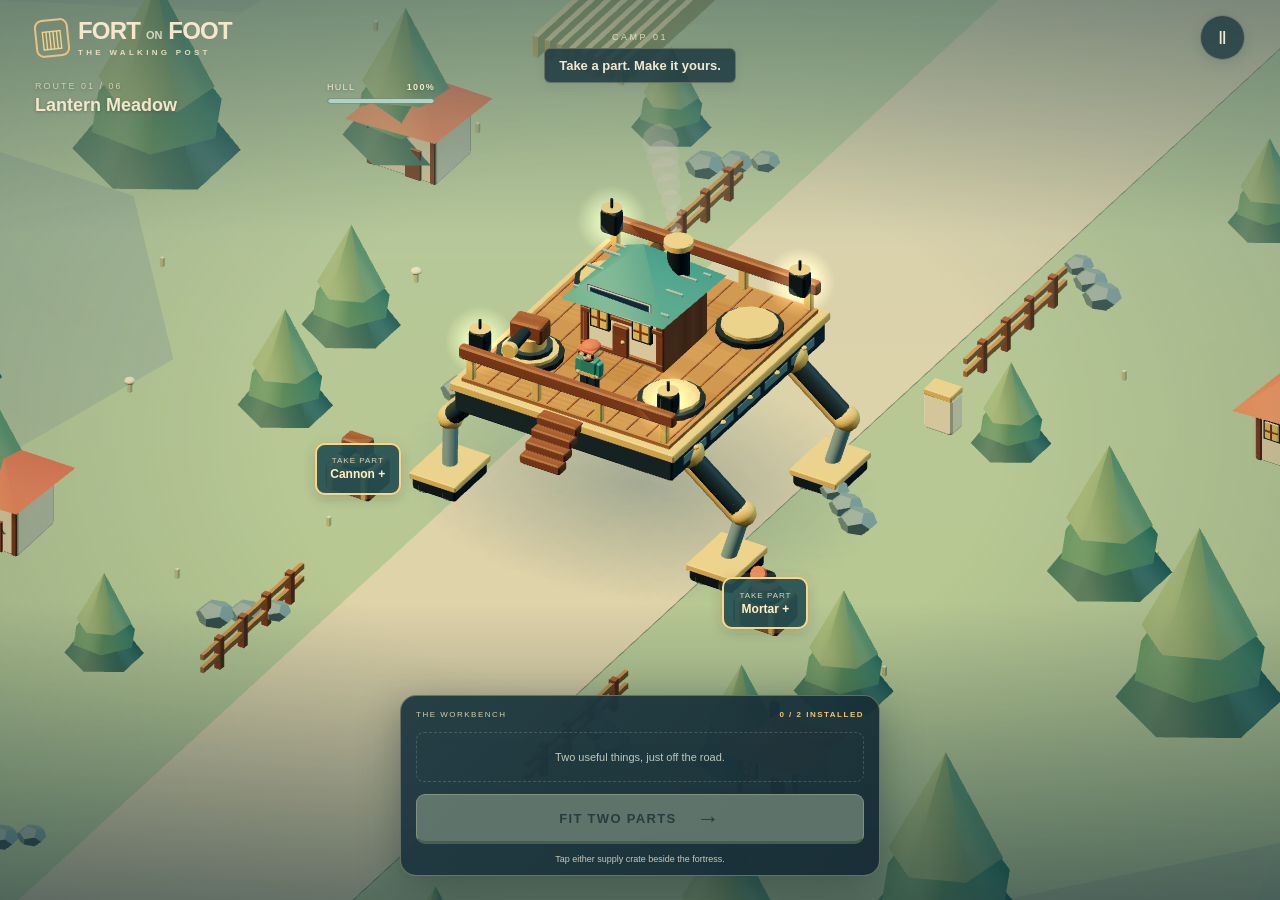
==== standalone.html @ 3033f737 "Publish FORT ON FOOT" ====
<!doctype html>
<html lang="en"><head><meta charset="utf-8"><meta name="viewport" content="width=device-width,initial-scale=1,viewport-fit=cover"><meta name="theme-color" content="#203b42"><title>FORT ON FOOT — A walking fortress adventure</title><meta name="description" content="Build it. Walk it. Defend it. A pocket-sized 3D fortress adventure."><meta property="og:title" content="FORT ON FOOT"><meta property="og:image" content="cover.png"><link rel="icon" href="icon.svg"><style>:root{font-family:Trebuchet MS,Arial,sans-serif;color:#f4e8cc;background:#203b42;font-synthesis:none;--ink:#203b42;--paper:#f4e8cc;--gold:#e9b75e;--mint:#afd4c3}*{box-sizing:border-box}html,body{margin:0;width:100%;height:100%;overflow:hidden;overscroll-behavior:none}button{font:inherit;color:inherit;cursor:pointer;-webkit-tap-highlight-color:transparent;touch-action:manipulation;border:0}button:disabled{cursor:default}button:focus-visible{outline:3px solid #fff;outline-offset:4px}button:active:not(:disabled){transform:translateY(2px) scale(.98)}[hidden]{display:none!important}#game{position:relative;width:100%;height:100%;height:100dvh;overflow:hidden}#world{display:block;position:absolute;width:100%;height:100%;touch-action:none;outline:0}.vignette{pointer-events:none;position:absolute;inset:0;background:linear-gradient(#15333a55,transparent 26%,transparent 67%,#102c3888),radial-gradient(ellipse at 50% 48%,transparent 40%,#19323b33 100%)}header{position:absolute;top:max(15px,env(safe-area-inset-top));left:max(20px,env(safe-area-inset-left));right:max(20px,env(safe-area-inset-right));display:flex;align-items:center;justify-content:space-between;pointer-events:none}header button{pointer-events:auto}.brand{display:flex;align-items:center;gap:9px;font-weight:1000;letter-spacing:-.8px;font-size:22px;line-height:1}.brand small{font-size:11px;color:#d3d9c2;letter-spacing:0}.brand-icon{border:2px solid #e9c382;border-radius:8px;color:#f6d286;width:34px;height:38px;display:grid;place-items:center;font-size:25px;transform:rotate(-6deg)}.edition{display:block;font-size:8px;letter-spacing:3.3px;font-weight:700;margin-top:6px;color:#e2ddbe}.round{min-width:45px;height:45px;border:1px solid #e7dfbc55;border-radius:50%;background:#1b373fc9;box-shadow:0 3px 12px #132d3420;font-size:18px}.hud{position:absolute;top:81px;left:22px;right:22px;display:grid;grid-template-columns:1fr 108px;gap:11px;pointer-events:none;text-shadow:0 1px 3px #23383d66}.route>span{display:block;font-size:9px;letter-spacing:2px;color:#fbefd0b0}.route strong{display:block;font-size:18px;margin-top:4px}.integrity{padding-top:1px}.integrity>span{font-size:9px;letter-spacing:1.3px;display:flex;justify-content:space-between;margin-bottom:6px}.track{height:6px;background:#1e394a66;border:1px solid #e5e0bf42;border-radius:3px;overflow:hidden}.track i{display:block;width:100%;height:100%;background:var(--mint);border-radius:2px;transition:width .25s}.journey{grid-column:1/-1;display:flex;align-items:center;gap:9px;font-size:8px;letter-spacing:1px}.journey .track{flex:1;height:4px}.journey .track i{background:var(--gold);width:0}.journey b{width:28px;text-align:right}.context{position:absolute;top:148px;left:20px;right:20px;pointer-events:none;text-align:center}.context span{display:block;font-size:9px;letter-spacing:2.5px;color:#fff1cacc}.context b{display:inline-block;margin-top:6px;padding:9px 14px;background:#203c42dd;border:1px solid #e6d6a34a;box-shadow:0 3px 12px #15333a15;border-radius:6px;font-size:12px;font-weight:600}.dock{position:absolute;left:16px;right:16px;bottom:max(16px,env(safe-area-inset-bottom));max-width:480px;margin:auto;padding:14px 15px 10px;background:linear-gradient(135deg,#203b43f5,#162c35f5);border:1px solid #d7c89b66;border-radius:16px;box-shadow:0 10px 40px #12282d66}.dock-top{display:flex;justify-content:space-between;font-size:8px;letter-spacing:1.5px;color:#ceceac}.dock-top b{color:#efc578}.cargo{display:flex;gap:8px;margin:10px 0;min-height:55px}.part-card{display:flex;align-items:center;gap:8px;flex:1;padding:6px 9px;border:1px solid #a9b7a84f;border-radius:8px;background:#ffffff08;text-align:left;min-height:55px;transition:border-color .15s,background .15s}.part-card.selected{border-color:#f4c773;background:#e9b75e20;box-shadow:inset 0 0 0 1px #e9b75e44}.part-card svg{width:35px;height:35px;flex-shrink:0}.part-card b{display:block;font-size:12px}.part-card small{display:block;font-size:8px;margin-top:3px;color:#c4c9b8}.cargo-empty{font-size:11px;color:#bdc8bb;align-self:center;width:100%;text-align:center;border:1px dashed #afc0b93d;border-radius:8px;padding:18px 5px}.primary{width:100%;min-height:50px;background:linear-gradient(#efcd85,#dfad57);border:1px solid #f9df9f;border-bottom:3px solid #b57d3e;border-radius:9px;box-shadow:0 4px 0 #102c35,0 6px 14px #132b3333;display:flex;align-items:center;justify-content:center;gap:20px;color:#24383b;font-weight:1000;letter-spacing:1.3px;font-size:13px}.primary b{font-size:23px;font-weight:500}.primary:disabled{background:#6f8476;color:#293f42;border-color:#99aa8e;border-bottom-color:#536953;box-shadow:none;opacity:.8}.dock>small{display:block;text-align:center;font-size:9px;color:#c6c9b6;margin-top:10px;min-height:11px}.pad,.loot{position:absolute;transform:translate(-50%,-50%);background:#244f52e8;border:2px solid #f7d58a;color:#fff1c1;box-shadow:0 0 0 4px #efcc7f22,0 3px 12px #1e353e44;z-index:2;animation:float 2s ease-in-out infinite}.pad{width:46px;height:46px;border-radius:50%;font-size:23px;font-weight:800}.pad:active,.loot:active{transform:translate(-50%,-46%) scale(.94)!important}.pad.upgrade{background:#70632fe8}.loot{border-radius:10px;min-width:86px;min-height:52px;font-size:10px;padding:6px 10px}.loot b{display:block;font-size:12px;margin-top:2px}.loot small{display:block;font-size:8px;letter-spacing:1px;color:#dfd4af}.battle-dock{position:absolute;bottom:max(22px,env(safe-area-inset-bottom));left:24px;right:24px;display:flex;align-items:center;justify-content:space-between;max-width:500px;margin:auto}.battle-tip b{display:block;font-size:15px}.battle-tip span{display:block;font-size:10px;margin-top:5px;color:#d2d5ba}.stomp{position:relative;display:flex;flex-direction:column;align-items:center;justify-content:center;width:104px;height:104px;border-radius:50%;background:linear-gradient(#efc87d,#d5a257);color:#223840;border:3px solid #ffe2a4;box-shadow:0 0 0 6px #203b4277,0 8px 18px #122c3b77;overflow:hidden}.stomp:disabled{filter:saturate(.45);background:#708981;border-color:#b7c8ad}.stomp-icon{font-size:37px;line-height:35px;font-weight:1000}.stomp strong{font-size:12px;letter-spacing:1px}.stomp small{font-size:8px;letter-spacing:2px;margin-top:3px}#toast{position:absolute;left:50%;top:29%;transform:translate(-50%,-50%);background:#f3dfaf;color:#243c40;font-size:13px;max-width:85%;padding:10px 18px;border-radius:30px;font-weight:800;box-shadow:0 5px 22px #18333b55;pointer-events:none;opacity:0;transition:opacity .2s;z-index:4}#toast.on{opacity:1}.overlay{position:absolute;inset:0;display:flex;align-items:center;justify-content:center;padding:20px;background:#142d39a6;backdrop-filter:blur(7px);z-index:10}.panel{max-height:calc(100dvh - 40px);overflow:auto;width:min(100%,390px);padding:26px 24px 18px;border:1px solid #c3bd9077;background:linear-gradient(135deg,#29494f,#1b343f);border-radius:20px;box-shadow:0 25px 60px #11272f99;text-align:center}.eyebrow{font-size:8px;letter-spacing:2px;color:#d9ca9c}.panel h1{font-size:33px;line-height:1.05;margin:14px 0 10px;letter-spacing:-1px}.panel p{font-size:11px;line-height:1.6;color:#c8d0bd;margin:12px 0 20px}.settings{display:grid;grid-template-columns:1fr 1fr;gap:8px;margin:17px 0 9px}.option{min-height:47px;border:1px solid #a6b7ac44;background:#ffffff05;border-radius:7px;padding:8px;font-size:11px;display:flex;justify-content:space-between;align-items:center;gap:5px}.option b{font-size:9px;color:#e8c781}.text-button{min-height:44px;background:transparent;color:#dfd8b6;font-size:11px;padding:8px 16px}.text-button span{margin-left:12px}.seal{width:65px;height:65px;display:grid;place-items:center;margin:15px auto 0;border:2px solid #eaca85;color:#f5d792;font-size:36px;border-radius:50%;background:#e9b75e15;box-shadow:0 0 0 7px #e9b75e09}.stars{font-size:33px;letter-spacing:7px;color:#efc578;margin:17px 0;text-shadow:0 3px #a16e39}.stars .dim{color:#79918a;text-shadow:none}.receipt{display:grid;grid-template-columns:repeat(3,1fr);padding:16px 0;border-block:1px solid #c8c3a02b}.receipt strong{display:block;font-size:21px;color:#e6e4c7}.receipt span{display:block;font-size:7px;letter-spacing:.7px;margin-top:5px;color:#b8c6b9}.result .text-button{width:100%;min-height:35px;font-size:10px}.result p{margin:13px 0 17px}.social{font-size:9px;color:#c8d0bd;line-height:1.6;padding:8px 10px;border:1px dashed #c3b77d55;border-radius:7px}#routeList{display:grid;gap:7px;margin:18px 0}.route-card{display:flex;align-items:center;gap:11px;text-align:left;background:#ffffff06;border:1px solid #a8baad44;border-radius:9px;padding:10px;min-height:54px}.route-card .number{font-size:23px;font-weight:900;color:#e7bd75;min-width:25px}.route-card div{flex:1}.route-card strong{display:block;font-size:12px}.route-card small{display:block;font-size:8px;color:#bfccbd;margin-top:3px}.route-card>span:last-child{color:#e5bd71;font-size:11px}.route-card:disabled{opacity:.4}.boot-error{position:absolute;inset:0;background:#203b42;z-index:50;padding:30px;display:flex;flex-direction:column;justify-content:center;text-align:center}.boot-error button{min-height:48px;background:#d8ad65;color:#203b42;border-radius:9px}svg{overflow:visible}@keyframes float{50%{box-shadow:0 0 0 7px #efcc7f11,0 4px 16px #1e353e55}}
@media(min-width:800px){header,.hud{left:35px;right:35px}.hud{max-width:400px}.context{top:32px;left:30%;right:30%}.dock{bottom:24px}.battle-dock{bottom:30px}.brand{font-size:24px}.context b{font-size:13px}.pad{width:48px;height:48px}}
@media(max-height:650px) and (max-width:550px){header{top:8px}.brand{font-size:19px}.edition{font-size:7px}.hud{top:65px}.route strong{font-size:15px}.context{top:119px}.context b{padding:6px 10px;font-size:10px}.dock{padding:9px 12px 6px;bottom:8px}.cargo{margin:7px 0;min-height:45px}.cargo-empty{padding:12px 4px}.part-card{min-height:45px}.dock .primary{min-height:44px}.dock>small{margin-top:6px}.stomp{width:86px;height:86px}.panel{padding:17px}.panel h1{font-size:28px}.seal{width:50px;height:50px;margin-top:10px}.stars{margin:10px 0;font-size:28px}.receipt{padding:10px 0}.panel p{margin:10px 0 13px}.settings{gap:6px;margin:12px 0}.option{min-height:44px}}
@media(min-aspect-ratio:1.45) and (max-height:600px){header{left:15px;right:15px;top:10px}.brand{font-size:17px}.edition{font-size:6px}.brand-icon{width:27px;height:31px;font-size:20px}.round{min-width:44px;height:44px}.hud{top:62px;left:15px;max-width:240px;gap:6px;grid-template-columns:1fr 80px}.route strong{font-size:12px}.route>span{font-size:7px}.context{top:14px;left:31%;right:26%}.context b{font-size:10px;padding:7px}.context span{font-size:7px}.dock{right:12px;left:auto;bottom:12px;width:240px;padding:10px}.cargo{min-height:44px;margin:7px 0}.cargo-empty{font-size:9px;padding:12px 3px}.part-card{padding:4px;min-height:44px;gap:4px}.part-card svg{width:23px}.part-card b{font-size:10px}.part-card small{font-size:7px}.dock .primary{min-height:44px;font-size:11px}.dock>small{font-size:8px;margin-top:7px}.battle-dock{left:auto;right:20px;bottom:18px;width:230px;gap:10px}.battle-tip b{font-size:12px}.battle-tip span{font-size:9px}.stomp{width:85px;height:85px;flex-shrink:0}.overlay{padding:10px}.panel{max-height:calc(100dvh - 20px);max-width:540px;padding:14px 20px}.panel h1{font-size:25px;margin:8px 0}.panel p{margin:7px 0 10px;font-size:10px}.result .seal{display:none}.result .stars{font-size:23px;margin:7px 0}.receipt{padding:8px 0}.receipt strong{font-size:17px}.result .primary{min-height:44px}.result .text-button{width:auto;min-height:32px}.settings{margin:10px 0;gap:6px}.option{min-height:44px}.panel .primary{min-height:44px}#routeList{grid-template-columns:1fr 1fr;margin:10px 0;gap:5px}.route-card{min-height:47px;padding:6px}.route-card strong{font-size:10px}.route-card .number{font-size:17px}.route-card small{font-size:7px}.loot{min-width:76px}.pad{width:44px;height:44px}}
.result .text-button{min-height:44px}
@media(min-aspect-ratio:1.45) and (max-height:600px){#pausePanel>p{display:none}#pausePanel .settings{grid-template-columns:repeat(4,1fr)}.result{display:grid;grid-template-columns:1fr 1fr;column-gap:18px;row-gap:5px;grid-template-areas:"tag stats" "title stats" "stars reward" "next next" "retry map";align-items:center}.result #resultTag{grid-area:tag}.result #resultTitle{grid-area:title;font-size:23px;margin:2px 0}.result #resultStars{grid-area:stars;font-size:25px;margin:3px 0}.result .receipt{grid-area:stats;align-self:center}.result #resultReward{grid-area:reward;margin:3px 0;font-size:9px}.result #next{grid-area:next}.result #replay{grid-area:retry}.result #resultMap{grid-area:map}.result .text-button{min-height:44px;padding:5px}}
</style></head>
<body><main id="game" aria-label="Fort on Foot game"><canvas id="world" aria-label="3D walking fortress. During a march, tap a raider to focus all cannons." tabindex="0"></canvas><div class="vignette"></div>
<header><div class="brand"><span class="brand-icon">▥</span><div>FORT <small>ON</small> FOOT<span class="edition">THE WALKING POST</span></div></div><button id="pause" class="round" aria-label="Pause and settings">Ⅱ</button></header>
<div class="hud"><div class="route"><span id="routeNumber">ROUTE 01 / 06</span><strong id="routeName">Lantern Meadow</strong></div><div class="integrity"><span>HULL <b id="hp">100%</b></span><div class="track"><i id="hpbar"></i></div></div><div id="journey" class="journey" hidden><span id="destination">BRIARWICK</span><div class="track"><i id="distancebar"></i></div><b id="distance">0%</b></div></div>
<div id="context" class="context"><span id="contextTag">CAMP 01</span><b id="hint">Take a part. Make it yours.</b></div>
<div id="anchors" aria-label="Fortress deck sockets"><button class="pad" data-slot="0" aria-label="Install at front left socket">＋</button><button class="pad" data-slot="1" aria-label="Install at front right socket">＋</button><button class="pad" data-slot="2" aria-label="Install at rear left socket">＋</button><button class="pad" data-slot="3" aria-label="Install at rear right socket">＋</button><button class="loot" data-crate="0"></button><button class="loot" data-crate="1"></button></div>
<div id="toast" role="status" aria-live="polite"></div>
<section id="buildControls" class="dock"><div class="dock-top"><span>THE WORKBENCH</span><b id="partsCount">0 / 2 INSTALLED</b></div><div id="cargo" class="cargo"></div><button id="march" class="primary" disabled><span>PACK YOUR GEAR</span><b>→</b></button><small id="buildHelp">Tap either supply crate beside the fortress.</small></section>
<section id="battleControls" class="battle-dock" hidden><div class="battle-tip"><b>Tap a raider</b><span>All guns focus your target</span></div><button id="stomp" class="stomp" aria-label="Stomp nearby raiders"><span class="stomp-icon">↧</span><strong>STOMP</strong><small id="stompLabel">READY</small></button></section>
<div id="overlay" class="overlay" hidden><section id="pausePanel" class="panel" hidden><span class="eyebrow">TAKE A BREATHER</span><h1>Parked.</h1><p>Your fortress is safe right here.</p><button id="resume" class="primary">BACK TO THE ROAD <b>→</b></button><div class="settings"><button id="sound" class="option">Sound <b>ON</b></button><button id="quality" class="option">Graphics <b>FULL</b></button><button id="blue" class="option">Cobalt roof <b>6 ★</b></button><button id="flag" class="option">Crew banner <b>12 ★</b></button></div><div id="social" class="social" hidden></div><button id="showRoutes" class="text-button">Route map <span>↗</span></button></section>
<section id="resultPanel" class="panel result" hidden><span id="resultTag" class="eyebrow">ARRIVED AT BRIARWICK</span><div id="resultSeal" class="seal">✓</div><h1 id="resultTitle">Home in one piece.</h1><div id="resultStars" class="stars">★ ★ ★</div><div class="receipt"><div><strong id="resultKills">0</strong><span>RAIDERS STOPPED</span></div><div><strong id="resultHull">100%</strong><span>HULL SAVED</span></div><div><strong id="resultScore">0</strong><span>BEST SCORE</span></div></div><p id="resultReward">New supplies are waiting at the next camp.</p><button id="next" class="primary">NEXT CAMP <b>→</b></button><button id="replay" class="text-button">Try this route again</button><button id="resultMap" class="text-button">Route map</button></section>
<section id="mapPanel" class="panel map" hidden><span class="eyebrow">SIX STOPS. ONE VERY ODD POST OFFICE.</span><h1>The long way home.</h1><div id="routeList"></div><button id="closeMap" class="primary">BACK <b>↩</b></button></section></div>
<div id="bootError" class="boot-error" hidden><h1>A small roadblock.</h1><p id="errorText">Please reload to restart the renderer.</p><button onclick="location.reload()">RELOAD</button></div>
</main><script>/**
 * @license
 * Copyright 2010-2022 Three.js Authors
 * SPDX-License-Identifier: MIT
 */
!function(t,e){"object"==typeof exports&&"undefined"!=typeof module?e(exports):"function"==typeof define&&define.amd?define(["exports"],e):e((t="undefined"!=typeof globalThis?globalThis:t||self).THREE={})}(this,(function(t){"use strict";const e="147",i=100,n=300,r=301,s=302,a=303,o=304,l=306,c=1e3,h=1001,u=1002,d=1003,p=1004,m=1005,f=1006,g=1007,v=1008,x=1009,_=1012,y=1014,M=1015,b=1016,S=1020,w=1023,T=1026,A=1027,E=33776,C=33777,L=33778,R=33779,P=35840,I=35841,D=35842,N=35843,O=37492,z=37496,U=37808,B=37809,F=37810,k=37811,G=37812,V=37813,H=37814,W=37815,j=37816,q=37817,X=37818,Y=37819,Z=37820,J=37821,K=36492,$=2300,Q=2301,tt=2302,et=2400,it=2401,nt=2402,rt=2500,st=2501,at=3e3,ot=3001,lt="srgb",ct="srgb-linear",ht=7680,ut=35044,dt="300 es",pt=1035;class mt{addEventListener(t,e){void 0===this._listeners&&(this._listeners={});const i=this._listeners;void 0===i[t]&&(i[t]=[]),-1===i[t].indexOf(e)&&i[t].push(e)}hasEventListener(t,e){if(void 0===this._listeners)return!1;const i=this._listeners;return void 0!==i[t]&&-1!==i[t].indexOf(e)}removeEventListener(t,e){if(void 0===this._listeners)return;const i=this._listeners[t];if(void 0!==i){const t=i.indexOf(e);-1!==t&&i.splice(t,1)}}dispatchEvent(t){if(void 0===this._listeners)return;const e=this._listeners[t.type];if(void 0!==e){t.target=this;const i=e.slice(0);for(let e=0,n=i.length;e<n;e++)i[e].call(this,t);t.target=null}}}const ft=["00","01","02","03","04","05","06","07","08","09","0a","0b","0c","0d","0e","0f","10","11","12","13","14","15","16","17","18","19","1a","1b","1c","1d","1e","1f","20","21","22","23","24","25","26","27","28","29","2a","2b","2c","2d","2e","2f","30","31","32","33","34","35","36","37","38","39","3a","3b","3c","3d","3e","3f","40","41","42","43","44","45","46","47","48","49","4a","4b","4c","4d","4e","4f","50","51","52","53","54","55","56","57","58","59","5a","5b","5c","5d","5e","5f","60","61","62","63","64","65","66","67","68","69","6a","6b","6c","6d","6e","6f","70","71","72","73","74","75","76","77","78","79","7a","7b","7c","7d","7e","7f","80","81","82","83","84","85","86","87","88","89","8a","8b","8c","8d","8e","8f","90","91","92","93","94","95","96","97","98","99","9a","9b","9c","9d","9e","9f","a0","a1","a2","a3","a4","a5","a6","a7","a8","a9","aa","ab","ac","ad","ae","af","b0","b1","b2","b3","b4","b5","b6","b7","b8","b9","ba","bb","bc","bd","be","bf","c0","c1","c2","c3","c4","c5","c6","c7","c8","c9","ca","cb","cc","cd","ce","cf","d0","d1","d2","d3","d4","d5","d6","d7","d8","d9","da","db","dc","dd","de","df","e0","e1","e2","e3","e4","e5","e6","e7","e8","e9","ea","eb","ec","ed","ee","ef","f0","f1","f2","f3","f4","f5","f6","f7","f8","f9","fa","fb","fc","fd","fe","ff"];let gt=1234567;const vt=Math.PI/180,xt=180/Math.PI;function _t(){const t=4294967295*Math.random()|0,e=4294967295*Math.random()|0,i=4294967295*Math.random()|0,n=4294967295*Math.random()|0;return(ft[255&t]+ft[t>>8&255]+ft[t>>16&255]+ft[t>>24&255]+"-"+ft[255&e]+ft[e>>8&255]+"-"+ft[e>>16&15|64]+ft[e>>24&255]+"-"+ft[63&i|128]+ft[i>>8&255]+"-"+ft[i>>16&255]+ft[i>>24&255]+ft[255&n]+ft[n>>8&255]+ft[n>>16&255]+ft[n>>24&255]).toLowerCase()}function yt(t,e,i){return Math.max(e,Math.min(i,t))}function Mt(t,e){return(t%e+e)%e}function bt(t,e,i){return(1-i)*t+i*e}function St(t){return 0==(t&t-1)&&0!==t}function wt(t){return Math.pow(2,Math.ceil(Math.log(t)/Math.LN2))}function Tt(t){return Math.pow(2,Math.floor(Math.log(t)/Math.LN2))}function At(t,e){switch(e.constructor){case Float32Array:return t;case Uint16Array:return t/65535;case Uint8Array:return t/255;case Int16Array:return Math.max(t/32767,-1);case Int8Array:return Math.max(t/127,-1);default:throw new Error("Invalid component type.")}}function Et(t,e){switch(e.constructor){case Float32Array:return t;case Uint16Array:return Math.round(65535*t);case Uint8Array:return Math.round(255*t);case Int16Array:return Math.round(32767*t);case Int8Array:return Math.round(127*t);default:throw new Error("Invalid component type.")}}var Ct=Object.freeze({__proto__:null,DEG2RAD:vt,RAD2DEG:xt,generateUUID:_t,clamp:yt,euclideanModulo:Mt,mapLinear:function(t,e,i,n,r){return n+(t-e)*(r-n)/(i-e)},inverseLerp:function(t,e,i){return t!==e?(i-t)/(e-t):0},lerp:bt,damp:function(t,e,i,n){return bt(t,e,1-Math.exp(-i*n))},pingpong:function(t,e=1){return e-Math.abs(Mt(t,2*e)-e)},smoothstep:function(t,e,i){return t<=e?0:t>=i?1:(t=(t-e)/(i-e))*t*(3-2*t)},smootherstep:function(t,e,i){return t<=e?0:t>=i?1:(t=(t-e)/(i-e))*t*t*(t*(6*t-15)+10)},randInt:function(t,e){return t+Math.floor(Math.random()*(e-t+1))},randFloat:function(t,e){return t+Math.random()*(e-t)},randFloatSpread:function(t){return t*(.5-Math.random())},seededRandom:function(t){void 0!==t&&(gt=t);let e=gt+=1831565813;return e=Math.imul(e^e>>>15,1|e),e^=e+Math.imul(e^e>>>7,61|e),((e^e>>>14)>>>0)/4294967296},degToRad:function(t){return t*vt},radToDeg:function(t){return t*xt},isPowerOfTwo:St,ceilPowerOfTwo:wt,floorPowerOfTwo:Tt,setQuaternionFromProperEuler:function(t,e,i,n,r){const s=Math.cos,a=Math.sin,o=s(i/2),l=a(i/2),c=s((e+n)/2),h=a((e+n)/2),u=s((e-n)/2),d=a((e-n)/2),p=s((n-e)/2),m=a((n-e)/2);switch(r){case"XYX":t.set(o*h,l*u,l*d,o*c);break;case"YZY":t.set(l*d,o*h,l*u,o*c);break;case"ZXZ":t.set(l*u,l*d,o*h,o*c);break;case"XZX":t.set(o*h,l*m,l*p,o*c);break;case"YXY":t.set(l*p,o*h,l*m,o*c);break;case"ZYZ":t.set(l*m,l*p,o*h,o*c);break;default:console.warn("THREE.MathUtils: .setQuaternionFromProperEuler() encountered an unknown order: "+r)}},normalize:Et,denormalize:At});class Lt{constructor(t=0,e=0){Lt.prototype.isVector2=!0,this.x=t,this.y=e}get width(){return this.x}set width(t){this.x=t}get height(){return this.y}set height(t){this.y=t}set(t,e){return this.x=t,this.y=e,this}setScalar(t){return this.x=t,this.y=t,this}setX(t){return this.x=t,this}setY(t){return this.y=t,this}setComponent(t,e){switch(t){case 0:this.x=e;break;case 1:this.y=e;break;default:throw new Error("index is out of range: "+t)}return this}getComponent(t){switch(t){case 0:return this.x;case 1:return this.y;default:throw new Error("index is out of range: "+t)}}clone(){return new this.constructor(this.x,this.y)}copy(t){return this.x=t.x,this.y=t.y,this}add(t){return this.x+=t.x,this.y+=t.y,this}addScalar(t){return this.x+=t,this.y+=t,this}addVectors(t,e){return this.x=t.x+e.x,this.y=t.y+e.y,this}addScaledVector(t,e){return this.x+=t.x*e,this.y+=t.y*e,this}sub(t){return this.x-=t.x,this.y-=t.y,this}subScalar(t){return this.x-=t,this.y-=t,this}subVectors(t,e){return this.x=t.x-e.x,this.y=t.y-e.y,this}multiply(t){return this.x*=t.x,this.y*=t.y,this}multiplyScalar(t){return this.x*=t,this.y*=t,this}divide(t){return this.x/=t.x,this.y/=t.y,this}divideScalar(t){return this.multiplyScalar(1/t)}applyMatrix3(t){const e=this.x,i=this.y,n=t.elements;return this.x=n[0]*e+n[3]*i+n[6],this.y=n[1]*e+n[4]*i+n[7],this}min(t){return this.x=Math.min(this.x,t.x),this.y=Math.min(this.y,t.y),this}max(t){return this.x=Math.max(this.x,t.x),this.y=Math.max(this.y,t.y),this}clamp(t,e){return this.x=Math.max(t.x,Math.min(e.x,this.x)),this.y=Math.max(t.y,Math.min(e.y,this.y)),this}clampScalar(t,e){return this.x=Math.max(t,Math.min(e,this.x)),this.y=Math.max(t,Math.min(e,this.y)),this}clampLength(t,e){const i=this.length();return this.divideScalar(i||1).multiplyScalar(Math.max(t,Math.min(e,i)))}floor(){return this.x=Math.floor(this.x),this.y=Math.floor(this.y),this}ceil(){return this.x=Math.ceil(this.x),this.y=Math.ceil(this.y),this}round(){return this.x=Math.round(this.x),this.y=Math.round(this.y),this}roundToZero(){return this.x=this.x<0?Math.ceil(this.x):Math.floor(this.x),this.y=this.y<0?Math.ceil(this.y):Math.floor(this.y),this}negate(){return this.x=-this.x,this.y=-this.y,this}dot(t){return this.x*t.x+this.y*t.y}cross(t){return this.x*t.y-this.y*t.x}lengthSq(){return this.x*this.x+this.y*this.y}length(){return Math.sqrt(this.x*this.x+this.y*this.y)}manhattanLength(){return Math.abs(this.x)+Math.abs(this.y)}normalize(){return this.divideScalar(this.length()||1)}angle(){return Math.atan2(-this.y,-this.x)+Math.PI}distanceTo(t){return Math.sqrt(this.distanceToSquared(t))}distanceToSquared(t){const e=this.x-t.x,i=this.y-t.y;return e*e+i*i}manhattanDistanceTo(t){return Math.abs(this.x-t.x)+Math.abs(this.y-t.y)}setLength(t){return this.normalize().multiplyScalar(t)}lerp(t,e){return this.x+=(t.x-this.x)*e,this.y+=(t.y-this.y)*e,this}lerpVectors(t,e,i){return this.x=t.x+(e.x-t.x)*i,this.y=t.y+(e.y-t.y)*i,this}equals(t){return t.x===this.x&&t.y===this.y}fromArray(t,e=0){return this.x=t[e],this.y=t[e+1],this}toArray(t=[],e=0){return t[e]=this.x,t[e+1]=this.y,t}fromBufferAttribute(t,e){return this.x=t.getX(e),this.y=t.getY(e),this}rotateAround(t,e){const i=Math.cos(e),n=Math.sin(e),r=this.x-t.x,s=this.y-t.y;return this.x=r*i-s*n+t.x,this.y=r*n+s*i+t.y,this}random(){return this.x=Math.random(),this.y=Math.random(),this}*[Symbol.iterator](){yield this.x,yield this.y}}class Rt{constructor(){Rt.prototype.isMatrix3=!0,this.elements=[1,0,0,0,1,0,0,0,1]}set(t,e,i,n,r,s,a,o,l){const c=this.elements;return c[0]=t,c[1]=n,c[2]=a,c[3]=e,c[4]=r,c[5]=o,c[6]=i,c[7]=s,c[8]=l,this}identity(){return this.set(1,0,0,0,1,0,0,0,1),this}copy(t){const e=this.elements,i=t.elements;return e[0]=i[0],e[1]=i[1],e[2]=i[2],e[3]=i[3],e[4]=i[4],e[5]=i[5],e[6]=i[6],e[7]=i[7],e[8]=i[8],this}extractBasis(t,e,i){return t.setFromMatrix3Column(this,0),e.setFromMatrix3Column(this,1),i.setFromMatrix3Column(this,2),this}setFromMatrix4(t){const e=t.elements;return this.set(e[0],e[4],e[8],e[1],e[5],e[9],e[2],e[6],e[10]),this}multiply(t){return this.multiplyMatrices(this,t)}premultiply(t){return this.multiplyMatrices(t,this)}multiplyMatrices(t,e){const i=t.elements,n=e.elements,r=this.elements,s=i[0],a=i[3],o=i[6],l=i[1],c=i[4],h=i[7],u=i[2],d=i[5],p=i[8],m=n[0],f=n[3],g=n[6],v=n[1],x=n[4],_=n[7],y=n[2],M=n[5],b=n[8];return r[0]=s*m+a*v+o*y,r[3]=s*f+a*x+o*M,r[6]=s*g+a*_+o*b,r[1]=l*m+c*v+h*y,r[4]=l*f+c*x+h*M,r[7]=l*g+c*_+h*b,r[2]=u*m+d*v+p*y,r[5]=u*f+d*x+p*M,r[8]=u*g+d*_+p*b,this}multiplyScalar(t){const e=this.elements;return e[0]*=t,e[3]*=t,e[6]*=t,e[1]*=t,e[4]*=t,e[7]*=t,e[2]*=t,e[5]*=t,e[8]*=t,this}determinant(){const t=this.elements,e=t[0],i=t[1],n=t[2],r=t[3],s=t[4],a=t[5],o=t[6],l=t[7],c=t[8];return e*s*c-e*a*l-i*r*c+i*a*o+n*r*l-n*s*o}invert(){const t=this.elements,e=t[0],i=t[1],n=t[2],r=t[3],s=t[4],a=t[5],o=t[6],l=t[7],c=t[8],h=c*s-a*l,u=a*o-c*r,d=l*r-s*o,p=e*h+i*u+n*d;if(0===p)return this.set(0,0,0,0,0,0,0,0,0);const m=1/p;return t[0]=h*m,t[1]=(n*l-c*i)*m,t[2]=(a*i-n*s)*m,t[3]=u*m,t[4]=(c*e-n*o)*m,t[5]=(n*r-a*e)*m,t[6]=d*m,t[7]=(i*o-l*e)*m,t[8]=(s*e-i*r)*m,this}transpose(){let t;const e=this.elements;return t=e[1],e[1]=e[3],e[3]=t,t=e[2],e[2]=e[6],e[6]=t,t=e[5],e[5]=e[7],e[7]=t,this}getNormalMatrix(t){return this.setFromMatrix4(t).invert().transpose()}transposeIntoArray(t){const e=this.elements;return t[0]=e[0],t[1]=e[3],t[2]=e[6],t[3]=e[1],t[4]=e[4],t[5]=e[7],t[6]=e[2],t[7]=e[5],t[8]=e[8],this}setUvTransform(t,e,i,n,r,s,a){const o=Math.cos(r),l=Math.sin(r);return this.set(i*o,i*l,-i*(o*s+l*a)+s+t,-n*l,n*o,-n*(-l*s+o*a)+a+e,0,0,1),this}scale(t,e){return this.premultiply(Pt.makeScale(t,e)),this}rotate(t){return this.premultiply(Pt.makeRotation(-t)),this}translate(t,e){return this.premultiply(Pt.makeTranslation(t,e)),this}makeTranslation(t,e){return this.set(1,0,t,0,1,e,0,0,1),this}makeRotation(t){const e=Math.cos(t),i=Math.sin(t);return this.set(e,-i,0,i,e,0,0,0,1),this}makeScale(t,e){return this.set(t,0,0,0,e,0,0,0,1),this}equals(t){const e=this.elements,i=t.elements;for(let t=0;t<9;t++)if(e[t]!==i[t])return!1;return!0}fromArray(t,e=0){for(let i=0;i<9;i++)this.elements[i]=t[i+e];return this}toArray(t=[],e=0){const i=this.elements;return t[e]=i[0],t[e+1]=i[1],t[e+2]=i[2],t[e+3]=i[3],t[e+4]=i[4],t[e+5]=i[5],t[e+6]=i[6],t[e+7]=i[7],t[e+8]=i[8],t}clone(){return(new this.constructor).fromArray(this.elements)}}const Pt=new Rt;function It(t){for(let e=t.length-1;e>=0;--e)if(t[e]>=65535)return!0;return!1}const Dt={Int8Array:Int8Array,Uint8Array:Uint8Array,Uint8ClampedArray:Uint8ClampedArray,Int16Array:Int16Array,Uint16Array:Uint16Array,Int32Array:Int32Array,Uint32Array:Uint32Array,Float32Array:Float32Array,Float64Array:Float64Array};function Nt(t,e){return new Dt[t](e)}function Ot(t){return document.createElementNS("http://www.w3.org/1999/xhtml",t)}function zt(t){return t<.04045?.0773993808*t:Math.pow(.9478672986*t+.0521327014,2.4)}function Ut(t){return t<.0031308?12.92*t:1.055*Math.pow(t,.41666)-.055}const Bt={[lt]:{[ct]:zt},[ct]:{[lt]:Ut}},Ft={legacyMode:!0,get workingColorSpace(){return ct},set workingColorSpace(t){console.warn("THREE.ColorManagement: .workingColorSpace is readonly.")},convert:function(t,e,i){if(this.legacyMode||e===i||!e||!i)return t;if(Bt[e]&&void 0!==Bt[e][i]){const n=Bt[e][i];return t.r=n(t.r),t.g=n(t.g),t.b=n(t.b),t}throw new Error("Unsupported color space conversion.")},fromWorkingColorSpace:function(t,e){return this.convert(t,this.workingColorSpace,e)},toWorkingColorSpace:function(t,e){return this.convert(t,e,this.workingColorSpace)}},kt={aliceblue:15792383,antiquewhite:16444375,aqua:65535,aquamarine:8388564,azure:15794175,beige:16119260,bisque:16770244,black:0,blanchedalmond:16772045,blue:255,blueviolet:9055202,brown:10824234,burlywood:14596231,cadetblue:6266528,chartreuse:8388352,chocolate:13789470,coral:16744272,cornflowerblue:6591981,cornsilk:16775388,crimson:14423100,cyan:65535,darkblue:139,darkcyan:35723,darkgoldenrod:12092939,darkgray:11119017,darkgreen:25600,darkgrey:11119017,darkkhaki:12433259,darkmagenta:9109643,darkolivegreen:5597999,darkorange:16747520,darkorchid:10040012,darkred:9109504,darksalmon:15308410,darkseagreen:9419919,darkslateblue:4734347,darkslategray:3100495,darkslategrey:3100495,darkturquoise:52945,darkviolet:9699539,deeppink:16716947,deepskyblue:49151,dimgray:6908265,dimgrey:6908265,dodgerblue:2003199,firebrick:11674146,floralwhite:16775920,forestgreen:2263842,fuchsia:16711935,gainsboro:14474460,ghostwhite:16316671,gold:16766720,goldenrod:14329120,gray:8421504,green:32768,greenyellow:11403055,grey:8421504,honeydew:15794160,hotpink:16738740,indianred:13458524,indigo:4915330,ivory:16777200,khaki:15787660,lavender:15132410,lavenderblush:16773365,lawngreen:8190976,lemonchiffon:16775885,lightblue:11393254,lightcoral:15761536,lightcyan:14745599,lightgoldenrodyellow:16448210,lightgray:13882323,lightgreen:9498256,lightgrey:13882323,lightpink:16758465,lightsalmon:16752762,lightseagreen:2142890,lightskyblue:8900346,lightslategray:7833753,lightslategrey:7833753,lightsteelblue:11584734,lightyellow:16777184,lime:65280,limegreen:3329330,linen:16445670,magenta:16711935,maroon:8388608,mediumaquamarine:6737322,mediumblue:205,mediumorchid:12211667,mediumpurple:9662683,mediumseagreen:3978097,mediumslateblue:8087790,mediumspringgreen:64154,mediumturquoise:4772300,mediumvioletred:13047173,midnightblue:1644912,mintcream:16121850,mistyrose:16770273,moccasin:16770229,navajowhite:16768685,navy:128,oldlace:16643558,olive:8421376,olivedrab:7048739,orange:16753920,orangered:16729344,orchid:14315734,palegoldenrod:15657130,palegreen:10025880,paleturquoise:11529966,palevioletred:14381203,papayawhip:16773077,peachpuff:16767673,peru:13468991,pink:16761035,plum:14524637,powderblue:11591910,purple:8388736,rebeccapurple:6697881,red:16711680,rosybrown:12357519,royalblue:4286945,saddlebrown:9127187,salmon:16416882,sandybrown:16032864,seagreen:3050327,seashell:16774638,sienna:10506797,silver:12632256,skyblue:8900331,slateblue:6970061,slategray:7372944,slategrey:7372944,snow:16775930,springgreen:65407,steelblue:4620980,tan:13808780,teal:32896,thistle:14204888,tomato:16737095,turquoise:4251856,violet:15631086,wheat:16113331,white:16777215,whitesmoke:16119285,yellow:16776960,yellowgreen:10145074},Gt={r:0,g:0,b:0},Vt={h:0,s:0,l:0},Ht={h:0,s:0,l:0};function Wt(t,e,i){return i<0&&(i+=1),i>1&&(i-=1),i<1/6?t+6*(e-t)*i:i<.5?e:i<2/3?t+6*(e-t)*(2/3-i):t}function jt(t,e){return e.r=t.r,e.g=t.g,e.b=t.b,e}class qt{constructor(t,e,i){return this.isColor=!0,this.r=1,this.g=1,this.b=1,void 0===e&&void 0===i?this.set(t):this.setRGB(t,e,i)}set(t){return t&&t.isColor?this.copy(t):"number"==typeof t?this.setHex(t):"string"==typeof t&&this.setStyle(t),this}setScalar(t){return this.r=t,this.g=t,this.b=t,this}setHex(t,e="srgb"){return t=Math.floor(t),this.r=(t>>16&255)/255,this.g=(t>>8&255)/255,this.b=(255&t)/255,Ft.toWorkingColorSpace(this,e),this}setRGB(t,e,i,n=Ft.workingColorSpace){return this.r=t,this.g=e,this.b=i,Ft.toWorkingColorSpace(this,n),this}setHSL(t,e,i,n=Ft.workingColorSpace){if(t=Mt(t,1),e=yt(e,0,1),i=yt(i,0,1),0===e)this.r=this.g=this.b=i;else{const n=i<=.5?i*(1+e):i+e-i*e,r=2*i-n;this.r=Wt(r,n,t+1/3),this.g=Wt(r,n,t),this.b=Wt(r,n,t-1/3)}return Ft.toWorkingColorSpace(this,n),this}setStyle(t,e="srgb"){function i(e){void 0!==e&&parseFloat(e)<1&&console.warn("THREE.Color: Alpha component of "+t+" will be ignored.")}let n;if(n=/^((?:rgb|hsl)a?)\(([^\)]*)\)/.exec(t)){let t;const r=n[1],s=n[2];switch(r){case"rgb":case"rgba":if(t=/^\s*(\d+)\s*,\s*(\d+)\s*,\s*(\d+)\s*(?:,\s*(\d*\.?\d+)\s*)?$/.exec(s))return this.r=Math.min(255,parseInt(t[1],10))/255,this.g=Math.min(255,parseInt(t[2],10))/255,this.b=Math.min(255,parseInt(t[3],10))/255,Ft.toWorkingColorSpace(this,e),i(t[4]),this;if(t=/^\s*(\d+)\%\s*,\s*(\d+)\%\s*,\s*(\d+)\%\s*(?:,\s*(\d*\.?\d+)\s*)?$/.exec(s))return this.r=Math.min(100,parseInt(t[1],10))/100,this.g=Math.min(100,parseInt(t[2],10))/100,this.b=Math.min(100,parseInt(t[3],10))/100,Ft.toWorkingColorSpace(this,e),i(t[4]),this;break;case"hsl":case"hsla":if(t=/^\s*(\d*\.?\d+)\s*,\s*(\d*\.?\d+)\%\s*,\s*(\d*\.?\d+)\%\s*(?:,\s*(\d*\.?\d+)\s*)?$/.exec(s)){const n=parseFloat(t[1])/360,r=parseFloat(t[2])/100,s=parseFloat(t[3])/100;return i(t[4]),this.setHSL(n,r,s,e)}}}else if(n=/^\#([A-Fa-f\d]+)$/.exec(t)){const t=n[1],i=t.length;if(3===i)return this.r=parseInt(t.charAt(0)+t.charAt(0),16)/255,this.g=parseInt(t.charAt(1)+t.charAt(1),16)/255,this.b=parseInt(t.charAt(2)+t.charAt(2),16)/255,Ft.toWorkingColorSpace(this,e),this;if(6===i)return this.r=parseInt(t.charAt(0)+t.charAt(1),16)/255,this.g=parseInt(t.charAt(2)+t.charAt(3),16)/255,this.b=parseInt(t.charAt(4)+t.charAt(5),16)/255,Ft.toWorkingColorSpace(this,e),this}return t&&t.length>0?this.setColorName(t,e):this}setColorName(t,e="srgb"){const i=kt[t.toLowerCase()];return void 0!==i?this.setHex(i,e):console.warn("THREE.Color: Unknown color "+t),this}clone(){return new this.constructor(this.r,this.g,this.b)}copy(t){return this.r=t.r,this.g=t.g,this.b=t.b,this}copySRGBToLinear(t){return this.r=zt(t.r),this.g=zt(t.g),this.b=zt(t.b),this}copyLinearToSRGB(t){return this.r=Ut(t.r),this.g=Ut(t.g),this.b=Ut(t.b),this}convertSRGBToLinear(){return this.copySRGBToLinear(this),this}convertLinearToSRGB(){return this.copyLinearToSRGB(this),this}getHex(t="srgb"){return Ft.fromWorkingColorSpace(jt(this,Gt),t),yt(255*Gt.r,0,255)<<16^yt(255*Gt.g,0,255)<<8^yt(255*Gt.b,0,255)<<0}getHexString(t="srgb"){return("000000"+this.getHex(t).toString(16)).slice(-6)}getHSL(t,e=Ft.workingColorSpace){Ft.fromWorkingColorSpace(jt(this,Gt),e);const i=Gt.r,n=Gt.g,r=Gt.b,s=Math.max(i,n,r),a=Math.min(i,n,r);let o,l;const c=(a+s)/2;if(a===s)o=0,l=0;else{const t=s-a;switch(l=c<=.5?t/(s+a):t/(2-s-a),s){case i:o=(n-r)/t+(n<r?6:0);break;case n:o=(r-i)/t+2;break;case r:o=(i-n)/t+4}o/=6}return t.h=o,t.s=l,t.l=c,t}getRGB(t,e=Ft.workingColorSpace){return Ft.fromWorkingColorSpace(jt(this,Gt),e),t.r=Gt.r,t.g=Gt.g,t.b=Gt.b,t}getStyle(t="srgb"){return Ft.fromWorkingColorSpace(jt(this,Gt),t),t!==lt?`color(${t} ${Gt.r} ${Gt.g} ${Gt.b})`:`rgb(${255*Gt.r|0},${255*Gt.g|0},${255*Gt.b|0})`}offsetHSL(t,e,i){return this.getHSL(Vt),Vt.h+=t,Vt.s+=e,Vt.l+=i,this.setHSL(Vt.h,Vt.s,Vt.l),this}add(t){return this.r+=t.r,this.g+=t.g,this.b+=t.b,this}addColors(t,e){return this.r=t.r+e.r,this.g=t.g+e.g,this.b=t.b+e.b,this}addScalar(t){return this.r+=t,this.g+=t,this.b+=t,this}sub(t){return this.r=Math.max(0,this.r-t.r),this.g=Math.max(0,this.g-t.g),this.b=Math.max(0,this.b-t.b),this}multiply(t){return this.r*=t.r,this.g*=t.g,this.b*=t.b,this}multiplyScalar(t){return this.r*=t,this.g*=t,this.b*=t,this}lerp(t,e){return this.r+=(t.r-this.r)*e,this.g+=(t.g-this.g)*e,this.b+=(t.b-this.b)*e,this}lerpColors(t,e,i){return this.r=t.r+(e.r-t.r)*i,this.g=t.g+(e.g-t.g)*i,this.b=t.b+(e.b-t.b)*i,this}lerpHSL(t,e){this.getHSL(Vt),t.getHSL(Ht);const i=bt(Vt.h,Ht.h,e),n=bt(Vt.s,Ht.s,e),r=bt(Vt.l,Ht.l,e);return this.setHSL(i,n,r),this}equals(t){return t.r===this.r&&t.g===this.g&&t.b===this.b}fromArray(t,e=0){return this.r=t[e],this.g=t[e+1],this.b=t[e+2],this}toArray(t=[],e=0){return t[e]=this.r,t[e+1]=this.g,t[e+2]=this.b,t}fromBufferAttribute(t,e){return this.r=t.getX(e),this.g=t.getY(e),this.b=t.getZ(e),this}toJSON(){return this.getHex()}*[Symbol.iterator](){yield this.r,yield this.g,yield this.b}}let Xt;qt.NAMES=kt;class Yt{static getDataURL(t){if(/^data:/i.test(t.src))return t.src;if("undefined"==typeof HTMLCanvasElement)return t.src;let e;if(t instanceof HTMLCanvasElement)e=t;else{void 0===Xt&&(Xt=Ot("canvas")),Xt.width=t.width,Xt.height=t.height;const i=Xt.getContext("2d");t instanceof ImageData?i.putImageData(t,0,0):i.drawImage(t,0,0,t.width,t.height),e=Xt}return e.width>2048||e.height>2048?(console.warn("THREE.ImageUtils.getDataURL: Image converted to jpg for performance reasons",t),e.toDataURL("image/jpeg",.6)):e.toDataURL("image/png")}static sRGBToLinear(t){if("undefined"!=typeof HTMLImageElement&&t instanceof HTMLImageElement||"undefined"!=typeof HTMLCanvasElement&&t instanceof HTMLCanvasElement||"undefined"!=typeof ImageBitmap&&t instanceof ImageBitmap){const e=Ot("canvas");e.width=t.width,e.height=t.height;const i=e.getContext("2d");i.drawImage(t,0,0,t.width,t.height);const n=i.getImageData(0,0,t.width,t.height),r=n.data;for(let t=0;t<r.length;t++)r[t]=255*zt(r[t]/255);return i.putImageData(n,0,0),e}if(t.data){const e=t.data.slice(0);for(let t=0;t<e.length;t++)e instanceof Uint8Array||e instanceof Uint8ClampedArray?e[t]=Math.floor(255*zt(e[t]/255)):e[t]=zt(e[t]);return{data:e,width:t.width,height:t.height}}return console.warn("THREE.ImageUtils.sRGBToLinear(): Unsupported image type. No color space conversion applied."),t}}class Zt{constructor(t=null){this.isSource=!0,this.uuid=_t(),this.data=t,this.version=0}set needsUpdate(t){!0===t&&this.version++}toJSON(t){const e=void 0===t||"string"==typeof t;if(!e&&void 0!==t.images[this.uuid])return t.images[this.uuid];const i={uuid:this.uuid,url:""},n=this.data;if(null!==n){let t;if(Array.isArray(n)){t=[];for(let e=0,i=n.length;e<i;e++)n[e].isDataTexture?t.push(Jt(n[e].image)):t.push(Jt(n[e]))}else t=Jt(n);i.url=t}return e||(t.images[this.uuid]=i),i}}function Jt(t){return"undefined"!=typeof HTMLImageElement&&t instanceof HTMLImageElement||"undefined"!=typeof HTMLCanvasElement&&t instanceof HTMLCanvasElement||"undefined"!=typeof ImageBitmap&&t instanceof ImageBitmap?Yt.getDataURL(t):t.data?{data:Array.from(t.data),width:t.width,height:t.height,type:t.data.constructor.name}:(console.warn("THREE.Texture: Unable to serialize Texture."),{})}let Kt=0;class $t extends mt{constructor(t=$t.DEFAULT_IMAGE,e=$t.DEFAULT_MAPPING,i=1001,n=1001,r=1006,s=1008,a=1023,o=1009,l=$t.DEFAULT_ANISOTROPY,c=3e3){super(),this.isTexture=!0,Object.defineProperty(this,"id",{value:Kt++}),this.uuid=_t(),this.name="",this.source=new Zt(t),this.mipmaps=[],this.mapping=e,this.wrapS=i,this.wrapT=n,this.magFilter=r,this.minFilter=s,this.anisotropy=l,this.format=a,this.internalFormat=null,this.type=o,this.offset=new Lt(0,0),this.repeat=new Lt(1,1),this.center=new Lt(0,0),this.rotation=0,this.matrixAutoUpdate=!0,this.matrix=new Rt,this.generateMipmaps=!0,this.premultiplyAlpha=!1,this.flipY=!0,this.unpackAlignment=4,this.encoding=c,this.userData={},this.version=0,this.onUpdate=null,this.isRenderTargetTexture=!1,this.needsPMREMUpdate=!1}get image(){return this.source.data}set image(t){this.source.data=t}updateMatrix(){this.matrix.setUvTransform(this.offset.x,this.offset.y,this.repeat.x,this.repeat.y,this.rotation,this.center.x,this.center.y)}clone(){return(new this.constructor).copy(this)}copy(t){return this.name=t.name,this.source=t.source,this.mipmaps=t.mipmaps.slice(0),this.mapping=t.mapping,this.wrapS=t.wrapS,this.wrapT=t.wrapT,this.magFilter=t.magFilter,this.minFilter=t.minFilter,this.anisotropy=t.anisotropy,this.format=t.format,this.internalFormat=t.internalFormat,this.type=t.type,this.offset.copy(t.offset),this.repeat.copy(t.repeat),this.center.copy(t.center),this.rotation=t.rotation,this.matrixAutoUpdate=t.matrixAutoUpdate,this.matrix.copy(t.matrix),this.generateMipmaps=t.generateMipmaps,this.premultiplyAlpha=t.premultiplyAlpha,this.flipY=t.flipY,this.unpackAlignment=t.unpackAlignment,this.encoding=t.encoding,this.userData=JSON.parse(JSON.stringify(t.userData)),this.needsUpdate=!0,this}toJSON(t){const e=void 0===t||"string"==typeof t;if(!e&&void 0!==t.textures[this.uuid])return t.textures[this.uuid];const i={metadata:{version:4.5,type:"Texture",generator:"Texture.toJSON"},uuid:this.uuid,name:this.name,image:this.source.toJSON(t).uuid,mapping:this.mapping,repeat:[this.repeat.x,this.repeat.y],offset:[this.offset.x,this.offset.y],center:[this.center.x,this.center.y],rotation:this.rotation,wrap:[this.wrapS,this.wrapT],format:this.format,type:this.type,encoding:this.encoding,minFilter:this.minFilter,magFilter:this.magFilter,anisotropy:this.anisotropy,flipY:this.flipY,premultiplyAlpha:this.premultiplyAlpha,unpackAlignment:this.unpackAlignment};return"{}"!==JSON.stringify(this.userData)&&(i.userData=this.userData),e||(t.textures[this.uuid]=i),i}dispose(){this.dispatchEvent({type:"dispose"})}transformUv(t){if(this.mapping!==n)return t;if(t.applyMatrix3(this.matrix),t.x<0||t.x>1)switch(this.wrapS){case c:t.x=t.x-Math.floor(t.x);break;case h:t.x=t.x<0?0:1;break;case u:1===Math.abs(Math.floor(t.x)%2)?t.x=Math.ceil(t.x)-t.x:t.x=t.x-Math.floor(t.x)}if(t.y<0||t.y>1)switch(this.wrapT){case c:t.y=t.y-Math.floor(t.y);break;case h:t.y=t.y<0?0:1;break;case u:1===Math.abs(Math.floor(t.y)%2)?t.y=Math.ceil(t.y)-t.y:t.y=t.y-Math.floor(t.y)}return this.flipY&&(t.y=1-t.y),t}set needsUpdate(t){!0===t&&(this.version++,this.source.needsUpdate=!0)}}$t.DEFAULT_IMAGE=null,$t.DEFAULT_MAPPING=n,$t.DEFAULT_ANISOTROPY=1;class Qt{constructor(t=0,e=0,i=0,n=1){Qt.prototype.isVector4=!0,this.x=t,this.y=e,this.z=i,this.w=n}get width(){return this.z}set width(t){this.z=t}get height(){return this.w}set height(t){this.w=t}set(t,e,i,n){return this.x=t,this.y=e,this.z=i,this.w=n,this}setScalar(t){return this.x=t,this.y=t,this.z=t,this.w=t,this}setX(t){return this.x=t,this}setY(t){return this.y=t,this}setZ(t){return this.z=t,this}setW(t){return this.w=t,this}setComponent(t,e){switch(t){case 0:this.x=e;break;case 1:this.y=e;break;case 2:this.z=e;break;case 3:this.w=e;break;default:throw new Error("index is out of range: "+t)}return this}getComponent(t){switch(t){case 0:return this.x;case 1:return this.y;case 2:return this.z;case 3:return this.w;default:throw new Error("index is out of range: "+t)}}clone(){return new this.constructor(this.x,this.y,this.z,this.w)}copy(t){return this.x=t.x,this.y=t.y,this.z=t.z,this.w=void 0!==t.w?t.w:1,this}add(t){return this.x+=t.x,this.y+=t.y,this.z+=t.z,this.w+=t.w,this}addScalar(t){return this.x+=t,this.y+=t,this.z+=t,this.w+=t,this}addVectors(t,e){return this.x=t.x+e.x,this.y=t.y+e.y,this.z=t.z+e.z,this.w=t.w+e.w,this}addScaledVector(t,e){return this.x+=t.x*e,this.y+=t.y*e,this.z+=t.z*e,this.w+=t.w*e,this}sub(t){return this.x-=t.x,this.y-=t.y,this.z-=t.z,this.w-=t.w,this}subScalar(t){return this.x-=t,this.y-=t,this.z-=t,this.w-=t,this}subVectors(t,e){return this.x=t.x-e.x,this.y=t.y-e.y,this.z=t.z-e.z,this.w=t.w-e.w,this}multiply(t){return this.x*=t.x,this.y*=t.y,this.z*=t.z,this.w*=t.w,this}multiplyScalar(t){return this.x*=t,this.y*=t,this.z*=t,this.w*=t,this}applyMatrix4(t){const e=this.x,i=this.y,n=this.z,r=this.w,s=t.elements;return this.x=s[0]*e+s[4]*i+s[8]*n+s[12]*r,this.y=s[1]*e+s[5]*i+s[9]*n+s[13]*r,this.z=s[2]*e+s[6]*i+s[10]*n+s[14]*r,this.w=s[3]*e+s[7]*i+s[11]*n+s[15]*r,this}divideScalar(t){return this.multiplyScalar(1/t)}setAxisAngleFromQuaternion(t){this.w=2*Math.acos(t.w);const e=Math.sqrt(1-t.w*t.w);return e<1e-4?(this.x=1,this.y=0,this.z=0):(this.x=t.x/e,this.y=t.y/e,this.z=t.z/e),this}setAxisAngleFromRotationMatrix(t){let e,i,n,r;const s=.01,a=.1,o=t.elements,l=o[0],c=o[4],h=o[8],u=o[1],d=o[5],p=o[9],m=o[2],f=o[6],g=o[10];if(Math.abs(c-u)<s&&Math.abs(h-m)<s&&Math.abs(p-f)<s){if(Math.abs(c+u)<a&&Math.abs(h+m)<a&&Math.abs(p+f)<a&&Math.abs(l+d+g-3)<a)return this.set(1,0,0,0),this;e=Math.PI;const t=(l+1)/2,o=(d+1)/2,v=(g+1)/2,x=(c+u)/4,_=(h+m)/4,y=(p+f)/4;return t>o&&t>v?t<s?(i=0,n=.707106781,r=.707106781):(i=Math.sqrt(t),n=x/i,r=_/i):o>v?o<s?(i=.707106781,n=0,r=.707106781):(n=Math.sqrt(o),i=x/n,r=y/n):v<s?(i=.707106781,n=.707106781,r=0):(r=Math.sqrt(v),i=_/r,n=y/r),this.set(i,n,r,e),this}let v=Math.sqrt((f-p)*(f-p)+(h-m)*(h-m)+(u-c)*(u-c));return Math.abs(v)<.001&&(v=1),this.x=(f-p)/v,this.y=(h-m)/v,this.z=(u-c)/v,this.w=Math.acos((l+d+g-1)/2),this}min(t){return this.x=Math.min(this.x,t.x),this.y=Math.min(this.y,t.y),this.z=Math.min(this.z,t.z),this.w=Math.min(this.w,t.w),this}max(t){return this.x=Math.max(this.x,t.x),this.y=Math.max(this.y,t.y),this.z=Math.max(this.z,t.z),this.w=Math.max(this.w,t.w),this}clamp(t,e){return this.x=Math.max(t.x,Math.min(e.x,this.x)),this.y=Math.max(t.y,Math.min(e.y,this.y)),this.z=Math.max(t.z,Math.min(e.z,this.z)),this.w=Math.max(t.w,Math.min(e.w,this.w)),this}clampScalar(t,e){return this.x=Math.max(t,Math.min(e,this.x)),this.y=Math.max(t,Math.min(e,this.y)),this.z=Math.max(t,Math.min(e,this.z)),this.w=Math.max(t,Math.min(e,this.w)),this}clampLength(t,e){const i=this.length();return this.divideScalar(i||1).multiplyScalar(Math.max(t,Math.min(e,i)))}floor(){return this.x=Math.floor(this.x),this.y=Math.floor(this.y),this.z=Math.floor(this.z),this.w=Math.floor(this.w),this}ceil(){return this.x=Math.ceil(this.x),this.y=Math.ceil(this.y),this.z=Math.ceil(this.z),this.w=Math.ceil(this.w),this}round(){return this.x=Math.round(this.x),this.y=Math.round(this.y),this.z=Math.round(this.z),this.w=Math.round(this.w),this}roundToZero(){return this.x=this.x<0?Math.ceil(this.x):Math.floor(this.x),this.y=this.y<0?Math.ceil(this.y):Math.floor(this.y),this.z=this.z<0?Math.ceil(this.z):Math.floor(this.z),this.w=this.w<0?Math.ceil(this.w):Math.floor(this.w),this}negate(){return this.x=-this.x,this.y=-this.y,this.z=-this.z,this.w=-this.w,this}dot(t){return this.x*t.x+this.y*t.y+this.z*t.z+this.w*t.w}lengthSq(){return this.x*this.x+this.y*this.y+this.z*this.z+this.w*this.w}length(){return Math.sqrt(this.x*this.x+this.y*this.y+this.z*this.z+this.w*this.w)}manhattanLength(){return Math.abs(this.x)+Math.abs(this.y)+Math.abs(this.z)+Math.abs(this.w)}normalize(){return this.divideScalar(this.length()||1)}setLength(t){return this.normalize().multiplyScalar(t)}lerp(t,e){return this.x+=(t.x-this.x)*e,this.y+=(t.y-this.y)*e,this.z+=(t.z-this.z)*e,this.w+=(t.w-this.w)*e,this}lerpVectors(t,e,i){return this.x=t.x+(e.x-t.x)*i,this.y=t.y+(e.y-t.y)*i,this.z=t.z+(e.z-t.z)*i,this.w=t.w+(e.w-t.w)*i,this}equals(t){return t.x===this.x&&t.y===this.y&&t.z===this.z&&t.w===this.w}fromArray(t,e=0){return this.x=t[e],this.y=t[e+1],this.z=t[e+2],this.w=t[e+3],this}toArray(t=[],e=0){return t[e]=this.x,t[e+1]=this.y,t[e+2]=this.z,t[e+3]=this.w,t}fromBufferAttribute(t,e){return this.x=t.getX(e),this.y=t.getY(e),this.z=t.getZ(e),this.w=t.getW(e),this}random(){return this.x=Math.random(),this.y=Math.random(),this.z=Math.random(),this.w=Math.random(),this}*[Symbol.iterator](){yield this.x,yield this.y,yield this.z,yield this.w}}class te extends mt{constructor(t=1,e=1,i={}){super(),this.isWebGLRenderTarget=!0,this.width=t,this.height=e,this.depth=1,this.scissor=new Qt(0,0,t,e),this.scissorTest=!1,this.viewport=new Qt(0,0,t,e);const n={width:t,height:e,depth:1};this.texture=new $t(n,i.mapping,i.wrapS,i.wrapT,i.magFilter,i.minFilter,i.format,i.type,i.anisotropy,i.encoding),this.texture.isRenderTargetTexture=!0,this.texture.flipY=!1,this.texture.generateMipmaps=void 0!==i.generateMipmaps&&i.generateMipmaps,this.texture.internalFormat=void 0!==i.internalFormat?i.internalFormat:null,this.texture.minFilter=void 0!==i.minFilter?i.minFilter:f,this.depthBuffer=void 0===i.depthBuffer||i.depthBuffer,this.stencilBuffer=void 0!==i.stencilBuffer&&i.stencilBuffer,this.depthTexture=void 0!==i.depthTexture?i.depthTexture:null,this.samples=void 0!==i.samples?i.samples:0}setSize(t,e,i=1){this.width===t&&this.height===e&&this.depth===i||(this.width=t,this.height=e,this.depth=i,this.texture.image.width=t,this.texture.image.height=e,this.texture.image.depth=i,this.dispose()),this.viewport.set(0,0,t,e),this.scissor.set(0,0,t,e)}clone(){return(new this.constructor).copy(this)}copy(t){this.width=t.width,this.height=t.height,this.depth=t.depth,this.viewport.copy(t.viewport),this.texture=t.texture.clone(),this.texture.isRenderTargetTexture=!0;const e=Object.assign({},t.texture.image);return this.texture.source=new Zt(e),this.depthBuffer=t.depthBuffer,this.stencilBuffer=t.stencilBuffer,null!==t.depthTexture&&(this.depthTexture=t.depthTexture.clone()),this.samples=t.samples,this}dispose(){this.dispatchEvent({type:"dispose"})}}class ee extends $t{constructor(t=null,e=1,i=1,n=1){super(null),this.isDataArrayTexture=!0,this.image={data:t,width:e,height:i,depth:n},this.magFilter=d,this.minFilter=d,this.wrapR=h,this.generateMipmaps=!1,this.flipY=!1,this.unpackAlignment=1}}class ie extends $t{constructor(t=null,e=1,i=1,n=1){super(null),this.isData3DTexture=!0,this.image={data:t,width:e,height:i,depth:n},this.magFilter=d,this.minFilter=d,this.wrapR=h,this.generateMipmaps=!1,this.flipY=!1,this.unpackAlignment=1}}class ne{constructor(t=0,e=0,i=0,n=1){this.isQuaternion=!0,this._x=t,this._y=e,this._z=i,this._w=n}static slerpFlat(t,e,i,n,r,s,a){let o=i[n+0],l=i[n+1],c=i[n+2],h=i[n+3];const u=r[s+0],d=r[s+1],p=r[s+2],m=r[s+3];if(0===a)return t[e+0]=o,t[e+1]=l,t[e+2]=c,void(t[e+3]=h);if(1===a)return t[e+0]=u,t[e+1]=d,t[e+2]=p,void(t[e+3]=m);if(h!==m||o!==u||l!==d||c!==p){let t=1-a;const e=o*u+l*d+c*p+h*m,i=e>=0?1:-1,n=1-e*e;if(n>Number.EPSILON){const r=Math.sqrt(n),s=Math.atan2(r,e*i);t=Math.sin(t*s)/r,a=Math.sin(a*s)/r}const r=a*i;if(o=o*t+u*r,l=l*t+d*r,c=c*t+p*r,h=h*t+m*r,t===1-a){const t=1/Math.sqrt(o*o+l*l+c*c+h*h);o*=t,l*=t,c*=t,h*=t}}t[e]=o,t[e+1]=l,t[e+2]=c,t[e+3]=h}static multiplyQuaternionsFlat(t,e,i,n,r,s){const a=i[n],o=i[n+1],l=i[n+2],c=i[n+3],h=r[s],u=r[s+1],d=r[s+2],p=r[s+3];return t[e]=a*p+c*h+o*d-l*u,t[e+1]=o*p+c*u+l*h-a*d,t[e+2]=l*p+c*d+a*u-o*h,t[e+3]=c*p-a*h-o*u-l*d,t}get x(){return this._x}set x(t){this._x=t,this._onChangeCallback()}get y(){return this._y}set y(t){this._y=t,this._onChangeCallback()}get z(){return this._z}set z(t){this._z=t,this._onChangeCallback()}get w(){return this._w}set w(t){this._w=t,this._onChangeCallback()}set(t,e,i,n){return this._x=t,this._y=e,this._z=i,this._w=n,this._onChangeCallback(),this}clone(){return new this.constructor(this._x,this._y,this._z,this._w)}copy(t){return this._x=t.x,this._y=t.y,this._z=t.z,this._w=t.w,this._onChangeCallback(),this}setFromEuler(t,e){const i=t._x,n=t._y,r=t._z,s=t._order,a=Math.cos,o=Math.sin,l=a(i/2),c=a(n/2),h=a(r/2),u=o(i/2),d=o(n/2),p=o(r/2);switch(s){case"XYZ":this._x=u*c*h+l*d*p,this._y=l*d*h-u*c*p,this._z=l*c*p+u*d*h,this._w=l*c*h-u*d*p;break;case"YXZ":this._x=u*c*h+l*d*p,this._y=l*d*h-u*c*p,this._z=l*c*p-u*d*h,this._w=l*c*h+u*d*p;break;case"ZXY":this._x=u*c*h-l*d*p,this._y=l*d*h+u*c*p,this._z=l*c*p+u*d*h,this._w=l*c*h-u*d*p;break;case"ZYX":this._x=u*c*h-l*d*p,this._y=l*d*h+u*c*p,this._z=l*c*p-u*d*h,this._w=l*c*h+u*d*p;break;case"YZX":this._x=u*c*h+l*d*p,this._y=l*d*h+u*c*p,this._z=l*c*p-u*d*h,this._w=l*c*h-u*d*p;break;case"XZY":this._x=u*c*h-l*d*p,this._y=l*d*h-u*c*p,this._z=l*c*p+u*d*h,this._w=l*c*h+u*d*p;break;default:console.warn("THREE.Quaternion: .setFromEuler() encountered an unknown order: "+s)}return!1!==e&&this._onChangeCallback(),this}setFromAxisAngle(t,e){const i=e/2,n=Math.sin(i);return this._x=t.x*n,this._y=t.y*n,this._z=t.z*n,this._w=Math.cos(i),this._onChangeCallback(),this}setFromRotationMatrix(t){const e=t.elements,i=e[0],n=e[4],r=e[8],s=e[1],a=e[5],o=e[9],l=e[2],c=e[6],h=e[10],u=i+a+h;if(u>0){const t=.5/Math.sqrt(u+1);this._w=.25/t,this._x=(c-o)*t,this._y=(r-l)*t,this._z=(s-n)*t}else if(i>a&&i>h){const t=2*Math.sqrt(1+i-a-h);this._w=(c-o)/t,this._x=.25*t,this._y=(n+s)/t,this._z=(r+l)/t}else if(a>h){const t=2*Math.sqrt(1+a-i-h);this._w=(r-l)/t,this._x=(n+s)/t,this._y=.25*t,this._z=(o+c)/t}else{const t=2*Math.sqrt(1+h-i-a);this._w=(s-n)/t,this._x=(r+l)/t,this._y=(o+c)/t,this._z=.25*t}return this._onChangeCallback(),this}setFromUnitVectors(t,e){let i=t.dot(e)+1;return i<Number.EPSILON?(i=0,Math.abs(t.x)>Math.abs(t.z)?(this._x=-t.y,this._y=t.x,this._z=0,this._w=i):(this._x=0,this._y=-t.z,this._z=t.y,this._w=i)):(this._x=t.y*e.z-t.z*e.y,this._y=t.z*e.x-t.x*e.z,this._z=t.x*e.y-t.y*e.x,this._w=i),this.normalize()}angleTo(t){return 2*Math.acos(Math.abs(yt(this.dot(t),-1,1)))}rotateTowards(t,e){const i=this.angleTo(t);if(0===i)return this;const n=Math.min(1,e/i);return this.slerp(t,n),this}identity(){return this.set(0,0,0,1)}invert(){return this.conjugate()}conjugate(){return this._x*=-1,this._y*=-1,this._z*=-1,this._onChangeCallback(),this}dot(t){return this._x*t._x+this._y*t._y+this._z*t._z+this._w*t._w}lengthSq(){return this._x*this._x+this._y*this._y+this._z*this._z+this._w*this._w}length(){return Math.sqrt(this._x*this._x+this._y*this._y+this._z*this._z+this._w*this._w)}normalize(){let t=this.length();return 0===t?(this._x=0,this._y=0,this._z=0,this._w=1):(t=1/t,this._x=this._x*t,this._y=this._y*t,this._z=this._z*t,this._w=this._w*t),this._onChangeCallback(),this}multiply(t){return this.multiplyQuaternions(this,t)}premultiply(t){return this.multiplyQuaternions(t,this)}multiplyQuaternions(t,e){const i=t._x,n=t._y,r=t._z,s=t._w,a=e._x,o=e._y,l=e._z,c=e._w;return this._x=i*c+s*a+n*l-r*o,this._y=n*c+s*o+r*a-i*l,this._z=r*c+s*l+i*o-n*a,this._w=s*c-i*a-n*o-r*l,this._onChangeCallback(),this}slerp(t,e){if(0===e)return this;if(1===e)return this.copy(t);const i=this._x,n=this._y,r=this._z,s=this._w;let a=s*t._w+i*t._x+n*t._y+r*t._z;if(a<0?(this._w=-t._w,this._x=-t._x,this._y=-t._y,this._z=-t._z,a=-a):this.copy(t),a>=1)return this._w=s,this._x=i,this._y=n,this._z=r,this;const o=1-a*a;if(o<=Number.EPSILON){const t=1-e;return this._w=t*s+e*this._w,this._x=t*i+e*this._x,this._y=t*n+e*this._y,this._z=t*r+e*this._z,this.normalize(),this._onChangeCallback(),this}const l=Math.sqrt(o),c=Math.atan2(l,a),h=Math.sin((1-e)*c)/l,u=Math.sin(e*c)/l;return this._w=s*h+this._w*u,this._x=i*h+this._x*u,this._y=n*h+this._y*u,this._z=r*h+this._z*u,this._onChangeCallback(),this}slerpQuaternions(t,e,i){return this.copy(t).slerp(e,i)}random(){const t=Math.random(),e=Math.sqrt(1-t),i=Math.sqrt(t),n=2*Math.PI*Math.random(),r=2*Math.PI*Math.random();return this.set(e*Math.cos(n),i*Math.sin(r),i*Math.cos(r),e*Math.sin(n))}equals(t){return t._x===this._x&&t._y===this._y&&t._z===this._z&&t._w===this._w}fromArray(t,e=0){return this._x=t[e],this._y=t[e+1],this._z=t[e+2],this._w=t[e+3],this._onChangeCallback(),this}toArray(t=[],e=0){return t[e]=this._x,t[e+1]=this._y,t[e+2]=this._z,t[e+3]=this._w,t}fromBufferAttribute(t,e){return this._x=t.getX(e),this._y=t.getY(e),this._z=t.getZ(e),this._w=t.getW(e),this}_onChange(t){return this._onChangeCallback=t,this}_onChangeCallback(){}*[Symbol.iterator](){yield this._x,yield this._y,yield this._z,yield this._w}}class re{constructor(t=0,e=0,i=0){re.prototype.isVector3=!0,this.x=t,this.y=e,this.z=i}set(t,e,i){return void 0===i&&(i=this.z),this.x=t,this.y=e,this.z=i,this}setScalar(t){return this.x=t,this.y=t,this.z=t,this}setX(t){return this.x=t,this}setY(t){return this.y=t,this}setZ(t){return this.z=t,this}setComponent(t,e){switch(t){case 0:this.x=e;break;case 1:this.y=e;break;case 2:this.z=e;break;default:throw new Error("index is out of range: "+t)}return this}getComponent(t){switch(t){case 0:return this.x;case 1:return this.y;case 2:return this.z;default:throw new Error("index is out of range: "+t)}}clone(){return new this.constructor(this.x,this.y,this.z)}copy(t){return this.x=t.x,this.y=t.y,this.z=t.z,this}add(t){return this.x+=t.x,this.y+=t.y,this.z+=t.z,this}addScalar(t){return this.x+=t,this.y+=t,this.z+=t,this}addVectors(t,e){return this.x=t.x+e.x,this.y=t.y+e.y,this.z=t.z+e.z,this}addScaledVector(t,e){return this.x+=t.x*e,this.y+=t.y*e,this.z+=t.z*e,this}sub(t){return this.x-=t.x,this.y-=t.y,this.z-=t.z,this}subScalar(t){return this.x-=t,this.y-=t,this.z-=t,this}subVectors(t,e){return this.x=t.x-e.x,this.y=t.y-e.y,this.z=t.z-e.z,this}multiply(t){return this.x*=t.x,this.y*=t.y,this.z*=t.z,this}multiplyScalar(t){return this.x*=t,this.y*=t,this.z*=t,this}multiplyVectors(t,e){return this.x=t.x*e.x,this.y=t.y*e.y,this.z=t.z*e.z,this}applyEuler(t){return this.applyQuaternion(ae.setFromEuler(t))}applyAxisAngle(t,e){return this.applyQuaternion(ae.setFromAxisAngle(t,e))}applyMatrix3(t){const e=this.x,i=this.y,n=this.z,r=t.elements;return this.x=r[0]*e+r[3]*i+r[6]*n,this.y=r[1]*e+r[4]*i+r[7]*n,this.z=r[2]*e+r[5]*i+r[8]*n,this}applyNormalMatrix(t){return this.applyMatrix3(t).normalize()}applyMatrix4(t){const e=this.x,i=this.y,n=this.z,r=t.elements,s=1/(r[3]*e+r[7]*i+r[11]*n+r[15]);return this.x=(r[0]*e+r[4]*i+r[8]*n+r[12])*s,this.y=(r[1]*e+r[5]*i+r[9]*n+r[13])*s,this.z=(r[2]*e+r[6]*i+r[10]*n+r[14])*s,this}applyQuaternion(t){const e=this.x,i=this.y,n=this.z,r=t.x,s=t.y,a=t.z,o=t.w,l=o*e+s*n-a*i,c=o*i+a*e-r*n,h=o*n+r*i-s*e,u=-r*e-s*i-a*n;return this.x=l*o+u*-r+c*-a-h*-s,this.y=c*o+u*-s+h*-r-l*-a,this.z=h*o+u*-a+l*-s-c*-r,this}project(t){return this.applyMatrix4(t.matrixWorldInverse).applyMatrix4(t.projectionMatrix)}unproject(t){return this.applyMatrix4(t.projectionMatrixInverse).applyMatrix4(t.matrixWorld)}transformDirection(t){const e=this.x,i=this.y,n=this.z,r=t.elements;return this.x=r[0]*e+r[4]*i+r[8]*n,this.y=r[1]*e+r[5]*i+r[9]*n,this.z=r[2]*e+r[6]*i+r[10]*n,this.normalize()}divide(t){return this.x/=t.x,this.y/=t.y,this.z/=t.z,this}divideScalar(t){return this.multiplyScalar(1/t)}min(t){return this.x=Math.min(this.x,t.x),this.y=Math.min(this.y,t.y),this.z=Math.min(this.z,t.z),this}max(t){return this.x=Math.max(this.x,t.x),this.y=Math.max(this.y,t.y),this.z=Math.max(this.z,t.z),this}clamp(t,e){return this.x=Math.max(t.x,Math.min(e.x,this.x)),this.y=Math.max(t.y,Math.min(e.y,this.y)),this.z=Math.max(t.z,Math.min(e.z,this.z)),this}clampScalar(t,e){return this.x=Math.max(t,Math.min(e,this.x)),this.y=Math.max(t,Math.min(e,this.y)),this.z=Math.max(t,Math.min(e,this.z)),this}clampLength(t,e){const i=this.length();return this.divideScalar(i||1).multiplyScalar(Math.max(t,Math.min(e,i)))}floor(){return this.x=Math.floor(this.x),this.y=Math.floor(this.y),this.z=Math.floor(this.z),this}ceil(){return this.x=Math.ceil(this.x),this.y=Math.ceil(this.y),this.z=Math.ceil(this.z),this}round(){return this.x=Math.round(this.x),this.y=Math.round(this.y),this.z=Math.round(this.z),this}roundToZero(){return this.x=this.x<0?Math.ceil(this.x):Math.floor(this.x),this.y=this.y<0?Math.ceil(this.y):Math.floor(this.y),this.z=this.z<0?Math.ceil(this.z):Math.floor(this.z),this}negate(){return this.x=-this.x,this.y=-this.y,this.z=-this.z,this}dot(t){return this.x*t.x+this.y*t.y+this.z*t.z}lengthSq(){return this.x*this.x+this.y*this.y+this.z*this.z}length(){return Math.sqrt(this.x*this.x+this.y*this.y+this.z*this.z)}manhattanLength(){return Math.abs(this.x)+Math.abs(this.y)+Math.abs(this.z)}normalize(){return this.divideScalar(this.length()||1)}setLength(t){return this.normalize().multiplyScalar(t)}lerp(t,e){return this.x+=(t.x-this.x)*e,this.y+=(t.y-this.y)*e,this.z+=(t.z-this.z)*e,this}lerpVectors(t,e,i){return this.x=t.x+(e.x-t.x)*i,this.y=t.y+(e.y-t.y)*i,this.z=t.z+(e.z-t.z)*i,this}cross(t){return this.crossVectors(this,t)}crossVectors(t,e){const i=t.x,n=t.y,r=t.z,s=e.x,a=e.y,o=e.z;return this.x=n*o-r*a,this.y=r*s-i*o,this.z=i*a-n*s,this}projectOnVector(t){const e=t.lengthSq();if(0===e)return this.set(0,0,0);const i=t.dot(this)/e;return this.copy(t).multiplyScalar(i)}projectOnPlane(t){return se.copy(this).projectOnVector(t),this.sub(se)}reflect(t){return this.sub(se.copy(t).multiplyScalar(2*this.dot(t)))}angleTo(t){const e=Math.sqrt(this.lengthSq()*t.lengthSq());if(0===e)return Math.PI/2;const i=this.dot(t)/e;return Math.acos(yt(i,-1,1))}distanceTo(t){return Math.sqrt(this.distanceToSquared(t))}distanceToSquared(t){const e=this.x-t.x,i=this.y-t.y,n=this.z-t.z;return e*e+i*i+n*n}manhattanDistanceTo(t){return Math.abs(this.x-t.x)+Math.abs(this.y-t.y)+Math.abs(this.z-t.z)}setFromSpherical(t){return this.setFromSphericalCoords(t.radius,t.phi,t.theta)}setFromSphericalCoords(t,e,i){const n=Math.sin(e)*t;return this.x=n*Math.sin(i),this.y=Math.cos(e)*t,this.z=n*Math.cos(i),this}setFromCylindrical(t){return this.setFromCylindricalCoords(t.radius,t.theta,t.y)}setFromCylindricalCoords(t,e,i){return this.x=t*Math.sin(e),this.y=i,this.z=t*Math.cos(e),this}setFromMatrixPosition(t){const e=t.elements;return this.x=e[12],this.y=e[13],this.z=e[14],this}setFromMatrixScale(t){const e=this.setFromMatrixColumn(t,0).length(),i=this.setFromMatrixColumn(t,1).length(),n=this.setFromMatrixColumn(t,2).length();return this.x=e,this.y=i,this.z=n,this}setFromMatrixColumn(t,e){return this.fromArray(t.elements,4*e)}setFromMatrix3Column(t,e){return this.fromArray(t.elements,3*e)}setFromEuler(t){return this.x=t._x,this.y=t._y,this.z=t._z,this}equals(t){return t.x===this.x&&t.y===this.y&&t.z===this.z}fromArray(t,e=0){return this.x=t[e],this.y=t[e+1],this.z=t[e+2],this}toArray(t=[],e=0){return t[e]=this.x,t[e+1]=this.y,t[e+2]=this.z,t}fromBufferAttribute(t,e){return this.x=t.getX(e),this.y=t.getY(e),this.z=t.getZ(e),this}random(){return this.x=Math.random(),this.y=Math.random(),this.z=Math.random(),this}randomDirection(){const t=2*(Math.random()-.5),e=Math.random()*Math.PI*2,i=Math.sqrt(1-t**2);return this.x=i*Math.cos(e),this.y=i*Math.sin(e),this.z=t,this}*[Symbol.iterator](){yield this.x,yield this.y,yield this.z}}const se=new re,ae=new ne;class oe{constructor(t=new re(1/0,1/0,1/0),e=new re(-1/0,-1/0,-1/0)){this.isBox3=!0,this.min=t,this.max=e}set(t,e){return this.min.copy(t),this.max.copy(e),this}setFromArray(t){let e=1/0,i=1/0,n=1/0,r=-1/0,s=-1/0,a=-1/0;for(let o=0,l=t.length;o<l;o+=3){const l=t[o],c=t[o+1],h=t[o+2];l<e&&(e=l),c<i&&(i=c),h<n&&(n=h),l>r&&(r=l),c>s&&(s=c),h>a&&(a=h)}return this.min.set(e,i,n),this.max.set(r,s,a),this}setFromBufferAttribute(t){let e=1/0,i=1/0,n=1/0,r=-1/0,s=-1/0,a=-1/0;for(let o=0,l=t.count;o<l;o++){const l=t.getX(o),c=t.getY(o),h=t.getZ(o);l<e&&(e=l),c<i&&(i=c),h<n&&(n=h),l>r&&(r=l),c>s&&(s=c),h>a&&(a=h)}return this.min.set(e,i,n),this.max.set(r,s,a),this}setFromPoints(t){this.makeEmpty();for(let e=0,i=t.length;e<i;e++)this.expandByPoint(t[e]);return this}setFromCenterAndSize(t,e){const i=ce.copy(e).multiplyScalar(.5);return this.min.copy(t).sub(i),this.max.copy(t).add(i),this}setFromObject(t,e=!1){return this.makeEmpty(),this.expandByObject(t,e)}clone(){return(new this.constructor).copy(this)}copy(t){return this.min.copy(t.min),this.max.copy(t.max),this}makeEmpty(){return this.min.x=this.min.y=this.min.z=1/0,this.max.x=this.max.y=this.max.z=-1/0,this}isEmpty(){return this.max.x<this.min.x||this.max.y<this.min.y||this.max.z<this.min.z}getCenter(t){return this.isEmpty()?t.set(0,0,0):t.addVectors(this.min,this.max).multiplyScalar(.5)}getSize(t){return this.isEmpty()?t.set(0,0,0):t.subVectors(this.max,this.min)}expandByPoint(t){return this.min.min(t),this.max.max(t),this}expandByVector(t){return this.min.sub(t),this.max.add(t),this}expandByScalar(t){return this.min.addScalar(-t),this.max.addScalar(t),this}expandByObject(t,e=!1){t.updateWorldMatrix(!1,!1);const i=t.geometry;if(void 0!==i)if(e&&null!=i.attributes&&void 0!==i.attributes.position){const e=i.attributes.position;for(let i=0,n=e.count;i<n;i++)ce.fromBufferAttribute(e,i).applyMatrix4(t.matrixWorld),this.expandByPoint(ce)}else null===i.boundingBox&&i.computeBoundingBox(),he.copy(i.boundingBox),he.applyMatrix4(t.matrixWorld),this.union(he);const n=t.children;for(let t=0,i=n.length;t<i;t++)this.expandByObject(n[t],e);return this}containsPoint(t){return!(t.x<this.min.x||t.x>this.max.x||t.y<this.min.y||t.y>this.max.y||t.z<this.min.z||t.z>this.max.z)}containsBox(t){return this.min.x<=t.min.x&&t.max.x<=this.max.x&&this.min.y<=t.min.y&&t.max.y<=this.max.y&&this.min.z<=t.min.z&&t.max.z<=this.max.z}getParameter(t,e){return e.set((t.x-this.min.x)/(this.max.x-this.min.x),(t.y-this.min.y)/(this.max.y-this.min.y),(t.z-this.min.z)/(this.max.z-this.min.z))}intersectsBox(t){return!(t.max.x<this.min.x||t.min.x>this.max.x||t.max.y<this.min.y||t.min.y>this.max.y||t.max.z<this.min.z||t.min.z>this.max.z)}intersectsSphere(t){return this.clampPoint(t.center,ce),ce.distanceToSquared(t.center)<=t.radius*t.radius}intersectsPlane(t){let e,i;return t.normal.x>0?(e=t.normal.x*this.min.x,i=t.normal.x*this.max.x):(e=t.normal.x*this.max.x,i=t.normal.x*this.min.x),t.normal.y>0?(e+=t.normal.y*this.min.y,i+=t.normal.y*this.max.y):(e+=t.normal.y*this.max.y,i+=t.normal.y*this.min.y),t.normal.z>0?(e+=t.normal.z*this.min.z,i+=t.normal.z*this.max.z):(e+=t.normal.z*this.max.z,i+=t.normal.z*this.min.z),e<=-t.constant&&i>=-t.constant}intersectsTriangle(t){if(this.isEmpty())return!1;this.getCenter(ve),xe.subVectors(this.max,ve),ue.subVectors(t.a,ve),de.subVectors(t.b,ve),pe.subVectors(t.c,ve),me.subVectors(de,ue),fe.subVectors(pe,de),ge.subVectors(ue,pe);let e=[0,-me.z,me.y,0,-fe.z,fe.y,0,-ge.z,ge.y,me.z,0,-me.x,fe.z,0,-fe.x,ge.z,0,-ge.x,-me.y,me.x,0,-fe.y,fe.x,0,-ge.y,ge.x,0];return!!Me(e,ue,de,pe,xe)&&(e=[1,0,0,0,1,0,0,0,1],!!Me(e,ue,de,pe,xe)&&(_e.crossVectors(me,fe),e=[_e.x,_e.y,_e.z],Me(e,ue,de,pe,xe)))}clampPoint(t,e){return e.copy(t).clamp(this.min,this.max)}distanceToPoint(t){return ce.copy(t).clamp(this.min,this.max).sub(t).length()}getBoundingSphere(t){return this.getCenter(t.center),t.radius=.5*this.getSize(ce).length(),t}intersect(t){return this.min.max(t.min),this.max.min(t.max),this.isEmpty()&&this.makeEmpty(),this}union(t){return this.min.min(t.min),this.max.max(t.max),this}applyMatrix4(t){return this.isEmpty()||(le[0].set(this.min.x,this.min.y,this.min.z).applyMatrix4(t),le[1].set(this.min.x,this.min.y,this.max.z).applyMatrix4(t),le[2].set(this.min.x,this.max.y,this.min.z).applyMatrix4(t),le[3].set(this.min.x,this.max.y,this.max.z).applyMatrix4(t),le[4].set(this.max.x,this.min.y,this.min.z).applyMatrix4(t),le[5].set(this.max.x,this.min.y,this.max.z).applyMatrix4(t),le[6].set(this.max.x,this.max.y,this.min.z).applyMatrix4(t),le[7].set(this.max.x,this.max.y,this.max.z).applyMatrix4(t),this.setFromPoints(le)),this}translate(t){return this.min.add(t),this.max.add(t),this}equals(t){return t.min.equals(this.min)&&t.max.equals(this.max)}}const le=[new re,new re,new re,new re,new re,new re,new re,new re],ce=new re,he=new oe,ue=new re,de=new re,pe=new re,me=new re,fe=new re,ge=new re,ve=new re,xe=new re,_e=new re,ye=new re;function Me(t,e,i,n,r){for(let s=0,a=t.length-3;s<=a;s+=3){ye.fromArray(t,s);const a=r.x*Math.abs(ye.x)+r.y*Math.abs(ye.y)+r.z*Math.abs(ye.z),o=e.dot(ye),l=i.dot(ye),c=n.dot(ye);if(Math.max(-Math.max(o,l,c),Math.min(o,l,c))>a)return!1}return!0}const be=new oe,Se=new re,we=new re;class Te{constructor(t=new re,e=-1){this.center=t,this.radius=e}set(t,e){return this.center.copy(t),this.radius=e,this}setFromPoints(t,e){const i=this.center;void 0!==e?i.copy(e):be.setFromPoints(t).getCenter(i);let n=0;for(let e=0,r=t.length;e<r;e++)n=Math.max(n,i.distanceToSquared(t[e]));return this.radius=Math.sqrt(n),this}copy(t){return this.center.copy(t.center),this.radius=t.radius,this}isEmpty(){return this.radius<0}makeEmpty(){return this.center.set(0,0,0),this.radius=-1,this}containsPoint(t){return t.distanceToSquared(this.center)<=this.radius*this.radius}distanceToPoint(t){return t.distanceTo(this.center)-this.radius}intersectsSphere(t){const e=this.radius+t.radius;return t.center.distanceToSquared(this.center)<=e*e}intersectsBox(t){return t.intersectsSphere(this)}intersectsPlane(t){return Math.abs(t.distanceToPoint(this.center))<=this.radius}clampPoint(t,e){const i=this.center.distanceToSquared(t);return e.copy(t),i>this.radius*this.radius&&(e.sub(this.center).normalize(),e.multiplyScalar(this.radius).add(this.center)),e}getBoundingBox(t){return this.isEmpty()?(t.makeEmpty(),t):(t.set(this.center,this.center),t.expandByScalar(this.radius),t)}applyMatrix4(t){return this.center.applyMatrix4(t),this.radius=this.radius*t.getMaxScaleOnAxis(),this}translate(t){return this.center.add(t),this}expandByPoint(t){if(this.isEmpty())return this.center.copy(t),this.radius=0,this;Se.subVectors(t,this.center);const e=Se.lengthSq();if(e>this.radius*this.radius){const t=Math.sqrt(e),i=.5*(t-this.radius);this.center.addScaledVector(Se,i/t),this.radius+=i}return this}union(t){return t.isEmpty()?this:this.isEmpty()?(this.copy(t),this):(!0===this.center.equals(t.center)?this.radius=Math.max(this.radius,t.radius):(we.subVectors(t.center,this.center).setLength(t.radius),this.expandByPoint(Se.copy(t.center).add(we)),this.expandByPoint(Se.copy(t.center).sub(we))),this)}equals(t){return t.center.equals(this.center)&&t.radius===this.radius}clone(){return(new this.constructor).copy(this)}}const Ae=new re,Ee=new re,Ce=new re,Le=new re,Re=new re,Pe=new re,Ie=new re;class De{constructor(t=new re,e=new re(0,0,-1)){this.origin=t,this.direction=e}set(t,e){return this.origin.copy(t),this.direction.copy(e),this}copy(t){return this.origin.copy(t.origin),this.direction.copy(t.direction),this}at(t,e){return e.copy(this.direction).multiplyScalar(t).add(this.origin)}lookAt(t){return this.direction.copy(t).sub(this.origin).normalize(),this}recast(t){return this.origin.copy(this.at(t,Ae)),this}closestPointToPoint(t,e){e.subVectors(t,this.origin);const i=e.dot(this.direction);return i<0?e.copy(this.origin):e.copy(this.direction).multiplyScalar(i).add(this.origin)}distanceToPoint(t){return Math.sqrt(this.distanceSqToPoint(t))}distanceSqToPoint(t){const e=Ae.subVectors(t,this.origin).dot(this.direction);return e<0?this.origin.distanceToSquared(t):(Ae.copy(this.direction).multiplyScalar(e).add(this.origin),Ae.distanceToSquared(t))}distanceSqToSegment(t,e,i,n){Ee.copy(t).add(e).multiplyScalar(.5),Ce.copy(e).sub(t).normalize(),Le.copy(this.origin).sub(Ee);const r=.5*t.distanceTo(e),s=-this.direction.dot(Ce),a=Le.dot(this.direction),o=-Le.dot(Ce),l=Le.lengthSq(),c=Math.abs(1-s*s);let h,u,d,p;if(c>0)if(h=s*o-a,u=s*a-o,p=r*c,h>=0)if(u>=-p)if(u<=p){const t=1/c;h*=t,u*=t,d=h*(h+s*u+2*a)+u*(s*h+u+2*o)+l}else u=r,h=Math.max(0,-(s*u+a)),d=-h*h+u*(u+2*o)+l;else u=-r,h=Math.max(0,-(s*u+a)),d=-h*h+u*(u+2*o)+l;else u<=-p?(h=Math.max(0,-(-s*r+a)),u=h>0?-r:Math.min(Math.max(-r,-o),r),d=-h*h+u*(u+2*o)+l):u<=p?(h=0,u=Math.min(Math.max(-r,-o),r),d=u*(u+2*o)+l):(h=Math.max(0,-(s*r+a)),u=h>0?r:Math.min(Math.max(-r,-o),r),d=-h*h+u*(u+2*o)+l);else u=s>0?-r:r,h=Math.max(0,-(s*u+a)),d=-h*h+u*(u+2*o)+l;return i&&i.copy(this.direction).multiplyScalar(h).add(this.origin),n&&n.copy(Ce).multiplyScalar(u).add(Ee),d}intersectSphere(t,e){Ae.subVectors(t.center,this.origin);const i=Ae.dot(this.direction),n=Ae.dot(Ae)-i*i,r=t.radius*t.radius;if(n>r)return null;const s=Math.sqrt(r-n),a=i-s,o=i+s;return a<0&&o<0?null:a<0?this.at(o,e):this.at(a,e)}intersectsSphere(t){return this.distanceSqToPoint(t.center)<=t.radius*t.radius}distanceToPlane(t){const e=t.normal.dot(this.direction);if(0===e)return 0===t.distanceToPoint(this.origin)?0:null;const i=-(this.origin.dot(t.normal)+t.constant)/e;return i>=0?i:null}intersectPlane(t,e){const i=this.distanceToPlane(t);return null===i?null:this.at(i,e)}intersectsPlane(t){const e=t.distanceToPoint(this.origin);if(0===e)return!0;return t.normal.dot(this.direction)*e<0}intersectBox(t,e){let i,n,r,s,a,o;const l=1/this.direction.x,c=1/this.direction.y,h=1/this.direction.z,u=this.origin;return l>=0?(i=(t.min.x-u.x)*l,n=(t.max.x-u.x)*l):(i=(t.max.x-u.x)*l,n=(t.min.x-u.x)*l),c>=0?(r=(t.min.y-u.y)*c,s=(t.max.y-u.y)*c):(r=(t.max.y-u.y)*c,s=(t.min.y-u.y)*c),i>s||r>n?null:((r>i||isNaN(i))&&(i=r),(s<n||isNaN(n))&&(n=s),h>=0?(a=(t.min.z-u.z)*h,o=(t.max.z-u.z)*h):(a=(t.max.z-u.z)*h,o=(t.min.z-u.z)*h),i>o||a>n?null:((a>i||i!=i)&&(i=a),(o<n||n!=n)&&(n=o),n<0?null:this.at(i>=0?i:n,e)))}intersectsBox(t){return null!==this.intersectBox(t,Ae)}intersectTriangle(t,e,i,n,r){Re.subVectors(e,t),Pe.subVectors(i,t),Ie.crossVectors(Re,Pe);let s,a=this.direction.dot(Ie);if(a>0){if(n)return null;s=1}else{if(!(a<0))return null;s=-1,a=-a}Le.subVectors(this.origin,t);const o=s*this.direction.dot(Pe.crossVectors(Le,Pe));if(o<0)return null;const l=s*this.direction.dot(Re.cross(Le));if(l<0)return null;if(o+l>a)return null;const c=-s*Le.dot(Ie);return c<0?null:this.at(c/a,r)}applyMatrix4(t){return this.origin.applyMatrix4(t),this.direction.transformDirection(t),this}equals(t){return t.origin.equals(this.origin)&&t.direction.equals(this.direction)}clone(){return(new this.constructor).copy(this)}}class Ne{constructor(){Ne.prototype.isMatrix4=!0,this.elements=[1,0,0,0,0,1,0,0,0,0,1,0,0,0,0,1]}set(t,e,i,n,r,s,a,o,l,c,h,u,d,p,m,f){const g=this.elements;return g[0]=t,g[4]=e,g[8]=i,g[12]=n,g[1]=r,g[5]=s,g[9]=a,g[13]=o,g[2]=l,g[6]=c,g[10]=h,g[14]=u,g[3]=d,g[7]=p,g[11]=m,g[15]=f,this}identity(){return this.set(1,0,0,0,0,1,0,0,0,0,1,0,0,0,0,1),this}clone(){return(new Ne).fromArray(this.elements)}copy(t){const e=this.elements,i=t.elements;return e[0]=i[0],e[1]=i[1],e[2]=i[2],e[3]=i[3],e[4]=i[4],e[5]=i[5],e[6]=i[6],e[7]=i[7],e[8]=i[8],e[9]=i[9],e[10]=i[10],e[11]=i[11],e[12]=i[12],e[13]=i[13],e[14]=i[14],e[15]=i[15],this}copyPosition(t){const e=this.elements,i=t.elements;return e[12]=i[12],e[13]=i[13],e[14]=i[14],this}setFromMatrix3(t){const e=t.elements;return this.set(e[0],e[3],e[6],0,e[1],e[4],e[7],0,e[2],e[5],e[8],0,0,0,0,1),this}extractBasis(t,e,i){return t.setFromMatrixColumn(this,0),e.setFromMatrixColumn(this,1),i.setFromMatrixColumn(this,2),this}makeBasis(t,e,i){return this.set(t.x,e.x,i.x,0,t.y,e.y,i.y,0,t.z,e.z,i.z,0,0,0,0,1),this}extractRotation(t){const e=this.elements,i=t.elements,n=1/Oe.setFromMatrixColumn(t,0).length(),r=1/Oe.setFromMatrixColumn(t,1).length(),s=1/Oe.setFromMatrixColumn(t,2).length();return e[0]=i[0]*n,e[1]=i[1]*n,e[2]=i[2]*n,e[3]=0,e[4]=i[4]*r,e[5]=i[5]*r,e[6]=i[6]*r,e[7]=0,e[8]=i[8]*s,e[9]=i[9]*s,e[10]=i[10]*s,e[11]=0,e[12]=0,e[13]=0,e[14]=0,e[15]=1,this}makeRotationFromEuler(t){const e=this.elements,i=t.x,n=t.y,r=t.z,s=Math.cos(i),a=Math.sin(i),o=Math.cos(n),l=Math.sin(n),c=Math.cos(r),h=Math.sin(r);if("XYZ"===t.order){const t=s*c,i=s*h,n=a*c,r=a*h;e[0]=o*c,e[4]=-o*h,e[8]=l,e[1]=i+n*l,e[5]=t-r*l,e[9]=-a*o,e[2]=r-t*l,e[6]=n+i*l,e[10]=s*o}else if("YXZ"===t.order){const t=o*c,i=o*h,n=l*c,r=l*h;e[0]=t+r*a,e[4]=n*a-i,e[8]=s*l,e[1]=s*h,e[5]=s*c,e[9]=-a,e[2]=i*a-n,e[6]=r+t*a,e[10]=s*o}else if("ZXY"===t.order){const t=o*c,i=o*h,n=l*c,r=l*h;e[0]=t-r*a,e[4]=-s*h,e[8]=n+i*a,e[1]=i+n*a,e[5]=s*c,e[9]=r-t*a,e[2]=-s*l,e[6]=a,e[10]=s*o}else if("ZYX"===t.order){const t=s*c,i=s*h,n=a*c,r=a*h;e[0]=o*c,e[4]=n*l-i,e[8]=t*l+r,e[1]=o*h,e[5]=r*l+t,e[9]=i*l-n,e[2]=-l,e[6]=a*o,e[10]=s*o}else if("YZX"===t.order){const t=s*o,i=s*l,n=a*o,r=a*l;e[0]=o*c,e[4]=r-t*h,e[8]=n*h+i,e[1]=h,e[5]=s*c,e[9]=-a*c,e[2]=-l*c,e[6]=i*h+n,e[10]=t-r*h}else if("XZY"===t.order){const t=s*o,i=s*l,n=a*o,r=a*l;e[0]=o*c,e[4]=-h,e[8]=l*c,e[1]=t*h+r,e[5]=s*c,e[9]=i*h-n,e[2]=n*h-i,e[6]=a*c,e[10]=r*h+t}return e[3]=0,e[7]=0,e[11]=0,e[12]=0,e[13]=0,e[14]=0,e[15]=1,this}makeRotationFromQuaternion(t){return this.compose(Ue,t,Be)}lookAt(t,e,i){const n=this.elements;return Ge.subVectors(t,e),0===Ge.lengthSq()&&(Ge.z=1),Ge.normalize(),Fe.crossVectors(i,Ge),0===Fe.lengthSq()&&(1===Math.abs(i.z)?Ge.x+=1e-4:Ge.z+=1e-4,Ge.normalize(),Fe.crossVectors(i,Ge)),Fe.normalize(),ke.crossVectors(Ge,Fe),n[0]=Fe.x,n[4]=ke.x,n[8]=Ge.x,n[1]=Fe.y,n[5]=ke.y,n[9]=Ge.y,n[2]=Fe.z,n[6]=ke.z,n[10]=Ge.z,this}multiply(t){return this.multiplyMatrices(this,t)}premultiply(t){return this.multiplyMatrices(t,this)}multiplyMatrices(t,e){const i=t.elements,n=e.elements,r=this.elements,s=i[0],a=i[4],o=i[8],l=i[12],c=i[1],h=i[5],u=i[9],d=i[13],p=i[2],m=i[6],f=i[10],g=i[14],v=i[3],x=i[7],_=i[11],y=i[15],M=n[0],b=n[4],S=n[8],w=n[12],T=n[1],A=n[5],E=n[9],C=n[13],L=n[2],R=n[6],P=n[10],I=n[14],D=n[3],N=n[7],O=n[11],z=n[15];return r[0]=s*M+a*T+o*L+l*D,r[4]=s*b+a*A+o*R+l*N,r[8]=s*S+a*E+o*P+l*O,r[12]=s*w+a*C+o*I+l*z,r[1]=c*M+h*T+u*L+d*D,r[5]=c*b+h*A+u*R+d*N,r[9]=c*S+h*E+u*P+d*O,r[13]=c*w+h*C+u*I+d*z,r[2]=p*M+m*T+f*L+g*D,r[6]=p*b+m*A+f*R+g*N,r[10]=p*S+m*E+f*P+g*O,r[14]=p*w+m*C+f*I+g*z,r[3]=v*M+x*T+_*L+y*D,r[7]=v*b+x*A+_*R+y*N,r[11]=v*S+x*E+_*P+y*O,r[15]=v*w+x*C+_*I+y*z,this}multiplyScalar(t){const e=this.elements;return e[0]*=t,e[4]*=t,e[8]*=t,e[12]*=t,e[1]*=t,e[5]*=t,e[9]*=t,e[13]*=t,e[2]*=t,e[6]*=t,e[10]*=t,e[14]*=t,e[3]*=t,e[7]*=t,e[11]*=t,e[15]*=t,this}determinant(){const t=this.elements,e=t[0],i=t[4],n=t[8],r=t[12],s=t[1],a=t[5],o=t[9],l=t[13],c=t[2],h=t[6],u=t[10],d=t[14];return t[3]*(+r*o*h-n*l*h-r*a*u+i*l*u+n*a*d-i*o*d)+t[7]*(+e*o*d-e*l*u+r*s*u-n*s*d+n*l*c-r*o*c)+t[11]*(+e*l*h-e*a*d-r*s*h+i*s*d+r*a*c-i*l*c)+t[15]*(-n*a*c-e*o*h+e*a*u+n*s*h-i*s*u+i*o*c)}transpose(){const t=this.elements;let e;return e=t[1],t[1]=t[4],t[4]=e,e=t[2],t[2]=t[8],t[8]=e,e=t[6],t[6]=t[9],t[9]=e,e=t[3],t[3]=t[12],t[12]=e,e=t[7],t[7]=t[13],t[13]=e,e=t[11],t[11]=t[14],t[14]=e,this}setPosition(t,e,i){const n=this.elements;return t.isVector3?(n[12]=t.x,n[13]=t.y,n[14]=t.z):(n[12]=t,n[13]=e,n[14]=i),this}invert(){const t=this.elements,e=t[0],i=t[1],n=t[2],r=t[3],s=t[4],a=t[5],o=t[6],l=t[7],c=t[8],h=t[9],u=t[10],d=t[11],p=t[12],m=t[13],f=t[14],g=t[15],v=h*f*l-m*u*l+m*o*d-a*f*d-h*o*g+a*u*g,x=p*u*l-c*f*l-p*o*d+s*f*d+c*o*g-s*u*g,_=c*m*l-p*h*l+p*a*d-s*m*d-c*a*g+s*h*g,y=p*h*o-c*m*o-p*a*u+s*m*u+c*a*f-s*h*f,M=e*v+i*x+n*_+r*y;if(0===M)return this.set(0,0,0,0,0,0,0,0,0,0,0,0,0,0,0,0);const b=1/M;return t[0]=v*b,t[1]=(m*u*r-h*f*r-m*n*d+i*f*d+h*n*g-i*u*g)*b,t[2]=(a*f*r-m*o*r+m*n*l-i*f*l-a*n*g+i*o*g)*b,t[3]=(h*o*r-a*u*r-h*n*l+i*u*l+a*n*d-i*o*d)*b,t[4]=x*b,t[5]=(c*f*r-p*u*r+p*n*d-e*f*d-c*n*g+e*u*g)*b,t[6]=(p*o*r-s*f*r-p*n*l+e*f*l+s*n*g-e*o*g)*b,t[7]=(s*u*r-c*o*r+c*n*l-e*u*l-s*n*d+e*o*d)*b,t[8]=_*b,t[9]=(p*h*r-c*m*r-p*i*d+e*m*d+c*i*g-e*h*g)*b,t[10]=(s*m*r-p*a*r+p*i*l-e*m*l-s*i*g+e*a*g)*b,t[11]=(c*a*r-s*h*r-c*i*l+e*h*l+s*i*d-e*a*d)*b,t[12]=y*b,t[13]=(c*m*n-p*h*n+p*i*u-e*m*u-c*i*f+e*h*f)*b,t[14]=(p*a*n-s*m*n-p*i*o+e*m*o+s*i*f-e*a*f)*b,t[15]=(s*h*n-c*a*n+c*i*o-e*h*o-s*i*u+e*a*u)*b,this}scale(t){const e=this.elements,i=t.x,n=t.y,r=t.z;return e[0]*=i,e[4]*=n,e[8]*=r,e[1]*=i,e[5]*=n,e[9]*=r,e[2]*=i,e[6]*=n,e[10]*=r,e[3]*=i,e[7]*=n,e[11]*=r,this}getMaxScaleOnAxis(){const t=this.elements,e=t[0]*t[0]+t[1]*t[1]+t[2]*t[2],i=t[4]*t[4]+t[5]*t[5]+t[6]*t[6],n=t[8]*t[8]+t[9]*t[9]+t[10]*t[10];return Math.sqrt(Math.max(e,i,n))}makeTranslation(t,e,i){return this.set(1,0,0,t,0,1,0,e,0,0,1,i,0,0,0,1),this}makeRotationX(t){const e=Math.cos(t),i=Math.sin(t);return this.set(1,0,0,0,0,e,-i,0,0,i,e,0,0,0,0,1),this}makeRotationY(t){const e=Math.cos(t),i=Math.sin(t);return this.set(e,0,i,0,0,1,0,0,-i,0,e,0,0,0,0,1),this}makeRotationZ(t){const e=Math.cos(t),i=Math.sin(t);return this.set(e,-i,0,0,i,e,0,0,0,0,1,0,0,0,0,1),this}makeRotationAxis(t,e){const i=Math.cos(e),n=Math.sin(e),r=1-i,s=t.x,a=t.y,o=t.z,l=r*s,c=r*a;return this.set(l*s+i,l*a-n*o,l*o+n*a,0,l*a+n*o,c*a+i,c*o-n*s,0,l*o-n*a,c*o+n*s,r*o*o+i,0,0,0,0,1),this}makeScale(t,e,i){return this.set(t,0,0,0,0,e,0,0,0,0,i,0,0,0,0,1),this}makeShear(t,e,i,n,r,s){return this.set(1,i,r,0,t,1,s,0,e,n,1,0,0,0,0,1),this}compose(t,e,i){const n=this.elements,r=e._x,s=e._y,a=e._z,o=e._w,l=r+r,c=s+s,h=a+a,u=r*l,d=r*c,p=r*h,m=s*c,f=s*h,g=a*h,v=o*l,x=o*c,_=o*h,y=i.x,M=i.y,b=i.z;return n[0]=(1-(m+g))*y,n[1]=(d+_)*y,n[2]=(p-x)*y,n[3]=0,n[4]=(d-_)*M,n[5]=(1-(u+g))*M,n[6]=(f+v)*M,n[7]=0,n[8]=(p+x)*b,n[9]=(f-v)*b,n[10]=(1-(u+m))*b,n[11]=0,n[12]=t.x,n[13]=t.y,n[14]=t.z,n[15]=1,this}decompose(t,e,i){const n=this.elements;let r=Oe.set(n[0],n[1],n[2]).length();const s=Oe.set(n[4],n[5],n[6]).length(),a=Oe.set(n[8],n[9],n[10]).length();this.determinant()<0&&(r=-r),t.x=n[12],t.y=n[13],t.z=n[14],ze.copy(this);const o=1/r,l=1/s,c=1/a;return ze.elements[0]*=o,ze.elements[1]*=o,ze.elements[2]*=o,ze.elements[4]*=l,ze.elements[5]*=l,ze.elements[6]*=l,ze.elements[8]*=c,ze.elements[9]*=c,ze.elements[10]*=c,e.setFromRotationMatrix(ze),i.x=r,i.y=s,i.z=a,this}makePerspective(t,e,i,n,r,s){const a=this.elements,o=2*r/(e-t),l=2*r/(i-n),c=(e+t)/(e-t),h=(i+n)/(i-n),u=-(s+r)/(s-r),d=-2*s*r/(s-r);return a[0]=o,a[4]=0,a[8]=c,a[12]=0,a[1]=0,a[5]=l,a[9]=h,a[13]=0,a[2]=0,a[6]=0,a[10]=u,a[14]=d,a[3]=0,a[7]=0,a[11]=-1,a[15]=0,this}makeOrthographic(t,e,i,n,r,s){const a=this.elements,o=1/(e-t),l=1/(i-n),c=1/(s-r),h=(e+t)*o,u=(i+n)*l,d=(s+r)*c;return a[0]=2*o,a[4]=0,a[8]=0,a[12]=-h,a[1]=0,a[5]=2*l,a[9]=0,a[13]=-u,a[2]=0,a[6]=0,a[10]=-2*c,a[14]=-d,a[3]=0,a[7]=0,a[11]=0,a[15]=1,this}equals(t){const e=this.elements,i=t.elements;for(let t=0;t<16;t++)if(e[t]!==i[t])return!1;return!0}fromArray(t,e=0){for(let i=0;i<16;i++)this.elements[i]=t[i+e];return this}toArray(t=[],e=0){const i=this.elements;return t[e]=i[0],t[e+1]=i[1],t[e+2]=i[2],t[e+3]=i[3],t[e+4]=i[4],t[e+5]=i[5],t[e+6]=i[6],t[e+7]=i[7],t[e+8]=i[8],t[e+9]=i[9],t[e+10]=i[10],t[e+11]=i[11],t[e+12]=i[12],t[e+13]=i[13],t[e+14]=i[14],t[e+15]=i[15],t}}const Oe=new re,ze=new Ne,Ue=new re(0,0,0),Be=new re(1,1,1),Fe=new re,ke=new re,Ge=new re,Ve=new Ne,He=new ne;class We{constructor(t=0,e=0,i=0,n=We.DefaultOrder){this.isEuler=!0,this._x=t,this._y=e,this._z=i,this._order=n}get x(){return this._x}set x(t){this._x=t,this._onChangeCallback()}get y(){return this._y}set y(t){this._y=t,this._onChangeCallback()}get z(){return this._z}set z(t){this._z=t,this._onChangeCallback()}get order(){return this._order}set order(t){this._order=t,this._onChangeCallback()}set(t,e,i,n=this._order){return this._x=t,this._y=e,this._z=i,this._order=n,this._onChangeCallback(),this}clone(){return new this.constructor(this._x,this._y,this._z,this._order)}copy(t){return this._x=t._x,this._y=t._y,this._z=t._z,this._order=t._order,this._onChangeCallback(),this}setFromRotationMatrix(t,e=this._order,i=!0){const n=t.elements,r=n[0],s=n[4],a=n[8],o=n[1],l=n[5],c=n[9],h=n[2],u=n[6],d=n[10];switch(e){case"XYZ":this._y=Math.asin(yt(a,-1,1)),Math.abs(a)<.9999999?(this._x=Math.atan2(-c,d),this._z=Math.atan2(-s,r)):(this._x=Math.atan2(u,l),this._z=0);break;case"YXZ":this._x=Math.asin(-yt(c,-1,1)),Math.abs(c)<.9999999?(this._y=Math.atan2(a,d),this._z=Math.atan2(o,l)):(this._y=Math.atan2(-h,r),this._z=0);break;case"ZXY":this._x=Math.asin(yt(u,-1,1)),Math.abs(u)<.9999999?(this._y=Math.atan2(-h,d),this._z=Math.atan2(-s,l)):(this._y=0,this._z=Math.atan2(o,r));break;case"ZYX":this._y=Math.asin(-yt(h,-1,1)),Math.abs(h)<.9999999?(this._x=Math.atan2(u,d),this._z=Math.atan2(o,r)):(this._x=0,this._z=Math.atan2(-s,l));break;case"YZX":this._z=Math.asin(yt(o,-1,1)),Math.abs(o)<.9999999?(this._x=Math.atan2(-c,l),this._y=Math.atan2(-h,r)):(this._x=0,this._y=Math.atan2(a,d));break;case"XZY":this._z=Math.asin(-yt(s,-1,1)),Math.abs(s)<.9999999?(this._x=Math.atan2(u,l),this._y=Math.atan2(a,r)):(this._x=Math.atan2(-c,d),this._y=0);break;default:console.warn("THREE.Euler: .setFromRotationMatrix() encountered an unknown order: "+e)}return this._order=e,!0===i&&this._onChangeCallback(),this}setFromQuaternion(t,e,i){return Ve.makeRotationFromQuaternion(t),this.setFromRotationMatrix(Ve,e,i)}setFromVector3(t,e=this._order){return this.set(t.x,t.y,t.z,e)}reorder(t){return He.setFromEuler(this),this.setFromQuaternion(He,t)}equals(t){return t._x===this._x&&t._y===this._y&&t._z===this._z&&t._order===this._order}fromArray(t){return this._x=t[0],this._y=t[1],this._z=t[2],void 0!==t[3]&&(this._order=t[3]),this._onChangeCallback(),this}toArray(t=[],e=0){return t[e]=this._x,t[e+1]=this._y,t[e+2]=this._z,t[e+3]=this._order,t}_onChange(t){return this._onChangeCallback=t,this}_onChangeCallback(){}*[Symbol.iterator](){yield this._x,yield this._y,yield this._z,yield this._order}toVector3(){console.error("THREE.Euler: .toVector3() has been removed. Use Vector3.setFromEuler() instead")}}We.DefaultOrder="XYZ",We.RotationOrders=["XYZ","YZX","ZXY","XZY","YXZ","ZYX"];class je{constructor(){this.mask=1}set(t){this.mask=(1<<t|0)>>>0}enable(t){this.mask|=1<<t|0}enableAll(){this.mask=-1}toggle(t){this.mask^=1<<t|0}disable(t){this.mask&=~(1<<t|0)}disableAll(){this.mask=0}test(t){return 0!=(this.mask&t.mask)}isEnabled(t){return 0!=(this.mask&(1<<t|0))}}let qe=0;const Xe=new re,Ye=new ne,Ze=new Ne,Je=new re,Ke=new re,$e=new re,Qe=new ne,ti=new re(1,0,0),ei=new re(0,1,0),ii=new re(0,0,1),ni={type:"added"},ri={type:"removed"};class si extends mt{constructor(){super(),this.isObject3D=!0,Object.defineProperty(this,"id",{value:qe++}),this.uuid=_t(),this.name="",this.type="Object3D",this.parent=null,this.children=[],this.up=si.DefaultUp.clone();const t=new re,e=new We,i=new ne,n=new re(1,1,1);e._onChange((function(){i.setFromEuler(e,!1)})),i._onChange((function(){e.setFromQuaternion(i,void 0,!1)})),Object.defineProperties(this,{position:{configurable:!0,enumerable:!0,value:t},rotation:{configurable:!0,enumerable:!0,value:e},quaternion:{configurable:!0,enumerable:!0,value:i},scale:{configurable:!0,enumerable:!0,value:n},modelViewMatrix:{value:new Ne},normalMatrix:{value:new Rt}}),this.matrix=new Ne,this.matrixWorld=new Ne,this.matrixAutoUpdate=si.DefaultMatrixAutoUpdate,this.matrixWorldNeedsUpdate=!1,this.matrixWorldAutoUpdate=si.DefaultMatrixWorldAutoUpdate,this.layers=new je,this.visible=!0,this.castShadow=!1,this.receiveShadow=!1,this.frustumCulled=!0,this.renderOrder=0,this.animations=[],this.userData={}}onBeforeRender(){}onAfterRender(){}applyMatrix4(t){this.matrixAutoUpdate&&this.updateMatrix(),this.matrix.premultiply(t),this.matrix.decompose(this.position,this.quaternion,this.scale)}applyQuaternion(t){return this.quaternion.premultiply(t),this}setRotationFromAxisAngle(t,e){this.quaternion.setFromAxisAngle(t,e)}setRotationFromEuler(t){this.quaternion.setFromEuler(t,!0)}setRotationFromMatrix(t){this.quaternion.setFromRotationMatrix(t)}setRotationFromQuaternion(t){this.quaternion.copy(t)}rotateOnAxis(t,e){return Ye.setFromAxisAngle(t,e),this.quaternion.multiply(Ye),this}rotateOnWorldAxis(t,e){return Ye.setFromAxisAngle(t,e),this.quaternion.premultiply(Ye),this}rotateX(t){return this.rotateOnAxis(ti,t)}rotateY(t){return this.rotateOnAxis(ei,t)}rotateZ(t){return this.rotateOnAxis(ii,t)}translateOnAxis(t,e){return Xe.copy(t).applyQuaternion(this.quaternion),this.position.add(Xe.multiplyScalar(e)),this}translateX(t){return this.translateOnAxis(ti,t)}translateY(t){return this.translateOnAxis(ei,t)}translateZ(t){return this.translateOnAxis(ii,t)}localToWorld(t){return t.applyMatrix4(this.matrixWorld)}worldToLocal(t){return t.applyMatrix4(Ze.copy(this.matrixWorld).invert())}lookAt(t,e,i){t.isVector3?Je.copy(t):Je.set(t,e,i);const n=this.parent;this.updateWorldMatrix(!0,!1),Ke.setFromMatrixPosition(this.matrixWorld),this.isCamera||this.isLight?Ze.lookAt(Ke,Je,this.up):Ze.lookAt(Je,Ke,this.up),this.quaternion.setFromRotationMatrix(Ze),n&&(Ze.extractRotation(n.matrixWorld),Ye.setFromRotationMatrix(Ze),this.quaternion.premultiply(Ye.invert()))}add(t){if(arguments.length>1){for(let t=0;t<arguments.length;t++)this.add(arguments[t]);return this}return t===this?(console.error("THREE.Object3D.add: object can't be added as a child of itself.",t),this):(t&&t.isObject3D?(null!==t.parent&&t.parent.remove(t),t.parent=this,this.children.push(t),t.dispatchEvent(ni)):console.error("THREE.Object3D.add: object not an instance of THREE.Object3D.",t),this)}remove(t){if(arguments.length>1){for(let t=0;t<arguments.length;t++)this.remove(arguments[t]);return this}const e=this.children.indexOf(t);return-1!==e&&(t.parent=null,this.children.splice(e,1),t.dispatchEvent(ri)),this}removeFromParent(){const t=this.parent;return null!==t&&t.remove(this),this}clear(){for(let t=0;t<this.children.length;t++){const e=this.children[t];e.parent=null,e.dispatchEvent(ri)}return this.children.length=0,this}attach(t){return this.updateWorldMatrix(!0,!1),Ze.copy(this.matrixWorld).invert(),null!==t.parent&&(t.parent.updateWorldMatrix(!0,!1),Ze.multiply(t.parent.matrixWorld)),t.applyMatrix4(Ze),this.add(t),t.updateWorldMatrix(!1,!0),this}getObjectById(t){return this.getObjectByProperty("id",t)}getObjectByName(t){return this.getObjectByProperty("name",t)}getObjectByProperty(t,e){if(this[t]===e)return this;for(let i=0,n=this.children.length;i<n;i++){const n=this.children[i].getObjectByProperty(t,e);if(void 0!==n)return n}}getWorldPosition(t){return this.updateWorldMatrix(!0,!1),t.setFromMatrixPosition(this.matrixWorld)}getWorldQuaternion(t){return this.updateWorldMatrix(!0,!1),this.matrixWorld.decompose(Ke,t,$e),t}getWorldScale(t){return this.updateWorldMatrix(!0,!1),this.matrixWorld.decompose(Ke,Qe,t),t}getWorldDirection(t){this.updateWorldMatrix(!0,!1);const e=this.matrixWorld.elements;return t.set(e[8],e[9],e[10]).normalize()}raycast(){}traverse(t){t(this);const e=this.children;for(let i=0,n=e.length;i<n;i++)e[i].traverse(t)}traverseVisible(t){if(!1===this.visible)return;t(this);const e=this.children;for(let i=0,n=e.length;i<n;i++)e[i].traverseVisible(t)}traverseAncestors(t){const e=this.parent;null!==e&&(t(e),e.traverseAncestors(t))}updateMatrix(){this.matrix.compose(this.position,this.quaternion,this.scale),this.matrixWorldNeedsUpdate=!0}updateMatrixWorld(t){this.matrixAutoUpdate&&this.updateMatrix(),(this.matrixWorldNeedsUpdate||t)&&(null===this.parent?this.matrixWorld.copy(this.matrix):this.matrixWorld.multiplyMatrices(this.parent.matrixWorld,this.matrix),this.matrixWorldNeedsUpdate=!1,t=!0);const e=this.children;for(let i=0,n=e.length;i<n;i++){const n=e[i];!0!==n.matrixWorldAutoUpdate&&!0!==t||n.updateMatrixWorld(t)}}updateWorldMatrix(t,e){const i=this.parent;if(!0===t&&null!==i&&!0===i.matrixWorldAutoUpdate&&i.updateWorldMatrix(!0,!1),this.matrixAutoUpdate&&this.updateMatrix(),null===this.parent?this.matrixWorld.copy(this.matrix):this.matrixWorld.multiplyMatrices(this.parent.matrixWorld,this.matrix),!0===e){const t=this.children;for(let e=0,i=t.length;e<i;e++){const i=t[e];!0===i.matrixWorldAutoUpdate&&i.updateWorldMatrix(!1,!0)}}}toJSON(t){const e=void 0===t||"string"==typeof t,i={};e&&(t={geometries:{},materials:{},textures:{},images:{},shapes:{},skeletons:{},animations:{},nodes:{}},i.metadata={version:4.5,type:"Object",generator:"Object3D.toJSON"});const n={};function r(e,i){return void 0===e[i.uuid]&&(e[i.uuid]=i.toJSON(t)),i.uuid}if(n.uuid=this.uuid,n.type=this.type,""!==this.name&&(n.name=this.name),!0===this.castShadow&&(n.castShadow=!0),!0===this.receiveShadow&&(n.receiveShadow=!0),!1===this.visible&&(n.visible=!1),!1===this.frustumCulled&&(n.frustumCulled=!1),0!==this.renderOrder&&(n.renderOrder=this.renderOrder),"{}"!==JSON.stringify(this.userData)&&(n.userData=this.userData),n.layers=this.layers.mask,n.matrix=this.matrix.toArray(),!1===this.matrixAutoUpdate&&(n.matrixAutoUpdate=!1),this.isInstancedMesh&&(n.type="InstancedMesh",n.count=this.count,n.instanceMatrix=this.instanceMatrix.toJSON(),null!==this.instanceColor&&(n.instanceColor=this.instanceColor.toJSON())),this.isScene)this.background&&(this.background.isColor?n.background=this.background.toJSON():this.background.isTexture&&(n.background=this.background.toJSON(t).uuid)),this.environment&&this.environment.isTexture&&!0!==this.environment.isRenderTargetTexture&&(n.environment=this.environment.toJSON(t).uuid);else if(this.isMesh||this.isLine||this.isPoints){n.geometry=r(t.geometries,this.geometry);const e=this.geometry.parameters;if(void 0!==e&&void 0!==e.shapes){const i=e.shapes;if(Array.isArray(i))for(let e=0,n=i.length;e<n;e++){const n=i[e];r(t.shapes,n)}else r(t.shapes,i)}}if(this.isSkinnedMesh&&(n.bindMode=this.bindMode,n.bindMatrix=this.bindMatrix.toArray(),void 0!==this.skeleton&&(r(t.skeletons,this.skeleton),n.skeleton=this.skeleton.uuid)),void 0!==this.material)if(Array.isArray(this.material)){const e=[];for(let i=0,n=this.material.length;i<n;i++)e.push(r(t.materials,this.material[i]));n.material=e}else n.material=r(t.materials,this.material);if(this.children.length>0){n.children=[];for(let e=0;e<this.children.length;e++)n.children.push(this.children[e].toJSON(t).object)}if(this.animations.length>0){n.animations=[];for(let e=0;e<this.animations.length;e++){const i=this.animations[e];n.animations.push(r(t.animations,i))}}if(e){const e=s(t.geometries),n=s(t.materials),r=s(t.textures),a=s(t.images),o=s(t.shapes),l=s(t.skeletons),c=s(t.animations),h=s(t.nodes);e.length>0&&(i.geometries=e),n.length>0&&(i.materials=n),r.length>0&&(i.textures=r),a.length>0&&(i.images=a),o.length>0&&(i.shapes=o),l.length>0&&(i.skeletons=l),c.length>0&&(i.animations=c),h.length>0&&(i.nodes=h)}return i.object=n,i;function s(t){const e=[];for(const i in t){const n=t[i];delete n.metadata,e.push(n)}return e}}clone(t){return(new this.constructor).copy(this,t)}copy(t,e=!0){if(this.name=t.name,this.up.copy(t.up),this.position.copy(t.position),this.rotation.order=t.rotation.order,this.quaternion.copy(t.quaternion),this.scale.copy(t.scale),this.matrix.copy(t.matrix),this.matrixWorld.copy(t.matrixWorld),this.matrixAutoUpdate=t.matrixAutoUpdate,this.matrixWorldNeedsUpdate=t.matrixWorldNeedsUpdate,this.matrixWorldAutoUpdate=t.matrixWorldAutoUpdate,this.layers.mask=t.layers.mask,this.visible=t.visible,this.castShadow=t.castShadow,this.receiveShadow=t.receiveShadow,this.frustumCulled=t.frustumCulled,this.renderOrder=t.renderOrder,this.userData=JSON.parse(JSON.stringify(t.userData)),!0===e)for(let e=0;e<t.children.length;e++){const i=t.children[e];this.add(i.clone())}return this}}si.DefaultUp=new re(0,1,0),si.DefaultMatrixAutoUpdate=!0,si.DefaultMatrixWorldAutoUpdate=!0;const ai=new re,oi=new re,li=new re,ci=new re,hi=new re,ui=new re,di=new re,pi=new re,mi=new re,fi=new re;class gi{constructor(t=new re,e=new re,i=new re){this.a=t,this.b=e,this.c=i}static getNormal(t,e,i,n){n.subVectors(i,e),ai.subVectors(t,e),n.cross(ai);const r=n.lengthSq();return r>0?n.multiplyScalar(1/Math.sqrt(r)):n.set(0,0,0)}static getBarycoord(t,e,i,n,r){ai.subVectors(n,e),oi.subVectors(i,e),li.subVectors(t,e);const s=ai.dot(ai),a=ai.dot(oi),o=ai.dot(li),l=oi.dot(oi),c=oi.dot(li),h=s*l-a*a;if(0===h)return r.set(-2,-1,-1);const u=1/h,d=(l*o-a*c)*u,p=(s*c-a*o)*u;return r.set(1-d-p,p,d)}static containsPoint(t,e,i,n){return this.getBarycoord(t,e,i,n,ci),ci.x>=0&&ci.y>=0&&ci.x+ci.y<=1}static getUV(t,e,i,n,r,s,a,o){return this.getBarycoord(t,e,i,n,ci),o.set(0,0),o.addScaledVector(r,ci.x),o.addScaledVector(s,ci.y),o.addScaledVector(a,ci.z),o}static isFrontFacing(t,e,i,n){return ai.subVectors(i,e),oi.subVectors(t,e),ai.cross(oi).dot(n)<0}set(t,e,i){return this.a.copy(t),this.b.copy(e),this.c.copy(i),this}setFromPointsAndIndices(t,e,i,n){return this.a.copy(t[e]),this.b.copy(t[i]),this.c.copy(t[n]),this}setFromAttributeAndIndices(t,e,i,n){return this.a.fromBufferAttribute(t,e),this.b.fromBufferAttribute(t,i),this.c.fromBufferAttribute(t,n),this}clone(){return(new this.constructor).copy(this)}copy(t){return this.a.copy(t.a),this.b.copy(t.b),this.c.copy(t.c),this}getArea(){return ai.subVectors(this.c,this.b),oi.subVectors(this.a,this.b),.5*ai.cross(oi).length()}getMidpoint(t){return t.addVectors(this.a,this.b).add(this.c).multiplyScalar(1/3)}getNormal(t){return gi.getNormal(this.a,this.b,this.c,t)}getPlane(t){return t.setFromCoplanarPoints(this.a,this.b,this.c)}getBarycoord(t,e){return gi.getBarycoord(t,this.a,this.b,this.c,e)}getUV(t,e,i,n,r){return gi.getUV(t,this.a,this.b,this.c,e,i,n,r)}containsPoint(t){return gi.containsPoint(t,this.a,this.b,this.c)}isFrontFacing(t){return gi.isFrontFacing(this.a,this.b,this.c,t)}intersectsBox(t){return t.intersectsTriangle(this)}closestPointToPoint(t,e){const i=this.a,n=this.b,r=this.c;let s,a;hi.subVectors(n,i),ui.subVectors(r,i),pi.subVectors(t,i);const o=hi.dot(pi),l=ui.dot(pi);if(o<=0&&l<=0)return e.copy(i);mi.subVectors(t,n);const c=hi.dot(mi),h=ui.dot(mi);if(c>=0&&h<=c)return e.copy(n);const u=o*h-c*l;if(u<=0&&o>=0&&c<=0)return s=o/(o-c),e.copy(i).addScaledVector(hi,s);fi.subVectors(t,r);const d=hi.dot(fi),p=ui.dot(fi);if(p>=0&&d<=p)return e.copy(r);const m=d*l-o*p;if(m<=0&&l>=0&&p<=0)return a=l/(l-p),e.copy(i).addScaledVector(ui,a);const f=c*p-d*h;if(f<=0&&h-c>=0&&d-p>=0)return di.subVectors(r,n),a=(h-c)/(h-c+(d-p)),e.copy(n).addScaledVector(di,a);const g=1/(f+m+u);return s=m*g,a=u*g,e.copy(i).addScaledVector(hi,s).addScaledVector(ui,a)}equals(t){return t.a.equals(this.a)&&t.b.equals(this.b)&&t.c.equals(this.c)}}let vi=0;class xi extends mt{constructor(){super(),this.isMaterial=!0,Object.defineProperty(this,"id",{value:vi++}),this.uuid=_t(),this.name="",this.type="Material",this.blending=1,this.side=0,this.vertexColors=!1,this.opacity=1,this.transparent=!1,this.blendSrc=204,this.blendDst=205,this.blendEquation=i,this.blendSrcAlpha=null,this.blendDstAlpha=null,this.blendEquationAlpha=null,this.depthFunc=3,this.depthTest=!0,this.depthWrite=!0,this.stencilWriteMask=255,this.stencilFunc=519,this.stencilRef=0,this.stencilFuncMask=255,this.stencilFail=ht,this.stencilZFail=ht,this.stencilZPass=ht,this.stencilWrite=!1,this.clippingPlanes=null,this.clipIntersection=!1,this.clipShadows=!1,this.shadowSide=null,this.colorWrite=!0,this.precision=null,this.polygonOffset=!1,this.polygonOffsetFactor=0,this.polygonOffsetUnits=0,this.dithering=!1,this.alphaToCoverage=!1,this.premultipliedAlpha=!1,this.visible=!0,this.toneMapped=!0,this.userData={},this.version=0,this._alphaTest=0}get alphaTest(){return this._alphaTest}set alphaTest(t){this._alphaTest>0!=t>0&&this.version++,this._alphaTest=t}onBuild(){}onBeforeRender(){}onBeforeCompile(){}customProgramCacheKey(){return this.onBeforeCompile.toString()}setValues(t){if(void 0!==t)for(const e in t){const i=t[e];if(void 0===i){console.warn("THREE.Material: '"+e+"' parameter is undefined.");continue}const n=this[e];void 0!==n?n&&n.isColor?n.set(i):n&&n.isVector3&&i&&i.isVector3?n.copy(i):this[e]=i:console.warn("THREE."+this.type+": '"+e+"' is not a property of this material.")}}toJSON(t){const e=void 0===t||"string"==typeof t;e&&(t={textures:{},images:{}});const i={metadata:{version:4.5,type:"Material",generator:"Material.toJSON"}};function n(t){const e=[];for(const i in t){const n=t[i];delete n.metadata,e.push(n)}return e}if(i.uuid=this.uuid,i.type=this.type,""!==this.name&&(i.name=this.name),this.color&&this.color.isColor&&(i.color=this.color.getHex()),void 0!==this.roughness&&(i.roughness=this.roughness),void 0!==this.metalness&&(i.metalness=this.metalness),void 0!==this.sheen&&(i.sheen=this.sheen),this.sheenColor&&this.sheenColor.isColor&&(i.sheenColor=this.sheenColor.getHex()),void 0!==this.sheenRoughness&&(i.sheenRoughness=this.sheenRoughness),this.emissive&&this.emissive.isColor&&(i.emissive=this.emissive.getHex()),this.emissiveIntensity&&1!==this.emissiveIntensity&&(i.emissiveIntensity=this.emissiveIntensity),this.specular&&this.specular.isColor&&(i.specular=this.specular.getHex()),void 0!==this.specularIntensity&&(i.specularIntensity=this.specularIntensity),this.specularColor&&this.specularColor.isColor&&(i.specularColor=this.specularColor.getHex()),void 0!==this.shininess&&(i.shininess=this.shininess),void 0!==this.clearcoat&&(i.clearcoat=this.clearcoat),void 0!==this.clearcoatRoughness&&(i.clearcoatRoughness=this.clearcoatRoughness),this.clearcoatMap&&this.clearcoatMap.isTexture&&(i.clearcoatMap=this.clearcoatMap.toJSON(t).uuid),this.clearcoatRoughnessMap&&this.clearcoatRoughnessMap.isTexture&&(i.clearcoatRoughnessMap=this.clearcoatRoughnessMap.toJSON(t).uuid),this.clearcoatNormalMap&&this.clearcoatNormalMap.isTexture&&(i.clearcoatNormalMap=this.clearcoatNormalMap.toJSON(t).uuid,i.clearcoatNormalScale=this.clearcoatNormalScale.toArray()),void 0!==this.iridescence&&(i.iridescence=this.iridescence),void 0!==this.iridescenceIOR&&(i.iridescenceIOR=this.iridescenceIOR),void 0!==this.iridescenceThicknessRange&&(i.iridescenceThicknessRange=this.iridescenceThicknessRange),this.iridescenceMap&&this.iridescenceMap.isTexture&&(i.iridescenceMap=this.iridescenceMap.toJSON(t).uuid),this.iridescenceThicknessMap&&this.iridescenceThicknessMap.isTexture&&(i.iridescenceThicknessMap=this.iridescenceThicknessMap.toJSON(t).uuid),this.map&&this.map.isTexture&&(i.map=this.map.toJSON(t).uuid),this.matcap&&this.matcap.isTexture&&(i.matcap=this.matcap.toJSON(t).uuid),this.alphaMap&&this.alphaMap.isTexture&&(i.alphaMap=this.alphaMap.toJSON(t).uuid),this.lightMap&&this.lightMap.isTexture&&(i.lightMap=this.lightMap.toJSON(t).uuid,i.lightMapIntensity=this.lightMapIntensity),this.aoMap&&this.aoMap.isTexture&&(i.aoMap=this.aoMap.toJSON(t).uuid,i.aoMapIntensity=this.aoMapIntensity),this.bumpMap&&this.bumpMap.isTexture&&(i.bumpMap=this.bumpMap.toJSON(t).uuid,i.bumpScale=this.bumpScale),this.normalMap&&this.normalMap.isTexture&&(i.normalMap=this.normalMap.toJSON(t).uuid,i.normalMapType=this.normalMapType,i.normalScale=this.normalScale.toArray()),this.displacementMap&&this.displacementMap.isTexture&&(i.displacementMap=this.displacementMap.toJSON(t).uuid,i.displacementScale=this.displacementScale,i.displacementBias=this.displacementBias),this.roughnessMap&&this.roughnessMap.isTexture&&(i.roughnessMap=this.roughnessMap.toJSON(t).uuid),this.metalnessMap&&this.metalnessMap.isTexture&&(i.metalnessMap=this.metalnessMap.toJSON(t).uuid),this.emissiveMap&&this.emissiveMap.isTexture&&(i.emissiveMap=this.emissiveMap.toJSON(t).uuid),this.specularMap&&this.specularMap.isTexture&&(i.specularMap=this.specularMap.toJSON(t).uuid),this.specularIntensityMap&&this.specularIntensityMap.isTexture&&(i.specularIntensityMap=this.specularIntensityMap.toJSON(t).uuid),this.specularColorMap&&this.specularColorMap.isTexture&&(i.specularColorMap=this.specularColorMap.toJSON(t).uuid),this.envMap&&this.envMap.isTexture&&(i.envMap=this.envMap.toJSON(t).uuid,void 0!==this.combine&&(i.combine=this.combine)),void 0!==this.envMapIntensity&&(i.envMapIntensity=this.envMapIntensity),void 0!==this.reflectivity&&(i.reflectivity=this.reflectivity),void 0!==this.refractionRatio&&(i.refractionRatio=this.refractionRatio),this.gradientMap&&this.gradientMap.isTexture&&(i.gradientMap=this.gradientMap.toJSON(t).uuid),void 0!==this.transmission&&(i.transmission=this.transmission),this.transmissionMap&&this.transmissionMap.isTexture&&(i.transmissionMap=this.transmissionMap.toJSON(t).uuid),void 0!==this.thickness&&(i.thickness=this.thickness),this.thicknessMap&&this.thicknessMap.isTexture&&(i.thicknessMap=this.thicknessMap.toJSON(t).uuid),void 0!==this.attenuationDistance&&this.attenuationDistance!==1/0&&(i.attenuationDistance=this.attenuationDistance),void 0!==this.attenuationColor&&(i.attenuationColor=this.attenuationColor.getHex()),void 0!==this.size&&(i.size=this.size),null!==this.shadowSide&&(i.shadowSide=this.shadowSide),void 0!==this.sizeAttenuation&&(i.sizeAttenuation=this.sizeAttenuation),1!==this.blending&&(i.blending=this.blending),0!==this.side&&(i.side=this.side),this.vertexColors&&(i.vertexColors=!0),this.opacity<1&&(i.opacity=this.opacity),!0===this.transparent&&(i.transparent=this.transparent),i.depthFunc=this.depthFunc,i.depthTest=this.depthTest,i.depthWrite=this.depthWrite,i.colorWrite=this.colorWrite,i.stencilWrite=this.stencilWrite,i.stencilWriteMask=this.stencilWriteMask,i.stencilFunc=this.stencilFunc,i.stencilRef=this.stencilRef,i.stencilFuncMask=this.stencilFuncMask,i.stencilFail=this.stencilFail,i.stencilZFail=this.stencilZFail,i.stencilZPass=this.stencilZPass,void 0!==this.rotation&&0!==this.rotation&&(i.rotation=this.rotation),!0===this.polygonOffset&&(i.polygonOffset=!0),0!==this.polygonOffsetFactor&&(i.polygonOffsetFactor=this.polygonOffsetFactor),0!==this.polygonOffsetUnits&&(i.polygonOffsetUnits=this.polygonOffsetUnits),void 0!==this.linewidth&&1!==this.linewidth&&(i.linewidth=this.linewidth),void 0!==this.dashSize&&(i.dashSize=this.dashSize),void 0!==this.gapSize&&(i.gapSize=this.gapSize),void 0!==this.scale&&(i.scale=this.scale),!0===this.dithering&&(i.dithering=!0),this.alphaTest>0&&(i.alphaTest=this.alphaTest),!0===this.alphaToCoverage&&(i.alphaToCoverage=this.alphaToCoverage),!0===this.premultipliedAlpha&&(i.premultipliedAlpha=this.premultipliedAlpha),!0===this.wireframe&&(i.wireframe=this.wireframe),this.wireframeLinewidth>1&&(i.wireframeLinewidth=this.wireframeLinewidth),"round"!==this.wireframeLinecap&&(i.wireframeLinecap=this.wireframeLinecap),"round"!==this.wireframeLinejoin&&(i.wireframeLinejoin=this.wireframeLinejoin),!0===this.flatShading&&(i.flatShading=this.flatShading),!1===this.visible&&(i.visible=!1),!1===this.toneMapped&&(i.toneMapped=!1),!1===this.fog&&(i.fog=!1),"{}"!==JSON.stringify(this.userData)&&(i.userData=this.userData),e){const e=n(t.textures),r=n(t.images);e.length>0&&(i.textures=e),r.length>0&&(i.images=r)}return i}clone(){return(new this.constructor).copy(this)}copy(t){this.name=t.name,this.blending=t.blending,this.side=t.side,this.vertexColors=t.vertexColors,this.opacity=t.opacity,this.transparent=t.transparent,this.blendSrc=t.blendSrc,this.blendDst=t.blendDst,this.blendEquation=t.blendEquation,this.blendSrcAlpha=t.blendSrcAlpha,this.blendDstAlpha=t.blendDstAlpha,this.blendEquationAlpha=t.blendEquationAlpha,this.depthFunc=t.depthFunc,this.depthTest=t.depthTest,this.depthWrite=t.depthWrite,this.stencilWriteMask=t.stencilWriteMask,this.stencilFunc=t.stencilFunc,this.stencilRef=t.stencilRef,this.stencilFuncMask=t.stencilFuncMask,this.stencilFail=t.stencilFail,this.stencilZFail=t.stencilZFail,this.stencilZPass=t.stencilZPass,this.stencilWrite=t.stencilWrite;const e=t.clippingPlanes;let i=null;if(null!==e){const t=e.length;i=new Array(t);for(let n=0;n!==t;++n)i[n]=e[n].clone()}return this.clippingPlanes=i,this.clipIntersection=t.clipIntersection,this.clipShadows=t.clipShadows,this.shadowSide=t.shadowSide,this.colorWrite=t.colorWrite,this.precision=t.precision,this.polygonOffset=t.polygonOffset,this.polygonOffsetFactor=t.polygonOffsetFactor,this.polygonOffsetUnits=t.polygonOffsetUnits,this.dithering=t.dithering,this.alphaTest=t.alphaTest,this.alphaToCoverage=t.alphaToCoverage,this.premultipliedAlpha=t.premultipliedAlpha,this.visible=t.visible,this.toneMapped=t.toneMapped,this.userData=JSON.parse(JSON.stringify(t.userData)),this}dispose(){this.dispatchEvent({type:"dispose"})}set needsUpdate(t){!0===t&&this.version++}}class _i extends xi{constructor(t){super(),this.isMeshBasicMaterial=!0,this.type="MeshBasicMaterial",this.color=new qt(16777215),this.map=null,this.lightMap=null,this.lightMapIntensity=1,this.aoMap=null,this.aoMapIntensity=1,this.specularMap=null,this.alphaMap=null,this.envMap=null,this.combine=0,this.reflectivity=1,this.refractionRatio=.98,this.wireframe=!1,this.wireframeLinewidth=1,this.wireframeLinecap="round",this.wireframeLinejoin="round",this.fog=!0,this.setValues(t)}copy(t){return super.copy(t),this.color.copy(t.color),this.map=t.map,this.lightMap=t.lightMap,this.lightMapIntensity=t.lightMapIntensity,this.aoMap=t.aoMap,this.aoMapIntensity=t.aoMapIntensity,this.specularMap=t.specularMap,this.alphaMap=t.alphaMap,this.envMap=t.envMap,this.combine=t.combine,this.reflectivity=t.reflectivity,this.refractionRatio=t.refractionRatio,this.wireframe=t.wireframe,this.wireframeLinewidth=t.wireframeLinewidth,this.wireframeLinecap=t.wireframeLinecap,this.wireframeLinejoin=t.wireframeLinejoin,this.fog=t.fog,this}}const yi=new re,Mi=new Lt;class bi{constructor(t,e,i){if(Array.isArray(t))throw new TypeError("THREE.BufferAttribute: array should be a Typed Array.");this.isBufferAttribute=!0,this.name="",this.array=t,this.itemSize=e,this.count=void 0!==t?t.length/e:0,this.normalized=!0===i,this.usage=ut,this.updateRange={offset:0,count:-1},this.version=0}onUploadCallback(){}set needsUpdate(t){!0===t&&this.version++}setUsage(t){return this.usage=t,this}copy(t){return this.name=t.name,this.array=new t.array.constructor(t.array),this.itemSize=t.itemSize,this.count=t.count,this.normalized=t.normalized,this.usage=t.usage,this}copyAt(t,e,i){t*=this.itemSize,i*=e.itemSize;for(let n=0,r=this.itemSize;n<r;n++)this.array[t+n]=e.array[i+n];return this}copyArray(t){return this.array.set(t),this}applyMatrix3(t){if(2===this.itemSize)for(let e=0,i=this.count;e<i;e++)Mi.fromBufferAttribute(this,e),Mi.applyMatrix3(t),this.setXY(e,Mi.x,Mi.y);else if(3===this.itemSize)for(let e=0,i=this.count;e<i;e++)yi.fromBufferAttribute(this,e),yi.applyMatrix3(t),this.setXYZ(e,yi.x,yi.y,yi.z);return this}applyMatrix4(t){for(let e=0,i=this.count;e<i;e++)yi.fromBufferAttribute(this,e),yi.applyMatrix4(t),this.setXYZ(e,yi.x,yi.y,yi.z);return this}applyNormalMatrix(t){for(let e=0,i=this.count;e<i;e++)yi.fromBufferAttribute(this,e),yi.applyNormalMatrix(t),this.setXYZ(e,yi.x,yi.y,yi.z);return this}transformDirection(t){for(let e=0,i=this.count;e<i;e++)yi.fromBufferAttribute(this,e),yi.transformDirection(t),this.setXYZ(e,yi.x,yi.y,yi.z);return this}set(t,e=0){return this.array.set(t,e),this}getX(t){let e=this.array[t*this.itemSize];return this.normalized&&(e=At(e,this.array)),e}setX(t,e){return this.normalized&&(e=Et(e,this.array)),this.array[t*this.itemSize]=e,this}getY(t){let e=this.array[t*this.itemSize+1];return this.normalized&&(e=At(e,this.array)),e}setY(t,e){return this.normalized&&(e=Et(e,this.array)),this.array[t*this.itemSize+1]=e,this}getZ(t){let e=this.array[t*this.itemSize+2];return this.normalized&&(e=At(e,this.array)),e}setZ(t,e){return this.normalized&&(e=Et(e,this.array)),this.array[t*this.itemSize+2]=e,this}getW(t){let e=this.array[t*this.itemSize+3];return this.normalized&&(e=At(e,this.array)),e}setW(t,e){return this.normalized&&(e=Et(e,this.array)),this.array[t*this.itemSize+3]=e,this}setXY(t,e,i){return t*=this.itemSize,this.normalized&&(e=Et(e,this.array),i=Et(i,this.array)),this.array[t+0]=e,this.array[t+1]=i,this}setXYZ(t,e,i,n){return t*=this.itemSize,this.normalized&&(e=Et(e,this.array),i=Et(i,this.array),n=Et(n,this.array)),this.array[t+0]=e,this.array[t+1]=i,this.array[t+2]=n,this}setXYZW(t,e,i,n,r){return t*=this.itemSize,this.normalized&&(e=Et(e,this.array),i=Et(i,this.array),n=Et(n,this.array),r=Et(r,this.array)),this.array[t+0]=e,this.array[t+1]=i,this.array[t+2]=n,this.array[t+3]=r,this}onUpload(t){return this.onUploadCallback=t,this}clone(){return new this.constructor(this.array,this.itemSize).copy(this)}toJSON(){const t={itemSize:this.itemSize,type:this.array.constructor.name,array:Array.from(this.array),normalized:this.normalized};return""!==this.name&&(t.name=this.name),this.usage!==ut&&(t.usage=this.usage),0===this.updateRange.offset&&-1===this.updateRange.count||(t.updateRange=this.updateRange),t}copyColorsArray(){console.error("THREE.BufferAttribute: copyColorsArray() was removed in r144.")}copyVector2sArray(){console.error("THREE.BufferAttribute: copyVector2sArray() was removed in r144.")}copyVector3sArray(){console.error("THREE.BufferAttribute: copyVector3sArray() was removed in r144.")}copyVector4sArray(){console.error("THREE.BufferAttribute: copyVector4sArray() was removed in r144.")}}class Si extends bi{constructor(t,e,i){super(new Uint16Array(t),e,i)}}class wi extends bi{constructor(t,e,i){super(new Uint32Array(t),e,i)}}class Ti extends bi{constructor(t,e,i){super(new Float32Array(t),e,i)}}let Ai=0;const Ei=new Ne,Ci=new si,Li=new re,Ri=new oe,Pi=new oe,Ii=new re;class Di extends mt{constructor(){super(),this.isBufferGeometry=!0,Object.defineProperty(this,"id",{value:Ai++}),this.uuid=_t(),this.name="",this.type="BufferGeometry",this.index=null,this.attributes={},this.morphAttributes={},this.morphTargetsRelative=!1,this.groups=[],this.boundingBox=null,this.boundingSphere=null,this.drawRange={start:0,count:1/0},this.userData={}}getIndex(){return this.index}setIndex(t){return Array.isArray(t)?this.index=new(It(t)?wi:Si)(t,1):this.index=t,this}getAttribute(t){return this.attributes[t]}setAttribute(t,e){return this.attributes[t]=e,this}deleteAttribute(t){return delete this.attributes[t],this}hasAttribute(t){return void 0!==this.attributes[t]}addGroup(t,e,i=0){this.groups.push({start:t,count:e,materialIndex:i})}clearGroups(){this.groups=[]}setDrawRange(t,e){this.drawRange.start=t,this.drawRange.count=e}applyMatrix4(t){const e=this.attributes.position;void 0!==e&&(e.applyMatrix4(t),e.needsUpdate=!0);const i=this.attributes.normal;if(void 0!==i){const e=(new Rt).getNormalMatrix(t);i.applyNormalMatrix(e),i.needsUpdate=!0}const n=this.attributes.tangent;return void 0!==n&&(n.transformDirection(t),n.needsUpdate=!0),null!==this.boundingBox&&this.computeBoundingBox(),null!==this.boundingSphere&&this.computeBoundingSphere(),this}applyQuaternion(t){return Ei.makeRotationFromQuaternion(t),this.applyMatrix4(Ei),this}rotateX(t){return Ei.makeRotationX(t),this.applyMatrix4(Ei),this}rotateY(t){return Ei.makeRotationY(t),this.applyMatrix4(Ei),this}rotateZ(t){return Ei.makeRotationZ(t),this.applyMatrix4(Ei),this}translate(t,e,i){return Ei.makeTranslation(t,e,i),this.applyMatrix4(Ei),this}scale(t,e,i){return Ei.makeScale(t,e,i),this.applyMatrix4(Ei),this}lookAt(t){return Ci.lookAt(t),Ci.updateMatrix(),this.applyMatrix4(Ci.matrix),this}center(){return this.computeBoundingBox(),this.boundingBox.getCenter(Li).negate(),this.translate(Li.x,Li.y,Li.z),this}setFromPoints(t){const e=[];for(let i=0,n=t.length;i<n;i++){const n=t[i];e.push(n.x,n.y,n.z||0)}return this.setAttribute("position",new Ti(e,3)),this}computeBoundingBox(){null===this.boundingBox&&(this.boundingBox=new oe);const t=this.attributes.position,e=this.morphAttributes.position;if(t&&t.isGLBufferAttribute)return console.error('THREE.BufferGeometry.computeBoundingBox(): GLBufferAttribute requires a manual bounding box. Alternatively set "mesh.frustumCulled" to "false".',this),void this.boundingBox.set(new re(-1/0,-1/0,-1/0),new re(1/0,1/0,1/0));if(void 0!==t){if(this.boundingBox.setFromBufferAttribute(t),e)for(let t=0,i=e.length;t<i;t++){const i=e[t];Ri.setFromBufferAttribute(i),this.morphTargetsRelative?(Ii.addVectors(this.boundingBox.min,Ri.min),this.boundingBox.expandByPoint(Ii),Ii.addVectors(this.boundingBox.max,Ri.max),this.boundingBox.expandByPoint(Ii)):(this.boundingBox.expandByPoint(Ri.min),this.boundingBox.expandByPoint(Ri.max))}}else this.boundingBox.makeEmpty();(isNaN(this.boundingBox.min.x)||isNaN(this.boundingBox.min.y)||isNaN(this.boundingBox.min.z))&&console.error('THREE.BufferGeometry.computeBoundingBox(): Computed min/max have NaN values. The "position" attribute is likely to have NaN values.',this)}computeBoundingSphere(){null===this.boundingSphere&&(this.boundingSphere=new Te);const t=this.attributes.position,e=this.morphAttributes.position;if(t&&t.isGLBufferAttribute)return console.error('THREE.BufferGeometry.computeBoundingSphere(): GLBufferAttribute requires a manual bounding sphere. Alternatively set "mesh.frustumCulled" to "false".',this),void this.boundingSphere.set(new re,1/0);if(t){const i=this.boundingSphere.center;if(Ri.setFromBufferAttribute(t),e)for(let t=0,i=e.length;t<i;t++){const i=e[t];Pi.setFromBufferAttribute(i),this.morphTargetsRelative?(Ii.addVectors(Ri.min,Pi.min),Ri.expandByPoint(Ii),Ii.addVectors(Ri.max,Pi.max),Ri.expandByPoint(Ii)):(Ri.expandByPoint(Pi.min),Ri.expandByPoint(Pi.max))}Ri.getCenter(i);let n=0;for(let e=0,r=t.count;e<r;e++)Ii.fromBufferAttribute(t,e),n=Math.max(n,i.distanceToSquared(Ii));if(e)for(let r=0,s=e.length;r<s;r++){const s=e[r],a=this.morphTargetsRelative;for(let e=0,r=s.count;e<r;e++)Ii.fromBufferAttribute(s,e),a&&(Li.fromBufferAttribute(t,e),Ii.add(Li)),n=Math.max(n,i.distanceToSquared(Ii))}this.boundingSphere.radius=Math.sqrt(n),isNaN(this.boundingSphere.radius)&&console.error('THREE.BufferGeometry.computeBoundingSphere(): Computed radius is NaN. The "position" attribute is likely to have NaN values.',this)}}computeTangents(){const t=this.index,e=this.attributes;if(null===t||void 0===e.position||void 0===e.normal||void 0===e.uv)return void console.error("THREE.BufferGeometry: .computeTangents() failed. Missing required attributes (index, position, normal or uv)");const i=t.array,n=e.position.array,r=e.normal.array,s=e.uv.array,a=n.length/3;!1===this.hasAttribute("tangent")&&this.setAttribute("tangent",new bi(new Float32Array(4*a),4));const o=this.getAttribute("tangent").array,l=[],c=[];for(let t=0;t<a;t++)l[t]=new re,c[t]=new re;const h=new re,u=new re,d=new re,p=new Lt,m=new Lt,f=new Lt,g=new re,v=new re;function x(t,e,i){h.fromArray(n,3*t),u.fromArray(n,3*e),d.fromArray(n,3*i),p.fromArray(s,2*t),m.fromArray(s,2*e),f.fromArray(s,2*i),u.sub(h),d.sub(h),m.sub(p),f.sub(p);const r=1/(m.x*f.y-f.x*m.y);isFinite(r)&&(g.copy(u).multiplyScalar(f.y).addScaledVector(d,-m.y).multiplyScalar(r),v.copy(d).multiplyScalar(m.x).addScaledVector(u,-f.x).multiplyScalar(r),l[t].add(g),l[e].add(g),l[i].add(g),c[t].add(v),c[e].add(v),c[i].add(v))}let _=this.groups;0===_.length&&(_=[{start:0,count:i.length}]);for(let t=0,e=_.length;t<e;++t){const e=_[t],n=e.start;for(let t=n,r=n+e.count;t<r;t+=3)x(i[t+0],i[t+1],i[t+2])}const y=new re,M=new re,b=new re,S=new re;function w(t){b.fromArray(r,3*t),S.copy(b);const e=l[t];y.copy(e),y.sub(b.multiplyScalar(b.dot(e))).normalize(),M.crossVectors(S,e);const i=M.dot(c[t])<0?-1:1;o[4*t]=y.x,o[4*t+1]=y.y,o[4*t+2]=y.z,o[4*t+3]=i}for(let t=0,e=_.length;t<e;++t){const e=_[t],n=e.start;for(let t=n,r=n+e.count;t<r;t+=3)w(i[t+0]),w(i[t+1]),w(i[t+2])}}computeVertexNormals(){const t=this.index,e=this.getAttribute("position");if(void 0!==e){let i=this.getAttribute("normal");if(void 0===i)i=new bi(new Float32Array(3*e.count),3),this.setAttribute("normal",i);else for(let t=0,e=i.count;t<e;t++)i.setXYZ(t,0,0,0);const n=new re,r=new re,s=new re,a=new re,o=new re,l=new re,c=new re,h=new re;if(t)for(let u=0,d=t.count;u<d;u+=3){const d=t.getX(u+0),p=t.getX(u+1),m=t.getX(u+2);n.fromBufferAttribute(e,d),r.fromBufferAttribute(e,p),s.fromBufferAttribute(e,m),c.subVectors(s,r),h.subVectors(n,r),c.cross(h),a.fromBufferAttribute(i,d),o.fromBufferAttribute(i,p),l.fromBufferAttribute(i,m),a.add(c),o.add(c),l.add(c),i.setXYZ(d,a.x,a.y,a.z),i.setXYZ(p,o.x,o.y,o.z),i.setXYZ(m,l.x,l.y,l.z)}else for(let t=0,a=e.count;t<a;t+=3)n.fromBufferAttribute(e,t+0),r.fromBufferAttribute(e,t+1),s.fromBufferAttribute(e,t+2),c.subVectors(s,r),h.subVectors(n,r),c.cross(h),i.setXYZ(t+0,c.x,c.y,c.z),i.setXYZ(t+1,c.x,c.y,c.z),i.setXYZ(t+2,c.x,c.y,c.z);this.normalizeNormals(),i.needsUpdate=!0}}merge(){return console.error("THREE.BufferGeometry.merge() has been removed. Use THREE.BufferGeometryUtils.mergeBufferGeometries() instead."),this}normalizeNormals(){const t=this.attributes.normal;for(let e=0,i=t.count;e<i;e++)Ii.fromBufferAttribute(t,e),Ii.normalize(),t.setXYZ(e,Ii.x,Ii.y,Ii.z)}toNonIndexed(){function t(t,e){const i=t.array,n=t.itemSize,r=t.normalized,s=new i.constructor(e.length*n);let a=0,o=0;for(let r=0,l=e.length;r<l;r++){a=t.isInterleavedBufferAttribute?e[r]*t.data.stride+t.offset:e[r]*n;for(let t=0;t<n;t++)s[o++]=i[a++]}return new bi(s,n,r)}if(null===this.index)return console.warn("THREE.BufferGeometry.toNonIndexed(): BufferGeometry is already non-indexed."),this;const e=new Di,i=this.index.array,n=this.attributes;for(const r in n){const s=t(n[r],i);e.setAttribute(r,s)}const r=this.morphAttributes;for(const n in r){const s=[],a=r[n];for(let e=0,n=a.length;e<n;e++){const n=t(a[e],i);s.push(n)}e.morphAttributes[n]=s}e.morphTargetsRelative=this.morphTargetsRelative;const s=this.groups;for(let t=0,i=s.length;t<i;t++){const i=s[t];e.addGroup(i.start,i.count,i.materialIndex)}return e}toJSON(){const t={metadata:{version:4.5,type:"BufferGeometry",generator:"BufferGeometry.toJSON"}};if(t.uuid=this.uuid,t.type=this.type,""!==this.name&&(t.name=this.name),Object.keys(this.userData).length>0&&(t.userData=this.userData),void 0!==this.parameters){const e=this.parameters;for(const i in e)void 0!==e[i]&&(t[i]=e[i]);return t}t.data={attributes:{}};const e=this.index;null!==e&&(t.data.index={type:e.array.constructor.name,array:Array.prototype.slice.call(e.array)});const i=this.attributes;for(const e in i){const n=i[e];t.data.attributes[e]=n.toJSON(t.data)}const n={};let r=!1;for(const e in this.morphAttributes){const i=this.morphAttributes[e],s=[];for(let e=0,n=i.length;e<n;e++){const n=i[e];s.push(n.toJSON(t.data))}s.length>0&&(n[e]=s,r=!0)}r&&(t.data.morphAttributes=n,t.data.morphTargetsRelative=this.morphTargetsRelative);const s=this.groups;s.length>0&&(t.data.groups=JSON.parse(JSON.stringify(s)));const a=this.boundingSphere;return null!==a&&(t.data.boundingSphere={center:a.center.toArray(),radius:a.radius}),t}clone(){return(new this.constructor).copy(this)}copy(t){this.index=null,this.attributes={},this.morphAttributes={},this.groups=[],this.boundingBox=null,this.boundingSphere=null;const e={};this.name=t.name;const i=t.index;null!==i&&this.setIndex(i.clone(e));const n=t.attributes;for(const t in n){const i=n[t];this.setAttribute(t,i.clone(e))}const r=t.morphAttributes;for(const t in r){const i=[],n=r[t];for(let t=0,r=n.length;t<r;t++)i.push(n[t].clone(e));this.morphAttributes[t]=i}this.morphTargetsRelative=t.morphTargetsRelative;const s=t.groups;for(let t=0,e=s.length;t<e;t++){const e=s[t];this.addGroup(e.start,e.count,e.materialIndex)}const a=t.boundingBox;null!==a&&(this.boundingBox=a.clone());const o=t.boundingSphere;return null!==o&&(this.boundingSphere=o.clone()),this.drawRange.start=t.drawRange.start,this.drawRange.count=t.drawRange.count,this.userData=t.userData,void 0!==t.parameters&&(this.parameters=Object.assign({},t.parameters)),this}dispose(){this.dispatchEvent({type:"dispose"})}}const Ni=new Ne,Oi=new De,zi=new Te,Ui=new re,Bi=new re,Fi=new re,ki=new re,Gi=new re,Vi=new re,Hi=new re,Wi=new re,ji=new re,qi=new Lt,Xi=new Lt,Yi=new Lt,Zi=new re,Ji=new re;class Ki extends si{constructor(t=new Di,e=new _i){super(),this.isMesh=!0,this.type="Mesh",this.geometry=t,this.material=e,this.updateMorphTargets()}copy(t,e){return super.copy(t,e),void 0!==t.morphTargetInfluences&&(this.morphTargetInfluences=t.morphTargetInfluences.slice()),void 0!==t.morphTargetDictionary&&(this.morphTargetDictionary=Object.assign({},t.morphTargetDictionary)),this.material=t.material,this.geometry=t.geometry,this}updateMorphTargets(){const t=this.geometry.morphAttributes,e=Object.keys(t);if(e.length>0){const i=t[e[0]];if(void 0!==i){this.morphTargetInfluences=[],this.morphTargetDictionary={};for(let t=0,e=i.length;t<e;t++){const e=i[t].name||String(t);this.morphTargetInfluences.push(0),this.morphTargetDictionary[e]=t}}}}raycast(t,e){const i=this.geometry,n=this.material,r=this.matrixWorld;if(void 0===n)return;if(null===i.boundingSphere&&i.computeBoundingSphere(),zi.copy(i.boundingSphere),zi.applyMatrix4(r),!1===t.ray.intersectsSphere(zi))return;if(Ni.copy(r).invert(),Oi.copy(t.ray).applyMatrix4(Ni),null!==i.boundingBox&&!1===Oi.intersectsBox(i.boundingBox))return;let s;const a=i.index,o=i.attributes.position,l=i.morphAttributes.position,c=i.morphTargetsRelative,h=i.attributes.uv,u=i.attributes.uv2,d=i.groups,p=i.drawRange;if(null!==a)if(Array.isArray(n))for(let i=0,r=d.length;i<r;i++){const r=d[i],m=n[r.materialIndex];for(let i=Math.max(r.start,p.start),n=Math.min(a.count,Math.min(r.start+r.count,p.start+p.count));i<n;i+=3){const n=a.getX(i),d=a.getX(i+1),p=a.getX(i+2);s=$i(this,m,t,Oi,o,l,c,h,u,n,d,p),s&&(s.faceIndex=Math.floor(i/3),s.face.materialIndex=r.materialIndex,e.push(s))}}else{for(let i=Math.max(0,p.start),r=Math.min(a.count,p.start+p.count);i<r;i+=3){const r=a.getX(i),d=a.getX(i+1),p=a.getX(i+2);s=$i(this,n,t,Oi,o,l,c,h,u,r,d,p),s&&(s.faceIndex=Math.floor(i/3),e.push(s))}}else if(void 0!==o)if(Array.isArray(n))for(let i=0,r=d.length;i<r;i++){const r=d[i],a=n[r.materialIndex];for(let i=Math.max(r.start,p.start),n=Math.min(o.count,Math.min(r.start+r.count,p.start+p.count));i<n;i+=3){s=$i(this,a,t,Oi,o,l,c,h,u,i,i+1,i+2),s&&(s.faceIndex=Math.floor(i/3),s.face.materialIndex=r.materialIndex,e.push(s))}}else{for(let i=Math.max(0,p.start),r=Math.min(o.count,p.start+p.count);i<r;i+=3){s=$i(this,n,t,Oi,o,l,c,h,u,i,i+1,i+2),s&&(s.faceIndex=Math.floor(i/3),e.push(s))}}}}function $i(t,e,i,n,r,s,a,o,l,c,h,u){Ui.fromBufferAttribute(r,c),Bi.fromBufferAttribute(r,h),Fi.fromBufferAttribute(r,u);const d=t.morphTargetInfluences;if(s&&d){Hi.set(0,0,0),Wi.set(0,0,0),ji.set(0,0,0);for(let t=0,e=s.length;t<e;t++){const e=d[t],i=s[t];0!==e&&(ki.fromBufferAttribute(i,c),Gi.fromBufferAttribute(i,h),Vi.fromBufferAttribute(i,u),a?(Hi.addScaledVector(ki,e),Wi.addScaledVector(Gi,e),ji.addScaledVector(Vi,e)):(Hi.addScaledVector(ki.sub(Ui),e),Wi.addScaledVector(Gi.sub(Bi),e),ji.addScaledVector(Vi.sub(Fi),e)))}Ui.add(Hi),Bi.add(Wi),Fi.add(ji)}t.isSkinnedMesh&&(t.boneTransform(c,Ui),t.boneTransform(h,Bi),t.boneTransform(u,Fi));const p=function(t,e,i,n,r,s,a,o){let l;if(l=1===e.side?n.intersectTriangle(a,s,r,!0,o):n.intersectTriangle(r,s,a,2!==e.side,o),null===l)return null;Ji.copy(o),Ji.applyMatrix4(t.matrixWorld);const c=i.ray.origin.distanceTo(Ji);return c<i.near||c>i.far?null:{distance:c,point:Ji.clone(),object:t}}(t,e,i,n,Ui,Bi,Fi,Zi);if(p){o&&(qi.fromBufferAttribute(o,c),Xi.fromBufferAttribute(o,h),Yi.fromBufferAttribute(o,u),p.uv=gi.getUV(Zi,Ui,Bi,Fi,qi,Xi,Yi,new Lt)),l&&(qi.fromBufferAttribute(l,c),Xi.fromBufferAttribute(l,h),Yi.fromBufferAttribute(l,u),p.uv2=gi.getUV(Zi,Ui,Bi,Fi,qi,Xi,Yi,new Lt));const t={a:c,b:h,c:u,normal:new re,materialIndex:0};gi.getNormal(Ui,Bi,Fi,t.normal),p.face=t}return p}class Qi extends Di{constructor(t=1,e=1,i=1,n=1,r=1,s=1){super(),this.type="BoxGeometry",this.parameters={width:t,height:e,depth:i,widthSegments:n,heightSegments:r,depthSegments:s};const a=this;n=Math.floor(n),r=Math.floor(r),s=Math.floor(s);const o=[],l=[],c=[],h=[];let u=0,d=0;function p(t,e,i,n,r,s,p,m,f,g,v){const x=s/f,_=p/g,y=s/2,M=p/2,b=m/2,S=f+1,w=g+1;let T=0,A=0;const E=new re;for(let s=0;s<w;s++){const a=s*_-M;for(let o=0;o<S;o++){const u=o*x-y;E[t]=u*n,E[e]=a*r,E[i]=b,l.push(E.x,E.y,E.z),E[t]=0,E[e]=0,E[i]=m>0?1:-1,c.push(E.x,E.y,E.z),h.push(o/f),h.push(1-s/g),T+=1}}for(let t=0;t<g;t++)for(let e=0;e<f;e++){const i=u+e+S*t,n=u+e+S*(t+1),r=u+(e+1)+S*(t+1),s=u+(e+1)+S*t;o.push(i,n,s),o.push(n,r,s),A+=6}a.addGroup(d,A,v),d+=A,u+=T}p("z","y","x",-1,-1,i,e,t,s,r,0),p("z","y","x",1,-1,i,e,-t,s,r,1),p("x","z","y",1,1,t,i,e,n,s,2),p("x","z","y",1,-1,t,i,-e,n,s,3),p("x","y","z",1,-1,t,e,i,n,r,4),p("x","y","z",-1,-1,t,e,-i,n,r,5),this.setIndex(o),this.setAttribute("position",new Ti(l,3)),this.setAttribute("normal",new Ti(c,3)),this.setAttribute("uv",new Ti(h,2))}static fromJSON(t){return new Qi(t.width,t.height,t.depth,t.widthSegments,t.heightSegments,t.depthSegments)}}function tn(t){const e={};for(const i in t){e[i]={};for(const n in t[i]){const r=t[i][n];r&&(r.isColor||r.isMatrix3||r.isMatrix4||r.isVector2||r.isVector3||r.isVector4||r.isTexture||r.isQuaternion)?e[i][n]=r.clone():Array.isArray(r)?e[i][n]=r.slice():e[i][n]=r}}return e}function en(t){const e={};for(let i=0;i<t.length;i++){const n=tn(t[i]);for(const t in n)e[t]=n[t]}return e}function nn(t){return null===t.getRenderTarget()&&t.outputEncoding===ot?lt:ct}const rn={clone:tn,merge:en};class sn extends xi{constructor(t){super(),this.isShaderMaterial=!0,this.type="ShaderMaterial",this.defines={},this.uniforms={},this.uniformsGroups=[],this.vertexShader="void main() {\n\tgl_Position = projectionMatrix * modelViewMatrix * vec4( position, 1.0 );\n}",this.fragmentShader="void main() {\n\tgl_FragColor = vec4( 1.0, 0.0, 0.0, 1.0 );\n}",this.linewidth=1,this.wireframe=!1,this.wireframeLinewidth=1,this.fog=!1,this.lights=!1,this.clipping=!1,this.extensions={derivatives:!1,fragDepth:!1,drawBuffers:!1,shaderTextureLOD:!1},this.defaultAttributeValues={color:[1,1,1],uv:[0,0],uv2:[0,0]},this.index0AttributeName=void 0,this.uniformsNeedUpdate=!1,this.glslVersion=null,void 0!==t&&this.setValues(t)}copy(t){return super.copy(t),this.fragmentShader=t.fragmentShader,this.vertexShader=t.vertexShader,this.uniforms=tn(t.uniforms),this.uniformsGroups=function(t){const e=[];for(let i=0;i<t.length;i++)e.push(t[i].clone());return e}(t.uniformsGroups),this.defines=Object.assign({},t.defines),this.wireframe=t.wireframe,this.wireframeLinewidth=t.wireframeLinewidth,this.fog=t.fog,this.lights=t.lights,this.clipping=t.clipping,this.extensions=Object.assign({},t.extensions),this.glslVersion=t.glslVersion,this}toJSON(t){const e=super.toJSON(t);e.glslVersion=this.glslVersion,e.uniforms={};for(const i in this.uniforms){const n=this.uniforms[i].value;n&&n.isTexture?e.uniforms[i]={type:"t",value:n.toJSON(t).uuid}:n&&n.isColor?e.uniforms[i]={type:"c",value:n.getHex()}:n&&n.isVector2?e.uniforms[i]={type:"v2",value:n.toArray()}:n&&n.isVector3?e.uniforms[i]={type:"v3",value:n.toArray()}:n&&n.isVector4?e.uniforms[i]={type:"v4",value:n.toArray()}:n&&n.isMatrix3?e.uniforms[i]={type:"m3",value:n.toArray()}:n&&n.isMatrix4?e.uniforms[i]={type:"m4",value:n.toArray()}:e.uniforms[i]={value:n}}Object.keys(this.defines).length>0&&(e.defines=this.defines),e.vertexShader=this.vertexShader,e.fragmentShader=this.fragmentShader;const i={};for(const t in this.extensions)!0===this.extensions[t]&&(i[t]=!0);return Object.keys(i).length>0&&(e.extensions=i),e}}class an extends si{constructor(){super(),this.isCamera=!0,this.type="Camera",this.matrixWorldInverse=new Ne,this.projectionMatrix=new Ne,this.projectionMatrixInverse=new Ne}copy(t,e){return super.copy(t,e),this.matrixWorldInverse.copy(t.matrixWorldInverse),this.projectionMatrix.copy(t.projectionMatrix),this.projectionMatrixInverse.copy(t.projectionMatrixInverse),this}getWorldDirection(t){this.updateWorldMatrix(!0,!1);const e=this.matrixWorld.elements;return t.set(-e[8],-e[9],-e[10]).normalize()}updateMatrixWorld(t){super.updateMatrixWorld(t),this.matrixWorldInverse.copy(this.matrixWorld).invert()}updateWorldMatrix(t,e){super.updateWorldMatrix(t,e),this.matrixWorldInverse.copy(this.matrixWorld).invert()}clone(){return(new this.constructor).copy(this)}}class on extends an{constructor(t=50,e=1,i=.1,n=2e3){super(),this.isPerspectiveCamera=!0,this.type="PerspectiveCamera",this.fov=t,this.zoom=1,this.near=i,this.far=n,this.focus=10,this.aspect=e,this.view=null,this.filmGauge=35,this.filmOffset=0,this.updateProjectionMatrix()}copy(t,e){return super.copy(t,e),this.fov=t.fov,this.zoom=t.zoom,this.near=t.near,this.far=t.far,this.focus=t.focus,this.aspect=t.aspect,this.view=null===t.view?null:Object.assign({},t.view),this.filmGauge=t.filmGauge,this.filmOffset=t.filmOffset,this}setFocalLength(t){const e=.5*this.getFilmHeight()/t;this.fov=2*xt*Math.atan(e),this.updateProjectionMatrix()}getFocalLength(){const t=Math.tan(.5*vt*this.fov);return.5*this.getFilmHeight()/t}getEffectiveFOV(){return 2*xt*Math.atan(Math.tan(.5*vt*this.fov)/this.zoom)}getFilmWidth(){return this.filmGauge*Math.min(this.aspect,1)}getFilmHeight(){return this.filmGauge/Math.max(this.aspect,1)}setViewOffset(t,e,i,n,r,s){this.aspect=t/e,null===this.view&&(this.view={enabled:!0,fullWidth:1,fullHeight:1,offsetX:0,offsetY:0,width:1,height:1}),this.view.enabled=!0,this.view.fullWidth=t,this.view.fullHeight=e,this.view.offsetX=i,this.view.offsetY=n,this.view.width=r,this.view.height=s,this.updateProjectionMatrix()}clearViewOffset(){null!==this.view&&(this.view.enabled=!1),this.updateProjectionMatrix()}updateProjectionMatrix(){const t=this.near;let e=t*Math.tan(.5*vt*this.fov)/this.zoom,i=2*e,n=this.aspect*i,r=-.5*n;const s=this.view;if(null!==this.view&&this.view.enabled){const t=s.fullWidth,a=s.fullHeight;r+=s.offsetX*n/t,e-=s.offsetY*i/a,n*=s.width/t,i*=s.height/a}const a=this.filmOffset;0!==a&&(r+=t*a/this.getFilmWidth()),this.projectionMatrix.makePerspective(r,r+n,e,e-i,t,this.far),this.projectionMatrixInverse.copy(this.projectionMatrix).invert()}toJSON(t){const e=super.toJSON(t);return e.object.fov=this.fov,e.object.zoom=this.zoom,e.object.near=this.near,e.object.far=this.far,e.object.focus=this.focus,e.object.aspect=this.aspect,null!==this.view&&(e.object.view=Object.assign({},this.view)),e.object.filmGauge=this.filmGauge,e.object.filmOffset=this.filmOffset,e}}const ln=-90;class cn extends si{constructor(t,e,i){super(),this.type="CubeCamera",this.renderTarget=i;const n=new on(ln,1,t,e);n.layers=this.layers,n.up.set(0,1,0),n.lookAt(1,0,0),this.add(n);const r=new on(ln,1,t,e);r.layers=this.layers,r.up.set(0,1,0),r.lookAt(-1,0,0),this.add(r);const s=new on(ln,1,t,e);s.layers=this.layers,s.up.set(0,0,-1),s.lookAt(0,1,0),this.add(s);const a=new on(ln,1,t,e);a.layers=this.layers,a.up.set(0,0,1),a.lookAt(0,-1,0),this.add(a);const o=new on(ln,1,t,e);o.layers=this.layers,o.up.set(0,1,0),o.lookAt(0,0,1),this.add(o);const l=new on(ln,1,t,e);l.layers=this.layers,l.up.set(0,1,0),l.lookAt(0,0,-1),this.add(l)}update(t,e){null===this.parent&&this.updateMatrixWorld();const i=this.renderTarget,[n,r,s,a,o,l]=this.children,c=t.getRenderTarget(),h=t.toneMapping,u=t.xr.enabled;t.toneMapping=0,t.xr.enabled=!1;const d=i.texture.generateMipmaps;i.texture.generateMipmaps=!1,t.setRenderTarget(i,0),t.render(e,n),t.setRenderTarget(i,1),t.render(e,r),t.setRenderTarget(i,2),t.render(e,s),t.setRenderTarget(i,3),t.render(e,a),t.setRenderTarget(i,4),t.render(e,o),i.texture.generateMipmaps=d,t.setRenderTarget(i,5),t.render(e,l),t.setRenderTarget(c),t.toneMapping=h,t.xr.enabled=u,i.texture.needsPMREMUpdate=!0}}class hn extends $t{constructor(t,e,i,n,s,a,o,l,c,h){super(t=void 0!==t?t:[],e=void 0!==e?e:r,i,n,s,a,o,l,c,h),this.isCubeTexture=!0,this.flipY=!1}get images(){return this.image}set images(t){this.image=t}}class un extends te{constructor(t=1,e={}){super(t,t,e),this.isWebGLCubeRenderTarget=!0;const i={width:t,height:t,depth:1},n=[i,i,i,i,i,i];this.texture=new hn(n,e.mapping,e.wrapS,e.wrapT,e.magFilter,e.minFilter,e.format,e.type,e.anisotropy,e.encoding),this.texture.isRenderTargetTexture=!0,this.texture.generateMipmaps=void 0!==e.generateMipmaps&&e.generateMipmaps,this.texture.minFilter=void 0!==e.minFilter?e.minFilter:f}fromEquirectangularTexture(t,e){this.texture.type=e.type,this.texture.encoding=e.encoding,this.texture.generateMipmaps=e.generateMipmaps,this.texture.minFilter=e.minFilter,this.texture.magFilter=e.magFilter;const i={uniforms:{tEquirect:{value:null}},vertexShader:"\n\n\t\t\t\tvarying vec3 vWorldDirection;\n\n\t\t\t\tvec3 transformDirection( in vec3 dir, in mat4 matrix ) {\n\n\t\t\t\t\treturn normalize( ( matrix * vec4( dir, 0.0 ) ).xyz );\n\n\t\t\t\t}\n\n\t\t\t\tvoid main() {\n\n\t\t\t\t\tvWorldDirection = transformDirection( position, modelMatrix );\n\n\t\t\t\t\t#include <begin_vertex>\n\t\t\t\t\t#include <project_vertex>\n\n\t\t\t\t}\n\t\t\t",fragmentShader:"\n\n\t\t\t\tuniform sampler2D tEquirect;\n\n\t\t\t\tvarying vec3 vWorldDirection;\n\n\t\t\t\t#include <common>\n\n\t\t\t\tvoid main() {\n\n\t\t\t\t\tvec3 direction = normalize( vWorldDirection );\n\n\t\t\t\t\tvec2 sampleUV = equirectUv( direction );\n\n\t\t\t\t\tgl_FragColor = texture2D( tEquirect, sampleUV );\n\n\t\t\t\t}\n\t\t\t"},n=new Qi(5,5,5),r=new sn({name:"CubemapFromEquirect",uniforms:tn(i.uniforms),vertexShader:i.vertexShader,fragmentShader:i.fragmentShader,side:1,blending:0});r.uniforms.tEquirect.value=e;const s=new Ki(n,r),a=e.minFilter;e.minFilter===v&&(e.minFilter=f);return new cn(1,10,this).update(t,s),e.minFilter=a,s.geometry.dispose(),s.material.dispose(),this}clear(t,e,i,n){const r=t.getRenderTarget();for(let r=0;r<6;r++)t.setRenderTarget(this,r),t.clear(e,i,n);t.setRenderTarget(r)}}const dn=new re,pn=new re,mn=new Rt;class fn{constructor(t=new re(1,0,0),e=0){this.isPlane=!0,this.normal=t,this.constant=e}set(t,e){return this.normal.copy(t),this.constant=e,this}setComponents(t,e,i,n){return this.normal.set(t,e,i),this.constant=n,this}setFromNormalAndCoplanarPoint(t,e){return this.normal.copy(t),this.constant=-e.dot(this.normal),this}setFromCoplanarPoints(t,e,i){const n=dn.subVectors(i,e).cross(pn.subVectors(t,e)).normalize();return this.setFromNormalAndCoplanarPoint(n,t),this}copy(t){return this.normal.copy(t.normal),this.constant=t.constant,this}normalize(){const t=1/this.normal.length();return this.normal.multiplyScalar(t),this.constant*=t,this}negate(){return this.constant*=-1,this.normal.negate(),this}distanceToPoint(t){return this.normal.dot(t)+this.constant}distanceToSphere(t){return this.distanceToPoint(t.center)-t.radius}projectPoint(t,e){return e.copy(this.normal).multiplyScalar(-this.distanceToPoint(t)).add(t)}intersectLine(t,e){const i=t.delta(dn),n=this.normal.dot(i);if(0===n)return 0===this.distanceToPoint(t.start)?e.copy(t.start):null;const r=-(t.start.dot(this.normal)+this.constant)/n;return r<0||r>1?null:e.copy(i).multiplyScalar(r).add(t.start)}intersectsLine(t){const e=this.distanceToPoint(t.start),i=this.distanceToPoint(t.end);return e<0&&i>0||i<0&&e>0}intersectsBox(t){return t.intersectsPlane(this)}intersectsSphere(t){return t.intersectsPlane(this)}coplanarPoint(t){return t.copy(this.normal).multiplyScalar(-this.constant)}applyMatrix4(t,e){const i=e||mn.getNormalMatrix(t),n=this.coplanarPoint(dn).applyMatrix4(t),r=this.normal.applyMatrix3(i).normalize();return this.constant=-n.dot(r),this}translate(t){return this.constant-=t.dot(this.normal),this}equals(t){return t.normal.equals(this.normal)&&t.constant===this.constant}clone(){return(new this.constructor).copy(this)}}const gn=new Te,vn=new re;class xn{constructor(t=new fn,e=new fn,i=new fn,n=new fn,r=new fn,s=new fn){this.planes=[t,e,i,n,r,s]}set(t,e,i,n,r,s){const a=this.planes;return a[0].copy(t),a[1].copy(e),a[2].copy(i),a[3].copy(n),a[4].copy(r),a[5].copy(s),this}copy(t){const e=this.planes;for(let i=0;i<6;i++)e[i].copy(t.planes[i]);return this}setFromProjectionMatrix(t){const e=this.planes,i=t.elements,n=i[0],r=i[1],s=i[2],a=i[3],o=i[4],l=i[5],c=i[6],h=i[7],u=i[8],d=i[9],p=i[10],m=i[11],f=i[12],g=i[13],v=i[14],x=i[15];return e[0].setComponents(a-n,h-o,m-u,x-f).normalize(),e[1].setComponents(a+n,h+o,m+u,x+f).normalize(),e[2].setComponents(a+r,h+l,m+d,x+g).normalize(),e[3].setComponents(a-r,h-l,m-d,x-g).normalize(),e[4].setComponents(a-s,h-c,m-p,x-v).normalize(),e[5].setComponents(a+s,h+c,m+p,x+v).normalize(),this}intersectsObject(t){const e=t.geometry;return null===e.boundingSphere&&e.computeBoundingSphere(),gn.copy(e.boundingSphere).applyMatrix4(t.matrixWorld),this.intersectsSphere(gn)}intersectsSprite(t){return gn.center.set(0,0,0),gn.radius=.7071067811865476,gn.applyMatrix4(t.matrixWorld),this.intersectsSphere(gn)}intersectsSphere(t){const e=this.planes,i=t.center,n=-t.radius;for(let t=0;t<6;t++){if(e[t].distanceToPoint(i)<n)return!1}return!0}intersectsBox(t){const e=this.planes;for(let i=0;i<6;i++){const n=e[i];if(vn.x=n.normal.x>0?t.max.x:t.min.x,vn.y=n.normal.y>0?t.max.y:t.min.y,vn.z=n.normal.z>0?t.max.z:t.min.z,n.distanceToPoint(vn)<0)return!1}return!0}containsPoint(t){const e=this.planes;for(let i=0;i<6;i++)if(e[i].distanceToPoint(t)<0)return!1;return!0}clone(){return(new this.constructor).copy(this)}}function _n(){let t=null,e=!1,i=null,n=null;function r(e,s){i(e,s),n=t.requestAnimationFrame(r)}return{start:function(){!0!==e&&null!==i&&(n=t.requestAnimationFrame(r),e=!0)},stop:function(){t.cancelAnimationFrame(n),e=!1},setAnimationLoop:function(t){i=t},setContext:function(e){t=e}}}function yn(t,e){const i=e.isWebGL2,n=new WeakMap;return{get:function(t){return t.isInterleavedBufferAttribute&&(t=t.data),n.get(t)},remove:function(e){e.isInterleavedBufferAttribute&&(e=e.data);const i=n.get(e);i&&(t.deleteBuffer(i.buffer),n.delete(e))},update:function(e,r){if(e.isGLBufferAttribute){const t=n.get(e);return void((!t||t.version<e.version)&&n.set(e,{buffer:e.buffer,type:e.type,bytesPerElement:e.elementSize,version:e.version}))}e.isInterleavedBufferAttribute&&(e=e.data);const s=n.get(e);void 0===s?n.set(e,function(e,n){const r=e.array,s=e.usage,a=t.createBuffer();let o;if(t.bindBuffer(n,a),t.bufferData(n,r,s),e.onUploadCallback(),r instanceof Float32Array)o=5126;else if(r instanceof Uint16Array)if(e.isFloat16BufferAttribute){if(!i)throw new Error("THREE.WebGLAttributes: Usage of Float16BufferAttribute requires WebGL2.");o=5131}else o=5123;else if(r instanceof Int16Array)o=5122;else if(r instanceof Uint32Array)o=5125;else if(r instanceof Int32Array)o=5124;else if(r instanceof Int8Array)o=5120;else if(r instanceof Uint8Array)o=5121;else{if(!(r instanceof Uint8ClampedArray))throw new Error("THREE.WebGLAttributes: Unsupported buffer data format: "+r);o=5121}return{buffer:a,type:o,bytesPerElement:r.BYTES_PER_ELEMENT,version:e.version}}(e,r)):s.version<e.version&&(!function(e,n,r){const s=n.array,a=n.updateRange;t.bindBuffer(r,e),-1===a.count?t.bufferSubData(r,0,s):(i?t.bufferSubData(r,a.offset*s.BYTES_PER_ELEMENT,s,a.offset,a.count):t.bufferSubData(r,a.offset*s.BYTES_PER_ELEMENT,s.subarray(a.offset,a.offset+a.count)),a.count=-1),n.onUploadCallback()}(s.buffer,e,r),s.version=e.version)}}}class Mn extends Di{constructor(t=1,e=1,i=1,n=1){super(),this.type="PlaneGeometry",this.parameters={width:t,height:e,widthSegments:i,heightSegments:n};const r=t/2,s=e/2,a=Math.floor(i),o=Math.floor(n),l=a+1,c=o+1,h=t/a,u=e/o,d=[],p=[],m=[],f=[];for(let t=0;t<c;t++){const e=t*u-s;for(let i=0;i<l;i++){const n=i*h-r;p.push(n,-e,0),m.push(0,0,1),f.push(i/a),f.push(1-t/o)}}for(let t=0;t<o;t++)for(let e=0;e<a;e++){const i=e+l*t,n=e+l*(t+1),r=e+1+l*(t+1),s=e+1+l*t;d.push(i,n,s),d.push(n,r,s)}this.setIndex(d),this.setAttribute("position",new Ti(p,3)),this.setAttribute("normal",new Ti(m,3)),this.setAttribute("uv",new Ti(f,2))}static fromJSON(t){return new Mn(t.width,t.height,t.widthSegments,t.heightSegments)}}const bn={alphamap_fragment:"#ifdef USE_ALPHAMAP\n\tdiffuseColor.a *= texture2D( alphaMap, vUv ).g;\n#endif",alphamap_pars_fragment:"#ifdef USE_ALPHAMAP\n\tuniform sampler2D alphaMap;\n#endif",alphatest_fragment:"#ifdef USE_ALPHATEST\n\tif ( diffuseColor.a < alphaTest ) discard;\n#endif",alphatest_pars_fragment:"#ifdef USE_ALPHATEST\n\tuniform float alphaTest;\n#endif",aomap_fragment:"#ifdef USE_AOMAP\n\tfloat ambientOcclusion = ( texture2D( aoMap, vUv2 ).r - 1.0 ) * aoMapIntensity + 1.0;\n\treflectedLight.indirectDiffuse *= ambientOcclusion;\n\t#if defined( USE_ENVMAP ) && defined( STANDARD )\n\t\tfloat dotNV = saturate( dot( geometry.normal, geometry.viewDir ) );\n\t\treflectedLight.indirectSpecular *= computeSpecularOcclusion( dotNV, ambientOcclusion, material.roughness );\n\t#endif\n#endif",aomap_pars_fragment:"#ifdef USE_AOMAP\n\tuniform sampler2D aoMap;\n\tuniform float aoMapIntensity;\n#endif",begin_vertex:"vec3 transformed = vec3( position );",beginnormal_vertex:"vec3 objectNormal = vec3( normal );\n#ifdef USE_TANGENT\n\tvec3 objectTangent = vec3( tangent.xyz );\n#endif",bsdfs:"vec3 BRDF_Lambert( const in vec3 diffuseColor ) {\n\treturn RECIPROCAL_PI * diffuseColor;\n}\nvec3 F_Schlick( const in vec3 f0, const in float f90, const in float dotVH ) {\n\tfloat fresnel = exp2( ( - 5.55473 * dotVH - 6.98316 ) * dotVH );\n\treturn f0 * ( 1.0 - fresnel ) + ( f90 * fresnel );\n}\nfloat F_Schlick( const in float f0, const in float f90, const in float dotVH ) {\n\tfloat fresnel = exp2( ( - 5.55473 * dotVH - 6.98316 ) * dotVH );\n\treturn f0 * ( 1.0 - fresnel ) + ( f90 * fresnel );\n}\nvec3 Schlick_to_F0( const in vec3 f, const in float f90, const in float dotVH ) {\n\t\tfloat x = clamp( 1.0 - dotVH, 0.0, 1.0 );\n\t\tfloat x2 = x * x;\n\t\tfloat x5 = clamp( x * x2 * x2, 0.0, 0.9999 );\n\t\treturn ( f - vec3( f90 ) * x5 ) / ( 1.0 - x5 );\n}\nfloat V_GGX_SmithCorrelated( const in float alpha, const in float dotNL, const in float dotNV ) {\n\tfloat a2 = pow2( alpha );\n\tfloat gv = dotNL * sqrt( a2 + ( 1.0 - a2 ) * pow2( dotNV ) );\n\tfloat gl = dotNV * sqrt( a2 + ( 1.0 - a2 ) * pow2( dotNL ) );\n\treturn 0.5 / max( gv + gl, EPSILON );\n}\nfloat D_GGX( const in float alpha, const in float dotNH ) {\n\tfloat a2 = pow2( alpha );\n\tfloat denom = pow2( dotNH ) * ( a2 - 1.0 ) + 1.0;\n\treturn RECIPROCAL_PI * a2 / pow2( denom );\n}\nvec3 BRDF_GGX( const in vec3 lightDir, const in vec3 viewDir, const in vec3 normal, const in vec3 f0, const in float f90, const in float roughness ) {\n\tfloat alpha = pow2( roughness );\n\tvec3 halfDir = normalize( lightDir + viewDir );\n\tfloat dotNL = saturate( dot( normal, lightDir ) );\n\tfloat dotNV = saturate( dot( normal, viewDir ) );\n\tfloat dotNH = saturate( dot( normal, halfDir ) );\n\tfloat dotVH = saturate( dot( viewDir, halfDir ) );\n\tvec3 F = F_Schlick( f0, f90, dotVH );\n\tfloat V = V_GGX_SmithCorrelated( alpha, dotNL, dotNV );\n\tfloat D = D_GGX( alpha, dotNH );\n\treturn F * ( V * D );\n}\n#ifdef USE_IRIDESCENCE\n\tvec3 BRDF_GGX_Iridescence( const in vec3 lightDir, const in vec3 viewDir, const in vec3 normal, const in vec3 f0, const in float f90, const in float iridescence, const in vec3 iridescenceFresnel, const in float roughness ) {\n\t\tfloat alpha = pow2( roughness );\n\t\tvec3 halfDir = normalize( lightDir + viewDir );\n\t\tfloat dotNL = saturate( dot( normal, lightDir ) );\n\t\tfloat dotNV = saturate( dot( normal, viewDir ) );\n\t\tfloat dotNH = saturate( dot( normal, halfDir ) );\n\t\tfloat dotVH = saturate( dot( viewDir, halfDir ) );\n\t\tvec3 F = mix( F_Schlick( f0, f90, dotVH ), iridescenceFresnel, iridescence );\n\t\tfloat V = V_GGX_SmithCorrelated( alpha, dotNL, dotNV );\n\t\tfloat D = D_GGX( alpha, dotNH );\n\t\treturn F * ( V * D );\n\t}\n#endif\nvec2 LTC_Uv( const in vec3 N, const in vec3 V, const in float roughness ) {\n\tconst float LUT_SIZE = 64.0;\n\tconst float LUT_SCALE = ( LUT_SIZE - 1.0 ) / LUT_SIZE;\n\tconst float LUT_BIAS = 0.5 / LUT_SIZE;\n\tfloat dotNV = saturate( dot( N, V ) );\n\tvec2 uv = vec2( roughness, sqrt( 1.0 - dotNV ) );\n\tuv = uv * LUT_SCALE + LUT_BIAS;\n\treturn uv;\n}\nfloat LTC_ClippedSphereFormFactor( const in vec3 f ) {\n\tfloat l = length( f );\n\treturn max( ( l * l + f.z ) / ( l + 1.0 ), 0.0 );\n}\nvec3 LTC_EdgeVectorFormFactor( const in vec3 v1, const in vec3 v2 ) {\n\tfloat x = dot( v1, v2 );\n\tfloat y = abs( x );\n\tfloat a = 0.8543985 + ( 0.4965155 + 0.0145206 * y ) * y;\n\tfloat b = 3.4175940 + ( 4.1616724 + y ) * y;\n\tfloat v = a / b;\n\tfloat theta_sintheta = ( x > 0.0 ) ? v : 0.5 * inversesqrt( max( 1.0 - x * x, 1e-7 ) ) - v;\n\treturn cross( v1, v2 ) * theta_sintheta;\n}\nvec3 LTC_Evaluate( const in vec3 N, const in vec3 V, const in vec3 P, const in mat3 mInv, const in vec3 rectCoords[ 4 ] ) {\n\tvec3 v1 = rectCoords[ 1 ] - rectCoords[ 0 ];\n\tvec3 v2 = rectCoords[ 3 ] - rectCoords[ 0 ];\n\tvec3 lightNormal = cross( v1, v2 );\n\tif( dot( lightNormal, P - rectCoords[ 0 ] ) < 0.0 ) return vec3( 0.0 );\n\tvec3 T1, T2;\n\tT1 = normalize( V - N * dot( V, N ) );\n\tT2 = - cross( N, T1 );\n\tmat3 mat = mInv * transposeMat3( mat3( T1, T2, N ) );\n\tvec3 coords[ 4 ];\n\tcoords[ 0 ] = mat * ( rectCoords[ 0 ] - P );\n\tcoords[ 1 ] = mat * ( rectCoords[ 1 ] - P );\n\tcoords[ 2 ] = mat * ( rectCoords[ 2 ] - P );\n\tcoords[ 3 ] = mat * ( rectCoords[ 3 ] - P );\n\tcoords[ 0 ] = normalize( coords[ 0 ] );\n\tcoords[ 1 ] = normalize( coords[ 1 ] );\n\tcoords[ 2 ] = normalize( coords[ 2 ] );\n\tcoords[ 3 ] = normalize( coords[ 3 ] );\n\tvec3 vectorFormFactor = vec3( 0.0 );\n\tvectorFormFactor += LTC_EdgeVectorFormFactor( coords[ 0 ], coords[ 1 ] );\n\tvectorFormFactor += LTC_EdgeVectorFormFactor( coords[ 1 ], coords[ 2 ] );\n\tvectorFormFactor += LTC_EdgeVectorFormFactor( coords[ 2 ], coords[ 3 ] );\n\tvectorFormFactor += LTC_EdgeVectorFormFactor( coords[ 3 ], coords[ 0 ] );\n\tfloat result = LTC_ClippedSphereFormFactor( vectorFormFactor );\n\treturn vec3( result );\n}\nfloat G_BlinnPhong_Implicit( ) {\n\treturn 0.25;\n}\nfloat D_BlinnPhong( const in float shininess, const in float dotNH ) {\n\treturn RECIPROCAL_PI * ( shininess * 0.5 + 1.0 ) * pow( dotNH, shininess );\n}\nvec3 BRDF_BlinnPhong( const in vec3 lightDir, const in vec3 viewDir, const in vec3 normal, const in vec3 specularColor, const in float shininess ) {\n\tvec3 halfDir = normalize( lightDir + viewDir );\n\tfloat dotNH = saturate( dot( normal, halfDir ) );\n\tfloat dotVH = saturate( dot( viewDir, halfDir ) );\n\tvec3 F = F_Schlick( specularColor, 1.0, dotVH );\n\tfloat G = G_BlinnPhong_Implicit( );\n\tfloat D = D_BlinnPhong( shininess, dotNH );\n\treturn F * ( G * D );\n}\n#if defined( USE_SHEEN )\nfloat D_Charlie( float roughness, float dotNH ) {\n\tfloat alpha = pow2( roughness );\n\tfloat invAlpha = 1.0 / alpha;\n\tfloat cos2h = dotNH * dotNH;\n\tfloat sin2h = max( 1.0 - cos2h, 0.0078125 );\n\treturn ( 2.0 + invAlpha ) * pow( sin2h, invAlpha * 0.5 ) / ( 2.0 * PI );\n}\nfloat V_Neubelt( float dotNV, float dotNL ) {\n\treturn saturate( 1.0 / ( 4.0 * ( dotNL + dotNV - dotNL * dotNV ) ) );\n}\nvec3 BRDF_Sheen( const in vec3 lightDir, const in vec3 viewDir, const in vec3 normal, vec3 sheenColor, const in float sheenRoughness ) {\n\tvec3 halfDir = normalize( lightDir + viewDir );\n\tfloat dotNL = saturate( dot( normal, lightDir ) );\n\tfloat dotNV = saturate( dot( normal, viewDir ) );\n\tfloat dotNH = saturate( dot( normal, halfDir ) );\n\tfloat D = D_Charlie( sheenRoughness, dotNH );\n\tfloat V = V_Neubelt( dotNV, dotNL );\n\treturn sheenColor * ( D * V );\n}\n#endif",iridescence_fragment:"#ifdef USE_IRIDESCENCE\n\tconst mat3 XYZ_TO_REC709 = mat3(\n\t\t 3.2404542, -0.9692660,\t0.0556434,\n\t\t-1.5371385,\t1.8760108, -0.2040259,\n\t\t-0.4985314,\t0.0415560,\t1.0572252\n\t);\n\tvec3 Fresnel0ToIor( vec3 fresnel0 ) {\n\t\tvec3 sqrtF0 = sqrt( fresnel0 );\n\t\treturn ( vec3( 1.0 ) + sqrtF0 ) / ( vec3( 1.0 ) - sqrtF0 );\n\t}\n\tvec3 IorToFresnel0( vec3 transmittedIor, float incidentIor ) {\n\t\treturn pow2( ( transmittedIor - vec3( incidentIor ) ) / ( transmittedIor + vec3( incidentIor ) ) );\n\t}\n\tfloat IorToFresnel0( float transmittedIor, float incidentIor ) {\n\t\treturn pow2( ( transmittedIor - incidentIor ) / ( transmittedIor + incidentIor ));\n\t}\n\tvec3 evalSensitivity( float OPD, vec3 shift ) {\n\t\tfloat phase = 2.0 * PI * OPD * 1.0e-9;\n\t\tvec3 val = vec3( 5.4856e-13, 4.4201e-13, 5.2481e-13 );\n\t\tvec3 pos = vec3( 1.6810e+06, 1.7953e+06, 2.2084e+06 );\n\t\tvec3 var = vec3( 4.3278e+09, 9.3046e+09, 6.6121e+09 );\n\t\tvec3 xyz = val * sqrt( 2.0 * PI * var ) * cos( pos * phase + shift ) * exp( - pow2( phase ) * var );\n\t\txyz.x += 9.7470e-14 * sqrt( 2.0 * PI * 4.5282e+09 ) * cos( 2.2399e+06 * phase + shift[ 0 ] ) * exp( - 4.5282e+09 * pow2( phase ) );\n\t\txyz /= 1.0685e-7;\n\t\tvec3 rgb = XYZ_TO_REC709 * xyz;\n\t\treturn rgb;\n\t}\n\tvec3 evalIridescence( float outsideIOR, float eta2, float cosTheta1, float thinFilmThickness, vec3 baseF0 ) {\n\t\tvec3 I;\n\t\tfloat iridescenceIOR = mix( outsideIOR, eta2, smoothstep( 0.0, 0.03, thinFilmThickness ) );\n\t\tfloat sinTheta2Sq = pow2( outsideIOR / iridescenceIOR ) * ( 1.0 - pow2( cosTheta1 ) );\n\t\tfloat cosTheta2Sq = 1.0 - sinTheta2Sq;\n\t\tif ( cosTheta2Sq < 0.0 ) {\n\t\t\t return vec3( 1.0 );\n\t\t}\n\t\tfloat cosTheta2 = sqrt( cosTheta2Sq );\n\t\tfloat R0 = IorToFresnel0( iridescenceIOR, outsideIOR );\n\t\tfloat R12 = F_Schlick( R0, 1.0, cosTheta1 );\n\t\tfloat R21 = R12;\n\t\tfloat T121 = 1.0 - R12;\n\t\tfloat phi12 = 0.0;\n\t\tif ( iridescenceIOR < outsideIOR ) phi12 = PI;\n\t\tfloat phi21 = PI - phi12;\n\t\tvec3 baseIOR = Fresnel0ToIor( clamp( baseF0, 0.0, 0.9999 ) );\t\tvec3 R1 = IorToFresnel0( baseIOR, iridescenceIOR );\n\t\tvec3 R23 = F_Schlick( R1, 1.0, cosTheta2 );\n\t\tvec3 phi23 = vec3( 0.0 );\n\t\tif ( baseIOR[ 0 ] < iridescenceIOR ) phi23[ 0 ] = PI;\n\t\tif ( baseIOR[ 1 ] < iridescenceIOR ) phi23[ 1 ] = PI;\n\t\tif ( baseIOR[ 2 ] < iridescenceIOR ) phi23[ 2 ] = PI;\n\t\tfloat OPD = 2.0 * iridescenceIOR * thinFilmThickness * cosTheta2;\n\t\tvec3 phi = vec3( phi21 ) + phi23;\n\t\tvec3 R123 = clamp( R12 * R23, 1e-5, 0.9999 );\n\t\tvec3 r123 = sqrt( R123 );\n\t\tvec3 Rs = pow2( T121 ) * R23 / ( vec3( 1.0 ) - R123 );\n\t\tvec3 C0 = R12 + Rs;\n\t\tI = C0;\n\t\tvec3 Cm = Rs - T121;\n\t\tfor ( int m = 1; m <= 2; ++ m ) {\n\t\t\tCm *= r123;\n\t\t\tvec3 Sm = 2.0 * evalSensitivity( float( m ) * OPD, float( m ) * phi );\n\t\t\tI += Cm * Sm;\n\t\t}\n\t\treturn max( I, vec3( 0.0 ) );\n\t}\n#endif",bumpmap_pars_fragment:"#ifdef USE_BUMPMAP\n\tuniform sampler2D bumpMap;\n\tuniform float bumpScale;\n\tvec2 dHdxy_fwd() {\n\t\tvec2 dSTdx = dFdx( vUv );\n\t\tvec2 dSTdy = dFdy( vUv );\n\t\tfloat Hll = bumpScale * texture2D( bumpMap, vUv ).x;\n\t\tfloat dBx = bumpScale * texture2D( bumpMap, vUv + dSTdx ).x - Hll;\n\t\tfloat dBy = bumpScale * texture2D( bumpMap, vUv + dSTdy ).x - Hll;\n\t\treturn vec2( dBx, dBy );\n\t}\n\tvec3 perturbNormalArb( vec3 surf_pos, vec3 surf_norm, vec2 dHdxy, float faceDirection ) {\n\t\tvec3 vSigmaX = dFdx( surf_pos.xyz );\n\t\tvec3 vSigmaY = dFdy( surf_pos.xyz );\n\t\tvec3 vN = surf_norm;\n\t\tvec3 R1 = cross( vSigmaY, vN );\n\t\tvec3 R2 = cross( vN, vSigmaX );\n\t\tfloat fDet = dot( vSigmaX, R1 ) * faceDirection;\n\t\tvec3 vGrad = sign( fDet ) * ( dHdxy.x * R1 + dHdxy.y * R2 );\n\t\treturn normalize( abs( fDet ) * surf_norm - vGrad );\n\t}\n#endif",clipping_planes_fragment:"#if NUM_CLIPPING_PLANES > 0\n\tvec4 plane;\n\t#pragma unroll_loop_start\n\tfor ( int i = 0; i < UNION_CLIPPING_PLANES; i ++ ) {\n\t\tplane = clippingPlanes[ i ];\n\t\tif ( dot( vClipPosition, plane.xyz ) > plane.w ) discard;\n\t}\n\t#pragma unroll_loop_end\n\t#if UNION_CLIPPING_PLANES < NUM_CLIPPING_PLANES\n\t\tbool clipped = true;\n\t\t#pragma unroll_loop_start\n\t\tfor ( int i = UNION_CLIPPING_PLANES; i < NUM_CLIPPING_PLANES; i ++ ) {\n\t\t\tplane = clippingPlanes[ i ];\n\t\t\tclipped = ( dot( vClipPosition, plane.xyz ) > plane.w ) && clipped;\n\t\t}\n\t\t#pragma unroll_loop_end\n\t\tif ( clipped ) discard;\n\t#endif\n#endif",clipping_planes_pars_fragment:"#if NUM_CLIPPING_PLANES > 0\n\tvarying vec3 vClipPosition;\n\tuniform vec4 clippingPlanes[ NUM_CLIPPING_PLANES ];\n#endif",clipping_planes_pars_vertex:"#if NUM_CLIPPING_PLANES > 0\n\tvarying vec3 vClipPosition;\n#endif",clipping_planes_vertex:"#if NUM_CLIPPING_PLANES > 0\n\tvClipPosition = - mvPosition.xyz;\n#endif",color_fragment:"#if defined( USE_COLOR_ALPHA )\n\tdiffuseColor *= vColor;\n#elif defined( USE_COLOR )\n\tdiffuseColor.rgb *= vColor;\n#endif",color_pars_fragment:"#if defined( USE_COLOR_ALPHA )\n\tvarying vec4 vColor;\n#elif defined( USE_COLOR )\n\tvarying vec3 vColor;\n#endif",color_pars_vertex:"#if defined( USE_COLOR_ALPHA )\n\tvarying vec4 vColor;\n#elif defined( USE_COLOR ) || defined( USE_INSTANCING_COLOR )\n\tvarying vec3 vColor;\n#endif",color_vertex:"#if defined( USE_COLOR_ALPHA )\n\tvColor = vec4( 1.0 );\n#elif defined( USE_COLOR ) || defined( USE_INSTANCING_COLOR )\n\tvColor = vec3( 1.0 );\n#endif\n#ifdef USE_COLOR\n\tvColor *= color;\n#endif\n#ifdef USE_INSTANCING_COLOR\n\tvColor.xyz *= instanceColor.xyz;\n#endif",common:"#define PI 3.141592653589793\n#define PI2 6.283185307179586\n#define PI_HALF 1.5707963267948966\n#define RECIPROCAL_PI 0.3183098861837907\n#define RECIPROCAL_PI2 0.15915494309189535\n#define EPSILON 1e-6\n#ifndef saturate\n#define saturate( a ) clamp( a, 0.0, 1.0 )\n#endif\n#define whiteComplement( a ) ( 1.0 - saturate( a ) )\nfloat pow2( const in float x ) { return x*x; }\nvec3 pow2( const in vec3 x ) { return x*x; }\nfloat pow3( const in float x ) { return x*x*x; }\nfloat pow4( const in float x ) { float x2 = x*x; return x2*x2; }\nfloat max3( const in vec3 v ) { return max( max( v.x, v.y ), v.z ); }\nfloat average( const in vec3 v ) { return dot( v, vec3( 0.3333333 ) ); }\nhighp float rand( const in vec2 uv ) {\n\tconst highp float a = 12.9898, b = 78.233, c = 43758.5453;\n\thighp float dt = dot( uv.xy, vec2( a,b ) ), sn = mod( dt, PI );\n\treturn fract( sin( sn ) * c );\n}\n#ifdef HIGH_PRECISION\n\tfloat precisionSafeLength( vec3 v ) { return length( v ); }\n#else\n\tfloat precisionSafeLength( vec3 v ) {\n\t\tfloat maxComponent = max3( abs( v ) );\n\t\treturn length( v / maxComponent ) * maxComponent;\n\t}\n#endif\nstruct IncidentLight {\n\tvec3 color;\n\tvec3 direction;\n\tbool visible;\n};\nstruct ReflectedLight {\n\tvec3 directDiffuse;\n\tvec3 directSpecular;\n\tvec3 indirectDiffuse;\n\tvec3 indirectSpecular;\n};\nstruct GeometricContext {\n\tvec3 position;\n\tvec3 normal;\n\tvec3 viewDir;\n#ifdef USE_CLEARCOAT\n\tvec3 clearcoatNormal;\n#endif\n};\nvec3 transformDirection( in vec3 dir, in mat4 matrix ) {\n\treturn normalize( ( matrix * vec4( dir, 0.0 ) ).xyz );\n}\nvec3 inverseTransformDirection( in vec3 dir, in mat4 matrix ) {\n\treturn normalize( ( vec4( dir, 0.0 ) * matrix ).xyz );\n}\nmat3 transposeMat3( const in mat3 m ) {\n\tmat3 tmp;\n\ttmp[ 0 ] = vec3( m[ 0 ].x, m[ 1 ].x, m[ 2 ].x );\n\ttmp[ 1 ] = vec3( m[ 0 ].y, m[ 1 ].y, m[ 2 ].y );\n\ttmp[ 2 ] = vec3( m[ 0 ].z, m[ 1 ].z, m[ 2 ].z );\n\treturn tmp;\n}\nfloat luminance( const in vec3 rgb ) {\n\tconst vec3 weights = vec3( 0.2126729, 0.7151522, 0.0721750 );\n\treturn dot( weights, rgb );\n}\nbool isPerspectiveMatrix( mat4 m ) {\n\treturn m[ 2 ][ 3 ] == - 1.0;\n}\nvec2 equirectUv( in vec3 dir ) {\n\tfloat u = atan( dir.z, dir.x ) * RECIPROCAL_PI2 + 0.5;\n\tfloat v = asin( clamp( dir.y, - 1.0, 1.0 ) ) * RECIPROCAL_PI + 0.5;\n\treturn vec2( u, v );\n}",cube_uv_reflection_fragment:"#ifdef ENVMAP_TYPE_CUBE_UV\n\t#define cubeUV_minMipLevel 4.0\n\t#define cubeUV_minTileSize 16.0\n\tfloat getFace( vec3 direction ) {\n\t\tvec3 absDirection = abs( direction );\n\t\tfloat face = - 1.0;\n\t\tif ( absDirection.x > absDirection.z ) {\n\t\t\tif ( absDirection.x > absDirection.y )\n\t\t\t\tface = direction.x > 0.0 ? 0.0 : 3.0;\n\t\t\telse\n\t\t\t\tface = direction.y > 0.0 ? 1.0 : 4.0;\n\t\t} else {\n\t\t\tif ( absDirection.z > absDirection.y )\n\t\t\t\tface = direction.z > 0.0 ? 2.0 : 5.0;\n\t\t\telse\n\t\t\t\tface = direction.y > 0.0 ? 1.0 : 4.0;\n\t\t}\n\t\treturn face;\n\t}\n\tvec2 getUV( vec3 direction, float face ) {\n\t\tvec2 uv;\n\t\tif ( face == 0.0 ) {\n\t\t\tuv = vec2( direction.z, direction.y ) / abs( direction.x );\n\t\t} else if ( face == 1.0 ) {\n\t\t\tuv = vec2( - direction.x, - direction.z ) / abs( direction.y );\n\t\t} else if ( face == 2.0 ) {\n\t\t\tuv = vec2( - direction.x, direction.y ) / abs( direction.z );\n\t\t} else if ( face == 3.0 ) {\n\t\t\tuv = vec2( - direction.z, direction.y ) / abs( direction.x );\n\t\t} else if ( face == 4.0 ) {\n\t\t\tuv = vec2( - direction.x, direction.z ) / abs( direction.y );\n\t\t} else {\n\t\t\tuv = vec2( direction.x, direction.y ) / abs( direction.z );\n\t\t}\n\t\treturn 0.5 * ( uv + 1.0 );\n\t}\n\tvec3 bilinearCubeUV( sampler2D envMap, vec3 direction, float mipInt ) {\n\t\tfloat face = getFace( direction );\n\t\tfloat filterInt = max( cubeUV_minMipLevel - mipInt, 0.0 );\n\t\tmipInt = max( mipInt, cubeUV_minMipLevel );\n\t\tfloat faceSize = exp2( mipInt );\n\t\tvec2 uv = getUV( direction, face ) * ( faceSize - 2.0 ) + 1.0;\n\t\tif ( face > 2.0 ) {\n\t\t\tuv.y += faceSize;\n\t\t\tface -= 3.0;\n\t\t}\n\t\tuv.x += face * faceSize;\n\t\tuv.x += filterInt * 3.0 * cubeUV_minTileSize;\n\t\tuv.y += 4.0 * ( exp2( CUBEUV_MAX_MIP ) - faceSize );\n\t\tuv.x *= CUBEUV_TEXEL_WIDTH;\n\t\tuv.y *= CUBEUV_TEXEL_HEIGHT;\n\t\t#ifdef texture2DGradEXT\n\t\t\treturn texture2DGradEXT( envMap, uv, vec2( 0.0 ), vec2( 0.0 ) ).rgb;\n\t\t#else\n\t\t\treturn texture2D( envMap, uv ).rgb;\n\t\t#endif\n\t}\n\t#define cubeUV_r0 1.0\n\t#define cubeUV_v0 0.339\n\t#define cubeUV_m0 - 2.0\n\t#define cubeUV_r1 0.8\n\t#define cubeUV_v1 0.276\n\t#define cubeUV_m1 - 1.0\n\t#define cubeUV_r4 0.4\n\t#define cubeUV_v4 0.046\n\t#define cubeUV_m4 2.0\n\t#define cubeUV_r5 0.305\n\t#define cubeUV_v5 0.016\n\t#define cubeUV_m5 3.0\n\t#define cubeUV_r6 0.21\n\t#define cubeUV_v6 0.0038\n\t#define cubeUV_m6 4.0\n\tfloat roughnessToMip( float roughness ) {\n\t\tfloat mip = 0.0;\n\t\tif ( roughness >= cubeUV_r1 ) {\n\t\t\tmip = ( cubeUV_r0 - roughness ) * ( cubeUV_m1 - cubeUV_m0 ) / ( cubeUV_r0 - cubeUV_r1 ) + cubeUV_m0;\n\t\t} else if ( roughness >= cubeUV_r4 ) {\n\t\t\tmip = ( cubeUV_r1 - roughness ) * ( cubeUV_m4 - cubeUV_m1 ) / ( cubeUV_r1 - cubeUV_r4 ) + cubeUV_m1;\n\t\t} else if ( roughness >= cubeUV_r5 ) {\n\t\t\tmip = ( cubeUV_r4 - roughness ) * ( cubeUV_m5 - cubeUV_m4 ) / ( cubeUV_r4 - cubeUV_r5 ) + cubeUV_m4;\n\t\t} else if ( roughness >= cubeUV_r6 ) {\n\t\t\tmip = ( cubeUV_r5 - roughness ) * ( cubeUV_m6 - cubeUV_m5 ) / ( cubeUV_r5 - cubeUV_r6 ) + cubeUV_m5;\n\t\t} else {\n\t\t\tmip = - 2.0 * log2( 1.16 * roughness );\t\t}\n\t\treturn mip;\n\t}\n\tvec4 textureCubeUV( sampler2D envMap, vec3 sampleDir, float roughness ) {\n\t\tfloat mip = clamp( roughnessToMip( roughness ), cubeUV_m0, CUBEUV_MAX_MIP );\n\t\tfloat mipF = fract( mip );\n\t\tfloat mipInt = floor( mip );\n\t\tvec3 color0 = bilinearCubeUV( envMap, sampleDir, mipInt );\n\t\tif ( mipF == 0.0 ) {\n\t\t\treturn vec4( color0, 1.0 );\n\t\t} else {\n\t\t\tvec3 color1 = bilinearCubeUV( envMap, sampleDir, mipInt + 1.0 );\n\t\t\treturn vec4( mix( color0, color1, mipF ), 1.0 );\n\t\t}\n\t}\n#endif",defaultnormal_vertex:"vec3 transformedNormal = objectNormal;\n#ifdef USE_INSTANCING\n\tmat3 m = mat3( instanceMatrix );\n\ttransformedNormal /= vec3( dot( m[ 0 ], m[ 0 ] ), dot( m[ 1 ], m[ 1 ] ), dot( m[ 2 ], m[ 2 ] ) );\n\ttransformedNormal = m * transformedNormal;\n#endif\ntransformedNormal = normalMatrix * transformedNormal;\n#ifdef FLIP_SIDED\n\ttransformedNormal = - transformedNormal;\n#endif\n#ifdef USE_TANGENT\n\tvec3 transformedTangent = ( modelViewMatrix * vec4( objectTangent, 0.0 ) ).xyz;\n\t#ifdef FLIP_SIDED\n\t\ttransformedTangent = - transformedTangent;\n\t#endif\n#endif",displacementmap_pars_vertex:"#ifdef USE_DISPLACEMENTMAP\n\tuniform sampler2D displacementMap;\n\tuniform float displacementScale;\n\tuniform float displacementBias;\n#endif",displacementmap_vertex:"#ifdef USE_DISPLACEMENTMAP\n\ttransformed += normalize( objectNormal ) * ( texture2D( displacementMap, vUv ).x * displacementScale + displacementBias );\n#endif",emissivemap_fragment:"#ifdef USE_EMISSIVEMAP\n\tvec4 emissiveColor = texture2D( emissiveMap, vUv );\n\ttotalEmissiveRadiance *= emissiveColor.rgb;\n#endif",emissivemap_pars_fragment:"#ifdef USE_EMISSIVEMAP\n\tuniform sampler2D emissiveMap;\n#endif",encodings_fragment:"gl_FragColor = linearToOutputTexel( gl_FragColor );",encodings_pars_fragment:"vec4 LinearToLinear( in vec4 value ) {\n\treturn value;\n}\nvec4 LinearTosRGB( in vec4 value ) {\n\treturn vec4( mix( pow( value.rgb, vec3( 0.41666 ) ) * 1.055 - vec3( 0.055 ), value.rgb * 12.92, vec3( lessThanEqual( value.rgb, vec3( 0.0031308 ) ) ) ), value.a );\n}",envmap_fragment:"#ifdef USE_ENVMAP\n\t#ifdef ENV_WORLDPOS\n\t\tvec3 cameraToFrag;\n\t\tif ( isOrthographic ) {\n\t\t\tcameraToFrag = normalize( vec3( - viewMatrix[ 0 ][ 2 ], - viewMatrix[ 1 ][ 2 ], - viewMatrix[ 2 ][ 2 ] ) );\n\t\t} else {\n\t\t\tcameraToFrag = normalize( vWorldPosition - cameraPosition );\n\t\t}\n\t\tvec3 worldNormal = inverseTransformDirection( normal, viewMatrix );\n\t\t#ifdef ENVMAP_MODE_REFLECTION\n\t\t\tvec3 reflectVec = reflect( cameraToFrag, worldNormal );\n\t\t#else\n\t\t\tvec3 reflectVec = refract( cameraToFrag, worldNormal, refractionRatio );\n\t\t#endif\n\t#else\n\t\tvec3 reflectVec = vReflect;\n\t#endif\n\t#ifdef ENVMAP_TYPE_CUBE\n\t\tvec4 envColor = textureCube( envMap, vec3( flipEnvMap * reflectVec.x, reflectVec.yz ) );\n\t#else\n\t\tvec4 envColor = vec4( 0.0 );\n\t#endif\n\t#ifdef ENVMAP_BLENDING_MULTIPLY\n\t\toutgoingLight = mix( outgoingLight, outgoingLight * envColor.xyz, specularStrength * reflectivity );\n\t#elif defined( ENVMAP_BLENDING_MIX )\n\t\toutgoingLight = mix( outgoingLight, envColor.xyz, specularStrength * reflectivity );\n\t#elif defined( ENVMAP_BLENDING_ADD )\n\t\toutgoingLight += envColor.xyz * specularStrength * reflectivity;\n\t#endif\n#endif",envmap_common_pars_fragment:"#ifdef USE_ENVMAP\n\tuniform float envMapIntensity;\n\tuniform float flipEnvMap;\n\t#ifdef ENVMAP_TYPE_CUBE\n\t\tuniform samplerCube envMap;\n\t#else\n\t\tuniform sampler2D envMap;\n\t#endif\n\t\n#endif",envmap_pars_fragment:"#ifdef USE_ENVMAP\n\tuniform float reflectivity;\n\t#if defined( USE_BUMPMAP ) || defined( USE_NORMALMAP ) || defined( PHONG ) || defined( LAMBERT )\n\t\t#define ENV_WORLDPOS\n\t#endif\n\t#ifdef ENV_WORLDPOS\n\t\tvarying vec3 vWorldPosition;\n\t\tuniform float refractionRatio;\n\t#else\n\t\tvarying vec3 vReflect;\n\t#endif\n#endif",envmap_pars_vertex:"#ifdef USE_ENVMAP\n\t#if defined( USE_BUMPMAP ) || defined( USE_NORMALMAP ) || defined( PHONG ) || defined( LAMBERT )\n\t\t#define ENV_WORLDPOS\n\t#endif\n\t#ifdef ENV_WORLDPOS\n\t\t\n\t\tvarying vec3 vWorldPosition;\n\t#else\n\t\tvarying vec3 vReflect;\n\t\tuniform float refractionRatio;\n\t#endif\n#endif",envmap_physical_pars_fragment:"#if defined( USE_ENVMAP )\n\tvec3 getIBLIrradiance( const in vec3 normal ) {\n\t\t#if defined( ENVMAP_TYPE_CUBE_UV )\n\t\t\tvec3 worldNormal = inverseTransformDirection( normal, viewMatrix );\n\t\t\tvec4 envMapColor = textureCubeUV( envMap, worldNormal, 1.0 );\n\t\t\treturn PI * envMapColor.rgb * envMapIntensity;\n\t\t#else\n\t\t\treturn vec3( 0.0 );\n\t\t#endif\n\t}\n\tvec3 getIBLRadiance( const in vec3 viewDir, const in vec3 normal, const in float roughness ) {\n\t\t#if defined( ENVMAP_TYPE_CUBE_UV )\n\t\t\tvec3 reflectVec = reflect( - viewDir, normal );\n\t\t\treflectVec = normalize( mix( reflectVec, normal, roughness * roughness) );\n\t\t\treflectVec = inverseTransformDirection( reflectVec, viewMatrix );\n\t\t\tvec4 envMapColor = textureCubeUV( envMap, reflectVec, roughness );\n\t\t\treturn envMapColor.rgb * envMapIntensity;\n\t\t#else\n\t\t\treturn vec3( 0.0 );\n\t\t#endif\n\t}\n#endif",envmap_vertex:"#ifdef USE_ENVMAP\n\t#ifdef ENV_WORLDPOS\n\t\tvWorldPosition = worldPosition.xyz;\n\t#else\n\t\tvec3 cameraToVertex;\n\t\tif ( isOrthographic ) {\n\t\t\tcameraToVertex = normalize( vec3( - viewMatrix[ 0 ][ 2 ], - viewMatrix[ 1 ][ 2 ], - viewMatrix[ 2 ][ 2 ] ) );\n\t\t} else {\n\t\t\tcameraToVertex = normalize( worldPosition.xyz - cameraPosition );\n\t\t}\n\t\tvec3 worldNormal = inverseTransformDirection( transformedNormal, viewMatrix );\n\t\t#ifdef ENVMAP_MODE_REFLECTION\n\t\t\tvReflect = reflect( cameraToVertex, worldNormal );\n\t\t#else\n\t\t\tvReflect = refract( cameraToVertex, worldNormal, refractionRatio );\n\t\t#endif\n\t#endif\n#endif",fog_vertex:"#ifdef USE_FOG\n\tvFogDepth = - mvPosition.z;\n#endif",fog_pars_vertex:"#ifdef USE_FOG\n\tvarying float vFogDepth;\n#endif",fog_fragment:"#ifdef USE_FOG\n\t#ifdef FOG_EXP2\n\t\tfloat fogFactor = 1.0 - exp( - fogDensity * fogDensity * vFogDepth * vFogDepth );\n\t#else\n\t\tfloat fogFactor = smoothstep( fogNear, fogFar, vFogDepth );\n\t#endif\n\tgl_FragColor.rgb = mix( gl_FragColor.rgb, fogColor, fogFactor );\n#endif",fog_pars_fragment:"#ifdef USE_FOG\n\tuniform vec3 fogColor;\n\tvarying float vFogDepth;\n\t#ifdef FOG_EXP2\n\t\tuniform float fogDensity;\n\t#else\n\t\tuniform float fogNear;\n\t\tuniform float fogFar;\n\t#endif\n#endif",gradientmap_pars_fragment:"#ifdef USE_GRADIENTMAP\n\tuniform sampler2D gradientMap;\n#endif\nvec3 getGradientIrradiance( vec3 normal, vec3 lightDirection ) {\n\tfloat dotNL = dot( normal, lightDirection );\n\tvec2 coord = vec2( dotNL * 0.5 + 0.5, 0.0 );\n\t#ifdef USE_GRADIENTMAP\n\t\treturn vec3( texture2D( gradientMap, coord ).r );\n\t#else\n\t\tvec2 fw = fwidth( coord ) * 0.5;\n\t\treturn mix( vec3( 0.7 ), vec3( 1.0 ), smoothstep( 0.7 - fw.x, 0.7 + fw.x, coord.x ) );\n\t#endif\n}",lightmap_fragment:"#ifdef USE_LIGHTMAP\n\tvec4 lightMapTexel = texture2D( lightMap, vUv2 );\n\tvec3 lightMapIrradiance = lightMapTexel.rgb * lightMapIntensity;\n\treflectedLight.indirectDiffuse += lightMapIrradiance;\n#endif",lightmap_pars_fragment:"#ifdef USE_LIGHTMAP\n\tuniform sampler2D lightMap;\n\tuniform float lightMapIntensity;\n#endif",lights_lambert_fragment:"LambertMaterial material;\nmaterial.diffuseColor = diffuseColor.rgb;\nmaterial.specularStrength = specularStrength;",lights_lambert_pars_fragment:"varying vec3 vViewPosition;\nstruct LambertMaterial {\n\tvec3 diffuseColor;\n\tfloat specularStrength;\n};\nvoid RE_Direct_Lambert( const in IncidentLight directLight, const in GeometricContext geometry, const in LambertMaterial material, inout ReflectedLight reflectedLight ) {\n\tfloat dotNL = saturate( dot( geometry.normal, directLight.direction ) );\n\tvec3 irradiance = dotNL * directLight.color;\n\treflectedLight.directDiffuse += irradiance * BRDF_Lambert( material.diffuseColor );\n}\nvoid RE_IndirectDiffuse_Lambert( const in vec3 irradiance, const in GeometricContext geometry, const in LambertMaterial material, inout ReflectedLight reflectedLight ) {\n\treflectedLight.indirectDiffuse += irradiance * BRDF_Lambert( material.diffuseColor );\n}\n#define RE_Direct\t\t\t\tRE_Direct_Lambert\n#define RE_IndirectDiffuse\t\tRE_IndirectDiffuse_Lambert",lights_pars_begin:"uniform bool receiveShadow;\nuniform vec3 ambientLightColor;\nuniform vec3 lightProbe[ 9 ];\nvec3 shGetIrradianceAt( in vec3 normal, in vec3 shCoefficients[ 9 ] ) {\n\tfloat x = normal.x, y = normal.y, z = normal.z;\n\tvec3 result = shCoefficients[ 0 ] * 0.886227;\n\tresult += shCoefficients[ 1 ] * 2.0 * 0.511664 * y;\n\tresult += shCoefficients[ 2 ] * 2.0 * 0.511664 * z;\n\tresult += shCoefficients[ 3 ] * 2.0 * 0.511664 * x;\n\tresult += shCoefficients[ 4 ] * 2.0 * 0.429043 * x * y;\n\tresult += shCoefficients[ 5 ] * 2.0 * 0.429043 * y * z;\n\tresult += shCoefficients[ 6 ] * ( 0.743125 * z * z - 0.247708 );\n\tresult += shCoefficients[ 7 ] * 2.0 * 0.429043 * x * z;\n\tresult += shCoefficients[ 8 ] * 0.429043 * ( x * x - y * y );\n\treturn result;\n}\nvec3 getLightProbeIrradiance( const in vec3 lightProbe[ 9 ], const in vec3 normal ) {\n\tvec3 worldNormal = inverseTransformDirection( normal, viewMatrix );\n\tvec3 irradiance = shGetIrradianceAt( worldNormal, lightProbe );\n\treturn irradiance;\n}\nvec3 getAmbientLightIrradiance( const in vec3 ambientLightColor ) {\n\tvec3 irradiance = ambientLightColor;\n\treturn irradiance;\n}\nfloat getDistanceAttenuation( const in float lightDistance, const in float cutoffDistance, const in float decayExponent ) {\n\t#if defined ( PHYSICALLY_CORRECT_LIGHTS )\n\t\tfloat distanceFalloff = 1.0 / max( pow( lightDistance, decayExponent ), 0.01 );\n\t\tif ( cutoffDistance > 0.0 ) {\n\t\t\tdistanceFalloff *= pow2( saturate( 1.0 - pow4( lightDistance / cutoffDistance ) ) );\n\t\t}\n\t\treturn distanceFalloff;\n\t#else\n\t\tif ( cutoffDistance > 0.0 && decayExponent > 0.0 ) {\n\t\t\treturn pow( saturate( - lightDistance / cutoffDistance + 1.0 ), decayExponent );\n\t\t}\n\t\treturn 1.0;\n\t#endif\n}\nfloat getSpotAttenuation( const in float coneCosine, const in float penumbraCosine, const in float angleCosine ) {\n\treturn smoothstep( coneCosine, penumbraCosine, angleCosine );\n}\n#if NUM_DIR_LIGHTS > 0\n\tstruct DirectionalLight {\n\t\tvec3 direction;\n\t\tvec3 color;\n\t};\n\tuniform DirectionalLight directionalLights[ NUM_DIR_LIGHTS ];\n\tvoid getDirectionalLightInfo( const in DirectionalLight directionalLight, const in GeometricContext geometry, out IncidentLight light ) {\n\t\tlight.color = directionalLight.color;\n\t\tlight.direction = directionalLight.direction;\n\t\tlight.visible = true;\n\t}\n#endif\n#if NUM_POINT_LIGHTS > 0\n\tstruct PointLight {\n\t\tvec3 position;\n\t\tvec3 color;\n\t\tfloat distance;\n\t\tfloat decay;\n\t};\n\tuniform PointLight pointLights[ NUM_POINT_LIGHTS ];\n\tvoid getPointLightInfo( const in PointLight pointLight, const in GeometricContext geometry, out IncidentLight light ) {\n\t\tvec3 lVector = pointLight.position - geometry.position;\n\t\tlight.direction = normalize( lVector );\n\t\tfloat lightDistance = length( lVector );\n\t\tlight.color = pointLight.color;\n\t\tlight.color *= getDistanceAttenuation( lightDistance, pointLight.distance, pointLight.decay );\n\t\tlight.visible = ( light.color != vec3( 0.0 ) );\n\t}\n#endif\n#if NUM_SPOT_LIGHTS > 0\n\tstruct SpotLight {\n\t\tvec3 position;\n\t\tvec3 direction;\n\t\tvec3 color;\n\t\tfloat distance;\n\t\tfloat decay;\n\t\tfloat coneCos;\n\t\tfloat penumbraCos;\n\t};\n\tuniform SpotLight spotLights[ NUM_SPOT_LIGHTS ];\n\tvoid getSpotLightInfo( const in SpotLight spotLight, const in GeometricContext geometry, out IncidentLight light ) {\n\t\tvec3 lVector = spotLight.position - geometry.position;\n\t\tlight.direction = normalize( lVector );\n\t\tfloat angleCos = dot( light.direction, spotLight.direction );\n\t\tfloat spotAttenuation = getSpotAttenuation( spotLight.coneCos, spotLight.penumbraCos, angleCos );\n\t\tif ( spotAttenuation > 0.0 ) {\n\t\t\tfloat lightDistance = length( lVector );\n\t\t\tlight.color = spotLight.color * spotAttenuation;\n\t\t\tlight.color *= getDistanceAttenuation( lightDistance, spotLight.distance, spotLight.decay );\n\t\t\tlight.visible = ( light.color != vec3( 0.0 ) );\n\t\t} else {\n\t\t\tlight.color = vec3( 0.0 );\n\t\t\tlight.visible = false;\n\t\t}\n\t}\n#endif\n#if NUM_RECT_AREA_LIGHTS > 0\n\tstruct RectAreaLight {\n\t\tvec3 color;\n\t\tvec3 position;\n\t\tvec3 halfWidth;\n\t\tvec3 halfHeight;\n\t};\n\tuniform sampler2D ltc_1;\tuniform sampler2D ltc_2;\n\tuniform RectAreaLight rectAreaLights[ NUM_RECT_AREA_LIGHTS ];\n#endif\n#if NUM_HEMI_LIGHTS > 0\n\tstruct HemisphereLight {\n\t\tvec3 direction;\n\t\tvec3 skyColor;\n\t\tvec3 groundColor;\n\t};\n\tuniform HemisphereLight hemisphereLights[ NUM_HEMI_LIGHTS ];\n\tvec3 getHemisphereLightIrradiance( const in HemisphereLight hemiLight, const in vec3 normal ) {\n\t\tfloat dotNL = dot( normal, hemiLight.direction );\n\t\tfloat hemiDiffuseWeight = 0.5 * dotNL + 0.5;\n\t\tvec3 irradiance = mix( hemiLight.groundColor, hemiLight.skyColor, hemiDiffuseWeight );\n\t\treturn irradiance;\n\t}\n#endif",lights_toon_fragment:"ToonMaterial material;\nmaterial.diffuseColor = diffuseColor.rgb;",lights_toon_pars_fragment:"varying vec3 vViewPosition;\nstruct ToonMaterial {\n\tvec3 diffuseColor;\n};\nvoid RE_Direct_Toon( const in IncidentLight directLight, const in GeometricContext geometry, const in ToonMaterial material, inout ReflectedLight reflectedLight ) {\n\tvec3 irradiance = getGradientIrradiance( geometry.normal, directLight.direction ) * directLight.color;\n\treflectedLight.directDiffuse += irradiance * BRDF_Lambert( material.diffuseColor );\n}\nvoid RE_IndirectDiffuse_Toon( const in vec3 irradiance, const in GeometricContext geometry, const in ToonMaterial material, inout ReflectedLight reflectedLight ) {\n\treflectedLight.indirectDiffuse += irradiance * BRDF_Lambert( material.diffuseColor );\n}\n#define RE_Direct\t\t\t\tRE_Direct_Toon\n#define RE_IndirectDiffuse\t\tRE_IndirectDiffuse_Toon",lights_phong_fragment:"BlinnPhongMaterial material;\nmaterial.diffuseColor = diffuseColor.rgb;\nmaterial.specularColor = specular;\nmaterial.specularShininess = shininess;\nmaterial.specularStrength = specularStrength;",lights_phong_pars_fragment:"varying vec3 vViewPosition;\nstruct BlinnPhongMaterial {\n\tvec3 diffuseColor;\n\tvec3 specularColor;\n\tfloat specularShininess;\n\tfloat specularStrength;\n};\nvoid RE_Direct_BlinnPhong( const in IncidentLight directLight, const in GeometricContext geometry, const in BlinnPhongMaterial material, inout ReflectedLight reflectedLight ) {\n\tfloat dotNL = saturate( dot( geometry.normal, directLight.direction ) );\n\tvec3 irradiance = dotNL * directLight.color;\n\treflectedLight.directDiffuse += irradiance * BRDF_Lambert( material.diffuseColor );\n\treflectedLight.directSpecular += irradiance * BRDF_BlinnPhong( directLight.direction, geometry.viewDir, geometry.normal, material.specularColor, material.specularShininess ) * material.specularStrength;\n}\nvoid RE_IndirectDiffuse_BlinnPhong( const in vec3 irradiance, const in GeometricContext geometry, const in BlinnPhongMaterial material, inout ReflectedLight reflectedLight ) {\n\treflectedLight.indirectDiffuse += irradiance * BRDF_Lambert( material.diffuseColor );\n}\n#define RE_Direct\t\t\t\tRE_Direct_BlinnPhong\n#define RE_IndirectDiffuse\t\tRE_IndirectDiffuse_BlinnPhong",lights_physical_fragment:"PhysicalMaterial material;\nmaterial.diffuseColor = diffuseColor.rgb * ( 1.0 - metalnessFactor );\nvec3 dxy = max( abs( dFdx( geometryNormal ) ), abs( dFdy( geometryNormal ) ) );\nfloat geometryRoughness = max( max( dxy.x, dxy.y ), dxy.z );\nmaterial.roughness = max( roughnessFactor, 0.0525 );material.roughness += geometryRoughness;\nmaterial.roughness = min( material.roughness, 1.0 );\n#ifdef IOR\n\tmaterial.ior = ior;\n\t#ifdef SPECULAR\n\t\tfloat specularIntensityFactor = specularIntensity;\n\t\tvec3 specularColorFactor = specularColor;\n\t\t#ifdef USE_SPECULARINTENSITYMAP\n\t\t\tspecularIntensityFactor *= texture2D( specularIntensityMap, vUv ).a;\n\t\t#endif\n\t\t#ifdef USE_SPECULARCOLORMAP\n\t\t\tspecularColorFactor *= texture2D( specularColorMap, vUv ).rgb;\n\t\t#endif\n\t\tmaterial.specularF90 = mix( specularIntensityFactor, 1.0, metalnessFactor );\n\t#else\n\t\tfloat specularIntensityFactor = 1.0;\n\t\tvec3 specularColorFactor = vec3( 1.0 );\n\t\tmaterial.specularF90 = 1.0;\n\t#endif\n\tmaterial.specularColor = mix( min( pow2( ( material.ior - 1.0 ) / ( material.ior + 1.0 ) ) * specularColorFactor, vec3( 1.0 ) ) * specularIntensityFactor, diffuseColor.rgb, metalnessFactor );\n#else\n\tmaterial.specularColor = mix( vec3( 0.04 ), diffuseColor.rgb, metalnessFactor );\n\tmaterial.specularF90 = 1.0;\n#endif\n#ifdef USE_CLEARCOAT\n\tmaterial.clearcoat = clearcoat;\n\tmaterial.clearcoatRoughness = clearcoatRoughness;\n\tmaterial.clearcoatF0 = vec3( 0.04 );\n\tmaterial.clearcoatF90 = 1.0;\n\t#ifdef USE_CLEARCOATMAP\n\t\tmaterial.clearcoat *= texture2D( clearcoatMap, vUv ).x;\n\t#endif\n\t#ifdef USE_CLEARCOAT_ROUGHNESSMAP\n\t\tmaterial.clearcoatRoughness *= texture2D( clearcoatRoughnessMap, vUv ).y;\n\t#endif\n\tmaterial.clearcoat = saturate( material.clearcoat );\tmaterial.clearcoatRoughness = max( material.clearcoatRoughness, 0.0525 );\n\tmaterial.clearcoatRoughness += geometryRoughness;\n\tmaterial.clearcoatRoughness = min( material.clearcoatRoughness, 1.0 );\n#endif\n#ifdef USE_IRIDESCENCE\n\tmaterial.iridescence = iridescence;\n\tmaterial.iridescenceIOR = iridescenceIOR;\n\t#ifdef USE_IRIDESCENCEMAP\n\t\tmaterial.iridescence *= texture2D( iridescenceMap, vUv ).r;\n\t#endif\n\t#ifdef USE_IRIDESCENCE_THICKNESSMAP\n\t\tmaterial.iridescenceThickness = (iridescenceThicknessMaximum - iridescenceThicknessMinimum) * texture2D( iridescenceThicknessMap, vUv ).g + iridescenceThicknessMinimum;\n\t#else\n\t\tmaterial.iridescenceThickness = iridescenceThicknessMaximum;\n\t#endif\n#endif\n#ifdef USE_SHEEN\n\tmaterial.sheenColor = sheenColor;\n\t#ifdef USE_SHEENCOLORMAP\n\t\tmaterial.sheenColor *= texture2D( sheenColorMap, vUv ).rgb;\n\t#endif\n\tmaterial.sheenRoughness = clamp( sheenRoughness, 0.07, 1.0 );\n\t#ifdef USE_SHEENROUGHNESSMAP\n\t\tmaterial.sheenRoughness *= texture2D( sheenRoughnessMap, vUv ).a;\n\t#endif\n#endif",lights_physical_pars_fragment:"struct PhysicalMaterial {\n\tvec3 diffuseColor;\n\tfloat roughness;\n\tvec3 specularColor;\n\tfloat specularF90;\n\t#ifdef USE_CLEARCOAT\n\t\tfloat clearcoat;\n\t\tfloat clearcoatRoughness;\n\t\tvec3 clearcoatF0;\n\t\tfloat clearcoatF90;\n\t#endif\n\t#ifdef USE_IRIDESCENCE\n\t\tfloat iridescence;\n\t\tfloat iridescenceIOR;\n\t\tfloat iridescenceThickness;\n\t\tvec3 iridescenceFresnel;\n\t\tvec3 iridescenceF0;\n\t#endif\n\t#ifdef USE_SHEEN\n\t\tvec3 sheenColor;\n\t\tfloat sheenRoughness;\n\t#endif\n\t#ifdef IOR\n\t\tfloat ior;\n\t#endif\n\t#ifdef USE_TRANSMISSION\n\t\tfloat transmission;\n\t\tfloat transmissionAlpha;\n\t\tfloat thickness;\n\t\tfloat attenuationDistance;\n\t\tvec3 attenuationColor;\n\t#endif\n};\nvec3 clearcoatSpecular = vec3( 0.0 );\nvec3 sheenSpecular = vec3( 0.0 );\nfloat IBLSheenBRDF( const in vec3 normal, const in vec3 viewDir, const in float roughness ) {\n\tfloat dotNV = saturate( dot( normal, viewDir ) );\n\tfloat r2 = roughness * roughness;\n\tfloat a = roughness < 0.25 ? -339.2 * r2 + 161.4 * roughness - 25.9 : -8.48 * r2 + 14.3 * roughness - 9.95;\n\tfloat b = roughness < 0.25 ? 44.0 * r2 - 23.7 * roughness + 3.26 : 1.97 * r2 - 3.27 * roughness + 0.72;\n\tfloat DG = exp( a * dotNV + b ) + ( roughness < 0.25 ? 0.0 : 0.1 * ( roughness - 0.25 ) );\n\treturn saturate( DG * RECIPROCAL_PI );\n}\nvec2 DFGApprox( const in vec3 normal, const in vec3 viewDir, const in float roughness ) {\n\tfloat dotNV = saturate( dot( normal, viewDir ) );\n\tconst vec4 c0 = vec4( - 1, - 0.0275, - 0.572, 0.022 );\n\tconst vec4 c1 = vec4( 1, 0.0425, 1.04, - 0.04 );\n\tvec4 r = roughness * c0 + c1;\n\tfloat a004 = min( r.x * r.x, exp2( - 9.28 * dotNV ) ) * r.x + r.y;\n\tvec2 fab = vec2( - 1.04, 1.04 ) * a004 + r.zw;\n\treturn fab;\n}\nvec3 EnvironmentBRDF( const in vec3 normal, const in vec3 viewDir, const in vec3 specularColor, const in float specularF90, const in float roughness ) {\n\tvec2 fab = DFGApprox( normal, viewDir, roughness );\n\treturn specularColor * fab.x + specularF90 * fab.y;\n}\n#ifdef USE_IRIDESCENCE\nvoid computeMultiscatteringIridescence( const in vec3 normal, const in vec3 viewDir, const in vec3 specularColor, const in float specularF90, const in float iridescence, const in vec3 iridescenceF0, const in float roughness, inout vec3 singleScatter, inout vec3 multiScatter ) {\n#else\nvoid computeMultiscattering( const in vec3 normal, const in vec3 viewDir, const in vec3 specularColor, const in float specularF90, const in float roughness, inout vec3 singleScatter, inout vec3 multiScatter ) {\n#endif\n\tvec2 fab = DFGApprox( normal, viewDir, roughness );\n\t#ifdef USE_IRIDESCENCE\n\t\tvec3 Fr = mix( specularColor, iridescenceF0, iridescence );\n\t#else\n\t\tvec3 Fr = specularColor;\n\t#endif\n\tvec3 FssEss = Fr * fab.x + specularF90 * fab.y;\n\tfloat Ess = fab.x + fab.y;\n\tfloat Ems = 1.0 - Ess;\n\tvec3 Favg = Fr + ( 1.0 - Fr ) * 0.047619;\tvec3 Fms = FssEss * Favg / ( 1.0 - Ems * Favg );\n\tsingleScatter += FssEss;\n\tmultiScatter += Fms * Ems;\n}\n#if NUM_RECT_AREA_LIGHTS > 0\n\tvoid RE_Direct_RectArea_Physical( const in RectAreaLight rectAreaLight, const in GeometricContext geometry, const in PhysicalMaterial material, inout ReflectedLight reflectedLight ) {\n\t\tvec3 normal = geometry.normal;\n\t\tvec3 viewDir = geometry.viewDir;\n\t\tvec3 position = geometry.position;\n\t\tvec3 lightPos = rectAreaLight.position;\n\t\tvec3 halfWidth = rectAreaLight.halfWidth;\n\t\tvec3 halfHeight = rectAreaLight.halfHeight;\n\t\tvec3 lightColor = rectAreaLight.color;\n\t\tfloat roughness = material.roughness;\n\t\tvec3 rectCoords[ 4 ];\n\t\trectCoords[ 0 ] = lightPos + halfWidth - halfHeight;\t\trectCoords[ 1 ] = lightPos - halfWidth - halfHeight;\n\t\trectCoords[ 2 ] = lightPos - halfWidth + halfHeight;\n\t\trectCoords[ 3 ] = lightPos + halfWidth + halfHeight;\n\t\tvec2 uv = LTC_Uv( normal, viewDir, roughness );\n\t\tvec4 t1 = texture2D( ltc_1, uv );\n\t\tvec4 t2 = texture2D( ltc_2, uv );\n\t\tmat3 mInv = mat3(\n\t\t\tvec3( t1.x, 0, t1.y ),\n\t\t\tvec3(\t\t0, 1,\t\t0 ),\n\t\t\tvec3( t1.z, 0, t1.w )\n\t\t);\n\t\tvec3 fresnel = ( material.specularColor * t2.x + ( vec3( 1.0 ) - material.specularColor ) * t2.y );\n\t\treflectedLight.directSpecular += lightColor * fresnel * LTC_Evaluate( normal, viewDir, position, mInv, rectCoords );\n\t\treflectedLight.directDiffuse += lightColor * material.diffuseColor * LTC_Evaluate( normal, viewDir, position, mat3( 1.0 ), rectCoords );\n\t}\n#endif\nvoid RE_Direct_Physical( const in IncidentLight directLight, const in GeometricContext geometry, const in PhysicalMaterial material, inout ReflectedLight reflectedLight ) {\n\tfloat dotNL = saturate( dot( geometry.normal, directLight.direction ) );\n\tvec3 irradiance = dotNL * directLight.color;\n\t#ifdef USE_CLEARCOAT\n\t\tfloat dotNLcc = saturate( dot( geometry.clearcoatNormal, directLight.direction ) );\n\t\tvec3 ccIrradiance = dotNLcc * directLight.color;\n\t\tclearcoatSpecular += ccIrradiance * BRDF_GGX( directLight.direction, geometry.viewDir, geometry.clearcoatNormal, material.clearcoatF0, material.clearcoatF90, material.clearcoatRoughness );\n\t#endif\n\t#ifdef USE_SHEEN\n\t\tsheenSpecular += irradiance * BRDF_Sheen( directLight.direction, geometry.viewDir, geometry.normal, material.sheenColor, material.sheenRoughness );\n\t#endif\n\t#ifdef USE_IRIDESCENCE\n\t\treflectedLight.directSpecular += irradiance * BRDF_GGX_Iridescence( directLight.direction, geometry.viewDir, geometry.normal, material.specularColor, material.specularF90, material.iridescence, material.iridescenceFresnel, material.roughness );\n\t#else\n\t\treflectedLight.directSpecular += irradiance * BRDF_GGX( directLight.direction, geometry.viewDir, geometry.normal, material.specularColor, material.specularF90, material.roughness );\n\t#endif\n\treflectedLight.directDiffuse += irradiance * BRDF_Lambert( material.diffuseColor );\n}\nvoid RE_IndirectDiffuse_Physical( const in vec3 irradiance, const in GeometricContext geometry, const in PhysicalMaterial material, inout ReflectedLight reflectedLight ) {\n\treflectedLight.indirectDiffuse += irradiance * BRDF_Lambert( material.diffuseColor );\n}\nvoid RE_IndirectSpecular_Physical( const in vec3 radiance, const in vec3 irradiance, const in vec3 clearcoatRadiance, const in GeometricContext geometry, const in PhysicalMaterial material, inout ReflectedLight reflectedLight) {\n\t#ifdef USE_CLEARCOAT\n\t\tclearcoatSpecular += clearcoatRadiance * EnvironmentBRDF( geometry.clearcoatNormal, geometry.viewDir, material.clearcoatF0, material.clearcoatF90, material.clearcoatRoughness );\n\t#endif\n\t#ifdef USE_SHEEN\n\t\tsheenSpecular += irradiance * material.sheenColor * IBLSheenBRDF( geometry.normal, geometry.viewDir, material.sheenRoughness );\n\t#endif\n\tvec3 singleScattering = vec3( 0.0 );\n\tvec3 multiScattering = vec3( 0.0 );\n\tvec3 cosineWeightedIrradiance = irradiance * RECIPROCAL_PI;\n\t#ifdef USE_IRIDESCENCE\n\t\tcomputeMultiscatteringIridescence( geometry.normal, geometry.viewDir, material.specularColor, material.specularF90, material.iridescence, material.iridescenceFresnel, material.roughness, singleScattering, multiScattering );\n\t#else\n\t\tcomputeMultiscattering( geometry.normal, geometry.viewDir, material.specularColor, material.specularF90, material.roughness, singleScattering, multiScattering );\n\t#endif\n\tvec3 totalScattering = singleScattering + multiScattering;\n\tvec3 diffuse = material.diffuseColor * ( 1.0 - max( max( totalScattering.r, totalScattering.g ), totalScattering.b ) );\n\treflectedLight.indirectSpecular += radiance * singleScattering;\n\treflectedLight.indirectSpecular += multiScattering * cosineWeightedIrradiance;\n\treflectedLight.indirectDiffuse += diffuse * cosineWeightedIrradiance;\n}\n#define RE_Direct\t\t\t\tRE_Direct_Physical\n#define RE_Direct_RectArea\t\tRE_Direct_RectArea_Physical\n#define RE_IndirectDiffuse\t\tRE_IndirectDiffuse_Physical\n#define RE_IndirectSpecular\t\tRE_IndirectSpecular_Physical\nfloat computeSpecularOcclusion( const in float dotNV, const in float ambientOcclusion, const in float roughness ) {\n\treturn saturate( pow( dotNV + ambientOcclusion, exp2( - 16.0 * roughness - 1.0 ) ) - 1.0 + ambientOcclusion );\n}",lights_fragment_begin:"\nGeometricContext geometry;\ngeometry.position = - vViewPosition;\ngeometry.normal = normal;\ngeometry.viewDir = ( isOrthographic ) ? vec3( 0, 0, 1 ) : normalize( vViewPosition );\n#ifdef USE_CLEARCOAT\n\tgeometry.clearcoatNormal = clearcoatNormal;\n#endif\n#ifdef USE_IRIDESCENCE\n\tfloat dotNVi = saturate( dot( normal, geometry.viewDir ) );\n\tif ( material.iridescenceThickness == 0.0 ) {\n\t\tmaterial.iridescence = 0.0;\n\t} else {\n\t\tmaterial.iridescence = saturate( material.iridescence );\n\t}\n\tif ( material.iridescence > 0.0 ) {\n\t\tmaterial.iridescenceFresnel = evalIridescence( 1.0, material.iridescenceIOR, dotNVi, material.iridescenceThickness, material.specularColor );\n\t\tmaterial.iridescenceF0 = Schlick_to_F0( material.iridescenceFresnel, 1.0, dotNVi );\n\t}\n#endif\nIncidentLight directLight;\n#if ( NUM_POINT_LIGHTS > 0 ) && defined( RE_Direct )\n\tPointLight pointLight;\n\t#if defined( USE_SHADOWMAP ) && NUM_POINT_LIGHT_SHADOWS > 0\n\tPointLightShadow pointLightShadow;\n\t#endif\n\t#pragma unroll_loop_start\n\tfor ( int i = 0; i < NUM_POINT_LIGHTS; i ++ ) {\n\t\tpointLight = pointLights[ i ];\n\t\tgetPointLightInfo( pointLight, geometry, directLight );\n\t\t#if defined( USE_SHADOWMAP ) && ( UNROLLED_LOOP_INDEX < NUM_POINT_LIGHT_SHADOWS )\n\t\tpointLightShadow = pointLightShadows[ i ];\n\t\tdirectLight.color *= all( bvec2( directLight.visible, receiveShadow ) ) ? getPointShadow( pointShadowMap[ i ], pointLightShadow.shadowMapSize, pointLightShadow.shadowBias, pointLightShadow.shadowRadius, vPointShadowCoord[ i ], pointLightShadow.shadowCameraNear, pointLightShadow.shadowCameraFar ) : 1.0;\n\t\t#endif\n\t\tRE_Direct( directLight, geometry, material, reflectedLight );\n\t}\n\t#pragma unroll_loop_end\n#endif\n#if ( NUM_SPOT_LIGHTS > 0 ) && defined( RE_Direct )\n\tSpotLight spotLight;\n\tvec4 spotColor;\n\tvec3 spotLightCoord;\n\tbool inSpotLightMap;\n\t#if defined( USE_SHADOWMAP ) && NUM_SPOT_LIGHT_SHADOWS > 0\n\tSpotLightShadow spotLightShadow;\n\t#endif\n\t#pragma unroll_loop_start\n\tfor ( int i = 0; i < NUM_SPOT_LIGHTS; i ++ ) {\n\t\tspotLight = spotLights[ i ];\n\t\tgetSpotLightInfo( spotLight, geometry, directLight );\n\t\t#if ( UNROLLED_LOOP_INDEX < NUM_SPOT_LIGHT_SHADOWS_WITH_MAPS )\n\t\t#define SPOT_LIGHT_MAP_INDEX UNROLLED_LOOP_INDEX\n\t\t#elif ( UNROLLED_LOOP_INDEX < NUM_SPOT_LIGHT_SHADOWS )\n\t\t#define SPOT_LIGHT_MAP_INDEX NUM_SPOT_LIGHT_MAPS\n\t\t#else\n\t\t#define SPOT_LIGHT_MAP_INDEX ( UNROLLED_LOOP_INDEX - NUM_SPOT_LIGHT_SHADOWS + NUM_SPOT_LIGHT_SHADOWS_WITH_MAPS )\n\t\t#endif\n\t\t#if ( SPOT_LIGHT_MAP_INDEX < NUM_SPOT_LIGHT_MAPS )\n\t\t\tspotLightCoord = vSpotLightCoord[ i ].xyz / vSpotLightCoord[ i ].w;\n\t\t\tinSpotLightMap = all( lessThan( abs( spotLightCoord * 2. - 1. ), vec3( 1.0 ) ) );\n\t\t\tspotColor = texture2D( spotLightMap[ SPOT_LIGHT_MAP_INDEX ], spotLightCoord.xy );\n\t\t\tdirectLight.color = inSpotLightMap ? directLight.color * spotColor.rgb : directLight.color;\n\t\t#endif\n\t\t#undef SPOT_LIGHT_MAP_INDEX\n\t\t#if defined( USE_SHADOWMAP ) && ( UNROLLED_LOOP_INDEX < NUM_SPOT_LIGHT_SHADOWS )\n\t\tspotLightShadow = spotLightShadows[ i ];\n\t\tdirectLight.color *= all( bvec2( directLight.visible, receiveShadow ) ) ? getShadow( spotShadowMap[ i ], spotLightShadow.shadowMapSize, spotLightShadow.shadowBias, spotLightShadow.shadowRadius, vSpotLightCoord[ i ] ) : 1.0;\n\t\t#endif\n\t\tRE_Direct( directLight, geometry, material, reflectedLight );\n\t}\n\t#pragma unroll_loop_end\n#endif\n#if ( NUM_DIR_LIGHTS > 0 ) && defined( RE_Direct )\n\tDirectionalLight directionalLight;\n\t#if defined( USE_SHADOWMAP ) && NUM_DIR_LIGHT_SHADOWS > 0\n\tDirectionalLightShadow directionalLightShadow;\n\t#endif\n\t#pragma unroll_loop_start\n\tfor ( int i = 0; i < NUM_DIR_LIGHTS; i ++ ) {\n\t\tdirectionalLight = directionalLights[ i ];\n\t\tgetDirectionalLightInfo( directionalLight, geometry, directLight );\n\t\t#if defined( USE_SHADOWMAP ) && ( UNROLLED_LOOP_INDEX < NUM_DIR_LIGHT_SHADOWS )\n\t\tdirectionalLightShadow = directionalLightShadows[ i ];\n\t\tdirectLight.color *= all( bvec2( directLight.visible, receiveShadow ) ) ? getShadow( directionalShadowMap[ i ], directionalLightShadow.shadowMapSize, directionalLightShadow.shadowBias, directionalLightShadow.shadowRadius, vDirectionalShadowCoord[ i ] ) : 1.0;\n\t\t#endif\n\t\tRE_Direct( directLight, geometry, material, reflectedLight );\n\t}\n\t#pragma unroll_loop_end\n#endif\n#if ( NUM_RECT_AREA_LIGHTS > 0 ) && defined( RE_Direct_RectArea )\n\tRectAreaLight rectAreaLight;\n\t#pragma unroll_loop_start\n\tfor ( int i = 0; i < NUM_RECT_AREA_LIGHTS; i ++ ) {\n\t\trectAreaLight = rectAreaLights[ i ];\n\t\tRE_Direct_RectArea( rectAreaLight, geometry, material, reflectedLight );\n\t}\n\t#pragma unroll_loop_end\n#endif\n#if defined( RE_IndirectDiffuse )\n\tvec3 iblIrradiance = vec3( 0.0 );\n\tvec3 irradiance = getAmbientLightIrradiance( ambientLightColor );\n\tirradiance += getLightProbeIrradiance( lightProbe, geometry.normal );\n\t#if ( NUM_HEMI_LIGHTS > 0 )\n\t\t#pragma unroll_loop_start\n\t\tfor ( int i = 0; i < NUM_HEMI_LIGHTS; i ++ ) {\n\t\t\tirradiance += getHemisphereLightIrradiance( hemisphereLights[ i ], geometry.normal );\n\t\t}\n\t\t#pragma unroll_loop_end\n\t#endif\n#endif\n#if defined( RE_IndirectSpecular )\n\tvec3 radiance = vec3( 0.0 );\n\tvec3 clearcoatRadiance = vec3( 0.0 );\n#endif",lights_fragment_maps:"#if defined( RE_IndirectDiffuse )\n\t#ifdef USE_LIGHTMAP\n\t\tvec4 lightMapTexel = texture2D( lightMap, vUv2 );\n\t\tvec3 lightMapIrradiance = lightMapTexel.rgb * lightMapIntensity;\n\t\tirradiance += lightMapIrradiance;\n\t#endif\n\t#if defined( USE_ENVMAP ) && defined( STANDARD ) && defined( ENVMAP_TYPE_CUBE_UV )\n\t\tiblIrradiance += getIBLIrradiance( geometry.normal );\n\t#endif\n#endif\n#if defined( USE_ENVMAP ) && defined( RE_IndirectSpecular )\n\tradiance += getIBLRadiance( geometry.viewDir, geometry.normal, material.roughness );\n\t#ifdef USE_CLEARCOAT\n\t\tclearcoatRadiance += getIBLRadiance( geometry.viewDir, geometry.clearcoatNormal, material.clearcoatRoughness );\n\t#endif\n#endif",lights_fragment_end:"#if defined( RE_IndirectDiffuse )\n\tRE_IndirectDiffuse( irradiance, geometry, material, reflectedLight );\n#endif\n#if defined( RE_IndirectSpecular )\n\tRE_IndirectSpecular( radiance, iblIrradiance, clearcoatRadiance, geometry, material, reflectedLight );\n#endif",logdepthbuf_fragment:"#if defined( USE_LOGDEPTHBUF ) && defined( USE_LOGDEPTHBUF_EXT )\n\tgl_FragDepthEXT = vIsPerspective == 0.0 ? gl_FragCoord.z : log2( vFragDepth ) * logDepthBufFC * 0.5;\n#endif",logdepthbuf_pars_fragment:"#if defined( USE_LOGDEPTHBUF ) && defined( USE_LOGDEPTHBUF_EXT )\n\tuniform float logDepthBufFC;\n\tvarying float vFragDepth;\n\tvarying float vIsPerspective;\n#endif",logdepthbuf_pars_vertex:"#ifdef USE_LOGDEPTHBUF\n\t#ifdef USE_LOGDEPTHBUF_EXT\n\t\tvarying float vFragDepth;\n\t\tvarying float vIsPerspective;\n\t#else\n\t\tuniform float logDepthBufFC;\n\t#endif\n#endif",logdepthbuf_vertex:"#ifdef USE_LOGDEPTHBUF\n\t#ifdef USE_LOGDEPTHBUF_EXT\n\t\tvFragDepth = 1.0 + gl_Position.w;\n\t\tvIsPerspective = float( isPerspectiveMatrix( projectionMatrix ) );\n\t#else\n\t\tif ( isPerspectiveMatrix( projectionMatrix ) ) {\n\t\t\tgl_Position.z = log2( max( EPSILON, gl_Position.w + 1.0 ) ) * logDepthBufFC - 1.0;\n\t\t\tgl_Position.z *= gl_Position.w;\n\t\t}\n\t#endif\n#endif",map_fragment:"#ifdef USE_MAP\n\tvec4 sampledDiffuseColor = texture2D( map, vUv );\n\t#ifdef DECODE_VIDEO_TEXTURE\n\t\tsampledDiffuseColor = vec4( mix( pow( sampledDiffuseColor.rgb * 0.9478672986 + vec3( 0.0521327014 ), vec3( 2.4 ) ), sampledDiffuseColor.rgb * 0.0773993808, vec3( lessThanEqual( sampledDiffuseColor.rgb, vec3( 0.04045 ) ) ) ), sampledDiffuseColor.w );\n\t#endif\n\tdiffuseColor *= sampledDiffuseColor;\n#endif",map_pars_fragment:"#ifdef USE_MAP\n\tuniform sampler2D map;\n#endif",map_particle_fragment:"#if defined( USE_MAP ) || defined( USE_ALPHAMAP )\n\tvec2 uv = ( uvTransform * vec3( gl_PointCoord.x, 1.0 - gl_PointCoord.y, 1 ) ).xy;\n#endif\n#ifdef USE_MAP\n\tdiffuseColor *= texture2D( map, uv );\n#endif\n#ifdef USE_ALPHAMAP\n\tdiffuseColor.a *= texture2D( alphaMap, uv ).g;\n#endif",map_particle_pars_fragment:"#if defined( USE_MAP ) || defined( USE_ALPHAMAP )\n\tuniform mat3 uvTransform;\n#endif\n#ifdef USE_MAP\n\tuniform sampler2D map;\n#endif\n#ifdef USE_ALPHAMAP\n\tuniform sampler2D alphaMap;\n#endif",metalnessmap_fragment:"float metalnessFactor = metalness;\n#ifdef USE_METALNESSMAP\n\tvec4 texelMetalness = texture2D( metalnessMap, vUv );\n\tmetalnessFactor *= texelMetalness.b;\n#endif",metalnessmap_pars_fragment:"#ifdef USE_METALNESSMAP\n\tuniform sampler2D metalnessMap;\n#endif",morphcolor_vertex:"#if defined( USE_MORPHCOLORS ) && defined( MORPHTARGETS_TEXTURE )\n\tvColor *= morphTargetBaseInfluence;\n\tfor ( int i = 0; i < MORPHTARGETS_COUNT; i ++ ) {\n\t\t#if defined( USE_COLOR_ALPHA )\n\t\t\tif ( morphTargetInfluences[ i ] != 0.0 ) vColor += getMorph( gl_VertexID, i, 2 ) * morphTargetInfluences[ i ];\n\t\t#elif defined( USE_COLOR )\n\t\t\tif ( morphTargetInfluences[ i ] != 0.0 ) vColor += getMorph( gl_VertexID, i, 2 ).rgb * morphTargetInfluences[ i ];\n\t\t#endif\n\t}\n#endif",morphnormal_vertex:"#ifdef USE_MORPHNORMALS\n\tobjectNormal *= morphTargetBaseInfluence;\n\t#ifdef MORPHTARGETS_TEXTURE\n\t\tfor ( int i = 0; i < MORPHTARGETS_COUNT; i ++ ) {\n\t\t\tif ( morphTargetInfluences[ i ] != 0.0 ) objectNormal += getMorph( gl_VertexID, i, 1 ).xyz * morphTargetInfluences[ i ];\n\t\t}\n\t#else\n\t\tobjectNormal += morphNormal0 * morphTargetInfluences[ 0 ];\n\t\tobjectNormal += morphNormal1 * morphTargetInfluences[ 1 ];\n\t\tobjectNormal += morphNormal2 * morphTargetInfluences[ 2 ];\n\t\tobjectNormal += morphNormal3 * morphTargetInfluences[ 3 ];\n\t#endif\n#endif",morphtarget_pars_vertex:"#ifdef USE_MORPHTARGETS\n\tuniform float morphTargetBaseInfluence;\n\t#ifdef MORPHTARGETS_TEXTURE\n\t\tuniform float morphTargetInfluences[ MORPHTARGETS_COUNT ];\n\t\tuniform sampler2DArray morphTargetsTexture;\n\t\tuniform ivec2 morphTargetsTextureSize;\n\t\tvec4 getMorph( const in int vertexIndex, const in int morphTargetIndex, const in int offset ) {\n\t\t\tint texelIndex = vertexIndex * MORPHTARGETS_TEXTURE_STRIDE + offset;\n\t\t\tint y = texelIndex / morphTargetsTextureSize.x;\n\t\t\tint x = texelIndex - y * morphTargetsTextureSize.x;\n\t\t\tivec3 morphUV = ivec3( x, y, morphTargetIndex );\n\t\t\treturn texelFetch( morphTargetsTexture, morphUV, 0 );\n\t\t}\n\t#else\n\t\t#ifndef USE_MORPHNORMALS\n\t\t\tuniform float morphTargetInfluences[ 8 ];\n\t\t#else\n\t\t\tuniform float morphTargetInfluences[ 4 ];\n\t\t#endif\n\t#endif\n#endif",morphtarget_vertex:"#ifdef USE_MORPHTARGETS\n\ttransformed *= morphTargetBaseInfluence;\n\t#ifdef MORPHTARGETS_TEXTURE\n\t\tfor ( int i = 0; i < MORPHTARGETS_COUNT; i ++ ) {\n\t\t\tif ( morphTargetInfluences[ i ] != 0.0 ) transformed += getMorph( gl_VertexID, i, 0 ).xyz * morphTargetInfluences[ i ];\n\t\t}\n\t#else\n\t\ttransformed += morphTarget0 * morphTargetInfluences[ 0 ];\n\t\ttransformed += morphTarget1 * morphTargetInfluences[ 1 ];\n\t\ttransformed += morphTarget2 * morphTargetInfluences[ 2 ];\n\t\ttransformed += morphTarget3 * morphTargetInfluences[ 3 ];\n\t\t#ifndef USE_MORPHNORMALS\n\t\t\ttransformed += morphTarget4 * morphTargetInfluences[ 4 ];\n\t\t\ttransformed += morphTarget5 * morphTargetInfluences[ 5 ];\n\t\t\ttransformed += morphTarget6 * morphTargetInfluences[ 6 ];\n\t\t\ttransformed += morphTarget7 * morphTargetInfluences[ 7 ];\n\t\t#endif\n\t#endif\n#endif",normal_fragment_begin:"float faceDirection = gl_FrontFacing ? 1.0 : - 1.0;\n#ifdef FLAT_SHADED\n\tvec3 fdx = dFdx( vViewPosition );\n\tvec3 fdy = dFdy( vViewPosition );\n\tvec3 normal = normalize( cross( fdx, fdy ) );\n#else\n\tvec3 normal = normalize( vNormal );\n\t#ifdef DOUBLE_SIDED\n\t\tnormal = normal * faceDirection;\n\t#endif\n\t#ifdef USE_TANGENT\n\t\tvec3 tangent = normalize( vTangent );\n\t\tvec3 bitangent = normalize( vBitangent );\n\t\t#ifdef DOUBLE_SIDED\n\t\t\ttangent = tangent * faceDirection;\n\t\t\tbitangent = bitangent * faceDirection;\n\t\t#endif\n\t\t#if defined( TANGENTSPACE_NORMALMAP ) || defined( USE_CLEARCOAT_NORMALMAP )\n\t\t\tmat3 vTBN = mat3( tangent, bitangent, normal );\n\t\t#endif\n\t#endif\n#endif\nvec3 geometryNormal = normal;",normal_fragment_maps:"#ifdef OBJECTSPACE_NORMALMAP\n\tnormal = texture2D( normalMap, vUv ).xyz * 2.0 - 1.0;\n\t#ifdef FLIP_SIDED\n\t\tnormal = - normal;\n\t#endif\n\t#ifdef DOUBLE_SIDED\n\t\tnormal = normal * faceDirection;\n\t#endif\n\tnormal = normalize( normalMatrix * normal );\n#elif defined( TANGENTSPACE_NORMALMAP )\n\tvec3 mapN = texture2D( normalMap, vUv ).xyz * 2.0 - 1.0;\n\tmapN.xy *= normalScale;\n\t#ifdef USE_TANGENT\n\t\tnormal = normalize( vTBN * mapN );\n\t#else\n\t\tnormal = perturbNormal2Arb( - vViewPosition, normal, mapN, faceDirection );\n\t#endif\n#elif defined( USE_BUMPMAP )\n\tnormal = perturbNormalArb( - vViewPosition, normal, dHdxy_fwd(), faceDirection );\n#endif",normal_pars_fragment:"#ifndef FLAT_SHADED\n\tvarying vec3 vNormal;\n\t#ifdef USE_TANGENT\n\t\tvarying vec3 vTangent;\n\t\tvarying vec3 vBitangent;\n\t#endif\n#endif",normal_pars_vertex:"#ifndef FLAT_SHADED\n\tvarying vec3 vNormal;\n\t#ifdef USE_TANGENT\n\t\tvarying vec3 vTangent;\n\t\tvarying vec3 vBitangent;\n\t#endif\n#endif",normal_vertex:"#ifndef FLAT_SHADED\n\tvNormal = normalize( transformedNormal );\n\t#ifdef USE_TANGENT\n\t\tvTangent = normalize( transformedTangent );\n\t\tvBitangent = normalize( cross( vNormal, vTangent ) * tangent.w );\n\t#endif\n#endif",normalmap_pars_fragment:"#ifdef USE_NORMALMAP\n\tuniform sampler2D normalMap;\n\tuniform vec2 normalScale;\n#endif\n#ifdef OBJECTSPACE_NORMALMAP\n\tuniform mat3 normalMatrix;\n#endif\n#if ! defined ( USE_TANGENT ) && ( defined ( TANGENTSPACE_NORMALMAP ) || defined ( USE_CLEARCOAT_NORMALMAP ) )\n\tvec3 perturbNormal2Arb( vec3 eye_pos, vec3 surf_norm, vec3 mapN, float faceDirection ) {\n\t\tvec3 q0 = dFdx( eye_pos.xyz );\n\t\tvec3 q1 = dFdy( eye_pos.xyz );\n\t\tvec2 st0 = dFdx( vUv.st );\n\t\tvec2 st1 = dFdy( vUv.st );\n\t\tvec3 N = surf_norm;\n\t\tvec3 q1perp = cross( q1, N );\n\t\tvec3 q0perp = cross( N, q0 );\n\t\tvec3 T = q1perp * st0.x + q0perp * st1.x;\n\t\tvec3 B = q1perp * st0.y + q0perp * st1.y;\n\t\tfloat det = max( dot( T, T ), dot( B, B ) );\n\t\tfloat scale = ( det == 0.0 ) ? 0.0 : faceDirection * inversesqrt( det );\n\t\treturn normalize( T * ( mapN.x * scale ) + B * ( mapN.y * scale ) + N * mapN.z );\n\t}\n#endif",clearcoat_normal_fragment_begin:"#ifdef USE_CLEARCOAT\n\tvec3 clearcoatNormal = geometryNormal;\n#endif",clearcoat_normal_fragment_maps:"#ifdef USE_CLEARCOAT_NORMALMAP\n\tvec3 clearcoatMapN = texture2D( clearcoatNormalMap, vUv ).xyz * 2.0 - 1.0;\n\tclearcoatMapN.xy *= clearcoatNormalScale;\n\t#ifdef USE_TANGENT\n\t\tclearcoatNormal = normalize( vTBN * clearcoatMapN );\n\t#else\n\t\tclearcoatNormal = perturbNormal2Arb( - vViewPosition, clearcoatNormal, clearcoatMapN, faceDirection );\n\t#endif\n#endif",clearcoat_pars_fragment:"#ifdef USE_CLEARCOATMAP\n\tuniform sampler2D clearcoatMap;\n#endif\n#ifdef USE_CLEARCOAT_ROUGHNESSMAP\n\tuniform sampler2D clearcoatRoughnessMap;\n#endif\n#ifdef USE_CLEARCOAT_NORMALMAP\n\tuniform sampler2D clearcoatNormalMap;\n\tuniform vec2 clearcoatNormalScale;\n#endif",iridescence_pars_fragment:"#ifdef USE_IRIDESCENCEMAP\n\tuniform sampler2D iridescenceMap;\n#endif\n#ifdef USE_IRIDESCENCE_THICKNESSMAP\n\tuniform sampler2D iridescenceThicknessMap;\n#endif",output_fragment:"#ifdef OPAQUE\ndiffuseColor.a = 1.0;\n#endif\n#ifdef USE_TRANSMISSION\ndiffuseColor.a *= material.transmissionAlpha + 0.1;\n#endif\ngl_FragColor = vec4( outgoingLight, diffuseColor.a );",packing:"vec3 packNormalToRGB( const in vec3 normal ) {\n\treturn normalize( normal ) * 0.5 + 0.5;\n}\nvec3 unpackRGBToNormal( const in vec3 rgb ) {\n\treturn 2.0 * rgb.xyz - 1.0;\n}\nconst float PackUpscale = 256. / 255.;const float UnpackDownscale = 255. / 256.;\nconst vec3 PackFactors = vec3( 256. * 256. * 256., 256. * 256., 256. );\nconst vec4 UnpackFactors = UnpackDownscale / vec4( PackFactors, 1. );\nconst float ShiftRight8 = 1. / 256.;\nvec4 packDepthToRGBA( const in float v ) {\n\tvec4 r = vec4( fract( v * PackFactors ), v );\n\tr.yzw -= r.xyz * ShiftRight8;\treturn r * PackUpscale;\n}\nfloat unpackRGBAToDepth( const in vec4 v ) {\n\treturn dot( v, UnpackFactors );\n}\nvec2 packDepthToRG( in highp float v ) {\n\treturn packDepthToRGBA( v ).yx;\n}\nfloat unpackRGToDepth( const in highp vec2 v ) {\n\treturn unpackRGBAToDepth( vec4( v.xy, 0.0, 0.0 ) );\n}\nvec4 pack2HalfToRGBA( vec2 v ) {\n\tvec4 r = vec4( v.x, fract( v.x * 255.0 ), v.y, fract( v.y * 255.0 ) );\n\treturn vec4( r.x - r.y / 255.0, r.y, r.z - r.w / 255.0, r.w );\n}\nvec2 unpackRGBATo2Half( vec4 v ) {\n\treturn vec2( v.x + ( v.y / 255.0 ), v.z + ( v.w / 255.0 ) );\n}\nfloat viewZToOrthographicDepth( const in float viewZ, const in float near, const in float far ) {\n\treturn ( viewZ + near ) / ( near - far );\n}\nfloat orthographicDepthToViewZ( const in float linearClipZ, const in float near, const in float far ) {\n\treturn linearClipZ * ( near - far ) - near;\n}\nfloat viewZToPerspectiveDepth( const in float viewZ, const in float near, const in float far ) {\n\treturn ( ( near + viewZ ) * far ) / ( ( far - near ) * viewZ );\n}\nfloat perspectiveDepthToViewZ( const in float invClipZ, const in float near, const in float far ) {\n\treturn ( near * far ) / ( ( far - near ) * invClipZ - far );\n}",premultiplied_alpha_fragment:"#ifdef PREMULTIPLIED_ALPHA\n\tgl_FragColor.rgb *= gl_FragColor.a;\n#endif",project_vertex:"vec4 mvPosition = vec4( transformed, 1.0 );\n#ifdef USE_INSTANCING\n\tmvPosition = instanceMatrix * mvPosition;\n#endif\nmvPosition = modelViewMatrix * mvPosition;\ngl_Position = projectionMatrix * mvPosition;",dithering_fragment:"#ifdef DITHERING\n\tgl_FragColor.rgb = dithering( gl_FragColor.rgb );\n#endif",dithering_pars_fragment:"#ifdef DITHERING\n\tvec3 dithering( vec3 color ) {\n\t\tfloat grid_position = rand( gl_FragCoord.xy );\n\t\tvec3 dither_shift_RGB = vec3( 0.25 / 255.0, -0.25 / 255.0, 0.25 / 255.0 );\n\t\tdither_shift_RGB = mix( 2.0 * dither_shift_RGB, -2.0 * dither_shift_RGB, grid_position );\n\t\treturn color + dither_shift_RGB;\n\t}\n#endif",roughnessmap_fragment:"float roughnessFactor = roughness;\n#ifdef USE_ROUGHNESSMAP\n\tvec4 texelRoughness = texture2D( roughnessMap, vUv );\n\troughnessFactor *= texelRoughness.g;\n#endif",roughnessmap_pars_fragment:"#ifdef USE_ROUGHNESSMAP\n\tuniform sampler2D roughnessMap;\n#endif",shadowmap_pars_fragment:"#if NUM_SPOT_LIGHT_COORDS > 0\n\tvarying vec4 vSpotLightCoord[ NUM_SPOT_LIGHT_COORDS ];\n#endif\n#if NUM_SPOT_LIGHT_MAPS > 0\n\tuniform sampler2D spotLightMap[ NUM_SPOT_LIGHT_MAPS ];\n#endif\n#ifdef USE_SHADOWMAP\n\t#if NUM_DIR_LIGHT_SHADOWS > 0\n\t\tuniform sampler2D directionalShadowMap[ NUM_DIR_LIGHT_SHADOWS ];\n\t\tvarying vec4 vDirectionalShadowCoord[ NUM_DIR_LIGHT_SHADOWS ];\n\t\tstruct DirectionalLightShadow {\n\t\t\tfloat shadowBias;\n\t\t\tfloat shadowNormalBias;\n\t\t\tfloat shadowRadius;\n\t\t\tvec2 shadowMapSize;\n\t\t};\n\t\tuniform DirectionalLightShadow directionalLightShadows[ NUM_DIR_LIGHT_SHADOWS ];\n\t#endif\n\t#if NUM_SPOT_LIGHT_SHADOWS > 0\n\t\tuniform sampler2D spotShadowMap[ NUM_SPOT_LIGHT_SHADOWS ];\n\t\tstruct SpotLightShadow {\n\t\t\tfloat shadowBias;\n\t\t\tfloat shadowNormalBias;\n\t\t\tfloat shadowRadius;\n\t\t\tvec2 shadowMapSize;\n\t\t};\n\t\tuniform SpotLightShadow spotLightShadows[ NUM_SPOT_LIGHT_SHADOWS ];\n\t#endif\n\t#if NUM_POINT_LIGHT_SHADOWS > 0\n\t\tuniform sampler2D pointShadowMap[ NUM_POINT_LIGHT_SHADOWS ];\n\t\tvarying vec4 vPointShadowCoord[ NUM_POINT_LIGHT_SHADOWS ];\n\t\tstruct PointLightShadow {\n\t\t\tfloat shadowBias;\n\t\t\tfloat shadowNormalBias;\n\t\t\tfloat shadowRadius;\n\t\t\tvec2 shadowMapSize;\n\t\t\tfloat shadowCameraNear;\n\t\t\tfloat shadowCameraFar;\n\t\t};\n\t\tuniform PointLightShadow pointLightShadows[ NUM_POINT_LIGHT_SHADOWS ];\n\t#endif\n\tfloat texture2DCompare( sampler2D depths, vec2 uv, float compare ) {\n\t\treturn step( compare, unpackRGBAToDepth( texture2D( depths, uv ) ) );\n\t}\n\tvec2 texture2DDistribution( sampler2D shadow, vec2 uv ) {\n\t\treturn unpackRGBATo2Half( texture2D( shadow, uv ) );\n\t}\n\tfloat VSMShadow (sampler2D shadow, vec2 uv, float compare ){\n\t\tfloat occlusion = 1.0;\n\t\tvec2 distribution = texture2DDistribution( shadow, uv );\n\t\tfloat hard_shadow = step( compare , distribution.x );\n\t\tif (hard_shadow != 1.0 ) {\n\t\t\tfloat distance = compare - distribution.x ;\n\t\t\tfloat variance = max( 0.00000, distribution.y * distribution.y );\n\t\t\tfloat softness_probability = variance / (variance + distance * distance );\t\t\tsoftness_probability = clamp( ( softness_probability - 0.3 ) / ( 0.95 - 0.3 ), 0.0, 1.0 );\t\t\tocclusion = clamp( max( hard_shadow, softness_probability ), 0.0, 1.0 );\n\t\t}\n\t\treturn occlusion;\n\t}\n\tfloat getShadow( sampler2D shadowMap, vec2 shadowMapSize, float shadowBias, float shadowRadius, vec4 shadowCoord ) {\n\t\tfloat shadow = 1.0;\n\t\tshadowCoord.xyz /= shadowCoord.w;\n\t\tshadowCoord.z += shadowBias;\n\t\tbvec4 inFrustumVec = bvec4 ( shadowCoord.x >= 0.0, shadowCoord.x <= 1.0, shadowCoord.y >= 0.0, shadowCoord.y <= 1.0 );\n\t\tbool inFrustum = all( inFrustumVec );\n\t\tbvec2 frustumTestVec = bvec2( inFrustum, shadowCoord.z <= 1.0 );\n\t\tbool frustumTest = all( frustumTestVec );\n\t\tif ( frustumTest ) {\n\t\t#if defined( SHADOWMAP_TYPE_PCF )\n\t\t\tvec2 texelSize = vec2( 1.0 ) / shadowMapSize;\n\t\t\tfloat dx0 = - texelSize.x * shadowRadius;\n\t\t\tfloat dy0 = - texelSize.y * shadowRadius;\n\t\t\tfloat dx1 = + texelSize.x * shadowRadius;\n\t\t\tfloat dy1 = + texelSize.y * shadowRadius;\n\t\t\tfloat dx2 = dx0 / 2.0;\n\t\t\tfloat dy2 = dy0 / 2.0;\n\t\t\tfloat dx3 = dx1 / 2.0;\n\t\t\tfloat dy3 = dy1 / 2.0;\n\t\t\tshadow = (\n\t\t\t\ttexture2DCompare( shadowMap, shadowCoord.xy + vec2( dx0, dy0 ), shadowCoord.z ) +\n\t\t\t\ttexture2DCompare( shadowMap, shadowCoord.xy + vec2( 0.0, dy0 ), shadowCoord.z ) +\n\t\t\t\ttexture2DCompare( shadowMap, shadowCoord.xy + vec2( dx1, dy0 ), shadowCoord.z ) +\n\t\t\t\ttexture2DCompare( shadowMap, shadowCoord.xy + vec2( dx2, dy2 ), shadowCoord.z ) +\n\t\t\t\ttexture2DCompare( shadowMap, shadowCoord.xy + vec2( 0.0, dy2 ), shadowCoord.z ) +\n\t\t\t\ttexture2DCompare( shadowMap, shadowCoord.xy + vec2( dx3, dy2 ), shadowCoord.z ) +\n\t\t\t\ttexture2DCompare( shadowMap, shadowCoord.xy + vec2( dx0, 0.0 ), shadowCoord.z ) +\n\t\t\t\ttexture2DCompare( shadowMap, shadowCoord.xy + vec2( dx2, 0.0 ), shadowCoord.z ) +\n\t\t\t\ttexture2DCompare( shadowMap, shadowCoord.xy, shadowCoord.z ) +\n\t\t\t\ttexture2DCompare( shadowMap, shadowCoord.xy + vec2( dx3, 0.0 ), shadowCoord.z ) +\n\t\t\t\ttexture2DCompare( shadowMap, shadowCoord.xy + vec2( dx1, 0.0 ), shadowCoord.z ) +\n\t\t\t\ttexture2DCompare( shadowMap, shadowCoord.xy + vec2( dx2, dy3 ), shadowCoord.z ) +\n\t\t\t\ttexture2DCompare( shadowMap, shadowCoord.xy + vec2( 0.0, dy3 ), shadowCoord.z ) +\n\t\t\t\ttexture2DCompare( shadowMap, shadowCoord.xy + vec2( dx3, dy3 ), shadowCoord.z ) +\n\t\t\t\ttexture2DCompare( shadowMap, shadowCoord.xy + vec2( dx0, dy1 ), shadowCoord.z ) +\n\t\t\t\ttexture2DCompare( shadowMap, shadowCoord.xy + vec2( 0.0, dy1 ), shadowCoord.z ) +\n\t\t\t\ttexture2DCompare( shadowMap, shadowCoord.xy + vec2( dx1, dy1 ), shadowCoord.z )\n\t\t\t) * ( 1.0 / 17.0 );\n\t\t#elif defined( SHADOWMAP_TYPE_PCF_SOFT )\n\t\t\tvec2 texelSize = vec2( 1.0 ) / shadowMapSize;\n\t\t\tfloat dx = texelSize.x;\n\t\t\tfloat dy = texelSize.y;\n\t\t\tvec2 uv = shadowCoord.xy;\n\t\t\tvec2 f = fract( uv * shadowMapSize + 0.5 );\n\t\t\tuv -= f * texelSize;\n\t\t\tshadow = (\n\t\t\t\ttexture2DCompare( shadowMap, uv, shadowCoord.z ) +\n\t\t\t\ttexture2DCompare( shadowMap, uv + vec2( dx, 0.0 ), shadowCoord.z ) +\n\t\t\t\ttexture2DCompare( shadowMap, uv + vec2( 0.0, dy ), shadowCoord.z ) +\n\t\t\t\ttexture2DCompare( shadowMap, uv + texelSize, shadowCoord.z ) +\n\t\t\t\tmix( texture2DCompare( shadowMap, uv + vec2( -dx, 0.0 ), shadowCoord.z ),\n\t\t\t\t\t texture2DCompare( shadowMap, uv + vec2( 2.0 * dx, 0.0 ), shadowCoord.z ),\n\t\t\t\t\t f.x ) +\n\t\t\t\tmix( texture2DCompare( shadowMap, uv + vec2( -dx, dy ), shadowCoord.z ),\n\t\t\t\t\t texture2DCompare( shadowMap, uv + vec2( 2.0 * dx, dy ), shadowCoord.z ),\n\t\t\t\t\t f.x ) +\n\t\t\t\tmix( texture2DCompare( shadowMap, uv + vec2( 0.0, -dy ), shadowCoord.z ),\n\t\t\t\t\t texture2DCompare( shadowMap, uv + vec2( 0.0, 2.0 * dy ), shadowCoord.z ),\n\t\t\t\t\t f.y ) +\n\t\t\t\tmix( texture2DCompare( shadowMap, uv + vec2( dx, -dy ), shadowCoord.z ),\n\t\t\t\t\t texture2DCompare( shadowMap, uv + vec2( dx, 2.0 * dy ), shadowCoord.z ),\n\t\t\t\t\t f.y ) +\n\t\t\t\tmix( mix( texture2DCompare( shadowMap, uv + vec2( -dx, -dy ), shadowCoord.z ),\n\t\t\t\t\t\t\ttexture2DCompare( shadowMap, uv + vec2( 2.0 * dx, -dy ), shadowCoord.z ),\n\t\t\t\t\t\t\tf.x ),\n\t\t\t\t\t mix( texture2DCompare( shadowMap, uv + vec2( -dx, 2.0 * dy ), shadowCoord.z ),\n\t\t\t\t\t\t\ttexture2DCompare( shadowMap, uv + vec2( 2.0 * dx, 2.0 * dy ), shadowCoord.z ),\n\t\t\t\t\t\t\tf.x ),\n\t\t\t\t\t f.y )\n\t\t\t) * ( 1.0 / 9.0 );\n\t\t#elif defined( SHADOWMAP_TYPE_VSM )\n\t\t\tshadow = VSMShadow( shadowMap, shadowCoord.xy, shadowCoord.z );\n\t\t#else\n\t\t\tshadow = texture2DCompare( shadowMap, shadowCoord.xy, shadowCoord.z );\n\t\t#endif\n\t\t}\n\t\treturn shadow;\n\t}\n\tvec2 cubeToUV( vec3 v, float texelSizeY ) {\n\t\tvec3 absV = abs( v );\n\t\tfloat scaleToCube = 1.0 / max( absV.x, max( absV.y, absV.z ) );\n\t\tabsV *= scaleToCube;\n\t\tv *= scaleToCube * ( 1.0 - 2.0 * texelSizeY );\n\t\tvec2 planar = v.xy;\n\t\tfloat almostATexel = 1.5 * texelSizeY;\n\t\tfloat almostOne = 1.0 - almostATexel;\n\t\tif ( absV.z >= almostOne ) {\n\t\t\tif ( v.z > 0.0 )\n\t\t\t\tplanar.x = 4.0 - v.x;\n\t\t} else if ( absV.x >= almostOne ) {\n\t\t\tfloat signX = sign( v.x );\n\t\t\tplanar.x = v.z * signX + 2.0 * signX;\n\t\t} else if ( absV.y >= almostOne ) {\n\t\t\tfloat signY = sign( v.y );\n\t\t\tplanar.x = v.x + 2.0 * signY + 2.0;\n\t\t\tplanar.y = v.z * signY - 2.0;\n\t\t}\n\t\treturn vec2( 0.125, 0.25 ) * planar + vec2( 0.375, 0.75 );\n\t}\n\tfloat getPointShadow( sampler2D shadowMap, vec2 shadowMapSize, float shadowBias, float shadowRadius, vec4 shadowCoord, float shadowCameraNear, float shadowCameraFar ) {\n\t\tvec2 texelSize = vec2( 1.0 ) / ( shadowMapSize * vec2( 4.0, 2.0 ) );\n\t\tvec3 lightToPosition = shadowCoord.xyz;\n\t\tfloat dp = ( length( lightToPosition ) - shadowCameraNear ) / ( shadowCameraFar - shadowCameraNear );\t\tdp += shadowBias;\n\t\tvec3 bd3D = normalize( lightToPosition );\n\t\t#if defined( SHADOWMAP_TYPE_PCF ) || defined( SHADOWMAP_TYPE_PCF_SOFT ) || defined( SHADOWMAP_TYPE_VSM )\n\t\t\tvec2 offset = vec2( - 1, 1 ) * shadowRadius * texelSize.y;\n\t\t\treturn (\n\t\t\t\ttexture2DCompare( shadowMap, cubeToUV( bd3D + offset.xyy, texelSize.y ), dp ) +\n\t\t\t\ttexture2DCompare( shadowMap, cubeToUV( bd3D + offset.yyy, texelSize.y ), dp ) +\n\t\t\t\ttexture2DCompare( shadowMap, cubeToUV( bd3D + offset.xyx, texelSize.y ), dp ) +\n\t\t\t\ttexture2DCompare( shadowMap, cubeToUV( bd3D + offset.yyx, texelSize.y ), dp ) +\n\t\t\t\ttexture2DCompare( shadowMap, cubeToUV( bd3D, texelSize.y ), dp ) +\n\t\t\t\ttexture2DCompare( shadowMap, cubeToUV( bd3D + offset.xxy, texelSize.y ), dp ) +\n\t\t\t\ttexture2DCompare( shadowMap, cubeToUV( bd3D + offset.yxy, texelSize.y ), dp ) +\n\t\t\t\ttexture2DCompare( shadowMap, cubeToUV( bd3D + offset.xxx, texelSize.y ), dp ) +\n\t\t\t\ttexture2DCompare( shadowMap, cubeToUV( bd3D + offset.yxx, texelSize.y ), dp )\n\t\t\t) * ( 1.0 / 9.0 );\n\t\t#else\n\t\t\treturn texture2DCompare( shadowMap, cubeToUV( bd3D, texelSize.y ), dp );\n\t\t#endif\n\t}\n#endif",shadowmap_pars_vertex:"#if NUM_SPOT_LIGHT_COORDS > 0\n\tuniform mat4 spotLightMatrix[ NUM_SPOT_LIGHT_COORDS ];\n\tvarying vec4 vSpotLightCoord[ NUM_SPOT_LIGHT_COORDS ];\n#endif\n#ifdef USE_SHADOWMAP\n\t#if NUM_DIR_LIGHT_SHADOWS > 0\n\t\tuniform mat4 directionalShadowMatrix[ NUM_DIR_LIGHT_SHADOWS ];\n\t\tvarying vec4 vDirectionalShadowCoord[ NUM_DIR_LIGHT_SHADOWS ];\n\t\tstruct DirectionalLightShadow {\n\t\t\tfloat shadowBias;\n\t\t\tfloat shadowNormalBias;\n\t\t\tfloat shadowRadius;\n\t\t\tvec2 shadowMapSize;\n\t\t};\n\t\tuniform DirectionalLightShadow directionalLightShadows[ NUM_DIR_LIGHT_SHADOWS ];\n\t#endif\n\t#if NUM_SPOT_LIGHT_SHADOWS > 0\n\t\tstruct SpotLightShadow {\n\t\t\tfloat shadowBias;\n\t\t\tfloat shadowNormalBias;\n\t\t\tfloat shadowRadius;\n\t\t\tvec2 shadowMapSize;\n\t\t};\n\t\tuniform SpotLightShadow spotLightShadows[ NUM_SPOT_LIGHT_SHADOWS ];\n\t#endif\n\t#if NUM_POINT_LIGHT_SHADOWS > 0\n\t\tuniform mat4 pointShadowMatrix[ NUM_POINT_LIGHT_SHADOWS ];\n\t\tvarying vec4 vPointShadowCoord[ NUM_POINT_LIGHT_SHADOWS ];\n\t\tstruct PointLightShadow {\n\t\t\tfloat shadowBias;\n\t\t\tfloat shadowNormalBias;\n\t\t\tfloat shadowRadius;\n\t\t\tvec2 shadowMapSize;\n\t\t\tfloat shadowCameraNear;\n\t\t\tfloat shadowCameraFar;\n\t\t};\n\t\tuniform PointLightShadow pointLightShadows[ NUM_POINT_LIGHT_SHADOWS ];\n\t#endif\n#endif",shadowmap_vertex:"#if defined( USE_SHADOWMAP ) || ( NUM_SPOT_LIGHT_COORDS > 0 )\n\t#if NUM_DIR_LIGHT_SHADOWS > 0 || NUM_SPOT_LIGHT_COORDS > 0 || NUM_POINT_LIGHT_SHADOWS > 0\n\t\tvec3 shadowWorldNormal = inverseTransformDirection( transformedNormal, viewMatrix );\n\t\tvec4 shadowWorldPosition;\n\t#endif\n\t#if NUM_DIR_LIGHT_SHADOWS > 0\n\t#pragma unroll_loop_start\n\tfor ( int i = 0; i < NUM_DIR_LIGHT_SHADOWS; i ++ ) {\n\t\tshadowWorldPosition = worldPosition + vec4( shadowWorldNormal * directionalLightShadows[ i ].shadowNormalBias, 0 );\n\t\tvDirectionalShadowCoord[ i ] = directionalShadowMatrix[ i ] * shadowWorldPosition;\n\t}\n\t#pragma unroll_loop_end\n\t#endif\n\t#if NUM_SPOT_LIGHT_COORDS > 0\n\t#pragma unroll_loop_start\n\tfor ( int i = 0; i < NUM_SPOT_LIGHT_COORDS; i ++ ) {\n\t\tshadowWorldPosition = worldPosition;\n\t\t#if ( defined( USE_SHADOWMAP ) && UNROLLED_LOOP_INDEX < NUM_SPOT_LIGHT_SHADOWS )\n\t\t\tshadowWorldPosition.xyz += shadowWorldNormal * spotLightShadows[ i ].shadowNormalBias;\n\t\t#endif\n\t\tvSpotLightCoord[ i ] = spotLightMatrix[ i ] * shadowWorldPosition;\n\t}\n\t#pragma unroll_loop_end\n\t#endif\n\t#if NUM_POINT_LIGHT_SHADOWS > 0\n\t#pragma unroll_loop_start\n\tfor ( int i = 0; i < NUM_POINT_LIGHT_SHADOWS; i ++ ) {\n\t\tshadowWorldPosition = worldPosition + vec4( shadowWorldNormal * pointLightShadows[ i ].shadowNormalBias, 0 );\n\t\tvPointShadowCoord[ i ] = pointShadowMatrix[ i ] * shadowWorldPosition;\n\t}\n\t#pragma unroll_loop_end\n\t#endif\n#endif",shadowmask_pars_fragment:"float getShadowMask() {\n\tfloat shadow = 1.0;\n\t#ifdef USE_SHADOWMAP\n\t#if NUM_DIR_LIGHT_SHADOWS > 0\n\tDirectionalLightShadow directionalLight;\n\t#pragma unroll_loop_start\n\tfor ( int i = 0; i < NUM_DIR_LIGHT_SHADOWS; i ++ ) {\n\t\tdirectionalLight = directionalLightShadows[ i ];\n\t\tshadow *= receiveShadow ? getShadow( directionalShadowMap[ i ], directionalLight.shadowMapSize, directionalLight.shadowBias, directionalLight.shadowRadius, vDirectionalShadowCoord[ i ] ) : 1.0;\n\t}\n\t#pragma unroll_loop_end\n\t#endif\n\t#if NUM_SPOT_LIGHT_SHADOWS > 0\n\tSpotLightShadow spotLight;\n\t#pragma unroll_loop_start\n\tfor ( int i = 0; i < NUM_SPOT_LIGHT_SHADOWS; i ++ ) {\n\t\tspotLight = spotLightShadows[ i ];\n\t\tshadow *= receiveShadow ? getShadow( spotShadowMap[ i ], spotLight.shadowMapSize, spotLight.shadowBias, spotLight.shadowRadius, vSpotLightCoord[ i ] ) : 1.0;\n\t}\n\t#pragma unroll_loop_end\n\t#endif\n\t#if NUM_POINT_LIGHT_SHADOWS > 0\n\tPointLightShadow pointLight;\n\t#pragma unroll_loop_start\n\tfor ( int i = 0; i < NUM_POINT_LIGHT_SHADOWS; i ++ ) {\n\t\tpointLight = pointLightShadows[ i ];\n\t\tshadow *= receiveShadow ? getPointShadow( pointShadowMap[ i ], pointLight.shadowMapSize, pointLight.shadowBias, pointLight.shadowRadius, vPointShadowCoord[ i ], pointLight.shadowCameraNear, pointLight.shadowCameraFar ) : 1.0;\n\t}\n\t#pragma unroll_loop_end\n\t#endif\n\t#endif\n\treturn shadow;\n}",skinbase_vertex:"#ifdef USE_SKINNING\n\tmat4 boneMatX = getBoneMatrix( skinIndex.x );\n\tmat4 boneMatY = getBoneMatrix( skinIndex.y );\n\tmat4 boneMatZ = getBoneMatrix( skinIndex.z );\n\tmat4 boneMatW = getBoneMatrix( skinIndex.w );\n#endif",skinning_pars_vertex:"#ifdef USE_SKINNING\n\tuniform mat4 bindMatrix;\n\tuniform mat4 bindMatrixInverse;\n\tuniform highp sampler2D boneTexture;\n\tuniform int boneTextureSize;\n\tmat4 getBoneMatrix( const in float i ) {\n\t\tfloat j = i * 4.0;\n\t\tfloat x = mod( j, float( boneTextureSize ) );\n\t\tfloat y = floor( j / float( boneTextureSize ) );\n\t\tfloat dx = 1.0 / float( boneTextureSize );\n\t\tfloat dy = 1.0 / float( boneTextureSize );\n\t\ty = dy * ( y + 0.5 );\n\t\tvec4 v1 = texture2D( boneTexture, vec2( dx * ( x + 0.5 ), y ) );\n\t\tvec4 v2 = texture2D( boneTexture, vec2( dx * ( x + 1.5 ), y ) );\n\t\tvec4 v3 = texture2D( boneTexture, vec2( dx * ( x + 2.5 ), y ) );\n\t\tvec4 v4 = texture2D( boneTexture, vec2( dx * ( x + 3.5 ), y ) );\n\t\tmat4 bone = mat4( v1, v2, v3, v4 );\n\t\treturn bone;\n\t}\n#endif",skinning_vertex:"#ifdef USE_SKINNING\n\tvec4 skinVertex = bindMatrix * vec4( transformed, 1.0 );\n\tvec4 skinned = vec4( 0.0 );\n\tskinned += boneMatX * skinVertex * skinWeight.x;\n\tskinned += boneMatY * skinVertex * skinWeight.y;\n\tskinned += boneMatZ * skinVertex * skinWeight.z;\n\tskinned += boneMatW * skinVertex * skinWeight.w;\n\ttransformed = ( bindMatrixInverse * skinned ).xyz;\n#endif",skinnormal_vertex:"#ifdef USE_SKINNING\n\tmat4 skinMatrix = mat4( 0.0 );\n\tskinMatrix += skinWeight.x * boneMatX;\n\tskinMatrix += skinWeight.y * boneMatY;\n\tskinMatrix += skinWeight.z * boneMatZ;\n\tskinMatrix += skinWeight.w * boneMatW;\n\tskinMatrix = bindMatrixInverse * skinMatrix * bindMatrix;\n\tobjectNormal = vec4( skinMatrix * vec4( objectNormal, 0.0 ) ).xyz;\n\t#ifdef USE_TANGENT\n\t\tobjectTangent = vec4( skinMatrix * vec4( objectTangent, 0.0 ) ).xyz;\n\t#endif\n#endif",specularmap_fragment:"float specularStrength;\n#ifdef USE_SPECULARMAP\n\tvec4 texelSpecular = texture2D( specularMap, vUv );\n\tspecularStrength = texelSpecular.r;\n#else\n\tspecularStrength = 1.0;\n#endif",specularmap_pars_fragment:"#ifdef USE_SPECULARMAP\n\tuniform sampler2D specularMap;\n#endif",tonemapping_fragment:"#if defined( TONE_MAPPING )\n\tgl_FragColor.rgb = toneMapping( gl_FragColor.rgb );\n#endif",tonemapping_pars_fragment:"#ifndef saturate\n#define saturate( a ) clamp( a, 0.0, 1.0 )\n#endif\nuniform float toneMappingExposure;\nvec3 LinearToneMapping( vec3 color ) {\n\treturn toneMappingExposure * color;\n}\nvec3 ReinhardToneMapping( vec3 color ) {\n\tcolor *= toneMappingExposure;\n\treturn saturate( color / ( vec3( 1.0 ) + color ) );\n}\nvec3 OptimizedCineonToneMapping( vec3 color ) {\n\tcolor *= toneMappingExposure;\n\tcolor = max( vec3( 0.0 ), color - 0.004 );\n\treturn pow( ( color * ( 6.2 * color + 0.5 ) ) / ( color * ( 6.2 * color + 1.7 ) + 0.06 ), vec3( 2.2 ) );\n}\nvec3 RRTAndODTFit( vec3 v ) {\n\tvec3 a = v * ( v + 0.0245786 ) - 0.000090537;\n\tvec3 b = v * ( 0.983729 * v + 0.4329510 ) + 0.238081;\n\treturn a / b;\n}\nvec3 ACESFilmicToneMapping( vec3 color ) {\n\tconst mat3 ACESInputMat = mat3(\n\t\tvec3( 0.59719, 0.07600, 0.02840 ),\t\tvec3( 0.35458, 0.90834, 0.13383 ),\n\t\tvec3( 0.04823, 0.01566, 0.83777 )\n\t);\n\tconst mat3 ACESOutputMat = mat3(\n\t\tvec3(\t1.60475, -0.10208, -0.00327 ),\t\tvec3( -0.53108,\t1.10813, -0.07276 ),\n\t\tvec3( -0.07367, -0.00605,\t1.07602 )\n\t);\n\tcolor *= toneMappingExposure / 0.6;\n\tcolor = ACESInputMat * color;\n\tcolor = RRTAndODTFit( color );\n\tcolor = ACESOutputMat * color;\n\treturn saturate( color );\n}\nvec3 CustomToneMapping( vec3 color ) { return color; }",transmission_fragment:"#ifdef USE_TRANSMISSION\n\tmaterial.transmission = transmission;\n\tmaterial.transmissionAlpha = 1.0;\n\tmaterial.thickness = thickness;\n\tmaterial.attenuationDistance = attenuationDistance;\n\tmaterial.attenuationColor = attenuationColor;\n\t#ifdef USE_TRANSMISSIONMAP\n\t\tmaterial.transmission *= texture2D( transmissionMap, vUv ).r;\n\t#endif\n\t#ifdef USE_THICKNESSMAP\n\t\tmaterial.thickness *= texture2D( thicknessMap, vUv ).g;\n\t#endif\n\tvec3 pos = vWorldPosition;\n\tvec3 v = normalize( cameraPosition - pos );\n\tvec3 n = inverseTransformDirection( normal, viewMatrix );\n\tvec4 transmission = getIBLVolumeRefraction(\n\t\tn, v, material.roughness, material.diffuseColor, material.specularColor, material.specularF90,\n\t\tpos, modelMatrix, viewMatrix, projectionMatrix, material.ior, material.thickness,\n\t\tmaterial.attenuationColor, material.attenuationDistance );\n\tmaterial.transmissionAlpha = mix( material.transmissionAlpha, transmission.a, material.transmission );\n\ttotalDiffuse = mix( totalDiffuse, transmission.rgb, material.transmission );\n#endif",transmission_pars_fragment:"#ifdef USE_TRANSMISSION\n\tuniform float transmission;\n\tuniform float thickness;\n\tuniform float attenuationDistance;\n\tuniform vec3 attenuationColor;\n\t#ifdef USE_TRANSMISSIONMAP\n\t\tuniform sampler2D transmissionMap;\n\t#endif\n\t#ifdef USE_THICKNESSMAP\n\t\tuniform sampler2D thicknessMap;\n\t#endif\n\tuniform vec2 transmissionSamplerSize;\n\tuniform sampler2D transmissionSamplerMap;\n\tuniform mat4 modelMatrix;\n\tuniform mat4 projectionMatrix;\n\tvarying vec3 vWorldPosition;\n\tvec3 getVolumeTransmissionRay( const in vec3 n, const in vec3 v, const in float thickness, const in float ior, const in mat4 modelMatrix ) {\n\t\tvec3 refractionVector = refract( - v, normalize( n ), 1.0 / ior );\n\t\tvec3 modelScale;\n\t\tmodelScale.x = length( vec3( modelMatrix[ 0 ].xyz ) );\n\t\tmodelScale.y = length( vec3( modelMatrix[ 1 ].xyz ) );\n\t\tmodelScale.z = length( vec3( modelMatrix[ 2 ].xyz ) );\n\t\treturn normalize( refractionVector ) * thickness * modelScale;\n\t}\n\tfloat applyIorToRoughness( const in float roughness, const in float ior ) {\n\t\treturn roughness * clamp( ior * 2.0 - 2.0, 0.0, 1.0 );\n\t}\n\tvec4 getTransmissionSample( const in vec2 fragCoord, const in float roughness, const in float ior ) {\n\t\tfloat framebufferLod = log2( transmissionSamplerSize.x ) * applyIorToRoughness( roughness, ior );\n\t\t#ifdef texture2DLodEXT\n\t\t\treturn texture2DLodEXT( transmissionSamplerMap, fragCoord.xy, framebufferLod );\n\t\t#else\n\t\t\treturn texture2D( transmissionSamplerMap, fragCoord.xy, framebufferLod );\n\t\t#endif\n\t}\n\tvec3 applyVolumeAttenuation( const in vec3 radiance, const in float transmissionDistance, const in vec3 attenuationColor, const in float attenuationDistance ) {\n\t\tif ( isinf( attenuationDistance ) ) {\n\t\t\treturn radiance;\n\t\t} else {\n\t\t\tvec3 attenuationCoefficient = -log( attenuationColor ) / attenuationDistance;\n\t\t\tvec3 transmittance = exp( - attenuationCoefficient * transmissionDistance );\t\t\treturn transmittance * radiance;\n\t\t}\n\t}\n\tvec4 getIBLVolumeRefraction( const in vec3 n, const in vec3 v, const in float roughness, const in vec3 diffuseColor,\n\t\tconst in vec3 specularColor, const in float specularF90, const in vec3 position, const in mat4 modelMatrix,\n\t\tconst in mat4 viewMatrix, const in mat4 projMatrix, const in float ior, const in float thickness,\n\t\tconst in vec3 attenuationColor, const in float attenuationDistance ) {\n\t\tvec3 transmissionRay = getVolumeTransmissionRay( n, v, thickness, ior, modelMatrix );\n\t\tvec3 refractedRayExit = position + transmissionRay;\n\t\tvec4 ndcPos = projMatrix * viewMatrix * vec4( refractedRayExit, 1.0 );\n\t\tvec2 refractionCoords = ndcPos.xy / ndcPos.w;\n\t\trefractionCoords += 1.0;\n\t\trefractionCoords /= 2.0;\n\t\tvec4 transmittedLight = getTransmissionSample( refractionCoords, roughness, ior );\n\t\tvec3 attenuatedColor = applyVolumeAttenuation( transmittedLight.rgb, length( transmissionRay ), attenuationColor, attenuationDistance );\n\t\tvec3 F = EnvironmentBRDF( n, v, specularColor, specularF90, roughness );\n\t\treturn vec4( ( 1.0 - F ) * attenuatedColor * diffuseColor, transmittedLight.a );\n\t}\n#endif",uv_pars_fragment:"#if ( defined( USE_UV ) && ! defined( UVS_VERTEX_ONLY ) )\n\tvarying vec2 vUv;\n#endif",uv_pars_vertex:"#ifdef USE_UV\n\t#ifdef UVS_VERTEX_ONLY\n\t\tvec2 vUv;\n\t#else\n\t\tvarying vec2 vUv;\n\t#endif\n\tuniform mat3 uvTransform;\n#endif",uv_vertex:"#ifdef USE_UV\n\tvUv = ( uvTransform * vec3( uv, 1 ) ).xy;\n#endif",uv2_pars_fragment:"#if defined( USE_LIGHTMAP ) || defined( USE_AOMAP )\n\tvarying vec2 vUv2;\n#endif",uv2_pars_vertex:"#if defined( USE_LIGHTMAP ) || defined( USE_AOMAP )\n\tattribute vec2 uv2;\n\tvarying vec2 vUv2;\n\tuniform mat3 uv2Transform;\n#endif",uv2_vertex:"#if defined( USE_LIGHTMAP ) || defined( USE_AOMAP )\n\tvUv2 = ( uv2Transform * vec3( uv2, 1 ) ).xy;\n#endif",worldpos_vertex:"#if defined( USE_ENVMAP ) || defined( DISTANCE ) || defined ( USE_SHADOWMAP ) || defined ( USE_TRANSMISSION ) || NUM_SPOT_LIGHT_COORDS > 0\n\tvec4 worldPosition = vec4( transformed, 1.0 );\n\t#ifdef USE_INSTANCING\n\t\tworldPosition = instanceMatrix * worldPosition;\n\t#endif\n\tworldPosition = modelMatrix * worldPosition;\n#endif",background_vert:"varying vec2 vUv;\nuniform mat3 uvTransform;\nvoid main() {\n\tvUv = ( uvTransform * vec3( uv, 1 ) ).xy;\n\tgl_Position = vec4( position.xy, 1.0, 1.0 );\n}",background_frag:"uniform sampler2D t2D;\nuniform float backgroundIntensity;\nvarying vec2 vUv;\nvoid main() {\n\tvec4 texColor = texture2D( t2D, vUv );\n\t#ifdef DECODE_VIDEO_TEXTURE\n\t\ttexColor = vec4( mix( pow( texColor.rgb * 0.9478672986 + vec3( 0.0521327014 ), vec3( 2.4 ) ), texColor.rgb * 0.0773993808, vec3( lessThanEqual( texColor.rgb, vec3( 0.04045 ) ) ) ), texColor.w );\n\t#endif\n\ttexColor.rgb *= backgroundIntensity;\n\tgl_FragColor = texColor;\n\t#include <tonemapping_fragment>\n\t#include <encodings_fragment>\n}",backgroundCube_vert:"varying vec3 vWorldDirection;\n#include <common>\nvoid main() {\n\tvWorldDirection = transformDirection( position, modelMatrix );\n\t#include <begin_vertex>\n\t#include <project_vertex>\n\tgl_Position.z = gl_Position.w;\n}",backgroundCube_frag:"#ifdef ENVMAP_TYPE_CUBE\n\tuniform samplerCube envMap;\n#elif defined( ENVMAP_TYPE_CUBE_UV )\n\tuniform sampler2D envMap;\n#endif\nuniform float flipEnvMap;\nuniform float backgroundBlurriness;\nuniform float backgroundIntensity;\nvarying vec3 vWorldDirection;\n#include <cube_uv_reflection_fragment>\nvoid main() {\n\t#ifdef ENVMAP_TYPE_CUBE\n\t\tvec4 texColor = textureCube( envMap, vec3( flipEnvMap * vWorldDirection.x, vWorldDirection.yz ) );\n\t#elif defined( ENVMAP_TYPE_CUBE_UV )\n\t\tvec4 texColor = textureCubeUV( envMap, vWorldDirection, backgroundBlurriness );\n\t#else\n\t\tvec4 texColor = vec4( 0.0, 0.0, 0.0, 1.0 );\n\t#endif\n\ttexColor.rgb *= backgroundIntensity;\n\tgl_FragColor = texColor;\n\t#include <tonemapping_fragment>\n\t#include <encodings_fragment>\n}",cube_vert:"varying vec3 vWorldDirection;\n#include <common>\nvoid main() {\n\tvWorldDirection = transformDirection( position, modelMatrix );\n\t#include <begin_vertex>\n\t#include <project_vertex>\n\tgl_Position.z = gl_Position.w;\n}",cube_frag:"uniform samplerCube tCube;\nuniform float tFlip;\nuniform float opacity;\nvarying vec3 vWorldDirection;\nvoid main() {\n\tvec4 texColor = textureCube( tCube, vec3( tFlip * vWorldDirection.x, vWorldDirection.yz ) );\n\tgl_FragColor = texColor;\n\tgl_FragColor.a *= opacity;\n\t#include <tonemapping_fragment>\n\t#include <encodings_fragment>\n}",depth_vert:"#include <common>\n#include <uv_pars_vertex>\n#include <displacementmap_pars_vertex>\n#include <morphtarget_pars_vertex>\n#include <skinning_pars_vertex>\n#include <logdepthbuf_pars_vertex>\n#include <clipping_planes_pars_vertex>\nvarying vec2 vHighPrecisionZW;\nvoid main() {\n\t#include <uv_vertex>\n\t#include <skinbase_vertex>\n\t#ifdef USE_DISPLACEMENTMAP\n\t\t#include <beginnormal_vertex>\n\t\t#include <morphnormal_vertex>\n\t\t#include <skinnormal_vertex>\n\t#endif\n\t#include <begin_vertex>\n\t#include <morphtarget_vertex>\n\t#include <skinning_vertex>\n\t#include <displacementmap_vertex>\n\t#include <project_vertex>\n\t#include <logdepthbuf_vertex>\n\t#include <clipping_planes_vertex>\n\tvHighPrecisionZW = gl_Position.zw;\n}",depth_frag:"#if DEPTH_PACKING == 3200\n\tuniform float opacity;\n#endif\n#include <common>\n#include <packing>\n#include <uv_pars_fragment>\n#include <map_pars_fragment>\n#include <alphamap_pars_fragment>\n#include <alphatest_pars_fragment>\n#include <logdepthbuf_pars_fragment>\n#include <clipping_planes_pars_fragment>\nvarying vec2 vHighPrecisionZW;\nvoid main() {\n\t#include <clipping_planes_fragment>\n\tvec4 diffuseColor = vec4( 1.0 );\n\t#if DEPTH_PACKING == 3200\n\t\tdiffuseColor.a = opacity;\n\t#endif\n\t#include <map_fragment>\n\t#include <alphamap_fragment>\n\t#include <alphatest_fragment>\n\t#include <logdepthbuf_fragment>\n\tfloat fragCoordZ = 0.5 * vHighPrecisionZW[0] / vHighPrecisionZW[1] + 0.5;\n\t#if DEPTH_PACKING == 3200\n\t\tgl_FragColor = vec4( vec3( 1.0 - fragCoordZ ), opacity );\n\t#elif DEPTH_PACKING == 3201\n\t\tgl_FragColor = packDepthToRGBA( fragCoordZ );\n\t#endif\n}",distanceRGBA_vert:"#define DISTANCE\nvarying vec3 vWorldPosition;\n#include <common>\n#include <uv_pars_vertex>\n#include <displacementmap_pars_vertex>\n#include <morphtarget_pars_vertex>\n#include <skinning_pars_vertex>\n#include <clipping_planes_pars_vertex>\nvoid main() {\n\t#include <uv_vertex>\n\t#include <skinbase_vertex>\n\t#ifdef USE_DISPLACEMENTMAP\n\t\t#include <beginnormal_vertex>\n\t\t#include <morphnormal_vertex>\n\t\t#include <skinnormal_vertex>\n\t#endif\n\t#include <begin_vertex>\n\t#include <morphtarget_vertex>\n\t#include <skinning_vertex>\n\t#include <displacementmap_vertex>\n\t#include <project_vertex>\n\t#include <worldpos_vertex>\n\t#include <clipping_planes_vertex>\n\tvWorldPosition = worldPosition.xyz;\n}",distanceRGBA_frag:"#define DISTANCE\nuniform vec3 referencePosition;\nuniform float nearDistance;\nuniform float farDistance;\nvarying vec3 vWorldPosition;\n#include <common>\n#include <packing>\n#include <uv_pars_fragment>\n#include <map_pars_fragment>\n#include <alphamap_pars_fragment>\n#include <alphatest_pars_fragment>\n#include <clipping_planes_pars_fragment>\nvoid main () {\n\t#include <clipping_planes_fragment>\n\tvec4 diffuseColor = vec4( 1.0 );\n\t#include <map_fragment>\n\t#include <alphamap_fragment>\n\t#include <alphatest_fragment>\n\tfloat dist = length( vWorldPosition - referencePosition );\n\tdist = ( dist - nearDistance ) / ( farDistance - nearDistance );\n\tdist = saturate( dist );\n\tgl_FragColor = packDepthToRGBA( dist );\n}",equirect_vert:"varying vec3 vWorldDirection;\n#include <common>\nvoid main() {\n\tvWorldDirection = transformDirection( position, modelMatrix );\n\t#include <begin_vertex>\n\t#include <project_vertex>\n}",equirect_frag:"uniform sampler2D tEquirect;\nvarying vec3 vWorldDirection;\n#include <common>\nvoid main() {\n\tvec3 direction = normalize( vWorldDirection );\n\tvec2 sampleUV = equirectUv( direction );\n\tgl_FragColor = texture2D( tEquirect, sampleUV );\n\t#include <tonemapping_fragment>\n\t#include <encodings_fragment>\n}",linedashed_vert:"uniform float scale;\nattribute float lineDistance;\nvarying float vLineDistance;\n#include <common>\n#include <color_pars_vertex>\n#include <fog_pars_vertex>\n#include <morphtarget_pars_vertex>\n#include <logdepthbuf_pars_vertex>\n#include <clipping_planes_pars_vertex>\nvoid main() {\n\tvLineDistance = scale * lineDistance;\n\t#include <color_vertex>\n\t#include <morphcolor_vertex>\n\t#include <begin_vertex>\n\t#include <morphtarget_vertex>\n\t#include <project_vertex>\n\t#include <logdepthbuf_vertex>\n\t#include <clipping_planes_vertex>\n\t#include <fog_vertex>\n}",linedashed_frag:"uniform vec3 diffuse;\nuniform float opacity;\nuniform float dashSize;\nuniform float totalSize;\nvarying float vLineDistance;\n#include <common>\n#include <color_pars_fragment>\n#include <fog_pars_fragment>\n#include <logdepthbuf_pars_fragment>\n#include <clipping_planes_pars_fragment>\nvoid main() {\n\t#include <clipping_planes_fragment>\n\tif ( mod( vLineDistance, totalSize ) > dashSize ) {\n\t\tdiscard;\n\t}\n\tvec3 outgoingLight = vec3( 0.0 );\n\tvec4 diffuseColor = vec4( diffuse, opacity );\n\t#include <logdepthbuf_fragment>\n\t#include <color_fragment>\n\toutgoingLight = diffuseColor.rgb;\n\t#include <output_fragment>\n\t#include <tonemapping_fragment>\n\t#include <encodings_fragment>\n\t#include <fog_fragment>\n\t#include <premultiplied_alpha_fragment>\n}",meshbasic_vert:"#include <common>\n#include <uv_pars_vertex>\n#include <uv2_pars_vertex>\n#include <envmap_pars_vertex>\n#include <color_pars_vertex>\n#include <fog_pars_vertex>\n#include <morphtarget_pars_vertex>\n#include <skinning_pars_vertex>\n#include <logdepthbuf_pars_vertex>\n#include <clipping_planes_pars_vertex>\nvoid main() {\n\t#include <uv_vertex>\n\t#include <uv2_vertex>\n\t#include <color_vertex>\n\t#include <morphcolor_vertex>\n\t#if defined ( USE_ENVMAP ) || defined ( USE_SKINNING )\n\t\t#include <beginnormal_vertex>\n\t\t#include <morphnormal_vertex>\n\t\t#include <skinbase_vertex>\n\t\t#include <skinnormal_vertex>\n\t\t#include <defaultnormal_vertex>\n\t#endif\n\t#include <begin_vertex>\n\t#include <morphtarget_vertex>\n\t#include <skinning_vertex>\n\t#include <project_vertex>\n\t#include <logdepthbuf_vertex>\n\t#include <clipping_planes_vertex>\n\t#include <worldpos_vertex>\n\t#include <envmap_vertex>\n\t#include <fog_vertex>\n}",meshbasic_frag:"uniform vec3 diffuse;\nuniform float opacity;\n#ifndef FLAT_SHADED\n\tvarying vec3 vNormal;\n#endif\n#include <common>\n#include <dithering_pars_fragment>\n#include <color_pars_fragment>\n#include <uv_pars_fragment>\n#include <uv2_pars_fragment>\n#include <map_pars_fragment>\n#include <alphamap_pars_fragment>\n#include <alphatest_pars_fragment>\n#include <aomap_pars_fragment>\n#include <lightmap_pars_fragment>\n#include <envmap_common_pars_fragment>\n#include <envmap_pars_fragment>\n#include <fog_pars_fragment>\n#include <specularmap_pars_fragment>\n#include <logdepthbuf_pars_fragment>\n#include <clipping_planes_pars_fragment>\nvoid main() {\n\t#include <clipping_planes_fragment>\n\tvec4 diffuseColor = vec4( diffuse, opacity );\n\t#include <logdepthbuf_fragment>\n\t#include <map_fragment>\n\t#include <color_fragment>\n\t#include <alphamap_fragment>\n\t#include <alphatest_fragment>\n\t#include <specularmap_fragment>\n\tReflectedLight reflectedLight = ReflectedLight( vec3( 0.0 ), vec3( 0.0 ), vec3( 0.0 ), vec3( 0.0 ) );\n\t#ifdef USE_LIGHTMAP\n\t\tvec4 lightMapTexel = texture2D( lightMap, vUv2 );\n\t\treflectedLight.indirectDiffuse += lightMapTexel.rgb * lightMapIntensity * RECIPROCAL_PI;\n\t#else\n\t\treflectedLight.indirectDiffuse += vec3( 1.0 );\n\t#endif\n\t#include <aomap_fragment>\n\treflectedLight.indirectDiffuse *= diffuseColor.rgb;\n\tvec3 outgoingLight = reflectedLight.indirectDiffuse;\n\t#include <envmap_fragment>\n\t#include <output_fragment>\n\t#include <tonemapping_fragment>\n\t#include <encodings_fragment>\n\t#include <fog_fragment>\n\t#include <premultiplied_alpha_fragment>\n\t#include <dithering_fragment>\n}",meshlambert_vert:"#define LAMBERT\nvarying vec3 vViewPosition;\n#include <common>\n#include <uv_pars_vertex>\n#include <uv2_pars_vertex>\n#include <displacementmap_pars_vertex>\n#include <envmap_pars_vertex>\n#include <color_pars_vertex>\n#include <fog_pars_vertex>\n#include <normal_pars_vertex>\n#include <morphtarget_pars_vertex>\n#include <skinning_pars_vertex>\n#include <shadowmap_pars_vertex>\n#include <logdepthbuf_pars_vertex>\n#include <clipping_planes_pars_vertex>\nvoid main() {\n\t#include <uv_vertex>\n\t#include <uv2_vertex>\n\t#include <color_vertex>\n\t#include <morphcolor_vertex>\n\t#include <beginnormal_vertex>\n\t#include <morphnormal_vertex>\n\t#include <skinbase_vertex>\n\t#include <skinnormal_vertex>\n\t#include <defaultnormal_vertex>\n\t#include <normal_vertex>\n\t#include <begin_vertex>\n\t#include <morphtarget_vertex>\n\t#include <skinning_vertex>\n\t#include <displacementmap_vertex>\n\t#include <project_vertex>\n\t#include <logdepthbuf_vertex>\n\t#include <clipping_planes_vertex>\n\tvViewPosition = - mvPosition.xyz;\n\t#include <worldpos_vertex>\n\t#include <envmap_vertex>\n\t#include <shadowmap_vertex>\n\t#include <fog_vertex>\n}",meshlambert_frag:"#define LAMBERT\nuniform vec3 diffuse;\nuniform vec3 emissive;\nuniform float opacity;\n#include <common>\n#include <packing>\n#include <dithering_pars_fragment>\n#include <color_pars_fragment>\n#include <uv_pars_fragment>\n#include <uv2_pars_fragment>\n#include <map_pars_fragment>\n#include <alphamap_pars_fragment>\n#include <alphatest_pars_fragment>\n#include <aomap_pars_fragment>\n#include <lightmap_pars_fragment>\n#include <emissivemap_pars_fragment>\n#include <envmap_common_pars_fragment>\n#include <envmap_pars_fragment>\n#include <fog_pars_fragment>\n#include <bsdfs>\n#include <lights_pars_begin>\n#include <normal_pars_fragment>\n#include <lights_lambert_pars_fragment>\n#include <shadowmap_pars_fragment>\n#include <bumpmap_pars_fragment>\n#include <normalmap_pars_fragment>\n#include <specularmap_pars_fragment>\n#include <logdepthbuf_pars_fragment>\n#include <clipping_planes_pars_fragment>\nvoid main() {\n\t#include <clipping_planes_fragment>\n\tvec4 diffuseColor = vec4( diffuse, opacity );\n\tReflectedLight reflectedLight = ReflectedLight( vec3( 0.0 ), vec3( 0.0 ), vec3( 0.0 ), vec3( 0.0 ) );\n\tvec3 totalEmissiveRadiance = emissive;\n\t#include <logdepthbuf_fragment>\n\t#include <map_fragment>\n\t#include <color_fragment>\n\t#include <alphamap_fragment>\n\t#include <alphatest_fragment>\n\t#include <specularmap_fragment>\n\t#include <normal_fragment_begin>\n\t#include <normal_fragment_maps>\n\t#include <emissivemap_fragment>\n\t#include <lights_lambert_fragment>\n\t#include <lights_fragment_begin>\n\t#include <lights_fragment_maps>\n\t#include <lights_fragment_end>\n\t#include <aomap_fragment>\n\tvec3 outgoingLight = reflectedLight.directDiffuse + reflectedLight.indirectDiffuse + totalEmissiveRadiance;\n\t#include <envmap_fragment>\n\t#include <output_fragment>\n\t#include <tonemapping_fragment>\n\t#include <encodings_fragment>\n\t#include <fog_fragment>\n\t#include <premultiplied_alpha_fragment>\n\t#include <dithering_fragment>\n}",meshmatcap_vert:"#define MATCAP\nvarying vec3 vViewPosition;\n#include <common>\n#include <uv_pars_vertex>\n#include <color_pars_vertex>\n#include <displacementmap_pars_vertex>\n#include <fog_pars_vertex>\n#include <normal_pars_vertex>\n#include <morphtarget_pars_vertex>\n#include <skinning_pars_vertex>\n#include <logdepthbuf_pars_vertex>\n#include <clipping_planes_pars_vertex>\nvoid main() {\n\t#include <uv_vertex>\n\t#include <color_vertex>\n\t#include <morphcolor_vertex>\n\t#include <beginnormal_vertex>\n\t#include <morphnormal_vertex>\n\t#include <skinbase_vertex>\n\t#include <skinnormal_vertex>\n\t#include <defaultnormal_vertex>\n\t#include <normal_vertex>\n\t#include <begin_vertex>\n\t#include <morphtarget_vertex>\n\t#include <skinning_vertex>\n\t#include <displacementmap_vertex>\n\t#include <project_vertex>\n\t#include <logdepthbuf_vertex>\n\t#include <clipping_planes_vertex>\n\t#include <fog_vertex>\n\tvViewPosition = - mvPosition.xyz;\n}",meshmatcap_frag:"#define MATCAP\nuniform vec3 diffuse;\nuniform float opacity;\nuniform sampler2D matcap;\nvarying vec3 vViewPosition;\n#include <common>\n#include <dithering_pars_fragment>\n#include <color_pars_fragment>\n#include <uv_pars_fragment>\n#include <map_pars_fragment>\n#include <alphamap_pars_fragment>\n#include <alphatest_pars_fragment>\n#include <fog_pars_fragment>\n#include <normal_pars_fragment>\n#include <bumpmap_pars_fragment>\n#include <normalmap_pars_fragment>\n#include <logdepthbuf_pars_fragment>\n#include <clipping_planes_pars_fragment>\nvoid main() {\n\t#include <clipping_planes_fragment>\n\tvec4 diffuseColor = vec4( diffuse, opacity );\n\t#include <logdepthbuf_fragment>\n\t#include <map_fragment>\n\t#include <color_fragment>\n\t#include <alphamap_fragment>\n\t#include <alphatest_fragment>\n\t#include <normal_fragment_begin>\n\t#include <normal_fragment_maps>\n\tvec3 viewDir = normalize( vViewPosition );\n\tvec3 x = normalize( vec3( viewDir.z, 0.0, - viewDir.x ) );\n\tvec3 y = cross( viewDir, x );\n\tvec2 uv = vec2( dot( x, normal ), dot( y, normal ) ) * 0.495 + 0.5;\n\t#ifdef USE_MATCAP\n\t\tvec4 matcapColor = texture2D( matcap, uv );\n\t#else\n\t\tvec4 matcapColor = vec4( vec3( mix( 0.2, 0.8, uv.y ) ), 1.0 );\n\t#endif\n\tvec3 outgoingLight = diffuseColor.rgb * matcapColor.rgb;\n\t#include <output_fragment>\n\t#include <tonemapping_fragment>\n\t#include <encodings_fragment>\n\t#include <fog_fragment>\n\t#include <premultiplied_alpha_fragment>\n\t#include <dithering_fragment>\n}",meshnormal_vert:"#define NORMAL\n#if defined( FLAT_SHADED ) || defined( USE_BUMPMAP ) || defined( TANGENTSPACE_NORMALMAP )\n\tvarying vec3 vViewPosition;\n#endif\n#include <common>\n#include <uv_pars_vertex>\n#include <displacementmap_pars_vertex>\n#include <normal_pars_vertex>\n#include <morphtarget_pars_vertex>\n#include <skinning_pars_vertex>\n#include <logdepthbuf_pars_vertex>\n#include <clipping_planes_pars_vertex>\nvoid main() {\n\t#include <uv_vertex>\n\t#include <beginnormal_vertex>\n\t#include <morphnormal_vertex>\n\t#include <skinbase_vertex>\n\t#include <skinnormal_vertex>\n\t#include <defaultnormal_vertex>\n\t#include <normal_vertex>\n\t#include <begin_vertex>\n\t#include <morphtarget_vertex>\n\t#include <skinning_vertex>\n\t#include <displacementmap_vertex>\n\t#include <project_vertex>\n\t#include <logdepthbuf_vertex>\n\t#include <clipping_planes_vertex>\n#if defined( FLAT_SHADED ) || defined( USE_BUMPMAP ) || defined( TANGENTSPACE_NORMALMAP )\n\tvViewPosition = - mvPosition.xyz;\n#endif\n}",meshnormal_frag:"#define NORMAL\nuniform float opacity;\n#if defined( FLAT_SHADED ) || defined( USE_BUMPMAP ) || defined( TANGENTSPACE_NORMALMAP )\n\tvarying vec3 vViewPosition;\n#endif\n#include <packing>\n#include <uv_pars_fragment>\n#include <normal_pars_fragment>\n#include <bumpmap_pars_fragment>\n#include <normalmap_pars_fragment>\n#include <logdepthbuf_pars_fragment>\n#include <clipping_planes_pars_fragment>\nvoid main() {\n\t#include <clipping_planes_fragment>\n\t#include <logdepthbuf_fragment>\n\t#include <normal_fragment_begin>\n\t#include <normal_fragment_maps>\n\tgl_FragColor = vec4( packNormalToRGB( normal ), opacity );\n\t#ifdef OPAQUE\n\t\tgl_FragColor.a = 1.0;\n\t#endif\n}",meshphong_vert:"#define PHONG\nvarying vec3 vViewPosition;\n#include <common>\n#include <uv_pars_vertex>\n#include <uv2_pars_vertex>\n#include <displacementmap_pars_vertex>\n#include <envmap_pars_vertex>\n#include <color_pars_vertex>\n#include <fog_pars_vertex>\n#include <normal_pars_vertex>\n#include <morphtarget_pars_vertex>\n#include <skinning_pars_vertex>\n#include <shadowmap_pars_vertex>\n#include <logdepthbuf_pars_vertex>\n#include <clipping_planes_pars_vertex>\nvoid main() {\n\t#include <uv_vertex>\n\t#include <uv2_vertex>\n\t#include <color_vertex>\n\t#include <morphcolor_vertex>\n\t#include <beginnormal_vertex>\n\t#include <morphnormal_vertex>\n\t#include <skinbase_vertex>\n\t#include <skinnormal_vertex>\n\t#include <defaultnormal_vertex>\n\t#include <normal_vertex>\n\t#include <begin_vertex>\n\t#include <morphtarget_vertex>\n\t#include <skinning_vertex>\n\t#include <displacementmap_vertex>\n\t#include <project_vertex>\n\t#include <logdepthbuf_vertex>\n\t#include <clipping_planes_vertex>\n\tvViewPosition = - mvPosition.xyz;\n\t#include <worldpos_vertex>\n\t#include <envmap_vertex>\n\t#include <shadowmap_vertex>\n\t#include <fog_vertex>\n}",meshphong_frag:"#define PHONG\nuniform vec3 diffuse;\nuniform vec3 emissive;\nuniform vec3 specular;\nuniform float shininess;\nuniform float opacity;\n#include <common>\n#include <packing>\n#include <dithering_pars_fragment>\n#include <color_pars_fragment>\n#include <uv_pars_fragment>\n#include <uv2_pars_fragment>\n#include <map_pars_fragment>\n#include <alphamap_pars_fragment>\n#include <alphatest_pars_fragment>\n#include <aomap_pars_fragment>\n#include <lightmap_pars_fragment>\n#include <emissivemap_pars_fragment>\n#include <envmap_common_pars_fragment>\n#include <envmap_pars_fragment>\n#include <fog_pars_fragment>\n#include <bsdfs>\n#include <lights_pars_begin>\n#include <normal_pars_fragment>\n#include <lights_phong_pars_fragment>\n#include <shadowmap_pars_fragment>\n#include <bumpmap_pars_fragment>\n#include <normalmap_pars_fragment>\n#include <specularmap_pars_fragment>\n#include <logdepthbuf_pars_fragment>\n#include <clipping_planes_pars_fragment>\nvoid main() {\n\t#include <clipping_planes_fragment>\n\tvec4 diffuseColor = vec4( diffuse, opacity );\n\tReflectedLight reflectedLight = ReflectedLight( vec3( 0.0 ), vec3( 0.0 ), vec3( 0.0 ), vec3( 0.0 ) );\n\tvec3 totalEmissiveRadiance = emissive;\n\t#include <logdepthbuf_fragment>\n\t#include <map_fragment>\n\t#include <color_fragment>\n\t#include <alphamap_fragment>\n\t#include <alphatest_fragment>\n\t#include <specularmap_fragment>\n\t#include <normal_fragment_begin>\n\t#include <normal_fragment_maps>\n\t#include <emissivemap_fragment>\n\t#include <lights_phong_fragment>\n\t#include <lights_fragment_begin>\n\t#include <lights_fragment_maps>\n\t#include <lights_fragment_end>\n\t#include <aomap_fragment>\n\tvec3 outgoingLight = reflectedLight.directDiffuse + reflectedLight.indirectDiffuse + reflectedLight.directSpecular + reflectedLight.indirectSpecular + totalEmissiveRadiance;\n\t#include <envmap_fragment>\n\t#include <output_fragment>\n\t#include <tonemapping_fragment>\n\t#include <encodings_fragment>\n\t#include <fog_fragment>\n\t#include <premultiplied_alpha_fragment>\n\t#include <dithering_fragment>\n}",meshphysical_vert:"#define STANDARD\nvarying vec3 vViewPosition;\n#ifdef USE_TRANSMISSION\n\tvarying vec3 vWorldPosition;\n#endif\n#include <common>\n#include <uv_pars_vertex>\n#include <uv2_pars_vertex>\n#include <displacementmap_pars_vertex>\n#include <color_pars_vertex>\n#include <fog_pars_vertex>\n#include <normal_pars_vertex>\n#include <morphtarget_pars_vertex>\n#include <skinning_pars_vertex>\n#include <shadowmap_pars_vertex>\n#include <logdepthbuf_pars_vertex>\n#include <clipping_planes_pars_vertex>\nvoid main() {\n\t#include <uv_vertex>\n\t#include <uv2_vertex>\n\t#include <color_vertex>\n\t#include <morphcolor_vertex>\n\t#include <beginnormal_vertex>\n\t#include <morphnormal_vertex>\n\t#include <skinbase_vertex>\n\t#include <skinnormal_vertex>\n\t#include <defaultnormal_vertex>\n\t#include <normal_vertex>\n\t#include <begin_vertex>\n\t#include <morphtarget_vertex>\n\t#include <skinning_vertex>\n\t#include <displacementmap_vertex>\n\t#include <project_vertex>\n\t#include <logdepthbuf_vertex>\n\t#include <clipping_planes_vertex>\n\tvViewPosition = - mvPosition.xyz;\n\t#include <worldpos_vertex>\n\t#include <shadowmap_vertex>\n\t#include <fog_vertex>\n#ifdef USE_TRANSMISSION\n\tvWorldPosition = worldPosition.xyz;\n#endif\n}",meshphysical_frag:"#define STANDARD\n#ifdef PHYSICAL\n\t#define IOR\n\t#define SPECULAR\n#endif\nuniform vec3 diffuse;\nuniform vec3 emissive;\nuniform float roughness;\nuniform float metalness;\nuniform float opacity;\n#ifdef IOR\n\tuniform float ior;\n#endif\n#ifdef SPECULAR\n\tuniform float specularIntensity;\n\tuniform vec3 specularColor;\n\t#ifdef USE_SPECULARINTENSITYMAP\n\t\tuniform sampler2D specularIntensityMap;\n\t#endif\n\t#ifdef USE_SPECULARCOLORMAP\n\t\tuniform sampler2D specularColorMap;\n\t#endif\n#endif\n#ifdef USE_CLEARCOAT\n\tuniform float clearcoat;\n\tuniform float clearcoatRoughness;\n#endif\n#ifdef USE_IRIDESCENCE\n\tuniform float iridescence;\n\tuniform float iridescenceIOR;\n\tuniform float iridescenceThicknessMinimum;\n\tuniform float iridescenceThicknessMaximum;\n#endif\n#ifdef USE_SHEEN\n\tuniform vec3 sheenColor;\n\tuniform float sheenRoughness;\n\t#ifdef USE_SHEENCOLORMAP\n\t\tuniform sampler2D sheenColorMap;\n\t#endif\n\t#ifdef USE_SHEENROUGHNESSMAP\n\t\tuniform sampler2D sheenRoughnessMap;\n\t#endif\n#endif\nvarying vec3 vViewPosition;\n#include <common>\n#include <packing>\n#include <dithering_pars_fragment>\n#include <color_pars_fragment>\n#include <uv_pars_fragment>\n#include <uv2_pars_fragment>\n#include <map_pars_fragment>\n#include <alphamap_pars_fragment>\n#include <alphatest_pars_fragment>\n#include <aomap_pars_fragment>\n#include <lightmap_pars_fragment>\n#include <emissivemap_pars_fragment>\n#include <bsdfs>\n#include <iridescence_fragment>\n#include <cube_uv_reflection_fragment>\n#include <envmap_common_pars_fragment>\n#include <envmap_physical_pars_fragment>\n#include <fog_pars_fragment>\n#include <lights_pars_begin>\n#include <normal_pars_fragment>\n#include <lights_physical_pars_fragment>\n#include <transmission_pars_fragment>\n#include <shadowmap_pars_fragment>\n#include <bumpmap_pars_fragment>\n#include <normalmap_pars_fragment>\n#include <clearcoat_pars_fragment>\n#include <iridescence_pars_fragment>\n#include <roughnessmap_pars_fragment>\n#include <metalnessmap_pars_fragment>\n#include <logdepthbuf_pars_fragment>\n#include <clipping_planes_pars_fragment>\nvoid main() {\n\t#include <clipping_planes_fragment>\n\tvec4 diffuseColor = vec4( diffuse, opacity );\n\tReflectedLight reflectedLight = ReflectedLight( vec3( 0.0 ), vec3( 0.0 ), vec3( 0.0 ), vec3( 0.0 ) );\n\tvec3 totalEmissiveRadiance = emissive;\n\t#include <logdepthbuf_fragment>\n\t#include <map_fragment>\n\t#include <color_fragment>\n\t#include <alphamap_fragment>\n\t#include <alphatest_fragment>\n\t#include <roughnessmap_fragment>\n\t#include <metalnessmap_fragment>\n\t#include <normal_fragment_begin>\n\t#include <normal_fragment_maps>\n\t#include <clearcoat_normal_fragment_begin>\n\t#include <clearcoat_normal_fragment_maps>\n\t#include <emissivemap_fragment>\n\t#include <lights_physical_fragment>\n\t#include <lights_fragment_begin>\n\t#include <lights_fragment_maps>\n\t#include <lights_fragment_end>\n\t#include <aomap_fragment>\n\tvec3 totalDiffuse = reflectedLight.directDiffuse + reflectedLight.indirectDiffuse;\n\tvec3 totalSpecular = reflectedLight.directSpecular + reflectedLight.indirectSpecular;\n\t#include <transmission_fragment>\n\tvec3 outgoingLight = totalDiffuse + totalSpecular + totalEmissiveRadiance;\n\t#ifdef USE_SHEEN\n\t\tfloat sheenEnergyComp = 1.0 - 0.157 * max3( material.sheenColor );\n\t\toutgoingLight = outgoingLight * sheenEnergyComp + sheenSpecular;\n\t#endif\n\t#ifdef USE_CLEARCOAT\n\t\tfloat dotNVcc = saturate( dot( geometry.clearcoatNormal, geometry.viewDir ) );\n\t\tvec3 Fcc = F_Schlick( material.clearcoatF0, material.clearcoatF90, dotNVcc );\n\t\toutgoingLight = outgoingLight * ( 1.0 - material.clearcoat * Fcc ) + clearcoatSpecular * material.clearcoat;\n\t#endif\n\t#include <output_fragment>\n\t#include <tonemapping_fragment>\n\t#include <encodings_fragment>\n\t#include <fog_fragment>\n\t#include <premultiplied_alpha_fragment>\n\t#include <dithering_fragment>\n}",meshtoon_vert:"#define TOON\nvarying vec3 vViewPosition;\n#include <common>\n#include <uv_pars_vertex>\n#include <uv2_pars_vertex>\n#include <displacementmap_pars_vertex>\n#include <color_pars_vertex>\n#include <fog_pars_vertex>\n#include <normal_pars_vertex>\n#include <morphtarget_pars_vertex>\n#include <skinning_pars_vertex>\n#include <shadowmap_pars_vertex>\n#include <logdepthbuf_pars_vertex>\n#include <clipping_planes_pars_vertex>\nvoid main() {\n\t#include <uv_vertex>\n\t#include <uv2_vertex>\n\t#include <color_vertex>\n\t#include <morphcolor_vertex>\n\t#include <beginnormal_vertex>\n\t#include <morphnormal_vertex>\n\t#include <skinbase_vertex>\n\t#include <skinnormal_vertex>\n\t#include <defaultnormal_vertex>\n\t#include <normal_vertex>\n\t#include <begin_vertex>\n\t#include <morphtarget_vertex>\n\t#include <skinning_vertex>\n\t#include <displacementmap_vertex>\n\t#include <project_vertex>\n\t#include <logdepthbuf_vertex>\n\t#include <clipping_planes_vertex>\n\tvViewPosition = - mvPosition.xyz;\n\t#include <worldpos_vertex>\n\t#include <shadowmap_vertex>\n\t#include <fog_vertex>\n}",meshtoon_frag:"#define TOON\nuniform vec3 diffuse;\nuniform vec3 emissive;\nuniform float opacity;\n#include <common>\n#include <packing>\n#include <dithering_pars_fragment>\n#include <color_pars_fragment>\n#include <uv_pars_fragment>\n#include <uv2_pars_fragment>\n#include <map_pars_fragment>\n#include <alphamap_pars_fragment>\n#include <alphatest_pars_fragment>\n#include <aomap_pars_fragment>\n#include <lightmap_pars_fragment>\n#include <emissivemap_pars_fragment>\n#include <gradientmap_pars_fragment>\n#include <fog_pars_fragment>\n#include <bsdfs>\n#include <lights_pars_begin>\n#include <normal_pars_fragment>\n#include <lights_toon_pars_fragment>\n#include <shadowmap_pars_fragment>\n#include <bumpmap_pars_fragment>\n#include <normalmap_pars_fragment>\n#include <logdepthbuf_pars_fragment>\n#include <clipping_planes_pars_fragment>\nvoid main() {\n\t#include <clipping_planes_fragment>\n\tvec4 diffuseColor = vec4( diffuse, opacity );\n\tReflectedLight reflectedLight = ReflectedLight( vec3( 0.0 ), vec3( 0.0 ), vec3( 0.0 ), vec3( 0.0 ) );\n\tvec3 totalEmissiveRadiance = emissive;\n\t#include <logdepthbuf_fragment>\n\t#include <map_fragment>\n\t#include <color_fragment>\n\t#include <alphamap_fragment>\n\t#include <alphatest_fragment>\n\t#include <normal_fragment_begin>\n\t#include <normal_fragment_maps>\n\t#include <emissivemap_fragment>\n\t#include <lights_toon_fragment>\n\t#include <lights_fragment_begin>\n\t#include <lights_fragment_maps>\n\t#include <lights_fragment_end>\n\t#include <aomap_fragment>\n\tvec3 outgoingLight = reflectedLight.directDiffuse + reflectedLight.indirectDiffuse + totalEmissiveRadiance;\n\t#include <output_fragment>\n\t#include <tonemapping_fragment>\n\t#include <encodings_fragment>\n\t#include <fog_fragment>\n\t#include <premultiplied_alpha_fragment>\n\t#include <dithering_fragment>\n}",points_vert:"uniform float size;\nuniform float scale;\n#include <common>\n#include <color_pars_vertex>\n#include <fog_pars_vertex>\n#include <morphtarget_pars_vertex>\n#include <logdepthbuf_pars_vertex>\n#include <clipping_planes_pars_vertex>\nvoid main() {\n\t#include <color_vertex>\n\t#include <morphcolor_vertex>\n\t#include <begin_vertex>\n\t#include <morphtarget_vertex>\n\t#include <project_vertex>\n\tgl_PointSize = size;\n\t#ifdef USE_SIZEATTENUATION\n\t\tbool isPerspective = isPerspectiveMatrix( projectionMatrix );\n\t\tif ( isPerspective ) gl_PointSize *= ( scale / - mvPosition.z );\n\t#endif\n\t#include <logdepthbuf_vertex>\n\t#include <clipping_planes_vertex>\n\t#include <worldpos_vertex>\n\t#include <fog_vertex>\n}",points_frag:"uniform vec3 diffuse;\nuniform float opacity;\n#include <common>\n#include <color_pars_fragment>\n#include <map_particle_pars_fragment>\n#include <alphatest_pars_fragment>\n#include <fog_pars_fragment>\n#include <logdepthbuf_pars_fragment>\n#include <clipping_planes_pars_fragment>\nvoid main() {\n\t#include <clipping_planes_fragment>\n\tvec3 outgoingLight = vec3( 0.0 );\n\tvec4 diffuseColor = vec4( diffuse, opacity );\n\t#include <logdepthbuf_fragment>\n\t#include <map_particle_fragment>\n\t#include <color_fragment>\n\t#include <alphatest_fragment>\n\toutgoingLight = diffuseColor.rgb;\n\t#include <output_fragment>\n\t#include <tonemapping_fragment>\n\t#include <encodings_fragment>\n\t#include <fog_fragment>\n\t#include <premultiplied_alpha_fragment>\n}",shadow_vert:"#include <common>\n#include <fog_pars_vertex>\n#include <morphtarget_pars_vertex>\n#include <skinning_pars_vertex>\n#include <shadowmap_pars_vertex>\nvoid main() {\n\t#include <beginnormal_vertex>\n\t#include <morphnormal_vertex>\n\t#include <skinbase_vertex>\n\t#include <skinnormal_vertex>\n\t#include <defaultnormal_vertex>\n\t#include <begin_vertex>\n\t#include <morphtarget_vertex>\n\t#include <skinning_vertex>\n\t#include <project_vertex>\n\t#include <worldpos_vertex>\n\t#include <shadowmap_vertex>\n\t#include <fog_vertex>\n}",shadow_frag:"uniform vec3 color;\nuniform float opacity;\n#include <common>\n#include <packing>\n#include <fog_pars_fragment>\n#include <bsdfs>\n#include <lights_pars_begin>\n#include <shadowmap_pars_fragment>\n#include <shadowmask_pars_fragment>\nvoid main() {\n\tgl_FragColor = vec4( color, opacity * ( 1.0 - getShadowMask() ) );\n\t#include <tonemapping_fragment>\n\t#include <encodings_fragment>\n\t#include <fog_fragment>\n}",sprite_vert:"uniform float rotation;\nuniform vec2 center;\n#include <common>\n#include <uv_pars_vertex>\n#include <fog_pars_vertex>\n#include <logdepthbuf_pars_vertex>\n#include <clipping_planes_pars_vertex>\nvoid main() {\n\t#include <uv_vertex>\n\tvec4 mvPosition = modelViewMatrix * vec4( 0.0, 0.0, 0.0, 1.0 );\n\tvec2 scale;\n\tscale.x = length( vec3( modelMatrix[ 0 ].x, modelMatrix[ 0 ].y, modelMatrix[ 0 ].z ) );\n\tscale.y = length( vec3( modelMatrix[ 1 ].x, modelMatrix[ 1 ].y, modelMatrix[ 1 ].z ) );\n\t#ifndef USE_SIZEATTENUATION\n\t\tbool isPerspective = isPerspectiveMatrix( projectionMatrix );\n\t\tif ( isPerspective ) scale *= - mvPosition.z;\n\t#endif\n\tvec2 alignedPosition = ( position.xy - ( center - vec2( 0.5 ) ) ) * scale;\n\tvec2 rotatedPosition;\n\trotatedPosition.x = cos( rotation ) * alignedPosition.x - sin( rotation ) * alignedPosition.y;\n\trotatedPosition.y = sin( rotation ) * alignedPosition.x + cos( rotation ) * alignedPosition.y;\n\tmvPosition.xy += rotatedPosition;\n\tgl_Position = projectionMatrix * mvPosition;\n\t#include <logdepthbuf_vertex>\n\t#include <clipping_planes_vertex>\n\t#include <fog_vertex>\n}",sprite_frag:"uniform vec3 diffuse;\nuniform float opacity;\n#include <common>\n#include <uv_pars_fragment>\n#include <map_pars_fragment>\n#include <alphamap_pars_fragment>\n#include <alphatest_pars_fragment>\n#include <fog_pars_fragment>\n#include <logdepthbuf_pars_fragment>\n#include <clipping_planes_pars_fragment>\nvoid main() {\n\t#include <clipping_planes_fragment>\n\tvec3 outgoingLight = vec3( 0.0 );\n\tvec4 diffuseColor = vec4( diffuse, opacity );\n\t#include <logdepthbuf_fragment>\n\t#include <map_fragment>\n\t#include <alphamap_fragment>\n\t#include <alphatest_fragment>\n\toutgoingLight = diffuseColor.rgb;\n\t#include <output_fragment>\n\t#include <tonemapping_fragment>\n\t#include <encodings_fragment>\n\t#include <fog_fragment>\n}"},Sn={common:{diffuse:{value:new qt(16777215)},opacity:{value:1},map:{value:null},uvTransform:{value:new Rt},uv2Transform:{value:new Rt},alphaMap:{value:null},alphaTest:{value:0}},specularmap:{specularMap:{value:null}},envmap:{envMap:{value:null},flipEnvMap:{value:-1},reflectivity:{value:1},ior:{value:1.5},refractionRatio:{value:.98}},aomap:{aoMap:{value:null},aoMapIntensity:{value:1}},lightmap:{lightMap:{value:null},lightMapIntensity:{value:1}},emissivemap:{emissiveMap:{value:null}},bumpmap:{bumpMap:{value:null},bumpScale:{value:1}},normalmap:{normalMap:{value:null},normalScale:{value:new Lt(1,1)}},displacementmap:{displacementMap:{value:null},displacementScale:{value:1},displacementBias:{value:0}},roughnessmap:{roughnessMap:{value:null}},metalnessmap:{metalnessMap:{value:null}},gradientmap:{gradientMap:{value:null}},fog:{fogDensity:{value:25e-5},fogNear:{value:1},fogFar:{value:2e3},fogColor:{value:new qt(16777215)}},lights:{ambientLightColor:{value:[]},lightProbe:{value:[]},directionalLights:{value:[],properties:{direction:{},color:{}}},directionalLightShadows:{value:[],properties:{shadowBias:{},shadowNormalBias:{},shadowRadius:{},shadowMapSize:{}}},directionalShadowMap:{value:[]},directionalShadowMatrix:{value:[]},spotLights:{value:[],properties:{color:{},position:{},direction:{},distance:{},coneCos:{},penumbraCos:{},decay:{}}},spotLightShadows:{value:[],properties:{shadowBias:{},shadowNormalBias:{},shadowRadius:{},shadowMapSize:{}}},spotLightMap:{value:[]},spotShadowMap:{value:[]},spotLightMatrix:{value:[]},pointLights:{value:[],properties:{color:{},position:{},decay:{},distance:{}}},pointLightShadows:{value:[],properties:{shadowBias:{},shadowNormalBias:{},shadowRadius:{},shadowMapSize:{},shadowCameraNear:{},shadowCameraFar:{}}},pointShadowMap:{value:[]},pointShadowMatrix:{value:[]},hemisphereLights:{value:[],properties:{direction:{},skyColor:{},groundColor:{}}},rectAreaLights:{value:[],properties:{color:{},position:{},width:{},height:{}}},ltc_1:{value:null},ltc_2:{value:null}},points:{diffuse:{value:new qt(16777215)},opacity:{value:1},size:{value:1},scale:{value:1},map:{value:null},alphaMap:{value:null},alphaTest:{value:0},uvTransform:{value:new Rt}},sprite:{diffuse:{value:new qt(16777215)},opacity:{value:1},center:{value:new Lt(.5,.5)},rotation:{value:0},map:{value:null},alphaMap:{value:null},alphaTest:{value:0},uvTransform:{value:new Rt}}},wn={basic:{uniforms:en([Sn.common,Sn.specularmap,Sn.envmap,Sn.aomap,Sn.lightmap,Sn.fog]),vertexShader:bn.meshbasic_vert,fragmentShader:bn.meshbasic_frag},lambert:{uniforms:en([Sn.common,Sn.specularmap,Sn.envmap,Sn.aomap,Sn.lightmap,Sn.emissivemap,Sn.bumpmap,Sn.normalmap,Sn.displacementmap,Sn.fog,Sn.lights,{emissive:{value:new qt(0)}}]),vertexShader:bn.meshlambert_vert,fragmentShader:bn.meshlambert_frag},phong:{uniforms:en([Sn.common,Sn.specularmap,Sn.envmap,Sn.aomap,Sn.lightmap,Sn.emissivemap,Sn.bumpmap,Sn.normalmap,Sn.displacementmap,Sn.fog,Sn.lights,{emissive:{value:new qt(0)},specular:{value:new qt(1118481)},shininess:{value:30}}]),vertexShader:bn.meshphong_vert,fragmentShader:bn.meshphong_frag},standard:{uniforms:en([Sn.common,Sn.envmap,Sn.aomap,Sn.lightmap,Sn.emissivemap,Sn.bumpmap,Sn.normalmap,Sn.displacementmap,Sn.roughnessmap,Sn.metalnessmap,Sn.fog,Sn.lights,{emissive:{value:new qt(0)},roughness:{value:1},metalness:{value:0},envMapIntensity:{value:1}}]),vertexShader:bn.meshphysical_vert,fragmentShader:bn.meshphysical_frag},toon:{uniforms:en([Sn.common,Sn.aomap,Sn.lightmap,Sn.emissivemap,Sn.bumpmap,Sn.normalmap,Sn.displacementmap,Sn.gradientmap,Sn.fog,Sn.lights,{emissive:{value:new qt(0)}}]),vertexShader:bn.meshtoon_vert,fragmentShader:bn.meshtoon_frag},matcap:{uniforms:en([Sn.common,Sn.bumpmap,Sn.normalmap,Sn.displacementmap,Sn.fog,{matcap:{value:null}}]),vertexShader:bn.meshmatcap_vert,fragmentShader:bn.meshmatcap_frag},points:{uniforms:en([Sn.points,Sn.fog]),vertexShader:bn.points_vert,fragmentShader:bn.points_frag},dashed:{uniforms:en([Sn.common,Sn.fog,{scale:{value:1},dashSize:{value:1},totalSize:{value:2}}]),vertexShader:bn.linedashed_vert,fragmentShader:bn.linedashed_frag},depth:{uniforms:en([Sn.common,Sn.displacementmap]),vertexShader:bn.depth_vert,fragmentShader:bn.depth_frag},normal:{uniforms:en([Sn.common,Sn.bumpmap,Sn.normalmap,Sn.displacementmap,{opacity:{value:1}}]),vertexShader:bn.meshnormal_vert,fragmentShader:bn.meshnormal_frag},sprite:{uniforms:en([Sn.sprite,Sn.fog]),vertexShader:bn.sprite_vert,fragmentShader:bn.sprite_frag},background:{uniforms:{uvTransform:{value:new Rt},t2D:{value:null},backgroundIntensity:{value:1}},vertexShader:bn.background_vert,fragmentShader:bn.background_frag},backgroundCube:{uniforms:{envMap:{value:null},flipEnvMap:{value:-1},backgroundBlurriness:{value:0},backgroundIntensity:{value:1}},vertexShader:bn.backgroundCube_vert,fragmentShader:bn.backgroundCube_frag},cube:{uniforms:{tCube:{value:null},tFlip:{value:-1},opacity:{value:1}},vertexShader:bn.cube_vert,fragmentShader:bn.cube_frag},equirect:{uniforms:{tEquirect:{value:null}},vertexShader:bn.equirect_vert,fragmentShader:bn.equirect_frag},distanceRGBA:{uniforms:en([Sn.common,Sn.displacementmap,{referencePosition:{value:new re},nearDistance:{value:1},farDistance:{value:1e3}}]),vertexShader:bn.distanceRGBA_vert,fragmentShader:bn.distanceRGBA_frag},shadow:{uniforms:en([Sn.lights,Sn.fog,{color:{value:new qt(0)},opacity:{value:1}}]),vertexShader:bn.shadow_vert,fragmentShader:bn.shadow_frag}};wn.physical={uniforms:en([wn.standard.uniforms,{clearcoat:{value:0},clearcoatMap:{value:null},clearcoatRoughness:{value:0},clearcoatRoughnessMap:{value:null},clearcoatNormalScale:{value:new Lt(1,1)},clearcoatNormalMap:{value:null},iridescence:{value:0},iridescenceMap:{value:null},iridescenceIOR:{value:1.3},iridescenceThicknessMinimum:{value:100},iridescenceThicknessMaximum:{value:400},iridescenceThicknessMap:{value:null},sheen:{value:0},sheenColor:{value:new qt(0)},sheenColorMap:{value:null},sheenRoughness:{value:1},sheenRoughnessMap:{value:null},transmission:{value:0},transmissionMap:{value:null},transmissionSamplerSize:{value:new Lt},transmissionSamplerMap:{value:null},thickness:{value:0},thicknessMap:{value:null},attenuationDistance:{value:0},attenuationColor:{value:new qt(0)},specularIntensity:{value:1},specularIntensityMap:{value:null},specularColor:{value:new qt(1,1,1)},specularColorMap:{value:null}}]),vertexShader:bn.meshphysical_vert,fragmentShader:bn.meshphysical_frag};const Tn={r:0,b:0,g:0};function An(t,e,i,n,r,s,a){const o=new qt(0);let c,h,u=!0===s?0:1,d=null,p=0,m=null;function f(e,i){e.getRGB(Tn,nn(t)),n.buffers.color.setClear(Tn.r,Tn.g,Tn.b,i,a)}return{getClearColor:function(){return o},setClearColor:function(t,e=1){o.set(t),u=e,f(o,u)},getClearAlpha:function(){return u},setClearAlpha:function(t){u=t,f(o,u)},render:function(n,s){let a=!1,g=!0===s.isScene?s.background:null;if(g&&g.isTexture){g=(s.backgroundBlurriness>0?i:e).get(g)}const v=t.xr,x=v.getSession&&v.getSession();x&&"additive"===x.environmentBlendMode&&(g=null),null===g?f(o,u):g&&g.isColor&&(f(g,1),a=!0),(t.autoClear||a)&&t.clear(t.autoClearColor,t.autoClearDepth,t.autoClearStencil),g&&(g.isCubeTexture||g.mapping===l)?(void 0===h&&(h=new Ki(new Qi(1,1,1),new sn({name:"BackgroundCubeMaterial",uniforms:tn(wn.backgroundCube.uniforms),vertexShader:wn.backgroundCube.vertexShader,fragmentShader:wn.backgroundCube.fragmentShader,side:1,depthTest:!1,depthWrite:!1,fog:!1})),h.geometry.deleteAttribute("normal"),h.geometry.deleteAttribute("uv"),h.onBeforeRender=function(t,e,i){this.matrixWorld.copyPosition(i.matrixWorld)},Object.defineProperty(h.material,"envMap",{get:function(){return this.uniforms.envMap.value}}),r.update(h)),h.material.uniforms.envMap.value=g,h.material.uniforms.flipEnvMap.value=g.isCubeTexture&&!1===g.isRenderTargetTexture?-1:1,h.material.uniforms.backgroundBlurriness.value=s.backgroundBlurriness,h.material.uniforms.backgroundIntensity.value=s.backgroundIntensity,d===g&&p===g.version&&m===t.toneMapping||(h.material.needsUpdate=!0,d=g,p=g.version,m=t.toneMapping),h.layers.enableAll(),n.unshift(h,h.geometry,h.material,0,0,null)):g&&g.isTexture&&(void 0===c&&(c=new Ki(new Mn(2,2),new sn({name:"BackgroundMaterial",uniforms:tn(wn.background.uniforms),vertexShader:wn.background.vertexShader,fragmentShader:wn.background.fragmentShader,side:0,depthTest:!1,depthWrite:!1,fog:!1})),c.geometry.deleteAttribute("normal"),Object.defineProperty(c.material,"map",{get:function(){return this.uniforms.t2D.value}}),r.update(c)),c.material.uniforms.t2D.value=g,c.material.uniforms.backgroundIntensity.value=s.backgroundIntensity,!0===g.matrixAutoUpdate&&g.updateMatrix(),c.material.uniforms.uvTransform.value.copy(g.matrix),d===g&&p===g.version&&m===t.toneMapping||(c.material.needsUpdate=!0,d=g,p=g.version,m=t.toneMapping),c.layers.enableAll(),n.unshift(c,c.geometry,c.material,0,0,null))}}}function En(t,e,i,n){const r=t.getParameter(34921),s=n.isWebGL2?null:e.get("OES_vertex_array_object"),a=n.isWebGL2||null!==s,o={},l=p(null);let c=l,h=!1;function u(e){return n.isWebGL2?t.bindVertexArray(e):s.bindVertexArrayOES(e)}function d(e){return n.isWebGL2?t.deleteVertexArray(e):s.deleteVertexArrayOES(e)}function p(t){const e=[],i=[],n=[];for(let t=0;t<r;t++)e[t]=0,i[t]=0,n[t]=0;return{geometry:null,program:null,wireframe:!1,newAttributes:e,enabledAttributes:i,attributeDivisors:n,object:t,attributes:{},index:null}}function m(){const t=c.newAttributes;for(let e=0,i=t.length;e<i;e++)t[e]=0}function f(t){g(t,0)}function g(i,r){const s=c.newAttributes,a=c.enabledAttributes,o=c.attributeDivisors;if(s[i]=1,0===a[i]&&(t.enableVertexAttribArray(i),a[i]=1),o[i]!==r){(n.isWebGL2?t:e.get("ANGLE_instanced_arrays"))[n.isWebGL2?"vertexAttribDivisor":"vertexAttribDivisorANGLE"](i,r),o[i]=r}}function v(){const e=c.newAttributes,i=c.enabledAttributes;for(let n=0,r=i.length;n<r;n++)i[n]!==e[n]&&(t.disableVertexAttribArray(n),i[n]=0)}function x(e,i,r,s,a,o){!0!==n.isWebGL2||5124!==r&&5125!==r?t.vertexAttribPointer(e,i,r,s,a,o):t.vertexAttribIPointer(e,i,r,a,o)}function _(){y(),h=!0,c!==l&&(c=l,u(c.object))}function y(){l.geometry=null,l.program=null,l.wireframe=!1}return{setup:function(r,l,d,_,y){let M=!1;if(a){const e=function(e,i,r){const a=!0===r.wireframe;let l=o[e.id];void 0===l&&(l={},o[e.id]=l);let c=l[i.id];void 0===c&&(c={},l[i.id]=c);let h=c[a];void 0===h&&(h=p(n.isWebGL2?t.createVertexArray():s.createVertexArrayOES()),c[a]=h);return h}(_,d,l);c!==e&&(c=e,u(c.object)),M=function(t,e,i,n){const r=c.attributes,s=e.attributes;let a=0;const o=i.getAttributes();for(const e in o){if(o[e].location>=0){const i=r[e];let n=s[e];if(void 0===n&&("instanceMatrix"===e&&t.instanceMatrix&&(n=t.instanceMatrix),"instanceColor"===e&&t.instanceColor&&(n=t.instanceColor)),void 0===i)return!0;if(i.attribute!==n)return!0;if(n&&i.data!==n.data)return!0;a++}}return c.attributesNum!==a||c.index!==n}(r,_,d,y),M&&function(t,e,i,n){const r={},s=e.attributes;let a=0;const o=i.getAttributes();for(const e in o){if(o[e].location>=0){let i=s[e];void 0===i&&("instanceMatrix"===e&&t.instanceMatrix&&(i=t.instanceMatrix),"instanceColor"===e&&t.instanceColor&&(i=t.instanceColor));const n={};n.attribute=i,i&&i.data&&(n.data=i.data),r[e]=n,a++}}c.attributes=r,c.attributesNum=a,c.index=n}(r,_,d,y)}else{const t=!0===l.wireframe;c.geometry===_.id&&c.program===d.id&&c.wireframe===t||(c.geometry=_.id,c.program=d.id,c.wireframe=t,M=!0)}null!==y&&i.update(y,34963),(M||h)&&(h=!1,function(r,s,a,o){if(!1===n.isWebGL2&&(r.isInstancedMesh||o.isInstancedBufferGeometry)&&null===e.get("ANGLE_instanced_arrays"))return;m();const l=o.attributes,c=a.getAttributes(),h=s.defaultAttributeValues;for(const e in c){const n=c[e];if(n.location>=0){let s=l[e];if(void 0===s&&("instanceMatrix"===e&&r.instanceMatrix&&(s=r.instanceMatrix),"instanceColor"===e&&r.instanceColor&&(s=r.instanceColor)),void 0!==s){const e=s.normalized,a=s.itemSize,l=i.get(s);if(void 0===l)continue;const c=l.buffer,h=l.type,u=l.bytesPerElement;if(s.isInterleavedBufferAttribute){const i=s.data,l=i.stride,d=s.offset;if(i.isInstancedInterleavedBuffer){for(let t=0;t<n.locationSize;t++)g(n.location+t,i.meshPerAttribute);!0!==r.isInstancedMesh&&void 0===o._maxInstanceCount&&(o._maxInstanceCount=i.meshPerAttribute*i.count)}else for(let t=0;t<n.locationSize;t++)f(n.location+t);t.bindBuffer(34962,c);for(let t=0;t<n.locationSize;t++)x(n.location+t,a/n.locationSize,h,e,l*u,(d+a/n.locationSize*t)*u)}else{if(s.isInstancedBufferAttribute){for(let t=0;t<n.locationSize;t++)g(n.location+t,s.meshPerAttribute);!0!==r.isInstancedMesh&&void 0===o._maxInstanceCount&&(o._maxInstanceCount=s.meshPerAttribute*s.count)}else for(let t=0;t<n.locationSize;t++)f(n.location+t);t.bindBuffer(34962,c);for(let t=0;t<n.locationSize;t++)x(n.location+t,a/n.locationSize,h,e,a*u,a/n.locationSize*t*u)}}else if(void 0!==h){const i=h[e];if(void 0!==i)switch(i.length){case 2:t.vertexAttrib2fv(n.location,i);break;case 3:t.vertexAttrib3fv(n.location,i);break;case 4:t.vertexAttrib4fv(n.location,i);break;default:t.vertexAttrib1fv(n.location,i)}}}}v()}(r,l,d,_),null!==y&&t.bindBuffer(34963,i.get(y).buffer))},reset:_,resetDefaultState:y,dispose:function(){_();for(const t in o){const e=o[t];for(const t in e){const i=e[t];for(const t in i)d(i[t].object),delete i[t];delete e[t]}delete o[t]}},releaseStatesOfGeometry:function(t){if(void 0===o[t.id])return;const e=o[t.id];for(const t in e){const i=e[t];for(const t in i)d(i[t].object),delete i[t];delete e[t]}delete o[t.id]},releaseStatesOfProgram:function(t){for(const e in o){const i=o[e];if(void 0===i[t.id])continue;const n=i[t.id];for(const t in n)d(n[t].object),delete n[t];delete i[t.id]}},initAttributes:m,enableAttribute:f,disableUnusedAttributes:v}}function Cn(t,e,i,n){const r=n.isWebGL2;let s;this.setMode=function(t){s=t},this.render=function(e,n){t.drawArrays(s,e,n),i.update(n,s,1)},this.renderInstances=function(n,a,o){if(0===o)return;let l,c;if(r)l=t,c="drawArraysInstanced";else if(l=e.get("ANGLE_instanced_arrays"),c="drawArraysInstancedANGLE",null===l)return void console.error("THREE.WebGLBufferRenderer: using THREE.InstancedBufferGeometry but hardware does not support extension ANGLE_instanced_arrays.");l[c](s,n,a,o),i.update(a,s,o)}}function Ln(t,e,i){let n;function r(e){if("highp"===e){if(t.getShaderPrecisionFormat(35633,36338).precision>0&&t.getShaderPrecisionFormat(35632,36338).precision>0)return"highp";e="mediump"}return"mediump"===e&&t.getShaderPrecisionFormat(35633,36337).precision>0&&t.getShaderPrecisionFormat(35632,36337).precision>0?"mediump":"lowp"}const s="undefined"!=typeof WebGL2RenderingContext&&t instanceof WebGL2RenderingContext||"undefined"!=typeof WebGL2ComputeRenderingContext&&t instanceof WebGL2ComputeRenderingContext;let a=void 0!==i.precision?i.precision:"highp";const o=r(a);o!==a&&(console.warn("THREE.WebGLRenderer:",a,"not supported, using",o,"instead."),a=o);const l=s||e.has("WEBGL_draw_buffers"),c=!0===i.logarithmicDepthBuffer,h=t.getParameter(34930),u=t.getParameter(35660),d=t.getParameter(3379),p=t.getParameter(34076),m=t.getParameter(34921),f=t.getParameter(36347),g=t.getParameter(36348),v=t.getParameter(36349),x=u>0,_=s||e.has("OES_texture_float");return{isWebGL2:s,drawBuffers:l,getMaxAnisotropy:function(){if(void 0!==n)return n;if(!0===e.has("EXT_texture_filter_anisotropic")){const i=e.get("EXT_texture_filter_anisotropic");n=t.getParameter(i.MAX_TEXTURE_MAX_ANISOTROPY_EXT)}else n=0;return n},getMaxPrecision:r,precision:a,logarithmicDepthBuffer:c,maxTextures:h,maxVertexTextures:u,maxTextureSize:d,maxCubemapSize:p,maxAttributes:m,maxVertexUniforms:f,maxVaryings:g,maxFragmentUniforms:v,vertexTextures:x,floatFragmentTextures:_,floatVertexTextures:x&&_,maxSamples:s?t.getParameter(36183):0}}function Rn(t){const e=this;let i=null,n=0,r=!1,s=!1;const a=new fn,o=new Rt,l={value:null,needsUpdate:!1};function c(){l.value!==i&&(l.value=i,l.needsUpdate=n>0),e.numPlanes=n,e.numIntersection=0}function h(t,i,n,r){const s=null!==t?t.length:0;let c=null;if(0!==s){if(c=l.value,!0!==r||null===c){const e=n+4*s,r=i.matrixWorldInverse;o.getNormalMatrix(r),(null===c||c.length<e)&&(c=new Float32Array(e));for(let e=0,i=n;e!==s;++e,i+=4)a.copy(t[e]).applyMatrix4(r,o),a.normal.toArray(c,i),c[i+3]=a.constant}l.value=c,l.needsUpdate=!0}return e.numPlanes=s,e.numIntersection=0,c}this.uniform=l,this.numPlanes=0,this.numIntersection=0,this.init=function(t,e,s){const a=0!==t.length||e||0!==n||r;return r=e,i=h(t,s,0),n=t.length,a},this.beginShadows=function(){s=!0,h(null)},this.endShadows=function(){s=!1,c()},this.setState=function(e,a,o){const u=e.clippingPlanes,d=e.clipIntersection,p=e.clipShadows,m=t.get(e);if(!r||null===u||0===u.length||s&&!p)s?h(null):c();else{const t=s?0:n,e=4*t;let r=m.clippingState||null;l.value=r,r=h(u,a,e,o);for(let t=0;t!==e;++t)r[t]=i[t];m.clippingState=r,this.numIntersection=d?this.numPlanes:0,this.numPlanes+=t}}}function Pn(t){let e=new WeakMap;function i(t,e){return e===a?t.mapping=r:e===o&&(t.mapping=s),t}function n(t){const i=t.target;i.removeEventListener("dispose",n);const r=e.get(i);void 0!==r&&(e.delete(i),r.dispose())}return{get:function(r){if(r&&r.isTexture&&!1===r.isRenderTargetTexture){const s=r.mapping;if(s===a||s===o){if(e.has(r)){return i(e.get(r).texture,r.mapping)}{const s=r.image;if(s&&s.height>0){const a=new un(s.height/2);return a.fromEquirectangularTexture(t,r),e.set(r,a),r.addEventListener("dispose",n),i(a.texture,r.mapping)}return null}}}return r},dispose:function(){e=new WeakMap}}}class In extends an{constructor(t=-1,e=1,i=1,n=-1,r=.1,s=2e3){super(),this.isOrthographicCamera=!0,this.type="OrthographicCamera",this.zoom=1,this.view=null,this.left=t,this.right=e,this.top=i,this.bottom=n,this.near=r,this.far=s,this.updateProjectionMatrix()}copy(t,e){return super.copy(t,e),this.left=t.left,this.right=t.right,this.top=t.top,this.bottom=t.bottom,this.near=t.near,this.far=t.far,this.zoom=t.zoom,this.view=null===t.view?null:Object.assign({},t.view),this}setViewOffset(t,e,i,n,r,s){null===this.view&&(this.view={enabled:!0,fullWidth:1,fullHeight:1,offsetX:0,offsetY:0,width:1,height:1}),this.view.enabled=!0,this.view.fullWidth=t,this.view.fullHeight=e,this.view.offsetX=i,this.view.offsetY=n,this.view.width=r,this.view.height=s,this.updateProjectionMatrix()}clearViewOffset(){null!==this.view&&(this.view.enabled=!1),this.updateProjectionMatrix()}updateProjectionMatrix(){const t=(this.right-this.left)/(2*this.zoom),e=(this.top-this.bottom)/(2*this.zoom),i=(this.right+this.left)/2,n=(this.top+this.bottom)/2;let r=i-t,s=i+t,a=n+e,o=n-e;if(null!==this.view&&this.view.enabled){const t=(this.right-this.left)/this.view.fullWidth/this.zoom,e=(this.top-this.bottom)/this.view.fullHeight/this.zoom;r+=t*this.view.offsetX,s=r+t*this.view.width,a-=e*this.view.offsetY,o=a-e*this.view.height}this.projectionMatrix.makeOrthographic(r,s,a,o,this.near,this.far),this.projectionMatrixInverse.copy(this.projectionMatrix).invert()}toJSON(t){const e=super.toJSON(t);return e.object.zoom=this.zoom,e.object.left=this.left,e.object.right=this.right,e.object.top=this.top,e.object.bottom=this.bottom,e.object.near=this.near,e.object.far=this.far,null!==this.view&&(e.object.view=Object.assign({},this.view)),e}}const Dn=[.125,.215,.35,.446,.526,.582],Nn=20,On=new In,zn=new qt;let Un=null;const Bn=(1+Math.sqrt(5))/2,Fn=1/Bn,kn=[new re(1,1,1),new re(-1,1,1),new re(1,1,-1),new re(-1,1,-1),new re(0,Bn,Fn),new re(0,Bn,-Fn),new re(Fn,0,Bn),new re(-Fn,0,Bn),new re(Bn,Fn,0),new re(-Bn,Fn,0)];class Gn{constructor(t){this._renderer=t,this._pingPongRenderTarget=null,this._lodMax=0,this._cubeSize=0,this._lodPlanes=[],this._sizeLods=[],this._sigmas=[],this._blurMaterial=null,this._cubemapMaterial=null,this._equirectMaterial=null,this._compileMaterial(this._blurMaterial)}fromScene(t,e=0,i=.1,n=100){Un=this._renderer.getRenderTarget(),this._setSize(256);const r=this._allocateTargets();return r.depthBuffer=!0,this._sceneToCubeUV(t,i,n,r),e>0&&this._blur(r,0,0,e),this._applyPMREM(r),this._cleanup(r),r}fromEquirectangular(t,e=null){return this._fromTexture(t,e)}fromCubemap(t,e=null){return this._fromTexture(t,e)}compileCubemapShader(){null===this._cubemapMaterial&&(this._cubemapMaterial=jn(),this._compileMaterial(this._cubemapMaterial))}compileEquirectangularShader(){null===this._equirectMaterial&&(this._equirectMaterial=Wn(),this._compileMaterial(this._equirectMaterial))}dispose(){this._dispose(),null!==this._cubemapMaterial&&this._cubemapMaterial.dispose(),null!==this._equirectMaterial&&this._equirectMaterial.dispose()}_setSize(t){this._lodMax=Math.floor(Math.log2(t)),this._cubeSize=Math.pow(2,this._lodMax)}_dispose(){null!==this._blurMaterial&&this._blurMaterial.dispose(),null!==this._pingPongRenderTarget&&this._pingPongRenderTarget.dispose();for(let t=0;t<this._lodPlanes.length;t++)this._lodPlanes[t].dispose()}_cleanup(t){this._renderer.setRenderTarget(Un),t.scissorTest=!1,Hn(t,0,0,t.width,t.height)}_fromTexture(t,e){t.mapping===r||t.mapping===s?this._setSize(0===t.image.length?16:t.image[0].width||t.image[0].image.width):this._setSize(t.image.width/4),Un=this._renderer.getRenderTarget();const i=e||this._allocateTargets();return this._textureToCubeUV(t,i),this._applyPMREM(i),this._cleanup(i),i}_allocateTargets(){const t=3*Math.max(this._cubeSize,112),e=4*this._cubeSize,i={magFilter:f,minFilter:f,generateMipmaps:!1,type:b,format:w,encoding:at,depthBuffer:!1},n=Vn(t,e,i);if(null===this._pingPongRenderTarget||this._pingPongRenderTarget.width!==t){null!==this._pingPongRenderTarget&&this._dispose(),this._pingPongRenderTarget=Vn(t,e,i);const{_lodMax:n}=this;({sizeLods:this._sizeLods,lodPlanes:this._lodPlanes,sigmas:this._sigmas}=function(t){const e=[],i=[],n=[];let r=t;const s=t-4+1+Dn.length;for(let a=0;a<s;a++){const s=Math.pow(2,r);i.push(s);let o=1/s;a>t-4?o=Dn[a-t+4-1]:0===a&&(o=0),n.push(o);const l=1/(s-2),c=-l,h=1+l,u=[c,c,h,c,h,h,c,c,h,h,c,h],d=6,p=6,m=3,f=2,g=1,v=new Float32Array(m*p*d),x=new Float32Array(f*p*d),_=new Float32Array(g*p*d);for(let t=0;t<d;t++){const e=t%3*2/3-1,i=t>2?0:-1,n=[e,i,0,e+2/3,i,0,e+2/3,i+1,0,e,i,0,e+2/3,i+1,0,e,i+1,0];v.set(n,m*p*t),x.set(u,f*p*t);const r=[t,t,t,t,t,t];_.set(r,g*p*t)}const y=new Di;y.setAttribute("position",new bi(v,m)),y.setAttribute("uv",new bi(x,f)),y.setAttribute("faceIndex",new bi(_,g)),e.push(y),r>4&&r--}return{lodPlanes:e,sizeLods:i,sigmas:n}}(n)),this._blurMaterial=function(t,e,i){const n=new Float32Array(Nn),r=new re(0,1,0);return new sn({name:"SphericalGaussianBlur",defines:{n:Nn,CUBEUV_TEXEL_WIDTH:1/e,CUBEUV_TEXEL_HEIGHT:1/i,CUBEUV_MAX_MIP:`${t}.0`},uniforms:{envMap:{value:null},samples:{value:1},weights:{value:n},latitudinal:{value:!1},dTheta:{value:0},mipInt:{value:0},poleAxis:{value:r}},vertexShader:qn(),fragmentShader:"\n\n\t\t\tprecision mediump float;\n\t\t\tprecision mediump int;\n\n\t\t\tvarying vec3 vOutputDirection;\n\n\t\t\tuniform sampler2D envMap;\n\t\t\tuniform int samples;\n\t\t\tuniform float weights[ n ];\n\t\t\tuniform bool latitudinal;\n\t\t\tuniform float dTheta;\n\t\t\tuniform float mipInt;\n\t\t\tuniform vec3 poleAxis;\n\n\t\t\t#define ENVMAP_TYPE_CUBE_UV\n\t\t\t#include <cube_uv_reflection_fragment>\n\n\t\t\tvec3 getSample( float theta, vec3 axis ) {\n\n\t\t\t\tfloat cosTheta = cos( theta );\n\t\t\t\t// Rodrigues' axis-angle rotation\n\t\t\t\tvec3 sampleDirection = vOutputDirection * cosTheta\n\t\t\t\t\t+ cross( axis, vOutputDirection ) * sin( theta )\n\t\t\t\t\t+ axis * dot( axis, vOutputDirection ) * ( 1.0 - cosTheta );\n\n\t\t\t\treturn bilinearCubeUV( envMap, sampleDirection, mipInt );\n\n\t\t\t}\n\n\t\t\tvoid main() {\n\n\t\t\t\tvec3 axis = latitudinal ? poleAxis : cross( poleAxis, vOutputDirection );\n\n\t\t\t\tif ( all( equal( axis, vec3( 0.0 ) ) ) ) {\n\n\t\t\t\t\taxis = vec3( vOutputDirection.z, 0.0, - vOutputDirection.x );\n\n\t\t\t\t}\n\n\t\t\t\taxis = normalize( axis );\n\n\t\t\t\tgl_FragColor = vec4( 0.0, 0.0, 0.0, 1.0 );\n\t\t\t\tgl_FragColor.rgb += weights[ 0 ] * getSample( 0.0, axis );\n\n\t\t\t\tfor ( int i = 1; i < n; i++ ) {\n\n\t\t\t\t\tif ( i >= samples ) {\n\n\t\t\t\t\t\tbreak;\n\n\t\t\t\t\t}\n\n\t\t\t\t\tfloat theta = dTheta * float( i );\n\t\t\t\t\tgl_FragColor.rgb += weights[ i ] * getSample( -1.0 * theta, axis );\n\t\t\t\t\tgl_FragColor.rgb += weights[ i ] * getSample( theta, axis );\n\n\t\t\t\t}\n\n\t\t\t}\n\t\t",blending:0,depthTest:!1,depthWrite:!1})}(n,t,e)}return n}_compileMaterial(t){const e=new Ki(this._lodPlanes[0],t);this._renderer.compile(e,On)}_sceneToCubeUV(t,e,i,n){const r=new on(90,1,e,i),s=[1,-1,1,1,1,1],a=[1,1,1,-1,-1,-1],o=this._renderer,l=o.autoClear,c=o.toneMapping;o.getClearColor(zn),o.toneMapping=0,o.autoClear=!1;const h=new _i({name:"PMREM.Background",side:1,depthWrite:!1,depthTest:!1}),u=new Ki(new Qi,h);let d=!1;const p=t.background;p?p.isColor&&(h.color.copy(p),t.background=null,d=!0):(h.color.copy(zn),d=!0);for(let e=0;e<6;e++){const i=e%3;0===i?(r.up.set(0,s[e],0),r.lookAt(a[e],0,0)):1===i?(r.up.set(0,0,s[e]),r.lookAt(0,a[e],0)):(r.up.set(0,s[e],0),r.lookAt(0,0,a[e]));const l=this._cubeSize;Hn(n,i*l,e>2?l:0,l,l),o.setRenderTarget(n),d&&o.render(u,r),o.render(t,r)}u.geometry.dispose(),u.material.dispose(),o.toneMapping=c,o.autoClear=l,t.background=p}_textureToCubeUV(t,e){const i=this._renderer,n=t.mapping===r||t.mapping===s;n?(null===this._cubemapMaterial&&(this._cubemapMaterial=jn()),this._cubemapMaterial.uniforms.flipEnvMap.value=!1===t.isRenderTargetTexture?-1:1):null===this._equirectMaterial&&(this._equirectMaterial=Wn());const a=n?this._cubemapMaterial:this._equirectMaterial,o=new Ki(this._lodPlanes[0],a);a.uniforms.envMap.value=t;const l=this._cubeSize;Hn(e,0,0,3*l,2*l),i.setRenderTarget(e),i.render(o,On)}_applyPMREM(t){const e=this._renderer,i=e.autoClear;e.autoClear=!1;for(let e=1;e<this._lodPlanes.length;e++){const i=Math.sqrt(this._sigmas[e]*this._sigmas[e]-this._sigmas[e-1]*this._sigmas[e-1]),n=kn[(e-1)%kn.length];this._blur(t,e-1,e,i,n)}e.autoClear=i}_blur(t,e,i,n,r){const s=this._pingPongRenderTarget;this._halfBlur(t,s,e,i,n,"latitudinal",r),this._halfBlur(s,t,i,i,n,"longitudinal",r)}_halfBlur(t,e,i,n,r,s,a){const o=this._renderer,l=this._blurMaterial;"latitudinal"!==s&&"longitudinal"!==s&&console.error("blur direction must be either latitudinal or longitudinal!");const c=new Ki(this._lodPlanes[n],l),h=l.uniforms,u=this._sizeLods[i]-1,d=isFinite(r)?Math.PI/(2*u):2*Math.PI/39,p=r/d,m=isFinite(r)?1+Math.floor(3*p):Nn;m>Nn&&console.warn(`sigmaRadians, ${r}, is too large and will clip, as it requested ${m} samples when the maximum is set to 20`);const f=[];let g=0;for(let t=0;t<Nn;++t){const e=t/p,i=Math.exp(-e*e/2);f.push(i),0===t?g+=i:t<m&&(g+=2*i)}for(let t=0;t<f.length;t++)f[t]=f[t]/g;h.envMap.value=t.texture,h.samples.value=m,h.weights.value=f,h.latitudinal.value="latitudinal"===s,a&&(h.poleAxis.value=a);const{_lodMax:v}=this;h.dTheta.value=d,h.mipInt.value=v-i;const x=this._sizeLods[n];Hn(e,3*x*(n>v-4?n-v+4:0),4*(this._cubeSize-x),3*x,2*x),o.setRenderTarget(e),o.render(c,On)}}function Vn(t,e,i){const n=new te(t,e,i);return n.texture.mapping=l,n.texture.name="PMREM.cubeUv",n.scissorTest=!0,n}function Hn(t,e,i,n,r){t.viewport.set(e,i,n,r),t.scissor.set(e,i,n,r)}function Wn(){return new sn({name:"EquirectangularToCubeUV",uniforms:{envMap:{value:null}},vertexShader:qn(),fragmentShader:"\n\n\t\t\tprecision mediump float;\n\t\t\tprecision mediump int;\n\n\t\t\tvarying vec3 vOutputDirection;\n\n\t\t\tuniform sampler2D envMap;\n\n\t\t\t#include <common>\n\n\t\t\tvoid main() {\n\n\t\t\t\tvec3 outputDirection = normalize( vOutputDirection );\n\t\t\t\tvec2 uv = equirectUv( outputDirection );\n\n\t\t\t\tgl_FragColor = vec4( texture2D ( envMap, uv ).rgb, 1.0 );\n\n\t\t\t}\n\t\t",blending:0,depthTest:!1,depthWrite:!1})}function jn(){return new sn({name:"CubemapToCubeUV",uniforms:{envMap:{value:null},flipEnvMap:{value:-1}},vertexShader:qn(),fragmentShader:"\n\n\t\t\tprecision mediump float;\n\t\t\tprecision mediump int;\n\n\t\t\tuniform float flipEnvMap;\n\n\t\t\tvarying vec3 vOutputDirection;\n\n\t\t\tuniform samplerCube envMap;\n\n\t\t\tvoid main() {\n\n\t\t\t\tgl_FragColor = textureCube( envMap, vec3( flipEnvMap * vOutputDirection.x, vOutputDirection.yz ) );\n\n\t\t\t}\n\t\t",blending:0,depthTest:!1,depthWrite:!1})}function qn(){return"\n\n\t\tprecision mediump float;\n\t\tprecision mediump int;\n\n\t\tattribute float faceIndex;\n\n\t\tvarying vec3 vOutputDirection;\n\n\t\t// RH coordinate system; PMREM face-indexing convention\n\t\tvec3 getDirection( vec2 uv, float face ) {\n\n\t\t\tuv = 2.0 * uv - 1.0;\n\n\t\t\tvec3 direction = vec3( uv, 1.0 );\n\n\t\t\tif ( face == 0.0 ) {\n\n\t\t\t\tdirection = direction.zyx; // ( 1, v, u ) pos x\n\n\t\t\t} else if ( face == 1.0 ) {\n\n\t\t\t\tdirection = direction.xzy;\n\t\t\t\tdirection.xz *= -1.0; // ( -u, 1, -v ) pos y\n\n\t\t\t} else if ( face == 2.0 ) {\n\n\t\t\t\tdirection.x *= -1.0; // ( -u, v, 1 ) pos z\n\n\t\t\t} else if ( face == 3.0 ) {\n\n\t\t\t\tdirection = direction.zyx;\n\t\t\t\tdirection.xz *= -1.0; // ( -1, v, -u ) neg x\n\n\t\t\t} else if ( face == 4.0 ) {\n\n\t\t\t\tdirection = direction.xzy;\n\t\t\t\tdirection.xy *= -1.0; // ( -u, -1, v ) neg y\n\n\t\t\t} else if ( face == 5.0 ) {\n\n\t\t\t\tdirection.z *= -1.0; // ( u, v, -1 ) neg z\n\n\t\t\t}\n\n\t\t\treturn direction;\n\n\t\t}\n\n\t\tvoid main() {\n\n\t\t\tvOutputDirection = getDirection( uv, faceIndex );\n\t\t\tgl_Position = vec4( position, 1.0 );\n\n\t\t}\n\t"}function Xn(t){let e=new WeakMap,i=null;function n(t){const i=t.target;i.removeEventListener("dispose",n);const r=e.get(i);void 0!==r&&(e.delete(i),r.dispose())}return{get:function(l){if(l&&l.isTexture){const c=l.mapping,h=c===a||c===o,u=c===r||c===s;if(h||u){if(l.isRenderTargetTexture&&!0===l.needsPMREMUpdate){l.needsPMREMUpdate=!1;let n=e.get(l);return null===i&&(i=new Gn(t)),n=h?i.fromEquirectangular(l,n):i.fromCubemap(l,n),e.set(l,n),n.texture}if(e.has(l))return e.get(l).texture;{const r=l.image;if(h&&r&&r.height>0||u&&r&&function(t){let e=0;const i=6;for(let n=0;n<i;n++)void 0!==t[n]&&e++;return e===i}(r)){null===i&&(i=new Gn(t));const r=h?i.fromEquirectangular(l):i.fromCubemap(l);return e.set(l,r),l.addEventListener("dispose",n),r.texture}return null}}}return l},dispose:function(){e=new WeakMap,null!==i&&(i.dispose(),i=null)}}}function Yn(t){const e={};function i(i){if(void 0!==e[i])return e[i];let n;switch(i){case"WEBGL_depth_texture":n=t.getExtension("WEBGL_depth_texture")||t.getExtension("MOZ_WEBGL_depth_texture")||t.getExtension("WEBKIT_WEBGL_depth_texture");break;case"EXT_texture_filter_anisotropic":n=t.getExtension("EXT_texture_filter_anisotropic")||t.getExtension("MOZ_EXT_texture_filter_anisotropic")||t.getExtension("WEBKIT_EXT_texture_filter_anisotropic");break;case"WEBGL_compressed_texture_s3tc":n=t.getExtension("WEBGL_compressed_texture_s3tc")||t.getExtension("MOZ_WEBGL_compressed_texture_s3tc")||t.getExtension("WEBKIT_WEBGL_compressed_texture_s3tc");break;case"WEBGL_compressed_texture_pvrtc":n=t.getExtension("WEBGL_compressed_texture_pvrtc")||t.getExtension("WEBKIT_WEBGL_compressed_texture_pvrtc");break;default:n=t.getExtension(i)}return e[i]=n,n}return{has:function(t){return null!==i(t)},init:function(t){t.isWebGL2?i("EXT_color_buffer_float"):(i("WEBGL_depth_texture"),i("OES_texture_float"),i("OES_texture_half_float"),i("OES_texture_half_float_linear"),i("OES_standard_derivatives"),i("OES_element_index_uint"),i("OES_vertex_array_object"),i("ANGLE_instanced_arrays")),i("OES_texture_float_linear"),i("EXT_color_buffer_half_float"),i("WEBGL_multisampled_render_to_texture")},get:function(t){const e=i(t);return null===e&&console.warn("THREE.WebGLRenderer: "+t+" extension not supported."),e}}}function Zn(t,e,i,n){const r={},s=new WeakMap;function a(t){const o=t.target;null!==o.index&&e.remove(o.index);for(const t in o.attributes)e.remove(o.attributes[t]);o.removeEventListener("dispose",a),delete r[o.id];const l=s.get(o);l&&(e.remove(l),s.delete(o)),n.releaseStatesOfGeometry(o),!0===o.isInstancedBufferGeometry&&delete o._maxInstanceCount,i.memory.geometries--}function o(t){const i=[],n=t.index,r=t.attributes.position;let a=0;if(null!==n){const t=n.array;a=n.version;for(let e=0,n=t.length;e<n;e+=3){const n=t[e+0],r=t[e+1],s=t[e+2];i.push(n,r,r,s,s,n)}}else{const t=r.array;a=r.version;for(let e=0,n=t.length/3-1;e<n;e+=3){const t=e+0,n=e+1,r=e+2;i.push(t,n,n,r,r,t)}}const o=new(It(i)?wi:Si)(i,1);o.version=a;const l=s.get(t);l&&e.remove(l),s.set(t,o)}return{get:function(t,e){return!0===r[e.id]||(e.addEventListener("dispose",a),r[e.id]=!0,i.memory.geometries++),e},update:function(t){const i=t.attributes;for(const t in i)e.update(i[t],34962);const n=t.morphAttributes;for(const t in n){const i=n[t];for(let t=0,n=i.length;t<n;t++)e.update(i[t],34962)}},getWireframeAttribute:function(t){const e=s.get(t);if(e){const i=t.index;null!==i&&e.version<i.version&&o(t)}else o(t);return s.get(t)}}}function Jn(t,e,i,n){const r=n.isWebGL2;let s,a,o;this.setMode=function(t){s=t},this.setIndex=function(t){a=t.type,o=t.bytesPerElement},this.render=function(e,n){t.drawElements(s,n,a,e*o),i.update(n,s,1)},this.renderInstances=function(n,l,c){if(0===c)return;let h,u;if(r)h=t,u="drawElementsInstanced";else if(h=e.get("ANGLE_instanced_arrays"),u="drawElementsInstancedANGLE",null===h)return void console.error("THREE.WebGLIndexedBufferRenderer: using THREE.InstancedBufferGeometry but hardware does not support extension ANGLE_instanced_arrays.");h[u](s,l,a,n*o,c),i.update(l,s,c)}}function Kn(t){const e={frame:0,calls:0,triangles:0,points:0,lines:0};return{memory:{geometries:0,textures:0},render:e,programs:null,autoReset:!0,reset:function(){e.frame++,e.calls=0,e.triangles=0,e.points=0,e.lines=0},update:function(t,i,n){switch(e.calls++,i){case 4:e.triangles+=n*(t/3);break;case 1:e.lines+=n*(t/2);break;case 3:e.lines+=n*(t-1);break;case 2:e.lines+=n*t;break;case 0:e.points+=n*t;break;default:console.error("THREE.WebGLInfo: Unknown draw mode:",i)}}}}function $n(t,e){return t[0]-e[0]}function Qn(t,e){return Math.abs(e[1])-Math.abs(t[1])}function tr(t,e,i){const n={},r=new Float32Array(8),s=new WeakMap,a=new Qt,o=[];for(let t=0;t<8;t++)o[t]=[t,0];return{update:function(l,c,h,u){const d=l.morphTargetInfluences;if(!0===e.isWebGL2){const p=c.morphAttributes.position||c.morphAttributes.normal||c.morphAttributes.color,m=void 0!==p?p.length:0;let f=s.get(c);if(void 0===f||f.count!==m){void 0!==f&&f.texture.dispose();const x=void 0!==c.morphAttributes.position,_=void 0!==c.morphAttributes.normal,y=void 0!==c.morphAttributes.color,b=c.morphAttributes.position||[],S=c.morphAttributes.normal||[],w=c.morphAttributes.color||[];let T=0;!0===x&&(T=1),!0===_&&(T=2),!0===y&&(T=3);let A=c.attributes.position.count*T,E=1;A>e.maxTextureSize&&(E=Math.ceil(A/e.maxTextureSize),A=e.maxTextureSize);const C=new Float32Array(A*E*4*m),L=new ee(C,A,E,m);L.type=M,L.needsUpdate=!0;const R=4*T;for(let I=0;I<m;I++){const D=b[I],N=S[I],O=w[I],z=A*E*4*I;for(let U=0;U<D.count;U++){const B=U*R;!0===x&&(a.fromBufferAttribute(D,U),C[z+B+0]=a.x,C[z+B+1]=a.y,C[z+B+2]=a.z,C[z+B+3]=0),!0===_&&(a.fromBufferAttribute(N,U),C[z+B+4]=a.x,C[z+B+5]=a.y,C[z+B+6]=a.z,C[z+B+7]=0),!0===y&&(a.fromBufferAttribute(O,U),C[z+B+8]=a.x,C[z+B+9]=a.y,C[z+B+10]=a.z,C[z+B+11]=4===O.itemSize?a.w:1)}}function P(){L.dispose(),s.delete(c),c.removeEventListener("dispose",P)}f={count:m,texture:L,size:new Lt(A,E)},s.set(c,f),c.addEventListener("dispose",P)}let g=0;for(let F=0;F<d.length;F++)g+=d[F];const v=c.morphTargetsRelative?1:1-g;u.getUniforms().setValue(t,"morphTargetBaseInfluence",v),u.getUniforms().setValue(t,"morphTargetInfluences",d),u.getUniforms().setValue(t,"morphTargetsTexture",f.texture,i),u.getUniforms().setValue(t,"morphTargetsTextureSize",f.size)}else{const k=void 0===d?0:d.length;let G=n[c.id];if(void 0===G||G.length!==k){G=[];for(let q=0;q<k;q++)G[q]=[q,0];n[c.id]=G}for(let X=0;X<k;X++){const Y=G[X];Y[0]=X,Y[1]=d[X]}G.sort(Qn);for(let Z=0;Z<8;Z++)Z<k&&G[Z][1]?(o[Z][0]=G[Z][0],o[Z][1]=G[Z][1]):(o[Z][0]=Number.MAX_SAFE_INTEGER,o[Z][1]=0);o.sort($n);const V=c.morphAttributes.position,H=c.morphAttributes.normal;let W=0;for(let J=0;J<8;J++){const K=o[J],$=K[0],Q=K[1];$!==Number.MAX_SAFE_INTEGER&&Q?(V&&c.getAttribute("morphTarget"+J)!==V[$]&&c.setAttribute("morphTarget"+J,V[$]),H&&c.getAttribute("morphNormal"+J)!==H[$]&&c.setAttribute("morphNormal"+J,H[$]),r[J]=Q,W+=Q):(V&&!0===c.hasAttribute("morphTarget"+J)&&c.deleteAttribute("morphTarget"+J),H&&!0===c.hasAttribute("morphNormal"+J)&&c.deleteAttribute("morphNormal"+J),r[J]=0)}const j=c.morphTargetsRelative?1:1-W;u.getUniforms().setValue(t,"morphTargetBaseInfluence",j),u.getUniforms().setValue(t,"morphTargetInfluences",r)}}}}function er(t,e,i,n){let r=new WeakMap;function s(t){const e=t.target;e.removeEventListener("dispose",s),i.remove(e.instanceMatrix),null!==e.instanceColor&&i.remove(e.instanceColor)}return{update:function(t){const a=n.render.frame,o=t.geometry,l=e.get(t,o);return r.get(l)!==a&&(e.update(l),r.set(l,a)),t.isInstancedMesh&&(!1===t.hasEventListener("dispose",s)&&t.addEventListener("dispose",s),i.update(t.instanceMatrix,34962),null!==t.instanceColor&&i.update(t.instanceColor,34962)),l},dispose:function(){r=new WeakMap}}}const ir=new $t,nr=new ee,rr=new ie,sr=new hn,ar=[],or=[],lr=new Float32Array(16),cr=new Float32Array(9),hr=new Float32Array(4);function ur(t,e,i){const n=t[0];if(n<=0||n>0)return t;const r=e*i;let s=ar[r];if(void 0===s&&(s=new Float32Array(r),ar[r]=s),0!==e){n.toArray(s,0);for(let n=1,r=0;n!==e;++n)r+=i,t[n].toArray(s,r)}return s}function dr(t,e){if(t.length!==e.length)return!1;for(let i=0,n=t.length;i<n;i++)if(t[i]!==e[i])return!1;return!0}function pr(t,e){for(let i=0,n=e.length;i<n;i++)t[i]=e[i]}function mr(t,e){let i=or[e];void 0===i&&(i=new Int32Array(e),or[e]=i);for(let n=0;n!==e;++n)i[n]=t.allocateTextureUnit();return i}function fr(t,e){const i=this.cache;i[0]!==e&&(t.uniform1f(this.addr,e),i[0]=e)}function gr(t,e){const i=this.cache;if(void 0!==e.x)i[0]===e.x&&i[1]===e.y||(t.uniform2f(this.addr,e.x,e.y),i[0]=e.x,i[1]=e.y);else{if(dr(i,e))return;t.uniform2fv(this.addr,e),pr(i,e)}}function vr(t,e){const i=this.cache;if(void 0!==e.x)i[0]===e.x&&i[1]===e.y&&i[2]===e.z||(t.uniform3f(this.addr,e.x,e.y,e.z),i[0]=e.x,i[1]=e.y,i[2]=e.z);else if(void 0!==e.r)i[0]===e.r&&i[1]===e.g&&i[2]===e.b||(t.uniform3f(this.addr,e.r,e.g,e.b),i[0]=e.r,i[1]=e.g,i[2]=e.b);else{if(dr(i,e))return;t.uniform3fv(this.addr,e),pr(i,e)}}function xr(t,e){const i=this.cache;if(void 0!==e.x)i[0]===e.x&&i[1]===e.y&&i[2]===e.z&&i[3]===e.w||(t.uniform4f(this.addr,e.x,e.y,e.z,e.w),i[0]=e.x,i[1]=e.y,i[2]=e.z,i[3]=e.w);else{if(dr(i,e))return;t.uniform4fv(this.addr,e),pr(i,e)}}function _r(t,e){const i=this.cache,n=e.elements;if(void 0===n){if(dr(i,e))return;t.uniformMatrix2fv(this.addr,!1,e),pr(i,e)}else{if(dr(i,n))return;hr.set(n),t.uniformMatrix2fv(this.addr,!1,hr),pr(i,n)}}function yr(t,e){const i=this.cache,n=e.elements;if(void 0===n){if(dr(i,e))return;t.uniformMatrix3fv(this.addr,!1,e),pr(i,e)}else{if(dr(i,n))return;cr.set(n),t.uniformMatrix3fv(this.addr,!1,cr),pr(i,n)}}function Mr(t,e){const i=this.cache,n=e.elements;if(void 0===n){if(dr(i,e))return;t.uniformMatrix4fv(this.addr,!1,e),pr(i,e)}else{if(dr(i,n))return;lr.set(n),t.uniformMatrix4fv(this.addr,!1,lr),pr(i,n)}}function br(t,e){const i=this.cache;i[0]!==e&&(t.uniform1i(this.addr,e),i[0]=e)}function Sr(t,e){const i=this.cache;if(void 0!==e.x)i[0]===e.x&&i[1]===e.y||(t.uniform2i(this.addr,e.x,e.y),i[0]=e.x,i[1]=e.y);else{if(dr(i,e))return;t.uniform2iv(this.addr,e),pr(i,e)}}function wr(t,e){const i=this.cache;if(void 0!==e.x)i[0]===e.x&&i[1]===e.y&&i[2]===e.z||(t.uniform3i(this.addr,e.x,e.y,e.z),i[0]=e.x,i[1]=e.y,i[2]=e.z);else{if(dr(i,e))return;t.uniform3iv(this.addr,e),pr(i,e)}}function Tr(t,e){const i=this.cache;if(void 0!==e.x)i[0]===e.x&&i[1]===e.y&&i[2]===e.z&&i[3]===e.w||(t.uniform4i(this.addr,e.x,e.y,e.z,e.w),i[0]=e.x,i[1]=e.y,i[2]=e.z,i[3]=e.w);else{if(dr(i,e))return;t.uniform4iv(this.addr,e),pr(i,e)}}function Ar(t,e){const i=this.cache;i[0]!==e&&(t.uniform1ui(this.addr,e),i[0]=e)}function Er(t,e){const i=this.cache;if(void 0!==e.x)i[0]===e.x&&i[1]===e.y||(t.uniform2ui(this.addr,e.x,e.y),i[0]=e.x,i[1]=e.y);else{if(dr(i,e))return;t.uniform2uiv(this.addr,e),pr(i,e)}}function Cr(t,e){const i=this.cache;if(void 0!==e.x)i[0]===e.x&&i[1]===e.y&&i[2]===e.z||(t.uniform3ui(this.addr,e.x,e.y,e.z),i[0]=e.x,i[1]=e.y,i[2]=e.z);else{if(dr(i,e))return;t.uniform3uiv(this.addr,e),pr(i,e)}}function Lr(t,e){const i=this.cache;if(void 0!==e.x)i[0]===e.x&&i[1]===e.y&&i[2]===e.z&&i[3]===e.w||(t.uniform4ui(this.addr,e.x,e.y,e.z,e.w),i[0]=e.x,i[1]=e.y,i[2]=e.z,i[3]=e.w);else{if(dr(i,e))return;t.uniform4uiv(this.addr,e),pr(i,e)}}function Rr(t,e,i){const n=this.cache,r=i.allocateTextureUnit();n[0]!==r&&(t.uniform1i(this.addr,r),n[0]=r),i.setTexture2D(e||ir,r)}function Pr(t,e,i){const n=this.cache,r=i.allocateTextureUnit();n[0]!==r&&(t.uniform1i(this.addr,r),n[0]=r),i.setTexture3D(e||rr,r)}function Ir(t,e,i){const n=this.cache,r=i.allocateTextureUnit();n[0]!==r&&(t.uniform1i(this.addr,r),n[0]=r),i.setTextureCube(e||sr,r)}function Dr(t,e,i){const n=this.cache,r=i.allocateTextureUnit();n[0]!==r&&(t.uniform1i(this.addr,r),n[0]=r),i.setTexture2DArray(e||nr,r)}function Nr(t,e){t.uniform1fv(this.addr,e)}function Or(t,e){const i=ur(e,this.size,2);t.uniform2fv(this.addr,i)}function zr(t,e){const i=ur(e,this.size,3);t.uniform3fv(this.addr,i)}function Ur(t,e){const i=ur(e,this.size,4);t.uniform4fv(this.addr,i)}function Br(t,e){const i=ur(e,this.size,4);t.uniformMatrix2fv(this.addr,!1,i)}function Fr(t,e){const i=ur(e,this.size,9);t.uniformMatrix3fv(this.addr,!1,i)}function kr(t,e){const i=ur(e,this.size,16);t.uniformMatrix4fv(this.addr,!1,i)}function Gr(t,e){t.uniform1iv(this.addr,e)}function Vr(t,e){t.uniform2iv(this.addr,e)}function Hr(t,e){t.uniform3iv(this.addr,e)}function Wr(t,e){t.uniform4iv(this.addr,e)}function jr(t,e){t.uniform1uiv(this.addr,e)}function qr(t,e){t.uniform2uiv(this.addr,e)}function Xr(t,e){t.uniform3uiv(this.addr,e)}function Yr(t,e){t.uniform4uiv(this.addr,e)}function Zr(t,e,i){const n=this.cache,r=e.length,s=mr(i,r);dr(n,s)||(t.uniform1iv(this.addr,s),pr(n,s));for(let t=0;t!==r;++t)i.setTexture2D(e[t]||ir,s[t])}function Jr(t,e,i){const n=this.cache,r=e.length,s=mr(i,r);dr(n,s)||(t.uniform1iv(this.addr,s),pr(n,s));for(let t=0;t!==r;++t)i.setTexture3D(e[t]||rr,s[t])}function Kr(t,e,i){const n=this.cache,r=e.length,s=mr(i,r);dr(n,s)||(t.uniform1iv(this.addr,s),pr(n,s));for(let t=0;t!==r;++t)i.setTextureCube(e[t]||sr,s[t])}function $r(t,e,i){const n=this.cache,r=e.length,s=mr(i,r);dr(n,s)||(t.uniform1iv(this.addr,s),pr(n,s));for(let t=0;t!==r;++t)i.setTexture2DArray(e[t]||nr,s[t])}class Qr{constructor(t,e,i){this.id=t,this.addr=i,this.cache=[],this.setValue=function(t){switch(t){case 5126:return fr;case 35664:return gr;case 35665:return vr;case 35666:return xr;case 35674:return _r;case 35675:return yr;case 35676:return Mr;case 5124:case 35670:return br;case 35667:case 35671:return Sr;case 35668:case 35672:return wr;case 35669:case 35673:return Tr;case 5125:return Ar;case 36294:return Er;case 36295:return Cr;case 36296:return Lr;case 35678:case 36198:case 36298:case 36306:case 35682:return Rr;case 35679:case 36299:case 36307:return Pr;case 35680:case 36300:case 36308:case 36293:return Ir;case 36289:case 36303:case 36311:case 36292:return Dr}}(e.type)}}class ts{constructor(t,e,i){this.id=t,this.addr=i,this.cache=[],this.size=e.size,this.setValue=function(t){switch(t){case 5126:return Nr;case 35664:return Or;case 35665:return zr;case 35666:return Ur;case 35674:return Br;case 35675:return Fr;case 35676:return kr;case 5124:case 35670:return Gr;case 35667:case 35671:return Vr;case 35668:case 35672:return Hr;case 35669:case 35673:return Wr;case 5125:return jr;case 36294:return qr;case 36295:return Xr;case 36296:return Yr;case 35678:case 36198:case 36298:case 36306:case 35682:return Zr;case 35679:case 36299:case 36307:return Jr;case 35680:case 36300:case 36308:case 36293:return Kr;case 36289:case 36303:case 36311:case 36292:return $r}}(e.type)}}class es{constructor(t){this.id=t,this.seq=[],this.map={}}setValue(t,e,i){const n=this.seq;for(let r=0,s=n.length;r!==s;++r){const s=n[r];s.setValue(t,e[s.id],i)}}}const is=/(\w+)(\])?(\[|\.)?/g;function ns(t,e){t.seq.push(e),t.map[e.id]=e}function rs(t,e,i){const n=t.name,r=n.length;for(is.lastIndex=0;;){const s=is.exec(n),a=is.lastIndex;let o=s[1];const l="]"===s[2],c=s[3];if(l&&(o|=0),void 0===c||"["===c&&a+2===r){ns(i,void 0===c?new Qr(o,t,e):new ts(o,t,e));break}{let t=i.map[o];void 0===t&&(t=new es(o),ns(i,t)),i=t}}}class ss{constructor(t,e){this.seq=[],this.map={};const i=t.getProgramParameter(e,35718);for(let n=0;n<i;++n){const i=t.getActiveUniform(e,n);rs(i,t.getUniformLocation(e,i.name),this)}}setValue(t,e,i,n){const r=this.map[e];void 0!==r&&r.setValue(t,i,n)}setOptional(t,e,i){const n=e[i];void 0!==n&&this.setValue(t,i,n)}static upload(t,e,i,n){for(let r=0,s=e.length;r!==s;++r){const s=e[r],a=i[s.id];!1!==a.needsUpdate&&s.setValue(t,a.value,n)}}static seqWithValue(t,e){const i=[];for(let n=0,r=t.length;n!==r;++n){const r=t[n];r.id in e&&i.push(r)}return i}}function as(t,e,i){const n=t.createShader(e);return t.shaderSource(n,i),t.compileShader(n),n}let os=0;function ls(t,e,i){const n=t.getShaderParameter(e,35713),r=t.getShaderInfoLog(e).trim();if(n&&""===r)return"";const s=/ERROR: 0:(\d+)/.exec(r);if(s){const n=parseInt(s[1]);return i.toUpperCase()+"\n\n"+r+"\n\n"+function(t,e){const i=t.split("\n"),n=[],r=Math.max(e-6,0),s=Math.min(e+6,i.length);for(let t=r;t<s;t++){const r=t+1;n.push(`${r===e?">":" "} ${r}: ${i[t]}`)}return n.join("\n")}(t.getShaderSource(e),n)}return r}function cs(t,e){const i=function(t){switch(t){case at:return["Linear","( value )"];case ot:return["sRGB","( value )"];default:return console.warn("THREE.WebGLProgram: Unsupported encoding:",t),["Linear","( value )"]}}(e);return"vec4 "+t+"( vec4 value ) { return LinearTo"+i[0]+i[1]+"; }"}function hs(t,e){let i;switch(e){case 1:i="Linear";break;case 2:i="Reinhard";break;case 3:i="OptimizedCineon";break;case 4:i="ACESFilmic";break;case 5:i="Custom";break;default:console.warn("THREE.WebGLProgram: Unsupported toneMapping:",e),i="Linear"}return"vec3 "+t+"( vec3 color ) { return "+i+"ToneMapping( color ); }"}function us(t){return""!==t}function ds(t,e){const i=e.numSpotLightShadows+e.numSpotLightMaps-e.numSpotLightShadowsWithMaps;return t.replace(/NUM_DIR_LIGHTS/g,e.numDirLights).replace(/NUM_SPOT_LIGHTS/g,e.numSpotLights).replace(/NUM_SPOT_LIGHT_MAPS/g,e.numSpotLightMaps).replace(/NUM_SPOT_LIGHT_COORDS/g,i).replace(/NUM_RECT_AREA_LIGHTS/g,e.numRectAreaLights).replace(/NUM_POINT_LIGHTS/g,e.numPointLights).replace(/NUM_HEMI_LIGHTS/g,e.numHemiLights).replace(/NUM_DIR_LIGHT_SHADOWS/g,e.numDirLightShadows).replace(/NUM_SPOT_LIGHT_SHADOWS_WITH_MAPS/g,e.numSpotLightShadowsWithMaps).replace(/NUM_SPOT_LIGHT_SHADOWS/g,e.numSpotLightShadows).replace(/NUM_POINT_LIGHT_SHADOWS/g,e.numPointLightShadows)}function ps(t,e){return t.replace(/NUM_CLIPPING_PLANES/g,e.numClippingPlanes).replace(/UNION_CLIPPING_PLANES/g,e.numClippingPlanes-e.numClipIntersection)}const ms=/^[ \t]*#include +<([\w\d./]+)>/gm;function fs(t){return t.replace(ms,gs)}function gs(t,e){const i=bn[e];if(void 0===i)throw new Error("Can not resolve #include <"+e+">");return fs(i)}const vs=/#pragma unroll_loop_start\s+for\s*\(\s*int\s+i\s*=\s*(\d+)\s*;\s*i\s*<\s*(\d+)\s*;\s*i\s*\+\+\s*\)\s*{([\s\S]+?)}\s+#pragma unroll_loop_end/g;function xs(t){return t.replace(vs,_s)}function _s(t,e,i,n){let r="";for(let t=parseInt(e);t<parseInt(i);t++)r+=n.replace(/\[\s*i\s*\]/g,"[ "+t+" ]").replace(/UNROLLED_LOOP_INDEX/g,t);return r}function ys(t){let e="precision "+t.precision+" float;\nprecision "+t.precision+" int;";return"highp"===t.precision?e+="\n#define HIGH_PRECISION":"mediump"===t.precision?e+="\n#define MEDIUM_PRECISION":"lowp"===t.precision&&(e+="\n#define LOW_PRECISION"),e}function Ms(t,e,i,n){const a=t.getContext(),o=i.defines;let c=i.vertexShader,h=i.fragmentShader;const u=function(t){let e="SHADOWMAP_TYPE_BASIC";return 1===t.shadowMapType?e="SHADOWMAP_TYPE_PCF":2===t.shadowMapType?e="SHADOWMAP_TYPE_PCF_SOFT":3===t.shadowMapType&&(e="SHADOWMAP_TYPE_VSM"),e}(i),d=function(t){let e="ENVMAP_TYPE_CUBE";if(t.envMap)switch(t.envMapMode){case r:case s:e="ENVMAP_TYPE_CUBE";break;case l:e="ENVMAP_TYPE_CUBE_UV"}return e}(i),p=function(t){let e="ENVMAP_MODE_REFLECTION";t.envMap&&t.envMapMode===s&&(e="ENVMAP_MODE_REFRACTION");return e}(i),m=function(t){let e="ENVMAP_BLENDING_NONE";if(t.envMap)switch(t.combine){case 0:e="ENVMAP_BLENDING_MULTIPLY";break;case 1:e="ENVMAP_BLENDING_MIX";break;case 2:e="ENVMAP_BLENDING_ADD"}return e}(i),f=function(t){const e=t.envMapCubeUVHeight;if(null===e)return null;const i=Math.log2(e)-2,n=1/e;return{texelWidth:1/(3*Math.max(Math.pow(2,i),112)),texelHeight:n,maxMip:i}}(i),g=i.isWebGL2?"":function(t){return[t.extensionDerivatives||t.envMapCubeUVHeight||t.bumpMap||t.tangentSpaceNormalMap||t.clearcoatNormalMap||t.flatShading||"physical"===t.shaderID?"#extension GL_OES_standard_derivatives : enable":"",(t.extensionFragDepth||t.logarithmicDepthBuffer)&&t.rendererExtensionFragDepth?"#extension GL_EXT_frag_depth : enable":"",t.extensionDrawBuffers&&t.rendererExtensionDrawBuffers?"#extension GL_EXT_draw_buffers : require":"",(t.extensionShaderTextureLOD||t.envMap||t.transmission)&&t.rendererExtensionShaderTextureLod?"#extension GL_EXT_shader_texture_lod : enable":""].filter(us).join("\n")}(i),v=function(t){const e=[];for(const i in t){const n=t[i];!1!==n&&e.push("#define "+i+" "+n)}return e.join("\n")}(o),x=a.createProgram();let _,y,M=i.glslVersion?"#version "+i.glslVersion+"\n":"";i.isRawShaderMaterial?(_=[v].filter(us).join("\n"),_.length>0&&(_+="\n"),y=[g,v].filter(us).join("\n"),y.length>0&&(y+="\n")):(_=[ys(i),"#define SHADER_NAME "+i.shaderName,v,i.instancing?"#define USE_INSTANCING":"",i.instancingColor?"#define USE_INSTANCING_COLOR":"",i.supportsVertexTextures?"#define VERTEX_TEXTURES":"",i.useFog&&i.fog?"#define USE_FOG":"",i.useFog&&i.fogExp2?"#define FOG_EXP2":"",i.map?"#define USE_MAP":"",i.envMap?"#define USE_ENVMAP":"",i.envMap?"#define "+p:"",i.lightMap?"#define USE_LIGHTMAP":"",i.aoMap?"#define USE_AOMAP":"",i.emissiveMap?"#define USE_EMISSIVEMAP":"",i.bumpMap?"#define USE_BUMPMAP":"",i.normalMap?"#define USE_NORMALMAP":"",i.normalMap&&i.objectSpaceNormalMap?"#define OBJECTSPACE_NORMALMAP":"",i.normalMap&&i.tangentSpaceNormalMap?"#define TANGENTSPACE_NORMALMAP":"",i.clearcoatMap?"#define USE_CLEARCOATMAP":"",i.clearcoatRoughnessMap?"#define USE_CLEARCOAT_ROUGHNESSMAP":"",i.clearcoatNormalMap?"#define USE_CLEARCOAT_NORMALMAP":"",i.iridescenceMap?"#define USE_IRIDESCENCEMAP":"",i.iridescenceThicknessMap?"#define USE_IRIDESCENCE_THICKNESSMAP":"",i.displacementMap&&i.supportsVertexTextures?"#define USE_DISPLACEMENTMAP":"",i.specularMap?"#define USE_SPECULARMAP":"",i.specularIntensityMap?"#define USE_SPECULARINTENSITYMAP":"",i.specularColorMap?"#define USE_SPECULARCOLORMAP":"",i.roughnessMap?"#define USE_ROUGHNESSMAP":"",i.metalnessMap?"#define USE_METALNESSMAP":"",i.alphaMap?"#define USE_ALPHAMAP":"",i.transmission?"#define USE_TRANSMISSION":"",i.transmissionMap?"#define USE_TRANSMISSIONMAP":"",i.thicknessMap?"#define USE_THICKNESSMAP":"",i.sheenColorMap?"#define USE_SHEENCOLORMAP":"",i.sheenRoughnessMap?"#define USE_SHEENROUGHNESSMAP":"",i.vertexTangents?"#define USE_TANGENT":"",i.vertexColors?"#define USE_COLOR":"",i.vertexAlphas?"#define USE_COLOR_ALPHA":"",i.vertexUvs?"#define USE_UV":"",i.uvsVertexOnly?"#define UVS_VERTEX_ONLY":"",i.flatShading?"#define FLAT_SHADED":"",i.skinning?"#define USE_SKINNING":"",i.morphTargets?"#define USE_MORPHTARGETS":"",i.morphNormals&&!1===i.flatShading?"#define USE_MORPHNORMALS":"",i.morphColors&&i.isWebGL2?"#define USE_MORPHCOLORS":"",i.morphTargetsCount>0&&i.isWebGL2?"#define MORPHTARGETS_TEXTURE":"",i.morphTargetsCount>0&&i.isWebGL2?"#define MORPHTARGETS_TEXTURE_STRIDE "+i.morphTextureStride:"",i.morphTargetsCount>0&&i.isWebGL2?"#define MORPHTARGETS_COUNT "+i.morphTargetsCount:"",i.doubleSided?"#define DOUBLE_SIDED":"",i.flipSided?"#define FLIP_SIDED":"",i.shadowMapEnabled?"#define USE_SHADOWMAP":"",i.shadowMapEnabled?"#define "+u:"",i.sizeAttenuation?"#define USE_SIZEATTENUATION":"",i.logarithmicDepthBuffer?"#define USE_LOGDEPTHBUF":"",i.logarithmicDepthBuffer&&i.rendererExtensionFragDepth?"#define USE_LOGDEPTHBUF_EXT":"","uniform mat4 modelMatrix;","uniform mat4 modelViewMatrix;","uniform mat4 projectionMatrix;","uniform mat4 viewMatrix;","uniform mat3 normalMatrix;","uniform vec3 cameraPosition;","uniform bool isOrthographic;","#ifdef USE_INSTANCING","\tattribute mat4 instanceMatrix;","#endif","#ifdef USE_INSTANCING_COLOR","\tattribute vec3 instanceColor;","#endif","attribute vec3 position;","attribute vec3 normal;","attribute vec2 uv;","#ifdef USE_TANGENT","\tattribute vec4 tangent;","#endif","#if defined( USE_COLOR_ALPHA )","\tattribute vec4 color;","#elif defined( USE_COLOR )","\tattribute vec3 color;","#endif","#if ( defined( USE_MORPHTARGETS ) && ! defined( MORPHTARGETS_TEXTURE ) )","\tattribute vec3 morphTarget0;","\tattribute vec3 morphTarget1;","\tattribute vec3 morphTarget2;","\tattribute vec3 morphTarget3;","\t#ifdef USE_MORPHNORMALS","\t\tattribute vec3 morphNormal0;","\t\tattribute vec3 morphNormal1;","\t\tattribute vec3 morphNormal2;","\t\tattribute vec3 morphNormal3;","\t#else","\t\tattribute vec3 morphTarget4;","\t\tattribute vec3 morphTarget5;","\t\tattribute vec3 morphTarget6;","\t\tattribute vec3 morphTarget7;","\t#endif","#endif","#ifdef USE_SKINNING","\tattribute vec4 skinIndex;","\tattribute vec4 skinWeight;","#endif","\n"].filter(us).join("\n"),y=[g,ys(i),"#define SHADER_NAME "+i.shaderName,v,i.useFog&&i.fog?"#define USE_FOG":"",i.useFog&&i.fogExp2?"#define FOG_EXP2":"",i.map?"#define USE_MAP":"",i.matcap?"#define USE_MATCAP":"",i.envMap?"#define USE_ENVMAP":"",i.envMap?"#define "+d:"",i.envMap?"#define "+p:"",i.envMap?"#define "+m:"",f?"#define CUBEUV_TEXEL_WIDTH "+f.texelWidth:"",f?"#define CUBEUV_TEXEL_HEIGHT "+f.texelHeight:"",f?"#define CUBEUV_MAX_MIP "+f.maxMip+".0":"",i.lightMap?"#define USE_LIGHTMAP":"",i.aoMap?"#define USE_AOMAP":"",i.emissiveMap?"#define USE_EMISSIVEMAP":"",i.bumpMap?"#define USE_BUMPMAP":"",i.normalMap?"#define USE_NORMALMAP":"",i.normalMap&&i.objectSpaceNormalMap?"#define OBJECTSPACE_NORMALMAP":"",i.normalMap&&i.tangentSpaceNormalMap?"#define TANGENTSPACE_NORMALMAP":"",i.clearcoat?"#define USE_CLEARCOAT":"",i.clearcoatMap?"#define USE_CLEARCOATMAP":"",i.clearcoatRoughnessMap?"#define USE_CLEARCOAT_ROUGHNESSMAP":"",i.clearcoatNormalMap?"#define USE_CLEARCOAT_NORMALMAP":"",i.iridescence?"#define USE_IRIDESCENCE":"",i.iridescenceMap?"#define USE_IRIDESCENCEMAP":"",i.iridescenceThicknessMap?"#define USE_IRIDESCENCE_THICKNESSMAP":"",i.specularMap?"#define USE_SPECULARMAP":"",i.specularIntensityMap?"#define USE_SPECULARINTENSITYMAP":"",i.specularColorMap?"#define USE_SPECULARCOLORMAP":"",i.roughnessMap?"#define USE_ROUGHNESSMAP":"",i.metalnessMap?"#define USE_METALNESSMAP":"",i.alphaMap?"#define USE_ALPHAMAP":"",i.alphaTest?"#define USE_ALPHATEST":"",i.sheen?"#define USE_SHEEN":"",i.sheenColorMap?"#define USE_SHEENCOLORMAP":"",i.sheenRoughnessMap?"#define USE_SHEENROUGHNESSMAP":"",i.transmission?"#define USE_TRANSMISSION":"",i.transmissionMap?"#define USE_TRANSMISSIONMAP":"",i.thicknessMap?"#define USE_THICKNESSMAP":"",i.decodeVideoTexture?"#define DECODE_VIDEO_TEXTURE":"",i.vertexTangents?"#define USE_TANGENT":"",i.vertexColors||i.instancingColor?"#define USE_COLOR":"",i.vertexAlphas?"#define USE_COLOR_ALPHA":"",i.vertexUvs?"#define USE_UV":"",i.uvsVertexOnly?"#define UVS_VERTEX_ONLY":"",i.gradientMap?"#define USE_GRADIENTMAP":"",i.flatShading?"#define FLAT_SHADED":"",i.doubleSided?"#define DOUBLE_SIDED":"",i.flipSided?"#define FLIP_SIDED":"",i.shadowMapEnabled?"#define USE_SHADOWMAP":"",i.shadowMapEnabled?"#define "+u:"",i.premultipliedAlpha?"#define PREMULTIPLIED_ALPHA":"",i.physicallyCorrectLights?"#define PHYSICALLY_CORRECT_LIGHTS":"",i.logarithmicDepthBuffer?"#define USE_LOGDEPTHBUF":"",i.logarithmicDepthBuffer&&i.rendererExtensionFragDepth?"#define USE_LOGDEPTHBUF_EXT":"","uniform mat4 viewMatrix;","uniform vec3 cameraPosition;","uniform bool isOrthographic;",0!==i.toneMapping?"#define TONE_MAPPING":"",0!==i.toneMapping?bn.tonemapping_pars_fragment:"",0!==i.toneMapping?hs("toneMapping",i.toneMapping):"",i.dithering?"#define DITHERING":"",i.opaque?"#define OPAQUE":"",bn.encodings_pars_fragment,cs("linearToOutputTexel",i.outputEncoding),i.useDepthPacking?"#define DEPTH_PACKING "+i.depthPacking:"","\n"].filter(us).join("\n")),c=fs(c),c=ds(c,i),c=ps(c,i),h=fs(h),h=ds(h,i),h=ps(h,i),c=xs(c),h=xs(h),i.isWebGL2&&!0!==i.isRawShaderMaterial&&(M="#version 300 es\n",_=["precision mediump sampler2DArray;","#define attribute in","#define varying out","#define texture2D texture"].join("\n")+"\n"+_,y=["#define varying in",i.glslVersion===dt?"":"layout(location = 0) out highp vec4 pc_fragColor;",i.glslVersion===dt?"":"#define gl_FragColor pc_fragColor","#define gl_FragDepthEXT gl_FragDepth","#define texture2D texture","#define textureCube texture","#define texture2DProj textureProj","#define texture2DLodEXT textureLod","#define texture2DProjLodEXT textureProjLod","#define textureCubeLodEXT textureLod","#define texture2DGradEXT textureGrad","#define texture2DProjGradEXT textureProjGrad","#define textureCubeGradEXT textureGrad"].join("\n")+"\n"+y);const b=M+y+h,S=as(a,35633,M+_+c),w=as(a,35632,b);if(a.attachShader(x,S),a.attachShader(x,w),void 0!==i.index0AttributeName?a.bindAttribLocation(x,0,i.index0AttributeName):!0===i.morphTargets&&a.bindAttribLocation(x,0,"position"),a.linkProgram(x),t.debug.checkShaderErrors){const t=a.getProgramInfoLog(x).trim(),e=a.getShaderInfoLog(S).trim(),i=a.getShaderInfoLog(w).trim();let n=!0,r=!0;if(!1===a.getProgramParameter(x,35714)){n=!1;const e=ls(a,S,"vertex"),i=ls(a,w,"fragment");console.error("THREE.WebGLProgram: Shader Error "+a.getError()+" - VALIDATE_STATUS "+a.getProgramParameter(x,35715)+"\n\nProgram Info Log: "+t+"\n"+e+"\n"+i)}else""!==t?console.warn("THREE.WebGLProgram: Program Info Log:",t):""!==e&&""!==i||(r=!1);r&&(this.diagnostics={runnable:n,programLog:t,vertexShader:{log:e,prefix:_},fragmentShader:{log:i,prefix:y}})}let T,A;return a.deleteShader(S),a.deleteShader(w),this.getUniforms=function(){return void 0===T&&(T=new ss(a,x)),T},this.getAttributes=function(){return void 0===A&&(A=function(t,e){const i={},n=t.getProgramParameter(e,35721);for(let r=0;r<n;r++){const n=t.getActiveAttrib(e,r),s=n.name;let a=1;35674===n.type&&(a=2),35675===n.type&&(a=3),35676===n.type&&(a=4),i[s]={type:n.type,location:t.getAttribLocation(e,s),locationSize:a}}return i}(a,x)),A},this.destroy=function(){n.releaseStatesOfProgram(this),a.deleteProgram(x),this.program=void 0},this.name=i.shaderName,this.id=os++,this.cacheKey=e,this.usedTimes=1,this.program=x,this.vertexShader=S,this.fragmentShader=w,this}let bs=0;class Ss{constructor(){this.shaderCache=new Map,this.materialCache=new Map}update(t){const e=t.vertexShader,i=t.fragmentShader,n=this._getShaderStage(e),r=this._getShaderStage(i),s=this._getShaderCacheForMaterial(t);return!1===s.has(n)&&(s.add(n),n.usedTimes++),!1===s.has(r)&&(s.add(r),r.usedTimes++),this}remove(t){const e=this.materialCache.get(t);for(const t of e)t.usedTimes--,0===t.usedTimes&&this.shaderCache.delete(t.code);return this.materialCache.delete(t),this}getVertexShaderID(t){return this._getShaderStage(t.vertexShader).id}getFragmentShaderID(t){return this._getShaderStage(t.fragmentShader).id}dispose(){this.shaderCache.clear(),this.materialCache.clear()}_getShaderCacheForMaterial(t){const e=this.materialCache;let i=e.get(t);return void 0===i&&(i=new Set,e.set(t,i)),i}_getShaderStage(t){const e=this.shaderCache;let i=e.get(t);return void 0===i&&(i=new ws(t),e.set(t,i)),i}}class ws{constructor(t){this.id=bs++,this.code=t,this.usedTimes=0}}function Ts(t,e,i,n,r,s,a){const o=new je,c=new Ss,h=[],u=r.isWebGL2,d=r.logarithmicDepthBuffer,p=r.vertexTextures;let m=r.precision;const f={MeshDepthMaterial:"depth",MeshDistanceMaterial:"distanceRGBA",MeshNormalMaterial:"normal",MeshBasicMaterial:"basic",MeshLambertMaterial:"lambert",MeshPhongMaterial:"phong",MeshToonMaterial:"toon",MeshStandardMaterial:"physical",MeshPhysicalMaterial:"physical",MeshMatcapMaterial:"matcap",LineBasicMaterial:"basic",LineDashedMaterial:"dashed",PointsMaterial:"points",ShadowMaterial:"shadow",SpriteMaterial:"sprite"};return{getParameters:function(s,o,h,g,v){const x=g.fog,_=v.geometry,y=s.isMeshStandardMaterial?g.environment:null,M=(s.isMeshStandardMaterial?i:e).get(s.envMap||y),b=M&&M.mapping===l?M.image.height:null,S=f[s.type];null!==s.precision&&(m=r.getMaxPrecision(s.precision),m!==s.precision&&console.warn("THREE.WebGLProgram.getParameters:",s.precision,"not supported, using",m,"instead."));const w=_.morphAttributes.position||_.morphAttributes.normal||_.morphAttributes.color,T=void 0!==w?w.length:0;let A,E,C,L,R=0;if(void 0!==_.morphAttributes.position&&(R=1),void 0!==_.morphAttributes.normal&&(R=2),void 0!==_.morphAttributes.color&&(R=3),S){const t=wn[S];A=t.vertexShader,E=t.fragmentShader}else A=s.vertexShader,E=s.fragmentShader,c.update(s),C=c.getVertexShaderID(s),L=c.getFragmentShaderID(s);const P=t.getRenderTarget(),I=s.alphaTest>0,D=s.clearcoat>0,N=s.iridescence>0;return{isWebGL2:u,shaderID:S,shaderName:s.type,vertexShader:A,fragmentShader:E,defines:s.defines,customVertexShaderID:C,customFragmentShaderID:L,isRawShaderMaterial:!0===s.isRawShaderMaterial,glslVersion:s.glslVersion,precision:m,instancing:!0===v.isInstancedMesh,instancingColor:!0===v.isInstancedMesh&&null!==v.instanceColor,supportsVertexTextures:p,outputEncoding:null===P?t.outputEncoding:!0===P.isXRRenderTarget?P.texture.encoding:at,map:!!s.map,matcap:!!s.matcap,envMap:!!M,envMapMode:M&&M.mapping,envMapCubeUVHeight:b,lightMap:!!s.lightMap,aoMap:!!s.aoMap,emissiveMap:!!s.emissiveMap,bumpMap:!!s.bumpMap,normalMap:!!s.normalMap,objectSpaceNormalMap:1===s.normalMapType,tangentSpaceNormalMap:0===s.normalMapType,decodeVideoTexture:!!s.map&&!0===s.map.isVideoTexture&&s.map.encoding===ot,clearcoat:D,clearcoatMap:D&&!!s.clearcoatMap,clearcoatRoughnessMap:D&&!!s.clearcoatRoughnessMap,clearcoatNormalMap:D&&!!s.clearcoatNormalMap,iridescence:N,iridescenceMap:N&&!!s.iridescenceMap,iridescenceThicknessMap:N&&!!s.iridescenceThicknessMap,displacementMap:!!s.displacementMap,roughnessMap:!!s.roughnessMap,metalnessMap:!!s.metalnessMap,specularMap:!!s.specularMap,specularIntensityMap:!!s.specularIntensityMap,specularColorMap:!!s.specularColorMap,opaque:!1===s.transparent&&1===s.blending,alphaMap:!!s.alphaMap,alphaTest:I,gradientMap:!!s.gradientMap,sheen:s.sheen>0,sheenColorMap:!!s.sheenColorMap,sheenRoughnessMap:!!s.sheenRoughnessMap,transmission:s.transmission>0,transmissionMap:!!s.transmissionMap,thicknessMap:!!s.thicknessMap,combine:s.combine,vertexTangents:!!s.normalMap&&!!_.attributes.tangent,vertexColors:s.vertexColors,vertexAlphas:!0===s.vertexColors&&!!_.attributes.color&&4===_.attributes.color.itemSize,vertexUvs:!!(s.map||s.bumpMap||s.normalMap||s.specularMap||s.alphaMap||s.emissiveMap||s.roughnessMap||s.metalnessMap||s.clearcoatMap||s.clearcoatRoughnessMap||s.clearcoatNormalMap||s.iridescenceMap||s.iridescenceThicknessMap||s.displacementMap||s.transmissionMap||s.thicknessMap||s.specularIntensityMap||s.specularColorMap||s.sheenColorMap||s.sheenRoughnessMap),uvsVertexOnly:!(s.map||s.bumpMap||s.normalMap||s.specularMap||s.alphaMap||s.emissiveMap||s.roughnessMap||s.metalnessMap||s.clearcoatNormalMap||s.iridescenceMap||s.iridescenceThicknessMap||s.transmission>0||s.transmissionMap||s.thicknessMap||s.specularIntensityMap||s.specularColorMap||s.sheen>0||s.sheenColorMap||s.sheenRoughnessMap||!s.displacementMap),fog:!!x,useFog:!0===s.fog,fogExp2:x&&x.isFogExp2,flatShading:!!s.flatShading,sizeAttenuation:s.sizeAttenuation,logarithmicDepthBuffer:d,skinning:!0===v.isSkinnedMesh,morphTargets:void 0!==_.morphAttributes.position,morphNormals:void 0!==_.morphAttributes.normal,morphColors:void 0!==_.morphAttributes.color,morphTargetsCount:T,morphTextureStride:R,numDirLights:o.directional.length,numPointLights:o.point.length,numSpotLights:o.spot.length,numSpotLightMaps:o.spotLightMap.length,numRectAreaLights:o.rectArea.length,numHemiLights:o.hemi.length,numDirLightShadows:o.directionalShadowMap.length,numPointLightShadows:o.pointShadowMap.length,numSpotLightShadows:o.spotShadowMap.length,numSpotLightShadowsWithMaps:o.numSpotLightShadowsWithMaps,numClippingPlanes:a.numPlanes,numClipIntersection:a.numIntersection,dithering:s.dithering,shadowMapEnabled:t.shadowMap.enabled&&h.length>0,shadowMapType:t.shadowMap.type,toneMapping:s.toneMapped?t.toneMapping:0,physicallyCorrectLights:t.physicallyCorrectLights,premultipliedAlpha:s.premultipliedAlpha,doubleSided:2===s.side,flipSided:1===s.side,useDepthPacking:!!s.depthPacking,depthPacking:s.depthPacking||0,index0AttributeName:s.index0AttributeName,extensionDerivatives:s.extensions&&s.extensions.derivatives,extensionFragDepth:s.extensions&&s.extensions.fragDepth,extensionDrawBuffers:s.extensions&&s.extensions.drawBuffers,extensionShaderTextureLOD:s.extensions&&s.extensions.shaderTextureLOD,rendererExtensionFragDepth:u||n.has("EXT_frag_depth"),rendererExtensionDrawBuffers:u||n.has("WEBGL_draw_buffers"),rendererExtensionShaderTextureLod:u||n.has("EXT_shader_texture_lod"),customProgramCacheKey:s.customProgramCacheKey()}},getProgramCacheKey:function(e){const i=[];if(e.shaderID?i.push(e.shaderID):(i.push(e.customVertexShaderID),i.push(e.customFragmentShaderID)),void 0!==e.defines)for(const t in e.defines)i.push(t),i.push(e.defines[t]);return!1===e.isRawShaderMaterial&&(!function(t,e){t.push(e.precision),t.push(e.outputEncoding),t.push(e.envMapMode),t.push(e.envMapCubeUVHeight),t.push(e.combine),t.push(e.vertexUvs),t.push(e.fogExp2),t.push(e.sizeAttenuation),t.push(e.morphTargetsCount),t.push(e.morphAttributeCount),t.push(e.numDirLights),t.push(e.numPointLights),t.push(e.numSpotLights),t.push(e.numSpotLightMaps),t.push(e.numHemiLights),t.push(e.numRectAreaLights),t.push(e.numDirLightShadows),t.push(e.numPointLightShadows),t.push(e.numSpotLightShadows),t.push(e.numSpotLightShadowsWithMaps),t.push(e.shadowMapType),t.push(e.toneMapping),t.push(e.numClippingPlanes),t.push(e.numClipIntersection),t.push(e.depthPacking)}(i,e),function(t,e){o.disableAll(),e.isWebGL2&&o.enable(0);e.supportsVertexTextures&&o.enable(1);e.instancing&&o.enable(2);e.instancingColor&&o.enable(3);e.map&&o.enable(4);e.matcap&&o.enable(5);e.envMap&&o.enable(6);e.lightMap&&o.enable(7);e.aoMap&&o.enable(8);e.emissiveMap&&o.enable(9);e.bumpMap&&o.enable(10);e.normalMap&&o.enable(11);e.objectSpaceNormalMap&&o.enable(12);e.tangentSpaceNormalMap&&o.enable(13);e.clearcoat&&o.enable(14);e.clearcoatMap&&o.enable(15);e.clearcoatRoughnessMap&&o.enable(16);e.clearcoatNormalMap&&o.enable(17);e.iridescence&&o.enable(18);e.iridescenceMap&&o.enable(19);e.iridescenceThicknessMap&&o.enable(20);e.displacementMap&&o.enable(21);e.specularMap&&o.enable(22);e.roughnessMap&&o.enable(23);e.metalnessMap&&o.enable(24);e.gradientMap&&o.enable(25);e.alphaMap&&o.enable(26);e.alphaTest&&o.enable(27);e.vertexColors&&o.enable(28);e.vertexAlphas&&o.enable(29);e.vertexUvs&&o.enable(30);e.vertexTangents&&o.enable(31);e.uvsVertexOnly&&o.enable(32);t.push(o.mask),o.disableAll(),e.fog&&o.enable(0);e.useFog&&o.enable(1);e.flatShading&&o.enable(2);e.logarithmicDepthBuffer&&o.enable(3);e.skinning&&o.enable(4);e.morphTargets&&o.enable(5);e.morphNormals&&o.enable(6);e.morphColors&&o.enable(7);e.premultipliedAlpha&&o.enable(8);e.shadowMapEnabled&&o.enable(9);e.physicallyCorrectLights&&o.enable(10);e.doubleSided&&o.enable(11);e.flipSided&&o.enable(12);e.useDepthPacking&&o.enable(13);e.dithering&&o.enable(14);e.specularIntensityMap&&o.enable(15);e.specularColorMap&&o.enable(16);e.transmission&&o.enable(17);e.transmissionMap&&o.enable(18);e.thicknessMap&&o.enable(19);e.sheen&&o.enable(20);e.sheenColorMap&&o.enable(21);e.sheenRoughnessMap&&o.enable(22);e.decodeVideoTexture&&o.enable(23);e.opaque&&o.enable(24);t.push(o.mask)}(i,e),i.push(t.outputEncoding)),i.push(e.customProgramCacheKey),i.join()},getUniforms:function(t){const e=f[t.type];let i;if(e){const t=wn[e];i=rn.clone(t.uniforms)}else i=t.uniforms;return i},acquireProgram:function(e,i){let n;for(let t=0,e=h.length;t<e;t++){const e=h[t];if(e.cacheKey===i){n=e,++n.usedTimes;break}}return void 0===n&&(n=new Ms(t,i,e,s),h.push(n)),n},releaseProgram:function(t){if(0==--t.usedTimes){const e=h.indexOf(t);h[e]=h[h.length-1],h.pop(),t.destroy()}},releaseShaderCache:function(t){c.remove(t)},programs:h,dispose:function(){c.dispose()}}}function As(){let t=new WeakMap;return{get:function(e){let i=t.get(e);return void 0===i&&(i={},t.set(e,i)),i},remove:function(e){t.delete(e)},update:function(e,i,n){t.get(e)[i]=n},dispose:function(){t=new WeakMap}}}function Es(t,e){return t.groupOrder!==e.groupOrder?t.groupOrder-e.groupOrder:t.renderOrder!==e.renderOrder?t.renderOrder-e.renderOrder:t.material.id!==e.material.id?t.material.id-e.material.id:t.z!==e.z?t.z-e.z:t.id-e.id}function Cs(t,e){return t.groupOrder!==e.groupOrder?t.groupOrder-e.groupOrder:t.renderOrder!==e.renderOrder?t.renderOrder-e.renderOrder:t.z!==e.z?e.z-t.z:t.id-e.id}function Ls(){const t=[];let e=0;const i=[],n=[],r=[];function s(i,n,r,s,a,o){let l=t[e];return void 0===l?(l={id:i.id,object:i,geometry:n,material:r,groupOrder:s,renderOrder:i.renderOrder,z:a,group:o},t[e]=l):(l.id=i.id,l.object=i,l.geometry=n,l.material=r,l.groupOrder=s,l.renderOrder=i.renderOrder,l.z=a,l.group=o),e++,l}return{opaque:i,transmissive:n,transparent:r,init:function(){e=0,i.length=0,n.length=0,r.length=0},push:function(t,e,a,o,l,c){const h=s(t,e,a,o,l,c);a.transmission>0?n.push(h):!0===a.transparent?r.push(h):i.push(h)},unshift:function(t,e,a,o,l,c){const h=s(t,e,a,o,l,c);a.transmission>0?n.unshift(h):!0===a.transparent?r.unshift(h):i.unshift(h)},finish:function(){for(let i=e,n=t.length;i<n;i++){const e=t[i];if(null===e.id)break;e.id=null,e.object=null,e.geometry=null,e.material=null,e.group=null}},sort:function(t,e){i.length>1&&i.sort(t||Es),n.length>1&&n.sort(e||Cs),r.length>1&&r.sort(e||Cs)}}}function Rs(){let t=new WeakMap;return{get:function(e,i){const n=t.get(e);let r;return void 0===n?(r=new Ls,t.set(e,[r])):i>=n.length?(r=new Ls,n.push(r)):r=n[i],r},dispose:function(){t=new WeakMap}}}function Ps(){const t={};return{get:function(e){if(void 0!==t[e.id])return t[e.id];let i;switch(e.type){case"DirectionalLight":i={direction:new re,color:new qt};break;case"SpotLight":i={position:new re,direction:new re,color:new qt,distance:0,coneCos:0,penumbraCos:0,decay:0};break;case"PointLight":i={position:new re,color:new qt,distance:0,decay:0};break;case"HemisphereLight":i={direction:new re,skyColor:new qt,groundColor:new qt};break;case"RectAreaLight":i={color:new qt,position:new re,halfWidth:new re,halfHeight:new re}}return t[e.id]=i,i}}}let Is=0;function Ds(t,e){return(e.castShadow?2:0)-(t.castShadow?2:0)+(e.map?1:0)-(t.map?1:0)}function Ns(t,e){const i=new Ps,n=function(){const t={};return{get:function(e){if(void 0!==t[e.id])return t[e.id];let i;switch(e.type){case"DirectionalLight":case"SpotLight":i={shadowBias:0,shadowNormalBias:0,shadowRadius:1,shadowMapSize:new Lt};break;case"PointLight":i={shadowBias:0,shadowNormalBias:0,shadowRadius:1,shadowMapSize:new Lt,shadowCameraNear:1,shadowCameraFar:1e3}}return t[e.id]=i,i}}}(),r={version:0,hash:{directionalLength:-1,pointLength:-1,spotLength:-1,rectAreaLength:-1,hemiLength:-1,numDirectionalShadows:-1,numPointShadows:-1,numSpotShadows:-1,numSpotMaps:-1},ambient:[0,0,0],probe:[],directional:[],directionalShadow:[],directionalShadowMap:[],directionalShadowMatrix:[],spot:[],spotLightMap:[],spotShadow:[],spotShadowMap:[],spotLightMatrix:[],rectArea:[],rectAreaLTC1:null,rectAreaLTC2:null,point:[],pointShadow:[],pointShadowMap:[],pointShadowMatrix:[],hemi:[],numSpotLightShadowsWithMaps:0};for(let t=0;t<9;t++)r.probe.push(new re);const s=new re,a=new Ne,o=new Ne;return{setup:function(s,a){let o=0,l=0,c=0;for(let t=0;t<9;t++)r.probe[t].set(0,0,0);let h=0,u=0,d=0,p=0,m=0,f=0,g=0,v=0,x=0,_=0;s.sort(Ds);const y=!0!==a?Math.PI:1;for(let t=0,e=s.length;t<e;t++){const e=s[t],a=e.color,M=e.intensity,b=e.distance,S=e.shadow&&e.shadow.map?e.shadow.map.texture:null;if(e.isAmbientLight)o+=a.r*M*y,l+=a.g*M*y,c+=a.b*M*y;else if(e.isLightProbe)for(let t=0;t<9;t++)r.probe[t].addScaledVector(e.sh.coefficients[t],M);else if(e.isDirectionalLight){const t=i.get(e);if(t.color.copy(e.color).multiplyScalar(e.intensity*y),e.castShadow){const t=e.shadow,i=n.get(e);i.shadowBias=t.bias,i.shadowNormalBias=t.normalBias,i.shadowRadius=t.radius,i.shadowMapSize=t.mapSize,r.directionalShadow[h]=i,r.directionalShadowMap[h]=S,r.directionalShadowMatrix[h]=e.shadow.matrix,f++}r.directional[h]=t,h++}else if(e.isSpotLight){const t=i.get(e);t.position.setFromMatrixPosition(e.matrixWorld),t.color.copy(a).multiplyScalar(M*y),t.distance=b,t.coneCos=Math.cos(e.angle),t.penumbraCos=Math.cos(e.angle*(1-e.penumbra)),t.decay=e.decay,r.spot[d]=t;const s=e.shadow;if(e.map&&(r.spotLightMap[x]=e.map,x++,s.updateMatrices(e),e.castShadow&&_++),r.spotLightMatrix[d]=s.matrix,e.castShadow){const t=n.get(e);t.shadowBias=s.bias,t.shadowNormalBias=s.normalBias,t.shadowRadius=s.radius,t.shadowMapSize=s.mapSize,r.spotShadow[d]=t,r.spotShadowMap[d]=S,v++}d++}else if(e.isRectAreaLight){const t=i.get(e);t.color.copy(a).multiplyScalar(M),t.halfWidth.set(.5*e.width,0,0),t.halfHeight.set(0,.5*e.height,0),r.rectArea[p]=t,p++}else if(e.isPointLight){const t=i.get(e);if(t.color.copy(e.color).multiplyScalar(e.intensity*y),t.distance=e.distance,t.decay=e.decay,e.castShadow){const t=e.shadow,i=n.get(e);i.shadowBias=t.bias,i.shadowNormalBias=t.normalBias,i.shadowRadius=t.radius,i.shadowMapSize=t.mapSize,i.shadowCameraNear=t.camera.near,i.shadowCameraFar=t.camera.far,r.pointShadow[u]=i,r.pointShadowMap[u]=S,r.pointShadowMatrix[u]=e.shadow.matrix,g++}r.point[u]=t,u++}else if(e.isHemisphereLight){const t=i.get(e);t.skyColor.copy(e.color).multiplyScalar(M*y),t.groundColor.copy(e.groundColor).multiplyScalar(M*y),r.hemi[m]=t,m++}}p>0&&(e.isWebGL2||!0===t.has("OES_texture_float_linear")?(r.rectAreaLTC1=Sn.LTC_FLOAT_1,r.rectAreaLTC2=Sn.LTC_FLOAT_2):!0===t.has("OES_texture_half_float_linear")?(r.rectAreaLTC1=Sn.LTC_HALF_1,r.rectAreaLTC2=Sn.LTC_HALF_2):console.error("THREE.WebGLRenderer: Unable to use RectAreaLight. Missing WebGL extensions.")),r.ambient[0]=o,r.ambient[1]=l,r.ambient[2]=c;const M=r.hash;M.directionalLength===h&&M.pointLength===u&&M.spotLength===d&&M.rectAreaLength===p&&M.hemiLength===m&&M.numDirectionalShadows===f&&M.numPointShadows===g&&M.numSpotShadows===v&&M.numSpotMaps===x||(r.directional.length=h,r.spot.length=d,r.rectArea.length=p,r.point.length=u,r.hemi.length=m,r.directionalShadow.length=f,r.directionalShadowMap.length=f,r.pointShadow.length=g,r.pointShadowMap.length=g,r.spotShadow.length=v,r.spotShadowMap.length=v,r.directionalShadowMatrix.length=f,r.pointShadowMatrix.length=g,r.spotLightMatrix.length=v+x-_,r.spotLightMap.length=x,r.numSpotLightShadowsWithMaps=_,M.directionalLength=h,M.pointLength=u,M.spotLength=d,M.rectAreaLength=p,M.hemiLength=m,M.numDirectionalShadows=f,M.numPointShadows=g,M.numSpotShadows=v,M.numSpotMaps=x,r.version=Is++)},setupView:function(t,e){let i=0,n=0,l=0,c=0,h=0;const u=e.matrixWorldInverse;for(let e=0,d=t.length;e<d;e++){const d=t[e];if(d.isDirectionalLight){const t=r.directional[i];t.direction.setFromMatrixPosition(d.matrixWorld),s.setFromMatrixPosition(d.target.matrixWorld),t.direction.sub(s),t.direction.transformDirection(u),i++}else if(d.isSpotLight){const t=r.spot[l];t.position.setFromMatrixPosition(d.matrixWorld),t.position.applyMatrix4(u),t.direction.setFromMatrixPosition(d.matrixWorld),s.setFromMatrixPosition(d.target.matrixWorld),t.direction.sub(s),t.direction.transformDirection(u),l++}else if(d.isRectAreaLight){const t=r.rectArea[c];t.position.setFromMatrixPosition(d.matrixWorld),t.position.applyMatrix4(u),o.identity(),a.copy(d.matrixWorld),a.premultiply(u),o.extractRotation(a),t.halfWidth.set(.5*d.width,0,0),t.halfHeight.set(0,.5*d.height,0),t.halfWidth.applyMatrix4(o),t.halfHeight.applyMatrix4(o),c++}else if(d.isPointLight){const t=r.point[n];t.position.setFromMatrixPosition(d.matrixWorld),t.position.applyMatrix4(u),n++}else if(d.isHemisphereLight){const t=r.hemi[h];t.direction.setFromMatrixPosition(d.matrixWorld),t.direction.transformDirection(u),h++}}},state:r}}function Os(t,e){const i=new Ns(t,e),n=[],r=[];return{init:function(){n.length=0,r.length=0},state:{lightsArray:n,shadowsArray:r,lights:i},setupLights:function(t){i.setup(n,t)},setupLightsView:function(t){i.setupView(n,t)},pushLight:function(t){n.push(t)},pushShadow:function(t){r.push(t)}}}function zs(t,e){let i=new WeakMap;return{get:function(n,r=0){const s=i.get(n);let a;return void 0===s?(a=new Os(t,e),i.set(n,[a])):r>=s.length?(a=new Os(t,e),s.push(a)):a=s[r],a},dispose:function(){i=new WeakMap}}}class Us extends xi{constructor(t){super(),this.isMeshDepthMaterial=!0,this.type="MeshDepthMaterial",this.depthPacking=3200,this.map=null,this.alphaMap=null,this.displacementMap=null,this.displacementScale=1,this.displacementBias=0,this.wireframe=!1,this.wireframeLinewidth=1,this.setValues(t)}copy(t){return super.copy(t),this.depthPacking=t.depthPacking,this.map=t.map,this.alphaMap=t.alphaMap,this.displacementMap=t.displacementMap,this.displacementScale=t.displacementScale,this.displacementBias=t.displacementBias,this.wireframe=t.wireframe,this.wireframeLinewidth=t.wireframeLinewidth,this}}class Bs extends xi{constructor(t){super(),this.isMeshDistanceMaterial=!0,this.type="MeshDistanceMaterial",this.referencePosition=new re,this.nearDistance=1,this.farDistance=1e3,this.map=null,this.alphaMap=null,this.displacementMap=null,this.displacementScale=1,this.displacementBias=0,this.setValues(t)}copy(t){return super.copy(t),this.referencePosition.copy(t.referencePosition),this.nearDistance=t.nearDistance,this.farDistance=t.farDistance,this.map=t.map,this.alphaMap=t.alphaMap,this.displacementMap=t.displacementMap,this.displacementScale=t.displacementScale,this.displacementBias=t.displacementBias,this}}function Fs(t,e,i){let n=new xn;const r=new Lt,s=new Lt,a=new Qt,o=new Us({depthPacking:3201}),l=new Bs,c={},h=i.maxTextureSize,u={0:1,1:0,2:2},p=new sn({defines:{VSM_SAMPLES:8},uniforms:{shadow_pass:{value:null},resolution:{value:new Lt},radius:{value:4}},vertexShader:"void main() {\n\tgl_Position = vec4( position, 1.0 );\n}",fragmentShader:"uniform sampler2D shadow_pass;\nuniform vec2 resolution;\nuniform float radius;\n#include <packing>\nvoid main() {\n\tconst float samples = float( VSM_SAMPLES );\n\tfloat mean = 0.0;\n\tfloat squared_mean = 0.0;\n\tfloat uvStride = samples <= 1.0 ? 0.0 : 2.0 / ( samples - 1.0 );\n\tfloat uvStart = samples <= 1.0 ? 0.0 : - 1.0;\n\tfor ( float i = 0.0; i < samples; i ++ ) {\n\t\tfloat uvOffset = uvStart + i * uvStride;\n\t\t#ifdef HORIZONTAL_PASS\n\t\t\tvec2 distribution = unpackRGBATo2Half( texture2D( shadow_pass, ( gl_FragCoord.xy + vec2( uvOffset, 0.0 ) * radius ) / resolution ) );\n\t\t\tmean += distribution.x;\n\t\t\tsquared_mean += distribution.y * distribution.y + distribution.x * distribution.x;\n\t\t#else\n\t\t\tfloat depth = unpackRGBAToDepth( texture2D( shadow_pass, ( gl_FragCoord.xy + vec2( 0.0, uvOffset ) * radius ) / resolution ) );\n\t\t\tmean += depth;\n\t\t\tsquared_mean += depth * depth;\n\t\t#endif\n\t}\n\tmean = mean / samples;\n\tsquared_mean = squared_mean / samples;\n\tfloat std_dev = sqrt( squared_mean - mean * mean );\n\tgl_FragColor = pack2HalfToRGBA( vec2( mean, std_dev ) );\n}"}),m=p.clone();m.defines.HORIZONTAL_PASS=1;const f=new Di;f.setAttribute("position",new bi(new Float32Array([-1,-1,.5,3,-1,.5,-1,3,.5]),3));const g=new Ki(f,p),v=this;function x(i,n){const s=e.update(g);p.defines.VSM_SAMPLES!==i.blurSamples&&(p.defines.VSM_SAMPLES=i.blurSamples,m.defines.VSM_SAMPLES=i.blurSamples,p.needsUpdate=!0,m.needsUpdate=!0),null===i.mapPass&&(i.mapPass=new te(r.x,r.y)),p.uniforms.shadow_pass.value=i.map.texture,p.uniforms.resolution.value=i.mapSize,p.uniforms.radius.value=i.radius,t.setRenderTarget(i.mapPass),t.clear(),t.renderBufferDirect(n,null,s,p,g,null),m.uniforms.shadow_pass.value=i.mapPass.texture,m.uniforms.resolution.value=i.mapSize,m.uniforms.radius.value=i.radius,t.setRenderTarget(i.map),t.clear(),t.renderBufferDirect(n,null,s,m,g,null)}function _(e,i,n,r,s,a){let h=null;const d=!0===n.isPointLight?e.customDistanceMaterial:e.customDepthMaterial;if(h=void 0!==d?d:!0===n.isPointLight?l:o,t.localClippingEnabled&&!0===i.clipShadows&&Array.isArray(i.clippingPlanes)&&0!==i.clippingPlanes.length||i.displacementMap&&0!==i.displacementScale||i.alphaMap&&i.alphaTest>0||i.map&&i.alphaTest>0){const t=h.uuid,e=i.uuid;let n=c[t];void 0===n&&(n={},c[t]=n);let r=n[e];void 0===r&&(r=h.clone(),n[e]=r),h=r}return h.visible=i.visible,h.wireframe=i.wireframe,h.side=3===a?null!==i.shadowSide?i.shadowSide:i.side:null!==i.shadowSide?i.shadowSide:u[i.side],h.alphaMap=i.alphaMap,h.alphaTest=i.alphaTest,h.map=i.map,h.clipShadows=i.clipShadows,h.clippingPlanes=i.clippingPlanes,h.clipIntersection=i.clipIntersection,h.displacementMap=i.displacementMap,h.displacementScale=i.displacementScale,h.displacementBias=i.displacementBias,h.wireframeLinewidth=i.wireframeLinewidth,h.linewidth=i.linewidth,!0===n.isPointLight&&!0===h.isMeshDistanceMaterial&&(h.referencePosition.setFromMatrixPosition(n.matrixWorld),h.nearDistance=r,h.farDistance=s),h}function y(i,r,s,a,o){if(!1===i.visible)return;if(i.layers.test(r.layers)&&(i.isMesh||i.isLine||i.isPoints)&&(i.castShadow||i.receiveShadow&&3===o)&&(!i.frustumCulled||n.intersectsObject(i))){i.modelViewMatrix.multiplyMatrices(s.matrixWorldInverse,i.matrixWorld);const n=e.update(i),r=i.material;if(Array.isArray(r)){const e=n.groups;for(let l=0,c=e.length;l<c;l++){const c=e[l],h=r[c.materialIndex];if(h&&h.visible){const e=_(i,h,a,s.near,s.far,o);t.renderBufferDirect(s,null,n,e,i,c)}}}else if(r.visible){const e=_(i,r,a,s.near,s.far,o);t.renderBufferDirect(s,null,n,e,i,null)}}const l=i.children;for(let t=0,e=l.length;t<e;t++)y(l[t],r,s,a,o)}this.enabled=!1,this.autoUpdate=!0,this.needsUpdate=!1,this.type=1,this.render=function(e,i,o){if(!1===v.enabled)return;if(!1===v.autoUpdate&&!1===v.needsUpdate)return;if(0===e.length)return;const l=t.getRenderTarget(),c=t.getActiveCubeFace(),u=t.getActiveMipmapLevel(),p=t.state;p.setBlending(0),p.buffers.color.setClear(1,1,1,1),p.buffers.depth.setTest(!0),p.setScissorTest(!1);for(let l=0,c=e.length;l<c;l++){const c=e[l],u=c.shadow;if(void 0===u){console.warn("THREE.WebGLShadowMap:",c,"has no shadow.");continue}if(!1===u.autoUpdate&&!1===u.needsUpdate)continue;r.copy(u.mapSize);const m=u.getFrameExtents();if(r.multiply(m),s.copy(u.mapSize),(r.x>h||r.y>h)&&(r.x>h&&(s.x=Math.floor(h/m.x),r.x=s.x*m.x,u.mapSize.x=s.x),r.y>h&&(s.y=Math.floor(h/m.y),r.y=s.y*m.y,u.mapSize.y=s.y)),null===u.map){const t=3!==this.type?{minFilter:d,magFilter:d}:{};u.map=new te(r.x,r.y,t),u.map.texture.name=c.name+".shadowMap",u.camera.updateProjectionMatrix()}t.setRenderTarget(u.map),t.clear();const f=u.getViewportCount();for(let t=0;t<f;t++){const e=u.getViewport(t);a.set(s.x*e.x,s.y*e.y,s.x*e.z,s.y*e.w),p.viewport(a),u.updateMatrices(c,t),n=u.getFrustum(),y(i,o,u.camera,c,this.type)}!0!==u.isPointLightShadow&&3===this.type&&x(u,o),u.needsUpdate=!1}v.needsUpdate=!1,t.setRenderTarget(l,c,u)}}function ks(t,e,n){const r=n.isWebGL2;const s=new function(){let e=!1;const i=new Qt;let n=null;const r=new Qt(0,0,0,0);return{setMask:function(i){n===i||e||(t.colorMask(i,i,i,i),n=i)},setLocked:function(t){e=t},setClear:function(e,n,s,a,o){!0===o&&(e*=a,n*=a,s*=a),i.set(e,n,s,a),!1===r.equals(i)&&(t.clearColor(e,n,s,a),r.copy(i))},reset:function(){e=!1,n=null,r.set(-1,0,0,0)}}},a=new function(){let e=!1,i=null,n=null,r=null;return{setTest:function(t){t?G(2929):V(2929)},setMask:function(n){i===n||e||(t.depthMask(n),i=n)},setFunc:function(e){if(n!==e){switch(e){case 0:t.depthFunc(512);break;case 1:t.depthFunc(519);break;case 2:t.depthFunc(513);break;case 3:default:t.depthFunc(515);break;case 4:t.depthFunc(514);break;case 5:t.depthFunc(518);break;case 6:t.depthFunc(516);break;case 7:t.depthFunc(517)}n=e}},setLocked:function(t){e=t},setClear:function(e){r!==e&&(t.clearDepth(e),r=e)},reset:function(){e=!1,i=null,n=null,r=null}}},o=new function(){let e=!1,i=null,n=null,r=null,s=null,a=null,o=null,l=null,c=null;return{setTest:function(t){e||(t?G(2960):V(2960))},setMask:function(n){i===n||e||(t.stencilMask(n),i=n)},setFunc:function(e,i,a){n===e&&r===i&&s===a||(t.stencilFunc(e,i,a),n=e,r=i,s=a)},setOp:function(e,i,n){a===e&&o===i&&l===n||(t.stencilOp(e,i,n),a=e,o=i,l=n)},setLocked:function(t){e=t},setClear:function(e){c!==e&&(t.clearStencil(e),c=e)},reset:function(){e=!1,i=null,n=null,r=null,s=null,a=null,o=null,l=null,c=null}}},l=new WeakMap,c=new WeakMap;let h={},u={},d=new WeakMap,p=[],m=null,f=!1,g=null,v=null,x=null,_=null,y=null,M=null,b=null,S=!1,w=null,T=null,A=null,E=null,C=null;const L=t.getParameter(35661);let R=!1,P=0;const I=t.getParameter(7938);-1!==I.indexOf("WebGL")?(P=parseFloat(/^WebGL (\d)/.exec(I)[1]),R=P>=1):-1!==I.indexOf("OpenGL ES")&&(P=parseFloat(/^OpenGL ES (\d)/.exec(I)[1]),R=P>=2);let D=null,N={};const O=t.getParameter(3088),z=t.getParameter(2978),U=(new Qt).fromArray(O),B=(new Qt).fromArray(z);function F(e,i,n){const r=new Uint8Array(4),s=t.createTexture();t.bindTexture(e,s),t.texParameteri(e,10241,9728),t.texParameteri(e,10240,9728);for(let e=0;e<n;e++)t.texImage2D(i+e,0,6408,1,1,0,6408,5121,r);return s}const k={};function G(e){!0!==h[e]&&(t.enable(e),h[e]=!0)}function V(e){!1!==h[e]&&(t.disable(e),h[e]=!1)}k[3553]=F(3553,3553,1),k[34067]=F(34067,34069,6),s.setClear(0,0,0,1),a.setClear(1),o.setClear(0),G(2929),a.setFunc(3),q(!1),X(1),G(2884),j(0);const H={[i]:32774,101:32778,102:32779};if(r)H[103]=32775,H[104]=32776;else{const t=e.get("EXT_blend_minmax");null!==t&&(H[103]=t.MIN_EXT,H[104]=t.MAX_EXT)}const W={200:0,201:1,202:768,204:770,210:776,208:774,206:772,203:769,205:771,209:775,207:773};function j(e,n,r,s,a,o,l,c){if(0!==e){if(!1===f&&(G(3042),f=!0),5===e)a=a||n,o=o||r,l=l||s,n===v&&a===y||(t.blendEquationSeparate(H[n],H[a]),v=n,y=a),r===x&&s===_&&o===M&&l===b||(t.blendFuncSeparate(W[r],W[s],W[o],W[l]),x=r,_=s,M=o,b=l),g=e,S=!1;else if(e!==g||c!==S){if(v===i&&y===i||(t.blendEquation(32774),v=i,y=i),c)switch(e){case 1:t.blendFuncSeparate(1,771,1,771);break;case 2:t.blendFunc(1,1);break;case 3:t.blendFuncSeparate(0,769,0,1);break;case 4:t.blendFuncSeparate(0,768,0,770);break;default:console.error("THREE.WebGLState: Invalid blending: ",e)}else switch(e){case 1:t.blendFuncSeparate(770,771,1,771);break;case 2:t.blendFunc(770,1);break;case 3:t.blendFuncSeparate(0,769,0,1);break;case 4:t.blendFunc(0,768);break;default:console.error("THREE.WebGLState: Invalid blending: ",e)}x=null,_=null,M=null,b=null,g=e,S=c}}else!0===f&&(V(3042),f=!1)}function q(e){w!==e&&(e?t.frontFace(2304):t.frontFace(2305),w=e)}function X(e){0!==e?(G(2884),e!==T&&(1===e?t.cullFace(1029):2===e?t.cullFace(1028):t.cullFace(1032))):V(2884),T=e}function Y(e,i,n){e?(G(32823),E===i&&C===n||(t.polygonOffset(i,n),E=i,C=n)):V(32823)}return{buffers:{color:s,depth:a,stencil:o},enable:G,disable:V,bindFramebuffer:function(e,i){return u[e]!==i&&(t.bindFramebuffer(e,i),u[e]=i,r&&(36009===e&&(u[36160]=i),36160===e&&(u[36009]=i)),!0)},drawBuffers:function(i,r){let s=p,a=!1;if(i)if(s=d.get(r),void 0===s&&(s=[],d.set(r,s)),i.isWebGLMultipleRenderTargets){const t=i.texture;if(s.length!==t.length||36064!==s[0]){for(let e=0,i=t.length;e<i;e++)s[e]=36064+e;s.length=t.length,a=!0}}else 36064!==s[0]&&(s[0]=36064,a=!0);else 1029!==s[0]&&(s[0]=1029,a=!0);a&&(n.isWebGL2?t.drawBuffers(s):e.get("WEBGL_draw_buffers").drawBuffersWEBGL(s))},useProgram:function(e){return m!==e&&(t.useProgram(e),m=e,!0)},setBlending:j,setMaterial:function(t,e){2===t.side?V(2884):G(2884);let i=1===t.side;e&&(i=!i),q(i),1===t.blending&&!1===t.transparent?j(0):j(t.blending,t.blendEquation,t.blendSrc,t.blendDst,t.blendEquationAlpha,t.blendSrcAlpha,t.blendDstAlpha,t.premultipliedAlpha),a.setFunc(t.depthFunc),a.setTest(t.depthTest),a.setMask(t.depthWrite),s.setMask(t.colorWrite);const n=t.stencilWrite;o.setTest(n),n&&(o.setMask(t.stencilWriteMask),o.setFunc(t.stencilFunc,t.stencilRef,t.stencilFuncMask),o.setOp(t.stencilFail,t.stencilZFail,t.stencilZPass)),Y(t.polygonOffset,t.polygonOffsetFactor,t.polygonOffsetUnits),!0===t.alphaToCoverage?G(32926):V(32926)},setFlipSided:q,setCullFace:X,setLineWidth:function(e){e!==A&&(R&&t.lineWidth(e),A=e)},setPolygonOffset:Y,setScissorTest:function(t){t?G(3089):V(3089)},activeTexture:function(e){void 0===e&&(e=33984+L-1),D!==e&&(t.activeTexture(e),D=e)},bindTexture:function(e,i,n){void 0===n&&(n=null===D?33984+L-1:D);let r=N[n];void 0===r&&(r={type:void 0,texture:void 0},N[n]=r),r.type===e&&r.texture===i||(D!==n&&(t.activeTexture(n),D=n),t.bindTexture(e,i||k[e]),r.type=e,r.texture=i)},unbindTexture:function(){const e=N[D];void 0!==e&&void 0!==e.type&&(t.bindTexture(e.type,null),e.type=void 0,e.texture=void 0)},compressedTexImage2D:function(){try{t.compressedTexImage2D.apply(t,arguments)}catch(t){console.error("THREE.WebGLState:",t)}},compressedTexImage3D:function(){try{t.compressedTexImage3D.apply(t,arguments)}catch(t){console.error("THREE.WebGLState:",t)}},texImage2D:function(){try{t.texImage2D.apply(t,arguments)}catch(t){console.error("THREE.WebGLState:",t)}},texImage3D:function(){try{t.texImage3D.apply(t,arguments)}catch(t){console.error("THREE.WebGLState:",t)}},updateUBOMapping:function(e,i){let n=c.get(i);void 0===n&&(n=new WeakMap,c.set(i,n));let r=n.get(e);void 0===r&&(r=t.getUniformBlockIndex(i,e.name),n.set(e,r))},uniformBlockBinding:function(e,i){const n=c.get(i).get(e);l.get(e)!==n&&(t.uniformBlockBinding(i,n,e.__bindingPointIndex),l.set(e,n))},texStorage2D:function(){try{t.texStorage2D.apply(t,arguments)}catch(t){console.error("THREE.WebGLState:",t)}},texStorage3D:function(){try{t.texStorage3D.apply(t,arguments)}catch(t){console.error("THREE.WebGLState:",t)}},texSubImage2D:function(){try{t.texSubImage2D.apply(t,arguments)}catch(t){console.error("THREE.WebGLState:",t)}},texSubImage3D:function(){try{t.texSubImage3D.apply(t,arguments)}catch(t){console.error("THREE.WebGLState:",t)}},compressedTexSubImage2D:function(){try{t.compressedTexSubImage2D.apply(t,arguments)}catch(t){console.error("THREE.WebGLState:",t)}},compressedTexSubImage3D:function(){try{t.compressedTexSubImage3D.apply(t,arguments)}catch(t){console.error("THREE.WebGLState:",t)}},scissor:function(e){!1===U.equals(e)&&(t.scissor(e.x,e.y,e.z,e.w),U.copy(e))},viewport:function(e){!1===B.equals(e)&&(t.viewport(e.x,e.y,e.z,e.w),B.copy(e))},reset:function(){t.disable(3042),t.disable(2884),t.disable(2929),t.disable(32823),t.disable(3089),t.disable(2960),t.disable(32926),t.blendEquation(32774),t.blendFunc(1,0),t.blendFuncSeparate(1,0,1,0),t.colorMask(!0,!0,!0,!0),t.clearColor(0,0,0,0),t.depthMask(!0),t.depthFunc(513),t.clearDepth(1),t.stencilMask(4294967295),t.stencilFunc(519,0,4294967295),t.stencilOp(7680,7680,7680),t.clearStencil(0),t.cullFace(1029),t.frontFace(2305),t.polygonOffset(0,0),t.activeTexture(33984),t.bindFramebuffer(36160,null),!0===r&&(t.bindFramebuffer(36009,null),t.bindFramebuffer(36008,null)),t.useProgram(null),t.lineWidth(1),t.scissor(0,0,t.canvas.width,t.canvas.height),t.viewport(0,0,t.canvas.width,t.canvas.height),h={},D=null,N={},u={},d=new WeakMap,p=[],m=null,f=!1,g=null,v=null,x=null,_=null,y=null,M=null,b=null,S=!1,w=null,T=null,A=null,E=null,C=null,U.set(0,0,t.canvas.width,t.canvas.height),B.set(0,0,t.canvas.width,t.canvas.height),s.reset(),a.reset(),o.reset()}}}function Gs(t,e,i,n,r,s,a){const o=r.isWebGL2,l=r.maxTextures,E=r.maxCubemapSize,C=r.maxTextureSize,L=r.maxSamples,R=e.has("WEBGL_multisampled_render_to_texture")?e.get("WEBGL_multisampled_render_to_texture"):null,P="undefined"!=typeof navigator&&/OculusBrowser/g.test(navigator.userAgent),I=new WeakMap;let D;const N=new WeakMap;let O=!1;try{O="undefined"!=typeof OffscreenCanvas&&null!==new OffscreenCanvas(1,1).getContext("2d")}catch(t){}function z(t,e){return O?new OffscreenCanvas(t,e):Ot("canvas")}function U(t,e,i,n){let r=1;if((t.width>n||t.height>n)&&(r=n/Math.max(t.width,t.height)),r<1||!0===e){if("undefined"!=typeof HTMLImageElement&&t instanceof HTMLImageElement||"undefined"!=typeof HTMLCanvasElement&&t instanceof HTMLCanvasElement||"undefined"!=typeof ImageBitmap&&t instanceof ImageBitmap){const n=e?Tt:Math.floor,s=n(r*t.width),a=n(r*t.height);void 0===D&&(D=z(s,a));const o=i?z(s,a):D;o.width=s,o.height=a;return o.getContext("2d").drawImage(t,0,0,s,a),console.warn("THREE.WebGLRenderer: Texture has been resized from ("+t.width+"x"+t.height+") to ("+s+"x"+a+")."),o}return"data"in t&&console.warn("THREE.WebGLRenderer: Image in DataTexture is too big ("+t.width+"x"+t.height+")."),t}return t}function B(t){return St(t.width)&&St(t.height)}function F(t,e){return t.generateMipmaps&&e&&t.minFilter!==d&&t.minFilter!==f}function k(e){t.generateMipmap(e)}function G(i,n,r,s,a=!1){if(!1===o)return n;if(null!==i){if(void 0!==t[i])return t[i];console.warn("THREE.WebGLRenderer: Attempt to use non-existing WebGL internal format '"+i+"'")}let l=n;return 6403===n&&(5126===r&&(l=33326),5131===r&&(l=33325),5121===r&&(l=33321)),33319===n&&(5126===r&&(l=33328),5131===r&&(l=33327),5121===r&&(l=33323)),6408===n&&(5126===r&&(l=34836),5131===r&&(l=34842),5121===r&&(l=s===ot&&!1===a?35907:32856),32819===r&&(l=32854),32820===r&&(l=32855)),33325!==l&&33326!==l&&33327!==l&&33328!==l&&34842!==l&&34836!==l||e.get("EXT_color_buffer_float"),l}function V(t,e,i){return!0===F(t,i)||t.isFramebufferTexture&&t.minFilter!==d&&t.minFilter!==f?Math.log2(Math.max(e.width,e.height))+1:void 0!==t.mipmaps&&t.mipmaps.length>0?t.mipmaps.length:t.isCompressedTexture&&Array.isArray(t.image)?e.mipmaps.length:1}function H(t){return t===d||t===p||t===m?9728:9729}function W(t){const e=t.target;e.removeEventListener("dispose",W),function(t){const e=n.get(t);if(void 0===e.__webglInit)return;const i=t.source,r=N.get(i);if(r){const n=r[e.__cacheKey];n.usedTimes--,0===n.usedTimes&&q(t),0===Object.keys(r).length&&N.delete(i)}n.remove(t)}(e),e.isVideoTexture&&I.delete(e)}function j(e){const i=e.target;i.removeEventListener("dispose",j),function(e){const i=e.texture,r=n.get(e),s=n.get(i);void 0!==s.__webglTexture&&(t.deleteTexture(s.__webglTexture),a.memory.textures--);e.depthTexture&&e.depthTexture.dispose();if(e.isWebGLCubeRenderTarget)for(let e=0;e<6;e++)t.deleteFramebuffer(r.__webglFramebuffer[e]),r.__webglDepthbuffer&&t.deleteRenderbuffer(r.__webglDepthbuffer[e]);else{if(t.deleteFramebuffer(r.__webglFramebuffer),r.__webglDepthbuffer&&t.deleteRenderbuffer(r.__webglDepthbuffer),r.__webglMultisampledFramebuffer&&t.deleteFramebuffer(r.__webglMultisampledFramebuffer),r.__webglColorRenderbuffer)for(let e=0;e<r.__webglColorRenderbuffer.length;e++)r.__webglColorRenderbuffer[e]&&t.deleteRenderbuffer(r.__webglColorRenderbuffer[e]);r.__webglDepthRenderbuffer&&t.deleteRenderbuffer(r.__webglDepthRenderbuffer)}if(e.isWebGLMultipleRenderTargets)for(let e=0,r=i.length;e<r;e++){const r=n.get(i[e]);r.__webglTexture&&(t.deleteTexture(r.__webglTexture),a.memory.textures--),n.remove(i[e])}n.remove(i),n.remove(e)}(i)}function q(e){const i=n.get(e);t.deleteTexture(i.__webglTexture);const r=e.source;delete N.get(r)[i.__cacheKey],a.memory.textures--}let X=0;function Y(t,e){const r=n.get(t);if(t.isVideoTexture&&function(t){const e=a.render.frame;I.get(t)!==e&&(I.set(t,e),t.update())}(t),!1===t.isRenderTargetTexture&&t.version>0&&r.__version!==t.version){const i=t.image;if(null===i)console.warn("THREE.WebGLRenderer: Texture marked for update but no image data found.");else{if(!1!==i.complete)return void Q(r,t,e);console.warn("THREE.WebGLRenderer: Texture marked for update but image is incomplete")}}i.bindTexture(3553,r.__webglTexture,33984+e)}const Z={[c]:10497,[h]:33071,[u]:33648},J={[d]:9728,[p]:9984,[m]:9986,[f]:9729,[g]:9985,[v]:9987};function K(i,s,a){if(a?(t.texParameteri(i,10242,Z[s.wrapS]),t.texParameteri(i,10243,Z[s.wrapT]),32879!==i&&35866!==i||t.texParameteri(i,32882,Z[s.wrapR]),t.texParameteri(i,10240,J[s.magFilter]),t.texParameteri(i,10241,J[s.minFilter])):(t.texParameteri(i,10242,33071),t.texParameteri(i,10243,33071),32879!==i&&35866!==i||t.texParameteri(i,32882,33071),s.wrapS===h&&s.wrapT===h||console.warn("THREE.WebGLRenderer: Texture is not power of two. Texture.wrapS and Texture.wrapT should be set to THREE.ClampToEdgeWrapping."),t.texParameteri(i,10240,H(s.magFilter)),t.texParameteri(i,10241,H(s.minFilter)),s.minFilter!==d&&s.minFilter!==f&&console.warn("THREE.WebGLRenderer: Texture is not power of two. Texture.minFilter should be set to THREE.NearestFilter or THREE.LinearFilter.")),!0===e.has("EXT_texture_filter_anisotropic")){const a=e.get("EXT_texture_filter_anisotropic");if(s.type===M&&!1===e.has("OES_texture_float_linear"))return;if(!1===o&&s.type===b&&!1===e.has("OES_texture_half_float_linear"))return;(s.anisotropy>1||n.get(s).__currentAnisotropy)&&(t.texParameterf(i,a.TEXTURE_MAX_ANISOTROPY_EXT,Math.min(s.anisotropy,r.getMaxAnisotropy())),n.get(s).__currentAnisotropy=s.anisotropy)}}function $(e,i){let n=!1;void 0===e.__webglInit&&(e.__webglInit=!0,i.addEventListener("dispose",W));const r=i.source;let s=N.get(r);void 0===s&&(s={},N.set(r,s));const o=function(t){const e=[];return e.push(t.wrapS),e.push(t.wrapT),e.push(t.wrapR||0),e.push(t.magFilter),e.push(t.minFilter),e.push(t.anisotropy),e.push(t.internalFormat),e.push(t.format),e.push(t.type),e.push(t.generateMipmaps),e.push(t.premultiplyAlpha),e.push(t.flipY),e.push(t.unpackAlignment),e.push(t.encoding),e.join()}(i);if(o!==e.__cacheKey){void 0===s[o]&&(s[o]={texture:t.createTexture(),usedTimes:0},a.memory.textures++,n=!0),s[o].usedTimes++;const r=s[e.__cacheKey];void 0!==r&&(s[e.__cacheKey].usedTimes--,0===r.usedTimes&&q(i)),e.__cacheKey=o,e.__webglTexture=s[o].texture}return n}function Q(e,r,a){let l=3553;(r.isDataArrayTexture||r.isCompressedArrayTexture)&&(l=35866),r.isData3DTexture&&(l=32879);const c=$(e,r),u=r.source;i.bindTexture(l,e.__webglTexture,33984+a);const p=n.get(u);if(u.version!==p.__version||!0===c){i.activeTexture(33984+a),t.pixelStorei(37440,r.flipY),t.pixelStorei(37441,r.premultiplyAlpha),t.pixelStorei(3317,r.unpackAlignment),t.pixelStorei(37443,0);const e=function(t){return!o&&(t.wrapS!==h||t.wrapT!==h||t.minFilter!==d&&t.minFilter!==f)}(r)&&!1===B(r.image);let n=U(r.image,e,!1,C);n=st(r,n);const m=B(n)||o,g=s.convert(r.format,r.encoding);let v,x=s.convert(r.type),b=G(r.internalFormat,g,x,r.encoding,r.isVideoTexture);K(l,r,m);const E=r.mipmaps,L=o&&!0!==r.isVideoTexture,R=void 0===p.__version||!0===c,P=V(r,n,m);if(r.isDepthTexture)b=6402,o?b=r.type===M?36012:r.type===y?33190:r.type===S?35056:33189:r.type===M&&console.error("WebGLRenderer: Floating point depth texture requires WebGL2."),r.format===T&&6402===b&&r.type!==_&&r.type!==y&&(console.warn("THREE.WebGLRenderer: Use UnsignedShortType or UnsignedIntType for DepthFormat DepthTexture."),r.type=y,x=s.convert(r.type)),r.format===A&&6402===b&&(b=34041,r.type!==S&&(console.warn("THREE.WebGLRenderer: Use UnsignedInt248Type for DepthStencilFormat DepthTexture."),r.type=S,x=s.convert(r.type))),R&&(L?i.texStorage2D(3553,1,b,n.width,n.height):i.texImage2D(3553,0,b,n.width,n.height,0,g,x,null));else if(r.isDataTexture)if(E.length>0&&m){L&&R&&i.texStorage2D(3553,P,b,E[0].width,E[0].height);for(let t=0,e=E.length;t<e;t++)v=E[t],L?i.texSubImage2D(3553,t,0,0,v.width,v.height,g,x,v.data):i.texImage2D(3553,t,b,v.width,v.height,0,g,x,v.data);r.generateMipmaps=!1}else L?(R&&i.texStorage2D(3553,P,b,n.width,n.height),i.texSubImage2D(3553,0,0,0,n.width,n.height,g,x,n.data)):i.texImage2D(3553,0,b,n.width,n.height,0,g,x,n.data);else if(r.isCompressedTexture)if(r.isCompressedArrayTexture){L&&R&&i.texStorage3D(35866,P,b,E[0].width,E[0].height,n.depth);for(let t=0,e=E.length;t<e;t++)v=E[t],r.format!==w?null!==g?L?i.compressedTexSubImage3D(35866,t,0,0,0,v.width,v.height,n.depth,g,v.data,0,0):i.compressedTexImage3D(35866,t,b,v.width,v.height,n.depth,0,v.data,0,0):console.warn("THREE.WebGLRenderer: Attempt to load unsupported compressed texture format in .uploadTexture()"):L?i.texSubImage3D(35866,t,0,0,0,v.width,v.height,n.depth,g,x,v.data):i.texImage3D(35866,t,b,v.width,v.height,n.depth,0,g,x,v.data)}else{L&&R&&i.texStorage2D(3553,P,b,E[0].width,E[0].height);for(let t=0,e=E.length;t<e;t++)v=E[t],r.format!==w?null!==g?L?i.compressedTexSubImage2D(3553,t,0,0,v.width,v.height,g,v.data):i.compressedTexImage2D(3553,t,b,v.width,v.height,0,v.data):console.warn("THREE.WebGLRenderer: Attempt to load unsupported compressed texture format in .uploadTexture()"):L?i.texSubImage2D(3553,t,0,0,v.width,v.height,g,x,v.data):i.texImage2D(3553,t,b,v.width,v.height,0,g,x,v.data)}else if(r.isDataArrayTexture)L?(R&&i.texStorage3D(35866,P,b,n.width,n.height,n.depth),i.texSubImage3D(35866,0,0,0,0,n.width,n.height,n.depth,g,x,n.data)):i.texImage3D(35866,0,b,n.width,n.height,n.depth,0,g,x,n.data);else if(r.isData3DTexture)L?(R&&i.texStorage3D(32879,P,b,n.width,n.height,n.depth),i.texSubImage3D(32879,0,0,0,0,n.width,n.height,n.depth,g,x,n.data)):i.texImage3D(32879,0,b,n.width,n.height,n.depth,0,g,x,n.data);else if(r.isFramebufferTexture){if(R)if(L)i.texStorage2D(3553,P,b,n.width,n.height);else{let t=n.width,e=n.height;for(let n=0;n<P;n++)i.texImage2D(3553,n,b,t,e,0,g,x,null),t>>=1,e>>=1}}else if(E.length>0&&m){L&&R&&i.texStorage2D(3553,P,b,E[0].width,E[0].height);for(let t=0,e=E.length;t<e;t++)v=E[t],L?i.texSubImage2D(3553,t,0,0,g,x,v):i.texImage2D(3553,t,b,g,x,v);r.generateMipmaps=!1}else L?(R&&i.texStorage2D(3553,P,b,n.width,n.height),i.texSubImage2D(3553,0,0,0,g,x,n)):i.texImage2D(3553,0,b,g,x,n);F(r,m)&&k(l),p.__version=u.version,r.onUpdate&&r.onUpdate(r)}e.__version=r.version}function tt(e,r,a,o,l){const c=s.convert(a.format,a.encoding),h=s.convert(a.type),u=G(a.internalFormat,c,h,a.encoding);n.get(r).__hasExternalTextures||(32879===l||35866===l?i.texImage3D(l,0,u,r.width,r.height,r.depth,0,c,h,null):i.texImage2D(l,0,u,r.width,r.height,0,c,h,null)),i.bindFramebuffer(36160,e),rt(r)?R.framebufferTexture2DMultisampleEXT(36160,o,l,n.get(a).__webglTexture,0,nt(r)):(3553===l||l>=34069&&l<=34074)&&t.framebufferTexture2D(36160,o,l,n.get(a).__webglTexture,0),i.bindFramebuffer(36160,null)}function et(e,i,n){if(t.bindRenderbuffer(36161,e),i.depthBuffer&&!i.stencilBuffer){let r=33189;if(n||rt(i)){const e=i.depthTexture;e&&e.isDepthTexture&&(e.type===M?r=36012:e.type===y&&(r=33190));const n=nt(i);rt(i)?R.renderbufferStorageMultisampleEXT(36161,n,r,i.width,i.height):t.renderbufferStorageMultisample(36161,n,r,i.width,i.height)}else t.renderbufferStorage(36161,r,i.width,i.height);t.framebufferRenderbuffer(36160,36096,36161,e)}else if(i.depthBuffer&&i.stencilBuffer){const r=nt(i);n&&!1===rt(i)?t.renderbufferStorageMultisample(36161,r,35056,i.width,i.height):rt(i)?R.renderbufferStorageMultisampleEXT(36161,r,35056,i.width,i.height):t.renderbufferStorage(36161,34041,i.width,i.height),t.framebufferRenderbuffer(36160,33306,36161,e)}else{const e=!0===i.isWebGLMultipleRenderTargets?i.texture:[i.texture];for(let r=0;r<e.length;r++){const a=e[r],o=s.convert(a.format,a.encoding),l=s.convert(a.type),c=G(a.internalFormat,o,l,a.encoding),h=nt(i);n&&!1===rt(i)?t.renderbufferStorageMultisample(36161,h,c,i.width,i.height):rt(i)?R.renderbufferStorageMultisampleEXT(36161,h,c,i.width,i.height):t.renderbufferStorage(36161,c,i.width,i.height)}}t.bindRenderbuffer(36161,null)}function it(e){const r=n.get(e),s=!0===e.isWebGLCubeRenderTarget;if(e.depthTexture&&!r.__autoAllocateDepthBuffer){if(s)throw new Error("target.depthTexture not supported in Cube render targets");!function(e,r){if(r&&r.isWebGLCubeRenderTarget)throw new Error("Depth Texture with cube render targets is not supported");if(i.bindFramebuffer(36160,e),!r.depthTexture||!r.depthTexture.isDepthTexture)throw new Error("renderTarget.depthTexture must be an instance of THREE.DepthTexture");n.get(r.depthTexture).__webglTexture&&r.depthTexture.image.width===r.width&&r.depthTexture.image.height===r.height||(r.depthTexture.image.width=r.width,r.depthTexture.image.height=r.height,r.depthTexture.needsUpdate=!0),Y(r.depthTexture,0);const s=n.get(r.depthTexture).__webglTexture,a=nt(r);if(r.depthTexture.format===T)rt(r)?R.framebufferTexture2DMultisampleEXT(36160,36096,3553,s,0,a):t.framebufferTexture2D(36160,36096,3553,s,0);else{if(r.depthTexture.format!==A)throw new Error("Unknown depthTexture format");rt(r)?R.framebufferTexture2DMultisampleEXT(36160,33306,3553,s,0,a):t.framebufferTexture2D(36160,33306,3553,s,0)}}(r.__webglFramebuffer,e)}else if(s){r.__webglDepthbuffer=[];for(let n=0;n<6;n++)i.bindFramebuffer(36160,r.__webglFramebuffer[n]),r.__webglDepthbuffer[n]=t.createRenderbuffer(),et(r.__webglDepthbuffer[n],e,!1)}else i.bindFramebuffer(36160,r.__webglFramebuffer),r.__webglDepthbuffer=t.createRenderbuffer(),et(r.__webglDepthbuffer,e,!1);i.bindFramebuffer(36160,null)}function nt(t){return Math.min(L,t.samples)}function rt(t){const i=n.get(t);return o&&t.samples>0&&!0===e.has("WEBGL_multisampled_render_to_texture")&&!1!==i.__useRenderToTexture}function st(t,i){const n=t.encoding,r=t.format,s=t.type;return!0===t.isCompressedTexture||!0===t.isVideoTexture||t.format===pt||n!==at&&(n===ot?!1===o?!0===e.has("EXT_sRGB")&&r===w?(t.format=pt,t.minFilter=f,t.generateMipmaps=!1):i=Yt.sRGBToLinear(i):r===w&&s===x||console.warn("THREE.WebGLTextures: sRGB encoded textures have to use RGBAFormat and UnsignedByteType."):console.error("THREE.WebGLTextures: Unsupported texture encoding:",n)),i}this.allocateTextureUnit=function(){const t=X;return t>=l&&console.warn("THREE.WebGLTextures: Trying to use "+t+" texture units while this GPU supports only "+l),X+=1,t},this.resetTextureUnits=function(){X=0},this.setTexture2D=Y,this.setTexture2DArray=function(t,e){const r=n.get(t);t.version>0&&r.__version!==t.version?Q(r,t,e):i.bindTexture(35866,r.__webglTexture,33984+e)},this.setTexture3D=function(t,e){const r=n.get(t);t.version>0&&r.__version!==t.version?Q(r,t,e):i.bindTexture(32879,r.__webglTexture,33984+e)},this.setTextureCube=function(e,r){const a=n.get(e);e.version>0&&a.__version!==e.version?function(e,r,a){if(6!==r.image.length)return;const l=$(e,r),c=r.source;i.bindTexture(34067,e.__webglTexture,33984+a);const h=n.get(c);if(c.version!==h.__version||!0===l){i.activeTexture(33984+a),t.pixelStorei(37440,r.flipY),t.pixelStorei(37441,r.premultiplyAlpha),t.pixelStorei(3317,r.unpackAlignment),t.pixelStorei(37443,0);const e=r.isCompressedTexture||r.image[0].isCompressedTexture,n=r.image[0]&&r.image[0].isDataTexture,u=[];for(let t=0;t<6;t++)u[t]=e||n?n?r.image[t].image:r.image[t]:U(r.image[t],!1,!0,E),u[t]=st(r,u[t]);const d=u[0],p=B(d)||o,m=s.convert(r.format,r.encoding),f=s.convert(r.type),g=G(r.internalFormat,m,f,r.encoding),v=o&&!0!==r.isVideoTexture,x=void 0===h.__version||!0===l;let _,y=V(r,d,p);if(K(34067,r,p),e){v&&x&&i.texStorage2D(34067,y,g,d.width,d.height);for(let t=0;t<6;t++){_=u[t].mipmaps;for(let e=0;e<_.length;e++){const n=_[e];r.format!==w?null!==m?v?i.compressedTexSubImage2D(34069+t,e,0,0,n.width,n.height,m,n.data):i.compressedTexImage2D(34069+t,e,g,n.width,n.height,0,n.data):console.warn("THREE.WebGLRenderer: Attempt to load unsupported compressed texture format in .setTextureCube()"):v?i.texSubImage2D(34069+t,e,0,0,n.width,n.height,m,f,n.data):i.texImage2D(34069+t,e,g,n.width,n.height,0,m,f,n.data)}}}else{_=r.mipmaps,v&&x&&(_.length>0&&y++,i.texStorage2D(34067,y,g,u[0].width,u[0].height));for(let t=0;t<6;t++)if(n){v?i.texSubImage2D(34069+t,0,0,0,u[t].width,u[t].height,m,f,u[t].data):i.texImage2D(34069+t,0,g,u[t].width,u[t].height,0,m,f,u[t].data);for(let e=0;e<_.length;e++){const n=_[e].image[t].image;v?i.texSubImage2D(34069+t,e+1,0,0,n.width,n.height,m,f,n.data):i.texImage2D(34069+t,e+1,g,n.width,n.height,0,m,f,n.data)}}else{v?i.texSubImage2D(34069+t,0,0,0,m,f,u[t]):i.texImage2D(34069+t,0,g,m,f,u[t]);for(let e=0;e<_.length;e++){const n=_[e];v?i.texSubImage2D(34069+t,e+1,0,0,m,f,n.image[t]):i.texImage2D(34069+t,e+1,g,m,f,n.image[t])}}}F(r,p)&&k(34067),h.__version=c.version,r.onUpdate&&r.onUpdate(r)}e.__version=r.version}(a,e,r):i.bindTexture(34067,a.__webglTexture,33984+r)},this.rebindTextures=function(t,e,i){const r=n.get(t);void 0!==e&&tt(r.__webglFramebuffer,t,t.texture,36064,3553),void 0!==i&&it(t)},this.setupRenderTarget=function(e){const l=e.texture,c=n.get(e),h=n.get(l);e.addEventListener("dispose",j),!0!==e.isWebGLMultipleRenderTargets&&(void 0===h.__webglTexture&&(h.__webglTexture=t.createTexture()),h.__version=l.version,a.memory.textures++);const u=!0===e.isWebGLCubeRenderTarget,d=!0===e.isWebGLMultipleRenderTargets,p=B(e)||o;if(u){c.__webglFramebuffer=[];for(let e=0;e<6;e++)c.__webglFramebuffer[e]=t.createFramebuffer()}else{if(c.__webglFramebuffer=t.createFramebuffer(),d)if(r.drawBuffers){const i=e.texture;for(let e=0,r=i.length;e<r;e++){const r=n.get(i[e]);void 0===r.__webglTexture&&(r.__webglTexture=t.createTexture(),a.memory.textures++)}}else console.warn("THREE.WebGLRenderer: WebGLMultipleRenderTargets can only be used with WebGL2 or WEBGL_draw_buffers extension.");if(o&&e.samples>0&&!1===rt(e)){const n=d?l:[l];c.__webglMultisampledFramebuffer=t.createFramebuffer(),c.__webglColorRenderbuffer=[],i.bindFramebuffer(36160,c.__webglMultisampledFramebuffer);for(let i=0;i<n.length;i++){const r=n[i];c.__webglColorRenderbuffer[i]=t.createRenderbuffer(),t.bindRenderbuffer(36161,c.__webglColorRenderbuffer[i]);const a=s.convert(r.format,r.encoding),o=s.convert(r.type),l=G(r.internalFormat,a,o,r.encoding,!0===e.isXRRenderTarget),h=nt(e);t.renderbufferStorageMultisample(36161,h,l,e.width,e.height),t.framebufferRenderbuffer(36160,36064+i,36161,c.__webglColorRenderbuffer[i])}t.bindRenderbuffer(36161,null),e.depthBuffer&&(c.__webglDepthRenderbuffer=t.createRenderbuffer(),et(c.__webglDepthRenderbuffer,e,!0)),i.bindFramebuffer(36160,null)}}if(u){i.bindTexture(34067,h.__webglTexture),K(34067,l,p);for(let t=0;t<6;t++)tt(c.__webglFramebuffer[t],e,l,36064,34069+t);F(l,p)&&k(34067),i.unbindTexture()}else if(d){const t=e.texture;for(let r=0,s=t.length;r<s;r++){const s=t[r],a=n.get(s);i.bindTexture(3553,a.__webglTexture),K(3553,s,p),tt(c.__webglFramebuffer,e,s,36064+r,3553),F(s,p)&&k(3553)}i.unbindTexture()}else{let t=3553;(e.isWebGL3DRenderTarget||e.isWebGLArrayRenderTarget)&&(o?t=e.isWebGL3DRenderTarget?32879:35866:console.error("THREE.WebGLTextures: THREE.Data3DTexture and THREE.DataArrayTexture only supported with WebGL2.")),i.bindTexture(t,h.__webglTexture),K(t,l,p),tt(c.__webglFramebuffer,e,l,36064,t),F(l,p)&&k(t),i.unbindTexture()}e.depthBuffer&&it(e)},this.updateRenderTargetMipmap=function(t){const e=B(t)||o,r=!0===t.isWebGLMultipleRenderTargets?t.texture:[t.texture];for(let s=0,a=r.length;s<a;s++){const a=r[s];if(F(a,e)){const e=t.isWebGLCubeRenderTarget?34067:3553,r=n.get(a).__webglTexture;i.bindTexture(e,r),k(e),i.unbindTexture()}}},this.updateMultisampleRenderTarget=function(e){if(o&&e.samples>0&&!1===rt(e)){const r=e.isWebGLMultipleRenderTargets?e.texture:[e.texture],s=e.width,a=e.height;let o=16384;const l=[],c=e.stencilBuffer?33306:36096,h=n.get(e),u=!0===e.isWebGLMultipleRenderTargets;if(u)for(let e=0;e<r.length;e++)i.bindFramebuffer(36160,h.__webglMultisampledFramebuffer),t.framebufferRenderbuffer(36160,36064+e,36161,null),i.bindFramebuffer(36160,h.__webglFramebuffer),t.framebufferTexture2D(36009,36064+e,3553,null,0);i.bindFramebuffer(36008,h.__webglMultisampledFramebuffer),i.bindFramebuffer(36009,h.__webglFramebuffer);for(let i=0;i<r.length;i++){l.push(36064+i),e.depthBuffer&&l.push(c);const d=void 0!==h.__ignoreDepthValues&&h.__ignoreDepthValues;if(!1===d&&(e.depthBuffer&&(o|=256),e.stencilBuffer&&(o|=1024)),u&&t.framebufferRenderbuffer(36008,36064,36161,h.__webglColorRenderbuffer[i]),!0===d&&(t.invalidateFramebuffer(36008,[c]),t.invalidateFramebuffer(36009,[c])),u){const e=n.get(r[i]).__webglTexture;t.framebufferTexture2D(36009,36064,3553,e,0)}t.blitFramebuffer(0,0,s,a,0,0,s,a,o,9728),P&&t.invalidateFramebuffer(36008,l)}if(i.bindFramebuffer(36008,null),i.bindFramebuffer(36009,null),u)for(let e=0;e<r.length;e++){i.bindFramebuffer(36160,h.__webglMultisampledFramebuffer),t.framebufferRenderbuffer(36160,36064+e,36161,h.__webglColorRenderbuffer[e]);const s=n.get(r[e]).__webglTexture;i.bindFramebuffer(36160,h.__webglFramebuffer),t.framebufferTexture2D(36009,36064+e,3553,s,0)}i.bindFramebuffer(36009,h.__webglMultisampledFramebuffer)}},this.setupDepthRenderbuffer=it,this.setupFrameBufferTexture=tt,this.useMultisampledRTT=rt}function Vs(t,e,i){const n=i.isWebGL2;return{convert:function(i,r=null){let s;if(i===x)return 5121;if(1017===i)return 32819;if(1018===i)return 32820;if(1010===i)return 5120;if(1011===i)return 5122;if(i===_)return 5123;if(1013===i)return 5124;if(i===y)return 5125;if(i===M)return 5126;if(i===b)return n?5131:(s=e.get("OES_texture_half_float"),null!==s?s.HALF_FLOAT_OES:null);if(1021===i)return 6406;if(i===w)return 6408;if(1024===i)return 6409;if(1025===i)return 6410;if(i===T)return 6402;if(i===A)return 34041;if(1022===i)return console.warn("THREE.WebGLRenderer: THREE.RGBFormat has been removed. Use THREE.RGBAFormat instead. https://github.com/mrdoob/three.js/pull/23228"),6408;if(i===pt)return s=e.get("EXT_sRGB"),null!==s?s.SRGB_ALPHA_EXT:null;if(1028===i)return 6403;if(1029===i)return 36244;if(1030===i)return 33319;if(1031===i)return 33320;if(1033===i)return 36249;if(i===E||i===C||i===L||i===R)if(r===ot){if(s=e.get("WEBGL_compressed_texture_s3tc_srgb"),null===s)return null;if(i===E)return s.COMPRESSED_SRGB_S3TC_DXT1_EXT;if(i===C)return s.COMPRESSED_SRGB_ALPHA_S3TC_DXT1_EXT;if(i===L)return s.COMPRESSED_SRGB_ALPHA_S3TC_DXT3_EXT;if(i===R)return s.COMPRESSED_SRGB_ALPHA_S3TC_DXT5_EXT}else{if(s=e.get("WEBGL_compressed_texture_s3tc"),null===s)return null;if(i===E)return s.COMPRESSED_RGB_S3TC_DXT1_EXT;if(i===C)return s.COMPRESSED_RGBA_S3TC_DXT1_EXT;if(i===L)return s.COMPRESSED_RGBA_S3TC_DXT3_EXT;if(i===R)return s.COMPRESSED_RGBA_S3TC_DXT5_EXT}if(i===P||i===I||i===D||i===N){if(s=e.get("WEBGL_compressed_texture_pvrtc"),null===s)return null;if(i===P)return s.COMPRESSED_RGB_PVRTC_4BPPV1_IMG;if(i===I)return s.COMPRESSED_RGB_PVRTC_2BPPV1_IMG;if(i===D)return s.COMPRESSED_RGBA_PVRTC_4BPPV1_IMG;if(i===N)return s.COMPRESSED_RGBA_PVRTC_2BPPV1_IMG}if(36196===i)return s=e.get("WEBGL_compressed_texture_etc1"),null!==s?s.COMPRESSED_RGB_ETC1_WEBGL:null;if(i===O||i===z){if(s=e.get("WEBGL_compressed_texture_etc"),null===s)return null;if(i===O)return r===ot?s.COMPRESSED_SRGB8_ETC2:s.COMPRESSED_RGB8_ETC2;if(i===z)return r===ot?s.COMPRESSED_SRGB8_ALPHA8_ETC2_EAC:s.COMPRESSED_RGBA8_ETC2_EAC}if(i===U||i===B||i===F||i===k||i===G||i===V||i===H||i===W||i===j||i===q||i===X||i===Y||i===Z||i===J){if(s=e.get("WEBGL_compressed_texture_astc"),null===s)return null;if(i===U)return r===ot?s.COMPRESSED_SRGB8_ALPHA8_ASTC_4x4_KHR:s.COMPRESSED_RGBA_ASTC_4x4_KHR;if(i===B)return r===ot?s.COMPRESSED_SRGB8_ALPHA8_ASTC_5x4_KHR:s.COMPRESSED_RGBA_ASTC_5x4_KHR;if(i===F)return r===ot?s.COMPRESSED_SRGB8_ALPHA8_ASTC_5x5_KHR:s.COMPRESSED_RGBA_ASTC_5x5_KHR;if(i===k)return r===ot?s.COMPRESSED_SRGB8_ALPHA8_ASTC_6x5_KHR:s.COMPRESSED_RGBA_ASTC_6x5_KHR;if(i===G)return r===ot?s.COMPRESSED_SRGB8_ALPHA8_ASTC_6x6_KHR:s.COMPRESSED_RGBA_ASTC_6x6_KHR;if(i===V)return r===ot?s.COMPRESSED_SRGB8_ALPHA8_ASTC_8x5_KHR:s.COMPRESSED_RGBA_ASTC_8x5_KHR;if(i===H)return r===ot?s.COMPRESSED_SRGB8_ALPHA8_ASTC_8x6_KHR:s.COMPRESSED_RGBA_ASTC_8x6_KHR;if(i===W)return r===ot?s.COMPRESSED_SRGB8_ALPHA8_ASTC_8x8_KHR:s.COMPRESSED_RGBA_ASTC_8x8_KHR;if(i===j)return r===ot?s.COMPRESSED_SRGB8_ALPHA8_ASTC_10x5_KHR:s.COMPRESSED_RGBA_ASTC_10x5_KHR;if(i===q)return r===ot?s.COMPRESSED_SRGB8_ALPHA8_ASTC_10x6_KHR:s.COMPRESSED_RGBA_ASTC_10x6_KHR;if(i===X)return r===ot?s.COMPRESSED_SRGB8_ALPHA8_ASTC_10x8_KHR:s.COMPRESSED_RGBA_ASTC_10x8_KHR;if(i===Y)return r===ot?s.COMPRESSED_SRGB8_ALPHA8_ASTC_10x10_KHR:s.COMPRESSED_RGBA_ASTC_10x10_KHR;if(i===Z)return r===ot?s.COMPRESSED_SRGB8_ALPHA8_ASTC_12x10_KHR:s.COMPRESSED_RGBA_ASTC_12x10_KHR;if(i===J)return r===ot?s.COMPRESSED_SRGB8_ALPHA8_ASTC_12x12_KHR:s.COMPRESSED_RGBA_ASTC_12x12_KHR}if(i===K){if(s=e.get("EXT_texture_compression_bptc"),null===s)return null;if(i===K)return r===ot?s.COMPRESSED_SRGB_ALPHA_BPTC_UNORM_EXT:s.COMPRESSED_RGBA_BPTC_UNORM_EXT}return i===S?n?34042:(s=e.get("WEBGL_depth_texture"),null!==s?s.UNSIGNED_INT_24_8_WEBGL:null):void 0!==t[i]?t[i]:null}}}class Hs extends on{constructor(t=[]){super(),this.isArrayCamera=!0,this.cameras=t}}class Ws extends si{constructor(){super(),this.isGroup=!0,this.type="Group"}}const js={type:"move"};class qs{constructor(){this._targetRay=null,this._grip=null,this._hand=null}getHandSpace(){return null===this._hand&&(this._hand=new Ws,this._hand.matrixAutoUpdate=!1,this._hand.visible=!1,this._hand.joints={},this._hand.inputState={pinching:!1}),this._hand}getTargetRaySpace(){return null===this._targetRay&&(this._targetRay=new Ws,this._targetRay.matrixAutoUpdate=!1,this._targetRay.visible=!1,this._targetRay.hasLinearVelocity=!1,this._targetRay.linearVelocity=new re,this._targetRay.hasAngularVelocity=!1,this._targetRay.angularVelocity=new re),this._targetRay}getGripSpace(){return null===this._grip&&(this._grip=new Ws,this._grip.matrixAutoUpdate=!1,this._grip.visible=!1,this._grip.hasLinearVelocity=!1,this._grip.linearVelocity=new re,this._grip.hasAngularVelocity=!1,this._grip.angularVelocity=new re),this._grip}dispatchEvent(t){return null!==this._targetRay&&this._targetRay.dispatchEvent(t),null!==this._grip&&this._grip.dispatchEvent(t),null!==this._hand&&this._hand.dispatchEvent(t),this}connect(t){if(t&&t.hand){const e=this._hand;if(e)for(const i of t.hand.values())this._getHandJoint(e,i)}return this.dispatchEvent({type:"connected",data:t}),this}disconnect(t){return this.dispatchEvent({type:"disconnected",data:t}),null!==this._targetRay&&(this._targetRay.visible=!1),null!==this._grip&&(this._grip.visible=!1),null!==this._hand&&(this._hand.visible=!1),this}update(t,e,i){let n=null,r=null,s=null;const a=this._targetRay,o=this._grip,l=this._hand;if(t&&"visible-blurred"!==e.session.visibilityState){if(l&&t.hand){s=!0;for(const n of t.hand.values()){const t=e.getJointPose(n,i),r=this._getHandJoint(l,n);null!==t&&(r.matrix.fromArray(t.transform.matrix),r.matrix.decompose(r.position,r.rotation,r.scale),r.jointRadius=t.radius),r.visible=null!==t}const n=l.joints["index-finger-tip"],r=l.joints["thumb-tip"],a=n.position.distanceTo(r.position),o=.02,c=.005;l.inputState.pinching&&a>o+c?(l.inputState.pinching=!1,this.dispatchEvent({type:"pinchend",handedness:t.handedness,target:this})):!l.inputState.pinching&&a<=o-c&&(l.inputState.pinching=!0,this.dispatchEvent({type:"pinchstart",handedness:t.handedness,target:this}))}else null!==o&&t.gripSpace&&(r=e.getPose(t.gripSpace,i),null!==r&&(o.matrix.fromArray(r.transform.matrix),o.matrix.decompose(o.position,o.rotation,o.scale),r.linearVelocity?(o.hasLinearVelocity=!0,o.linearVelocity.copy(r.linearVelocity)):o.hasLinearVelocity=!1,r.angularVelocity?(o.hasAngularVelocity=!0,o.angularVelocity.copy(r.angularVelocity)):o.hasAngularVelocity=!1));null!==a&&(n=e.getPose(t.targetRaySpace,i),null===n&&null!==r&&(n=r),null!==n&&(a.matrix.fromArray(n.transform.matrix),a.matrix.decompose(a.position,a.rotation,a.scale),n.linearVelocity?(a.hasLinearVelocity=!0,a.linearVelocity.copy(n.linearVelocity)):a.hasLinearVelocity=!1,n.angularVelocity?(a.hasAngularVelocity=!0,a.angularVelocity.copy(n.angularVelocity)):a.hasAngularVelocity=!1,this.dispatchEvent(js)))}return null!==a&&(a.visible=null!==n),null!==o&&(o.visible=null!==r),null!==l&&(l.visible=null!==s),this}_getHandJoint(t,e){if(void 0===t.joints[e.jointName]){const i=new Ws;i.matrixAutoUpdate=!1,i.visible=!1,t.joints[e.jointName]=i,t.add(i)}return t.joints[e.jointName]}}class Xs extends $t{constructor(t,e,i,n,r,s,a,o,l,c){if((c=void 0!==c?c:T)!==T&&c!==A)throw new Error("DepthTexture format must be either THREE.DepthFormat or THREE.DepthStencilFormat");void 0===i&&c===T&&(i=y),void 0===i&&c===A&&(i=S),super(null,n,r,s,a,o,c,i,l),this.isDepthTexture=!0,this.image={width:t,height:e},this.magFilter=void 0!==a?a:d,this.minFilter=void 0!==o?o:d,this.flipY=!1,this.generateMipmaps=!1}}class Ys extends mt{constructor(t,e){super();const i=this;let n=null,r=1,s=null,a="local-floor",o=null,l=null,c=null,h=null,u=null,d=null;const p=e.getContextAttributes();let m=null,f=null;const g=[],v=[],_=new Set,M=new Map,b=new on;b.layers.enable(1),b.viewport=new Qt;const E=new on;E.layers.enable(2),E.viewport=new Qt;const C=[b,E],L=new Hs;L.layers.enable(1),L.layers.enable(2);let R=null,P=null;function I(t){const e=v.indexOf(t.inputSource);if(-1===e)return;const i=g[e];void 0!==i&&i.dispatchEvent({type:t.type,data:t.inputSource})}function D(){n.removeEventListener("select",I),n.removeEventListener("selectstart",I),n.removeEventListener("selectend",I),n.removeEventListener("squeeze",I),n.removeEventListener("squeezestart",I),n.removeEventListener("squeezeend",I),n.removeEventListener("end",D),n.removeEventListener("inputsourceschange",N);for(let t=0;t<g.length;t++){const e=v[t];null!==e&&(v[t]=null,g[t].disconnect(e))}R=null,P=null,t.setRenderTarget(m),u=null,h=null,c=null,n=null,f=null,F.stop(),i.isPresenting=!1,i.dispatchEvent({type:"sessionend"})}function N(t){for(let e=0;e<t.removed.length;e++){const i=t.removed[e],n=v.indexOf(i);n>=0&&(v[n]=null,g[n].disconnect(i))}for(let e=0;e<t.added.length;e++){const i=t.added[e];let n=v.indexOf(i);if(-1===n){for(let t=0;t<g.length;t++){if(t>=v.length){v.push(i),n=t;break}if(null===v[t]){v[t]=i,n=t;break}}if(-1===n)break}const r=g[n];r&&r.connect(i)}}this.cameraAutoUpdate=!0,this.enabled=!1,this.isPresenting=!1,this.getController=function(t){let e=g[t];return void 0===e&&(e=new qs,g[t]=e),e.getTargetRaySpace()},this.getControllerGrip=function(t){let e=g[t];return void 0===e&&(e=new qs,g[t]=e),e.getGripSpace()},this.getHand=function(t){let e=g[t];return void 0===e&&(e=new qs,g[t]=e),e.getHandSpace()},this.setFramebufferScaleFactor=function(t){r=t,!0===i.isPresenting&&console.warn("THREE.WebXRManager: Cannot change framebuffer scale while presenting.")},this.setReferenceSpaceType=function(t){a=t,!0===i.isPresenting&&console.warn("THREE.WebXRManager: Cannot change reference space type while presenting.")},this.getReferenceSpace=function(){return o||s},this.setReferenceSpace=function(t){o=t},this.getBaseLayer=function(){return null!==h?h:u},this.getBinding=function(){return c},this.getFrame=function(){return d},this.getSession=function(){return n},this.setSession=async function(l){if(n=l,null!==n){if(m=t.getRenderTarget(),n.addEventListener("select",I),n.addEventListener("selectstart",I),n.addEventListener("selectend",I),n.addEventListener("squeeze",I),n.addEventListener("squeezestart",I),n.addEventListener("squeezeend",I),n.addEventListener("end",D),n.addEventListener("inputsourceschange",N),!0!==p.xrCompatible&&await e.makeXRCompatible(),void 0===n.renderState.layers||!1===t.capabilities.isWebGL2){const i={antialias:void 0!==n.renderState.layers||p.antialias,alpha:p.alpha,depth:p.depth,stencil:p.stencil,framebufferScaleFactor:r};u=new XRWebGLLayer(n,e,i),n.updateRenderState({baseLayer:u}),f=new te(u.framebufferWidth,u.framebufferHeight,{format:w,type:x,encoding:t.outputEncoding,stencilBuffer:p.stencil})}else{let i=null,s=null,a=null;p.depth&&(a=p.stencil?35056:33190,i=p.stencil?A:T,s=p.stencil?S:y);const o={colorFormat:32856,depthFormat:a,scaleFactor:r};c=new XRWebGLBinding(n,e),h=c.createProjectionLayer(o),n.updateRenderState({layers:[h]}),f=new te(h.textureWidth,h.textureHeight,{format:w,type:x,depthTexture:new Xs(h.textureWidth,h.textureHeight,s,void 0,void 0,void 0,void 0,void 0,void 0,i),stencilBuffer:p.stencil,encoding:t.outputEncoding,samples:p.antialias?4:0});t.properties.get(f).__ignoreDepthValues=h.ignoreDepthValues}f.isXRRenderTarget=!0,this.setFoveation(1),o=null,s=await n.requestReferenceSpace(a),F.setContext(n),F.start(),i.isPresenting=!0,i.dispatchEvent({type:"sessionstart"})}};const O=new re,z=new re;function U(t,e){null===e?t.matrixWorld.copy(t.matrix):t.matrixWorld.multiplyMatrices(e.matrixWorld,t.matrix),t.matrixWorldInverse.copy(t.matrixWorld).invert()}this.updateCamera=function(t){if(null===n)return;L.near=E.near=b.near=t.near,L.far=E.far=b.far=t.far,R===L.near&&P===L.far||(n.updateRenderState({depthNear:L.near,depthFar:L.far}),R=L.near,P=L.far);const e=t.parent,i=L.cameras;U(L,e);for(let t=0;t<i.length;t++)U(i[t],e);L.matrixWorld.decompose(L.position,L.quaternion,L.scale),t.matrix.copy(L.matrix),t.matrix.decompose(t.position,t.quaternion,t.scale);const r=t.children;for(let t=0,e=r.length;t<e;t++)r[t].updateMatrixWorld(!0);2===i.length?function(t,e,i){O.setFromMatrixPosition(e.matrixWorld),z.setFromMatrixPosition(i.matrixWorld);const n=O.distanceTo(z),r=e.projectionMatrix.elements,s=i.projectionMatrix.elements,a=r[14]/(r[10]-1),o=r[14]/(r[10]+1),l=(r[9]+1)/r[5],c=(r[9]-1)/r[5],h=(r[8]-1)/r[0],u=(s[8]+1)/s[0],d=a*h,p=a*u,m=n/(-h+u),f=m*-h;e.matrixWorld.decompose(t.position,t.quaternion,t.scale),t.translateX(f),t.translateZ(m),t.matrixWorld.compose(t.position,t.quaternion,t.scale),t.matrixWorldInverse.copy(t.matrixWorld).invert();const g=a+m,v=o+m,x=d-f,_=p+(n-f),y=l*o/v*g,M=c*o/v*g;t.projectionMatrix.makePerspective(x,_,y,M,g,v)}(L,b,E):L.projectionMatrix.copy(b.projectionMatrix)},this.getCamera=function(){return L},this.getFoveation=function(){return null!==h?h.fixedFoveation:null!==u?u.fixedFoveation:void 0},this.setFoveation=function(t){null!==h&&(h.fixedFoveation=t),null!==u&&void 0!==u.fixedFoveation&&(u.fixedFoveation=t)},this.getPlanes=function(){return _};let B=null;const F=new _n;F.setAnimationLoop((function(e,n){if(l=n.getViewerPose(o||s),d=n,null!==l){const e=l.views;null!==u&&(t.setRenderTargetFramebuffer(f,u.framebuffer),t.setRenderTarget(f));let i=!1;e.length!==L.cameras.length&&(L.cameras.length=0,i=!0);for(let n=0;n<e.length;n++){const r=e[n];let s=null;if(null!==u)s=u.getViewport(r);else{const e=c.getViewSubImage(h,r);s=e.viewport,0===n&&(t.setRenderTargetTextures(f,e.colorTexture,h.ignoreDepthValues?void 0:e.depthStencilTexture),t.setRenderTarget(f))}let a=C[n];void 0===a&&(a=new on,a.layers.enable(n),a.viewport=new Qt,C[n]=a),a.matrix.fromArray(r.transform.matrix),a.projectionMatrix.fromArray(r.projectionMatrix),a.viewport.set(s.x,s.y,s.width,s.height),0===n&&L.matrix.copy(a.matrix),!0===i&&L.cameras.push(a)}}for(let t=0;t<g.length;t++){const e=v[t],i=g[t];null!==e&&void 0!==i&&i.update(e,n,o||s)}if(B&&B(e,n),n.detectedPlanes){i.dispatchEvent({type:"planesdetected",data:n.detectedPlanes});let t=null;for(const e of _)n.detectedPlanes.has(e)||(null===t&&(t=[]),t.push(e));if(null!==t)for(const e of t)_.delete(e),M.delete(e),i.dispatchEvent({type:"planeremoved",data:e});for(const t of n.detectedPlanes)if(_.has(t)){const e=M.get(t);t.lastChangedTime>e&&(M.set(t,t.lastChangedTime),i.dispatchEvent({type:"planechanged",data:t}))}else _.add(t),M.set(t,n.lastChangedTime),i.dispatchEvent({type:"planeadded",data:t})}d=null})),this.setAnimationLoop=function(t){B=t},this.dispose=function(){}}}function Zs(t,e){function i(i,n){i.opacity.value=n.opacity,n.color&&i.diffuse.value.copy(n.color),n.emissive&&i.emissive.value.copy(n.emissive).multiplyScalar(n.emissiveIntensity),n.map&&(i.map.value=n.map),n.alphaMap&&(i.alphaMap.value=n.alphaMap),n.bumpMap&&(i.bumpMap.value=n.bumpMap,i.bumpScale.value=n.bumpScale,1===n.side&&(i.bumpScale.value*=-1)),n.displacementMap&&(i.displacementMap.value=n.displacementMap,i.displacementScale.value=n.displacementScale,i.displacementBias.value=n.displacementBias),n.emissiveMap&&(i.emissiveMap.value=n.emissiveMap),n.normalMap&&(i.normalMap.value=n.normalMap,i.normalScale.value.copy(n.normalScale),1===n.side&&i.normalScale.value.negate()),n.specularMap&&(i.specularMap.value=n.specularMap),n.alphaTest>0&&(i.alphaTest.value=n.alphaTest);const r=e.get(n).envMap;if(r&&(i.envMap.value=r,i.flipEnvMap.value=r.isCubeTexture&&!1===r.isRenderTargetTexture?-1:1,i.reflectivity.value=n.reflectivity,i.ior.value=n.ior,i.refractionRatio.value=n.refractionRatio),n.lightMap){i.lightMap.value=n.lightMap;const e=!0!==t.physicallyCorrectLights?Math.PI:1;i.lightMapIntensity.value=n.lightMapIntensity*e}let s,a;n.aoMap&&(i.aoMap.value=n.aoMap,i.aoMapIntensity.value=n.aoMapIntensity),n.map?s=n.map:n.specularMap?s=n.specularMap:n.displacementMap?s=n.displacementMap:n.normalMap?s=n.normalMap:n.bumpMap?s=n.bumpMap:n.roughnessMap?s=n.roughnessMap:n.metalnessMap?s=n.metalnessMap:n.alphaMap?s=n.alphaMap:n.emissiveMap?s=n.emissiveMap:n.clearcoatMap?s=n.clearcoatMap:n.clearcoatNormalMap?s=n.clearcoatNormalMap:n.clearcoatRoughnessMap?s=n.clearcoatRoughnessMap:n.iridescenceMap?s=n.iridescenceMap:n.iridescenceThicknessMap?s=n.iridescenceThicknessMap:n.specularIntensityMap?s=n.specularIntensityMap:n.specularColorMap?s=n.specularColorMap:n.transmissionMap?s=n.transmissionMap:n.thicknessMap?s=n.thicknessMap:n.sheenColorMap?s=n.sheenColorMap:n.sheenRoughnessMap&&(s=n.sheenRoughnessMap),void 0!==s&&(s.isWebGLRenderTarget&&(s=s.texture),!0===s.matrixAutoUpdate&&s.updateMatrix(),i.uvTransform.value.copy(s.matrix)),n.aoMap?a=n.aoMap:n.lightMap&&(a=n.lightMap),void 0!==a&&(a.isWebGLRenderTarget&&(a=a.texture),!0===a.matrixAutoUpdate&&a.updateMatrix(),i.uv2Transform.value.copy(a.matrix))}return{refreshFogUniforms:function(e,i){i.color.getRGB(e.fogColor.value,nn(t)),i.isFog?(e.fogNear.value=i.near,e.fogFar.value=i.far):i.isFogExp2&&(e.fogDensity.value=i.density)},refreshMaterialUniforms:function(t,n,r,s,a){n.isMeshBasicMaterial||n.isMeshLambertMaterial?i(t,n):n.isMeshToonMaterial?(i(t,n),function(t,e){e.gradientMap&&(t.gradientMap.value=e.gradientMap)}(t,n)):n.isMeshPhongMaterial?(i(t,n),function(t,e){t.specular.value.copy(e.specular),t.shininess.value=Math.max(e.shininess,1e-4)}(t,n)):n.isMeshStandardMaterial?(i(t,n),function(t,i){t.roughness.value=i.roughness,t.metalness.value=i.metalness,i.roughnessMap&&(t.roughnessMap.value=i.roughnessMap);i.metalnessMap&&(t.metalnessMap.value=i.metalnessMap);e.get(i).envMap&&(t.envMapIntensity.value=i.envMapIntensity)}(t,n),n.isMeshPhysicalMaterial&&function(t,e,i){t.ior.value=e.ior,e.sheen>0&&(t.sheenColor.value.copy(e.sheenColor).multiplyScalar(e.sheen),t.sheenRoughness.value=e.sheenRoughness,e.sheenColorMap&&(t.sheenColorMap.value=e.sheenColorMap),e.sheenRoughnessMap&&(t.sheenRoughnessMap.value=e.sheenRoughnessMap));e.clearcoat>0&&(t.clearcoat.value=e.clearcoat,t.clearcoatRoughness.value=e.clearcoatRoughness,e.clearcoatMap&&(t.clearcoatMap.value=e.clearcoatMap),e.clearcoatRoughnessMap&&(t.clearcoatRoughnessMap.value=e.clearcoatRoughnessMap),e.clearcoatNormalMap&&(t.clearcoatNormalScale.value.copy(e.clearcoatNormalScale),t.clearcoatNormalMap.value=e.clearcoatNormalMap,1===e.side&&t.clearcoatNormalScale.value.negate()));e.iridescence>0&&(t.iridescence.value=e.iridescence,t.iridescenceIOR.value=e.iridescenceIOR,t.iridescenceThicknessMinimum.value=e.iridescenceThicknessRange[0],t.iridescenceThicknessMaximum.value=e.iridescenceThicknessRange[1],e.iridescenceMap&&(t.iridescenceMap.value=e.iridescenceMap),e.iridescenceThicknessMap&&(t.iridescenceThicknessMap.value=e.iridescenceThicknessMap));e.transmission>0&&(t.transmission.value=e.transmission,t.transmissionSamplerMap.value=i.texture,t.transmissionSamplerSize.value.set(i.width,i.height),e.transmissionMap&&(t.transmissionMap.value=e.transmissionMap),t.thickness.value=e.thickness,e.thicknessMap&&(t.thicknessMap.value=e.thicknessMap),t.attenuationDistance.value=e.attenuationDistance,t.attenuationColor.value.copy(e.attenuationColor));t.specularIntensity.value=e.specularIntensity,t.specularColor.value.copy(e.specularColor),e.specularIntensityMap&&(t.specularIntensityMap.value=e.specularIntensityMap);e.specularColorMap&&(t.specularColorMap.value=e.specularColorMap)}(t,n,a)):n.isMeshMatcapMaterial?(i(t,n),function(t,e){e.matcap&&(t.matcap.value=e.matcap)}(t,n)):n.isMeshDepthMaterial?i(t,n):n.isMeshDistanceMaterial?(i(t,n),function(t,e){t.referencePosition.value.copy(e.referencePosition),t.nearDistance.value=e.nearDistance,t.farDistance.value=e.farDistance}(t,n)):n.isMeshNormalMaterial?i(t,n):n.isLineBasicMaterial?(function(t,e){t.diffuse.value.copy(e.color),t.opacity.value=e.opacity}(t,n),n.isLineDashedMaterial&&function(t,e){t.dashSize.value=e.dashSize,t.totalSize.value=e.dashSize+e.gapSize,t.scale.value=e.scale}(t,n)):n.isPointsMaterial?function(t,e,i,n){t.diffuse.value.copy(e.color),t.opacity.value=e.opacity,t.size.value=e.size*i,t.scale.value=.5*n,e.map&&(t.map.value=e.map);e.alphaMap&&(t.alphaMap.value=e.alphaMap);e.alphaTest>0&&(t.alphaTest.value=e.alphaTest);let r;e.map?r=e.map:e.alphaMap&&(r=e.alphaMap);void 0!==r&&(!0===r.matrixAutoUpdate&&r.updateMatrix(),t.uvTransform.value.copy(r.matrix))}(t,n,r,s):n.isSpriteMaterial?function(t,e){t.diffuse.value.copy(e.color),t.opacity.value=e.opacity,t.rotation.value=e.rotation,e.map&&(t.map.value=e.map);e.alphaMap&&(t.alphaMap.value=e.alphaMap);e.alphaTest>0&&(t.alphaTest.value=e.alphaTest);let i;e.map?i=e.map:e.alphaMap&&(i=e.alphaMap);void 0!==i&&(!0===i.matrixAutoUpdate&&i.updateMatrix(),t.uvTransform.value.copy(i.matrix))}(t,n):n.isShadowMaterial?(t.color.value.copy(n.color),t.opacity.value=n.opacity):n.isShaderMaterial&&(n.uniformsNeedUpdate=!1)}}}function Js(t,e,i,n){let r={},s={},a=[];const o=i.isWebGL2?t.getParameter(35375):0;function l(t,e,i){const n=t.value;if(void 0===i[e])return i[e]="number"==typeof n?n:n.clone(),!0;if("number"==typeof n){if(i[e]!==n)return i[e]=n,!0}else{const t=i[e];if(!1===t.equals(n))return t.copy(n),!0}return!1}function c(t){const e=t.value,i={boundary:0,storage:0};return"number"==typeof e?(i.boundary=4,i.storage=4):e.isVector2?(i.boundary=8,i.storage=8):e.isVector3||e.isColor?(i.boundary=16,i.storage=12):e.isVector4?(i.boundary=16,i.storage=16):e.isMatrix3?(i.boundary=48,i.storage=48):e.isMatrix4?(i.boundary=64,i.storage=64):e.isTexture?console.warn("THREE.WebGLRenderer: Texture samplers can not be part of an uniforms group."):console.warn("THREE.WebGLRenderer: Unsupported uniform value type.",e),i}function h(e){const i=e.target;i.removeEventListener("dispose",h);const n=a.indexOf(i.__bindingPointIndex);a.splice(n,1),t.deleteBuffer(r[i.id]),delete r[i.id],delete s[i.id]}return{bind:function(t,e){const i=e.program;n.uniformBlockBinding(t,i)},update:function(i,u){let d=r[i.id];void 0===d&&(!function(t){const e=t.uniforms;let i=0;const n=16;let r=0;for(let t=0,s=e.length;t<s;t++){const s=e[t],a=c(s);if(s.__data=new Float32Array(a.storage/Float32Array.BYTES_PER_ELEMENT),s.__offset=i,t>0){r=i%n;const t=n-r;0!==r&&t-a.boundary<0&&(i+=n-r,s.__offset=i)}i+=a.storage}r=i%n,r>0&&(i+=n-r);t.__size=i,t.__cache={}}(i),d=function(e){const i=function(){for(let t=0;t<o;t++)if(-1===a.indexOf(t))return a.push(t),t;return console.error("THREE.WebGLRenderer: Maximum number of simultaneously usable uniforms groups reached."),0}();e.__bindingPointIndex=i;const n=t.createBuffer(),r=e.__size,s=e.usage;return t.bindBuffer(35345,n),t.bufferData(35345,r,s),t.bindBuffer(35345,null),t.bindBufferBase(35345,i,n),n}(i),r[i.id]=d,i.addEventListener("dispose",h));const p=u.program;n.updateUBOMapping(i,p);const m=e.render.frame;s[i.id]!==m&&(!function(e){const i=r[e.id],n=e.uniforms,s=e.__cache;t.bindBuffer(35345,i);for(let e=0,i=n.length;e<i;e++){const i=n[e];if(!0===l(i,e,s)){const e=i.value,n=i.__offset;"number"==typeof e?(i.__data[0]=e,t.bufferSubData(35345,n,i.__data)):(i.value.isMatrix3?(i.__data[0]=i.value.elements[0],i.__data[1]=i.value.elements[1],i.__data[2]=i.value.elements[2],i.__data[3]=i.value.elements[0],i.__data[4]=i.value.elements[3],i.__data[5]=i.value.elements[4],i.__data[6]=i.value.elements[5],i.__data[7]=i.value.elements[0],i.__data[8]=i.value.elements[6],i.__data[9]=i.value.elements[7],i.__data[10]=i.value.elements[8],i.__data[11]=i.value.elements[0]):e.toArray(i.__data),t.bufferSubData(35345,n,i.__data))}}t.bindBuffer(35345,null)}(i),s[i.id]=m)},dispose:function(){for(const e in r)t.deleteBuffer(r[e]);a=[],r={},s={}}}}function Ks(t={}){this.isWebGLRenderer=!0;const e=void 0!==t.canvas?t.canvas:function(){const t=Ot("canvas");return t.style.display="block",t}(),i=void 0!==t.context?t.context:null,n=void 0===t.depth||t.depth,r=void 0===t.stencil||t.stencil,s=void 0!==t.antialias&&t.antialias,a=void 0===t.premultipliedAlpha||t.premultipliedAlpha,o=void 0!==t.preserveDrawingBuffer&&t.preserveDrawingBuffer,l=void 0!==t.powerPreference?t.powerPreference:"default",c=void 0!==t.failIfMajorPerformanceCaveat&&t.failIfMajorPerformanceCaveat;let h;h=null!==i?i.getContextAttributes().alpha:void 0!==t.alpha&&t.alpha;let u=null,d=null;const p=[],m=[];this.domElement=e,this.debug={checkShaderErrors:!0},this.autoClear=!0,this.autoClearColor=!0,this.autoClearDepth=!0,this.autoClearStencil=!0,this.sortObjects=!0,this.clippingPlanes=[],this.localClippingEnabled=!1,this.outputEncoding=at,this.physicallyCorrectLights=!1,this.toneMapping=0,this.toneMappingExposure=1;const f=this;let g=!1,_=0,y=0,S=null,T=-1,A=null;const E=new Qt,C=new Qt;let L=null,R=e.width,P=e.height,I=1,D=null,N=null;const O=new Qt(0,0,R,P),z=new Qt(0,0,R,P);let U=!1;const B=new xn;let F=!1,k=!1,G=null;const V=new Ne,H=new Lt,W=new re,j={background:null,fog:null,environment:null,overrideMaterial:null,isScene:!0};function q(){return null===S?I:1}let X,Y,Z,J,K,$,Q,tt,et,it,nt,rt,st,ot,lt,ct,ht,ut,dt,pt,mt,ft,gt,vt,xt=i;function _t(t,i){for(let n=0;n<t.length;n++){const r=t[n],s=e.getContext(r,i);if(null!==s)return s}return null}try{const t={alpha:!0,depth:n,stencil:r,antialias:s,premultipliedAlpha:a,preserveDrawingBuffer:o,powerPreference:l,failIfMajorPerformanceCaveat:c};if("setAttribute"in e&&e.setAttribute("data-engine","three.js r147"),e.addEventListener("webglcontextlost",bt,!1),e.addEventListener("webglcontextrestored",St,!1),e.addEventListener("webglcontextcreationerror",wt,!1),null===xt){const e=["webgl2","webgl","experimental-webgl"];if(!0===f.isWebGL1Renderer&&e.shift(),xt=_t(e,t),null===xt)throw _t(e)?new Error("Error creating WebGL context with your selected attributes."):new Error("Error creating WebGL context.")}void 0===xt.getShaderPrecisionFormat&&(xt.getShaderPrecisionFormat=function(){return{rangeMin:1,rangeMax:1,precision:1}})}catch(t){throw console.error("THREE.WebGLRenderer: "+t.message),t}function yt(){X=new Yn(xt),Y=new Ln(xt,X,t),X.init(Y),ft=new Vs(xt,X,Y),Z=new ks(xt,X,Y),J=new Kn,K=new As,$=new Gs(xt,X,Z,K,Y,ft,J),Q=new Pn(f),tt=new Xn(f),et=new yn(xt,Y),gt=new En(xt,X,et,Y),it=new Zn(xt,et,J,gt),nt=new er(xt,it,et,J),dt=new tr(xt,Y,$),ct=new Rn(K),rt=new Ts(f,Q,tt,X,Y,gt,ct),st=new Zs(f,K),ot=new Rs,lt=new zs(X,Y),ut=new An(f,Q,tt,Z,nt,h,a),ht=new Fs(f,nt,Y),vt=new Js(xt,J,Y,Z),pt=new Cn(xt,X,J,Y),mt=new Jn(xt,X,J,Y),J.programs=rt.programs,f.capabilities=Y,f.extensions=X,f.properties=K,f.renderLists=ot,f.shadowMap=ht,f.state=Z,f.info=J}yt();const Mt=new Ys(f,xt);function bt(t){t.preventDefault(),console.log("THREE.WebGLRenderer: Context Lost."),g=!0}function St(){console.log("THREE.WebGLRenderer: Context Restored."),g=!1;const t=J.autoReset,e=ht.enabled,i=ht.autoUpdate,n=ht.needsUpdate,r=ht.type;yt(),J.autoReset=t,ht.enabled=e,ht.autoUpdate=i,ht.needsUpdate=n,ht.type=r}function wt(t){console.error("THREE.WebGLRenderer: A WebGL context could not be created. Reason: ",t.statusMessage)}function At(t){const e=t.target;e.removeEventListener("dispose",At),function(t){(function(t){const e=K.get(t).programs;void 0!==e&&(e.forEach((function(t){rt.releaseProgram(t)})),t.isShaderMaterial&&rt.releaseShaderCache(t))})(t),K.remove(t)}(e)}this.xr=Mt,this.getContext=function(){return xt},this.getContextAttributes=function(){return xt.getContextAttributes()},this.forceContextLoss=function(){const t=X.get("WEBGL_lose_context");t&&t.loseContext()},this.forceContextRestore=function(){const t=X.get("WEBGL_lose_context");t&&t.restoreContext()},this.getPixelRatio=function(){return I},this.setPixelRatio=function(t){void 0!==t&&(I=t,this.setSize(R,P,!1))},this.getSize=function(t){return t.set(R,P)},this.setSize=function(t,i,n){Mt.isPresenting?console.warn("THREE.WebGLRenderer: Can't change size while VR device is presenting."):(R=t,P=i,e.width=Math.floor(t*I),e.height=Math.floor(i*I),!1!==n&&(e.style.width=t+"px",e.style.height=i+"px"),this.setViewport(0,0,t,i))},this.getDrawingBufferSize=function(t){return t.set(R*I,P*I).floor()},this.setDrawingBufferSize=function(t,i,n){R=t,P=i,I=n,e.width=Math.floor(t*n),e.height=Math.floor(i*n),this.setViewport(0,0,t,i)},this.getCurrentViewport=function(t){return t.copy(E)},this.getViewport=function(t){return t.copy(O)},this.setViewport=function(t,e,i,n){t.isVector4?O.set(t.x,t.y,t.z,t.w):O.set(t,e,i,n),Z.viewport(E.copy(O).multiplyScalar(I).floor())},this.getScissor=function(t){return t.copy(z)},this.setScissor=function(t,e,i,n){t.isVector4?z.set(t.x,t.y,t.z,t.w):z.set(t,e,i,n),Z.scissor(C.copy(z).multiplyScalar(I).floor())},this.getScissorTest=function(){return U},this.setScissorTest=function(t){Z.setScissorTest(U=t)},this.setOpaqueSort=function(t){D=t},this.setTransparentSort=function(t){N=t},this.getClearColor=function(t){return t.copy(ut.getClearColor())},this.setClearColor=function(){ut.setClearColor.apply(ut,arguments)},this.getClearAlpha=function(){return ut.getClearAlpha()},this.setClearAlpha=function(){ut.setClearAlpha.apply(ut,arguments)},this.clear=function(t=!0,e=!0,i=!0){let n=0;t&&(n|=16384),e&&(n|=256),i&&(n|=1024),xt.clear(n)},this.clearColor=function(){this.clear(!0,!1,!1)},this.clearDepth=function(){this.clear(!1,!0,!1)},this.clearStencil=function(){this.clear(!1,!1,!0)},this.dispose=function(){e.removeEventListener("webglcontextlost",bt,!1),e.removeEventListener("webglcontextrestored",St,!1),e.removeEventListener("webglcontextcreationerror",wt,!1),ot.dispose(),lt.dispose(),K.dispose(),Q.dispose(),tt.dispose(),nt.dispose(),gt.dispose(),vt.dispose(),rt.dispose(),Mt.dispose(),Mt.removeEventListener("sessionstart",Ct),Mt.removeEventListener("sessionend",Rt),G&&(G.dispose(),G=null),Pt.stop()},this.renderBufferDirect=function(t,e,i,n,r,s){null===e&&(e=j);const a=r.isMesh&&r.matrixWorld.determinant()<0,o=function(t,e,i,n,r){!0!==e.isScene&&(e=j);$.resetTextureUnits();const s=e.fog,a=n.isMeshStandardMaterial?e.environment:null,o=null===S?f.outputEncoding:!0===S.isXRRenderTarget?S.texture.encoding:at,l=(n.isMeshStandardMaterial?tt:Q).get(n.envMap||a),c=!0===n.vertexColors&&!!i.attributes.color&&4===i.attributes.color.itemSize,h=!!n.normalMap&&!!i.attributes.tangent,u=!!i.morphAttributes.position,p=!!i.morphAttributes.normal,m=!!i.morphAttributes.color,g=n.toneMapped?f.toneMapping:0,v=i.morphAttributes.position||i.morphAttributes.normal||i.morphAttributes.color,x=void 0!==v?v.length:0,_=K.get(n),y=d.state.lights;if(!0===F&&(!0===k||t!==A)){const e=t===A&&n.id===T;ct.setState(n,t,e)}let M=!1;n.version===_.__version?_.needsLights&&_.lightsStateVersion!==y.state.version||_.outputEncoding!==o||r.isInstancedMesh&&!1===_.instancing?M=!0:r.isInstancedMesh||!0!==_.instancing?r.isSkinnedMesh&&!1===_.skinning?M=!0:r.isSkinnedMesh||!0!==_.skinning?_.envMap!==l||!0===n.fog&&_.fog!==s?M=!0:void 0===_.numClippingPlanes||_.numClippingPlanes===ct.numPlanes&&_.numIntersection===ct.numIntersection?(_.vertexAlphas!==c||_.vertexTangents!==h||_.morphTargets!==u||_.morphNormals!==p||_.morphColors!==m||_.toneMapping!==g||!0===Y.isWebGL2&&_.morphTargetsCount!==x)&&(M=!0):M=!0:M=!0:M=!0:(M=!0,_.__version=n.version);let b=_.currentProgram;!0===M&&(b=Ut(n,e,r));let w=!1,E=!1,C=!1;const L=b.getUniforms(),R=_.uniforms;Z.useProgram(b.program)&&(w=!0,E=!0,C=!0);n.id!==T&&(T=n.id,E=!0);if(w||A!==t){if(L.setValue(xt,"projectionMatrix",t.projectionMatrix),Y.logarithmicDepthBuffer&&L.setValue(xt,"logDepthBufFC",2/(Math.log(t.far+1)/Math.LN2)),A!==t&&(A=t,E=!0,C=!0),n.isShaderMaterial||n.isMeshPhongMaterial||n.isMeshToonMaterial||n.isMeshStandardMaterial||n.envMap){const e=L.map.cameraPosition;void 0!==e&&e.setValue(xt,W.setFromMatrixPosition(t.matrixWorld))}(n.isMeshPhongMaterial||n.isMeshToonMaterial||n.isMeshLambertMaterial||n.isMeshBasicMaterial||n.isMeshStandardMaterial||n.isShaderMaterial)&&L.setValue(xt,"isOrthographic",!0===t.isOrthographicCamera),(n.isMeshPhongMaterial||n.isMeshToonMaterial||n.isMeshLambertMaterial||n.isMeshBasicMaterial||n.isMeshStandardMaterial||n.isShaderMaterial||n.isShadowMaterial||r.isSkinnedMesh)&&L.setValue(xt,"viewMatrix",t.matrixWorldInverse)}if(r.isSkinnedMesh){L.setOptional(xt,r,"bindMatrix"),L.setOptional(xt,r,"bindMatrixInverse");const t=r.skeleton;t&&(Y.floatVertexTextures?(null===t.boneTexture&&t.computeBoneTexture(),L.setValue(xt,"boneTexture",t.boneTexture,$),L.setValue(xt,"boneTextureSize",t.boneTextureSize)):console.warn("THREE.WebGLRenderer: SkinnedMesh can only be used with WebGL 2. With WebGL 1 OES_texture_float and vertex textures support is required."))}const D=i.morphAttributes;(void 0!==D.position||void 0!==D.normal||void 0!==D.color&&!0===Y.isWebGL2)&&dt.update(r,i,n,b);(E||_.receiveShadow!==r.receiveShadow)&&(_.receiveShadow=r.receiveShadow,L.setValue(xt,"receiveShadow",r.receiveShadow));n.isMeshGouraudMaterial&&null!==n.envMap&&(R.envMap.value=l,R.flipEnvMap.value=l.isCubeTexture&&!1===l.isRenderTargetTexture?-1:1);E&&(L.setValue(xt,"toneMappingExposure",f.toneMappingExposure),_.needsLights&&(O=C,(N=R).ambientLightColor.needsUpdate=O,N.lightProbe.needsUpdate=O,N.directionalLights.needsUpdate=O,N.directionalLightShadows.needsUpdate=O,N.pointLights.needsUpdate=O,N.pointLightShadows.needsUpdate=O,N.spotLights.needsUpdate=O,N.spotLightShadows.needsUpdate=O,N.rectAreaLights.needsUpdate=O,N.hemisphereLights.needsUpdate=O),s&&!0===n.fog&&st.refreshFogUniforms(R,s),st.refreshMaterialUniforms(R,n,I,P,G),ss.upload(xt,_.uniformsList,R,$));var N,O;n.isShaderMaterial&&!0===n.uniformsNeedUpdate&&(ss.upload(xt,_.uniformsList,R,$),n.uniformsNeedUpdate=!1);n.isSpriteMaterial&&L.setValue(xt,"center",r.center);if(L.setValue(xt,"modelViewMatrix",r.modelViewMatrix),L.setValue(xt,"normalMatrix",r.normalMatrix),L.setValue(xt,"modelMatrix",r.matrixWorld),n.isShaderMaterial||n.isRawShaderMaterial){const t=n.uniformsGroups;for(let e=0,i=t.length;e<i;e++)if(Y.isWebGL2){const i=t[e];vt.update(i,b),vt.bind(i,b)}else console.warn("THREE.WebGLRenderer: Uniform Buffer Objects can only be used with WebGL 2.")}return b}(t,e,i,n,r);Z.setMaterial(n,a);let l=i.index,c=1;!0===n.wireframe&&(l=it.getWireframeAttribute(i),c=2);const h=i.drawRange,u=i.attributes.position;let p=h.start*c,m=(h.start+h.count)*c;null!==s&&(p=Math.max(p,s.start*c),m=Math.min(m,(s.start+s.count)*c)),null!==l?(p=Math.max(p,0),m=Math.min(m,l.count)):null!=u&&(p=Math.max(p,0),m=Math.min(m,u.count));const g=m-p;if(g<0||g===1/0)return;let v;gt.setup(r,n,o,i,l);let x=pt;if(null!==l&&(v=et.get(l),x=mt,x.setIndex(v)),r.isMesh)!0===n.wireframe?(Z.setLineWidth(n.wireframeLinewidth*q()),x.setMode(1)):x.setMode(4);else if(r.isLine){let t=n.linewidth;void 0===t&&(t=1),Z.setLineWidth(t*q()),r.isLineSegments?x.setMode(1):r.isLineLoop?x.setMode(2):x.setMode(3)}else r.isPoints?x.setMode(0):r.isSprite&&x.setMode(4);if(r.isInstancedMesh)x.renderInstances(p,g,r.count);else if(i.isInstancedBufferGeometry){const t=void 0!==i._maxInstanceCount?i._maxInstanceCount:1/0,e=Math.min(i.instanceCount,t);x.renderInstances(p,g,e)}else x.render(p,g)},this.compile=function(t,e){function i(t,e,i){!0===t.transparent&&2===t.side?(t.side=1,t.needsUpdate=!0,Ut(t,e,i),t.side=0,t.needsUpdate=!0,Ut(t,e,i),t.side=2):Ut(t,e,i)}d=lt.get(t),d.init(),m.push(d),t.traverseVisible((function(t){t.isLight&&t.layers.test(e.layers)&&(d.pushLight(t),t.castShadow&&d.pushShadow(t))})),d.setupLights(f.physicallyCorrectLights),t.traverse((function(e){const n=e.material;if(n)if(Array.isArray(n))for(let r=0;r<n.length;r++){i(n[r],t,e)}else i(n,t,e)})),m.pop(),d=null};let Et=null;function Ct(){Pt.stop()}function Rt(){Pt.start()}const Pt=new _n;function It(t,e,i,n){if(!1===t.visible)return;if(t.layers.test(e.layers))if(t.isGroup)i=t.renderOrder;else if(t.isLOD)!0===t.autoUpdate&&t.update(e);else if(t.isLight)d.pushLight(t),t.castShadow&&d.pushShadow(t);else if(t.isSprite){if(!t.frustumCulled||B.intersectsSprite(t)){n&&W.setFromMatrixPosition(t.matrixWorld).applyMatrix4(V);const e=nt.update(t),r=t.material;r.visible&&u.push(t,e,r,i,W.z,null)}}else if((t.isMesh||t.isLine||t.isPoints)&&(t.isSkinnedMesh&&t.skeleton.frame!==J.render.frame&&(t.skeleton.update(),t.skeleton.frame=J.render.frame),!t.frustumCulled||B.intersectsObject(t))){n&&W.setFromMatrixPosition(t.matrixWorld).applyMatrix4(V);const e=nt.update(t),r=t.material;if(Array.isArray(r)){const n=e.groups;for(let s=0,a=n.length;s<a;s++){const a=n[s],o=r[a.materialIndex];o&&o.visible&&u.push(t,e,o,i,W.z,a)}}else r.visible&&u.push(t,e,r,i,W.z,null)}const r=t.children;for(let t=0,s=r.length;t<s;t++)It(r[t],e,i,n)}function Dt(t,e,i,n){const r=t.opaque,a=t.transmissive,o=t.transparent;d.setupLightsView(i),a.length>0&&function(t,e,i){const n=Y.isWebGL2;null===G&&(G=new te(1,1,{generateMipmaps:!0,type:X.has("EXT_color_buffer_half_float")?b:x,minFilter:v,samples:n&&!0===s?4:0}));f.getDrawingBufferSize(H),n?G.setSize(H.x,H.y):G.setSize(Tt(H.x),Tt(H.y));const r=f.getRenderTarget();f.setRenderTarget(G),f.clear();const a=f.toneMapping;f.toneMapping=0,Nt(t,e,i),f.toneMapping=a,$.updateMultisampleRenderTarget(G),$.updateRenderTargetMipmap(G),f.setRenderTarget(r)}(r,e,i),n&&Z.viewport(E.copy(n)),r.length>0&&Nt(r,e,i),a.length>0&&Nt(a,e,i),o.length>0&&Nt(o,e,i),Z.buffers.depth.setTest(!0),Z.buffers.depth.setMask(!0),Z.buffers.color.setMask(!0),Z.setPolygonOffset(!1)}function Nt(t,e,i){const n=!0===e.isScene?e.overrideMaterial:null;for(let r=0,s=t.length;r<s;r++){const s=t[r],a=s.object,o=s.geometry,l=null===n?s.material:n,c=s.group;a.layers.test(i.layers)&&zt(a,e,i,o,l,c)}}function zt(t,e,i,n,r,s){t.onBeforeRender(f,e,i,n,r,s),t.modelViewMatrix.multiplyMatrices(i.matrixWorldInverse,t.matrixWorld),t.normalMatrix.getNormalMatrix(t.modelViewMatrix),r.onBeforeRender(f,e,i,n,t,s),!0===r.transparent&&2===r.side?(r.side=1,r.needsUpdate=!0,f.renderBufferDirect(i,e,n,r,t,s),r.side=0,r.needsUpdate=!0,f.renderBufferDirect(i,e,n,r,t,s),r.side=2):f.renderBufferDirect(i,e,n,r,t,s),t.onAfterRender(f,e,i,n,r,s)}function Ut(t,e,i){!0!==e.isScene&&(e=j);const n=K.get(t),r=d.state.lights,s=d.state.shadowsArray,a=r.state.version,o=rt.getParameters(t,r.state,s,e,i),l=rt.getProgramCacheKey(o);let c=n.programs;n.environment=t.isMeshStandardMaterial?e.environment:null,n.fog=e.fog,n.envMap=(t.isMeshStandardMaterial?tt:Q).get(t.envMap||n.environment),void 0===c&&(t.addEventListener("dispose",At),c=new Map,n.programs=c);let h=c.get(l);if(void 0!==h){if(n.currentProgram===h&&n.lightsStateVersion===a)return Bt(t,o),h}else o.uniforms=rt.getUniforms(t),t.onBuild(i,o,f),t.onBeforeCompile(o,f),h=rt.acquireProgram(o,l),c.set(l,h),n.uniforms=o.uniforms;const u=n.uniforms;(t.isShaderMaterial||t.isRawShaderMaterial)&&!0!==t.clipping||(u.clippingPlanes=ct.uniform),Bt(t,o),n.needsLights=function(t){return t.isMeshLambertMaterial||t.isMeshToonMaterial||t.isMeshPhongMaterial||t.isMeshStandardMaterial||t.isShadowMaterial||t.isShaderMaterial&&!0===t.lights}(t),n.lightsStateVersion=a,n.needsLights&&(u.ambientLightColor.value=r.state.ambient,u.lightProbe.value=r.state.probe,u.directionalLights.value=r.state.directional,u.directionalLightShadows.value=r.state.directionalShadow,u.spotLights.value=r.state.spot,u.spotLightShadows.value=r.state.spotShadow,u.rectAreaLights.value=r.state.rectArea,u.ltc_1.value=r.state.rectAreaLTC1,u.ltc_2.value=r.state.rectAreaLTC2,u.pointLights.value=r.state.point,u.pointLightShadows.value=r.state.pointShadow,u.hemisphereLights.value=r.state.hemi,u.directionalShadowMap.value=r.state.directionalShadowMap,u.directionalShadowMatrix.value=r.state.directionalShadowMatrix,u.spotShadowMap.value=r.state.spotShadowMap,u.spotLightMatrix.value=r.state.spotLightMatrix,u.spotLightMap.value=r.state.spotLightMap,u.pointShadowMap.value=r.state.pointShadowMap,u.pointShadowMatrix.value=r.state.pointShadowMatrix);const p=h.getUniforms(),m=ss.seqWithValue(p.seq,u);return n.currentProgram=h,n.uniformsList=m,h}function Bt(t,e){const i=K.get(t);i.outputEncoding=e.outputEncoding,i.instancing=e.instancing,i.skinning=e.skinning,i.morphTargets=e.morphTargets,i.morphNormals=e.morphNormals,i.morphColors=e.morphColors,i.morphTargetsCount=e.morphTargetsCount,i.numClippingPlanes=e.numClippingPlanes,i.numIntersection=e.numClipIntersection,i.vertexAlphas=e.vertexAlphas,i.vertexTangents=e.vertexTangents,i.toneMapping=e.toneMapping}Pt.setAnimationLoop((function(t){Et&&Et(t)})),"undefined"!=typeof self&&Pt.setContext(self),this.setAnimationLoop=function(t){Et=t,Mt.setAnimationLoop(t),null===t?Pt.stop():Pt.start()},Mt.addEventListener("sessionstart",Ct),Mt.addEventListener("sessionend",Rt),this.render=function(t,e){if(void 0!==e&&!0!==e.isCamera)return void console.error("THREE.WebGLRenderer.render: camera is not an instance of THREE.Camera.");if(!0===g)return;!0===t.matrixWorldAutoUpdate&&t.updateMatrixWorld(),null===e.parent&&!0===e.matrixWorldAutoUpdate&&e.updateMatrixWorld(),!0===Mt.enabled&&!0===Mt.isPresenting&&(!0===Mt.cameraAutoUpdate&&Mt.updateCamera(e),e=Mt.getCamera()),!0===t.isScene&&t.onBeforeRender(f,t,e,S),d=lt.get(t,m.length),d.init(),m.push(d),V.multiplyMatrices(e.projectionMatrix,e.matrixWorldInverse),B.setFromProjectionMatrix(V),k=this.localClippingEnabled,F=ct.init(this.clippingPlanes,k,e),u=ot.get(t,p.length),u.init(),p.push(u),It(t,e,0,f.sortObjects),u.finish(),!0===f.sortObjects&&u.sort(D,N),!0===F&&ct.beginShadows();const i=d.state.shadowsArray;if(ht.render(i,t,e),!0===F&&ct.endShadows(),!0===this.info.autoReset&&this.info.reset(),ut.render(u,t),d.setupLights(f.physicallyCorrectLights),e.isArrayCamera){const i=e.cameras;for(let e=0,n=i.length;e<n;e++){const n=i[e];Dt(u,t,n,n.viewport)}}else Dt(u,t,e);null!==S&&($.updateMultisampleRenderTarget(S),$.updateRenderTargetMipmap(S)),!0===t.isScene&&t.onAfterRender(f,t,e),gt.resetDefaultState(),T=-1,A=null,m.pop(),d=m.length>0?m[m.length-1]:null,p.pop(),u=p.length>0?p[p.length-1]:null},this.getActiveCubeFace=function(){return _},this.getActiveMipmapLevel=function(){return y},this.getRenderTarget=function(){return S},this.setRenderTargetTextures=function(t,e,i){K.get(t.texture).__webglTexture=e,K.get(t.depthTexture).__webglTexture=i;const n=K.get(t);n.__hasExternalTextures=!0,n.__hasExternalTextures&&(n.__autoAllocateDepthBuffer=void 0===i,n.__autoAllocateDepthBuffer||!0===X.has("WEBGL_multisampled_render_to_texture")&&(console.warn("THREE.WebGLRenderer: Render-to-texture extension was disabled because an external texture was provided"),n.__useRenderToTexture=!1))},this.setRenderTargetFramebuffer=function(t,e){const i=K.get(t);i.__webglFramebuffer=e,i.__useDefaultFramebuffer=void 0===e},this.setRenderTarget=function(t,e=0,i=0){S=t,_=e,y=i;let n=!0,r=null,s=!1,a=!1;if(t){const i=K.get(t);void 0!==i.__useDefaultFramebuffer?(Z.bindFramebuffer(36160,null),n=!1):void 0===i.__webglFramebuffer?$.setupRenderTarget(t):i.__hasExternalTextures&&$.rebindTextures(t,K.get(t.texture).__webglTexture,K.get(t.depthTexture).__webglTexture);const o=t.texture;(o.isData3DTexture||o.isDataArrayTexture||o.isCompressedArrayTexture)&&(a=!0);const l=K.get(t).__webglFramebuffer;t.isWebGLCubeRenderTarget?(r=l[e],s=!0):r=Y.isWebGL2&&t.samples>0&&!1===$.useMultisampledRTT(t)?K.get(t).__webglMultisampledFramebuffer:l,E.copy(t.viewport),C.copy(t.scissor),L=t.scissorTest}else E.copy(O).multiplyScalar(I).floor(),C.copy(z).multiplyScalar(I).floor(),L=U;if(Z.bindFramebuffer(36160,r)&&Y.drawBuffers&&n&&Z.drawBuffers(t,r),Z.viewport(E),Z.scissor(C),Z.setScissorTest(L),s){const n=K.get(t.texture);xt.framebufferTexture2D(36160,36064,34069+e,n.__webglTexture,i)}else if(a){const n=K.get(t.texture),r=e||0;xt.framebufferTextureLayer(36160,36064,n.__webglTexture,i||0,r)}T=-1},this.readRenderTargetPixels=function(t,e,i,n,r,s,a){if(!t||!t.isWebGLRenderTarget)return void console.error("THREE.WebGLRenderer.readRenderTargetPixels: renderTarget is not THREE.WebGLRenderTarget.");let o=K.get(t).__webglFramebuffer;if(t.isWebGLCubeRenderTarget&&void 0!==a&&(o=o[a]),o){Z.bindFramebuffer(36160,o);try{const a=t.texture,o=a.format,l=a.type;if(o!==w&&ft.convert(o)!==xt.getParameter(35739))return void console.error("THREE.WebGLRenderer.readRenderTargetPixels: renderTarget is not in RGBA or implementation defined format.");const c=l===b&&(X.has("EXT_color_buffer_half_float")||Y.isWebGL2&&X.has("EXT_color_buffer_float"));if(!(l===x||ft.convert(l)===xt.getParameter(35738)||l===M&&(Y.isWebGL2||X.has("OES_texture_float")||X.has("WEBGL_color_buffer_float"))||c))return void console.error("THREE.WebGLRenderer.readRenderTargetPixels: renderTarget is not in UnsignedByteType or implementation defined type.");e>=0&&e<=t.width-n&&i>=0&&i<=t.height-r&&xt.readPixels(e,i,n,r,ft.convert(o),ft.convert(l),s)}finally{const t=null!==S?K.get(S).__webglFramebuffer:null;Z.bindFramebuffer(36160,t)}}},this.copyFramebufferToTexture=function(t,e,i=0){const n=Math.pow(2,-i),r=Math.floor(e.image.width*n),s=Math.floor(e.image.height*n);$.setTexture2D(e,0),xt.copyTexSubImage2D(3553,i,0,0,t.x,t.y,r,s),Z.unbindTexture()},this.copyTextureToTexture=function(t,e,i,n=0){const r=e.image.width,s=e.image.height,a=ft.convert(i.format),o=ft.convert(i.type);$.setTexture2D(i,0),xt.pixelStorei(37440,i.flipY),xt.pixelStorei(37441,i.premultiplyAlpha),xt.pixelStorei(3317,i.unpackAlignment),e.isDataTexture?xt.texSubImage2D(3553,n,t.x,t.y,r,s,a,o,e.image.data):e.isCompressedTexture?xt.compressedTexSubImage2D(3553,n,t.x,t.y,e.mipmaps[0].width,e.mipmaps[0].height,a,e.mipmaps[0].data):xt.texSubImage2D(3553,n,t.x,t.y,a,o,e.image),0===n&&i.generateMipmaps&&xt.generateMipmap(3553),Z.unbindTexture()},this.copyTextureToTexture3D=function(t,e,i,n,r=0){if(f.isWebGL1Renderer)return void console.warn("THREE.WebGLRenderer.copyTextureToTexture3D: can only be used with WebGL2.");const s=t.max.x-t.min.x+1,a=t.max.y-t.min.y+1,o=t.max.z-t.min.z+1,l=ft.convert(n.format),c=ft.convert(n.type);let h;if(n.isData3DTexture)$.setTexture3D(n,0),h=32879;else{if(!n.isDataArrayTexture)return void console.warn("THREE.WebGLRenderer.copyTextureToTexture3D: only supports THREE.DataTexture3D and THREE.DataTexture2DArray.");$.setTexture2DArray(n,0),h=35866}xt.pixelStorei(37440,n.flipY),xt.pixelStorei(37441,n.premultiplyAlpha),xt.pixelStorei(3317,n.unpackAlignment);const u=xt.getParameter(3314),d=xt.getParameter(32878),p=xt.getParameter(3316),m=xt.getParameter(3315),g=xt.getParameter(32877),v=i.isCompressedTexture?i.mipmaps[0]:i.image;xt.pixelStorei(3314,v.width),xt.pixelStorei(32878,v.height),xt.pixelStorei(3316,t.min.x),xt.pixelStorei(3315,t.min.y),xt.pixelStorei(32877,t.min.z),i.isDataTexture||i.isData3DTexture?xt.texSubImage3D(h,r,e.x,e.y,e.z,s,a,o,l,c,v.data):i.isCompressedArrayTexture?(console.warn("THREE.WebGLRenderer.copyTextureToTexture3D: untested support for compressed srcTexture."),xt.compressedTexSubImage3D(h,r,e.x,e.y,e.z,s,a,o,l,v.data)):xt.texSubImage3D(h,r,e.x,e.y,e.z,s,a,o,l,c,v),xt.pixelStorei(3314,u),xt.pixelStorei(32878,d),xt.pixelStorei(3316,p),xt.pixelStorei(3315,m),xt.pixelStorei(32877,g),0===r&&n.generateMipmaps&&xt.generateMipmap(h),Z.unbindTexture()},this.initTexture=function(t){t.isCubeTexture?$.setTextureCube(t,0):t.isData3DTexture?$.setTexture3D(t,0):t.isDataArrayTexture||t.isCompressedArrayTexture?$.setTexture2DArray(t,0):$.setTexture2D(t,0),Z.unbindTexture()},this.resetState=function(){_=0,y=0,S=null,Z.reset(),gt.reset()},"undefined"!=typeof __THREE_DEVTOOLS__&&__THREE_DEVTOOLS__.dispatchEvent(new CustomEvent("observe",{detail:this}))}class $s extends Ks{}$s.prototype.isWebGL1Renderer=!0;class Qs{constructor(t,e=25e-5){this.isFogExp2=!0,this.name="",this.color=new qt(t),this.density=e}clone(){return new Qs(this.color,this.density)}toJSON(){return{type:"FogExp2",color:this.color.getHex(),density:this.density}}}class ta{constructor(t,e=1,i=1e3){this.isFog=!0,this.name="",this.color=new qt(t),this.near=e,this.far=i}clone(){return new ta(this.color,this.near,this.far)}toJSON(){return{type:"Fog",color:this.color.getHex(),near:this.near,far:this.far}}}class ea extends si{constructor(){super(),this.isScene=!0,this.type="Scene",this.background=null,this.environment=null,this.fog=null,this.backgroundBlurriness=0,this.backgroundIntensity=1,this.overrideMaterial=null,"undefined"!=typeof __THREE_DEVTOOLS__&&__THREE_DEVTOOLS__.dispatchEvent(new CustomEvent("observe",{detail:this}))}copy(t,e){return super.copy(t,e),null!==t.background&&(this.background=t.background.clone()),null!==t.environment&&(this.environment=t.environment.clone()),null!==t.fog&&(this.fog=t.fog.clone()),this.backgroundBlurriness=t.backgroundBlurriness,this.backgroundIntensity=t.backgroundIntensity,null!==t.overrideMaterial&&(this.overrideMaterial=t.overrideMaterial.clone()),this.matrixAutoUpdate=t.matrixAutoUpdate,this}toJSON(t){const e=super.toJSON(t);return null!==this.fog&&(e.object.fog=this.fog.toJSON()),this.backgroundBlurriness>0&&(e.backgroundBlurriness=this.backgroundBlurriness),1!==this.backgroundIntensity&&(e.backgroundIntensity=this.backgroundIntensity),e}get autoUpdate(){return console.warn("THREE.Scene: autoUpdate was renamed to matrixWorldAutoUpdate in r144."),this.matrixWorldAutoUpdate}set autoUpdate(t){console.warn("THREE.Scene: autoUpdate was renamed to matrixWorldAutoUpdate in r144."),this.matrixWorldAutoUpdate=t}}class ia{constructor(t,e){this.isInterleavedBuffer=!0,this.array=t,this.stride=e,this.count=void 0!==t?t.length/e:0,this.usage=ut,this.updateRange={offset:0,count:-1},this.version=0,this.uuid=_t()}onUploadCallback(){}set needsUpdate(t){!0===t&&this.version++}setUsage(t){return this.usage=t,this}copy(t){return this.array=new t.array.constructor(t.array),this.count=t.count,this.stride=t.stride,this.usage=t.usage,this}copyAt(t,e,i){t*=this.stride,i*=e.stride;for(let n=0,r=this.stride;n<r;n++)this.array[t+n]=e.array[i+n];return this}set(t,e=0){return this.array.set(t,e),this}clone(t){void 0===t.arrayBuffers&&(t.arrayBuffers={}),void 0===this.array.buffer._uuid&&(this.array.buffer._uuid=_t()),void 0===t.arrayBuffers[this.array.buffer._uuid]&&(t.arrayBuffers[this.array.buffer._uuid]=this.array.slice(0).buffer);const e=new this.array.constructor(t.arrayBuffers[this.array.buffer._uuid]),i=new this.constructor(e,this.stride);return i.setUsage(this.usage),i}onUpload(t){return this.onUploadCallback=t,this}toJSON(t){return void 0===t.arrayBuffers&&(t.arrayBuffers={}),void 0===this.array.buffer._uuid&&(this.array.buffer._uuid=_t()),void 0===t.arrayBuffers[this.array.buffer._uuid]&&(t.arrayBuffers[this.array.buffer._uuid]=Array.from(new Uint32Array(this.array.buffer))),{uuid:this.uuid,buffer:this.array.buffer._uuid,type:this.array.constructor.name,stride:this.stride}}}const na=new re;class ra{constructor(t,e,i,n=!1){this.isInterleavedBufferAttribute=!0,this.name="",this.data=t,this.itemSize=e,this.offset=i,this.normalized=!0===n}get count(){return this.data.count}get array(){return this.data.array}set needsUpdate(t){this.data.needsUpdate=t}applyMatrix4(t){for(let e=0,i=this.data.count;e<i;e++)na.fromBufferAttribute(this,e),na.applyMatrix4(t),this.setXYZ(e,na.x,na.y,na.z);return this}applyNormalMatrix(t){for(let e=0,i=this.count;e<i;e++)na.fromBufferAttribute(this,e),na.applyNormalMatrix(t),this.setXYZ(e,na.x,na.y,na.z);return this}transformDirection(t){for(let e=0,i=this.count;e<i;e++)na.fromBufferAttribute(this,e),na.transformDirection(t),this.setXYZ(e,na.x,na.y,na.z);return this}setX(t,e){return this.normalized&&(e=Et(e,this.array)),this.data.array[t*this.data.stride+this.offset]=e,this}setY(t,e){return this.normalized&&(e=Et(e,this.array)),this.data.array[t*this.data.stride+this.offset+1]=e,this}setZ(t,e){return this.normalized&&(e=Et(e,this.array)),this.data.array[t*this.data.stride+this.offset+2]=e,this}setW(t,e){return this.normalized&&(e=Et(e,this.array)),this.data.array[t*this.data.stride+this.offset+3]=e,this}getX(t){let e=this.data.array[t*this.data.stride+this.offset];return this.normalized&&(e=At(e,this.array)),e}getY(t){let e=this.data.array[t*this.data.stride+this.offset+1];return this.normalized&&(e=At(e,this.array)),e}getZ(t){let e=this.data.array[t*this.data.stride+this.offset+2];return this.normalized&&(e=At(e,this.array)),e}getW(t){let e=this.data.array[t*this.data.stride+this.offset+3];return this.normalized&&(e=At(e,this.array)),e}setXY(t,e,i){return t=t*this.data.stride+this.offset,this.normalized&&(e=Et(e,this.array),i=Et(i,this.array)),this.data.array[t+0]=e,this.data.array[t+1]=i,this}setXYZ(t,e,i,n){return t=t*this.data.stride+this.offset,this.normalized&&(e=Et(e,this.array),i=Et(i,this.array),n=Et(n,this.array)),this.data.array[t+0]=e,this.data.array[t+1]=i,this.data.array[t+2]=n,this}setXYZW(t,e,i,n,r){return t=t*this.data.stride+this.offset,this.normalized&&(e=Et(e,this.array),i=Et(i,this.array),n=Et(n,this.array),r=Et(r,this.array)),this.data.array[t+0]=e,this.data.array[t+1]=i,this.data.array[t+2]=n,this.data.array[t+3]=r,this}clone(t){if(void 0===t){console.log("THREE.InterleavedBufferAttribute.clone(): Cloning an interleaved buffer attribute will de-interleave buffer data.");const t=[];for(let e=0;e<this.count;e++){const i=e*this.data.stride+this.offset;for(let e=0;e<this.itemSize;e++)t.push(this.data.array[i+e])}return new bi(new this.array.constructor(t),this.itemSize,this.normalized)}return void 0===t.interleavedBuffers&&(t.interleavedBuffers={}),void 0===t.interleavedBuffers[this.data.uuid]&&(t.interleavedBuffers[this.data.uuid]=this.data.clone(t)),new ra(t.interleavedBuffers[this.data.uuid],this.itemSize,this.offset,this.normalized)}toJSON(t){if(void 0===t){console.log("THREE.InterleavedBufferAttribute.toJSON(): Serializing an interleaved buffer attribute will de-interleave buffer data.");const t=[];for(let e=0;e<this.count;e++){const i=e*this.data.stride+this.offset;for(let e=0;e<this.itemSize;e++)t.push(this.data.array[i+e])}return{itemSize:this.itemSize,type:this.array.constructor.name,array:t,normalized:this.normalized}}return void 0===t.interleavedBuffers&&(t.interleavedBuffers={}),void 0===t.interleavedBuffers[this.data.uuid]&&(t.interleavedBuffers[this.data.uuid]=this.data.toJSON(t)),{isInterleavedBufferAttribute:!0,itemSize:this.itemSize,data:this.data.uuid,offset:this.offset,normalized:this.normalized}}}class sa extends xi{constructor(t){super(),this.isSpriteMaterial=!0,this.type="SpriteMaterial",this.color=new qt(16777215),this.map=null,this.alphaMap=null,this.rotation=0,this.sizeAttenuation=!0,this.transparent=!0,this.fog=!0,this.setValues(t)}copy(t){return super.copy(t),this.color.copy(t.color),this.map=t.map,this.alphaMap=t.alphaMap,this.rotation=t.rotation,this.sizeAttenuation=t.sizeAttenuation,this.fog=t.fog,this}}let aa;const oa=new re,la=new re,ca=new re,ha=new Lt,ua=new Lt,da=new Ne,pa=new re,ma=new re,fa=new re,ga=new Lt,va=new Lt,xa=new Lt;class _a extends si{constructor(t){if(super(),this.isSprite=!0,this.type="Sprite",void 0===aa){aa=new Di;const t=new Float32Array([-.5,-.5,0,0,0,.5,-.5,0,1,0,.5,.5,0,1,1,-.5,.5,0,0,1]),e=new ia(t,5);aa.setIndex([0,1,2,0,2,3]),aa.setAttribute("position",new ra(e,3,0,!1)),aa.setAttribute("uv",new ra(e,2,3,!1))}this.geometry=aa,this.material=void 0!==t?t:new sa,this.center=new Lt(.5,.5)}raycast(t,e){null===t.camera&&console.error('THREE.Sprite: "Raycaster.camera" needs to be set in order to raycast against sprites.'),la.setFromMatrixScale(this.matrixWorld),da.copy(t.camera.matrixWorld),this.modelViewMatrix.multiplyMatrices(t.camera.matrixWorldInverse,this.matrixWorld),ca.setFromMatrixPosition(this.modelViewMatrix),t.camera.isPerspectiveCamera&&!1===this.material.sizeAttenuation&&la.multiplyScalar(-ca.z);const i=this.material.rotation;let n,r;0!==i&&(r=Math.cos(i),n=Math.sin(i));const s=this.center;ya(pa.set(-.5,-.5,0),ca,s,la,n,r),ya(ma.set(.5,-.5,0),ca,s,la,n,r),ya(fa.set(.5,.5,0),ca,s,la,n,r),ga.set(0,0),va.set(1,0),xa.set(1,1);let a=t.ray.intersectTriangle(pa,ma,fa,!1,oa);if(null===a&&(ya(ma.set(-.5,.5,0),ca,s,la,n,r),va.set(0,1),a=t.ray.intersectTriangle(pa,fa,ma,!1,oa),null===a))return;const o=t.ray.origin.distanceTo(oa);o<t.near||o>t.far||e.push({distance:o,point:oa.clone(),uv:gi.getUV(oa,pa,ma,fa,ga,va,xa,new Lt),face:null,object:this})}copy(t,e){return super.copy(t,e),void 0!==t.center&&this.center.copy(t.center),this.material=t.material,this}}function ya(t,e,i,n,r,s){ha.subVectors(t,i).addScalar(.5).multiply(n),void 0!==r?(ua.x=s*ha.x-r*ha.y,ua.y=r*ha.x+s*ha.y):ua.copy(ha),t.copy(e),t.x+=ua.x,t.y+=ua.y,t.applyMatrix4(da)}const Ma=new re,ba=new re;class Sa extends si{constructor(){super(),this._currentLevel=0,this.type="LOD",Object.defineProperties(this,{levels:{enumerable:!0,value:[]},isLOD:{value:!0}}),this.autoUpdate=!0}copy(t){super.copy(t,!1);const e=t.levels;for(let t=0,i=e.length;t<i;t++){const i=e[t];this.addLevel(i.object.clone(),i.distance,i.hysteresis)}return this.autoUpdate=t.autoUpdate,this}addLevel(t,e=0,i=0){e=Math.abs(e);const n=this.levels;let r;for(r=0;r<n.length&&!(e<n[r].distance);r++);return n.splice(r,0,{distance:e,hysteresis:i,object:t}),this.add(t),this}getCurrentLevel(){return this._currentLevel}getObjectForDistance(t){const e=this.levels;if(e.length>0){let i,n;for(i=1,n=e.length;i<n;i++){let n=e[i].distance;if(e[i].object.visible&&(n-=n*e[i].hysteresis),t<n)break}return e[i-1].object}return null}raycast(t,e){if(this.levels.length>0){Ma.setFromMatrixPosition(this.matrixWorld);const i=t.ray.origin.distanceTo(Ma);this.getObjectForDistance(i).raycast(t,e)}}update(t){const e=this.levels;if(e.length>1){Ma.setFromMatrixPosition(t.matrixWorld),ba.setFromMatrixPosition(this.matrixWorld);const i=Ma.distanceTo(ba)/t.zoom;let n,r;for(e[0].object.visible=!0,n=1,r=e.length;n<r;n++){let t=e[n].distance;if(e[n].object.visible&&(t-=t*e[n].hysteresis),!(i>=t))break;e[n-1].object.visible=!1,e[n].object.visible=!0}for(this._currentLevel=n-1;n<r;n++)e[n].object.visible=!1}}toJSON(t){const e=super.toJSON(t);!1===this.autoUpdate&&(e.object.autoUpdate=!1),e.object.levels=[];const i=this.levels;for(let t=0,n=i.length;t<n;t++){const n=i[t];e.object.levels.push({object:n.object.uuid,distance:n.distance,hysteresis:n.hysteresis})}return e}}const wa=new re,Ta=new Qt,Aa=new Qt,Ea=new re,Ca=new Ne;class La extends Ki{constructor(t,e){super(t,e),this.isSkinnedMesh=!0,this.type="SkinnedMesh",this.bindMode="attached",this.bindMatrix=new Ne,this.bindMatrixInverse=new Ne}copy(t,e){return super.copy(t,e),this.bindMode=t.bindMode,this.bindMatrix.copy(t.bindMatrix),this.bindMatrixInverse.copy(t.bindMatrixInverse),this.skeleton=t.skeleton,this}bind(t,e){this.skeleton=t,void 0===e&&(this.updateMatrixWorld(!0),this.skeleton.calculateInverses(),e=this.matrixWorld),this.bindMatrix.copy(e),this.bindMatrixInverse.copy(e).invert()}pose(){this.skeleton.pose()}normalizeSkinWeights(){const t=new Qt,e=this.geometry.attributes.skinWeight;for(let i=0,n=e.count;i<n;i++){t.fromBufferAttribute(e,i);const n=1/t.manhattanLength();n!==1/0?t.multiplyScalar(n):t.set(1,0,0,0),e.setXYZW(i,t.x,t.y,t.z,t.w)}}updateMatrixWorld(t){super.updateMatrixWorld(t),"attached"===this.bindMode?this.bindMatrixInverse.copy(this.matrixWorld).invert():"detached"===this.bindMode?this.bindMatrixInverse.copy(this.bindMatrix).invert():console.warn("THREE.SkinnedMesh: Unrecognized bindMode: "+this.bindMode)}boneTransform(t,e){const i=this.skeleton,n=this.geometry;Ta.fromBufferAttribute(n.attributes.skinIndex,t),Aa.fromBufferAttribute(n.attributes.skinWeight,t),wa.copy(e).applyMatrix4(this.bindMatrix),e.set(0,0,0);for(let t=0;t<4;t++){const n=Aa.getComponent(t);if(0!==n){const r=Ta.getComponent(t);Ca.multiplyMatrices(i.bones[r].matrixWorld,i.boneInverses[r]),e.addScaledVector(Ea.copy(wa).applyMatrix4(Ca),n)}}return e.applyMatrix4(this.bindMatrixInverse)}}class Ra extends si{constructor(){super(),this.isBone=!0,this.type="Bone"}}class Pa extends $t{constructor(t=null,e=1,i=1,n,r,s,a,o,l=1003,c=1003,h,u){super(null,s,a,o,l,c,n,r,h,u),this.isDataTexture=!0,this.image={data:t,width:e,height:i},this.generateMipmaps=!1,this.flipY=!1,this.unpackAlignment=1}}const Ia=new Ne,Da=new Ne;class Na{constructor(t=[],e=[]){this.uuid=_t(),this.bones=t.slice(0),this.boneInverses=e,this.boneMatrices=null,this.boneTexture=null,this.boneTextureSize=0,this.frame=-1,this.init()}init(){const t=this.bones,e=this.boneInverses;if(this.boneMatrices=new Float32Array(16*t.length),0===e.length)this.calculateInverses();else if(t.length!==e.length){console.warn("THREE.Skeleton: Number of inverse bone matrices does not match amount of bones."),this.boneInverses=[];for(let t=0,e=this.bones.length;t<e;t++)this.boneInverses.push(new Ne)}}calculateInverses(){this.boneInverses.length=0;for(let t=0,e=this.bones.length;t<e;t++){const e=new Ne;this.bones[t]&&e.copy(this.bones[t].matrixWorld).invert(),this.boneInverses.push(e)}}pose(){for(let t=0,e=this.bones.length;t<e;t++){const e=this.bones[t];e&&e.matrixWorld.copy(this.boneInverses[t]).invert()}for(let t=0,e=this.bones.length;t<e;t++){const e=this.bones[t];e&&(e.parent&&e.parent.isBone?(e.matrix.copy(e.parent.matrixWorld).invert(),e.matrix.multiply(e.matrixWorld)):e.matrix.copy(e.matrixWorld),e.matrix.decompose(e.position,e.quaternion,e.scale))}}update(){const t=this.bones,e=this.boneInverses,i=this.boneMatrices,n=this.boneTexture;for(let n=0,r=t.length;n<r;n++){const r=t[n]?t[n].matrixWorld:Da;Ia.multiplyMatrices(r,e[n]),Ia.toArray(i,16*n)}null!==n&&(n.needsUpdate=!0)}clone(){return new Na(this.bones,this.boneInverses)}computeBoneTexture(){let t=Math.sqrt(4*this.bones.length);t=wt(t),t=Math.max(t,4);const e=new Float32Array(t*t*4);e.set(this.boneMatrices);const i=new Pa(e,t,t,w,M);return i.needsUpdate=!0,this.boneMatrices=e,this.boneTexture=i,this.boneTextureSize=t,this}getBoneByName(t){for(let e=0,i=this.bones.length;e<i;e++){const i=this.bones[e];if(i.name===t)return i}}dispose(){null!==this.boneTexture&&(this.boneTexture.dispose(),this.boneTexture=null)}fromJSON(t,e){this.uuid=t.uuid;for(let i=0,n=t.bones.length;i<n;i++){const n=t.bones[i];let r=e[n];void 0===r&&(console.warn("THREE.Skeleton: No bone found with UUID:",n),r=new Ra),this.bones.push(r),this.boneInverses.push((new Ne).fromArray(t.boneInverses[i]))}return this.init(),this}toJSON(){const t={metadata:{version:4.5,type:"Skeleton",generator:"Skeleton.toJSON"},bones:[],boneInverses:[]};t.uuid=this.uuid;const e=this.bones,i=this.boneInverses;for(let n=0,r=e.length;n<r;n++){const r=e[n];t.bones.push(r.uuid);const s=i[n];t.boneInverses.push(s.toArray())}return t}}class Oa extends bi{constructor(t,e,i,n=1){super(t,e,i),this.isInstancedBufferAttribute=!0,this.meshPerAttribute=n}copy(t){return super.copy(t),this.meshPerAttribute=t.meshPerAttribute,this}toJSON(){const t=super.toJSON();return t.meshPerAttribute=this.meshPerAttribute,t.isInstancedBufferAttribute=!0,t}}const za=new Ne,Ua=new Ne,Ba=[],Fa=new Ne,ka=new Ki;class Ga extends Ki{constructor(t,e,i){super(t,e),this.isInstancedMesh=!0,this.instanceMatrix=new Oa(new Float32Array(16*i),16),this.instanceColor=null,this.count=i,this.frustumCulled=!1;for(let t=0;t<i;t++)this.setMatrixAt(t,Fa)}copy(t,e){return super.copy(t,e),this.instanceMatrix.copy(t.instanceMatrix),null!==t.instanceColor&&(this.instanceColor=t.instanceColor.clone()),this.count=t.count,this}getColorAt(t,e){e.fromArray(this.instanceColor.array,3*t)}getMatrixAt(t,e){e.fromArray(this.instanceMatrix.array,16*t)}raycast(t,e){const i=this.matrixWorld,n=this.count;if(ka.geometry=this.geometry,ka.material=this.material,void 0!==ka.material)for(let r=0;r<n;r++){this.getMatrixAt(r,za),Ua.multiplyMatrices(i,za),ka.matrixWorld=Ua,ka.raycast(t,Ba);for(let t=0,i=Ba.length;t<i;t++){const i=Ba[t];i.instanceId=r,i.object=this,e.push(i)}Ba.length=0}}setColorAt(t,e){null===this.instanceColor&&(this.instanceColor=new Oa(new Float32Array(3*this.instanceMatrix.count),3)),e.toArray(this.instanceColor.array,3*t)}setMatrixAt(t,e){e.toArray(this.instanceMatrix.array,16*t)}updateMorphTargets(){}dispose(){this.dispatchEvent({type:"dispose"})}}class Va extends xi{constructor(t){super(),this.isLineBasicMaterial=!0,this.type="LineBasicMaterial",this.color=new qt(16777215),this.linewidth=1,this.linecap="round",this.linejoin="round",this.fog=!0,this.setValues(t)}copy(t){return super.copy(t),this.color.copy(t.color),this.linewidth=t.linewidth,this.linecap=t.linecap,this.linejoin=t.linejoin,this.fog=t.fog,this}}const Ha=new re,Wa=new re,ja=new Ne,qa=new De,Xa=new Te;class Ya extends si{constructor(t=new Di,e=new Va){super(),this.isLine=!0,this.type="Line",this.geometry=t,this.material=e,this.updateMorphTargets()}copy(t,e){return super.copy(t,e),this.material=t.material,this.geometry=t.geometry,this}computeLineDistances(){const t=this.geometry;if(null===t.index){const e=t.attributes.position,i=[0];for(let t=1,n=e.count;t<n;t++)Ha.fromBufferAttribute(e,t-1),Wa.fromBufferAttribute(e,t),i[t]=i[t-1],i[t]+=Ha.distanceTo(Wa);t.setAttribute("lineDistance",new Ti(i,1))}else console.warn("THREE.Line.computeLineDistances(): Computation only possible with non-indexed BufferGeometry.");return this}raycast(t,e){const i=this.geometry,n=this.matrixWorld,r=t.params.Line.threshold,s=i.drawRange;if(null===i.boundingSphere&&i.computeBoundingSphere(),Xa.copy(i.boundingSphere),Xa.applyMatrix4(n),Xa.radius+=r,!1===t.ray.intersectsSphere(Xa))return;ja.copy(n).invert(),qa.copy(t.ray).applyMatrix4(ja);const a=r/((this.scale.x+this.scale.y+this.scale.z)/3),o=a*a,l=new re,c=new re,h=new re,u=new re,d=this.isLineSegments?2:1,p=i.index,m=i.attributes.position;if(null!==p){for(let i=Math.max(0,s.start),n=Math.min(p.count,s.start+s.count)-1;i<n;i+=d){const n=p.getX(i),r=p.getX(i+1);l.fromBufferAttribute(m,n),c.fromBufferAttribute(m,r);if(qa.distanceSqToSegment(l,c,u,h)>o)continue;u.applyMatrix4(this.matrixWorld);const s=t.ray.origin.distanceTo(u);s<t.near||s>t.far||e.push({distance:s,point:h.clone().applyMatrix4(this.matrixWorld),index:i,face:null,faceIndex:null,object:this})}}else{for(let i=Math.max(0,s.start),n=Math.min(m.count,s.start+s.count)-1;i<n;i+=d){l.fromBufferAttribute(m,i),c.fromBufferAttribute(m,i+1);if(qa.distanceSqToSegment(l,c,u,h)>o)continue;u.applyMatrix4(this.matrixWorld);const n=t.ray.origin.distanceTo(u);n<t.near||n>t.far||e.push({distance:n,point:h.clone().applyMatrix4(this.matrixWorld),index:i,face:null,faceIndex:null,object:this})}}}updateMorphTargets(){const t=this.geometry.morphAttributes,e=Object.keys(t);if(e.length>0){const i=t[e[0]];if(void 0!==i){this.morphTargetInfluences=[],this.morphTargetDictionary={};for(let t=0,e=i.length;t<e;t++){const e=i[t].name||String(t);this.morphTargetInfluences.push(0),this.morphTargetDictionary[e]=t}}}}}const Za=new re,Ja=new re;class Ka extends Ya{constructor(t,e){super(t,e),this.isLineSegments=!0,this.type="LineSegments"}computeLineDistances(){const t=this.geometry;if(null===t.index){const e=t.attributes.position,i=[];for(let t=0,n=e.count;t<n;t+=2)Za.fromBufferAttribute(e,t),Ja.fromBufferAttribute(e,t+1),i[t]=0===t?0:i[t-1],i[t+1]=i[t]+Za.distanceTo(Ja);t.setAttribute("lineDistance",new Ti(i,1))}else console.warn("THREE.LineSegments.computeLineDistances(): Computation only possible with non-indexed BufferGeometry.");return this}}class $a extends Ya{constructor(t,e){super(t,e),this.isLineLoop=!0,this.type="LineLoop"}}class Qa extends xi{constructor(t){super(),this.isPointsMaterial=!0,this.type="PointsMaterial",this.color=new qt(16777215),this.map=null,this.alphaMap=null,this.size=1,this.sizeAttenuation=!0,this.fog=!0,this.setValues(t)}copy(t){return super.copy(t),this.color.copy(t.color),this.map=t.map,this.alphaMap=t.alphaMap,this.size=t.size,this.sizeAttenuation=t.sizeAttenuation,this.fog=t.fog,this}}const to=new Ne,eo=new De,io=new Te,no=new re;class ro extends si{constructor(t=new Di,e=new Qa){super(),this.isPoints=!0,this.type="Points",this.geometry=t,this.material=e,this.updateMorphTargets()}copy(t,e){return super.copy(t,e),this.material=t.material,this.geometry=t.geometry,this}raycast(t,e){const i=this.geometry,n=this.matrixWorld,r=t.params.Points.threshold,s=i.drawRange;if(null===i.boundingSphere&&i.computeBoundingSphere(),io.copy(i.boundingSphere),io.applyMatrix4(n),io.radius+=r,!1===t.ray.intersectsSphere(io))return;to.copy(n).invert(),eo.copy(t.ray).applyMatrix4(to);const a=r/((this.scale.x+this.scale.y+this.scale.z)/3),o=a*a,l=i.index,c=i.attributes.position;if(null!==l){for(let i=Math.max(0,s.start),r=Math.min(l.count,s.start+s.count);i<r;i++){const r=l.getX(i);no.fromBufferAttribute(c,r),so(no,r,o,n,t,e,this)}}else{for(let i=Math.max(0,s.start),r=Math.min(c.count,s.start+s.count);i<r;i++)no.fromBufferAttribute(c,i),so(no,i,o,n,t,e,this)}}updateMorphTargets(){const t=this.geometry.morphAttributes,e=Object.keys(t);if(e.length>0){const i=t[e[0]];if(void 0!==i){this.morphTargetInfluences=[],this.morphTargetDictionary={};for(let t=0,e=i.length;t<e;t++){const e=i[t].name||String(t);this.morphTargetInfluences.push(0),this.morphTargetDictionary[e]=t}}}}}function so(t,e,i,n,r,s,a){const o=eo.distanceSqToPoint(t);if(o<i){const i=new re;eo.closestPointToPoint(t,i),i.applyMatrix4(n);const l=r.ray.origin.distanceTo(i);if(l<r.near||l>r.far)return;s.push({distance:l,distanceToRay:Math.sqrt(o),point:i,index:e,face:null,object:a})}}class ao extends $t{constructor(t,e,i,n,r,s,a,o,l,c,h,u){super(null,s,a,o,l,c,n,r,h,u),this.isCompressedTexture=!0,this.image={width:e,height:i},this.mipmaps=t,this.flipY=!1,this.generateMipmaps=!1}}class oo{constructor(){this.type="Curve",this.arcLengthDivisions=200}getPoint(){return console.warn("THREE.Curve: .getPoint() not implemented."),null}getPointAt(t,e){const i=this.getUtoTmapping(t);return this.getPoint(i,e)}getPoints(t=5){const e=[];for(let i=0;i<=t;i++)e.push(this.getPoint(i/t));return e}getSpacedPoints(t=5){const e=[];for(let i=0;i<=t;i++)e.push(this.getPointAt(i/t));return e}getLength(){const t=this.getLengths();return t[t.length-1]}getLengths(t=this.arcLengthDivisions){if(this.cacheArcLengths&&this.cacheArcLengths.length===t+1&&!this.needsUpdate)return this.cacheArcLengths;this.needsUpdate=!1;const e=[];let i,n=this.getPoint(0),r=0;e.push(0);for(let s=1;s<=t;s++)i=this.getPoint(s/t),r+=i.distanceTo(n),e.push(r),n=i;return this.cacheArcLengths=e,e}updateArcLengths(){this.needsUpdate=!0,this.getLengths()}getUtoTmapping(t,e){const i=this.getLengths();let n=0;const r=i.length;let s;s=e||t*i[r-1];let a,o=0,l=r-1;for(;o<=l;)if(n=Math.floor(o+(l-o)/2),a=i[n]-s,a<0)o=n+1;else{if(!(a>0)){l=n;break}l=n-1}if(n=l,i[n]===s)return n/(r-1);const c=i[n];return(n+(s-c)/(i[n+1]-c))/(r-1)}getTangent(t,e){const i=1e-4;let n=t-i,r=t+i;n<0&&(n=0),r>1&&(r=1);const s=this.getPoint(n),a=this.getPoint(r),o=e||(s.isVector2?new Lt:new re);return o.copy(a).sub(s).normalize(),o}getTangentAt(t,e){const i=this.getUtoTmapping(t);return this.getTangent(i,e)}computeFrenetFrames(t,e){const i=new re,n=[],r=[],s=[],a=new re,o=new Ne;for(let e=0;e<=t;e++){const i=e/t;n[e]=this.getTangentAt(i,new re)}r[0]=new re,s[0]=new re;let l=Number.MAX_VALUE;const c=Math.abs(n[0].x),h=Math.abs(n[0].y),u=Math.abs(n[0].z);c<=l&&(l=c,i.set(1,0,0)),h<=l&&(l=h,i.set(0,1,0)),u<=l&&i.set(0,0,1),a.crossVectors(n[0],i).normalize(),r[0].crossVectors(n[0],a),s[0].crossVectors(n[0],r[0]);for(let e=1;e<=t;e++){if(r[e]=r[e-1].clone(),s[e]=s[e-1].clone(),a.crossVectors(n[e-1],n[e]),a.length()>Number.EPSILON){a.normalize();const t=Math.acos(yt(n[e-1].dot(n[e]),-1,1));r[e].applyMatrix4(o.makeRotationAxis(a,t))}s[e].crossVectors(n[e],r[e])}if(!0===e){let e=Math.acos(yt(r[0].dot(r[t]),-1,1));e/=t,n[0].dot(a.crossVectors(r[0],r[t]))>0&&(e=-e);for(let i=1;i<=t;i++)r[i].applyMatrix4(o.makeRotationAxis(n[i],e*i)),s[i].crossVectors(n[i],r[i])}return{tangents:n,normals:r,binormals:s}}clone(){return(new this.constructor).copy(this)}copy(t){return this.arcLengthDivisions=t.arcLengthDivisions,this}toJSON(){const t={metadata:{version:4.5,type:"Curve",generator:"Curve.toJSON"}};return t.arcLengthDivisions=this.arcLengthDivisions,t.type=this.type,t}fromJSON(t){return this.arcLengthDivisions=t.arcLengthDivisions,this}}class lo extends oo{constructor(t=0,e=0,i=1,n=1,r=0,s=2*Math.PI,a=!1,o=0){super(),this.isEllipseCurve=!0,this.type="EllipseCurve",this.aX=t,this.aY=e,this.xRadius=i,this.yRadius=n,this.aStartAngle=r,this.aEndAngle=s,this.aClockwise=a,this.aRotation=o}getPoint(t,e){const i=e||new Lt,n=2*Math.PI;let r=this.aEndAngle-this.aStartAngle;const s=Math.abs(r)<Number.EPSILON;for(;r<0;)r+=n;for(;r>n;)r-=n;r<Number.EPSILON&&(r=s?0:n),!0!==this.aClockwise||s||(r===n?r=-n:r-=n);const a=this.aStartAngle+t*r;let o=this.aX+this.xRadius*Math.cos(a),l=this.aY+this.yRadius*Math.sin(a);if(0!==this.aRotation){const t=Math.cos(this.aRotation),e=Math.sin(this.aRotation),i=o-this.aX,n=l-this.aY;o=i*t-n*e+this.aX,l=i*e+n*t+this.aY}return i.set(o,l)}copy(t){return super.copy(t),this.aX=t.aX,this.aY=t.aY,this.xRadius=t.xRadius,this.yRadius=t.yRadius,this.aStartAngle=t.aStartAngle,this.aEndAngle=t.aEndAngle,this.aClockwise=t.aClockwise,this.aRotation=t.aRotation,this}toJSON(){const t=super.toJSON();return t.aX=this.aX,t.aY=this.aY,t.xRadius=this.xRadius,t.yRadius=this.yRadius,t.aStartAngle=this.aStartAngle,t.aEndAngle=this.aEndAngle,t.aClockwise=this.aClockwise,t.aRotation=this.aRotation,t}fromJSON(t){return super.fromJSON(t),this.aX=t.aX,this.aY=t.aY,this.xRadius=t.xRadius,this.yRadius=t.yRadius,this.aStartAngle=t.aStartAngle,this.aEndAngle=t.aEndAngle,this.aClockwise=t.aClockwise,this.aRotation=t.aRotation,this}}class co extends lo{constructor(t,e,i,n,r,s){super(t,e,i,i,n,r,s),this.isArcCurve=!0,this.type="ArcCurve"}}function ho(){let t=0,e=0,i=0,n=0;function r(r,s,a,o){t=r,e=a,i=-3*r+3*s-2*a-o,n=2*r-2*s+a+o}return{initCatmullRom:function(t,e,i,n,s){r(e,i,s*(i-t),s*(n-e))},initNonuniformCatmullRom:function(t,e,i,n,s,a,o){let l=(e-t)/s-(i-t)/(s+a)+(i-e)/a,c=(i-e)/a-(n-e)/(a+o)+(n-i)/o;l*=a,c*=a,r(e,i,l,c)},calc:function(r){const s=r*r;return t+e*r+i*s+n*(s*r)}}}const uo=new re,po=new ho,mo=new ho,fo=new ho;class go extends oo{constructor(t=[],e=!1,i="centripetal",n=.5){super(),this.isCatmullRomCurve3=!0,this.type="CatmullRomCurve3",this.points=t,this.closed=e,this.curveType=i,this.tension=n}getPoint(t,e=new re){const i=e,n=this.points,r=n.length,s=(r-(this.closed?0:1))*t;let a,o,l=Math.floor(s),c=s-l;this.closed?l+=l>0?0:(Math.floor(Math.abs(l)/r)+1)*r:0===c&&l===r-1&&(l=r-2,c=1),this.closed||l>0?a=n[(l-1)%r]:(uo.subVectors(n[0],n[1]).add(n[0]),a=uo);const h=n[l%r],u=n[(l+1)%r];if(this.closed||l+2<r?o=n[(l+2)%r]:(uo.subVectors(n[r-1],n[r-2]).add(n[r-1]),o=uo),"centripetal"===this.curveType||"chordal"===this.curveType){const t="chordal"===this.curveType?.5:.25;let e=Math.pow(a.distanceToSquared(h),t),i=Math.pow(h.distanceToSquared(u),t),n=Math.pow(u.distanceToSquared(o),t);i<1e-4&&(i=1),e<1e-4&&(e=i),n<1e-4&&(n=i),po.initNonuniformCatmullRom(a.x,h.x,u.x,o.x,e,i,n),mo.initNonuniformCatmullRom(a.y,h.y,u.y,o.y,e,i,n),fo.initNonuniformCatmullRom(a.z,h.z,u.z,o.z,e,i,n)}else"catmullrom"===this.curveType&&(po.initCatmullRom(a.x,h.x,u.x,o.x,this.tension),mo.initCatmullRom(a.y,h.y,u.y,o.y,this.tension),fo.initCatmullRom(a.z,h.z,u.z,o.z,this.tension));return i.set(po.calc(c),mo.calc(c),fo.calc(c)),i}copy(t){super.copy(t),this.points=[];for(let e=0,i=t.points.length;e<i;e++){const i=t.points[e];this.points.push(i.clone())}return this.closed=t.closed,this.curveType=t.curveType,this.tension=t.tension,this}toJSON(){const t=super.toJSON();t.points=[];for(let e=0,i=this.points.length;e<i;e++){const i=this.points[e];t.points.push(i.toArray())}return t.closed=this.closed,t.curveType=this.curveType,t.tension=this.tension,t}fromJSON(t){super.fromJSON(t),this.points=[];for(let e=0,i=t.points.length;e<i;e++){const i=t.points[e];this.points.push((new re).fromArray(i))}return this.closed=t.closed,this.curveType=t.curveType,this.tension=t.tension,this}}function vo(t,e,i,n,r){const s=.5*(n-e),a=.5*(r-i),o=t*t;return(2*i-2*n+s+a)*(t*o)+(-3*i+3*n-2*s-a)*o+s*t+i}function xo(t,e,i,n){return function(t,e){const i=1-t;return i*i*e}(t,e)+function(t,e){return 2*(1-t)*t*e}(t,i)+function(t,e){return t*t*e}(t,n)}function _o(t,e,i,n,r){return function(t,e){const i=1-t;return i*i*i*e}(t,e)+function(t,e){const i=1-t;return 3*i*i*t*e}(t,i)+function(t,e){return 3*(1-t)*t*t*e}(t,n)+function(t,e){return t*t*t*e}(t,r)}class yo extends oo{constructor(t=new Lt,e=new Lt,i=new Lt,n=new Lt){super(),this.isCubicBezierCurve=!0,this.type="CubicBezierCurve",this.v0=t,this.v1=e,this.v2=i,this.v3=n}getPoint(t,e=new Lt){const i=e,n=this.v0,r=this.v1,s=this.v2,a=this.v3;return i.set(_o(t,n.x,r.x,s.x,a.x),_o(t,n.y,r.y,s.y,a.y)),i}copy(t){return super.copy(t),this.v0.copy(t.v0),this.v1.copy(t.v1),this.v2.copy(t.v2),this.v3.copy(t.v3),this}toJSON(){const t=super.toJSON();return t.v0=this.v0.toArray(),t.v1=this.v1.toArray(),t.v2=this.v2.toArray(),t.v3=this.v3.toArray(),t}fromJSON(t){return super.fromJSON(t),this.v0.fromArray(t.v0),this.v1.fromArray(t.v1),this.v2.fromArray(t.v2),this.v3.fromArray(t.v3),this}}class Mo extends oo{constructor(t=new re,e=new re,i=new re,n=new re){super(),this.isCubicBezierCurve3=!0,this.type="CubicBezierCurve3",this.v0=t,this.v1=e,this.v2=i,this.v3=n}getPoint(t,e=new re){const i=e,n=this.v0,r=this.v1,s=this.v2,a=this.v3;return i.set(_o(t,n.x,r.x,s.x,a.x),_o(t,n.y,r.y,s.y,a.y),_o(t,n.z,r.z,s.z,a.z)),i}copy(t){return super.copy(t),this.v0.copy(t.v0),this.v1.copy(t.v1),this.v2.copy(t.v2),this.v3.copy(t.v3),this}toJSON(){const t=super.toJSON();return t.v0=this.v0.toArray(),t.v1=this.v1.toArray(),t.v2=this.v2.toArray(),t.v3=this.v3.toArray(),t}fromJSON(t){return super.fromJSON(t),this.v0.fromArray(t.v0),this.v1.fromArray(t.v1),this.v2.fromArray(t.v2),this.v3.fromArray(t.v3),this}}class bo extends oo{constructor(t=new Lt,e=new Lt){super(),this.isLineCurve=!0,this.type="LineCurve",this.v1=t,this.v2=e}getPoint(t,e=new Lt){const i=e;return 1===t?i.copy(this.v2):(i.copy(this.v2).sub(this.v1),i.multiplyScalar(t).add(this.v1)),i}getPointAt(t,e){return this.getPoint(t,e)}getTangent(t,e){const i=e||new Lt;return i.copy(this.v2).sub(this.v1).normalize(),i}copy(t){return super.copy(t),this.v1.copy(t.v1),this.v2.copy(t.v2),this}toJSON(){const t=super.toJSON();return t.v1=this.v1.toArray(),t.v2=this.v2.toArray(),t}fromJSON(t){return super.fromJSON(t),this.v1.fromArray(t.v1),this.v2.fromArray(t.v2),this}}class So extends oo{constructor(t=new re,e=new re){super(),this.isLineCurve3=!0,this.type="LineCurve3",this.v1=t,this.v2=e}getPoint(t,e=new re){const i=e;return 1===t?i.copy(this.v2):(i.copy(this.v2).sub(this.v1),i.multiplyScalar(t).add(this.v1)),i}getPointAt(t,e){return this.getPoint(t,e)}copy(t){return super.copy(t),this.v1.copy(t.v1),this.v2.copy(t.v2),this}toJSON(){const t=super.toJSON();return t.v1=this.v1.toArray(),t.v2=this.v2.toArray(),t}fromJSON(t){return super.fromJSON(t),this.v1.fromArray(t.v1),this.v2.fromArray(t.v2),this}}class wo extends oo{constructor(t=new Lt,e=new Lt,i=new Lt){super(),this.isQuadraticBezierCurve=!0,this.type="QuadraticBezierCurve",this.v0=t,this.v1=e,this.v2=i}getPoint(t,e=new Lt){const i=e,n=this.v0,r=this.v1,s=this.v2;return i.set(xo(t,n.x,r.x,s.x),xo(t,n.y,r.y,s.y)),i}copy(t){return super.copy(t),this.v0.copy(t.v0),this.v1.copy(t.v1),this.v2.copy(t.v2),this}toJSON(){const t=super.toJSON();return t.v0=this.v0.toArray(),t.v1=this.v1.toArray(),t.v2=this.v2.toArray(),t}fromJSON(t){return super.fromJSON(t),this.v0.fromArray(t.v0),this.v1.fromArray(t.v1),this.v2.fromArray(t.v2),this}}class To extends oo{constructor(t=new re,e=new re,i=new re){super(),this.isQuadraticBezierCurve3=!0,this.type="QuadraticBezierCurve3",this.v0=t,this.v1=e,this.v2=i}getPoint(t,e=new re){const i=e,n=this.v0,r=this.v1,s=this.v2;return i.set(xo(t,n.x,r.x,s.x),xo(t,n.y,r.y,s.y),xo(t,n.z,r.z,s.z)),i}copy(t){return super.copy(t),this.v0.copy(t.v0),this.v1.copy(t.v1),this.v2.copy(t.v2),this}toJSON(){const t=super.toJSON();return t.v0=this.v0.toArray(),t.v1=this.v1.toArray(),t.v2=this.v2.toArray(),t}fromJSON(t){return super.fromJSON(t),this.v0.fromArray(t.v0),this.v1.fromArray(t.v1),this.v2.fromArray(t.v2),this}}class Ao extends oo{constructor(t=[]){super(),this.isSplineCurve=!0,this.type="SplineCurve",this.points=t}getPoint(t,e=new Lt){const i=e,n=this.points,r=(n.length-1)*t,s=Math.floor(r),a=r-s,o=n[0===s?s:s-1],l=n[s],c=n[s>n.length-2?n.length-1:s+1],h=n[s>n.length-3?n.length-1:s+2];return i.set(vo(a,o.x,l.x,c.x,h.x),vo(a,o.y,l.y,c.y,h.y)),i}copy(t){super.copy(t),this.points=[];for(let e=0,i=t.points.length;e<i;e++){const i=t.points[e];this.points.push(i.clone())}return this}toJSON(){const t=super.toJSON();t.points=[];for(let e=0,i=this.points.length;e<i;e++){const i=this.points[e];t.points.push(i.toArray())}return t}fromJSON(t){super.fromJSON(t),this.points=[];for(let e=0,i=t.points.length;e<i;e++){const i=t.points[e];this.points.push((new Lt).fromArray(i))}return this}}var Eo=Object.freeze({__proto__:null,ArcCurve:co,CatmullRomCurve3:go,CubicBezierCurve:yo,CubicBezierCurve3:Mo,EllipseCurve:lo,LineCurve:bo,LineCurve3:So,QuadraticBezierCurve:wo,QuadraticBezierCurve3:To,SplineCurve:Ao});class Co extends oo{constructor(){super(),this.type="CurvePath",this.curves=[],this.autoClose=!1}add(t){this.curves.push(t)}closePath(){const t=this.curves[0].getPoint(0),e=this.curves[this.curves.length-1].getPoint(1);t.equals(e)||this.curves.push(new bo(e,t))}getPoint(t,e){const i=t*this.getLength(),n=this.getCurveLengths();let r=0;for(;r<n.length;){if(n[r]>=i){const t=n[r]-i,s=this.curves[r],a=s.getLength(),o=0===a?0:1-t/a;return s.getPointAt(o,e)}r++}return null}getLength(){const t=this.getCurveLengths();return t[t.length-1]}updateArcLengths(){this.needsUpdate=!0,this.cacheLengths=null,this.getCurveLengths()}getCurveLengths(){if(this.cacheLengths&&this.cacheLengths.length===this.curves.length)return this.cacheLengths;const t=[];let e=0;for(let i=0,n=this.curves.length;i<n;i++)e+=this.curves[i].getLength(),t.push(e);return this.cacheLengths=t,t}getSpacedPoints(t=40){const e=[];for(let i=0;i<=t;i++)e.push(this.getPoint(i/t));return this.autoClose&&e.push(e[0]),e}getPoints(t=12){const e=[];let i;for(let n=0,r=this.curves;n<r.length;n++){const s=r[n],a=s.isEllipseCurve?2*t:s.isLineCurve||s.isLineCurve3?1:s.isSplineCurve?t*s.points.length:t,o=s.getPoints(a);for(let t=0;t<o.length;t++){const n=o[t];i&&i.equals(n)||(e.push(n),i=n)}}return this.autoClose&&e.length>1&&!e[e.length-1].equals(e[0])&&e.push(e[0]),e}copy(t){super.copy(t),this.curves=[];for(let e=0,i=t.curves.length;e<i;e++){const i=t.curves[e];this.curves.push(i.clone())}return this.autoClose=t.autoClose,this}toJSON(){const t=super.toJSON();t.autoClose=this.autoClose,t.curves=[];for(let e=0,i=this.curves.length;e<i;e++){const i=this.curves[e];t.curves.push(i.toJSON())}return t}fromJSON(t){super.fromJSON(t),this.autoClose=t.autoClose,this.curves=[];for(let e=0,i=t.curves.length;e<i;e++){const i=t.curves[e];this.curves.push((new Eo[i.type]).fromJSON(i))}return this}}class Lo extends Co{constructor(t){super(),this.type="Path",this.currentPoint=new Lt,t&&this.setFromPoints(t)}setFromPoints(t){this.moveTo(t[0].x,t[0].y);for(let e=1,i=t.length;e<i;e++)this.lineTo(t[e].x,t[e].y);return this}moveTo(t,e){return this.currentPoint.set(t,e),this}lineTo(t,e){const i=new bo(this.currentPoint.clone(),new Lt(t,e));return this.curves.push(i),this.currentPoint.set(t,e),this}quadraticCurveTo(t,e,i,n){const r=new wo(this.currentPoint.clone(),new Lt(t,e),new Lt(i,n));return this.curves.push(r),this.currentPoint.set(i,n),this}bezierCurveTo(t,e,i,n,r,s){const a=new yo(this.currentPoint.clone(),new Lt(t,e),new Lt(i,n),new Lt(r,s));return this.curves.push(a),this.currentPoint.set(r,s),this}splineThru(t){const e=[this.currentPoint.clone()].concat(t),i=new Ao(e);return this.curves.push(i),this.currentPoint.copy(t[t.length-1]),this}arc(t,e,i,n,r,s){const a=this.currentPoint.x,o=this.currentPoint.y;return this.absarc(t+a,e+o,i,n,r,s),this}absarc(t,e,i,n,r,s){return this.absellipse(t,e,i,i,n,r,s),this}ellipse(t,e,i,n,r,s,a,o){const l=this.currentPoint.x,c=this.currentPoint.y;return this.absellipse(t+l,e+c,i,n,r,s,a,o),this}absellipse(t,e,i,n,r,s,a,o){const l=new lo(t,e,i,n,r,s,a,o);if(this.curves.length>0){const t=l.getPoint(0);t.equals(this.currentPoint)||this.lineTo(t.x,t.y)}this.curves.push(l);const c=l.getPoint(1);return this.currentPoint.copy(c),this}copy(t){return super.copy(t),this.currentPoint.copy(t.currentPoint),this}toJSON(){const t=super.toJSON();return t.currentPoint=this.currentPoint.toArray(),t}fromJSON(t){return super.fromJSON(t),this.currentPoint.fromArray(t.currentPoint),this}}class Ro extends Di{constructor(t=[new Lt(0,-.5),new Lt(.5,0),new Lt(0,.5)],e=12,i=0,n=2*Math.PI){super(),this.type="LatheGeometry",this.parameters={points:t,segments:e,phiStart:i,phiLength:n},e=Math.floor(e),n=yt(n,0,2*Math.PI);const r=[],s=[],a=[],o=[],l=[],c=1/e,h=new re,u=new Lt,d=new re,p=new re,m=new re;let f=0,g=0;for(let e=0;e<=t.length-1;e++)switch(e){case 0:f=t[e+1].x-t[e].x,g=t[e+1].y-t[e].y,d.x=1*g,d.y=-f,d.z=0*g,m.copy(d),d.normalize(),o.push(d.x,d.y,d.z);break;case t.length-1:o.push(m.x,m.y,m.z);break;default:f=t[e+1].x-t[e].x,g=t[e+1].y-t[e].y,d.x=1*g,d.y=-f,d.z=0*g,p.copy(d),d.x+=m.x,d.y+=m.y,d.z+=m.z,d.normalize(),o.push(d.x,d.y,d.z),m.copy(p)}for(let r=0;r<=e;r++){const d=i+r*c*n,p=Math.sin(d),m=Math.cos(d);for(let i=0;i<=t.length-1;i++){h.x=t[i].x*p,h.y=t[i].y,h.z=t[i].x*m,s.push(h.x,h.y,h.z),u.x=r/e,u.y=i/(t.length-1),a.push(u.x,u.y);const n=o[3*i+0]*p,c=o[3*i+1],d=o[3*i+0]*m;l.push(n,c,d)}}for(let i=0;i<e;i++)for(let e=0;e<t.length-1;e++){const n=e+i*t.length,s=n,a=n+t.length,o=n+t.length+1,l=n+1;r.push(s,a,l),r.push(o,l,a)}this.setIndex(r),this.setAttribute("position",new Ti(s,3)),this.setAttribute("uv",new Ti(a,2)),this.setAttribute("normal",new Ti(l,3))}static fromJSON(t){return new Ro(t.points,t.segments,t.phiStart,t.phiLength)}}class Po extends Ro{constructor(t=1,e=1,i=4,n=8){const r=new Lo;r.absarc(0,-e/2,t,1.5*Math.PI,0),r.absarc(0,e/2,t,0,.5*Math.PI),super(r.getPoints(i),n),this.type="CapsuleGeometry",this.parameters={radius:t,height:e,capSegments:i,radialSegments:n}}static fromJSON(t){return new Po(t.radius,t.length,t.capSegments,t.radialSegments)}}class Io extends Di{constructor(t=1,e=8,i=0,n=2*Math.PI){super(),this.type="CircleGeometry",this.parameters={radius:t,segments:e,thetaStart:i,thetaLength:n},e=Math.max(3,e);const r=[],s=[],a=[],o=[],l=new re,c=new Lt;s.push(0,0,0),a.push(0,0,1),o.push(.5,.5);for(let r=0,h=3;r<=e;r++,h+=3){const u=i+r/e*n;l.x=t*Math.cos(u),l.y=t*Math.sin(u),s.push(l.x,l.y,l.z),a.push(0,0,1),c.x=(s[h]/t+1)/2,c.y=(s[h+1]/t+1)/2,o.push(c.x,c.y)}for(let t=1;t<=e;t++)r.push(t,t+1,0);this.setIndex(r),this.setAttribute("position",new Ti(s,3)),this.setAttribute("normal",new Ti(a,3)),this.setAttribute("uv",new Ti(o,2))}static fromJSON(t){return new Io(t.radius,t.segments,t.thetaStart,t.thetaLength)}}class Do extends Di{constructor(t=1,e=1,i=1,n=8,r=1,s=!1,a=0,o=2*Math.PI){super(),this.type="CylinderGeometry",this.parameters={radiusTop:t,radiusBottom:e,height:i,radialSegments:n,heightSegments:r,openEnded:s,thetaStart:a,thetaLength:o};const l=this;n=Math.floor(n),r=Math.floor(r);const c=[],h=[],u=[],d=[];let p=0;const m=[],f=i/2;let g=0;function v(i){const r=p,s=new Lt,m=new re;let v=0;const x=!0===i?t:e,_=!0===i?1:-1;for(let t=1;t<=n;t++)h.push(0,f*_,0),u.push(0,_,0),d.push(.5,.5),p++;const y=p;for(let t=0;t<=n;t++){const e=t/n*o+a,i=Math.cos(e),r=Math.sin(e);m.x=x*r,m.y=f*_,m.z=x*i,h.push(m.x,m.y,m.z),u.push(0,_,0),s.x=.5*i+.5,s.y=.5*r*_+.5,d.push(s.x,s.y),p++}for(let t=0;t<n;t++){const e=r+t,n=y+t;!0===i?c.push(n,n+1,e):c.push(n+1,n,e),v+=3}l.addGroup(g,v,!0===i?1:2),g+=v}!function(){const s=new re,v=new re;let x=0;const _=(e-t)/i;for(let l=0;l<=r;l++){const c=[],g=l/r,x=g*(e-t)+t;for(let t=0;t<=n;t++){const e=t/n,r=e*o+a,l=Math.sin(r),m=Math.cos(r);v.x=x*l,v.y=-g*i+f,v.z=x*m,h.push(v.x,v.y,v.z),s.set(l,_,m).normalize(),u.push(s.x,s.y,s.z),d.push(e,1-g),c.push(p++)}m.push(c)}for(let t=0;t<n;t++)for(let e=0;e<r;e++){const i=m[e][t],n=m[e+1][t],r=m[e+1][t+1],s=m[e][t+1];c.push(i,n,s),c.push(n,r,s),x+=6}l.addGroup(g,x,0),g+=x}(),!1===s&&(t>0&&v(!0),e>0&&v(!1)),this.setIndex(c),this.setAttribute("position",new Ti(h,3)),this.setAttribute("normal",new Ti(u,3)),this.setAttribute("uv",new Ti(d,2))}static fromJSON(t){return new Do(t.radiusTop,t.radiusBottom,t.height,t.radialSegments,t.heightSegments,t.openEnded,t.thetaStart,t.thetaLength)}}class No extends Do{constructor(t=1,e=1,i=8,n=1,r=!1,s=0,a=2*Math.PI){super(0,t,e,i,n,r,s,a),this.type="ConeGeometry",this.parameters={radius:t,height:e,radialSegments:i,heightSegments:n,openEnded:r,thetaStart:s,thetaLength:a}}static fromJSON(t){return new No(t.radius,t.height,t.radialSegments,t.heightSegments,t.openEnded,t.thetaStart,t.thetaLength)}}class Oo extends Di{constructor(t=[],e=[],i=1,n=0){super(),this.type="PolyhedronGeometry",this.parameters={vertices:t,indices:e,radius:i,detail:n};const r=[],s=[];function a(t,e,i,n){const r=n+1,s=[];for(let n=0;n<=r;n++){s[n]=[];const a=t.clone().lerp(i,n/r),o=e.clone().lerp(i,n/r),l=r-n;for(let t=0;t<=l;t++)s[n][t]=0===t&&n===r?a:a.clone().lerp(o,t/l)}for(let t=0;t<r;t++)for(let e=0;e<2*(r-t)-1;e++){const i=Math.floor(e/2);e%2==0?(o(s[t][i+1]),o(s[t+1][i]),o(s[t][i])):(o(s[t][i+1]),o(s[t+1][i+1]),o(s[t+1][i]))}}function o(t){r.push(t.x,t.y,t.z)}function l(e,i){const n=3*e;i.x=t[n+0],i.y=t[n+1],i.z=t[n+2]}function c(t,e,i,n){n<0&&1===t.x&&(s[e]=t.x-1),0===i.x&&0===i.z&&(s[e]=n/2/Math.PI+.5)}function h(t){return Math.atan2(t.z,-t.x)}!function(t){const i=new re,n=new re,r=new re;for(let s=0;s<e.length;s+=3)l(e[s+0],i),l(e[s+1],n),l(e[s+2],r),a(i,n,r,t)}(n),function(t){const e=new re;for(let i=0;i<r.length;i+=3)e.x=r[i+0],e.y=r[i+1],e.z=r[i+2],e.normalize().multiplyScalar(t),r[i+0]=e.x,r[i+1]=e.y,r[i+2]=e.z}(i),function(){const t=new re;for(let i=0;i<r.length;i+=3){t.x=r[i+0],t.y=r[i+1],t.z=r[i+2];const n=h(t)/2/Math.PI+.5,a=(e=t,Math.atan2(-e.y,Math.sqrt(e.x*e.x+e.z*e.z))/Math.PI+.5);s.push(n,1-a)}var e;(function(){const t=new re,e=new re,i=new re,n=new re,a=new Lt,o=new Lt,l=new Lt;for(let u=0,d=0;u<r.length;u+=9,d+=6){t.set(r[u+0],r[u+1],r[u+2]),e.set(r[u+3],r[u+4],r[u+5]),i.set(r[u+6],r[u+7],r[u+8]),a.set(s[d+0],s[d+1]),o.set(s[d+2],s[d+3]),l.set(s[d+4],s[d+5]),n.copy(t).add(e).add(i).divideScalar(3);const p=h(n);c(a,d+0,t,p),c(o,d+2,e,p),c(l,d+4,i,p)}})(),function(){for(let t=0;t<s.length;t+=6){const e=s[t+0],i=s[t+2],n=s[t+4],r=Math.max(e,i,n),a=Math.min(e,i,n);r>.9&&a<.1&&(e<.2&&(s[t+0]+=1),i<.2&&(s[t+2]+=1),n<.2&&(s[t+4]+=1))}}()}(),this.setAttribute("position",new Ti(r,3)),this.setAttribute("normal",new Ti(r.slice(),3)),this.setAttribute("uv",new Ti(s,2)),0===n?this.computeVertexNormals():this.normalizeNormals()}static fromJSON(t){return new Oo(t.vertices,t.indices,t.radius,t.details)}}class zo extends Oo{constructor(t=1,e=0){const i=(1+Math.sqrt(5))/2,n=1/i;super([-1,-1,-1,-1,-1,1,-1,1,-1,-1,1,1,1,-1,-1,1,-1,1,1,1,-1,1,1,1,0,-n,-i,0,-n,i,0,n,-i,0,n,i,-n,-i,0,-n,i,0,n,-i,0,n,i,0,-i,0,-n,i,0,-n,-i,0,n,i,0,n],[3,11,7,3,7,15,3,15,13,7,19,17,7,17,6,7,6,15,17,4,8,17,8,10,17,10,6,8,0,16,8,16,2,8,2,10,0,12,1,0,1,18,0,18,16,6,10,2,6,2,13,6,13,15,2,16,18,2,18,3,2,3,13,18,1,9,18,9,11,18,11,3,4,14,12,4,12,0,4,0,8,11,9,5,11,5,19,11,19,7,19,5,14,19,14,4,19,4,17,1,12,14,1,14,5,1,5,9],t,e),this.type="DodecahedronGeometry",this.parameters={radius:t,detail:e}}static fromJSON(t){return new zo(t.radius,t.detail)}}const Uo=new re,Bo=new re,Fo=new re,ko=new gi;class Go extends Di{constructor(t=null,e=1){if(super(),this.type="EdgesGeometry",this.parameters={geometry:t,thresholdAngle:e},null!==t){const i=4,n=Math.pow(10,i),r=Math.cos(vt*e),s=t.getIndex(),a=t.getAttribute("position"),o=s?s.count:a.count,l=[0,0,0],c=["a","b","c"],h=new Array(3),u={},d=[];for(let t=0;t<o;t+=3){s?(l[0]=s.getX(t),l[1]=s.getX(t+1),l[2]=s.getX(t+2)):(l[0]=t,l[1]=t+1,l[2]=t+2);const{a:e,b:i,c:o}=ko;if(e.fromBufferAttribute(a,l[0]),i.fromBufferAttribute(a,l[1]),o.fromBufferAttribute(a,l[2]),ko.getNormal(Fo),h[0]=`${Math.round(e.x*n)},${Math.round(e.y*n)},${Math.round(e.z*n)}`,h[1]=`${Math.round(i.x*n)},${Math.round(i.y*n)},${Math.round(i.z*n)}`,h[2]=`${Math.round(o.x*n)},${Math.round(o.y*n)},${Math.round(o.z*n)}`,h[0]!==h[1]&&h[1]!==h[2]&&h[2]!==h[0])for(let t=0;t<3;t++){const e=(t+1)%3,i=h[t],n=h[e],s=ko[c[t]],a=ko[c[e]],o=`${i}_${n}`,p=`${n}_${i}`;p in u&&u[p]?(Fo.dot(u[p].normal)<=r&&(d.push(s.x,s.y,s.z),d.push(a.x,a.y,a.z)),u[p]=null):o in u||(u[o]={index0:l[t],index1:l[e],normal:Fo.clone()})}}for(const t in u)if(u[t]){const{index0:e,index1:i}=u[t];Uo.fromBufferAttribute(a,e),Bo.fromBufferAttribute(a,i),d.push(Uo.x,Uo.y,Uo.z),d.push(Bo.x,Bo.y,Bo.z)}this.setAttribute("position",new Ti(d,3))}}}class Vo extends Lo{constructor(t){super(t),this.uuid=_t(),this.type="Shape",this.holes=[]}getPointsHoles(t){const e=[];for(let i=0,n=this.holes.length;i<n;i++)e[i]=this.holes[i].getPoints(t);return e}extractPoints(t){return{shape:this.getPoints(t),holes:this.getPointsHoles(t)}}copy(t){super.copy(t),this.holes=[];for(let e=0,i=t.holes.length;e<i;e++){const i=t.holes[e];this.holes.push(i.clone())}return this}toJSON(){const t=super.toJSON();t.uuid=this.uuid,t.holes=[];for(let e=0,i=this.holes.length;e<i;e++){const i=this.holes[e];t.holes.push(i.toJSON())}return t}fromJSON(t){super.fromJSON(t),this.uuid=t.uuid,this.holes=[];for(let e=0,i=t.holes.length;e<i;e++){const i=t.holes[e];this.holes.push((new Lo).fromJSON(i))}return this}}const Ho=function(t,e,i=2){const n=e&&e.length,r=n?e[0]*i:t.length;let s=Wo(t,0,r,i,!0);const a=[];if(!s||s.next===s.prev)return a;let o,l,c,h,u,d,p;if(n&&(s=function(t,e,i,n){const r=[];let s,a,o,l,c;for(s=0,a=e.length;s<a;s++)o=e[s]*n,l=s<a-1?e[s+1]*n:t.length,c=Wo(t,o,l,n,!1),c===c.next&&(c.steiner=!0),r.push(el(c));for(r.sort(Ko),s=0;s<r.length;s++)i=$o(r[s],i);return i}(t,e,s,i)),t.length>80*i){o=c=t[0],l=h=t[1];for(let e=i;e<r;e+=i)u=t[e],d=t[e+1],u<o&&(o=u),d<l&&(l=d),u>c&&(c=u),d>h&&(h=d);p=Math.max(c-o,h-l),p=0!==p?32767/p:0}return qo(s,a,i,o,l,p,0),a};function Wo(t,e,i,n,r){let s,a;if(r===function(t,e,i,n){let r=0;for(let s=e,a=i-n;s<i;s+=n)r+=(t[a]-t[s])*(t[s+1]+t[a+1]),a=s;return r}(t,e,i,n)>0)for(s=e;s<i;s+=n)a=ul(s,t[s],t[s+1],a);else for(s=i-n;s>=e;s-=n)a=ul(s,t[s],t[s+1],a);return a&&sl(a,a.next)&&(dl(a),a=a.next),a}function jo(t,e){if(!t)return t;e||(e=t);let i,n=t;do{if(i=!1,n.steiner||!sl(n,n.next)&&0!==rl(n.prev,n,n.next))n=n.next;else{if(dl(n),n=e=n.prev,n===n.next)break;i=!0}}while(i||n!==e);return e}function qo(t,e,i,n,r,s,a){if(!t)return;!a&&s&&function(t,e,i,n){let r=t;do{0===r.z&&(r.z=tl(r.x,r.y,e,i,n)),r.prevZ=r.prev,r.nextZ=r.next,r=r.next}while(r!==t);r.prevZ.nextZ=null,r.prevZ=null,function(t){let e,i,n,r,s,a,o,l,c=1;do{for(i=t,t=null,s=null,a=0;i;){for(a++,n=i,o=0,e=0;e<c&&(o++,n=n.nextZ,n);e++);for(l=c;o>0||l>0&&n;)0!==o&&(0===l||!n||i.z<=n.z)?(r=i,i=i.nextZ,o--):(r=n,n=n.nextZ,l--),s?s.nextZ=r:t=r,r.prevZ=s,s=r;i=n}s.nextZ=null,c*=2}while(a>1)}(r)}(t,n,r,s);let o,l,c=t;for(;t.prev!==t.next;)if(o=t.prev,l=t.next,s?Yo(t,n,r,s):Xo(t))e.push(o.i/i|0),e.push(t.i/i|0),e.push(l.i/i|0),dl(t),t=l.next,c=l.next;else if((t=l)===c){a?1===a?qo(t=Zo(jo(t),e,i),e,i,n,r,s,2):2===a&&Jo(t,e,i,n,r,s):qo(jo(t),e,i,n,r,s,1);break}}function Xo(t){const e=t.prev,i=t,n=t.next;if(rl(e,i,n)>=0)return!1;const r=e.x,s=i.x,a=n.x,o=e.y,l=i.y,c=n.y,h=r<s?r<a?r:a:s<a?s:a,u=o<l?o<c?o:c:l<c?l:c,d=r>s?r>a?r:a:s>a?s:a,p=o>l?o>c?o:c:l>c?l:c;let m=n.next;for(;m!==e;){if(m.x>=h&&m.x<=d&&m.y>=u&&m.y<=p&&il(r,o,s,l,a,c,m.x,m.y)&&rl(m.prev,m,m.next)>=0)return!1;m=m.next}return!0}function Yo(t,e,i,n){const r=t.prev,s=t,a=t.next;if(rl(r,s,a)>=0)return!1;const o=r.x,l=s.x,c=a.x,h=r.y,u=s.y,d=a.y,p=o<l?o<c?o:c:l<c?l:c,m=h<u?h<d?h:d:u<d?u:d,f=o>l?o>c?o:c:l>c?l:c,g=h>u?h>d?h:d:u>d?u:d,v=tl(p,m,e,i,n),x=tl(f,g,e,i,n);let _=t.prevZ,y=t.nextZ;for(;_&&_.z>=v&&y&&y.z<=x;){if(_.x>=p&&_.x<=f&&_.y>=m&&_.y<=g&&_!==r&&_!==a&&il(o,h,l,u,c,d,_.x,_.y)&&rl(_.prev,_,_.next)>=0)return!1;if(_=_.prevZ,y.x>=p&&y.x<=f&&y.y>=m&&y.y<=g&&y!==r&&y!==a&&il(o,h,l,u,c,d,y.x,y.y)&&rl(y.prev,y,y.next)>=0)return!1;y=y.nextZ}for(;_&&_.z>=v;){if(_.x>=p&&_.x<=f&&_.y>=m&&_.y<=g&&_!==r&&_!==a&&il(o,h,l,u,c,d,_.x,_.y)&&rl(_.prev,_,_.next)>=0)return!1;_=_.prevZ}for(;y&&y.z<=x;){if(y.x>=p&&y.x<=f&&y.y>=m&&y.y<=g&&y!==r&&y!==a&&il(o,h,l,u,c,d,y.x,y.y)&&rl(y.prev,y,y.next)>=0)return!1;y=y.nextZ}return!0}function Zo(t,e,i){let n=t;do{const r=n.prev,s=n.next.next;!sl(r,s)&&al(r,n,n.next,s)&&cl(r,s)&&cl(s,r)&&(e.push(r.i/i|0),e.push(n.i/i|0),e.push(s.i/i|0),dl(n),dl(n.next),n=t=s),n=n.next}while(n!==t);return jo(n)}function Jo(t,e,i,n,r,s){let a=t;do{let t=a.next.next;for(;t!==a.prev;){if(a.i!==t.i&&nl(a,t)){let o=hl(a,t);return a=jo(a,a.next),o=jo(o,o.next),qo(a,e,i,n,r,s,0),void qo(o,e,i,n,r,s,0)}t=t.next}a=a.next}while(a!==t)}function Ko(t,e){return t.x-e.x}function $o(t,e){const i=function(t,e){let i,n=e,r=-1/0;const s=t.x,a=t.y;do{if(a<=n.y&&a>=n.next.y&&n.next.y!==n.y){const t=n.x+(a-n.y)*(n.next.x-n.x)/(n.next.y-n.y);if(t<=s&&t>r&&(r=t,i=n.x<n.next.x?n:n.next,t===s))return i}n=n.next}while(n!==e);if(!i)return null;const o=i,l=i.x,c=i.y;let h,u=1/0;n=i;do{s>=n.x&&n.x>=l&&s!==n.x&&il(a<c?s:r,a,l,c,a<c?r:s,a,n.x,n.y)&&(h=Math.abs(a-n.y)/(s-n.x),cl(n,t)&&(h<u||h===u&&(n.x>i.x||n.x===i.x&&Qo(i,n)))&&(i=n,u=h)),n=n.next}while(n!==o);return i}(t,e);if(!i)return e;const n=hl(i,t);return jo(n,n.next),jo(i,i.next)}function Qo(t,e){return rl(t.prev,t,e.prev)<0&&rl(e.next,t,t.next)<0}function tl(t,e,i,n,r){return(t=1431655765&((t=858993459&((t=252645135&((t=16711935&((t=(t-i)*r|0)|t<<8))|t<<4))|t<<2))|t<<1))|(e=1431655765&((e=858993459&((e=252645135&((e=16711935&((e=(e-n)*r|0)|e<<8))|e<<4))|e<<2))|e<<1))<<1}function el(t){let e=t,i=t;do{(e.x<i.x||e.x===i.x&&e.y<i.y)&&(i=e),e=e.next}while(e!==t);return i}function il(t,e,i,n,r,s,a,o){return(r-a)*(e-o)>=(t-a)*(s-o)&&(t-a)*(n-o)>=(i-a)*(e-o)&&(i-a)*(s-o)>=(r-a)*(n-o)}function nl(t,e){return t.next.i!==e.i&&t.prev.i!==e.i&&!function(t,e){let i=t;do{if(i.i!==t.i&&i.next.i!==t.i&&i.i!==e.i&&i.next.i!==e.i&&al(i,i.next,t,e))return!0;i=i.next}while(i!==t);return!1}(t,e)&&(cl(t,e)&&cl(e,t)&&function(t,e){let i=t,n=!1;const r=(t.x+e.x)/2,s=(t.y+e.y)/2;do{i.y>s!=i.next.y>s&&i.next.y!==i.y&&r<(i.next.x-i.x)*(s-i.y)/(i.next.y-i.y)+i.x&&(n=!n),i=i.next}while(i!==t);return n}(t,e)&&(rl(t.prev,t,e.prev)||rl(t,e.prev,e))||sl(t,e)&&rl(t.prev,t,t.next)>0&&rl(e.prev,e,e.next)>0)}function rl(t,e,i){return(e.y-t.y)*(i.x-e.x)-(e.x-t.x)*(i.y-e.y)}function sl(t,e){return t.x===e.x&&t.y===e.y}function al(t,e,i,n){const r=ll(rl(t,e,i)),s=ll(rl(t,e,n)),a=ll(rl(i,n,t)),o=ll(rl(i,n,e));return r!==s&&a!==o||(!(0!==r||!ol(t,i,e))||(!(0!==s||!ol(t,n,e))||(!(0!==a||!ol(i,t,n))||!(0!==o||!ol(i,e,n)))))}function ol(t,e,i){return e.x<=Math.max(t.x,i.x)&&e.x>=Math.min(t.x,i.x)&&e.y<=Math.max(t.y,i.y)&&e.y>=Math.min(t.y,i.y)}function ll(t){return t>0?1:t<0?-1:0}function cl(t,e){return rl(t.prev,t,t.next)<0?rl(t,e,t.next)>=0&&rl(t,t.prev,e)>=0:rl(t,e,t.prev)<0||rl(t,t.next,e)<0}function hl(t,e){const i=new pl(t.i,t.x,t.y),n=new pl(e.i,e.x,e.y),r=t.next,s=e.prev;return t.next=e,e.prev=t,i.next=r,r.prev=i,n.next=i,i.prev=n,s.next=n,n.prev=s,n}function ul(t,e,i,n){const r=new pl(t,e,i);return n?(r.next=n.next,r.prev=n,n.next.prev=r,n.next=r):(r.prev=r,r.next=r),r}function dl(t){t.next.prev=t.prev,t.prev.next=t.next,t.prevZ&&(t.prevZ.nextZ=t.nextZ),t.nextZ&&(t.nextZ.prevZ=t.prevZ)}function pl(t,e,i){this.i=t,this.x=e,this.y=i,this.prev=null,this.next=null,this.z=0,this.prevZ=null,this.nextZ=null,this.steiner=!1}class ml{static area(t){const e=t.length;let i=0;for(let n=e-1,r=0;r<e;n=r++)i+=t[n].x*t[r].y-t[r].x*t[n].y;return.5*i}static isClockWise(t){return ml.area(t)<0}static triangulateShape(t,e){const i=[],n=[],r=[];fl(t),gl(i,t);let s=t.length;e.forEach(fl);for(let t=0;t<e.length;t++)n.push(s),s+=e[t].length,gl(i,e[t]);const a=Ho(i,n);for(let t=0;t<a.length;t+=3)r.push(a.slice(t,t+3));return r}}function fl(t){const e=t.length;e>2&&t[e-1].equals(t[0])&&t.pop()}function gl(t,e){for(let i=0;i<e.length;i++)t.push(e[i].x),t.push(e[i].y)}class vl extends Di{constructor(t=new Vo([new Lt(.5,.5),new Lt(-.5,.5),new Lt(-.5,-.5),new Lt(.5,-.5)]),e={}){super(),this.type="ExtrudeGeometry",this.parameters={shapes:t,options:e},t=Array.isArray(t)?t:[t];const i=this,n=[],r=[];for(let e=0,i=t.length;e<i;e++){s(t[e])}function s(t){const s=[],a=void 0!==e.curveSegments?e.curveSegments:12,o=void 0!==e.steps?e.steps:1,l=void 0!==e.depth?e.depth:1;let c=void 0===e.bevelEnabled||e.bevelEnabled,h=void 0!==e.bevelThickness?e.bevelThickness:.2,u=void 0!==e.bevelSize?e.bevelSize:h-.1,d=void 0!==e.bevelOffset?e.bevelOffset:0,p=void 0!==e.bevelSegments?e.bevelSegments:3;const m=e.extrudePath,f=void 0!==e.UVGenerator?e.UVGenerator:xl;let g,v,x,_,y,M=!1;m&&(g=m.getSpacedPoints(o),M=!0,c=!1,v=m.computeFrenetFrames(o,!1),x=new re,_=new re,y=new re),c||(p=0,h=0,u=0,d=0);const b=t.extractPoints(a);let S=b.shape;const w=b.holes;if(!ml.isClockWise(S)){S=S.reverse();for(let t=0,e=w.length;t<e;t++){const e=w[t];ml.isClockWise(e)&&(w[t]=e.reverse())}}const T=ml.triangulateShape(S,w),A=S;for(let t=0,e=w.length;t<e;t++){const e=w[t];S=S.concat(e)}function E(t,e,i){return e||console.error("THREE.ExtrudeGeometry: vec does not exist"),e.clone().multiplyScalar(i).add(t)}const C=S.length,L=T.length;function R(t,e,i){let n,r,s;const a=t.x-e.x,o=t.y-e.y,l=i.x-t.x,c=i.y-t.y,h=a*a+o*o,u=a*c-o*l;if(Math.abs(u)>Number.EPSILON){const u=Math.sqrt(h),d=Math.sqrt(l*l+c*c),p=e.x-o/u,m=e.y+a/u,f=((i.x-c/d-p)*c-(i.y+l/d-m)*l)/(a*c-o*l);n=p+a*f-t.x,r=m+o*f-t.y;const g=n*n+r*r;if(g<=2)return new Lt(n,r);s=Math.sqrt(g/2)}else{let t=!1;a>Number.EPSILON?l>Number.EPSILON&&(t=!0):a<-Number.EPSILON?l<-Number.EPSILON&&(t=!0):Math.sign(o)===Math.sign(c)&&(t=!0),t?(n=-o,r=a,s=Math.sqrt(h)):(n=a,r=o,s=Math.sqrt(h/2))}return new Lt(n/s,r/s)}const P=[];for(let t=0,e=A.length,i=e-1,n=t+1;t<e;t++,i++,n++)i===e&&(i=0),n===e&&(n=0),P[t]=R(A[t],A[i],A[n]);const I=[];let D,N=P.concat();for(let t=0,e=w.length;t<e;t++){const e=w[t];D=[];for(let t=0,i=e.length,n=i-1,r=t+1;t<i;t++,n++,r++)n===i&&(n=0),r===i&&(r=0),D[t]=R(e[t],e[n],e[r]);I.push(D),N=N.concat(D)}for(let t=0;t<p;t++){const e=t/p,i=h*Math.cos(e*Math.PI/2),n=u*Math.sin(e*Math.PI/2)+d;for(let t=0,e=A.length;t<e;t++){const e=E(A[t],P[t],n);U(e.x,e.y,-i)}for(let t=0,e=w.length;t<e;t++){const e=w[t];D=I[t];for(let t=0,r=e.length;t<r;t++){const r=E(e[t],D[t],n);U(r.x,r.y,-i)}}}const O=u+d;for(let t=0;t<C;t++){const e=c?E(S[t],N[t],O):S[t];M?(_.copy(v.normals[0]).multiplyScalar(e.x),x.copy(v.binormals[0]).multiplyScalar(e.y),y.copy(g[0]).add(_).add(x),U(y.x,y.y,y.z)):U(e.x,e.y,0)}for(let t=1;t<=o;t++)for(let e=0;e<C;e++){const i=c?E(S[e],N[e],O):S[e];M?(_.copy(v.normals[t]).multiplyScalar(i.x),x.copy(v.binormals[t]).multiplyScalar(i.y),y.copy(g[t]).add(_).add(x),U(y.x,y.y,y.z)):U(i.x,i.y,l/o*t)}for(let t=p-1;t>=0;t--){const e=t/p,i=h*Math.cos(e*Math.PI/2),n=u*Math.sin(e*Math.PI/2)+d;for(let t=0,e=A.length;t<e;t++){const e=E(A[t],P[t],n);U(e.x,e.y,l+i)}for(let t=0,e=w.length;t<e;t++){const e=w[t];D=I[t];for(let t=0,r=e.length;t<r;t++){const r=E(e[t],D[t],n);M?U(r.x,r.y+g[o-1].y,g[o-1].x+i):U(r.x,r.y,l+i)}}}function z(t,e){let i=t.length;for(;--i>=0;){const n=i;let r=i-1;r<0&&(r=t.length-1);for(let t=0,i=o+2*p;t<i;t++){const i=C*t,s=C*(t+1);F(e+n+i,e+r+i,e+r+s,e+n+s)}}}function U(t,e,i){s.push(t),s.push(e),s.push(i)}function B(t,e,r){k(t),k(e),k(r);const s=n.length/3,a=f.generateTopUV(i,n,s-3,s-2,s-1);G(a[0]),G(a[1]),G(a[2])}function F(t,e,r,s){k(t),k(e),k(s),k(e),k(r),k(s);const a=n.length/3,o=f.generateSideWallUV(i,n,a-6,a-3,a-2,a-1);G(o[0]),G(o[1]),G(o[3]),G(o[1]),G(o[2]),G(o[3])}function k(t){n.push(s[3*t+0]),n.push(s[3*t+1]),n.push(s[3*t+2])}function G(t){r.push(t.x),r.push(t.y)}!function(){const t=n.length/3;if(c){let t=0,e=C*t;for(let t=0;t<L;t++){const i=T[t];B(i[2]+e,i[1]+e,i[0]+e)}t=o+2*p,e=C*t;for(let t=0;t<L;t++){const i=T[t];B(i[0]+e,i[1]+e,i[2]+e)}}else{for(let t=0;t<L;t++){const e=T[t];B(e[2],e[1],e[0])}for(let t=0;t<L;t++){const e=T[t];B(e[0]+C*o,e[1]+C*o,e[2]+C*o)}}i.addGroup(t,n.length/3-t,0)}(),function(){const t=n.length/3;let e=0;z(A,e),e+=A.length;for(let t=0,i=w.length;t<i;t++){const i=w[t];z(i,e),e+=i.length}i.addGroup(t,n.length/3-t,1)}()}this.setAttribute("position",new Ti(n,3)),this.setAttribute("uv",new Ti(r,2)),this.computeVertexNormals()}toJSON(){const t=super.toJSON();return function(t,e,i){if(i.shapes=[],Array.isArray(t))for(let e=0,n=t.length;e<n;e++){const n=t[e];i.shapes.push(n.uuid)}else i.shapes.push(t.uuid);i.options=Object.assign({},e),void 0!==e.extrudePath&&(i.options.extrudePath=e.extrudePath.toJSON());return i}(this.parameters.shapes,this.parameters.options,t)}static fromJSON(t,e){const i=[];for(let n=0,r=t.shapes.length;n<r;n++){const r=e[t.shapes[n]];i.push(r)}const n=t.options.extrudePath;return void 0!==n&&(t.options.extrudePath=(new Eo[n.type]).fromJSON(n)),new vl(i,t.options)}}const xl={generateTopUV:function(t,e,i,n,r){const s=e[3*i],a=e[3*i+1],o=e[3*n],l=e[3*n+1],c=e[3*r],h=e[3*r+1];return[new Lt(s,a),new Lt(o,l),new Lt(c,h)]},generateSideWallUV:function(t,e,i,n,r,s){const a=e[3*i],o=e[3*i+1],l=e[3*i+2],c=e[3*n],h=e[3*n+1],u=e[3*n+2],d=e[3*r],p=e[3*r+1],m=e[3*r+2],f=e[3*s],g=e[3*s+1],v=e[3*s+2];return Math.abs(o-h)<Math.abs(a-c)?[new Lt(a,1-l),new Lt(c,1-u),new Lt(d,1-m),new Lt(f,1-v)]:[new Lt(o,1-l),new Lt(h,1-u),new Lt(p,1-m),new Lt(g,1-v)]}};class _l extends Oo{constructor(t=1,e=0){const i=(1+Math.sqrt(5))/2;super([-1,i,0,1,i,0,-1,-i,0,1,-i,0,0,-1,i,0,1,i,0,-1,-i,0,1,-i,i,0,-1,i,0,1,-i,0,-1,-i,0,1],[0,11,5,0,5,1,0,1,7,0,7,10,0,10,11,1,5,9,5,11,4,11,10,2,10,7,6,7,1,8,3,9,4,3,4,2,3,2,6,3,6,8,3,8,9,4,9,5,2,4,11,6,2,10,8,6,7,9,8,1],t,e),this.type="IcosahedronGeometry",this.parameters={radius:t,detail:e}}static fromJSON(t){return new _l(t.radius,t.detail)}}class yl extends Oo{constructor(t=1,e=0){super([1,0,0,-1,0,0,0,1,0,0,-1,0,0,0,1,0,0,-1],[0,2,4,0,4,3,0,3,5,0,5,2,1,2,5,1,5,3,1,3,4,1,4,2],t,e),this.type="OctahedronGeometry",this.parameters={radius:t,detail:e}}static fromJSON(t){return new yl(t.radius,t.detail)}}class Ml extends Di{constructor(t=.5,e=1,i=8,n=1,r=0,s=2*Math.PI){super(),this.type="RingGeometry",this.parameters={innerRadius:t,outerRadius:e,thetaSegments:i,phiSegments:n,thetaStart:r,thetaLength:s},i=Math.max(3,i);const a=[],o=[],l=[],c=[];let h=t;const u=(e-t)/(n=Math.max(1,n)),d=new re,p=new Lt;for(let t=0;t<=n;t++){for(let t=0;t<=i;t++){const n=r+t/i*s;d.x=h*Math.cos(n),d.y=h*Math.sin(n),o.push(d.x,d.y,d.z),l.push(0,0,1),p.x=(d.x/e+1)/2,p.y=(d.y/e+1)/2,c.push(p.x,p.y)}h+=u}for(let t=0;t<n;t++){const e=t*(i+1);for(let t=0;t<i;t++){const n=t+e,r=n,s=n+i+1,o=n+i+2,l=n+1;a.push(r,s,l),a.push(s,o,l)}}this.setIndex(a),this.setAttribute("position",new Ti(o,3)),this.setAttribute("normal",new Ti(l,3)),this.setAttribute("uv",new Ti(c,2))}static fromJSON(t){return new Ml(t.innerRadius,t.outerRadius,t.thetaSegments,t.phiSegments,t.thetaStart,t.thetaLength)}}class bl extends Di{constructor(t=new Vo([new Lt(0,.5),new Lt(-.5,-.5),new Lt(.5,-.5)]),e=12){super(),this.type="ShapeGeometry",this.parameters={shapes:t,curveSegments:e};const i=[],n=[],r=[],s=[];let a=0,o=0;if(!1===Array.isArray(t))l(t);else for(let e=0;e<t.length;e++)l(t[e]),this.addGroup(a,o,e),a+=o,o=0;function l(t){const a=n.length/3,l=t.extractPoints(e);let c=l.shape;const h=l.holes;!1===ml.isClockWise(c)&&(c=c.reverse());for(let t=0,e=h.length;t<e;t++){const e=h[t];!0===ml.isClockWise(e)&&(h[t]=e.reverse())}const u=ml.triangulateShape(c,h);for(let t=0,e=h.length;t<e;t++){const e=h[t];c=c.concat(e)}for(let t=0,e=c.length;t<e;t++){const e=c[t];n.push(e.x,e.y,0),r.push(0,0,1),s.push(e.x,e.y)}for(let t=0,e=u.length;t<e;t++){const e=u[t],n=e[0]+a,r=e[1]+a,s=e[2]+a;i.push(n,r,s),o+=3}}this.setIndex(i),this.setAttribute("position",new Ti(n,3)),this.setAttribute("normal",new Ti(r,3)),this.setAttribute("uv",new Ti(s,2))}toJSON(){const t=super.toJSON();return function(t,e){if(e.shapes=[],Array.isArray(t))for(let i=0,n=t.length;i<n;i++){const n=t[i];e.shapes.push(n.uuid)}else e.shapes.push(t.uuid);return e}(this.parameters.shapes,t)}static fromJSON(t,e){const i=[];for(let n=0,r=t.shapes.length;n<r;n++){const r=e[t.shapes[n]];i.push(r)}return new bl(i,t.curveSegments)}}class Sl extends Di{constructor(t=1,e=32,i=16,n=0,r=2*Math.PI,s=0,a=Math.PI){super(),this.type="SphereGeometry",this.parameters={radius:t,widthSegments:e,heightSegments:i,phiStart:n,phiLength:r,thetaStart:s,thetaLength:a},e=Math.max(3,Math.floor(e)),i=Math.max(2,Math.floor(i));const o=Math.min(s+a,Math.PI);let l=0;const c=[],h=new re,u=new re,d=[],p=[],m=[],f=[];for(let d=0;d<=i;d++){const g=[],v=d/i;let x=0;0==d&&0==s?x=.5/e:d==i&&o==Math.PI&&(x=-.5/e);for(let i=0;i<=e;i++){const o=i/e;h.x=-t*Math.cos(n+o*r)*Math.sin(s+v*a),h.y=t*Math.cos(s+v*a),h.z=t*Math.sin(n+o*r)*Math.sin(s+v*a),p.push(h.x,h.y,h.z),u.copy(h).normalize(),m.push(u.x,u.y,u.z),f.push(o+x,1-v),g.push(l++)}c.push(g)}for(let t=0;t<i;t++)for(let n=0;n<e;n++){const e=c[t][n+1],r=c[t][n],a=c[t+1][n],l=c[t+1][n+1];(0!==t||s>0)&&d.push(e,r,l),(t!==i-1||o<Math.PI)&&d.push(r,a,l)}this.setIndex(d),this.setAttribute("position",new Ti(p,3)),this.setAttribute("normal",new Ti(m,3)),this.setAttribute("uv",new Ti(f,2))}static fromJSON(t){return new Sl(t.radius,t.widthSegments,t.heightSegments,t.phiStart,t.phiLength,t.thetaStart,t.thetaLength)}}class wl extends Oo{constructor(t=1,e=0){super([1,1,1,-1,-1,1,-1,1,-1,1,-1,-1],[2,1,0,0,3,2,1,3,0,2,3,1],t,e),this.type="TetrahedronGeometry",this.parameters={radius:t,detail:e}}static fromJSON(t){return new wl(t.radius,t.detail)}}class Tl extends Di{constructor(t=1,e=.4,i=8,n=6,r=2*Math.PI){super(),this.type="TorusGeometry",this.parameters={radius:t,tube:e,radialSegments:i,tubularSegments:n,arc:r},i=Math.floor(i),n=Math.floor(n);const s=[],a=[],o=[],l=[],c=new re,h=new re,u=new re;for(let s=0;s<=i;s++)for(let d=0;d<=n;d++){const p=d/n*r,m=s/i*Math.PI*2;h.x=(t+e*Math.cos(m))*Math.cos(p),h.y=(t+e*Math.cos(m))*Math.sin(p),h.z=e*Math.sin(m),a.push(h.x,h.y,h.z),c.x=t*Math.cos(p),c.y=t*Math.sin(p),u.subVectors(h,c).normalize(),o.push(u.x,u.y,u.z),l.push(d/n),l.push(s/i)}for(let t=1;t<=i;t++)for(let e=1;e<=n;e++){const i=(n+1)*t+e-1,r=(n+1)*(t-1)+e-1,a=(n+1)*(t-1)+e,o=(n+1)*t+e;s.push(i,r,o),s.push(r,a,o)}this.setIndex(s),this.setAttribute("position",new Ti(a,3)),this.setAttribute("normal",new Ti(o,3)),this.setAttribute("uv",new Ti(l,2))}static fromJSON(t){return new Tl(t.radius,t.tube,t.radialSegments,t.tubularSegments,t.arc)}}class Al extends Di{constructor(t=1,e=.4,i=64,n=8,r=2,s=3){super(),this.type="TorusKnotGeometry",this.parameters={radius:t,tube:e,tubularSegments:i,radialSegments:n,p:r,q:s},i=Math.floor(i),n=Math.floor(n);const a=[],o=[],l=[],c=[],h=new re,u=new re,d=new re,p=new re,m=new re,f=new re,g=new re;for(let a=0;a<=i;++a){const x=a/i*r*Math.PI*2;v(x,r,s,t,d),v(x+.01,r,s,t,p),f.subVectors(p,d),g.addVectors(p,d),m.crossVectors(f,g),g.crossVectors(m,f),m.normalize(),g.normalize();for(let t=0;t<=n;++t){const r=t/n*Math.PI*2,s=-e*Math.cos(r),p=e*Math.sin(r);h.x=d.x+(s*g.x+p*m.x),h.y=d.y+(s*g.y+p*m.y),h.z=d.z+(s*g.z+p*m.z),o.push(h.x,h.y,h.z),u.subVectors(h,d).normalize(),l.push(u.x,u.y,u.z),c.push(a/i),c.push(t/n)}}for(let t=1;t<=i;t++)for(let e=1;e<=n;e++){const i=(n+1)*(t-1)+(e-1),r=(n+1)*t+(e-1),s=(n+1)*t+e,o=(n+1)*(t-1)+e;a.push(i,r,o),a.push(r,s,o)}function v(t,e,i,n,r){const s=Math.cos(t),a=Math.sin(t),o=i/e*t,l=Math.cos(o);r.x=n*(2+l)*.5*s,r.y=n*(2+l)*a*.5,r.z=n*Math.sin(o)*.5}this.setIndex(a),this.setAttribute("position",new Ti(o,3)),this.setAttribute("normal",new Ti(l,3)),this.setAttribute("uv",new Ti(c,2))}static fromJSON(t){return new Al(t.radius,t.tube,t.tubularSegments,t.radialSegments,t.p,t.q)}}class El extends Di{constructor(t=new To(new re(-1,-1,0),new re(-1,1,0),new re(1,1,0)),e=64,i=1,n=8,r=!1){super(),this.type="TubeGeometry",this.parameters={path:t,tubularSegments:e,radius:i,radialSegments:n,closed:r};const s=t.computeFrenetFrames(e,r);this.tangents=s.tangents,this.normals=s.normals,this.binormals=s.binormals;const a=new re,o=new re,l=new Lt;let c=new re;const h=[],u=[],d=[],p=[];function m(r){c=t.getPointAt(r/e,c);const l=s.normals[r],d=s.binormals[r];for(let t=0;t<=n;t++){const e=t/n*Math.PI*2,r=Math.sin(e),s=-Math.cos(e);o.x=s*l.x+r*d.x,o.y=s*l.y+r*d.y,o.z=s*l.z+r*d.z,o.normalize(),u.push(o.x,o.y,o.z),a.x=c.x+i*o.x,a.y=c.y+i*o.y,a.z=c.z+i*o.z,h.push(a.x,a.y,a.z)}}!function(){for(let t=0;t<e;t++)m(t);m(!1===r?e:0),function(){for(let t=0;t<=e;t++)for(let i=0;i<=n;i++)l.x=t/e,l.y=i/n,d.push(l.x,l.y)}(),function(){for(let t=1;t<=e;t++)for(let e=1;e<=n;e++){const i=(n+1)*(t-1)+(e-1),r=(n+1)*t+(e-1),s=(n+1)*t+e,a=(n+1)*(t-1)+e;p.push(i,r,a),p.push(r,s,a)}}()}(),this.setIndex(p),this.setAttribute("position",new Ti(h,3)),this.setAttribute("normal",new Ti(u,3)),this.setAttribute("uv",new Ti(d,2))}toJSON(){const t=super.toJSON();return t.path=this.parameters.path.toJSON(),t}static fromJSON(t){return new El((new Eo[t.path.type]).fromJSON(t.path),t.tubularSegments,t.radius,t.radialSegments,t.closed)}}class Cl extends Di{constructor(t=null){if(super(),this.type="WireframeGeometry",this.parameters={geometry:t},null!==t){const e=[],i=new Set,n=new re,r=new re;if(null!==t.index){const s=t.attributes.position,a=t.index;let o=t.groups;0===o.length&&(o=[{start:0,count:a.count,materialIndex:0}]);for(let t=0,l=o.length;t<l;++t){const l=o[t],c=l.start;for(let t=c,o=c+l.count;t<o;t+=3)for(let o=0;o<3;o++){const l=a.getX(t+o),c=a.getX(t+(o+1)%3);n.fromBufferAttribute(s,l),r.fromBufferAttribute(s,c),!0===Ll(n,r,i)&&(e.push(n.x,n.y,n.z),e.push(r.x,r.y,r.z))}}}else{const s=t.attributes.position;for(let t=0,a=s.count/3;t<a;t++)for(let a=0;a<3;a++){const o=3*t+a,l=3*t+(a+1)%3;n.fromBufferAttribute(s,o),r.fromBufferAttribute(s,l),!0===Ll(n,r,i)&&(e.push(n.x,n.y,n.z),e.push(r.x,r.y,r.z))}}this.setAttribute("position",new Ti(e,3))}}}function Ll(t,e,i){const n=`${t.x},${t.y},${t.z}-${e.x},${e.y},${e.z}`,r=`${e.x},${e.y},${e.z}-${t.x},${t.y},${t.z}`;return!0!==i.has(n)&&!0!==i.has(r)&&(i.add(n),i.add(r),!0)}var Rl=Object.freeze({__proto__:null,BoxGeometry:Qi,CapsuleGeometry:Po,CircleGeometry:Io,ConeGeometry:No,CylinderGeometry:Do,DodecahedronGeometry:zo,EdgesGeometry:Go,ExtrudeGeometry:vl,IcosahedronGeometry:_l,LatheGeometry:Ro,OctahedronGeometry:yl,PlaneGeometry:Mn,PolyhedronGeometry:Oo,RingGeometry:Ml,ShapeGeometry:bl,SphereGeometry:Sl,TetrahedronGeometry:wl,TorusGeometry:Tl,TorusKnotGeometry:Al,TubeGeometry:El,WireframeGeometry:Cl});class Pl extends xi{constructor(t){super(),this.isShadowMaterial=!0,this.type="ShadowMaterial",this.color=new qt(0),this.transparent=!0,this.fog=!0,this.setValues(t)}copy(t){return super.copy(t),this.color.copy(t.color),this.fog=t.fog,this}}class Il extends sn{constructor(t){super(t),this.isRawShaderMaterial=!0,this.type="RawShaderMaterial"}}class Dl extends xi{constructor(t){super(),this.isMeshStandardMaterial=!0,this.defines={STANDARD:""},this.type="MeshStandardMaterial",this.color=new qt(16777215),this.roughness=1,this.metalness=0,this.map=null,this.lightMap=null,this.lightMapIntensity=1,this.aoMap=null,this.aoMapIntensity=1,this.emissive=new qt(0),this.emissiveIntensity=1,this.emissiveMap=null,this.bumpMap=null,this.bumpScale=1,this.normalMap=null,this.normalMapType=0,this.normalScale=new Lt(1,1),this.displacementMap=null,this.displacementScale=1,this.displacementBias=0,this.roughnessMap=null,this.metalnessMap=null,this.alphaMap=null,this.envMap=null,this.envMapIntensity=1,this.wireframe=!1,this.wireframeLinewidth=1,this.wireframeLinecap="round",this.wireframeLinejoin="round",this.flatShading=!1,this.fog=!0,this.setValues(t)}copy(t){return super.copy(t),this.defines={STANDARD:""},this.color.copy(t.color),this.roughness=t.roughness,this.metalness=t.metalness,this.map=t.map,this.lightMap=t.lightMap,this.lightMapIntensity=t.lightMapIntensity,this.aoMap=t.aoMap,this.aoMapIntensity=t.aoMapIntensity,this.emissive.copy(t.emissive),this.emissiveMap=t.emissiveMap,this.emissiveIntensity=t.emissiveIntensity,this.bumpMap=t.bumpMap,this.bumpScale=t.bumpScale,this.normalMap=t.normalMap,this.normalMapType=t.normalMapType,this.normalScale.copy(t.normalScale),this.displacementMap=t.displacementMap,this.displacementScale=t.displacementScale,this.displacementBias=t.displacementBias,this.roughnessMap=t.roughnessMap,this.metalnessMap=t.metalnessMap,this.alphaMap=t.alphaMap,this.envMap=t.envMap,this.envMapIntensity=t.envMapIntensity,this.wireframe=t.wireframe,this.wireframeLinewidth=t.wireframeLinewidth,this.wireframeLinecap=t.wireframeLinecap,this.wireframeLinejoin=t.wireframeLinejoin,this.flatShading=t.flatShading,this.fog=t.fog,this}}class Nl extends Dl{constructor(t){super(),this.isMeshPhysicalMaterial=!0,this.defines={STANDARD:"",PHYSICAL:""},this.type="MeshPhysicalMaterial",this.clearcoatMap=null,this.clearcoatRoughness=0,this.clearcoatRoughnessMap=null,this.clearcoatNormalScale=new Lt(1,1),this.clearcoatNormalMap=null,this.ior=1.5,Object.defineProperty(this,"reflectivity",{get:function(){return yt(2.5*(this.ior-1)/(this.ior+1),0,1)},set:function(t){this.ior=(1+.4*t)/(1-.4*t)}}),this.iridescenceMap=null,this.iridescenceIOR=1.3,this.iridescenceThicknessRange=[100,400],this.iridescenceThicknessMap=null,this.sheenColor=new qt(0),this.sheenColorMap=null,this.sheenRoughness=1,this.sheenRoughnessMap=null,this.transmissionMap=null,this.thickness=0,this.thicknessMap=null,this.attenuationDistance=1/0,this.attenuationColor=new qt(1,1,1),this.specularIntensity=1,this.specularIntensityMap=null,this.specularColor=new qt(1,1,1),this.specularColorMap=null,this._sheen=0,this._clearcoat=0,this._iridescence=0,this._transmission=0,this.setValues(t)}get sheen(){return this._sheen}set sheen(t){this._sheen>0!=t>0&&this.version++,this._sheen=t}get clearcoat(){return this._clearcoat}set clearcoat(t){this._clearcoat>0!=t>0&&this.version++,this._clearcoat=t}get iridescence(){return this._iridescence}set iridescence(t){this._iridescence>0!=t>0&&this.version++,this._iridescence=t}get transmission(){return this._transmission}set transmission(t){this._transmission>0!=t>0&&this.version++,this._transmission=t}copy(t){return super.copy(t),this.defines={STANDARD:"",PHYSICAL:""},this.clearcoat=t.clearcoat,this.clearcoatMap=t.clearcoatMap,this.clearcoatRoughness=t.clearcoatRoughness,this.clearcoatRoughnessMap=t.clearcoatRoughnessMap,this.clearcoatNormalMap=t.clearcoatNormalMap,this.clearcoatNormalScale.copy(t.clearcoatNormalScale),this.ior=t.ior,this.iridescence=t.iridescence,this.iridescenceMap=t.iridescenceMap,this.iridescenceIOR=t.iridescenceIOR,this.iridescenceThicknessRange=[...t.iridescenceThicknessRange],this.iridescenceThicknessMap=t.iridescenceThicknessMap,this.sheen=t.sheen,this.sheenColor.copy(t.sheenColor),this.sheenColorMap=t.sheenColorMap,this.sheenRoughness=t.sheenRoughness,this.sheenRoughnessMap=t.sheenRoughnessMap,this.transmission=t.transmission,this.transmissionMap=t.transmissionMap,this.thickness=t.thickness,this.thicknessMap=t.thicknessMap,this.attenuationDistance=t.attenuationDistance,this.attenuationColor.copy(t.attenuationColor),this.specularIntensity=t.specularIntensity,this.specularIntensityMap=t.specularIntensityMap,this.specularColor.copy(t.specularColor),this.specularColorMap=t.specularColorMap,this}}class Ol extends xi{constructor(t){super(),this.isMeshPhongMaterial=!0,this.type="MeshPhongMaterial",this.color=new qt(16777215),this.specular=new qt(1118481),this.shininess=30,this.map=null,this.lightMap=null,this.lightMapIntensity=1,this.aoMap=null,this.aoMapIntensity=1,this.emissive=new qt(0),this.emissiveIntensity=1,this.emissiveMap=null,this.bumpMap=null,this.bumpScale=1,this.normalMap=null,this.normalMapType=0,this.normalScale=new Lt(1,1),this.displacementMap=null,this.displacementScale=1,this.displacementBias=0,this.specularMap=null,this.alphaMap=null,this.envMap=null,this.combine=0,this.reflectivity=1,this.refractionRatio=.98,this.wireframe=!1,this.wireframeLinewidth=1,this.wireframeLinecap="round",this.wireframeLinejoin="round",this.flatShading=!1,this.fog=!0,this.setValues(t)}copy(t){return super.copy(t),this.color.copy(t.color),this.specular.copy(t.specular),this.shininess=t.shininess,this.map=t.map,this.lightMap=t.lightMap,this.lightMapIntensity=t.lightMapIntensity,this.aoMap=t.aoMap,this.aoMapIntensity=t.aoMapIntensity,this.emissive.copy(t.emissive),this.emissiveMap=t.emissiveMap,this.emissiveIntensity=t.emissiveIntensity,this.bumpMap=t.bumpMap,this.bumpScale=t.bumpScale,this.normalMap=t.normalMap,this.normalMapType=t.normalMapType,this.normalScale.copy(t.normalScale),this.displacementMap=t.displacementMap,this.displacementScale=t.displacementScale,this.displacementBias=t.displacementBias,this.specularMap=t.specularMap,this.alphaMap=t.alphaMap,this.envMap=t.envMap,this.combine=t.combine,this.reflectivity=t.reflectivity,this.refractionRatio=t.refractionRatio,this.wireframe=t.wireframe,this.wireframeLinewidth=t.wireframeLinewidth,this.wireframeLinecap=t.wireframeLinecap,this.wireframeLinejoin=t.wireframeLinejoin,this.flatShading=t.flatShading,this.fog=t.fog,this}}class zl extends xi{constructor(t){super(),this.isMeshToonMaterial=!0,this.defines={TOON:""},this.type="MeshToonMaterial",this.color=new qt(16777215),this.map=null,this.gradientMap=null,this.lightMap=null,this.lightMapIntensity=1,this.aoMap=null,this.aoMapIntensity=1,this.emissive=new qt(0),this.emissiveIntensity=1,this.emissiveMap=null,this.bumpMap=null,this.bumpScale=1,this.normalMap=null,this.normalMapType=0,this.normalScale=new Lt(1,1),this.displacementMap=null,this.displacementScale=1,this.displacementBias=0,this.alphaMap=null,this.wireframe=!1,this.wireframeLinewidth=1,this.wireframeLinecap="round",this.wireframeLinejoin="round",this.fog=!0,this.setValues(t)}copy(t){return super.copy(t),this.color.copy(t.color),this.map=t.map,this.gradientMap=t.gradientMap,this.lightMap=t.lightMap,this.lightMapIntensity=t.lightMapIntensity,this.aoMap=t.aoMap,this.aoMapIntensity=t.aoMapIntensity,this.emissive.copy(t.emissive),this.emissiveMap=t.emissiveMap,this.emissiveIntensity=t.emissiveIntensity,this.bumpMap=t.bumpMap,this.bumpScale=t.bumpScale,this.normalMap=t.normalMap,this.normalMapType=t.normalMapType,this.normalScale.copy(t.normalScale),this.displacementMap=t.displacementMap,this.displacementScale=t.displacementScale,this.displacementBias=t.displacementBias,this.alphaMap=t.alphaMap,this.wireframe=t.wireframe,this.wireframeLinewidth=t.wireframeLinewidth,this.wireframeLinecap=t.wireframeLinecap,this.wireframeLinejoin=t.wireframeLinejoin,this.fog=t.fog,this}}class Ul extends xi{constructor(t){super(),this.isMeshNormalMaterial=!0,this.type="MeshNormalMaterial",this.bumpMap=null,this.bumpScale=1,this.normalMap=null,this.normalMapType=0,this.normalScale=new Lt(1,1),this.displacementMap=null,this.displacementScale=1,this.displacementBias=0,this.wireframe=!1,this.wireframeLinewidth=1,this.flatShading=!1,this.setValues(t)}copy(t){return super.copy(t),this.bumpMap=t.bumpMap,this.bumpScale=t.bumpScale,this.normalMap=t.normalMap,this.normalMapType=t.normalMapType,this.normalScale.copy(t.normalScale),this.displacementMap=t.displacementMap,this.displacementScale=t.displacementScale,this.displacementBias=t.displacementBias,this.wireframe=t.wireframe,this.wireframeLinewidth=t.wireframeLinewidth,this.flatShading=t.flatShading,this}}class Bl extends xi{constructor(t){super(),this.isMeshLambertMaterial=!0,this.type="MeshLambertMaterial",this.color=new qt(16777215),this.map=null,this.lightMap=null,this.lightMapIntensity=1,this.aoMap=null,this.aoMapIntensity=1,this.emissive=new qt(0),this.emissiveIntensity=1,this.emissiveMap=null,this.bumpMap=null,this.bumpScale=1,this.normalMap=null,this.normalMapType=0,this.normalScale=new Lt(1,1),this.displacementMap=null,this.displacementScale=1,this.displacementBias=0,this.specularMap=null,this.alphaMap=null,this.envMap=null,this.combine=0,this.reflectivity=1,this.refractionRatio=.98,this.wireframe=!1,this.wireframeLinewidth=1,this.wireframeLinecap="round",this.wireframeLinejoin="round",this.flatShading=!1,this.fog=!0,this.setValues(t)}copy(t){return super.copy(t),this.color.copy(t.color),this.map=t.map,this.lightMap=t.lightMap,this.lightMapIntensity=t.lightMapIntensity,this.aoMap=t.aoMap,this.aoMapIntensity=t.aoMapIntensity,this.emissive.copy(t.emissive),this.emissiveMap=t.emissiveMap,this.emissiveIntensity=t.emissiveIntensity,this.bumpMap=t.bumpMap,this.bumpScale=t.bumpScale,this.normalMap=t.normalMap,this.normalMapType=t.normalMapType,this.normalScale.copy(t.normalScale),this.displacementMap=t.displacementMap,this.displacementScale=t.displacementScale,this.displacementBias=t.displacementBias,this.specularMap=t.specularMap,this.alphaMap=t.alphaMap,this.envMap=t.envMap,this.combine=t.combine,this.reflectivity=t.reflectivity,this.refractionRatio=t.refractionRatio,this.wireframe=t.wireframe,this.wireframeLinewidth=t.wireframeLinewidth,this.wireframeLinecap=t.wireframeLinecap,this.wireframeLinejoin=t.wireframeLinejoin,this.flatShading=t.flatShading,this.fog=t.fog,this}}class Fl extends xi{constructor(t){super(),this.isMeshMatcapMaterial=!0,this.defines={MATCAP:""},this.type="MeshMatcapMaterial",this.color=new qt(16777215),this.matcap=null,this.map=null,this.bumpMap=null,this.bumpScale=1,this.normalMap=null,this.normalMapType=0,this.normalScale=new Lt(1,1),this.displacementMap=null,this.displacementScale=1,this.displacementBias=0,this.alphaMap=null,this.flatShading=!1,this.fog=!0,this.setValues(t)}copy(t){return super.copy(t),this.defines={MATCAP:""},this.color.copy(t.color),this.matcap=t.matcap,this.map=t.map,this.bumpMap=t.bumpMap,this.bumpScale=t.bumpScale,this.normalMap=t.normalMap,this.normalMapType=t.normalMapType,this.normalScale.copy(t.normalScale),this.displacementMap=t.displacementMap,this.displacementScale=t.displacementScale,this.displacementBias=t.displacementBias,this.alphaMap=t.alphaMap,this.flatShading=t.flatShading,this.fog=t.fog,this}}class kl extends Va{constructor(t){super(),this.isLineDashedMaterial=!0,this.type="LineDashedMaterial",this.scale=1,this.dashSize=3,this.gapSize=1,this.setValues(t)}copy(t){return super.copy(t),this.scale=t.scale,this.dashSize=t.dashSize,this.gapSize=t.gapSize,this}}function Gl(t,e,i){return Hl(t)?new t.constructor(t.subarray(e,void 0!==i?i:t.length)):t.slice(e,i)}function Vl(t,e,i){return!t||!i&&t.constructor===e?t:"number"==typeof e.BYTES_PER_ELEMENT?new e(t):Array.prototype.slice.call(t)}function Hl(t){return ArrayBuffer.isView(t)&&!(t instanceof DataView)}function Wl(t){const e=t.length,i=new Array(e);for(let t=0;t!==e;++t)i[t]=t;return i.sort((function(e,i){return t[e]-t[i]})),i}function jl(t,e,i){const n=t.length,r=new t.constructor(n);for(let s=0,a=0;a!==n;++s){const n=i[s]*e;for(let i=0;i!==e;++i)r[a++]=t[n+i]}return r}function ql(t,e,i,n){let r=1,s=t[0];for(;void 0!==s&&void 0===s[n];)s=t[r++];if(void 0===s)return;let a=s[n];if(void 0!==a)if(Array.isArray(a))do{a=s[n],void 0!==a&&(e.push(s.time),i.push.apply(i,a)),s=t[r++]}while(void 0!==s);else if(void 0!==a.toArray)do{a=s[n],void 0!==a&&(e.push(s.time),a.toArray(i,i.length)),s=t[r++]}while(void 0!==s);else do{a=s[n],void 0!==a&&(e.push(s.time),i.push(a)),s=t[r++]}while(void 0!==s)}var Xl=Object.freeze({__proto__:null,arraySlice:Gl,convertArray:Vl,isTypedArray:Hl,getKeyframeOrder:Wl,sortedArray:jl,flattenJSON:ql,subclip:function(t,e,i,n,r=30){const s=t.clone();s.name=e;const a=[];for(let t=0;t<s.tracks.length;++t){const e=s.tracks[t],o=e.getValueSize(),l=[],c=[];for(let t=0;t<e.times.length;++t){const s=e.times[t]*r;if(!(s<i||s>=n)){l.push(e.times[t]);for(let i=0;i<o;++i)c.push(e.values[t*o+i])}}0!==l.length&&(e.times=Vl(l,e.times.constructor),e.values=Vl(c,e.values.constructor),a.push(e))}s.tracks=a;let o=1/0;for(let t=0;t<s.tracks.length;++t)o>s.tracks[t].times[0]&&(o=s.tracks[t].times[0]);for(let t=0;t<s.tracks.length;++t)s.tracks[t].shift(-1*o);return s.resetDuration(),s},makeClipAdditive:function(t,e=0,i=t,n=30){n<=0&&(n=30);const r=i.tracks.length,s=e/n;for(let e=0;e<r;++e){const n=i.tracks[e],r=n.ValueTypeName;if("bool"===r||"string"===r)continue;const a=t.tracks.find((function(t){return t.name===n.name&&t.ValueTypeName===r}));if(void 0===a)continue;let o=0;const l=n.getValueSize();n.createInterpolant.isInterpolantFactoryMethodGLTFCubicSpline&&(o=l/3);let c=0;const h=a.getValueSize();a.createInterpolant.isInterpolantFactoryMethodGLTFCubicSpline&&(c=h/3);const u=n.times.length-1;let d;if(s<=n.times[0]){const t=o,e=l-o;d=Gl(n.values,t,e)}else if(s>=n.times[u]){const t=u*l+o,e=t+l-o;d=Gl(n.values,t,e)}else{const t=n.createInterpolant(),e=o,i=l-o;t.evaluate(s),d=Gl(t.resultBuffer,e,i)}if("quaternion"===r){(new ne).fromArray(d).normalize().conjugate().toArray(d)}const p=a.times.length;for(let t=0;t<p;++t){const e=t*h+c;if("quaternion"===r)ne.multiplyQuaternionsFlat(a.values,e,d,0,a.values,e);else{const t=h-2*c;for(let i=0;i<t;++i)a.values[e+i]-=d[i]}}}return t.blendMode=st,t}});class Yl{constructor(t,e,i,n){this.parameterPositions=t,this._cachedIndex=0,this.resultBuffer=void 0!==n?n:new e.constructor(i),this.sampleValues=e,this.valueSize=i,this.settings=null,this.DefaultSettings_={}}evaluate(t){const e=this.parameterPositions;let i=this._cachedIndex,n=e[i],r=e[i-1];t:{e:{let s;i:{n:if(!(t<n)){for(let s=i+2;;){if(void 0===n){if(t<r)break n;return i=e.length,this._cachedIndex=i,this.copySampleValue_(i-1)}if(i===s)break;if(r=n,n=e[++i],t<n)break e}s=e.length;break i}if(t>=r)break t;{const a=e[1];t<a&&(i=2,r=a);for(let s=i-2;;){if(void 0===r)return this._cachedIndex=0,this.copySampleValue_(0);if(i===s)break;if(n=r,r=e[--i-1],t>=r)break e}s=i,i=0}}for(;i<s;){const n=i+s>>>1;t<e[n]?s=n:i=n+1}if(n=e[i],r=e[i-1],void 0===r)return this._cachedIndex=0,this.copySampleValue_(0);if(void 0===n)return i=e.length,this._cachedIndex=i,this.copySampleValue_(i-1)}this._cachedIndex=i,this.intervalChanged_(i,r,n)}return this.interpolate_(i,r,t,n)}getSettings_(){return this.settings||this.DefaultSettings_}copySampleValue_(t){const e=this.resultBuffer,i=this.sampleValues,n=this.valueSize,r=t*n;for(let t=0;t!==n;++t)e[t]=i[r+t];return e}interpolate_(){throw new Error("call to abstract method")}intervalChanged_(){}}class Zl extends Yl{constructor(t,e,i,n){super(t,e,i,n),this._weightPrev=-0,this._offsetPrev=-0,this._weightNext=-0,this._offsetNext=-0,this.DefaultSettings_={endingStart:et,endingEnd:et}}intervalChanged_(t,e,i){const n=this.parameterPositions;let r=t-2,s=t+1,a=n[r],o=n[s];if(void 0===a)switch(this.getSettings_().endingStart){case it:r=t,a=2*e-i;break;case nt:r=n.length-2,a=e+n[r]-n[r+1];break;default:r=t,a=i}if(void 0===o)switch(this.getSettings_().endingEnd){case it:s=t,o=2*i-e;break;case nt:s=1,o=i+n[1]-n[0];break;default:s=t-1,o=e}const l=.5*(i-e),c=this.valueSize;this._weightPrev=l/(e-a),this._weightNext=l/(o-i),this._offsetPrev=r*c,this._offsetNext=s*c}interpolate_(t,e,i,n){const r=this.resultBuffer,s=this.sampleValues,a=this.valueSize,o=t*a,l=o-a,c=this._offsetPrev,h=this._offsetNext,u=this._weightPrev,d=this._weightNext,p=(i-e)/(n-e),m=p*p,f=m*p,g=-u*f+2*u*m-u*p,v=(1+u)*f+(-1.5-2*u)*m+(-.5+u)*p+1,x=(-1-d)*f+(1.5+d)*m+.5*p,_=d*f-d*m;for(let t=0;t!==a;++t)r[t]=g*s[c+t]+v*s[l+t]+x*s[o+t]+_*s[h+t];return r}}class Jl extends Yl{constructor(t,e,i,n){super(t,e,i,n)}interpolate_(t,e,i,n){const r=this.resultBuffer,s=this.sampleValues,a=this.valueSize,o=t*a,l=o-a,c=(i-e)/(n-e),h=1-c;for(let t=0;t!==a;++t)r[t]=s[l+t]*h+s[o+t]*c;return r}}class Kl extends Yl{constructor(t,e,i,n){super(t,e,i,n)}interpolate_(t){return this.copySampleValue_(t-1)}}class $l{constructor(t,e,i,n){if(void 0===t)throw new Error("THREE.KeyframeTrack: track name is undefined");if(void 0===e||0===e.length)throw new Error("THREE.KeyframeTrack: no keyframes in track named "+t);this.name=t,this.times=Vl(e,this.TimeBufferType),this.values=Vl(i,this.ValueBufferType),this.setInterpolation(n||this.DefaultInterpolation)}static toJSON(t){const e=t.constructor;let i;if(e.toJSON!==this.toJSON)i=e.toJSON(t);else{i={name:t.name,times:Vl(t.times,Array),values:Vl(t.values,Array)};const e=t.getInterpolation();e!==t.DefaultInterpolation&&(i.interpolation=e)}return i.type=t.ValueTypeName,i}InterpolantFactoryMethodDiscrete(t){return new Kl(this.times,this.values,this.getValueSize(),t)}InterpolantFactoryMethodLinear(t){return new Jl(this.times,this.values,this.getValueSize(),t)}InterpolantFactoryMethodSmooth(t){return new Zl(this.times,this.values,this.getValueSize(),t)}setInterpolation(t){let e;switch(t){case $:e=this.InterpolantFactoryMethodDiscrete;break;case Q:e=this.InterpolantFactoryMethodLinear;break;case tt:e=this.InterpolantFactoryMethodSmooth}if(void 0===e){const e="unsupported interpolation for "+this.ValueTypeName+" keyframe track named "+this.name;if(void 0===this.createInterpolant){if(t===this.DefaultInterpolation)throw new Error(e);this.setInterpolation(this.DefaultInterpolation)}return console.warn("THREE.KeyframeTrack:",e),this}return this.createInterpolant=e,this}getInterpolation(){switch(this.createInterpolant){case this.InterpolantFactoryMethodDiscrete:return $;case this.InterpolantFactoryMethodLinear:return Q;case this.InterpolantFactoryMethodSmooth:return tt}}getValueSize(){return this.values.length/this.times.length}shift(t){if(0!==t){const e=this.times;for(let i=0,n=e.length;i!==n;++i)e[i]+=t}return this}scale(t){if(1!==t){const e=this.times;for(let i=0,n=e.length;i!==n;++i)e[i]*=t}return this}trim(t,e){const i=this.times,n=i.length;let r=0,s=n-1;for(;r!==n&&i[r]<t;)++r;for(;-1!==s&&i[s]>e;)--s;if(++s,0!==r||s!==n){r>=s&&(s=Math.max(s,1),r=s-1);const t=this.getValueSize();this.times=Gl(i,r,s),this.values=Gl(this.values,r*t,s*t)}return this}validate(){let t=!0;const e=this.getValueSize();e-Math.floor(e)!=0&&(console.error("THREE.KeyframeTrack: Invalid value size in track.",this),t=!1);const i=this.times,n=this.values,r=i.length;0===r&&(console.error("THREE.KeyframeTrack: Track is empty.",this),t=!1);let s=null;for(let e=0;e!==r;e++){const n=i[e];if("number"==typeof n&&isNaN(n)){console.error("THREE.KeyframeTrack: Time is not a valid number.",this,e,n),t=!1;break}if(null!==s&&s>n){console.error("THREE.KeyframeTrack: Out of order keys.",this,e,n,s),t=!1;break}s=n}if(void 0!==n&&Hl(n))for(let e=0,i=n.length;e!==i;++e){const i=n[e];if(isNaN(i)){console.error("THREE.KeyframeTrack: Value is not a valid number.",this,e,i),t=!1;break}}return t}optimize(){const t=Gl(this.times),e=Gl(this.values),i=this.getValueSize(),n=this.getInterpolation()===tt,r=t.length-1;let s=1;for(let a=1;a<r;++a){let r=!1;const o=t[a];if(o!==t[a+1]&&(1!==a||o!==t[0]))if(n)r=!0;else{const t=a*i,n=t-i,s=t+i;for(let a=0;a!==i;++a){const i=e[t+a];if(i!==e[n+a]||i!==e[s+a]){r=!0;break}}}if(r){if(a!==s){t[s]=t[a];const n=a*i,r=s*i;for(let t=0;t!==i;++t)e[r+t]=e[n+t]}++s}}if(r>0){t[s]=t[r];for(let t=r*i,n=s*i,a=0;a!==i;++a)e[n+a]=e[t+a];++s}return s!==t.length?(this.times=Gl(t,0,s),this.values=Gl(e,0,s*i)):(this.times=t,this.values=e),this}clone(){const t=Gl(this.times,0),e=Gl(this.values,0),i=new(0,this.constructor)(this.name,t,e);return i.createInterpolant=this.createInterpolant,i}}$l.prototype.TimeBufferType=Float32Array,$l.prototype.ValueBufferType=Float32Array,$l.prototype.DefaultInterpolation=Q;class Ql extends $l{}Ql.prototype.ValueTypeName="bool",Ql.prototype.ValueBufferType=Array,Ql.prototype.DefaultInterpolation=$,Ql.prototype.InterpolantFactoryMethodLinear=void 0,Ql.prototype.InterpolantFactoryMethodSmooth=void 0;class tc extends $l{}tc.prototype.ValueTypeName="color";class ec extends $l{}ec.prototype.ValueTypeName="number";class ic extends Yl{constructor(t,e,i,n){super(t,e,i,n)}interpolate_(t,e,i,n){const r=this.resultBuffer,s=this.sampleValues,a=this.valueSize,o=(i-e)/(n-e);let l=t*a;for(let t=l+a;l!==t;l+=4)ne.slerpFlat(r,0,s,l-a,s,l,o);return r}}class nc extends $l{InterpolantFactoryMethodLinear(t){return new ic(this.times,this.values,this.getValueSize(),t)}}nc.prototype.ValueTypeName="quaternion",nc.prototype.DefaultInterpolation=Q,nc.prototype.InterpolantFactoryMethodSmooth=void 0;class rc extends $l{}rc.prototype.ValueTypeName="string",rc.prototype.ValueBufferType=Array,rc.prototype.DefaultInterpolation=$,rc.prototype.InterpolantFactoryMethodLinear=void 0,rc.prototype.InterpolantFactoryMethodSmooth=void 0;class sc extends $l{}sc.prototype.ValueTypeName="vector";class ac{constructor(t,e=-1,i,n=2500){this.name=t,this.tracks=i,this.duration=e,this.blendMode=n,this.uuid=_t(),this.duration<0&&this.resetDuration()}static parse(t){const e=[],i=t.tracks,n=1/(t.fps||1);for(let t=0,r=i.length;t!==r;++t)e.push(oc(i[t]).scale(n));const r=new this(t.name,t.duration,e,t.blendMode);return r.uuid=t.uuid,r}static toJSON(t){const e=[],i=t.tracks,n={name:t.name,duration:t.duration,tracks:e,uuid:t.uuid,blendMode:t.blendMode};for(let t=0,n=i.length;t!==n;++t)e.push($l.toJSON(i[t]));return n}static CreateFromMorphTargetSequence(t,e,i,n){const r=e.length,s=[];for(let t=0;t<r;t++){let a=[],o=[];a.push((t+r-1)%r,t,(t+1)%r),o.push(0,1,0);const l=Wl(a);a=jl(a,1,l),o=jl(o,1,l),n||0!==a[0]||(a.push(r),o.push(o[0])),s.push(new ec(".morphTargetInfluences["+e[t].name+"]",a,o).scale(1/i))}return new this(t,-1,s)}static findByName(t,e){let i=t;if(!Array.isArray(t)){const e=t;i=e.geometry&&e.geometry.animations||e.animations}for(let t=0;t<i.length;t++)if(i[t].name===e)return i[t];return null}static CreateClipsFromMorphTargetSequences(t,e,i){const n={},r=/^([\w-]*?)([\d]+)$/;for(let e=0,i=t.length;e<i;e++){const i=t[e],s=i.name.match(r);if(s&&s.length>1){const t=s[1];let e=n[t];e||(n[t]=e=[]),e.push(i)}}const s=[];for(const t in n)s.push(this.CreateFromMorphTargetSequence(t,n[t],e,i));return s}static parseAnimation(t,e){if(!t)return console.error("THREE.AnimationClip: No animation in JSONLoader data."),null;const i=function(t,e,i,n,r){if(0!==i.length){const s=[],a=[];ql(i,s,a,n),0!==s.length&&r.push(new t(e,s,a))}},n=[],r=t.name||"default",s=t.fps||30,a=t.blendMode;let o=t.length||-1;const l=t.hierarchy||[];for(let t=0;t<l.length;t++){const r=l[t].keys;if(r&&0!==r.length)if(r[0].morphTargets){const t={};let e;for(e=0;e<r.length;e++)if(r[e].morphTargets)for(let i=0;i<r[e].morphTargets.length;i++)t[r[e].morphTargets[i]]=-1;for(const i in t){const t=[],s=[];for(let n=0;n!==r[e].morphTargets.length;++n){const n=r[e];t.push(n.time),s.push(n.morphTarget===i?1:0)}n.push(new ec(".morphTargetInfluence["+i+"]",t,s))}o=t.length*s}else{const s=".bones["+e[t].name+"]";i(sc,s+".position",r,"pos",n),i(nc,s+".quaternion",r,"rot",n),i(sc,s+".scale",r,"scl",n)}}if(0===n.length)return null;return new this(r,o,n,a)}resetDuration(){let t=0;for(let e=0,i=this.tracks.length;e!==i;++e){const i=this.tracks[e];t=Math.max(t,i.times[i.times.length-1])}return this.duration=t,this}trim(){for(let t=0;t<this.tracks.length;t++)this.tracks[t].trim(0,this.duration);return this}validate(){let t=!0;for(let e=0;e<this.tracks.length;e++)t=t&&this.tracks[e].validate();return t}optimize(){for(let t=0;t<this.tracks.length;t++)this.tracks[t].optimize();return this}clone(){const t=[];for(let e=0;e<this.tracks.length;e++)t.push(this.tracks[e].clone());return new this.constructor(this.name,this.duration,t,this.blendMode)}toJSON(){return this.constructor.toJSON(this)}}function oc(t){if(void 0===t.type)throw new Error("THREE.KeyframeTrack: track type undefined, can not parse");const e=function(t){switch(t.toLowerCase()){case"scalar":case"double":case"float":case"number":case"integer":return ec;case"vector":case"vector2":case"vector3":case"vector4":return sc;case"color":return tc;case"quaternion":return nc;case"bool":case"boolean":return Ql;case"string":return rc}throw new Error("THREE.KeyframeTrack: Unsupported typeName: "+t)}(t.type);if(void 0===t.times){const e=[],i=[];ql(t.keys,e,i,"value"),t.times=e,t.values=i}return void 0!==e.parse?e.parse(t):new e(t.name,t.times,t.values,t.interpolation)}const lc={enabled:!1,files:{},add:function(t,e){!1!==this.enabled&&(this.files[t]=e)},get:function(t){if(!1!==this.enabled)return this.files[t]},remove:function(t){delete this.files[t]},clear:function(){this.files={}}};class cc{constructor(t,e,i){const n=this;let r,s=!1,a=0,o=0;const l=[];this.onStart=void 0,this.onLoad=t,this.onProgress=e,this.onError=i,this.itemStart=function(t){o++,!1===s&&void 0!==n.onStart&&n.onStart(t,a,o),s=!0},this.itemEnd=function(t){a++,void 0!==n.onProgress&&n.onProgress(t,a,o),a===o&&(s=!1,void 0!==n.onLoad&&n.onLoad())},this.itemError=function(t){void 0!==n.onError&&n.onError(t)},this.resolveURL=function(t){return r?r(t):t},this.setURLModifier=function(t){return r=t,this},this.addHandler=function(t,e){return l.push(t,e),this},this.removeHandler=function(t){const e=l.indexOf(t);return-1!==e&&l.splice(e,2),this},this.getHandler=function(t){for(let e=0,i=l.length;e<i;e+=2){const i=l[e],n=l[e+1];if(i.global&&(i.lastIndex=0),i.test(t))return n}return null}}}const hc=new cc;class uc{constructor(t){this.manager=void 0!==t?t:hc,this.crossOrigin="anonymous",this.withCredentials=!1,this.path="",this.resourcePath="",this.requestHeader={}}load(){}loadAsync(t,e){const i=this;return new Promise((function(n,r){i.load(t,n,e,r)}))}parse(){}setCrossOrigin(t){return this.crossOrigin=t,this}setWithCredentials(t){return this.withCredentials=t,this}setPath(t){return this.path=t,this}setResourcePath(t){return this.resourcePath=t,this}setRequestHeader(t){return this.requestHeader=t,this}}const dc={};class pc extends Error{constructor(t,e){super(t),this.response=e}}class mc extends uc{constructor(t){super(t)}load(t,e,i,n){void 0===t&&(t=""),void 0!==this.path&&(t=this.path+t),t=this.manager.resolveURL(t);const r=lc.get(t);if(void 0!==r)return this.manager.itemStart(t),setTimeout((()=>{e&&e(r),this.manager.itemEnd(t)}),0),r;if(void 0!==dc[t])return void dc[t].push({onLoad:e,onProgress:i,onError:n});dc[t]=[],dc[t].push({onLoad:e,onProgress:i,onError:n});const s=new Request(t,{headers:new Headers(this.requestHeader),credentials:this.withCredentials?"include":"same-origin"}),a=this.mimeType,o=this.responseType;fetch(s).then((e=>{if(200===e.status||0===e.status){if(0===e.status&&console.warn("THREE.FileLoader: HTTP Status 0 received."),"undefined"==typeof ReadableStream||void 0===e.body||void 0===e.body.getReader)return e;const i=dc[t],n=e.body.getReader(),r=e.headers.get("Content-Length")||e.headers.get("X-File-Size"),s=r?parseInt(r):0,a=0!==s;let o=0;const l=new ReadableStream({start(t){!function e(){n.read().then((({done:n,value:r})=>{if(n)t.close();else{o+=r.byteLength;const n=new ProgressEvent("progress",{lengthComputable:a,loaded:o,total:s});for(let t=0,e=i.length;t<e;t++){const e=i[t];e.onProgress&&e.onProgress(n)}t.enqueue(r),e()}}))}()}});return new Response(l)}throw new pc(`fetch for "${e.url}" responded with ${e.status}: ${e.statusText}`,e)})).then((t=>{switch(o){case"arraybuffer":return t.arrayBuffer();case"blob":return t.blob();case"document":return t.text().then((t=>(new DOMParser).parseFromString(t,a)));case"json":return t.json();default:if(void 0===a)return t.text();{const e=/charset="?([^;"\s]*)"?/i.exec(a),i=e&&e[1]?e[1].toLowerCase():void 0,n=new TextDecoder(i);return t.arrayBuffer().then((t=>n.decode(t)))}}})).then((e=>{lc.add(t,e);const i=dc[t];delete dc[t];for(let t=0,n=i.length;t<n;t++){const n=i[t];n.onLoad&&n.onLoad(e)}})).catch((e=>{const i=dc[t];if(void 0===i)throw this.manager.itemError(t),e;delete dc[t];for(let t=0,n=i.length;t<n;t++){const n=i[t];n.onError&&n.onError(e)}this.manager.itemError(t)})).finally((()=>{this.manager.itemEnd(t)})),this.manager.itemStart(t)}setResponseType(t){return this.responseType=t,this}setMimeType(t){return this.mimeType=t,this}}class fc extends uc{constructor(t){super(t)}load(t,e,i,n){void 0!==this.path&&(t=this.path+t),t=this.manager.resolveURL(t);const r=this,s=lc.get(t);if(void 0!==s)return r.manager.itemStart(t),setTimeout((function(){e&&e(s),r.manager.itemEnd(t)}),0),s;const a=Ot("img");function o(){c(),lc.add(t,this),e&&e(this),r.manager.itemEnd(t)}function l(e){c(),n&&n(e),r.manager.itemError(t),r.manager.itemEnd(t)}function c(){a.removeEventListener("load",o,!1),a.removeEventListener("error",l,!1)}return a.addEventListener("load",o,!1),a.addEventListener("error",l,!1),"data:"!==t.slice(0,5)&&void 0!==this.crossOrigin&&(a.crossOrigin=this.crossOrigin),r.manager.itemStart(t),a.src=t,a}}class gc extends si{constructor(t,e=1){super(),this.isLight=!0,this.type="Light",this.color=new qt(t),this.intensity=e}dispose(){}copy(t,e){return super.copy(t,e),this.color.copy(t.color),this.intensity=t.intensity,this}toJSON(t){const e=super.toJSON(t);return e.object.color=this.color.getHex(),e.object.intensity=this.intensity,void 0!==this.groundColor&&(e.object.groundColor=this.groundColor.getHex()),void 0!==this.distance&&(e.object.distance=this.distance),void 0!==this.angle&&(e.object.angle=this.angle),void 0!==this.decay&&(e.object.decay=this.decay),void 0!==this.penumbra&&(e.object.penumbra=this.penumbra),void 0!==this.shadow&&(e.object.shadow=this.shadow.toJSON()),e}}class vc extends gc{constructor(t,e,i){super(t,i),this.isHemisphereLight=!0,this.type="HemisphereLight",this.position.copy(si.DefaultUp),this.updateMatrix(),this.groundColor=new qt(e)}copy(t,e){return super.copy(t,e),this.groundColor.copy(t.groundColor),this}}const xc=new Ne,_c=new re,yc=new re;class Mc{constructor(t){this.camera=t,this.bias=0,this.normalBias=0,this.radius=1,this.blurSamples=8,this.mapSize=new Lt(512,512),this.map=null,this.mapPass=null,this.matrix=new Ne,this.autoUpdate=!0,this.needsUpdate=!1,this._frustum=new xn,this._frameExtents=new Lt(1,1),this._viewportCount=1,this._viewports=[new Qt(0,0,1,1)]}getViewportCount(){return this._viewportCount}getFrustum(){return this._frustum}updateMatrices(t){const e=this.camera,i=this.matrix;_c.setFromMatrixPosition(t.matrixWorld),e.position.copy(_c),yc.setFromMatrixPosition(t.target.matrixWorld),e.lookAt(yc),e.updateMatrixWorld(),xc.multiplyMatrices(e.projectionMatrix,e.matrixWorldInverse),this._frustum.setFromProjectionMatrix(xc),i.set(.5,0,0,.5,0,.5,0,.5,0,0,.5,.5,0,0,0,1),i.multiply(xc)}getViewport(t){return this._viewports[t]}getFrameExtents(){return this._frameExtents}dispose(){this.map&&this.map.dispose(),this.mapPass&&this.mapPass.dispose()}copy(t){return this.camera=t.camera.clone(),this.bias=t.bias,this.radius=t.radius,this.mapSize.copy(t.mapSize),this}clone(){return(new this.constructor).copy(this)}toJSON(){const t={};return 0!==this.bias&&(t.bias=this.bias),0!==this.normalBias&&(t.normalBias=this.normalBias),1!==this.radius&&(t.radius=this.radius),512===this.mapSize.x&&512===this.mapSize.y||(t.mapSize=this.mapSize.toArray()),t.camera=this.camera.toJSON(!1).object,delete t.camera.matrix,t}}class bc extends Mc{constructor(){super(new on(50,1,.5,500)),this.isSpotLightShadow=!0,this.focus=1}updateMatrices(t){const e=this.camera,i=2*xt*t.angle*this.focus,n=this.mapSize.width/this.mapSize.height,r=t.distance||e.far;i===e.fov&&n===e.aspect&&r===e.far||(e.fov=i,e.aspect=n,e.far=r,e.updateProjectionMatrix()),super.updateMatrices(t)}copy(t){return super.copy(t),this.focus=t.focus,this}}class Sc extends gc{constructor(t,e,i=0,n=Math.PI/3,r=0,s=2){super(t,e),this.isSpotLight=!0,this.type="SpotLight",this.position.copy(si.DefaultUp),this.updateMatrix(),this.target=new si,this.distance=i,this.angle=n,this.penumbra=r,this.decay=s,this.map=null,this.shadow=new bc}get power(){return this.intensity*Math.PI}set power(t){this.intensity=t/Math.PI}dispose(){this.shadow.dispose()}copy(t,e){return super.copy(t,e),this.distance=t.distance,this.angle=t.angle,this.penumbra=t.penumbra,this.decay=t.decay,this.target=t.target.clone(),this.shadow=t.shadow.clone(),this}}const wc=new Ne,Tc=new re,Ac=new re;class Ec extends Mc{constructor(){super(new on(90,1,.5,500)),this.isPointLightShadow=!0,this._frameExtents=new Lt(4,2),this._viewportCount=6,this._viewports=[new Qt(2,1,1,1),new Qt(0,1,1,1),new Qt(3,1,1,1),new Qt(1,1,1,1),new Qt(3,0,1,1),new Qt(1,0,1,1)],this._cubeDirections=[new re(1,0,0),new re(-1,0,0),new re(0,0,1),new re(0,0,-1),new re(0,1,0),new re(0,-1,0)],this._cubeUps=[new re(0,1,0),new re(0,1,0),new re(0,1,0),new re(0,1,0),new re(0,0,1),new re(0,0,-1)]}updateMatrices(t,e=0){const i=this.camera,n=this.matrix,r=t.distance||i.far;r!==i.far&&(i.far=r,i.updateProjectionMatrix()),Tc.setFromMatrixPosition(t.matrixWorld),i.position.copy(Tc),Ac.copy(i.position),Ac.add(this._cubeDirections[e]),i.up.copy(this._cubeUps[e]),i.lookAt(Ac),i.updateMatrixWorld(),n.makeTranslation(-Tc.x,-Tc.y,-Tc.z),wc.multiplyMatrices(i.projectionMatrix,i.matrixWorldInverse),this._frustum.setFromProjectionMatrix(wc)}}class Cc extends gc{constructor(t,e,i=0,n=2){super(t,e),this.isPointLight=!0,this.type="PointLight",this.distance=i,this.decay=n,this.shadow=new Ec}get power(){return 4*this.intensity*Math.PI}set power(t){this.intensity=t/(4*Math.PI)}dispose(){this.shadow.dispose()}copy(t,e){return super.copy(t,e),this.distance=t.distance,this.decay=t.decay,this.shadow=t.shadow.clone(),this}}class Lc extends Mc{constructor(){super(new In(-5,5,5,-5,.5,500)),this.isDirectionalLightShadow=!0}}class Rc extends gc{constructor(t,e){super(t,e),this.isDirectionalLight=!0,this.type="DirectionalLight",this.position.copy(si.DefaultUp),this.updateMatrix(),this.target=new si,this.shadow=new Lc}dispose(){this.shadow.dispose()}copy(t){return super.copy(t),this.target=t.target.clone(),this.shadow=t.shadow.clone(),this}}class Pc extends gc{constructor(t,e){super(t,e),this.isAmbientLight=!0,this.type="AmbientLight"}}class Ic extends gc{constructor(t,e,i=10,n=10){super(t,e),this.isRectAreaLight=!0,this.type="RectAreaLight",this.width=i,this.height=n}get power(){return this.intensity*this.width*this.height*Math.PI}set power(t){this.intensity=t/(this.width*this.height*Math.PI)}copy(t){return super.copy(t),this.width=t.width,this.height=t.height,this}toJSON(t){const e=super.toJSON(t);return e.object.width=this.width,e.object.height=this.height,e}}class Dc{constructor(){this.isSphericalHarmonics3=!0,this.coefficients=[];for(let t=0;t<9;t++)this.coefficients.push(new re)}set(t){for(let e=0;e<9;e++)this.coefficients[e].copy(t[e]);return this}zero(){for(let t=0;t<9;t++)this.coefficients[t].set(0,0,0);return this}getAt(t,e){const i=t.x,n=t.y,r=t.z,s=this.coefficients;return e.copy(s[0]).multiplyScalar(.282095),e.addScaledVector(s[1],.488603*n),e.addScaledVector(s[2],.488603*r),e.addScaledVector(s[3],.488603*i),e.addScaledVector(s[4],i*n*1.092548),e.addScaledVector(s[5],n*r*1.092548),e.addScaledVector(s[6],.315392*(3*r*r-1)),e.addScaledVector(s[7],i*r*1.092548),e.addScaledVector(s[8],.546274*(i*i-n*n)),e}getIrradianceAt(t,e){const i=t.x,n=t.y,r=t.z,s=this.coefficients;return e.copy(s[0]).multiplyScalar(.886227),e.addScaledVector(s[1],1.023328*n),e.addScaledVector(s[2],1.023328*r),e.addScaledVector(s[3],1.023328*i),e.addScaledVector(s[4],.858086*i*n),e.addScaledVector(s[5],.858086*n*r),e.addScaledVector(s[6],.743125*r*r-.247708),e.addScaledVector(s[7],.858086*i*r),e.addScaledVector(s[8],.429043*(i*i-n*n)),e}add(t){for(let e=0;e<9;e++)this.coefficients[e].add(t.coefficients[e]);return this}addScaledSH(t,e){for(let i=0;i<9;i++)this.coefficients[i].addScaledVector(t.coefficients[i],e);return this}scale(t){for(let e=0;e<9;e++)this.coefficients[e].multiplyScalar(t);return this}lerp(t,e){for(let i=0;i<9;i++)this.coefficients[i].lerp(t.coefficients[i],e);return this}equals(t){for(let e=0;e<9;e++)if(!this.coefficients[e].equals(t.coefficients[e]))return!1;return!0}copy(t){return this.set(t.coefficients)}clone(){return(new this.constructor).copy(this)}fromArray(t,e=0){const i=this.coefficients;for(let n=0;n<9;n++)i[n].fromArray(t,e+3*n);return this}toArray(t=[],e=0){const i=this.coefficients;for(let n=0;n<9;n++)i[n].toArray(t,e+3*n);return t}static getBasisAt(t,e){const i=t.x,n=t.y,r=t.z;e[0]=.282095,e[1]=.488603*n,e[2]=.488603*r,e[3]=.488603*i,e[4]=1.092548*i*n,e[5]=1.092548*n*r,e[6]=.315392*(3*r*r-1),e[7]=1.092548*i*r,e[8]=.546274*(i*i-n*n)}}class Nc extends gc{constructor(t=new Dc,e=1){super(void 0,e),this.isLightProbe=!0,this.sh=t}copy(t){return super.copy(t),this.sh.copy(t.sh),this}fromJSON(t){return this.intensity=t.intensity,this.sh.fromArray(t.sh),this}toJSON(t){const e=super.toJSON(t);return e.object.sh=this.sh.toArray(),e}}class Oc extends uc{constructor(t){super(t),this.textures={}}load(t,e,i,n){const r=this,s=new mc(r.manager);s.setPath(r.path),s.setRequestHeader(r.requestHeader),s.setWithCredentials(r.withCredentials),s.load(t,(function(i){try{e(r.parse(JSON.parse(i)))}catch(e){n?n(e):console.error(e),r.manager.itemError(t)}}),i,n)}parse(t){const e=this.textures;function i(t){return void 0===e[t]&&console.warn("THREE.MaterialLoader: Undefined texture",t),e[t]}const n=Oc.createMaterialFromType(t.type);if(void 0!==t.uuid&&(n.uuid=t.uuid),void 0!==t.name&&(n.name=t.name),void 0!==t.color&&void 0!==n.color&&n.color.setHex(t.color),void 0!==t.roughness&&(n.roughness=t.roughness),void 0!==t.metalness&&(n.metalness=t.metalness),void 0!==t.sheen&&(n.sheen=t.sheen),void 0!==t.sheenColor&&(n.sheenColor=(new qt).setHex(t.sheenColor)),void 0!==t.sheenRoughness&&(n.sheenRoughness=t.sheenRoughness),void 0!==t.emissive&&void 0!==n.emissive&&n.emissive.setHex(t.emissive),void 0!==t.specular&&void 0!==n.specular&&n.specular.setHex(t.specular),void 0!==t.specularIntensity&&(n.specularIntensity=t.specularIntensity),void 0!==t.specularColor&&void 0!==n.specularColor&&n.specularColor.setHex(t.specularColor),void 0!==t.shininess&&(n.shininess=t.shininess),void 0!==t.clearcoat&&(n.clearcoat=t.clearcoat),void 0!==t.clearcoatRoughness&&(n.clearcoatRoughness=t.clearcoatRoughness),void 0!==t.iridescence&&(n.iridescence=t.iridescence),void 0!==t.iridescenceIOR&&(n.iridescenceIOR=t.iridescenceIOR),void 0!==t.iridescenceThicknessRange&&(n.iridescenceThicknessRange=t.iridescenceThicknessRange),void 0!==t.transmission&&(n.transmission=t.transmission),void 0!==t.thickness&&(n.thickness=t.thickness),void 0!==t.attenuationDistance&&(n.attenuationDistance=t.attenuationDistance),void 0!==t.attenuationColor&&void 0!==n.attenuationColor&&n.attenuationColor.setHex(t.attenuationColor),void 0!==t.fog&&(n.fog=t.fog),void 0!==t.flatShading&&(n.flatShading=t.flatShading),void 0!==t.blending&&(n.blending=t.blending),void 0!==t.combine&&(n.combine=t.combine),void 0!==t.side&&(n.side=t.side),void 0!==t.shadowSide&&(n.shadowSide=t.shadowSide),void 0!==t.opacity&&(n.opacity=t.opacity),void 0!==t.transparent&&(n.transparent=t.transparent),void 0!==t.alphaTest&&(n.alphaTest=t.alphaTest),void 0!==t.depthTest&&(n.depthTest=t.depthTest),void 0!==t.depthWrite&&(n.depthWrite=t.depthWrite),void 0!==t.colorWrite&&(n.colorWrite=t.colorWrite),void 0!==t.stencilWrite&&(n.stencilWrite=t.stencilWrite),void 0!==t.stencilWriteMask&&(n.stencilWriteMask=t.stencilWriteMask),void 0!==t.stencilFunc&&(n.stencilFunc=t.stencilFunc),void 0!==t.stencilRef&&(n.stencilRef=t.stencilRef),void 0!==t.stencilFuncMask&&(n.stencilFuncMask=t.stencilFuncMask),void 0!==t.stencilFail&&(n.stencilFail=t.stencilFail),void 0!==t.stencilZFail&&(n.stencilZFail=t.stencilZFail),void 0!==t.stencilZPass&&(n.stencilZPass=t.stencilZPass),void 0!==t.wireframe&&(n.wireframe=t.wireframe),void 0!==t.wireframeLinewidth&&(n.wireframeLinewidth=t.wireframeLinewidth),void 0!==t.wireframeLinecap&&(n.wireframeLinecap=t.wireframeLinecap),void 0!==t.wireframeLinejoin&&(n.wireframeLinejoin=t.wireframeLinejoin),void 0!==t.rotation&&(n.rotation=t.rotation),1!==t.linewidth&&(n.linewidth=t.linewidth),void 0!==t.dashSize&&(n.dashSize=t.dashSize),void 0!==t.gapSize&&(n.gapSize=t.gapSize),void 0!==t.scale&&(n.scale=t.scale),void 0!==t.polygonOffset&&(n.polygonOffset=t.polygonOffset),void 0!==t.polygonOffsetFactor&&(n.polygonOffsetFactor=t.polygonOffsetFactor),void 0!==t.polygonOffsetUnits&&(n.polygonOffsetUnits=t.polygonOffsetUnits),void 0!==t.dithering&&(n.dithering=t.dithering),void 0!==t.alphaToCoverage&&(n.alphaToCoverage=t.alphaToCoverage),void 0!==t.premultipliedAlpha&&(n.premultipliedAlpha=t.premultipliedAlpha),void 0!==t.visible&&(n.visible=t.visible),void 0!==t.toneMapped&&(n.toneMapped=t.toneMapped),void 0!==t.userData&&(n.userData=t.userData),void 0!==t.vertexColors&&("number"==typeof t.vertexColors?n.vertexColors=t.vertexColors>0:n.vertexColors=t.vertexColors),void 0!==t.uniforms)for(const e in t.uniforms){const r=t.uniforms[e];switch(n.uniforms[e]={},r.type){case"t":n.uniforms[e].value=i(r.value);break;case"c":n.uniforms[e].value=(new qt).setHex(r.value);break;case"v2":n.uniforms[e].value=(new Lt).fromArray(r.value);break;case"v3":n.uniforms[e].value=(new re).fromArray(r.value);break;case"v4":n.uniforms[e].value=(new Qt).fromArray(r.value);break;case"m3":n.uniforms[e].value=(new Rt).fromArray(r.value);break;case"m4":n.uniforms[e].value=(new Ne).fromArray(r.value);break;default:n.uniforms[e].value=r.value}}if(void 0!==t.defines&&(n.defines=t.defines),void 0!==t.vertexShader&&(n.vertexShader=t.vertexShader),void 0!==t.fragmentShader&&(n.fragmentShader=t.fragmentShader),void 0!==t.glslVersion&&(n.glslVersion=t.glslVersion),void 0!==t.extensions)for(const e in t.extensions)n.extensions[e]=t.extensions[e];if(void 0!==t.size&&(n.size=t.size),void 0!==t.sizeAttenuation&&(n.sizeAttenuation=t.sizeAttenuation),void 0!==t.map&&(n.map=i(t.map)),void 0!==t.matcap&&(n.matcap=i(t.matcap)),void 0!==t.alphaMap&&(n.alphaMap=i(t.alphaMap)),void 0!==t.bumpMap&&(n.bumpMap=i(t.bumpMap)),void 0!==t.bumpScale&&(n.bumpScale=t.bumpScale),void 0!==t.normalMap&&(n.normalMap=i(t.normalMap)),void 0!==t.normalMapType&&(n.normalMapType=t.normalMapType),void 0!==t.normalScale){let e=t.normalScale;!1===Array.isArray(e)&&(e=[e,e]),n.normalScale=(new Lt).fromArray(e)}return void 0!==t.displacementMap&&(n.displacementMap=i(t.displacementMap)),void 0!==t.displacementScale&&(n.displacementScale=t.displacementScale),void 0!==t.displacementBias&&(n.displacementBias=t.displacementBias),void 0!==t.roughnessMap&&(n.roughnessMap=i(t.roughnessMap)),void 0!==t.metalnessMap&&(n.metalnessMap=i(t.metalnessMap)),void 0!==t.emissiveMap&&(n.emissiveMap=i(t.emissiveMap)),void 0!==t.emissiveIntensity&&(n.emissiveIntensity=t.emissiveIntensity),void 0!==t.specularMap&&(n.specularMap=i(t.specularMap)),void 0!==t.specularIntensityMap&&(n.specularIntensityMap=i(t.specularIntensityMap)),void 0!==t.specularColorMap&&(n.specularColorMap=i(t.specularColorMap)),void 0!==t.envMap&&(n.envMap=i(t.envMap)),void 0!==t.envMapIntensity&&(n.envMapIntensity=t.envMapIntensity),void 0!==t.reflectivity&&(n.reflectivity=t.reflectivity),void 0!==t.refractionRatio&&(n.refractionRatio=t.refractionRatio),void 0!==t.lightMap&&(n.lightMap=i(t.lightMap)),void 0!==t.lightMapIntensity&&(n.lightMapIntensity=t.lightMapIntensity),void 0!==t.aoMap&&(n.aoMap=i(t.aoMap)),void 0!==t.aoMapIntensity&&(n.aoMapIntensity=t.aoMapIntensity),void 0!==t.gradientMap&&(n.gradientMap=i(t.gradientMap)),void 0!==t.clearcoatMap&&(n.clearcoatMap=i(t.clearcoatMap)),void 0!==t.clearcoatRoughnessMap&&(n.clearcoatRoughnessMap=i(t.clearcoatRoughnessMap)),void 0!==t.clearcoatNormalMap&&(n.clearcoatNormalMap=i(t.clearcoatNormalMap)),void 0!==t.clearcoatNormalScale&&(n.clearcoatNormalScale=(new Lt).fromArray(t.clearcoatNormalScale)),void 0!==t.iridescenceMap&&(n.iridescenceMap=i(t.iridescenceMap)),void 0!==t.iridescenceThicknessMap&&(n.iridescenceThicknessMap=i(t.iridescenceThicknessMap)),void 0!==t.transmissionMap&&(n.transmissionMap=i(t.transmissionMap)),void 0!==t.thicknessMap&&(n.thicknessMap=i(t.thicknessMap)),void 0!==t.sheenColorMap&&(n.sheenColorMap=i(t.sheenColorMap)),void 0!==t.sheenRoughnessMap&&(n.sheenRoughnessMap=i(t.sheenRoughnessMap)),n}setTextures(t){return this.textures=t,this}static createMaterialFromType(t){return new{ShadowMaterial:Pl,SpriteMaterial:sa,RawShaderMaterial:Il,ShaderMaterial:sn,PointsMaterial:Qa,MeshPhysicalMaterial:Nl,MeshStandardMaterial:Dl,MeshPhongMaterial:Ol,MeshToonMaterial:zl,MeshNormalMaterial:Ul,MeshLambertMaterial:Bl,MeshDepthMaterial:Us,MeshDistanceMaterial:Bs,MeshBasicMaterial:_i,MeshMatcapMaterial:Fl,LineDashedMaterial:kl,LineBasicMaterial:Va,Material:xi}[t]}}class zc{static decodeText(t){if("undefined"!=typeof TextDecoder)return(new TextDecoder).decode(t);let e="";for(let i=0,n=t.length;i<n;i++)e+=String.fromCharCode(t[i]);try{return decodeURIComponent(escape(e))}catch(t){return e}}static extractUrlBase(t){const e=t.lastIndexOf("/");return-1===e?"./":t.slice(0,e+1)}static resolveURL(t,e){return"string"!=typeof t||""===t?"":(/^https?:\/\//i.test(e)&&/^\//.test(t)&&(e=e.replace(/(^https?:\/\/[^\/]+).*/i,"$1")),/^(https?:)?\/\//i.test(t)||/^data:.*,.*$/i.test(t)||/^blob:.*$/i.test(t)?t:e+t)}}class Uc extends Di{constructor(){super(),this.isInstancedBufferGeometry=!0,this.type="InstancedBufferGeometry",this.instanceCount=1/0}copy(t){return super.copy(t),this.instanceCount=t.instanceCount,this}toJSON(){const t=super.toJSON();return t.instanceCount=this.instanceCount,t.isInstancedBufferGeometry=!0,t}}class Bc extends uc{constructor(t){super(t)}load(t,e,i,n){const r=this,s=new mc(r.manager);s.setPath(r.path),s.setRequestHeader(r.requestHeader),s.setWithCredentials(r.withCredentials),s.load(t,(function(i){try{e(r.parse(JSON.parse(i)))}catch(e){n?n(e):console.error(e),r.manager.itemError(t)}}),i,n)}parse(t){const e={},i={};function n(t,n){if(void 0!==e[n])return e[n];const r=t.interleavedBuffers[n],s=function(t,e){if(void 0!==i[e])return i[e];const n=t.arrayBuffers[e],r=new Uint32Array(n).buffer;return i[e]=r,r}(t,r.buffer),a=Nt(r.type,s),o=new ia(a,r.stride);return o.uuid=r.uuid,e[n]=o,o}const r=t.isInstancedBufferGeometry?new Uc:new Di,s=t.data.index;if(void 0!==s){const t=Nt(s.type,s.array);r.setIndex(new bi(t,1))}const a=t.data.attributes;for(const e in a){const i=a[e];let s;if(i.isInterleavedBufferAttribute){const e=n(t.data,i.data);s=new ra(e,i.itemSize,i.offset,i.normalized)}else{const t=Nt(i.type,i.array);s=new(i.isInstancedBufferAttribute?Oa:bi)(t,i.itemSize,i.normalized)}void 0!==i.name&&(s.name=i.name),void 0!==i.usage&&s.setUsage(i.usage),void 0!==i.updateRange&&(s.updateRange.offset=i.updateRange.offset,s.updateRange.count=i.updateRange.count),r.setAttribute(e,s)}const o=t.data.morphAttributes;if(o)for(const e in o){const i=o[e],s=[];for(let e=0,r=i.length;e<r;e++){const r=i[e];let a;if(r.isInterleavedBufferAttribute){const e=n(t.data,r.data);a=new ra(e,r.itemSize,r.offset,r.normalized)}else{const t=Nt(r.type,r.array);a=new bi(t,r.itemSize,r.normalized)}void 0!==r.name&&(a.name=r.name),s.push(a)}r.morphAttributes[e]=s}t.data.morphTargetsRelative&&(r.morphTargetsRelative=!0);const l=t.data.groups||t.data.drawcalls||t.data.offsets;if(void 0!==l)for(let t=0,e=l.length;t!==e;++t){const e=l[t];r.addGroup(e.start,e.count,e.materialIndex)}const c=t.data.boundingSphere;if(void 0!==c){const t=new re;void 0!==c.center&&t.fromArray(c.center),r.boundingSphere=new Te(t,c.radius)}return t.name&&(r.name=t.name),t.userData&&(r.userData=t.userData),r}}const Fc={UVMapping:n,CubeReflectionMapping:r,CubeRefractionMapping:s,EquirectangularReflectionMapping:a,EquirectangularRefractionMapping:o,CubeUVReflectionMapping:l},kc={RepeatWrapping:c,ClampToEdgeWrapping:h,MirroredRepeatWrapping:u},Gc={NearestFilter:d,NearestMipmapNearestFilter:p,NearestMipmapLinearFilter:m,LinearFilter:f,LinearMipmapNearestFilter:g,LinearMipmapLinearFilter:v};let Vc;class Hc{static getContext(){return void 0===Vc&&(Vc=new(window.AudioContext||window.webkitAudioContext)),Vc}static setContext(t){Vc=t}}const Wc=new Ne,jc=new Ne,qc=new Ne;class Xc{constructor(t=!0){this.autoStart=t,this.startTime=0,this.oldTime=0,this.elapsedTime=0,this.running=!1}start(){this.startTime=Yc(),this.oldTime=this.startTime,this.elapsedTime=0,this.running=!0}stop(){this.getElapsedTime(),this.running=!1,this.autoStart=!1}getElapsedTime(){return this.getDelta(),this.elapsedTime}getDelta(){let t=0;if(this.autoStart&&!this.running)return this.start(),0;if(this.running){const e=Yc();t=(e-this.oldTime)/1e3,this.oldTime=e,this.elapsedTime+=t}return t}}function Yc(){return("undefined"==typeof performance?Date:performance).now()}const Zc=new re,Jc=new ne,Kc=new re,$c=new re;class Qc extends si{constructor(t){super(),this.type="Audio",this.listener=t,this.context=t.context,this.gain=this.context.createGain(),this.gain.connect(t.getInput()),this.autoplay=!1,this.buffer=null,this.detune=0,this.loop=!1,this.loopStart=0,this.loopEnd=0,this.offset=0,this.duration=void 0,this.playbackRate=1,this.isPlaying=!1,this.hasPlaybackControl=!0,this.source=null,this.sourceType="empty",this._startedAt=0,this._progress=0,this._connected=!1,this.filters=[]}getOutput(){return this.gain}setNodeSource(t){return this.hasPlaybackControl=!1,this.sourceType="audioNode",this.source=t,this.connect(),this}setMediaElementSource(t){return this.hasPlaybackControl=!1,this.sourceType="mediaNode",this.source=this.context.createMediaElementSource(t),this.connect(),this}setMediaStreamSource(t){return this.hasPlaybackControl=!1,this.sourceType="mediaStreamNode",this.source=this.context.createMediaStreamSource(t),this.connect(),this}setBuffer(t){return this.buffer=t,this.sourceType="buffer",this.autoplay&&this.play(),this}play(t=0){if(!0===this.isPlaying)return void console.warn("THREE.Audio: Audio is already playing.");if(!1===this.hasPlaybackControl)return void console.warn("THREE.Audio: this Audio has no playback control.");this._startedAt=this.context.currentTime+t;const e=this.context.createBufferSource();return e.buffer=this.buffer,e.loop=this.loop,e.loopStart=this.loopStart,e.loopEnd=this.loopEnd,e.onended=this.onEnded.bind(this),e.start(this._startedAt,this._progress+this.offset,this.duration),this.isPlaying=!0,this.source=e,this.setDetune(this.detune),this.setPlaybackRate(this.playbackRate),this.connect()}pause(){if(!1!==this.hasPlaybackControl)return!0===this.isPlaying&&(this._progress+=Math.max(this.context.currentTime-this._startedAt,0)*this.playbackRate,!0===this.loop&&(this._progress=this._progress%(this.duration||this.buffer.duration)),this.source.stop(),this.source.onended=null,this.isPlaying=!1),this;console.warn("THREE.Audio: this Audio has no playback control.")}stop(){if(!1!==this.hasPlaybackControl)return this._progress=0,this.source.stop(),this.source.onended=null,this.isPlaying=!1,this;console.warn("THREE.Audio: this Audio has no playback control.")}connect(){if(this.filters.length>0){this.source.connect(this.filters[0]);for(let t=1,e=this.filters.length;t<e;t++)this.filters[t-1].connect(this.filters[t]);this.filters[this.filters.length-1].connect(this.getOutput())}else this.source.connect(this.getOutput());return this._connected=!0,this}disconnect(){if(this.filters.length>0){this.source.disconnect(this.filters[0]);for(let t=1,e=this.filters.length;t<e;t++)this.filters[t-1].disconnect(this.filters[t]);this.filters[this.filters.length-1].disconnect(this.getOutput())}else this.source.disconnect(this.getOutput());return this._connected=!1,this}getFilters(){return this.filters}setFilters(t){return t||(t=[]),!0===this._connected?(this.disconnect(),this.filters=t.slice(),this.connect()):this.filters=t.slice(),this}setDetune(t){if(this.detune=t,void 0!==this.source.detune)return!0===this.isPlaying&&this.source.detune.setTargetAtTime(this.detune,this.context.currentTime,.01),this}getDetune(){return this.detune}getFilter(){return this.getFilters()[0]}setFilter(t){return this.setFilters(t?[t]:[])}setPlaybackRate(t){if(!1!==this.hasPlaybackControl)return this.playbackRate=t,!0===this.isPlaying&&this.source.playbackRate.setTargetAtTime(this.playbackRate,this.context.currentTime,.01),this;console.warn("THREE.Audio: this Audio has no playback control.")}getPlaybackRate(){return this.playbackRate}onEnded(){this.isPlaying=!1}getLoop(){return!1===this.hasPlaybackControl?(console.warn("THREE.Audio: this Audio has no playback control."),!1):this.loop}setLoop(t){if(!1!==this.hasPlaybackControl)return this.loop=t,!0===this.isPlaying&&(this.source.loop=this.loop),this;console.warn("THREE.Audio: this Audio has no playback control.")}setLoopStart(t){return this.loopStart=t,this}setLoopEnd(t){return this.loopEnd=t,this}getVolume(){return this.gain.gain.value}setVolume(t){return this.gain.gain.setTargetAtTime(t,this.context.currentTime,.01),this}}const th=new re,eh=new ne,ih=new re,nh=new re;class rh{constructor(t,e,i){let n,r,s;switch(this.binding=t,this.valueSize=i,e){case"quaternion":n=this._slerp,r=this._slerpAdditive,s=this._setAdditiveIdentityQuaternion,this.buffer=new Float64Array(6*i),this._workIndex=5;break;case"string":case"bool":n=this._select,r=this._select,s=this._setAdditiveIdentityOther,this.buffer=new Array(5*i);break;default:n=this._lerp,r=this._lerpAdditive,s=this._setAdditiveIdentityNumeric,this.buffer=new Float64Array(5*i)}this._mixBufferRegion=n,this._mixBufferRegionAdditive=r,this._setIdentity=s,this._origIndex=3,this._addIndex=4,this.cumulativeWeight=0,this.cumulativeWeightAdditive=0,this.useCount=0,this.referenceCount=0}accumulate(t,e){const i=this.buffer,n=this.valueSize,r=t*n+n;let s=this.cumulativeWeight;if(0===s){for(let t=0;t!==n;++t)i[r+t]=i[t];s=e}else{s+=e;const t=e/s;this._mixBufferRegion(i,r,0,t,n)}this.cumulativeWeight=s}accumulateAdditive(t){const e=this.buffer,i=this.valueSize,n=i*this._addIndex;0===this.cumulativeWeightAdditive&&this._setIdentity(),this._mixBufferRegionAdditive(e,n,0,t,i),this.cumulativeWeightAdditive+=t}apply(t){const e=this.valueSize,i=this.buffer,n=t*e+e,r=this.cumulativeWeight,s=this.cumulativeWeightAdditive,a=this.binding;if(this.cumulativeWeight=0,this.cumulativeWeightAdditive=0,r<1){const t=e*this._origIndex;this._mixBufferRegion(i,n,t,1-r,e)}s>0&&this._mixBufferRegionAdditive(i,n,this._addIndex*e,1,e);for(let t=e,r=e+e;t!==r;++t)if(i[t]!==i[t+e]){a.setValue(i,n);break}}saveOriginalState(){const t=this.binding,e=this.buffer,i=this.valueSize,n=i*this._origIndex;t.getValue(e,n);for(let t=i,r=n;t!==r;++t)e[t]=e[n+t%i];this._setIdentity(),this.cumulativeWeight=0,this.cumulativeWeightAdditive=0}restoreOriginalState(){const t=3*this.valueSize;this.binding.setValue(this.buffer,t)}_setAdditiveIdentityNumeric(){const t=this._addIndex*this.valueSize,e=t+this.valueSize;for(let i=t;i<e;i++)this.buffer[i]=0}_setAdditiveIdentityQuaternion(){this._setAdditiveIdentityNumeric(),this.buffer[this._addIndex*this.valueSize+3]=1}_setAdditiveIdentityOther(){const t=this._origIndex*this.valueSize,e=this._addIndex*this.valueSize;for(let i=0;i<this.valueSize;i++)this.buffer[e+i]=this.buffer[t+i]}_select(t,e,i,n,r){if(n>=.5)for(let n=0;n!==r;++n)t[e+n]=t[i+n]}_slerp(t,e,i,n){ne.slerpFlat(t,e,t,e,t,i,n)}_slerpAdditive(t,e,i,n,r){const s=this._workIndex*r;ne.multiplyQuaternionsFlat(t,s,t,e,t,i),ne.slerpFlat(t,e,t,e,t,s,n)}_lerp(t,e,i,n,r){const s=1-n;for(let a=0;a!==r;++a){const r=e+a;t[r]=t[r]*s+t[i+a]*n}}_lerpAdditive(t,e,i,n,r){for(let s=0;s!==r;++s){const r=e+s;t[r]=t[r]+t[i+s]*n}}}const sh="\\[\\]\\.:\\/",ah=new RegExp("[\\[\\]\\.:\\/]","g"),oh="[^\\[\\]\\.:\\/]",lh="[^"+sh.replace("\\.","")+"]",ch=new RegExp("^"+/((?:WC+[\/:])*)/.source.replace("WC",oh)+/(WCOD+)?/.source.replace("WCOD",lh)+/(?:\.(WC+)(?:\[(.+)\])?)?/.source.replace("WC",oh)+/\.(WC+)(?:\[(.+)\])?/.source.replace("WC",oh)+"$"),hh=["material","materials","bones","map"];class uh{constructor(t,e,i){this.path=e,this.parsedPath=i||uh.parseTrackName(e),this.node=uh.findNode(t,this.parsedPath.nodeName)||t,this.rootNode=t,this.getValue=this._getValue_unbound,this.setValue=this._setValue_unbound}static create(t,e,i){return t&&t.isAnimationObjectGroup?new uh.Composite(t,e,i):new uh(t,e,i)}static sanitizeNodeName(t){return t.replace(/\s/g,"_").replace(ah,"")}static parseTrackName(t){const e=ch.exec(t);if(null===e)throw new Error("PropertyBinding: Cannot parse trackName: "+t);const i={nodeName:e[2],objectName:e[3],objectIndex:e[4],propertyName:e[5],propertyIndex:e[6]},n=i.nodeName&&i.nodeName.lastIndexOf(".");if(void 0!==n&&-1!==n){const t=i.nodeName.substring(n+1);-1!==hh.indexOf(t)&&(i.nodeName=i.nodeName.substring(0,n),i.objectName=t)}if(null===i.propertyName||0===i.propertyName.length)throw new Error("PropertyBinding: can not parse propertyName from trackName: "+t);return i}static findNode(t,e){if(void 0===e||""===e||"."===e||-1===e||e===t.name||e===t.uuid)return t;if(t.skeleton){const i=t.skeleton.getBoneByName(e);if(void 0!==i)return i}if(t.children){const i=function(t){for(let n=0;n<t.length;n++){const r=t[n];if(r.name===e||r.uuid===e)return r;const s=i(r.children);if(s)return s}return null},n=i(t.children);if(n)return n}return null}_getValue_unavailable(){}_setValue_unavailable(){}_getValue_direct(t,e){t[e]=this.targetObject[this.propertyName]}_getValue_array(t,e){const i=this.resolvedProperty;for(let n=0,r=i.length;n!==r;++n)t[e++]=i[n]}_getValue_arrayElement(t,e){t[e]=this.resolvedProperty[this.propertyIndex]}_getValue_toArray(t,e){this.resolvedProperty.toArray(t,e)}_setValue_direct(t,e){this.targetObject[this.propertyName]=t[e]}_setValue_direct_setNeedsUpdate(t,e){this.targetObject[this.propertyName]=t[e],this.targetObject.needsUpdate=!0}_setValue_direct_setMatrixWorldNeedsUpdate(t,e){this.targetObject[this.propertyName]=t[e],this.targetObject.matrixWorldNeedsUpdate=!0}_setValue_array(t,e){const i=this.resolvedProperty;for(let n=0,r=i.length;n!==r;++n)i[n]=t[e++]}_setValue_array_setNeedsUpdate(t,e){const i=this.resolvedProperty;for(let n=0,r=i.length;n!==r;++n)i[n]=t[e++];this.targetObject.needsUpdate=!0}_setValue_array_setMatrixWorldNeedsUpdate(t,e){const i=this.resolvedProperty;for(let n=0,r=i.length;n!==r;++n)i[n]=t[e++];this.targetObject.matrixWorldNeedsUpdate=!0}_setValue_arrayElement(t,e){this.resolvedProperty[this.propertyIndex]=t[e]}_setValue_arrayElement_setNeedsUpdate(t,e){this.resolvedProperty[this.propertyIndex]=t[e],this.targetObject.needsUpdate=!0}_setValue_arrayElement_setMatrixWorldNeedsUpdate(t,e){this.resolvedProperty[this.propertyIndex]=t[e],this.targetObject.matrixWorldNeedsUpdate=!0}_setValue_fromArray(t,e){this.resolvedProperty.fromArray(t,e)}_setValue_fromArray_setNeedsUpdate(t,e){this.resolvedProperty.fromArray(t,e),this.targetObject.needsUpdate=!0}_setValue_fromArray_setMatrixWorldNeedsUpdate(t,e){this.resolvedProperty.fromArray(t,e),this.targetObject.matrixWorldNeedsUpdate=!0}_getValue_unbound(t,e){this.bind(),this.getValue(t,e)}_setValue_unbound(t,e){this.bind(),this.setValue(t,e)}bind(){let t=this.node;const e=this.parsedPath,i=e.objectName,n=e.propertyName;let r=e.propertyIndex;if(t||(t=uh.findNode(this.rootNode,e.nodeName)||this.rootNode,this.node=t),this.getValue=this._getValue_unavailable,this.setValue=this._setValue_unavailable,!t)return void console.error("THREE.PropertyBinding: Trying to update node for track: "+this.path+" but it wasn't found.");if(i){let n=e.objectIndex;switch(i){case"materials":if(!t.material)return void console.error("THREE.PropertyBinding: Can not bind to material as node does not have a material.",this);if(!t.material.materials)return void console.error("THREE.PropertyBinding: Can not bind to material.materials as node.material does not have a materials array.",this);t=t.material.materials;break;case"bones":if(!t.skeleton)return void console.error("THREE.PropertyBinding: Can not bind to bones as node does not have a skeleton.",this);t=t.skeleton.bones;for(let e=0;e<t.length;e++)if(t[e].name===n){n=e;break}break;case"map":if("map"in t){t=t.map;break}if(!t.material)return void console.error("THREE.PropertyBinding: Can not bind to material as node does not have a material.",this);if(!t.material.map)return void console.error("THREE.PropertyBinding: Can not bind to material.map as node.material does not have a map.",this);t=t.material.map;break;default:if(void 0===t[i])return void console.error("THREE.PropertyBinding: Can not bind to objectName of node undefined.",this);t=t[i]}if(void 0!==n){if(void 0===t[n])return void console.error("THREE.PropertyBinding: Trying to bind to objectIndex of objectName, but is undefined.",this,t);t=t[n]}}const s=t[n];if(void 0===s){const i=e.nodeName;return void console.error("THREE.PropertyBinding: Trying to update property for track: "+i+"."+n+" but it wasn't found.",t)}let a=this.Versioning.None;this.targetObject=t,void 0!==t.needsUpdate?a=this.Versioning.NeedsUpdate:void 0!==t.matrixWorldNeedsUpdate&&(a=this.Versioning.MatrixWorldNeedsUpdate);let o=this.BindingType.Direct;if(void 0!==r){if("morphTargetInfluences"===n){if(!t.geometry)return void console.error("THREE.PropertyBinding: Can not bind to morphTargetInfluences because node does not have a geometry.",this);if(!t.geometry.morphAttributes)return void console.error("THREE.PropertyBinding: Can not bind to morphTargetInfluences because node does not have a geometry.morphAttributes.",this);void 0!==t.morphTargetDictionary[r]&&(r=t.morphTargetDictionary[r])}o=this.BindingType.ArrayElement,this.resolvedProperty=s,this.propertyIndex=r}else void 0!==s.fromArray&&void 0!==s.toArray?(o=this.BindingType.HasFromToArray,this.resolvedProperty=s):Array.isArray(s)?(o=this.BindingType.EntireArray,this.resolvedProperty=s):this.propertyName=n;this.getValue=this.GetterByBindingType[o],this.setValue=this.SetterByBindingTypeAndVersioning[o][a]}unbind(){this.node=null,this.getValue=this._getValue_unbound,this.setValue=this._setValue_unbound}}uh.Composite=class{constructor(t,e,i){const n=i||uh.parseTrackName(e);this._targetGroup=t,this._bindings=t.subscribe_(e,n)}getValue(t,e){this.bind();const i=this._targetGroup.nCachedObjects_,n=this._bindings[i];void 0!==n&&n.getValue(t,e)}setValue(t,e){const i=this._bindings;for(let n=this._targetGroup.nCachedObjects_,r=i.length;n!==r;++n)i[n].setValue(t,e)}bind(){const t=this._bindings;for(let e=this._targetGroup.nCachedObjects_,i=t.length;e!==i;++e)t[e].bind()}unbind(){const t=this._bindings;for(let e=this._targetGroup.nCachedObjects_,i=t.length;e!==i;++e)t[e].unbind()}},uh.prototype.BindingType={Direct:0,EntireArray:1,ArrayElement:2,HasFromToArray:3},uh.prototype.Versioning={None:0,NeedsUpdate:1,MatrixWorldNeedsUpdate:2},uh.prototype.GetterByBindingType=[uh.prototype._getValue_direct,uh.prototype._getValue_array,uh.prototype._getValue_arrayElement,uh.prototype._getValue_toArray],uh.prototype.SetterByBindingTypeAndVersioning=[[uh.prototype._setValue_direct,uh.prototype._setValue_direct_setNeedsUpdate,uh.prototype._setValue_direct_setMatrixWorldNeedsUpdate],[uh.prototype._setValue_array,uh.prototype._setValue_array_setNeedsUpdate,uh.prototype._setValue_array_setMatrixWorldNeedsUpdate],[uh.prototype._setValue_arrayElement,uh.prototype._setValue_arrayElement_setNeedsUpdate,uh.prototype._setValue_arrayElement_setMatrixWorldNeedsUpdate],[uh.prototype._setValue_fromArray,uh.prototype._setValue_fromArray_setNeedsUpdate,uh.prototype._setValue_fromArray_setMatrixWorldNeedsUpdate]];class dh{constructor(t,e,i=null,n=e.blendMode){this._mixer=t,this._clip=e,this._localRoot=i,this.blendMode=n;const r=e.tracks,s=r.length,a=new Array(s),o={endingStart:et,endingEnd:et};for(let t=0;t!==s;++t){const e=r[t].createInterpolant(null);a[t]=e,e.settings=o}this._interpolantSettings=o,this._interpolants=a,this._propertyBindings=new Array(s),this._cacheIndex=null,this._byClipCacheIndex=null,this._timeScaleInterpolant=null,this._weightInterpolant=null,this.loop=2201,this._loopCount=-1,this._startTime=null,this.time=0,this.timeScale=1,this._effectiveTimeScale=1,this.weight=1,this._effectiveWeight=1,this.repetitions=1/0,this.paused=!1,this.enabled=!0,this.clampWhenFinished=!1,this.zeroSlopeAtStart=!0,this.zeroSlopeAtEnd=!0}play(){return this._mixer._activateAction(this),this}stop(){return this._mixer._deactivateAction(this),this.reset()}reset(){return this.paused=!1,this.enabled=!0,this.time=0,this._loopCount=-1,this._startTime=null,this.stopFading().stopWarping()}isRunning(){return this.enabled&&!this.paused&&0!==this.timeScale&&null===this._startTime&&this._mixer._isActiveAction(this)}isScheduled(){return this._mixer._isActiveAction(this)}startAt(t){return this._startTime=t,this}setLoop(t,e){return this.loop=t,this.repetitions=e,this}setEffectiveWeight(t){return this.weight=t,this._effectiveWeight=this.enabled?t:0,this.stopFading()}getEffectiveWeight(){return this._effectiveWeight}fadeIn(t){return this._scheduleFading(t,0,1)}fadeOut(t){return this._scheduleFading(t,1,0)}crossFadeFrom(t,e,i){if(t.fadeOut(e),this.fadeIn(e),i){const i=this._clip.duration,n=t._clip.duration,r=n/i,s=i/n;t.warp(1,r,e),this.warp(s,1,e)}return this}crossFadeTo(t,e,i){return t.crossFadeFrom(this,e,i)}stopFading(){const t=this._weightInterpolant;return null!==t&&(this._weightInterpolant=null,this._mixer._takeBackControlInterpolant(t)),this}setEffectiveTimeScale(t){return this.timeScale=t,this._effectiveTimeScale=this.paused?0:t,this.stopWarping()}getEffectiveTimeScale(){return this._effectiveTimeScale}setDuration(t){return this.timeScale=this._clip.duration/t,this.stopWarping()}syncWith(t){return this.time=t.time,this.timeScale=t.timeScale,this.stopWarping()}halt(t){return this.warp(this._effectiveTimeScale,0,t)}warp(t,e,i){const n=this._mixer,r=n.time,s=this.timeScale;let a=this._timeScaleInterpolant;null===a&&(a=n._lendControlInterpolant(),this._timeScaleInterpolant=a);const o=a.parameterPositions,l=a.sampleValues;return o[0]=r,o[1]=r+i,l[0]=t/s,l[1]=e/s,this}stopWarping(){const t=this._timeScaleInterpolant;return null!==t&&(this._timeScaleInterpolant=null,this._mixer._takeBackControlInterpolant(t)),this}getMixer(){return this._mixer}getClip(){return this._clip}getRoot(){return this._localRoot||this._mixer._root}_update(t,e,i,n){if(!this.enabled)return void this._updateWeight(t);const r=this._startTime;if(null!==r){const n=(t-r)*i;n<0||0===i?e=0:(this._startTime=null,e=i*n)}e*=this._updateTimeScale(t);const s=this._updateTime(e),a=this._updateWeight(t);if(a>0){const t=this._interpolants,e=this._propertyBindings;if(this.blendMode===st)for(let i=0,n=t.length;i!==n;++i)t[i].evaluate(s),e[i].accumulateAdditive(a);else for(let i=0,r=t.length;i!==r;++i)t[i].evaluate(s),e[i].accumulate(n,a)}}_updateWeight(t){let e=0;if(this.enabled){e=this.weight;const i=this._weightInterpolant;if(null!==i){const n=i.evaluate(t)[0];e*=n,t>i.parameterPositions[1]&&(this.stopFading(),0===n&&(this.enabled=!1))}}return this._effectiveWeight=e,e}_updateTimeScale(t){let e=0;if(!this.paused){e=this.timeScale;const i=this._timeScaleInterpolant;if(null!==i){e*=i.evaluate(t)[0],t>i.parameterPositions[1]&&(this.stopWarping(),0===e?this.paused=!0:this.timeScale=e)}}return this._effectiveTimeScale=e,e}_updateTime(t){const e=this._clip.duration,i=this.loop;let n=this.time+t,r=this._loopCount;const s=2202===i;if(0===t)return-1===r?n:s&&1==(1&r)?e-n:n;if(2200===i){-1===r&&(this._loopCount=0,this._setEndings(!0,!0,!1));t:{if(n>=e)n=e;else{if(!(n<0)){this.time=n;break t}n=0}this.clampWhenFinished?this.paused=!0:this.enabled=!1,this.time=n,this._mixer.dispatchEvent({type:"finished",action:this,direction:t<0?-1:1})}}else{if(-1===r&&(t>=0?(r=0,this._setEndings(!0,0===this.repetitions,s)):this._setEndings(0===this.repetitions,!0,s)),n>=e||n<0){const i=Math.floor(n/e);n-=e*i,r+=Math.abs(i);const a=this.repetitions-r;if(a<=0)this.clampWhenFinished?this.paused=!0:this.enabled=!1,n=t>0?e:0,this.time=n,this._mixer.dispatchEvent({type:"finished",action:this,direction:t>0?1:-1});else{if(1===a){const e=t<0;this._setEndings(e,!e,s)}else this._setEndings(!1,!1,s);this._loopCount=r,this.time=n,this._mixer.dispatchEvent({type:"loop",action:this,loopDelta:i})}}else this.time=n;if(s&&1==(1&r))return e-n}return n}_setEndings(t,e,i){const n=this._interpolantSettings;i?(n.endingStart=it,n.endingEnd=it):(n.endingStart=t?this.zeroSlopeAtStart?it:et:nt,n.endingEnd=e?this.zeroSlopeAtEnd?it:et:nt)}_scheduleFading(t,e,i){const n=this._mixer,r=n.time;let s=this._weightInterpolant;null===s&&(s=n._lendControlInterpolant(),this._weightInterpolant=s);const a=s.parameterPositions,o=s.sampleValues;return a[0]=r,o[0]=e,a[1]=r+t,o[1]=i,this}}const ph=new Float32Array(1);class mh{constructor(t){this.value=t}clone(){return new mh(void 0===this.value.clone?this.value:this.value.clone())}}let fh=0;function gh(t,e){return t.distance-e.distance}function vh(t,e,i,n){if(t.layers.test(e.layers)&&t.raycast(e,i),!0===n){const n=t.children;for(let t=0,r=n.length;t<r;t++)vh(n[t],e,i,!0)}}const xh=new Lt;const _h=new re,yh=new re;const Mh=new re;const bh=new re,Sh=new Ne,wh=new Ne;function Th(t){const e=[];!0===t.isBone&&e.push(t);for(let i=0;i<t.children.length;i++)e.push.apply(e,Th(t.children[i]));return e}const Ah=new re,Eh=new qt,Ch=new qt;const Lh=new re,Rh=new re,Ph=new re;const Ih=new re,Dh=new an;function Nh(t,e,i,n,r,s,a){Ih.set(r,s,a).unproject(n);const o=e[t];if(void 0!==o){const t=i.getAttribute("position");for(let e=0,i=o.length;e<i;e++)t.setXYZ(o[e],Ih.x,Ih.y,Ih.z)}}const Oh=new oe;const zh=new re;let Uh,Bh;const Fh=kh();function kh(){const t=new ArrayBuffer(4),e=new Float32Array(t),i=new Uint32Array(t),n=new Uint32Array(512),r=new Uint32Array(512);for(let t=0;t<256;++t){const e=t-127;e<-27?(n[t]=0,n[256|t]=32768,r[t]=24,r[256|t]=24):e<-14?(n[t]=1024>>-e-14,n[256|t]=1024>>-e-14|32768,r[t]=-e-1,r[256|t]=-e-1):e<=15?(n[t]=e+15<<10,n[256|t]=e+15<<10|32768,r[t]=13,r[256|t]=13):e<128?(n[t]=31744,n[256|t]=64512,r[t]=24,r[256|t]=24):(n[t]=31744,n[256|t]=64512,r[t]=13,r[256|t]=13)}const s=new Uint32Array(2048),a=new Uint32Array(64),o=new Uint32Array(64);for(let t=1;t<1024;++t){let e=t<<13,i=0;for(;0==(8388608&e);)e<<=1,i-=8388608;e&=-8388609,i+=947912704,s[t]=e|i}for(let t=1024;t<2048;++t)s[t]=939524096+(t-1024<<13);for(let t=1;t<31;++t)a[t]=t<<23;a[31]=1199570944,a[32]=2147483648;for(let t=33;t<63;++t)a[t]=2147483648+(t-32<<23);a[63]=3347054592;for(let t=1;t<64;++t)32!==t&&(o[t]=1024);return{floatView:e,uint32View:i,baseTable:n,shiftTable:r,mantissaTable:s,exponentTable:a,offsetTable:o}}var Gh=Object.freeze({__proto__:null,toHalfFloat:function(t){Math.abs(t)>65504&&console.warn("THREE.DataUtils.toHalfFloat(): Value out of range."),t=yt(t,-65504,65504),Fh.floatView[0]=t;const e=Fh.uint32View[0],i=e>>23&511;return Fh.baseTable[i]+((8388607&e)>>Fh.shiftTable[i])},fromHalfFloat:function(t){const e=t>>10;return Fh.uint32View[0]=Fh.mantissaTable[Fh.offsetTable[e]+(1023&t)]+Fh.exponentTable[e],Fh.floatView[0]}});"undefined"!=typeof __THREE_DEVTOOLS__&&__THREE_DEVTOOLS__.dispatchEvent(new CustomEvent("register",{detail:{revision:e}})),"undefined"!=typeof window&&(window.__THREE__?console.warn("WARNING: Multiple instances of Three.js being imported."):window.__THREE__=e),t.ACESFilmicToneMapping=4,t.AddEquation=i,t.AddOperation=2,t.AdditiveAnimationBlendMode=st,t.AdditiveBlending=2,t.AlphaFormat=1021,t.AlwaysDepth=1,t.AlwaysStencilFunc=519,t.AmbientLight=Pc,t.AmbientLightProbe=class extends Nc{constructor(t,e=1){super(void 0,e),this.isAmbientLightProbe=!0;const i=(new qt).set(t);this.sh.coefficients[0].set(i.r,i.g,i.b).multiplyScalar(2*Math.sqrt(Math.PI))}},t.AnimationClip=ac,t.AnimationLoader=class extends uc{constructor(t){super(t)}load(t,e,i,n){const r=this,s=new mc(this.manager);s.setPath(this.path),s.setRequestHeader(this.requestHeader),s.setWithCredentials(this.withCredentials),s.load(t,(function(i){try{e(r.parse(JSON.parse(i)))}catch(e){n?n(e):console.error(e),r.manager.itemError(t)}}),i,n)}parse(t){const e=[];for(let i=0;i<t.length;i++){const n=ac.parse(t[i]);e.push(n)}return e}},t.AnimationMixer=class extends mt{constructor(t){super(),this._root=t,this._initMemoryManager(),this._accuIndex=0,this.time=0,this.timeScale=1}_bindAction(t,e){const i=t._localRoot||this._root,n=t._clip.tracks,r=n.length,s=t._propertyBindings,a=t._interpolants,o=i.uuid,l=this._bindingsByRootAndName;let c=l[o];void 0===c&&(c={},l[o]=c);for(let t=0;t!==r;++t){const r=n[t],l=r.name;let h=c[l];if(void 0!==h)++h.referenceCount,s[t]=h;else{if(h=s[t],void 0!==h){null===h._cacheIndex&&(++h.referenceCount,this._addInactiveBinding(h,o,l));continue}const n=e&&e._propertyBindings[t].binding.parsedPath;h=new rh(uh.create(i,l,n),r.ValueTypeName,r.getValueSize()),++h.referenceCount,this._addInactiveBinding(h,o,l),s[t]=h}a[t].resultBuffer=h.buffer}}_activateAction(t){if(!this._isActiveAction(t)){if(null===t._cacheIndex){const e=(t._localRoot||this._root).uuid,i=t._clip.uuid,n=this._actionsByClip[i];this._bindAction(t,n&&n.knownActions[0]),this._addInactiveAction(t,i,e)}const e=t._propertyBindings;for(let t=0,i=e.length;t!==i;++t){const i=e[t];0==i.useCount++&&(this._lendBinding(i),i.saveOriginalState())}this._lendAction(t)}}_deactivateAction(t){if(this._isActiveAction(t)){const e=t._propertyBindings;for(let t=0,i=e.length;t!==i;++t){const i=e[t];0==--i.useCount&&(i.restoreOriginalState(),this._takeBackBinding(i))}this._takeBackAction(t)}}_initMemoryManager(){this._actions=[],this._nActiveActions=0,this._actionsByClip={},this._bindings=[],this._nActiveBindings=0,this._bindingsByRootAndName={},this._controlInterpolants=[],this._nActiveControlInterpolants=0;const t=this;this.stats={actions:{get total(){return t._actions.length},get inUse(){return t._nActiveActions}},bindings:{get total(){return t._bindings.length},get inUse(){return t._nActiveBindings}},controlInterpolants:{get total(){return t._controlInterpolants.length},get inUse(){return t._nActiveControlInterpolants}}}}_isActiveAction(t){const e=t._cacheIndex;return null!==e&&e<this._nActiveActions}_addInactiveAction(t,e,i){const n=this._actions,r=this._actionsByClip;let s=r[e];if(void 0===s)s={knownActions:[t],actionByRoot:{}},t._byClipCacheIndex=0,r[e]=s;else{const e=s.knownActions;t._byClipCacheIndex=e.length,e.push(t)}t._cacheIndex=n.length,n.push(t),s.actionByRoot[i]=t}_removeInactiveAction(t){const e=this._actions,i=e[e.length-1],n=t._cacheIndex;i._cacheIndex=n,e[n]=i,e.pop(),t._cacheIndex=null;const r=t._clip.uuid,s=this._actionsByClip,a=s[r],o=a.knownActions,l=o[o.length-1],c=t._byClipCacheIndex;l._byClipCacheIndex=c,o[c]=l,o.pop(),t._byClipCacheIndex=null;delete a.actionByRoot[(t._localRoot||this._root).uuid],0===o.length&&delete s[r],this._removeInactiveBindingsForAction(t)}_removeInactiveBindingsForAction(t){const e=t._propertyBindings;for(let t=0,i=e.length;t!==i;++t){const i=e[t];0==--i.referenceCount&&this._removeInactiveBinding(i)}}_lendAction(t){const e=this._actions,i=t._cacheIndex,n=this._nActiveActions++,r=e[n];t._cacheIndex=n,e[n]=t,r._cacheIndex=i,e[i]=r}_takeBackAction(t){const e=this._actions,i=t._cacheIndex,n=--this._nActiveActions,r=e[n];t._cacheIndex=n,e[n]=t,r._cacheIndex=i,e[i]=r}_addInactiveBinding(t,e,i){const n=this._bindingsByRootAndName,r=this._bindings;let s=n[e];void 0===s&&(s={},n[e]=s),s[i]=t,t._cacheIndex=r.length,r.push(t)}_removeInactiveBinding(t){const e=this._bindings,i=t.binding,n=i.rootNode.uuid,r=i.path,s=this._bindingsByRootAndName,a=s[n],o=e[e.length-1],l=t._cacheIndex;o._cacheIndex=l,e[l]=o,e.pop(),delete a[r],0===Object.keys(a).length&&delete s[n]}_lendBinding(t){const e=this._bindings,i=t._cacheIndex,n=this._nActiveBindings++,r=e[n];t._cacheIndex=n,e[n]=t,r._cacheIndex=i,e[i]=r}_takeBackBinding(t){const e=this._bindings,i=t._cacheIndex,n=--this._nActiveBindings,r=e[n];t._cacheIndex=n,e[n]=t,r._cacheIndex=i,e[i]=r}_lendControlInterpolant(){const t=this._controlInterpolants,e=this._nActiveControlInterpolants++;let i=t[e];return void 0===i&&(i=new Jl(new Float32Array(2),new Float32Array(2),1,ph),i.__cacheIndex=e,t[e]=i),i}_takeBackControlInterpolant(t){const e=this._controlInterpolants,i=t.__cacheIndex,n=--this._nActiveControlInterpolants,r=e[n];t.__cacheIndex=n,e[n]=t,r.__cacheIndex=i,e[i]=r}clipAction(t,e,i){const n=e||this._root,r=n.uuid;let s="string"==typeof t?ac.findByName(n,t):t;const a=null!==s?s.uuid:t,o=this._actionsByClip[a];let l=null;if(void 0===i&&(i=null!==s?s.blendMode:rt),void 0!==o){const t=o.actionByRoot[r];if(void 0!==t&&t.blendMode===i)return t;l=o.knownActions[0],null===s&&(s=l._clip)}if(null===s)return null;const c=new dh(this,s,e,i);return this._bindAction(c,l),this._addInactiveAction(c,a,r),c}existingAction(t,e){const i=e||this._root,n=i.uuid,r="string"==typeof t?ac.findByName(i,t):t,s=r?r.uuid:t,a=this._actionsByClip[s];return void 0!==a&&a.actionByRoot[n]||null}stopAllAction(){const t=this._actions;for(let e=this._nActiveActions-1;e>=0;--e)t[e].stop();return this}update(t){t*=this.timeScale;const e=this._actions,i=this._nActiveActions,n=this.time+=t,r=Math.sign(t),s=this._accuIndex^=1;for(let a=0;a!==i;++a){e[a]._update(n,t,r,s)}const a=this._bindings,o=this._nActiveBindings;for(let t=0;t!==o;++t)a[t].apply(s);return this}setTime(t){this.time=0;for(let t=0;t<this._actions.length;t++)this._actions[t].time=0;return this.update(t)}getRoot(){return this._root}uncacheClip(t){const e=this._actions,i=t.uuid,n=this._actionsByClip,r=n[i];if(void 0!==r){const t=r.knownActions;for(let i=0,n=t.length;i!==n;++i){const n=t[i];this._deactivateAction(n);const r=n._cacheIndex,s=e[e.length-1];n._cacheIndex=null,n._byClipCacheIndex=null,s._cacheIndex=r,e[r]=s,e.pop(),this._removeInactiveBindingsForAction(n)}delete n[i]}}uncacheRoot(t){const e=t.uuid,i=this._actionsByClip;for(const t in i){const n=i[t].actionByRoot[e];void 0!==n&&(this._deactivateAction(n),this._removeInactiveAction(n))}const n=this._bindingsByRootAndName[e];if(void 0!==n)for(const t in n){const e=n[t];e.restoreOriginalState(),this._removeInactiveBinding(e)}}uncacheAction(t,e){const i=this.existingAction(t,e);null!==i&&(this._deactivateAction(i),this._removeInactiveAction(i))}},t.AnimationObjectGroup=class{constructor(){this.isAnimationObjectGroup=!0,this.uuid=_t(),this._objects=Array.prototype.slice.call(arguments),this.nCachedObjects_=0;const t={};this._indicesByUUID=t;for(let e=0,i=arguments.length;e!==i;++e)t[arguments[e].uuid]=e;this._paths=[],this._parsedPaths=[],this._bindings=[],this._bindingsIndicesByPath={};const e=this;this.stats={objects:{get total(){return e._objects.length},get inUse(){return this.total-e.nCachedObjects_}},get bindingsPerObject(){return e._bindings.length}}}add(){const t=this._objects,e=this._indicesByUUID,i=this._paths,n=this._parsedPaths,r=this._bindings,s=r.length;let a,o=t.length,l=this.nCachedObjects_;for(let c=0,h=arguments.length;c!==h;++c){const h=arguments[c],u=h.uuid;let d=e[u];if(void 0===d){d=o++,e[u]=d,t.push(h);for(let t=0,e=s;t!==e;++t)r[t].push(new uh(h,i[t],n[t]))}else if(d<l){a=t[d];const o=--l,c=t[o];e[c.uuid]=d,t[d]=c,e[u]=o,t[o]=h;for(let t=0,e=s;t!==e;++t){const e=r[t],s=e[o];let a=e[d];e[d]=s,void 0===a&&(a=new uh(h,i[t],n[t])),e[o]=a}}else t[d]!==a&&console.error("THREE.AnimationObjectGroup: Different objects with the same UUID detected. Clean the caches or recreate your infrastructure when reloading scenes.")}this.nCachedObjects_=l}remove(){const t=this._objects,e=this._indicesByUUID,i=this._bindings,n=i.length;let r=this.nCachedObjects_;for(let s=0,a=arguments.length;s!==a;++s){const a=arguments[s],o=a.uuid,l=e[o];if(void 0!==l&&l>=r){const s=r++,c=t[s];e[c.uuid]=l,t[l]=c,e[o]=s,t[s]=a;for(let t=0,e=n;t!==e;++t){const e=i[t],n=e[s],r=e[l];e[l]=n,e[s]=r}}}this.nCachedObjects_=r}uncache(){const t=this._objects,e=this._indicesByUUID,i=this._bindings,n=i.length;let r=this.nCachedObjects_,s=t.length;for(let a=0,o=arguments.length;a!==o;++a){const o=arguments[a].uuid,l=e[o];if(void 0!==l)if(delete e[o],l<r){const a=--r,o=t[a],c=--s,h=t[c];e[o.uuid]=l,t[l]=o,e[h.uuid]=a,t[a]=h,t.pop();for(let t=0,e=n;t!==e;++t){const e=i[t],n=e[a],r=e[c];e[l]=n,e[a]=r,e.pop()}}else{const r=--s,a=t[r];r>0&&(e[a.uuid]=l),t[l]=a,t.pop();for(let t=0,e=n;t!==e;++t){const e=i[t];e[l]=e[r],e.pop()}}}this.nCachedObjects_=r}subscribe_(t,e){const i=this._bindingsIndicesByPath;let n=i[t];const r=this._bindings;if(void 0!==n)return r[n];const s=this._paths,a=this._parsedPaths,o=this._objects,l=o.length,c=this.nCachedObjects_,h=new Array(l);n=r.length,i[t]=n,s.push(t),a.push(e),r.push(h);for(let i=c,n=o.length;i!==n;++i){const n=o[i];h[i]=new uh(n,t,e)}return h}unsubscribe_(t){const e=this._bindingsIndicesByPath,i=e[t];if(void 0!==i){const n=this._paths,r=this._parsedPaths,s=this._bindings,a=s.length-1,o=s[a];e[t[a]]=i,s[i]=o,s.pop(),r[i]=r[a],r.pop(),n[i]=n[a],n.pop()}}},t.AnimationUtils=Xl,t.ArcCurve=co,t.ArrayCamera=Hs,t.ArrowHelper=class extends si{constructor(t=new re(0,0,1),e=new re(0,0,0),i=1,n=16776960,r=.2*i,s=.2*r){super(),this.type="ArrowHelper",void 0===Uh&&(Uh=new Di,Uh.setAttribute("position",new Ti([0,0,0,0,1,0],3)),Bh=new Do(0,.5,1,5,1),Bh.translate(0,-.5,0)),this.position.copy(e),this.line=new Ya(Uh,new Va({color:n,toneMapped:!1})),this.line.matrixAutoUpdate=!1,this.add(this.line),this.cone=new Ki(Bh,new _i({color:n,toneMapped:!1})),this.cone.matrixAutoUpdate=!1,this.add(this.cone),this.setDirection(t),this.setLength(i,r,s)}setDirection(t){if(t.y>.99999)this.quaternion.set(0,0,0,1);else if(t.y<-.99999)this.quaternion.set(1,0,0,0);else{zh.set(t.z,0,-t.x).normalize();const e=Math.acos(t.y);this.quaternion.setFromAxisAngle(zh,e)}}setLength(t,e=.2*t,i=.2*e){this.line.scale.set(1,Math.max(1e-4,t-e),1),this.line.updateMatrix(),this.cone.scale.set(i,e,i),this.cone.position.y=t,this.cone.updateMatrix()}setColor(t){this.line.material.color.set(t),this.cone.material.color.set(t)}copy(t){return super.copy(t,!1),this.line.copy(t.line),this.cone.copy(t.cone),this}dispose(){this.line.geometry.dispose(),this.line.material.dispose(),this.cone.geometry.dispose(),this.cone.material.dispose()}},t.Audio=Qc,t.AudioAnalyser=class{constructor(t,e=2048){this.analyser=t.context.createAnalyser(),this.analyser.fftSize=e,this.data=new Uint8Array(this.analyser.frequencyBinCount),t.getOutput().connect(this.analyser)}getFrequencyData(){return this.analyser.getByteFrequencyData(this.data),this.data}getAverageFrequency(){let t=0;const e=this.getFrequencyData();for(let i=0;i<e.length;i++)t+=e[i];return t/e.length}},t.AudioContext=Hc,t.AudioListener=class extends si{constructor(){super(),this.type="AudioListener",this.context=Hc.getContext(),this.gain=this.context.createGain(),this.gain.connect(this.context.destination),this.filter=null,this.timeDelta=0,this._clock=new Xc}getInput(){return this.gain}removeFilter(){return null!==this.filter&&(this.gain.disconnect(this.filter),this.filter.disconnect(this.context.destination),this.gain.connect(this.context.destination),this.filter=null),this}getFilter(){return this.filter}setFilter(t){return null!==this.filter?(this.gain.disconnect(this.filter),this.filter.disconnect(this.context.destination)):this.gain.disconnect(this.context.destination),this.filter=t,this.gain.connect(this.filter),this.filter.connect(this.context.destination),this}getMasterVolume(){return this.gain.gain.value}setMasterVolume(t){return this.gain.gain.setTargetAtTime(t,this.context.currentTime,.01),this}updateMatrixWorld(t){super.updateMatrixWorld(t);const e=this.context.listener,i=this.up;if(this.timeDelta=this._clock.getDelta(),this.matrixWorld.decompose(Zc,Jc,Kc),$c.set(0,0,-1).applyQuaternion(Jc),e.positionX){const t=this.context.currentTime+this.timeDelta;e.positionX.linearRampToValueAtTime(Zc.x,t),e.positionY.linearRampToValueAtTime(Zc.y,t),e.positionZ.linearRampToValueAtTime(Zc.z,t),e.forwardX.linearRampToValueAtTime($c.x,t),e.forwardY.linearRampToValueAtTime($c.y,t),e.forwardZ.linearRampToValueAtTime($c.z,t),e.upX.linearRampToValueAtTime(i.x,t),e.upY.linearRampToValueAtTime(i.y,t),e.upZ.linearRampToValueAtTime(i.z,t)}else e.setPosition(Zc.x,Zc.y,Zc.z),e.setOrientation($c.x,$c.y,$c.z,i.x,i.y,i.z)}},t.AudioLoader=class extends uc{constructor(t){super(t)}load(t,e,i,n){const r=this,s=new mc(this.manager);s.setResponseType("arraybuffer"),s.setPath(this.path),s.setRequestHeader(this.requestHeader),s.setWithCredentials(this.withCredentials),s.load(t,(function(i){try{const t=i.slice(0);Hc.getContext().decodeAudioData(t,(function(t){e(t)}))}catch(e){n?n(e):console.error(e),r.manager.itemError(t)}}),i,n)}},t.AxesHelper=class extends Ka{constructor(t=1){const e=[0,0,0,t,0,0,0,0,0,0,t,0,0,0,0,0,0,t],i=new Di;i.setAttribute("position",new Ti(e,3)),i.setAttribute("color",new Ti([1,0,0,1,.6,0,0,1,0,.6,1,0,0,0,1,0,.6,1],3));super(i,new Va({vertexColors:!0,toneMapped:!1})),this.type="AxesHelper"}setColors(t,e,i){const n=new qt,r=this.geometry.attributes.color.array;return n.set(t),n.toArray(r,0),n.toArray(r,3),n.set(e),n.toArray(r,6),n.toArray(r,9),n.set(i),n.toArray(r,12),n.toArray(r,15),this.geometry.attributes.color.needsUpdate=!0,this}dispose(){this.geometry.dispose(),this.material.dispose()}},t.BackSide=1,t.BasicDepthPacking=3200,t.BasicShadowMap=0,t.Bone=Ra,t.BooleanKeyframeTrack=Ql,t.Box2=class{constructor(t=new Lt(1/0,1/0),e=new Lt(-1/0,-1/0)){this.isBox2=!0,this.min=t,this.max=e}set(t,e){return this.min.copy(t),this.max.copy(e),this}setFromPoints(t){this.makeEmpty();for(let e=0,i=t.length;e<i;e++)this.expandByPoint(t[e]);return this}setFromCenterAndSize(t,e){const i=xh.copy(e).multiplyScalar(.5);return this.min.copy(t).sub(i),this.max.copy(t).add(i),this}clone(){return(new this.constructor).copy(this)}copy(t){return this.min.copy(t.min),this.max.copy(t.max),this}makeEmpty(){return this.min.x=this.min.y=1/0,this.max.x=this.max.y=-1/0,this}isEmpty(){return this.max.x<this.min.x||this.max.y<this.min.y}getCenter(t){return this.isEmpty()?t.set(0,0):t.addVectors(this.min,this.max).multiplyScalar(.5)}getSize(t){return this.isEmpty()?t.set(0,0):t.subVectors(this.max,this.min)}expandByPoint(t){return this.min.min(t),this.max.max(t),this}expandByVector(t){return this.min.sub(t),this.max.add(t),this}expandByScalar(t){return this.min.addScalar(-t),this.max.addScalar(t),this}containsPoint(t){return!(t.x<this.min.x||t.x>this.max.x||t.y<this.min.y||t.y>this.max.y)}containsBox(t){return this.min.x<=t.min.x&&t.max.x<=this.max.x&&this.min.y<=t.min.y&&t.max.y<=this.max.y}getParameter(t,e){return e.set((t.x-this.min.x)/(this.max.x-this.min.x),(t.y-this.min.y)/(this.max.y-this.min.y))}intersectsBox(t){return!(t.max.x<this.min.x||t.min.x>this.max.x||t.max.y<this.min.y||t.min.y>this.max.y)}clampPoint(t,e){return e.copy(t).clamp(this.min,this.max)}distanceToPoint(t){return xh.copy(t).clamp(this.min,this.max).sub(t).length()}intersect(t){return this.min.max(t.min),this.max.min(t.max),this}union(t){return this.min.min(t.min),this.max.max(t.max),this}translate(t){return this.min.add(t),this.max.add(t),this}equals(t){return t.min.equals(this.min)&&t.max.equals(this.max)}},t.Box3=oe,t.Box3Helper=class extends Ka{constructor(t,e=16776960){const i=new Uint16Array([0,1,1,2,2,3,3,0,4,5,5,6,6,7,7,4,0,4,1,5,2,6,3,7]),n=new Di;n.setIndex(new bi(i,1)),n.setAttribute("position",new Ti([1,1,1,-1,1,1,-1,-1,1,1,-1,1,1,1,-1,-1,1,-1,-1,-1,-1,1,-1,-1],3)),super(n,new Va({color:e,toneMapped:!1})),this.box=t,this.type="Box3Helper",this.geometry.computeBoundingSphere()}updateMatrixWorld(t){const e=this.box;e.isEmpty()||(e.getCenter(this.position),e.getSize(this.scale),this.scale.multiplyScalar(.5),super.updateMatrixWorld(t))}dispose(){this.geometry.dispose(),this.material.dispose()}},t.BoxBufferGeometry=class extends Qi{constructor(t,e,i,n,r,s){console.warn("THREE.BoxBufferGeometry has been renamed to THREE.BoxGeometry."),super(t,e,i,n,r,s)}},t.BoxGeometry=Qi,t.BoxHelper=class extends Ka{constructor(t,e=16776960){const i=new Uint16Array([0,1,1,2,2,3,3,0,4,5,5,6,6,7,7,4,0,4,1,5,2,6,3,7]),n=new Float32Array(24),r=new Di;r.setIndex(new bi(i,1)),r.setAttribute("position",new bi(n,3)),super(r,new Va({color:e,toneMapped:!1})),this.object=t,this.type="BoxHelper",this.matrixAutoUpdate=!1,this.update()}update(t){if(void 0!==t&&console.warn("THREE.BoxHelper: .update() has no longer arguments."),void 0!==this.object&&Oh.setFromObject(this.object),Oh.isEmpty())return;const e=Oh.min,i=Oh.max,n=this.geometry.attributes.position,r=n.array;r[0]=i.x,r[1]=i.y,r[2]=i.z,r[3]=e.x,r[4]=i.y,r[5]=i.z,r[6]=e.x,r[7]=e.y,r[8]=i.z,r[9]=i.x,r[10]=e.y,r[11]=i.z,r[12]=i.x,r[13]=i.y,r[14]=e.z,r[15]=e.x,r[16]=i.y,r[17]=e.z,r[18]=e.x,r[19]=e.y,r[20]=e.z,r[21]=i.x,r[22]=e.y,r[23]=e.z,n.needsUpdate=!0,this.geometry.computeBoundingSphere()}setFromObject(t){return this.object=t,this.update(),this}copy(t,e){return super.copy(t,e),this.object=t.object,this}dispose(){this.geometry.dispose(),this.material.dispose()}},t.BufferAttribute=bi,t.BufferGeometry=Di,t.BufferGeometryLoader=Bc,t.ByteType=1010,t.Cache=lc,t.Camera=an,t.CameraHelper=class extends Ka{constructor(t){const e=new Di,i=new Va({color:16777215,vertexColors:!0,toneMapped:!1}),n=[],r=[],s={};function a(t,e){o(t),o(e)}function o(t){n.push(0,0,0),r.push(0,0,0),void 0===s[t]&&(s[t]=[]),s[t].push(n.length/3-1)}a("n1","n2"),a("n2","n4"),a("n4","n3"),a("n3","n1"),a("f1","f2"),a("f2","f4"),a("f4","f3"),a("f3","f1"),a("n1","f1"),a("n2","f2"),a("n3","f3"),a("n4","f4"),a("p","n1"),a("p","n2"),a("p","n3"),a("p","n4"),a("u1","u2"),a("u2","u3"),a("u3","u1"),a("c","t"),a("p","c"),a("cn1","cn2"),a("cn3","cn4"),a("cf1","cf2"),a("cf3","cf4"),e.setAttribute("position",new Ti(n,3)),e.setAttribute("color",new Ti(r,3)),super(e,i),this.type="CameraHelper",this.camera=t,this.camera.updateProjectionMatrix&&this.camera.updateProjectionMatrix(),this.matrix=t.matrixWorld,this.matrixAutoUpdate=!1,this.pointMap=s,this.update();const l=new qt(16755200),c=new qt(16711680),h=new qt(43775),u=new qt(16777215),d=new qt(3355443);this.setColors(l,c,h,u,d)}setColors(t,e,i,n,r){const s=this.geometry.getAttribute("color");s.setXYZ(0,t.r,t.g,t.b),s.setXYZ(1,t.r,t.g,t.b),s.setXYZ(2,t.r,t.g,t.b),s.setXYZ(3,t.r,t.g,t.b),s.setXYZ(4,t.r,t.g,t.b),s.setXYZ(5,t.r,t.g,t.b),s.setXYZ(6,t.r,t.g,t.b),s.setXYZ(7,t.r,t.g,t.b),s.setXYZ(8,t.r,t.g,t.b),s.setXYZ(9,t.r,t.g,t.b),s.setXYZ(10,t.r,t.g,t.b),s.setXYZ(11,t.r,t.g,t.b),s.setXYZ(12,t.r,t.g,t.b),s.setXYZ(13,t.r,t.g,t.b),s.setXYZ(14,t.r,t.g,t.b),s.setXYZ(15,t.r,t.g,t.b),s.setXYZ(16,t.r,t.g,t.b),s.setXYZ(17,t.r,t.g,t.b),s.setXYZ(18,t.r,t.g,t.b),s.setXYZ(19,t.r,t.g,t.b),s.setXYZ(20,t.r,t.g,t.b),s.setXYZ(21,t.r,t.g,t.b),s.setXYZ(22,t.r,t.g,t.b),s.setXYZ(23,t.r,t.g,t.b),s.setXYZ(24,e.r,e.g,e.b),s.setXYZ(25,e.r,e.g,e.b),s.setXYZ(26,e.r,e.g,e.b),s.setXYZ(27,e.r,e.g,e.b),s.setXYZ(28,e.r,e.g,e.b),s.setXYZ(29,e.r,e.g,e.b),s.setXYZ(30,e.r,e.g,e.b),s.setXYZ(31,e.r,e.g,e.b),s.setXYZ(32,i.r,i.g,i.b),s.setXYZ(33,i.r,i.g,i.b),s.setXYZ(34,i.r,i.g,i.b),s.setXYZ(35,i.r,i.g,i.b),s.setXYZ(36,i.r,i.g,i.b),s.setXYZ(37,i.r,i.g,i.b),s.setXYZ(38,n.r,n.g,n.b),s.setXYZ(39,n.r,n.g,n.b),s.setXYZ(40,r.r,r.g,r.b),s.setXYZ(41,r.r,r.g,r.b),s.setXYZ(42,r.r,r.g,r.b),s.setXYZ(43,r.r,r.g,r.b),s.setXYZ(44,r.r,r.g,r.b),s.setXYZ(45,r.r,r.g,r.b),s.setXYZ(46,r.r,r.g,r.b),s.setXYZ(47,r.r,r.g,r.b),s.setXYZ(48,r.r,r.g,r.b),s.setXYZ(49,r.r,r.g,r.b),s.needsUpdate=!0}update(){const t=this.geometry,e=this.pointMap;Dh.projectionMatrixInverse.copy(this.camera.projectionMatrixInverse),Nh("c",e,t,Dh,0,0,-1),Nh("t",e,t,Dh,0,0,1),Nh("n1",e,t,Dh,-1,-1,-1),Nh("n2",e,t,Dh,1,-1,-1),Nh("n3",e,t,Dh,-1,1,-1),Nh("n4",e,t,Dh,1,1,-1),Nh("f1",e,t,Dh,-1,-1,1),Nh("f2",e,t,Dh,1,-1,1),Nh("f3",e,t,Dh,-1,1,1),Nh("f4",e,t,Dh,1,1,1),Nh("u1",e,t,Dh,.7,1.1,-1),Nh("u2",e,t,Dh,-.7,1.1,-1),Nh("u3",e,t,Dh,0,2,-1),Nh("cf1",e,t,Dh,-1,0,1),Nh("cf2",e,t,Dh,1,0,1),Nh("cf3",e,t,Dh,0,-1,1),Nh("cf4",e,t,Dh,0,1,1),Nh("cn1",e,t,Dh,-1,0,-1),Nh("cn2",e,t,Dh,1,0,-1),Nh("cn3",e,t,Dh,0,-1,-1),Nh("cn4",e,t,Dh,0,1,-1),t.getAttribute("position").needsUpdate=!0}dispose(){this.geometry.dispose(),this.material.dispose()}},t.CanvasTexture=class extends $t{constructor(t,e,i,n,r,s,a,o,l){super(t,e,i,n,r,s,a,o,l),this.isCanvasTexture=!0,this.needsUpdate=!0}},t.CapsuleBufferGeometry=class extends Po{constructor(t,e,i,n){console.warn("THREE.CapsuleBufferGeometry has been renamed to THREE.CapsuleGeometry."),super(t,e,i,n)}},t.CapsuleGeometry=Po,t.CatmullRomCurve3=go,t.CineonToneMapping=3,t.CircleBufferGeometry=class extends Io{constructor(t,e,i,n){console.warn("THREE.CircleBufferGeometry has been renamed to THREE.CircleGeometry."),super(t,e,i,n)}},t.CircleGeometry=Io,t.ClampToEdgeWrapping=h,t.Clock=Xc,t.Color=qt,t.ColorKeyframeTrack=tc,t.ColorManagement=Ft,t.CompressedArrayTexture=class extends ao{constructor(t,e,i,n,r,s){super(t,e,i,r,s),this.isCompressedArrayTexture=!0,this.image.depth=n,this.wrapR=h}},t.CompressedTexture=ao,t.CompressedTextureLoader=class extends uc{constructor(t){super(t)}load(t,e,i,n){const r=this,s=[],a=new ao,o=new mc(this.manager);o.setPath(this.path),o.setResponseType("arraybuffer"),o.setRequestHeader(this.requestHeader),o.setWithCredentials(r.withCredentials);let l=0;function c(c){o.load(t[c],(function(t){const i=r.parse(t,!0);s[c]={width:i.width,height:i.height,format:i.format,mipmaps:i.mipmaps},l+=1,6===l&&(1===i.mipmapCount&&(a.minFilter=f),a.image=s,a.format=i.format,a.needsUpdate=!0,e&&e(a))}),i,n)}if(Array.isArray(t))for(let e=0,i=t.length;e<i;++e)c(e);else o.load(t,(function(t){const i=r.parse(t,!0);if(i.isCubemap){const t=i.mipmaps.length/i.mipmapCount;for(let e=0;e<t;e++){s[e]={mipmaps:[]};for(let t=0;t<i.mipmapCount;t++)s[e].mipmaps.push(i.mipmaps[e*i.mipmapCount+t]),s[e].format=i.format,s[e].width=i.width,s[e].height=i.height}a.image=s}else a.image.width=i.width,a.image.height=i.height,a.mipmaps=i.mipmaps;1===i.mipmapCount&&(a.minFilter=f),a.format=i.format,a.needsUpdate=!0,e&&e(a)}),i,n);return a}},t.ConeBufferGeometry=class extends No{constructor(t,e,i,n,r,s,a){console.warn("THREE.ConeBufferGeometry has been renamed to THREE.ConeGeometry."),super(t,e,i,n,r,s,a)}},t.ConeGeometry=No,t.CubeCamera=cn,t.CubeReflectionMapping=r,t.CubeRefractionMapping=s,t.CubeTexture=hn,t.CubeTextureLoader=class extends uc{constructor(t){super(t)}load(t,e,i,n){const r=new hn,s=new fc(this.manager);s.setCrossOrigin(this.crossOrigin),s.setPath(this.path);let a=0;function o(i){s.load(t[i],(function(t){r.images[i]=t,a++,6===a&&(r.needsUpdate=!0,e&&e(r))}),void 0,n)}for(let e=0;e<t.length;++e)o(e);return r}},t.CubeUVReflectionMapping=l,t.CubicBezierCurve=yo,t.CubicBezierCurve3=Mo,t.CubicInterpolant=Zl,t.CullFaceBack=1,t.CullFaceFront=2,t.CullFaceFrontBack=3,t.CullFaceNone=0,t.Curve=oo,t.CurvePath=Co,t.CustomBlending=5,t.CustomToneMapping=5,t.CylinderBufferGeometry=class extends Do{constructor(t,e,i,n,r,s,a,o){console.warn("THREE.CylinderBufferGeometry has been renamed to THREE.CylinderGeometry."),super(t,e,i,n,r,s,a,o)}},t.CylinderGeometry=Do,t.Cylindrical=class{constructor(t=1,e=0,i=0){return this.radius=t,this.theta=e,this.y=i,this}set(t,e,i){return this.radius=t,this.theta=e,this.y=i,this}copy(t){return this.radius=t.radius,this.theta=t.theta,this.y=t.y,this}setFromVector3(t){return this.setFromCartesianCoords(t.x,t.y,t.z)}setFromCartesianCoords(t,e,i){return this.radius=Math.sqrt(t*t+i*i),this.theta=Math.atan2(t,i),this.y=e,this}clone(){return(new this.constructor).copy(this)}},t.Data3DTexture=ie,t.DataArrayTexture=ee,t.DataTexture=Pa,t.DataTexture2DArray=class extends ee{constructor(t,e,i,n){console.warn("THREE.DataTexture2DArray has been renamed to DataArrayTexture."),super(t,e,i,n)}},t.DataTexture3D=class extends ie{constructor(t,e,i,n){console.warn("THREE.DataTexture3D has been renamed to Data3DTexture."),super(t,e,i,n)}},t.DataTextureLoader=class extends uc{constructor(t){super(t)}load(t,e,i,n){const r=this,s=new Pa,a=new mc(this.manager);return a.setResponseType("arraybuffer"),a.setRequestHeader(this.requestHeader),a.setPath(this.path),a.setWithCredentials(r.withCredentials),a.load(t,(function(t){const i=r.parse(t);i&&(void 0!==i.image?s.image=i.image:void 0!==i.data&&(s.image.width=i.width,s.image.height=i.height,s.image.data=i.data),s.wrapS=void 0!==i.wrapS?i.wrapS:h,s.wrapT=void 0!==i.wrapT?i.wrapT:h,s.magFilter=void 0!==i.magFilter?i.magFilter:f,s.minFilter=void 0!==i.minFilter?i.minFilter:f,s.anisotropy=void 0!==i.anisotropy?i.anisotropy:1,void 0!==i.encoding&&(s.encoding=i.encoding),void 0!==i.flipY&&(s.flipY=i.flipY),void 0!==i.format&&(s.format=i.format),void 0!==i.type&&(s.type=i.type),void 0!==i.mipmaps&&(s.mipmaps=i.mipmaps,s.minFilter=v),1===i.mipmapCount&&(s.minFilter=f),void 0!==i.generateMipmaps&&(s.generateMipmaps=i.generateMipmaps),s.needsUpdate=!0,e&&e(s,i))}),i,n),s}},t.DataUtils=Gh,t.DecrementStencilOp=7683,t.DecrementWrapStencilOp=34056,t.DefaultLoadingManager=hc,t.DepthFormat=T,t.DepthStencilFormat=A,t.DepthTexture=Xs,t.DirectionalLight=Rc,t.DirectionalLightHelper=class extends si{constructor(t,e,i){super(),this.light=t,this.matrix=t.matrixWorld,this.matrixAutoUpdate=!1,this.color=i,this.type="DirectionalLightHelper",void 0===e&&(e=1);let n=new Di;n.setAttribute("position",new Ti([-e,e,0,e,e,0,e,-e,0,-e,-e,0,-e,e,0],3));const r=new Va({fog:!1,toneMapped:!1});this.lightPlane=new Ya(n,r),this.add(this.lightPlane),n=new Di,n.setAttribute("position",new Ti([0,0,0,0,0,1],3)),this.targetLine=new Ya(n,r),this.add(this.targetLine),this.update()}dispose(){this.lightPlane.geometry.dispose(),this.lightPlane.material.dispose(),this.targetLine.geometry.dispose(),this.targetLine.material.dispose()}update(){this.light.updateWorldMatrix(!0,!1),this.light.target.updateWorldMatrix(!0,!1),Lh.setFromMatrixPosition(this.light.matrixWorld),Rh.setFromMatrixPosition(this.light.target.matrixWorld),Ph.subVectors(Rh,Lh),this.lightPlane.lookAt(Rh),void 0!==this.color?(this.lightPlane.material.color.set(this.color),this.targetLine.material.color.set(this.color)):(this.lightPlane.material.color.copy(this.light.color),this.targetLine.material.color.copy(this.light.color)),this.targetLine.lookAt(Rh),this.targetLine.scale.z=Ph.length()}},t.DiscreteInterpolant=Kl,t.DodecahedronBufferGeometry=class extends zo{constructor(t,e){console.warn("THREE.DodecahedronBufferGeometry has been renamed to THREE.DodecahedronGeometry."),super(t,e)}},t.DodecahedronGeometry=zo,t.DoubleSide=2,t.DstAlphaFactor=206,t.DstColorFactor=208,t.DynamicCopyUsage=35050,t.DynamicDrawUsage=35048,t.DynamicReadUsage=35049,t.EdgesGeometry=Go,t.EllipseCurve=lo,t.EqualDepth=4,t.EqualStencilFunc=514,t.EquirectangularReflectionMapping=a,t.EquirectangularRefractionMapping=o,t.Euler=We,t.EventDispatcher=mt,t.ExtrudeBufferGeometry=class extends vl{constructor(t,e){console.warn("THREE.ExtrudeBufferGeometry has been renamed to THREE.ExtrudeGeometry."),super(t,e)}},t.ExtrudeGeometry=vl,t.FileLoader=mc,t.Float16BufferAttribute=class extends bi{constructor(t,e,i){super(new Uint16Array(t),e,i),this.isFloat16BufferAttribute=!0}},t.Float32BufferAttribute=Ti,t.Float64BufferAttribute=class extends bi{constructor(t,e,i){super(new Float64Array(t),e,i)}},t.FloatType=M,t.Fog=ta,t.FogExp2=Qs,t.FramebufferTexture=class extends $t{constructor(t,e,i){super({width:t,height:e}),this.isFramebufferTexture=!0,this.format=i,this.magFilter=d,this.minFilter=d,this.generateMipmaps=!1,this.needsUpdate=!0}},t.FrontSide=0,t.Frustum=xn,t.GLBufferAttribute=class{constructor(t,e,i,n,r){this.isGLBufferAttribute=!0,this.buffer=t,this.type=e,this.itemSize=i,this.elementSize=n,this.count=r,this.version=0}set needsUpdate(t){!0===t&&this.version++}setBuffer(t){return this.buffer=t,this}setType(t,e){return this.type=t,this.elementSize=e,this}setItemSize(t){return this.itemSize=t,this}setCount(t){return this.count=t,this}},t.GLSL1="100",t.GLSL3=dt,t.GreaterDepth=6,t.GreaterEqualDepth=5,t.GreaterEqualStencilFunc=518,t.GreaterStencilFunc=516,t.GridHelper=class extends Ka{constructor(t=10,e=10,i=4473924,n=8947848){i=new qt(i),n=new qt(n);const r=e/2,s=t/e,a=t/2,o=[],l=[];for(let t=0,c=0,h=-a;t<=e;t++,h+=s){o.push(-a,0,h,a,0,h),o.push(h,0,-a,h,0,a);const e=t===r?i:n;e.toArray(l,c),c+=3,e.toArray(l,c),c+=3,e.toArray(l,c),c+=3,e.toArray(l,c),c+=3}const c=new Di;c.setAttribute("position",new Ti(o,3)),c.setAttribute("color",new Ti(l,3));super(c,new Va({vertexColors:!0,toneMapped:!1})),this.type="GridHelper"}dispose(){this.geometry.dispose(),this.material.dispose()}},t.Group=Ws,t.HalfFloatType=b,t.HemisphereLight=vc,t.HemisphereLightHelper=class extends si{constructor(t,e,i){super(),this.light=t,this.matrix=t.matrixWorld,this.matrixAutoUpdate=!1,this.color=i,this.type="HemisphereLightHelper";const n=new yl(e);n.rotateY(.5*Math.PI),this.material=new _i({wireframe:!0,fog:!1,toneMapped:!1}),void 0===this.color&&(this.material.vertexColors=!0);const r=n.getAttribute("position"),s=new Float32Array(3*r.count);n.setAttribute("color",new bi(s,3)),this.add(new Ki(n,this.material)),this.update()}dispose(){this.children[0].geometry.dispose(),this.children[0].material.dispose()}update(){const t=this.children[0];if(void 0!==this.color)this.material.color.set(this.color);else{const e=t.geometry.getAttribute("color");Eh.copy(this.light.color),Ch.copy(this.light.groundColor);for(let t=0,i=e.count;t<i;t++){const n=t<i/2?Eh:Ch;e.setXYZ(t,n.r,n.g,n.b)}e.needsUpdate=!0}this.light.updateWorldMatrix(!0,!1),t.lookAt(Ah.setFromMatrixPosition(this.light.matrixWorld).negate())}},t.HemisphereLightProbe=class extends Nc{constructor(t,e,i=1){super(void 0,i),this.isHemisphereLightProbe=!0;const n=(new qt).set(t),r=(new qt).set(e),s=new re(n.r,n.g,n.b),a=new re(r.r,r.g,r.b),o=Math.sqrt(Math.PI),l=o*Math.sqrt(.75);this.sh.coefficients[0].copy(s).add(a).multiplyScalar(o),this.sh.coefficients[1].copy(s).sub(a).multiplyScalar(l)}},t.IcosahedronBufferGeometry=class extends _l{constructor(t,e){console.warn("THREE.IcosahedronBufferGeometry has been renamed to THREE.IcosahedronGeometry."),super(t,e)}},t.IcosahedronGeometry=_l,t.ImageBitmapLoader=class extends uc{constructor(t){super(t),this.isImageBitmapLoader=!0,"undefined"==typeof createImageBitmap&&console.warn("THREE.ImageBitmapLoader: createImageBitmap() not supported."),"undefined"==typeof fetch&&console.warn("THREE.ImageBitmapLoader: fetch() not supported."),this.options={premultiplyAlpha:"none"}}setOptions(t){return this.options=t,this}load(t,e,i,n){void 0===t&&(t=""),void 0!==this.path&&(t=this.path+t),t=this.manager.resolveURL(t);const r=this,s=lc.get(t);if(void 0!==s)return r.manager.itemStart(t),setTimeout((function(){e&&e(s),r.manager.itemEnd(t)}),0),s;const a={};a.credentials="anonymous"===this.crossOrigin?"same-origin":"include",a.headers=this.requestHeader,fetch(t,a).then((function(t){return t.blob()})).then((function(t){return createImageBitmap(t,Object.assign(r.options,{colorSpaceConversion:"none"}))})).then((function(i){lc.add(t,i),e&&e(i),r.manager.itemEnd(t)})).catch((function(e){n&&n(e),r.manager.itemError(t),r.manager.itemEnd(t)})),r.manager.itemStart(t)}},t.ImageLoader=fc,t.ImageUtils=Yt,t.ImmediateRenderObject=function(){console.error("THREE.ImmediateRenderObject has been removed.")},t.IncrementStencilOp=7682,t.IncrementWrapStencilOp=34055,t.InstancedBufferAttribute=Oa,t.InstancedBufferGeometry=Uc,t.InstancedInterleavedBuffer=class extends ia{constructor(t,e,i=1){super(t,e),this.isInstancedInterleavedBuffer=!0,this.meshPerAttribute=i}copy(t){return super.copy(t),this.meshPerAttribute=t.meshPerAttribute,this}clone(t){const e=super.clone(t);return e.meshPerAttribute=this.meshPerAttribute,e}toJSON(t){const e=super.toJSON(t);return e.isInstancedInterleavedBuffer=!0,e.meshPerAttribute=this.meshPerAttribute,e}},t.InstancedMesh=Ga,t.Int16BufferAttribute=class extends bi{constructor(t,e,i){super(new Int16Array(t),e,i)}},t.Int32BufferAttribute=class extends bi{constructor(t,e,i){super(new Int32Array(t),e,i)}},t.Int8BufferAttribute=class extends bi{constructor(t,e,i){super(new Int8Array(t),e,i)}},t.IntType=1013,t.InterleavedBuffer=ia,t.InterleavedBufferAttribute=ra,t.Interpolant=Yl,t.InterpolateDiscrete=$,t.InterpolateLinear=Q,t.InterpolateSmooth=tt,t.InvertStencilOp=5386,t.KeepStencilOp=ht,t.KeyframeTrack=$l,t.LOD=Sa,t.LatheBufferGeometry=class extends Ro{constructor(t,e,i,n){console.warn("THREE.LatheBufferGeometry has been renamed to THREE.LatheGeometry."),super(t,e,i,n)}},t.LatheGeometry=Ro,t.Layers=je,t.LessDepth=2,t.LessEqualDepth=3,t.LessEqualStencilFunc=515,t.LessStencilFunc=513,t.Light=gc,t.LightProbe=Nc,t.Line=Ya,t.Line3=class{constructor(t=new re,e=new re){this.start=t,this.end=e}set(t,e){return this.start.copy(t),this.end.copy(e),this}copy(t){return this.start.copy(t.start),this.end.copy(t.end),this}getCenter(t){return t.addVectors(this.start,this.end).multiplyScalar(.5)}delta(t){return t.subVectors(this.end,this.start)}distanceSq(){return this.start.distanceToSquared(this.end)}distance(){return this.start.distanceTo(this.end)}at(t,e){return this.delta(e).multiplyScalar(t).add(this.start)}closestPointToPointParameter(t,e){_h.subVectors(t,this.start),yh.subVectors(this.end,this.start);const i=yh.dot(yh);let n=yh.dot(_h)/i;return e&&(n=yt(n,0,1)),n}closestPointToPoint(t,e,i){const n=this.closestPointToPointParameter(t,e);return this.delta(i).multiplyScalar(n).add(this.start)}applyMatrix4(t){return this.start.applyMatrix4(t),this.end.applyMatrix4(t),this}equals(t){return t.start.equals(this.start)&&t.end.equals(this.end)}clone(){return(new this.constructor).copy(this)}},t.LineBasicMaterial=Va,t.LineCurve=bo,t.LineCurve3=So,t.LineDashedMaterial=kl,t.LineLoop=$a,t.LineSegments=Ka,t.LinearEncoding=at,t.LinearFilter=f,t.LinearInterpolant=Jl,t.LinearMipMapLinearFilter=1008,t.LinearMipMapNearestFilter=1007,t.LinearMipmapLinearFilter=v,t.LinearMipmapNearestFilter=g,t.LinearSRGBColorSpace=ct,t.LinearToneMapping=1,t.Loader=uc,t.LoaderUtils=zc,t.LoadingManager=cc,t.LoopOnce=2200,t.LoopPingPong=2202,t.LoopRepeat=2201,t.LuminanceAlphaFormat=1025,t.LuminanceFormat=1024,t.MOUSE={LEFT:0,MIDDLE:1,RIGHT:2,ROTATE:0,DOLLY:1,PAN:2},t.Material=xi,t.MaterialLoader=Oc,t.MathUtils=Ct,t.Matrix3=Rt,t.Matrix4=Ne,t.MaxEquation=104,t.Mesh=Ki,t.MeshBasicMaterial=_i,t.MeshDepthMaterial=Us,t.MeshDistanceMaterial=Bs,t.MeshLambertMaterial=Bl,t.MeshMatcapMaterial=Fl,t.MeshNormalMaterial=Ul,t.MeshPhongMaterial=Ol,t.MeshPhysicalMaterial=Nl,t.MeshStandardMaterial=Dl,t.MeshToonMaterial=zl,t.MinEquation=103,t.MirroredRepeatWrapping=u,t.MixOperation=1,t.MultiplyBlending=4,t.MultiplyOperation=0,t.NearestFilter=d,t.NearestMipMapLinearFilter=1005,t.NearestMipMapNearestFilter=1004,t.NearestMipmapLinearFilter=m,t.NearestMipmapNearestFilter=p,t.NeverDepth=0,t.NeverStencilFunc=512,t.NoBlending=0,t.NoColorSpace="",t.NoToneMapping=0,t.NormalAnimationBlendMode=rt,t.NormalBlending=1,t.NotEqualDepth=7,t.NotEqualStencilFunc=517,t.NumberKeyframeTrack=ec,t.Object3D=si,t.ObjectLoader=class extends uc{constructor(t){super(t)}load(t,e,i,n){const r=this,s=""===this.path?zc.extractUrlBase(t):this.path;this.resourcePath=this.resourcePath||s;const a=new mc(this.manager);a.setPath(this.path),a.setRequestHeader(this.requestHeader),a.setWithCredentials(this.withCredentials),a.load(t,(function(i){let s=null;try{s=JSON.parse(i)}catch(e){return void 0!==n&&n(e),void console.error("THREE:ObjectLoader: Can't parse "+t+".",e.message)}const a=s.metadata;if(void 0===a||void 0===a.type||"geometry"===a.type.toLowerCase())return void 0!==n&&n(new Error("THREE.ObjectLoader: Can't load "+t)),void console.error("THREE.ObjectLoader: Can't load "+t);r.parse(s,e)}),i,n)}async loadAsync(t,e){const i=""===this.path?zc.extractUrlBase(t):this.path;this.resourcePath=this.resourcePath||i;const n=new mc(this.manager);n.setPath(this.path),n.setRequestHeader(this.requestHeader),n.setWithCredentials(this.withCredentials);const r=await n.loadAsync(t,e),s=JSON.parse(r),a=s.metadata;if(void 0===a||void 0===a.type||"geometry"===a.type.toLowerCase())throw new Error("THREE.ObjectLoader: Can't load "+t);return await this.parseAsync(s)}parse(t,e){const i=this.parseAnimations(t.animations),n=this.parseShapes(t.shapes),r=this.parseGeometries(t.geometries,n),s=this.parseImages(t.images,(function(){void 0!==e&&e(l)})),a=this.parseTextures(t.textures,s),o=this.parseMaterials(t.materials,a),l=this.parseObject(t.object,r,o,a,i),c=this.parseSkeletons(t.skeletons,l);if(this.bindSkeletons(l,c),void 0!==e){let t=!1;for(const e in s)if(s[e].data instanceof HTMLImageElement){t=!0;break}!1===t&&e(l)}return l}async parseAsync(t){const e=this.parseAnimations(t.animations),i=this.parseShapes(t.shapes),n=this.parseGeometries(t.geometries,i),r=await this.parseImagesAsync(t.images),s=this.parseTextures(t.textures,r),a=this.parseMaterials(t.materials,s),o=this.parseObject(t.object,n,a,s,e),l=this.parseSkeletons(t.skeletons,o);return this.bindSkeletons(o,l),o}parseShapes(t){const e={};if(void 0!==t)for(let i=0,n=t.length;i<n;i++){const n=(new Vo).fromJSON(t[i]);e[n.uuid]=n}return e}parseSkeletons(t,e){const i={},n={};if(e.traverse((function(t){t.isBone&&(n[t.uuid]=t)})),void 0!==t)for(let e=0,r=t.length;e<r;e++){const r=(new Na).fromJSON(t[e],n);i[r.uuid]=r}return i}parseGeometries(t,e){const i={};if(void 0!==t){const n=new Bc;for(let r=0,s=t.length;r<s;r++){let s;const a=t[r];switch(a.type){case"BufferGeometry":case"InstancedBufferGeometry":s=n.parse(a);break;default:a.type in Rl?s=Rl[a.type].fromJSON(a,e):console.warn(`THREE.ObjectLoader: Unsupported geometry type "${a.type}"`)}s.uuid=a.uuid,void 0!==a.name&&(s.name=a.name),!0===s.isBufferGeometry&&void 0!==a.userData&&(s.userData=a.userData),i[a.uuid]=s}}return i}parseMaterials(t,e){const i={},n={};if(void 0!==t){const r=new Oc;r.setTextures(e);for(let e=0,s=t.length;e<s;e++){const s=t[e];void 0===i[s.uuid]&&(i[s.uuid]=r.parse(s)),n[s.uuid]=i[s.uuid]}}return n}parseAnimations(t){const e={};if(void 0!==t)for(let i=0;i<t.length;i++){const n=t[i],r=ac.parse(n);e[r.uuid]=r}return e}parseImages(t,e){const i=this,n={};let r;function s(t){if("string"==typeof t){const e=t;return function(t){return i.manager.itemStart(t),r.load(t,(function(){i.manager.itemEnd(t)}),void 0,(function(){i.manager.itemError(t),i.manager.itemEnd(t)}))}(/^(\/\/)|([a-z]+:(\/\/)?)/i.test(e)?e:i.resourcePath+e)}return t.data?{data:Nt(t.type,t.data),width:t.width,height:t.height}:null}if(void 0!==t&&t.length>0){const i=new cc(e);r=new fc(i),r.setCrossOrigin(this.crossOrigin);for(let e=0,i=t.length;e<i;e++){const i=t[e],r=i.url;if(Array.isArray(r)){const t=[];for(let e=0,i=r.length;e<i;e++){const i=s(r[e]);null!==i&&(i instanceof HTMLImageElement?t.push(i):t.push(new Pa(i.data,i.width,i.height)))}n[i.uuid]=new Zt(t)}else{const t=s(i.url);n[i.uuid]=new Zt(t)}}}return n}async parseImagesAsync(t){const e=this,i={};let n;async function r(t){if("string"==typeof t){const i=t,r=/^(\/\/)|([a-z]+:(\/\/)?)/i.test(i)?i:e.resourcePath+i;return await n.loadAsync(r)}return t.data?{data:Nt(t.type,t.data),width:t.width,height:t.height}:null}if(void 0!==t&&t.length>0){n=new fc(this.manager),n.setCrossOrigin(this.crossOrigin);for(let e=0,n=t.length;e<n;e++){const n=t[e],s=n.url;if(Array.isArray(s)){const t=[];for(let e=0,i=s.length;e<i;e++){const i=s[e],n=await r(i);null!==n&&(n instanceof HTMLImageElement?t.push(n):t.push(new Pa(n.data,n.width,n.height)))}i[n.uuid]=new Zt(t)}else{const t=await r(n.url);i[n.uuid]=new Zt(t)}}}return i}parseTextures(t,e){function i(t,e){return"number"==typeof t?t:(console.warn("THREE.ObjectLoader.parseTexture: Constant should be in numeric form.",t),e[t])}const n={};if(void 0!==t)for(let r=0,s=t.length;r<s;r++){const s=t[r];void 0===s.image&&console.warn('THREE.ObjectLoader: No "image" specified for',s.uuid),void 0===e[s.image]&&console.warn("THREE.ObjectLoader: Undefined image",s.image);const a=e[s.image],o=a.data;let l;Array.isArray(o)?(l=new hn,6===o.length&&(l.needsUpdate=!0)):(l=o&&o.data?new Pa:new $t,o&&(l.needsUpdate=!0)),l.source=a,l.uuid=s.uuid,void 0!==s.name&&(l.name=s.name),void 0!==s.mapping&&(l.mapping=i(s.mapping,Fc)),void 0!==s.offset&&l.offset.fromArray(s.offset),void 0!==s.repeat&&l.repeat.fromArray(s.repeat),void 0!==s.center&&l.center.fromArray(s.center),void 0!==s.rotation&&(l.rotation=s.rotation),void 0!==s.wrap&&(l.wrapS=i(s.wrap[0],kc),l.wrapT=i(s.wrap[1],kc)),void 0!==s.format&&(l.format=s.format),void 0!==s.type&&(l.type=s.type),void 0!==s.encoding&&(l.encoding=s.encoding),void 0!==s.minFilter&&(l.minFilter=i(s.minFilter,Gc)),void 0!==s.magFilter&&(l.magFilter=i(s.magFilter,Gc)),void 0!==s.anisotropy&&(l.anisotropy=s.anisotropy),void 0!==s.flipY&&(l.flipY=s.flipY),void 0!==s.premultiplyAlpha&&(l.premultiplyAlpha=s.premultiplyAlpha),void 0!==s.unpackAlignment&&(l.unpackAlignment=s.unpackAlignment),void 0!==s.userData&&(l.userData=s.userData),n[s.uuid]=l}return n}parseObject(t,e,i,n,r){let s,a,o;function l(t){return void 0===e[t]&&console.warn("THREE.ObjectLoader: Undefined geometry",t),e[t]}function c(t){if(void 0!==t){if(Array.isArray(t)){const e=[];for(let n=0,r=t.length;n<r;n++){const r=t[n];void 0===i[r]&&console.warn("THREE.ObjectLoader: Undefined material",r),e.push(i[r])}return e}return void 0===i[t]&&console.warn("THREE.ObjectLoader: Undefined material",t),i[t]}}function h(t){return void 0===n[t]&&console.warn("THREE.ObjectLoader: Undefined texture",t),n[t]}switch(t.type){case"Scene":s=new ea,void 0!==t.background&&(Number.isInteger(t.background)?s.background=new qt(t.background):s.background=h(t.background)),void 0!==t.environment&&(s.environment=h(t.environment)),void 0!==t.fog&&("Fog"===t.fog.type?s.fog=new ta(t.fog.color,t.fog.near,t.fog.far):"FogExp2"===t.fog.type&&(s.fog=new Qs(t.fog.color,t.fog.density))),void 0!==t.backgroundBlurriness&&(s.backgroundBlurriness=t.backgroundBlurriness);break;case"PerspectiveCamera":s=new on(t.fov,t.aspect,t.near,t.far),void 0!==t.focus&&(s.focus=t.focus),void 0!==t.zoom&&(s.zoom=t.zoom),void 0!==t.filmGauge&&(s.filmGauge=t.filmGauge),void 0!==t.filmOffset&&(s.filmOffset=t.filmOffset),void 0!==t.view&&(s.view=Object.assign({},t.view));break;case"OrthographicCamera":s=new In(t.left,t.right,t.top,t.bottom,t.near,t.far),void 0!==t.zoom&&(s.zoom=t.zoom),void 0!==t.view&&(s.view=Object.assign({},t.view));break;case"AmbientLight":s=new Pc(t.color,t.intensity);break;case"DirectionalLight":s=new Rc(t.color,t.intensity);break;case"PointLight":s=new Cc(t.color,t.intensity,t.distance,t.decay);break;case"RectAreaLight":s=new Ic(t.color,t.intensity,t.width,t.height);break;case"SpotLight":s=new Sc(t.color,t.intensity,t.distance,t.angle,t.penumbra,t.decay);break;case"HemisphereLight":s=new vc(t.color,t.groundColor,t.intensity);break;case"LightProbe":s=(new Nc).fromJSON(t);break;case"SkinnedMesh":a=l(t.geometry),o=c(t.material),s=new La(a,o),void 0!==t.bindMode&&(s.bindMode=t.bindMode),void 0!==t.bindMatrix&&s.bindMatrix.fromArray(t.bindMatrix),void 0!==t.skeleton&&(s.skeleton=t.skeleton);break;case"Mesh":a=l(t.geometry),o=c(t.material),s=new Ki(a,o);break;case"InstancedMesh":a=l(t.geometry),o=c(t.material);const e=t.count,i=t.instanceMatrix,n=t.instanceColor;s=new Ga(a,o,e),s.instanceMatrix=new Oa(new Float32Array(i.array),16),void 0!==n&&(s.instanceColor=new Oa(new Float32Array(n.array),n.itemSize));break;case"LOD":s=new Sa;break;case"Line":s=new Ya(l(t.geometry),c(t.material));break;case"LineLoop":s=new $a(l(t.geometry),c(t.material));break;case"LineSegments":s=new Ka(l(t.geometry),c(t.material));break;case"PointCloud":case"Points":s=new ro(l(t.geometry),c(t.material));break;case"Sprite":s=new _a(c(t.material));break;case"Group":s=new Ws;break;case"Bone":s=new Ra;break;default:s=new si}if(s.uuid=t.uuid,void 0!==t.name&&(s.name=t.name),void 0!==t.matrix?(s.matrix.fromArray(t.matrix),void 0!==t.matrixAutoUpdate&&(s.matrixAutoUpdate=t.matrixAutoUpdate),s.matrixAutoUpdate&&s.matrix.decompose(s.position,s.quaternion,s.scale)):(void 0!==t.position&&s.position.fromArray(t.position),void 0!==t.rotation&&s.rotation.fromArray(t.rotation),void 0!==t.quaternion&&s.quaternion.fromArray(t.quaternion),void 0!==t.scale&&s.scale.fromArray(t.scale)),void 0!==t.castShadow&&(s.castShadow=t.castShadow),void 0!==t.receiveShadow&&(s.receiveShadow=t.receiveShadow),t.shadow&&(void 0!==t.shadow.bias&&(s.shadow.bias=t.shadow.bias),void 0!==t.shadow.normalBias&&(s.shadow.normalBias=t.shadow.normalBias),void 0!==t.shadow.radius&&(s.shadow.radius=t.shadow.radius),void 0!==t.shadow.mapSize&&s.shadow.mapSize.fromArray(t.shadow.mapSize),void 0!==t.shadow.camera&&(s.shadow.camera=this.parseObject(t.shadow.camera))),void 0!==t.visible&&(s.visible=t.visible),void 0!==t.frustumCulled&&(s.frustumCulled=t.frustumCulled),void 0!==t.renderOrder&&(s.renderOrder=t.renderOrder),void 0!==t.userData&&(s.userData=t.userData),void 0!==t.layers&&(s.layers.mask=t.layers),void 0!==t.children){const a=t.children;for(let t=0;t<a.length;t++)s.add(this.parseObject(a[t],e,i,n,r))}if(void 0!==t.animations){const e=t.animations;for(let t=0;t<e.length;t++){const i=e[t];s.animations.push(r[i])}}if("LOD"===t.type){void 0!==t.autoUpdate&&(s.autoUpdate=t.autoUpdate);const e=t.levels;for(let t=0;t<e.length;t++){const i=e[t],n=s.getObjectByProperty("uuid",i.object);void 0!==n&&s.addLevel(n,i.distance,i.hysteresis)}}return s}bindSkeletons(t,e){0!==Object.keys(e).length&&t.traverse((function(t){if(!0===t.isSkinnedMesh&&void 0!==t.skeleton){const i=e[t.skeleton];void 0===i?console.warn("THREE.ObjectLoader: No skeleton found with UUID:",t.skeleton):t.bind(i,t.bindMatrix)}}))}},t.ObjectSpaceNormalMap=1,t.OctahedronBufferGeometry=class extends yl{constructor(t,e){console.warn("THREE.OctahedronBufferGeometry has been renamed to THREE.OctahedronGeometry."),super(t,e)}},t.OctahedronGeometry=yl,t.OneFactor=201,t.OneMinusDstAlphaFactor=207,t.OneMinusDstColorFactor=209,t.OneMinusSrcAlphaFactor=205,t.OneMinusSrcColorFactor=203,t.OrthographicCamera=In,t.PCFShadowMap=1,t.PCFSoftShadowMap=2,t.PMREMGenerator=Gn,t.Path=Lo,t.PerspectiveCamera=on,t.Plane=fn,t.PlaneBufferGeometry=class extends Mn{constructor(t,e,i,n){console.warn("THREE.PlaneBufferGeometry has been renamed to THREE.PlaneGeometry."),super(t,e,i,n)}},t.PlaneGeometry=Mn,t.PlaneHelper=class extends Ya{constructor(t,e=1,i=16776960){const n=i,r=new Di;r.setAttribute("position",new Ti([1,-1,0,-1,1,0,-1,-1,0,1,1,0,-1,1,0,-1,-1,0,1,-1,0,1,1,0],3)),r.computeBoundingSphere(),super(r,new Va({color:n,toneMapped:!1})),this.type="PlaneHelper",this.plane=t,this.size=e;const s=new Di;s.setAttribute("position",new Ti([1,1,0,-1,1,0,-1,-1,0,1,1,0,-1,-1,0,1,-1,0],3)),s.computeBoundingSphere(),this.add(new Ki(s,new _i({color:n,opacity:.2,transparent:!0,depthWrite:!1,toneMapped:!1})))}updateMatrixWorld(t){this.position.set(0,0,0),this.scale.set(.5*this.size,.5*this.size,1),this.lookAt(this.plane.normal),this.translateZ(-this.plane.constant),super.updateMatrixWorld(t)}dispose(){this.geometry.dispose(),this.material.dispose(),this.children[0].geometry.dispose(),this.children[0].material.dispose()}},t.PointLight=Cc,t.PointLightHelper=class extends Ki{constructor(t,e,i){super(new Sl(e,4,2),new _i({wireframe:!0,fog:!1,toneMapped:!1})),this.light=t,this.color=i,this.type="PointLightHelper",this.matrix=this.light.matrixWorld,this.matrixAutoUpdate=!1,this.update()}dispose(){this.geometry.dispose(),this.material.dispose()}update(){this.light.updateWorldMatrix(!0,!1),void 0!==this.color?this.material.color.set(this.color):this.material.color.copy(this.light.color)}},t.Points=ro,t.PointsMaterial=Qa,t.PolarGridHelper=class extends Ka{constructor(t=10,e=16,i=8,n=64,r=4473924,s=8947848){r=new qt(r),s=new qt(s);const a=[],o=[];if(e>1)for(let i=0;i<e;i++){const n=i/e*(2*Math.PI),l=Math.sin(n)*t,c=Math.cos(n)*t;a.push(0,0,0),a.push(l,0,c);const h=1&i?r:s;o.push(h.r,h.g,h.b),o.push(h.r,h.g,h.b)}for(let e=0;e<i;e++){const l=1&e?r:s,c=t-t/i*e;for(let t=0;t<n;t++){let e=t/n*(2*Math.PI),i=Math.sin(e)*c,r=Math.cos(e)*c;a.push(i,0,r),o.push(l.r,l.g,l.b),e=(t+1)/n*(2*Math.PI),i=Math.sin(e)*c,r=Math.cos(e)*c,a.push(i,0,r),o.push(l.r,l.g,l.b)}}const l=new Di;l.setAttribute("position",new Ti(a,3)),l.setAttribute("color",new Ti(o,3));super(l,new Va({vertexColors:!0,toneMapped:!1})),this.type="PolarGridHelper"}dispose(){this.geometry.dispose(),this.material.dispose()}},t.PolyhedronBufferGeometry=class extends Oo{constructor(t,e,i,n){console.warn("THREE.PolyhedronBufferGeometry has been renamed to THREE.PolyhedronGeometry."),super(t,e,i,n)}},t.PolyhedronGeometry=Oo,t.PositionalAudio=class extends Qc{constructor(t){super(t),this.panner=this.context.createPanner(),this.panner.panningModel="HRTF",this.panner.connect(this.gain)}disconnect(){super.disconnect(),this.panner.disconnect(this.gain)}getOutput(){return this.panner}getRefDistance(){return this.panner.refDistance}setRefDistance(t){return this.panner.refDistance=t,this}getRolloffFactor(){return this.panner.rolloffFactor}setRolloffFactor(t){return this.panner.rolloffFactor=t,this}getDistanceModel(){return this.panner.distanceModel}setDistanceModel(t){return this.panner.distanceModel=t,this}getMaxDistance(){return this.panner.maxDistance}setMaxDistance(t){return this.panner.maxDistance=t,this}setDirectionalCone(t,e,i){return this.panner.coneInnerAngle=t,this.panner.coneOuterAngle=e,this.panner.coneOuterGain=i,this}updateMatrixWorld(t){if(super.updateMatrixWorld(t),!0===this.hasPlaybackControl&&!1===this.isPlaying)return;this.matrixWorld.decompose(th,eh,ih),nh.set(0,0,1).applyQuaternion(eh);const e=this.panner;if(e.positionX){const t=this.context.currentTime+this.listener.timeDelta;e.positionX.linearRampToValueAtTime(th.x,t),e.positionY.linearRampToValueAtTime(th.y,t),e.positionZ.linearRampToValueAtTime(th.z,t),e.orientationX.linearRampToValueAtTime(nh.x,t),e.orientationY.linearRampToValueAtTime(nh.y,t),e.orientationZ.linearRampToValueAtTime(nh.z,t)}else e.setPosition(th.x,th.y,th.z),e.setOrientation(nh.x,nh.y,nh.z)}},t.PropertyBinding=uh,t.PropertyMixer=rh,t.QuadraticBezierCurve=wo,t.QuadraticBezierCurve3=To,t.Quaternion=ne,t.QuaternionKeyframeTrack=nc,t.QuaternionLinearInterpolant=ic,t.REVISION=e,t.RGBADepthPacking=3201,t.RGBAFormat=w,t.RGBAIntegerFormat=1033,t.RGBA_ASTC_10x10_Format=Y,t.RGBA_ASTC_10x5_Format=j,t.RGBA_ASTC_10x6_Format=q,t.RGBA_ASTC_10x8_Format=X,t.RGBA_ASTC_12x10_Format=Z,t.RGBA_ASTC_12x12_Format=J,t.RGBA_ASTC_4x4_Format=U,t.RGBA_ASTC_5x4_Format=B,t.RGBA_ASTC_5x5_Format=F,t.RGBA_ASTC_6x5_Format=k,t.RGBA_ASTC_6x6_Format=G,t.RGBA_ASTC_8x5_Format=V,t.RGBA_ASTC_8x6_Format=H,t.RGBA_ASTC_8x8_Format=W,t.RGBA_BPTC_Format=K,t.RGBA_ETC2_EAC_Format=z,t.RGBA_PVRTC_2BPPV1_Format=N,t.RGBA_PVRTC_4BPPV1_Format=D,t.RGBA_S3TC_DXT1_Format=C,t.RGBA_S3TC_DXT3_Format=L,t.RGBA_S3TC_DXT5_Format=R,t.RGBFormat=1022,t.RGB_ETC1_Format=36196,t.RGB_ETC2_Format=O,t.RGB_PVRTC_2BPPV1_Format=I,t.RGB_PVRTC_4BPPV1_Format=P,t.RGB_S3TC_DXT1_Format=E,t.RGFormat=1030,t.RGIntegerFormat=1031,t.RawShaderMaterial=Il,t.Ray=De,t.Raycaster=class{constructor(t,e,i=0,n=1/0){this.ray=new De(t,e),this.near=i,this.far=n,this.camera=null,this.layers=new je,this.params={Mesh:{},Line:{threshold:1},LOD:{},Points:{threshold:1},Sprite:{}}}set(t,e){this.ray.set(t,e)}setFromCamera(t,e){e.isPerspectiveCamera?(this.ray.origin.setFromMatrixPosition(e.matrixWorld),this.ray.direction.set(t.x,t.y,.5).unproject(e).sub(this.ray.origin).normalize(),this.camera=e):e.isOrthographicCamera?(this.ray.origin.set(t.x,t.y,(e.near+e.far)/(e.near-e.far)).unproject(e),this.ray.direction.set(0,0,-1).transformDirection(e.matrixWorld),this.camera=e):console.error("THREE.Raycaster: Unsupported camera type: "+e.type)}intersectObject(t,e=!0,i=[]){return vh(t,this,i,e),i.sort(gh),i}intersectObjects(t,e=!0,i=[]){for(let n=0,r=t.length;n<r;n++)vh(t[n],this,i,e);return i.sort(gh),i}},t.RectAreaLight=Ic,t.RedFormat=1028,t.RedIntegerFormat=1029,t.ReinhardToneMapping=2,t.RepeatWrapping=c,t.ReplaceStencilOp=7681,t.ReverseSubtractEquation=102,t.RingBufferGeometry=class extends Ml{constructor(t,e,i,n,r,s){console.warn("THREE.RingBufferGeometry has been renamed to THREE.RingGeometry."),super(t,e,i,n,r,s)}},t.RingGeometry=Ml,t.SRGBColorSpace=lt,t.Scene=ea,t.ShaderChunk=bn,t.ShaderLib=wn,t.ShaderMaterial=sn,t.ShadowMaterial=Pl,t.Shape=Vo,t.ShapeBufferGeometry=class extends bl{constructor(t,e){console.warn("THREE.ShapeBufferGeometry has been renamed to THREE.ShapeGeometry."),super(t,e)}},t.ShapeGeometry=bl,t.ShapePath=class{constructor(){this.type="ShapePath",this.color=new qt,this.subPaths=[],this.currentPath=null}moveTo(t,e){return this.currentPath=new Lo,this.subPaths.push(this.currentPath),this.currentPath.moveTo(t,e),this}lineTo(t,e){return this.currentPath.lineTo(t,e),this}quadraticCurveTo(t,e,i,n){return this.currentPath.quadraticCurveTo(t,e,i,n),this}bezierCurveTo(t,e,i,n,r,s){return this.currentPath.bezierCurveTo(t,e,i,n,r,s),this}splineThru(t){return this.currentPath.splineThru(t),this}toShapes(t){function e(t,e){const i=e.length;let n=!1;for(let r=i-1,s=0;s<i;r=s++){let i=e[r],a=e[s],o=a.x-i.x,l=a.y-i.y;if(Math.abs(l)>Number.EPSILON){if(l<0&&(i=e[s],o=-o,a=e[r],l=-l),t.y<i.y||t.y>a.y)continue;if(t.y===i.y){if(t.x===i.x)return!0}else{const e=l*(t.x-i.x)-o*(t.y-i.y);if(0===e)return!0;if(e<0)continue;n=!n}}else{if(t.y!==i.y)continue;if(a.x<=t.x&&t.x<=i.x||i.x<=t.x&&t.x<=a.x)return!0}}return n}const i=ml.isClockWise,n=this.subPaths;if(0===n.length)return[];let r,s,a;const o=[];if(1===n.length)return s=n[0],a=new Vo,a.curves=s.curves,o.push(a),o;let l=!i(n[0].getPoints());l=t?!l:l;const c=[],h=[];let u,d,p=[],m=0;h[m]=void 0,p[m]=[];for(let e=0,a=n.length;e<a;e++)s=n[e],u=s.getPoints(),r=i(u),r=t?!r:r,r?(!l&&h[m]&&m++,h[m]={s:new Vo,p:u},h[m].s.curves=s.curves,l&&m++,p[m]=[]):p[m].push({h:s,p:u[0]});if(!h[0])return function(t){const e=[];for(let i=0,n=t.length;i<n;i++){const n=t[i],r=new Vo;r.curves=n.curves,e.push(r)}return e}(n);if(h.length>1){let t=!1,i=0;for(let t=0,e=h.length;t<e;t++)c[t]=[];for(let n=0,r=h.length;n<r;n++){const r=p[n];for(let s=0;s<r.length;s++){const a=r[s];let o=!0;for(let r=0;r<h.length;r++)e(a.p,h[r].p)&&(n!==r&&i++,o?(o=!1,c[r].push(a)):t=!0);o&&c[n].push(a)}}i>0&&!1===t&&(p=c)}for(let t=0,e=h.length;t<e;t++){a=h[t].s,o.push(a),d=p[t];for(let t=0,e=d.length;t<e;t++)a.holes.push(d[t].h)}return o}},t.ShapeUtils=ml,t.ShortType=1011,t.Skeleton=Na,t.SkeletonHelper=class extends Ka{constructor(t){const e=Th(t),i=new Di,n=[],r=[],s=new qt(0,0,1),a=new qt(0,1,0);for(let t=0;t<e.length;t++){const i=e[t];i.parent&&i.parent.isBone&&(n.push(0,0,0),n.push(0,0,0),r.push(s.r,s.g,s.b),r.push(a.r,a.g,a.b))}i.setAttribute("position",new Ti(n,3)),i.setAttribute("color",new Ti(r,3));super(i,new Va({vertexColors:!0,depthTest:!1,depthWrite:!1,toneMapped:!1,transparent:!0})),this.isSkeletonHelper=!0,this.type="SkeletonHelper",this.root=t,this.bones=e,this.matrix=t.matrixWorld,this.matrixAutoUpdate=!1}updateMatrixWorld(t){const e=this.bones,i=this.geometry,n=i.getAttribute("position");wh.copy(this.root.matrixWorld).invert();for(let t=0,i=0;t<e.length;t++){const r=e[t];r.parent&&r.parent.isBone&&(Sh.multiplyMatrices(wh,r.matrixWorld),bh.setFromMatrixPosition(Sh),n.setXYZ(i,bh.x,bh.y,bh.z),Sh.multiplyMatrices(wh,r.parent.matrixWorld),bh.setFromMatrixPosition(Sh),n.setXYZ(i+1,bh.x,bh.y,bh.z),i+=2)}i.getAttribute("position").needsUpdate=!0,super.updateMatrixWorld(t)}dispose(){this.geometry.dispose(),this.material.dispose()}},t.SkinnedMesh=La,t.Source=Zt,t.Sphere=Te,t.SphereBufferGeometry=class extends Sl{constructor(t,e,i,n,r,s,a){console.warn("THREE.SphereBufferGeometry has been renamed to THREE.SphereGeometry."),super(t,e,i,n,r,s,a)}},t.SphereGeometry=Sl,t.Spherical=class{constructor(t=1,e=0,i=0){return this.radius=t,this.phi=e,this.theta=i,this}set(t,e,i){return this.radius=t,this.phi=e,this.theta=i,this}copy(t){return this.radius=t.radius,this.phi=t.phi,this.theta=t.theta,this}makeSafe(){const t=1e-6;return this.phi=Math.max(t,Math.min(Math.PI-t,this.phi)),this}setFromVector3(t){return this.setFromCartesianCoords(t.x,t.y,t.z)}setFromCartesianCoords(t,e,i){return this.radius=Math.sqrt(t*t+e*e+i*i),0===this.radius?(this.theta=0,this.phi=0):(this.theta=Math.atan2(t,i),this.phi=Math.acos(yt(e/this.radius,-1,1))),this}clone(){return(new this.constructor).copy(this)}},t.SphericalHarmonics3=Dc,t.SplineCurve=Ao,t.SpotLight=Sc,t.SpotLightHelper=class extends si{constructor(t,e){super(),this.light=t,this.matrix=t.matrixWorld,this.matrixAutoUpdate=!1,this.color=e,this.type="SpotLightHelper";const i=new Di,n=[0,0,0,0,0,1,0,0,0,1,0,1,0,0,0,-1,0,1,0,0,0,0,1,1,0,0,0,0,-1,1];for(let t=0,e=1,i=32;t<i;t++,e++){const r=t/i*Math.PI*2,s=e/i*Math.PI*2;n.push(Math.cos(r),Math.sin(r),1,Math.cos(s),Math.sin(s),1)}i.setAttribute("position",new Ti(n,3));const r=new Va({fog:!1,toneMapped:!1});this.cone=new Ka(i,r),this.add(this.cone),this.update()}dispose(){this.cone.geometry.dispose(),this.cone.material.dispose()}update(){this.light.updateWorldMatrix(!0,!1),this.light.target.updateWorldMatrix(!0,!1);const t=this.light.distance?this.light.distance:1e3,e=t*Math.tan(this.light.angle);this.cone.scale.set(e,e,t),Mh.setFromMatrixPosition(this.light.target.matrixWorld),this.cone.lookAt(Mh),void 0!==this.color?this.cone.material.color.set(this.color):this.cone.material.color.copy(this.light.color)}},t.Sprite=_a,t.SpriteMaterial=sa,t.SrcAlphaFactor=204,t.SrcAlphaSaturateFactor=210,t.SrcColorFactor=202,t.StaticCopyUsage=35046,t.StaticDrawUsage=ut,t.StaticReadUsage=35045,t.StereoCamera=class{constructor(){this.type="StereoCamera",this.aspect=1,this.eyeSep=.064,this.cameraL=new on,this.cameraL.layers.enable(1),this.cameraL.matrixAutoUpdate=!1,this.cameraR=new on,this.cameraR.layers.enable(2),this.cameraR.matrixAutoUpdate=!1,this._cache={focus:null,fov:null,aspect:null,near:null,far:null,zoom:null,eyeSep:null}}update(t){const e=this._cache;if(e.focus!==t.focus||e.fov!==t.fov||e.aspect!==t.aspect*this.aspect||e.near!==t.near||e.far!==t.far||e.zoom!==t.zoom||e.eyeSep!==this.eyeSep){e.focus=t.focus,e.fov=t.fov,e.aspect=t.aspect*this.aspect,e.near=t.near,e.far=t.far,e.zoom=t.zoom,e.eyeSep=this.eyeSep,qc.copy(t.projectionMatrix);const i=e.eyeSep/2,n=i*e.near/e.focus,r=e.near*Math.tan(vt*e.fov*.5)/e.zoom;let s,a;jc.elements[12]=-i,Wc.elements[12]=i,s=-r*e.aspect+n,a=r*e.aspect+n,qc.elements[0]=2*e.near/(a-s),qc.elements[8]=(a+s)/(a-s),this.cameraL.projectionMatrix.copy(qc),s=-r*e.aspect-n,a=r*e.aspect-n,qc.elements[0]=2*e.near/(a-s),qc.elements[8]=(a+s)/(a-s),this.cameraR.projectionMatrix.copy(qc)}this.cameraL.matrixWorld.copy(t.matrixWorld).multiply(jc),this.cameraR.matrixWorld.copy(t.matrixWorld).multiply(Wc)}},t.StreamCopyUsage=35042,t.StreamDrawUsage=35040,t.StreamReadUsage=35041,t.StringKeyframeTrack=rc,t.SubtractEquation=101,t.SubtractiveBlending=3,t.TOUCH={ROTATE:0,PAN:1,DOLLY_PAN:2,DOLLY_ROTATE:3},t.TangentSpaceNormalMap=0,t.TetrahedronBufferGeometry=class extends wl{constructor(t,e){console.warn("THREE.TetrahedronBufferGeometry has been renamed to THREE.TetrahedronGeometry."),super(t,e)}},t.TetrahedronGeometry=wl,t.Texture=$t,t.TextureLoader=class extends uc{constructor(t){super(t)}load(t,e,i,n){const r=new $t,s=new fc(this.manager);return s.setCrossOrigin(this.crossOrigin),s.setPath(this.path),s.load(t,(function(t){r.image=t,r.needsUpdate=!0,void 0!==e&&e(r)}),i,n),r}},t.TorusBufferGeometry=class extends Tl{constructor(t,e,i,n,r){console.warn("THREE.TorusBufferGeometry has been renamed to THREE.TorusGeometry."),super(t,e,i,n,r)}},t.TorusGeometry=Tl,t.TorusKnotBufferGeometry=class extends Al{constructor(t,e,i,n,r,s){console.warn("THREE.TorusKnotBufferGeometry has been renamed to THREE.TorusKnotGeometry."),super(t,e,i,n,r,s)}},t.TorusKnotGeometry=Al,t.Triangle=gi,t.TriangleFanDrawMode=2,t.TriangleStripDrawMode=1,t.TrianglesDrawMode=0,t.TubeBufferGeometry=class extends El{constructor(t,e,i,n,r){console.warn("THREE.TubeBufferGeometry has been renamed to THREE.TubeGeometry."),super(t,e,i,n,r)}},t.TubeGeometry=El,t.UVMapping=n,t.Uint16BufferAttribute=Si,t.Uint32BufferAttribute=wi,t.Uint8BufferAttribute=class extends bi{constructor(t,e,i){super(new Uint8Array(t),e,i)}},t.Uint8ClampedBufferAttribute=class extends bi{constructor(t,e,i){super(new Uint8ClampedArray(t),e,i)}},t.Uniform=mh,t.UniformsGroup=class extends mt{constructor(){super(),this.isUniformsGroup=!0,Object.defineProperty(this,"id",{value:fh++}),this.name="",this.usage=ut,this.uniforms=[]}add(t){return this.uniforms.push(t),this}remove(t){const e=this.uniforms.indexOf(t);return-1!==e&&this.uniforms.splice(e,1),this}setName(t){return this.name=t,this}setUsage(t){return this.usage=t,this}dispose(){return this.dispatchEvent({type:"dispose"}),this}copy(t){this.name=t.name,this.usage=t.usage;const e=t.uniforms;this.uniforms.length=0;for(let t=0,i=e.length;t<i;t++)this.uniforms.push(e[t].clone());return this}clone(){return(new this.constructor).copy(this)}},t.UniformsLib=Sn,t.UniformsUtils=rn,t.UnsignedByteType=x,t.UnsignedInt248Type=S,t.UnsignedIntType=y,t.UnsignedShort4444Type=1017,t.UnsignedShort5551Type=1018,t.UnsignedShortType=_,t.VSMShadowMap=3,t.Vector2=Lt,t.Vector3=re,t.Vector4=Qt,t.VectorKeyframeTrack=sc,t.VideoTexture=class extends $t{constructor(t,e,i,n,r,s,a,o,l){super(t,e,i,n,r,s,a,o,l),this.isVideoTexture=!0,this.minFilter=void 0!==s?s:f,this.magFilter=void 0!==r?r:f,this.generateMipmaps=!1;const c=this;"requestVideoFrameCallback"in t&&t.requestVideoFrameCallback((function e(){c.needsUpdate=!0,t.requestVideoFrameCallback(e)}))}clone(){return new this.constructor(this.image).copy(this)}update(){const t=this.image;!1==="requestVideoFrameCallback"in t&&t.readyState>=t.HAVE_CURRENT_DATA&&(this.needsUpdate=!0)}},t.WebGL1Renderer=$s,t.WebGL3DRenderTarget=class extends te{constructor(t=1,e=1,i=1){super(t,e),this.isWebGL3DRenderTarget=!0,this.depth=i,this.texture=new ie(null,t,e,i),this.texture.isRenderTargetTexture=!0}},t.WebGLArrayRenderTarget=class extends te{constructor(t=1,e=1,i=1){super(t,e),this.isWebGLArrayRenderTarget=!0,this.depth=i,this.texture=new ee(null,t,e,i),this.texture.isRenderTargetTexture=!0}},t.WebGLCubeRenderTarget=un,t.WebGLMultipleRenderTargets=class extends te{constructor(t=1,e=1,i=1,n={}){super(t,e,n),this.isWebGLMultipleRenderTargets=!0;const r=this.texture;this.texture=[];for(let t=0;t<i;t++)this.texture[t]=r.clone(),this.texture[t].isRenderTargetTexture=!0}setSize(t,e,i=1){if(this.width!==t||this.height!==e||this.depth!==i){this.width=t,this.height=e,this.depth=i;for(let n=0,r=this.texture.length;n<r;n++)this.texture[n].image.width=t,this.texture[n].image.height=e,this.texture[n].image.depth=i;this.dispose()}return this.viewport.set(0,0,t,e),this.scissor.set(0,0,t,e),this}copy(t){this.dispose(),this.width=t.width,this.height=t.height,this.depth=t.depth,this.viewport.set(0,0,this.width,this.height),this.scissor.set(0,0,this.width,this.height),this.depthBuffer=t.depthBuffer,this.stencilBuffer=t.stencilBuffer,null!==t.depthTexture&&(this.depthTexture=t.depthTexture.clone()),this.texture.length=0;for(let e=0,i=t.texture.length;e<i;e++)this.texture[e]=t.texture[e].clone(),this.texture[e].isRenderTargetTexture=!0;return this}},t.WebGLMultisampleRenderTarget=class extends te{constructor(t,e,i){console.error('THREE.WebGLMultisampleRenderTarget has been removed. Use a normal render target and set the "samples" property to greater 0 to enable multisampling.'),super(t,e,i),this.samples=4}},t.WebGLRenderTarget=te,t.WebGLRenderer=Ks,t.WebGLUtils=Vs,t.WireframeGeometry=Cl,t.WrapAroundEnding=nt,t.ZeroCurvatureEnding=et,t.ZeroFactor=200,t.ZeroSlopeEnding=it,t.ZeroStencilOp=0,t._SRGBAFormat=pt,t.sRGBEncoding=ot,Object.defineProperty(t,"__esModule",{value:!0})}));
</script><script>(()=>{const module0=(()=>{
const KEY='fort-on-foot-v1';
const PARTS={cannon:{name:'Cannon',hint:'Fast, single target',color:'#e9b75e',damage:15,rate:.95,range:5.15},mortar:{name:'Mortar',hint:'Big splash damage',color:'#ed855a',damage:28,rate:2.2,range:5.4},frost:{name:'Frost',hint:'Slows a whole pack',color:'#8cddd9',damage:8,rate:1.45,range:5.15}};
const ROUTES=[
 {name:'Lantern Meadow',village:'Briarwick',time:30,theme:0,parts:['cannon','mortar'],waves:[[2,3,'runner'],[8,4,'runner'],[15,3,'guard'],[22,5,'runner']]},
 {name:'The Old Aqueduct',village:'Stonebell',time:36,theme:0,parts:['frost','cannon'],waves:[[2,5,'runner'],[9,3,'guard'],[17,7,'runner'],[26,4,'guard']]},
 {name:'Copperwood Pass',village:'Embermill',time:40,theme:1,parts:['mortar','cannon'],waves:[[2,5,'guard'],[10,6,'runner'],[18,1,'brute'],[26,6,'runner'],[32,3,'guard']]},
 {name:'Mistwater Crossing',village:'Stillhaven',time:43,theme:2,parts:['frost','mortar'],waves:[[2,6,'runner'],[10,5,'guard'],[18,8,'runner'],[28,2,'brute'],[35,5,'guard']]},
 {name:'The Broken Crown',village:'Goldmere',time:46,theme:1,parts:['cannon','frost'],waves:[[2,6,'guard'],[10,8,'runner'],[20,2,'brute'],[28,6,'guard'],[36,8,'runner']]},
 {name:'Dawn at Highgate',village:'Highgate',time:50,theme:2,parts:['mortar','cannon'],waves:[[2,7,'runner'],[9,6,'guard'],[18,2,'brute'],[27,1,'titan'],[34,8,'runner'],[42,5,'guard']]}
];
const copy=x=>JSON.parse(JSON.stringify(x)),clamp=(x,a,b)=>Math.max(a,Math.min(b,x)),num=(x,d=0)=>Number.isFinite(x)?x:d;
function fresh(){return{v:1,best:Array(6).fill(0),scores:Array(6).fill(0),unlocked:0,rewards:{like:false,comment:false},settings:{sound:true,light:false,blue:false,banner:false},run:newRun(0)}};
function newRun(route,modules=null){return{route,phase:'build',modules:modules?copy(modules):[null,null,{kind:'cannon',level:1},null],overcharge:[0,0,0,0],cargo:[],collected:0,installed:0,selected:-1,hp:100,energy:100,time:0,spawn:0,nextId:1,enemies:[],shots:[],cooldowns:[0,0,0,0],volley:0,focus:null,kills:0,damage:0,stomps:0,result:null};}
function sanitize(raw){let p=fresh();if(!raw||raw.v!==1)return p;for(let k of ['best','scores'])p[k]=Array.from({length:6},(_,i)=>clamp(Math.floor(num(raw[k]?.[i])),0,k==='best'?3:100000));p.unlocked=clamp(Math.floor(num(raw.unlocked)),0,5);for(let k of ['like','comment'])p.rewards[k]=raw.rewards?.[k]===true;for(let k of ['sound','light','blue','banner'])if(typeof raw.settings?.[k]==='boolean')p.settings[k]=raw.settings[k];p.settings.blue&&=p.rewards.like||p.best.reduce((a,b)=>a+b,0)>=6;p.settings.banner&&=p.rewards.comment||p.best.reduce((a,b)=>a+b,0)>=12;
 let r=raw.run;if(!r||!['build','march','result'].includes(r.phase)||!Number.isInteger(r.route)||r.route<0||r.route>p.unlocked)return p;
 let m=Array.from({length:4},(_,i)=>{let x=r.modules?.[i];return PARTS[x?.kind]?{kind:x.kind,level:clamp(Math.floor(num(x.level,1)),1,3)}:null;});if(!m.some(Boolean))m[0]={kind:'cannon',level:1};let n=newRun(r.route,m);n.phase=r.phase;n.collected=clamp(Math.floor(num(r.collected)),0,3);n.installed=clamp(Math.floor(num(r.installed)),0,2);n.cargo=Array.isArray(r.cargo)?r.cargo.filter(x=>PARTS[x]).slice(0,2):[];n.selected=n.cargo.length?0:-1;
 for(let [k,a,b]of [['hp',0,100],['energy',0,100],['time',0,150],['spawn',0,15],['nextId',1,100000],['kills',0,500],['damage',0,100],['stomps',0,100],['volley',0,2]])n[k]=clamp(num(r[k],n[k]),a,b);
 n.cooldowns=Array.from({length:4},(_,i)=>clamp(num(r.cooldowns?.[i]),0,4));n.overcharge=Array.from({length:4},(_,i)=>clamp(Math.floor(num(r.overcharge?.[i])),0,2));
 n.enemies=(Array.isArray(r.enemies)?r.enemies:[]).filter(e=>['runner','guard','brute','titan'].includes(e?.kind)&&['x','z','hp','id'].every(k=>Number.isFinite(e[k]))).slice(0,50).map(e=>({...e,x:clamp(e.x,-15,15),z:clamp(e.z,-15,15),hp:clamp(e.hp,0,500),slow:clamp(num(e.slow),0,10),attack:clamp(num(e.attack),0,2),age:num(e.age),max:clamp(num(e.max,50),1,500)}));
 n.shots=(Array.isArray(r.shots)?r.shots:[]).filter(e=>PARTS[e?.kind]&&['x','y','z','tx','tz','t','duration','damage'].every(k=>Number.isFinite(e[k]))).slice(0,40).map(e=>({...e,t:clamp(e.t,0,2),duration:clamp(e.duration,.1,2)}));
 if(r.focus&&Number.isFinite(r.focus.x)&&Number.isFinite(r.focus.z))n.focus={x:clamp(r.focus.x,-10,10),z:clamp(r.focus.z,-10,10),life:clamp(num(r.focus.life),0,5)};
 if(r.phase==='result'&&r.result&&typeof r.result.win==='boolean')n.result={win:r.result.win,stars:clamp(Math.floor(num(r.result.stars)),0,3),score:clamp(Math.floor(num(r.result.score)),0,100000),newBest:r.result.newBest===true};else if(n.phase==='result')return p;
 p.run=n;return p;
}
function mergeProfile(local,remote,allowRun=false){let a=sanitize(local),b=sanitize(remote);a.best=a.best.map((v,i)=>Math.max(v,b.best[i]));a.scores=a.scores.map((v,i)=>Math.max(v,b.scores[i]));a.unlocked=Math.max(a.unlocked,b.unlocked);for(let k of ['like','comment'])a.rewards[k]||=b.rewards[k];if(allowRun)a.run=b.run;return a;}
function controller(profile=fresh(),emit=()=>{}){let p=sanitize(profile),events=[];const event=(type,data={})=>{let e={type,...data};events.push(e);emit(e);};const save=()=>event('save');const start=()=>event('action');const slots=[[-1.35,-1.25],[1.35,-1.25],[-1.35,1.25],[1.35,1.25]];
 function damage(e,amount,kind){if(e.hp<=0)return;e.hp-=amount;e.hit=.15;if(kind==='frost')e.slow=2.8;if(e.hp<=0){p.run.kills++;p.run.energy=Math.min(100,p.run.energy+6);event('kill',{x:e.x,z:e.z,kind:e.kind});}}
 function finish(win){let r=p.run;if(r.phase!=='march')return;let stars=win?1+(r.hp>=50?1:0)+(r.hp>=85?1:0):0,score=win?Math.round(r.hp*5+r.kills*20):r.kills*10;let newBest=stars>p.best[r.route];p.best[r.route]=Math.max(stars,p.best[r.route]);p.scores[r.route]=Math.max(score,p.scores[r.route]);if(win)p.unlocked=Math.max(p.unlocked,Math.min(5,r.route+1));r.phase='result';r.result={win,stars,score,newBest};r.shots=[];event('end',{win});save();}
 function fire(i,e,manual=false){let r=p.run,m=r.modules[i];if(!m||!e)return;let [x,z]=slots[i];r.shots.push({id:r.nextId++,kind:m.kind,x,y:3.25,z,tx:e.x,tz:e.z,target:e.id,t:0,duration:m.kind==='mortar'?.65:.32,damage:PARTS[m.kind].damage*(1+(m.level-1)*.48)*(1+r.overcharge[i]*.2)*(manual?1.1:1)});event('fire',{slot:i,kind:m.kind});}
 function step(dt){let r=p.run;if(r.phase!=='march')return;dt=clamp(dt,0,.025);r.time+=dt;r.energy=Math.min(100,r.energy+4.8*dt);r.volley=Math.max(0,r.volley-dt);if(r.focus){r.focus.life-=dt;if(r.focus.life<=0)r.focus=null;}
 let route=ROUTES[r.route];while(r.spawn<route.waves.length&&r.time>=route.waves[r.spawn][0]){let [t,count,kind]=route.waves[r.spawn];for(let j=0;j<count;j++){let ang=(j/count*Math.PI*2+r.spawn*1.71+r.route*.41);let max={runner:30,guard:68,brute:185,titan:420}[kind];r.enemies.push({id:r.nextId++,kind,x:Math.cos(ang)*(5.9+j*.08),z:Math.sin(ang)*(5.9+j*.08),hp:max,max,slow:0,attack:1,age:0});}r.spawn++;event('wave',{number:r.spawn,kind});save();}
 for(let e of r.enemies){if(e.hp<=0)continue;e.age+=dt;e.slow=Math.max(0,e.slow-dt);e.hit=Math.max(0,(e.hit||0)-dt);let d=Math.hypot(e.x,e.z);if(d>3.15){let speed={runner:.86,guard:.55,brute:.4,titan:.3}[e.kind]*(e.slow>0?.42:1);e.x-=e.x/d*speed*dt;e.z-=e.z/d*speed*dt;}else{e.attack-=dt;if(e.attack<=0){let hit={runner:3,guard:5,brute:11,titan:18}[e.kind];r.hp=Math.max(0,r.hp-hit);r.damage+=hit;e.attack=1.6;event('hurt',{x:e.x,z:e.z,amount:hit});}}}
 for(let i=0;i<4;i++){r.cooldowns[i]=Math.max(0,r.cooldowns[i]-dt);let m=r.modules[i];if(!m||r.cooldowns[i]>0)continue;let alive=r.enemies.filter(e=>e.hp>0&&Math.hypot(e.x,e.z)<PARTS[m.kind].range);alive.sort((a,b)=>{let f=r.focus;return f?Math.hypot(a.x-f.x,a.z-f.z)-Math.hypot(b.x-f.x,b.z-f.z):Math.hypot(a.x,a.z)-Math.hypot(b.x,b.z);});if(alive[0]){fire(i,alive[0]);r.cooldowns[i]=PARTS[m.kind].rate/(1+(m.level-1)*.12);}}
 for(let s of r.shots){s.t+=dt;if(s.t<s.duration)continue;let e=r.enemies.find(e=>e.id===s.target&&e.hp>0);if(s.kind==='mortar'){for(let q of r.enemies)if(Math.hypot(q.x-s.tx,q.z-s.tz)<1.65)damage(q,s.damage,s.kind);}else if(s.kind==='frost'){for(let q of r.enemies)if(Math.hypot(q.x-s.tx,q.z-s.tz)<1.25)damage(q,s.damage,s.kind);}else if(e)damage(e,s.damage,s.kind);event('impact',{x:s.tx,z:s.tz,kind:s.kind});}
 r.shots=r.shots.filter(s=>s.t<s.duration);r.enemies=r.enemies.filter(e=>e.hp>0);
 if(r.hp<=0)finish(false);else if(r.time>=route.time&&r.spawn>=route.waves.length&&r.enemies.length===0)finish(true);
 }
 return{get profile(){return p;},replace(raw,cloud=false,allowRun=false){p=cloud?mergeProfile(p,raw,allowRun):sanitize(raw);},drain(){let e=events;events=[];return e;},
 collect(i){let r=p.run;if(r.phase!=='build'||!Number.isInteger(i)||i<0||i>1||r.collected&(1<<i))return false;start();r.collected|=1<<i;r.cargo.push(ROUTES[r.route].parts[i]);r.selected=r.cargo.length-1;event('collect',{index:i,kind:ROUTES[r.route].parts[i]});save();return true;},
 select(i){let r=p.run;if(r.phase!=='build'||!r.cargo[i])return false;r.selected=i;event('select');return true;},
 install(i){let r=p.run,k=r.cargo[r.selected];if(r.phase!=='build'||!k||!Number.isInteger(i)||i<0||i>3)return false;let old=r.modules[i],overclock=old?.kind===k&&old.level>=3;start();if(overclock)r.overcharge[i]=Math.min(2,r.overcharge[i]+1);else{r.modules[i]={kind:k,level:old?.kind===k?old.level+1:1};r.overcharge[i]=0;}r.cargo.splice(r.selected,1);r.selected=r.cargo.length?0:-1;r.installed++;event('install',{slot:i,kind:k,overclock});save();return true;},
 march(){let r=p.run;if(r.phase!=='build'||r.installed<2)return false;start();r.phase='march';r.time=0;r.hp=100;r.energy=100;r.spawn=0;r.enemies=[];r.shots=[];event('march');save();return true;},
 aim(x,z){let r=p.run;if(r.phase!=='march'||!Number.isFinite(x)||!Number.isFinite(z))return false;start();r.focus={x:clamp(x,-9,9),z:clamp(z,-9,9),life:4};if(r.volley<=0){let es=r.enemies.filter(e=>e.hp>0).sort((a,b)=>Math.hypot(a.x-x,a.z-z)-Math.hypot(b.x-x,b.z-z));if(es[0]){for(let i=0;i<4;i++)fire(i,es[0],true);r.volley=.7;event('volley');}}save();return true;},
 stomp(){let r=p.run;if(r.phase!=='march'||r.energy<99.9)return false;start();r.energy=0;r.stomps++;for(let e of r.enemies){let d=Math.hypot(e.x,e.z);if(d<6.7){damage(e,85,'stomp');e.x*=1.12;e.z*=1.12;}}event('stomp');save();return true;},
 advance(dt){if(p.run.phase!=='march')return;if(dt>0)start();let left=Math.min(1,Math.max(0,dt));while(left>1e-8){let d=Math.min(.025,left);step(d);left-=d;}},
 next(){let r=p.run;if(r.phase!=='result')return false;let n=r.result.win?Math.min(5,r.route+1):r.route;p.run=newRun(n,r.modules);event('prepare');save();return true;},
 replay(route){if(!Number.isInteger(route)||route<0||route>p.unlocked)return false;if(p.run.phase!=='result'&&(p.run.time>0||p.run.installed||p.run.collected))event('abandon');p.run=newRun(route,p.run.modules);event('prepare');save();return true;},
 settings(k,v){if(!(k in p.settings)||typeof v!=='boolean')return false;let stars=p.best.reduce((a,b)=>a+b,0);if(k==='blue'&&v&&!p.rewards.like&&stars<6)return false;if(k==='banner'&&v&&!p.rewards.comment&&stars<12)return false;p.settings[k]=v;event('settings');save();return true;},
 };}

return {KEY,PARTS,ROUTES,fresh,newRun,sanitize,mergeProfile,controller};})();
const module1=(()=>{
const T=window.THREE;T.ColorManagement.legacyMode=false;
const materials=new Map(),geometries=new Map();let gradient=null;
function geo(k,fn){if(!geometries.has(k))geometries.set(k,fn());return geometries.get(k);}
function material(color){if(!materials.has(color)){let metal=['#91a6ad','#b7c6c4','#526874','#d8b568','#b58b45'].includes(color);materials.set(color,new T.MeshStandardMaterial({color,metalness:metal?.48:.12,roughness:metal?.32:.61}));}return materials.get(color);}

const ink=new T.MeshBasicMaterial({color:'#1c3441',side:T.BackSide});
function add(parent,g,color,x=0,y=0,z=0,outline=false){let o=new T.Mesh(g,material(color));o.position.set(x,y,z);o.castShadow=true;o.receiveShadow=true;parent.add(o);if(outline){let edge=new T.Mesh(g,ink);edge.scale.setScalar(1.045);o.add(edge);}return o;}
function block(parent,w,h,d,color,x=0,y=0,z=0,r=.035,outline=false){let g=geo(['b',w,h,d,r].join(','),()=>{if(!r)return new T.BoxGeometry(w,h,d);r=Math.min(r,w*.18,h*.18,d*.18);let s=new T.Shape();s.moveTo(-w/2+r,-h/2);s.lineTo(w/2-r,-h/2);s.quadraticCurveTo(w/2,-h/2,w/2,-h/2+r);s.lineTo(w/2,h/2-r);s.quadraticCurveTo(w/2,h/2,w/2-r,h/2);s.lineTo(-w/2+r,h/2);s.quadraticCurveTo(-w/2,h/2,-w/2,h/2-r);s.lineTo(-w/2,-h/2+r);s.quadraticCurveTo(-w/2,-h/2,-w/2+r,-h/2);let b=new T.ExtrudeGeometry(s,{depth:Math.max(.01,d-2*r),steps:1,bevelEnabled:true,bevelSegments:1,bevelThickness:r,bevelSize:r,curveSegments:2});b.translate(0,0,-d/2+r);return b;});return add(parent,g,color,x,y,z,outline);}
function sphere(parent,r,color,x=0,y=0,z=0,sx=1,sy=1,sz=1,outline=false){let o=add(parent,geo('ball',()=>new T.SphereGeometry(1,14,10)),color,x,y,z,outline);o.scale.set(r*sx,r*sy,r*sz);return o;}
function cylinder(parent,r,h,color,x=0,y=0,z=0,r2=r,outline=false,n=14){return add(parent,geo(['c',r,r2,h,n].join(','),()=>new T.CylinderGeometry(r,r2,h,n)),color,x,y,z,outline);}
function tube(parent,points,r,color){let g=new T.TubeGeometry(new T.CatmullRomCurve3(points.map(p=>new T.Vector3(...p))),Math.max(5,points.length*3),r,6,false);let o=add(parent,g,color);o.userData.ownGeometry=true;return o;}
function sign(parent,str,x,y,z,w=2,bg='#e5e6ba',fg='#302844',angle=Math.PI){let c=document.createElement('canvas');c.width=256;c.height=96;let q=c.getContext('2d');q.fillStyle=bg;q.fillRect(0,0,256,96);q.strokeStyle=fg;q.lineWidth=5;q.strokeRect(6,6,244,84);q.fillStyle=fg;q.textAlign='center';q.textBaseline='middle';q.font='900 30px Trebuchet MS';q.fillText(str,128,51,237);let texture=new T.CanvasTexture(c);texture.encoding=T.sRGBEncoding;let m=new T.MeshBasicMaterial({map:texture,side:T.DoubleSide});let o=new T.Mesh(new T.PlaneGeometry(w,w*.375),m);o.position.set(x,y,z);o.rotation.y=angle;o.userData.ownMaterial=true;o.userData.ownGeometry=true;parent.add(o);return o;}
function merge(root,excluded=new Set()){
 root.updateWorldMatrix(true,true);let inverse=new T.Matrix4().copy(root.matrixWorld).invert(),groups=new Map(),remove=[];
 root.traverse(o=>{if(!o.isMesh||o.isInstancedMesh||o.userData.ownMaterial)return;for(let p=o;p&&p!==root;p=p.parent)if(excluded.has(p))return;if(!groups.has(o.material))groups.set(o.material,[]);let g=o.geometry.index?o.geometry.toNonIndexed():o.geometry.clone();g.applyMatrix4(new T.Matrix4().multiplyMatrices(inverse,o.matrixWorld));groups.get(o.material).push(g);remove.push(o);});
 for(let o of remove){o.parent?.remove(o);if(o.userData.ownGeometry)o.geometry.dispose();}
 for(let [mat,list]of groups){let count=list.reduce((n,g)=>n+g.attributes.position.count,0),g=new T.BufferGeometry();for(let name of ['position','normal','uv']){let size=name==='uv'?2:3,arr=new Float32Array(count*size),off=0;for(let p of list){if(p.attributes[name])arr.set(p.attributes[name].array,off);off+=p.attributes.position.count*size;}g.setAttribute(name,new T.BufferAttribute(arr,size));}g.computeBoundingSphere();let o=new T.Mesh(g,mat);o.castShadow=mat!==ink;o.receiveShadow=mat!==ink;o.userData.ownGeometry=true;root.add(o);for(let a of list)a.dispose();}
}
function dispose(group){group.traverse(o=>{if(o.userData.ownGeometry)o.geometry?.dispose();if(o.userData.ownMaterial){o.material.map?.dispose();o.material.dispose();}});group.clear();}

return {material,block,sphere,cylinder,tube,sign,merge,dispose};})();
const module2=(()=>{
const {block,sphere,cylinder,merge,material,tube,sign}=module1;
const T=window.THREE;
const C={navy:'#253a46',dark:'#172b35',steel:'#617b80',brass:'#d7a85d',wood:'#8b5944',plank:'#b18057',cream:'#eedbb1',red:'#bc5946',teal:'#397f78',mint:'#93bca4',blue:'#638da9'};
function group(parent,x=0,y=0,z=0){let g=new T.Group();g.position.set(x,y,z);parent?.add(g);return g;}
function bolt(p,x,y,z){sphere(p,.055,C.brass,x,y,z,1,.6,1);}
function beam(p,a,b,r,color){let d=new T.Vector3(...b).sub(new T.Vector3(...a)),o=cylinder(p,r,d.length(),color,...new T.Vector3(...a).add(new T.Vector3(...b)).multiplyScalar(.5).toArray());o.quaternion.setFromUnitVectors(new T.Vector3(0,1,0),d.normalize());return o;}
function roof(p,x,y,z,w,d,color=C.teal){let o=new T.Mesh(new T.ConeGeometry(1,1,4),material(color));o.position.set(x,y,z);o.rotation.y=Math.PI/4;o.scale.set(w,.85,d);p.add(o);return o;}
function windowPane(p,x,y,z,w=.28,h=.35){block(p,w+.08,h+.08,.07,C.dark,x,y,z,0);block(p,w,h,.08,'#f1b863',x,y,z+.015,.015);block(p,.035,h,.085,C.wood,x,y,z+.03,0);block(p,w,.035,.085,C.wood,x,y,z+.03,0);}
function lantern(p,x,y,z){let g=group(p,x,y,z);block(g,.25,.38,.25,C.dark,0,0,0);block(g,.19,.27,.19,'#f3b75c',0,0,0);cylinder(g,.18,.06,C.brass,0,.22,0,.12);beam(g,[0,.25,0],[0,.42,0],.025,C.dark);return g;}
function captain(){let g=new T.Group(),body=group(g);sphere(body,.19,'#dfad85',0,.91,0,.85,1,1);block(body,.32,.35,.22,C.teal,0,.57,0);block(body,.34,.08,.23,C.brass,0,.43,0);block(body,.13,.34,.17,C.navy,-.1,.24,0);block(body,.13,.34,.17,C.navy,.1,.24,0);block(body,.15,.09,.26,C.dark,-.1,.065,.055);block(body,.15,.09,.26,C.dark,.1,.065,.055);
 // One continuous neck and head; cap, goggles, nose and beard read at game scale.
 cylinder(body,.08,.12,'#dfad85',0,.77,0);sphere(body,.2,C.red,0,1.04,-.015,1,.55,1.05);block(body,.36,.035,.22,C.red,0,1.04,.12);block(body,.32,.075,.05,C.dark,0,.95,.17);for(let x of [-.085,.085]){cylinder(body,.055,.035,C.brass,x,.95,.2).rotation.x=Math.PI/2;sphere(body,.034,'#b4ddde',x,.95,.224,1,.8,.3);}sphere(body,.05,'#d19670',0,.87,.18);sphere(body,.12,'#674333',0,.81,.08,1,.55,.85);
 let arms=[];for(let side of [-1,1]){let a=group(g,side*.21,.68,0);block(a,.12,.27,.15,C.teal,0,-.11,0);sphere(a,.075,'#dfad85',0,-.26,.015);arms.push(a);}merge(body);for(let a of arms)merge(a);return{group:g,body,arms};}
function fortress(){let root=new T.Group(),hull=group(root,0,2.3,0),deck=group(hull);block(deck,4.1,.42,4.9,C.navy,0,0,0);block(deck,4.25,.12,5.02,C.brass,0,.25,0);block(deck,3.97,.12,4.76,C.plank,0,.34,0,0);
 for(let x=-1.9;x<=1.9;x+=.38)block(deck,.025,.013,4.65,C.wood,x,.41,0,0);
 for(let side of [-1,1])for(let j=-2;j<=2;j++){block(deck,.035,.15,.72,C.steel,side*2.07,-.03,j*.86);bolt(deck,side*2.1,.05,j*.86);}
 for(let z of [-2.3,2.3]){block(deck,4.05,.18,.16,C.wood,0,.87,z);for(let x of [-1.85,-.6,.6,1.85])block(deck,.11,.55,.11,C.brass,x,.68,z);}
 // Central engine house stays clear of the four weapon pads and captain's balcony.
 block(deck,1.5,1.08,1.35,C.cream,0,.97,-.12);for(let x of [-.72,.72])block(deck,.12,1.12,1.4,C.wood,x,.98,-.12);for(let y of [.5,1.16,1.48])block(deck,1.55,.065,1.42,C.wood,0,y,-.12);
 roof(deck,0,1.86,-.12,1.4,1.3);for(let z of [-.75,-.3,.15,.6])block(deck,1.82,.045,.045,'#72a19a',0,1.82-Math.abs(z+.12)*.35,z,0);
 windowPane(deck,-.4,1.12,.59);windowPane(deck,.4,1.12,.59);block(deck,.26,.55,.08,C.wood,0,.8,.61);sphere(deck,.035,C.brass,.07,.82,.67);
 cylinder(deck,.19,.85,C.dark,.48,1.85,-.43);cylinder(deck,.25,.1,C.brass,.48,2.29,-.43);block(deck,.62,.28,.7,C.dark,0,.56,-1.04);for(let i=-2;i<=2;i++)block(deck,.06,.22,.06,'#f2af52',i*.1,.58,-1.42);
 sign(deck,'FOOT • POST',0,1.51,.66,1.22,C.navy,C.cream,0);
 for(let [x,z]of [[-1.8,-2.1],[1.8,-2.1],[-1.8,2.1],[1.8,2.1]])lantern(deck,x,1.02,z);
 // Rear stair, gear wheel and an engine belly make the silhouette mechanical.
 for(let j=0;j<4;j++)block(deck,.72,.13,.25,C.wood,0,.27-j*.15,2.55+j*.18);
 cylinder(deck,.62,.8,C.dark,0,-.5,.5);let fly=cylinder(deck,.44,.12,C.brass,0,-.5,1.02);fly.rotation.x=Math.PI/2;for(let j=0;j<8;j++){let a=j*Math.PI/4;block(deck,.12,.13,.08,C.brass,Math.cos(a)*.46,-.5+Math.sin(a)*.46,1.1,0);}
 merge(deck);
 let pads=[];for(let [x,z]of [[-1.35,-1.25],[1.35,-1.25],[-1.35,1.25],[1.35,1.25]]){let p=group(hull,x,.45,z);cylinder(p,.57,.1,C.dark);cylinder(p,.48,.06,C.brass,0,.08,0);merge(p);pads.push(p);}
 let legs=[];for(let side of [-1,1])for(let z of [-1.65,1.65]){let joint=group(root,side*1.92,2.15,z);sphere(joint,.27,C.brass);let upper=group(root),lower=group(root),foot=group(root);cylinder(upper,.17,1,C.navy);cylinder(upper,.09,1.06,C.brass,.15,0,0);cylinder(lower,.13,1,C.steel);block(foot,.76,.22,1.05,C.dark,0,.14,0);block(foot,.86,.09,1.14,C.brass,0,.28,0);for(let s of [-.23,.23])block(foot,.13,.12,1.02,C.steel,s,.06,0);merge(upper);merge(lower);merge(foot);merge(joint);let knee=sphere(root,.22,C.brass);legs.push({side,z,joint,upper,lower,foot,knee});}
 let crew=captain();hull.add(crew.group);crew.group.position.set(.03,.43,1.66);crew.group.scale.setScalar(.83);
 let flag=group(hull,-.85,.5,.1);beam(flag,[0,0,0],[0,2.4,0],.035,C.brass);block(flag,.65,.35,.025,C.red,.3,2.15,0);block(flag,.1,.2,.04,C.cream,.29,2.15,0);merge(flag);flag.visible=false;
 return{root,hull,legs,pads,crew,flag,smoke:new T.Vector3(.48,4.6,-.43)};
}
function weapon(kind,level=1){let g=new T.Group(),yaw=group(g),barrel=group(yaw,0,.22,0),color=kind==='cannon'?C.brass:kind==='mortar'?C.red:'#8cced0';cylinder(yaw,.38,.13,C.navy);cylinder(yaw,.28,.25,color,0,.15,0);let tubes=level>=3?3:level>=2?2:1;
 if(kind==='mortar'){barrel.rotation.x=-.65;for(let i=0;i<tubes;i++){let x=(i-(tubes-1)/2)*.19;let b=cylinder(barrel,.14,.55,C.dark,x,.18,.18);b.rotation.x=Math.PI/2;let rim=cylinder(barrel,.17,.1,color,x,.18,.48);rim.rotation.x=Math.PI/2;}}else if(kind==='frost'){sphere(barrel,.24,color,0,.21,.1,1,1,1.2);for(let i=0;i<tubes;i++){let x=(i-(tubes-1)/2)*.18;let b=cylinder(barrel,.09,.65,C.cream,x,.2,.36);b.rotation.x=Math.PI/2;cylinder(barrel,.13,.14,color,x,.2,.67).rotation.x=Math.PI/2;}}else{block(barrel,.52,.28,.38,C.wood,0,.15,0);for(let i=0;i<tubes;i++){let x=(i-(tubes-1)/2)*.18;cylinder(barrel,.1,.75,C.dark,x,.18,.4).rotation.x=Math.PI/2;cylinder(barrel,.13,.11,color,x,.18,.77).rotation.x=Math.PI/2;}}
 for(let i=0;i<level;i++)sphere(yaw,.045,C.cream,(i-(level-1)/2)*.12,.25,-.22);merge(yaw,new Set([barrel]));merge(barrel);let flash=new T.Mesh(new T.IcosahedronGeometry(.2,0),new T.MeshBasicMaterial({color:kind==='frost'?'#b7ffee':'#ffdc8c'}));flash.position.set(0,.2,.82);flash.scale.set(1,1,1.5);flash.visible=false;flash.userData.ownGeometry=true;flash.userData.ownMaterial=true;barrel.add(flash);return{group:g,yaw,barrel,flash};}
function raider(kind){let g=new T.Group(),body=group(g),big=kind==='brute'||kind==='titan',coat=kind==='guard'?C.steel:big?'#695765':'#a36b54';block(body,.42,.48,.29,coat,0,.54,0);block(body,.47,.08,.32,C.dark,0,.36,0);sphere(body,.21,C.dark,0,.93,0,1,.95,.85);block(body,.38,.17,.07,C.cream,0,.93,.15);block(body,.26,.055,.06,'#ed7454',0,.95,.2);for(let x of [-.23,.23]){block(body,.17,.27,.2,coat,x,.62,0);sphere(body,.085,C.brass,x,.43,.04);}if(kind==='guard'){block(body,.4,.5,.1,C.navy,-.29,.6,.2);block(body,.06,.4,.04,C.brass,-.29,.61,.27);}if(big){for(let x of [-.22,.22]){let horn=cylinder(body,.01,.28,C.brass,x,1.16,0,.07);horn.rotation.z=x>0?-.45:.45;}block(body,.6,.17,.37,C.navy,0,.75,0);}merge(body);let feet=[];for(let s of [-1,1]){let f=group(g,s*.12,.32,0);block(f,.15,.25,.18,C.dark,0,-.11,0);block(f,.17,.1,.27,C.navy,0,-.24,.055);merge(f);feet.push(f);}let scale=kind==='titan'?2.1:kind==='brute'?1.5:.85;g.scale.setScalar(scale);return{group:g,body,feet};}
function tree(p,x,z,scale=1,autumn=false){let g=group(p,x,0,z);cylinder(g,.12,1.2,C.wood,0,.6,0,.19, false,6);for(let j=0;j<3;j++){let o=new T.Mesh(new T.ConeGeometry(1-j*.15,1.45,6),material(autumn?['#a6653d','#c18b47','#dcad59'][j]:['#385e59','#4b7760','#74946d'][j]));o.position.y=1.05+j*.48;o.rotation.y=j*.45;g.add(o);}g.scale.setScalar(scale);return g;}
function cottage(p,x,z,scale=1,color=C.red){let g=group(p,x,0,z);block(g,1.6,1.2,1.4,C.cream,0,.6,0);for(let v of [-.75,.75])block(g,.09,1.25,1.45,C.wood,v,.62,0);roof(g,0,1.6,0,1.55,1.35,color);windowPane(g,-.43,.75,.73);block(g,.35,.7,.06,C.wood,.31,.36,.74);cylinder(g,.12,.7,C.dark,-.4,1.65,-.3);g.scale.setScalar(scale);return g;}
function environment(theme=0,route=0){let root=new T.Group(),terrain=group(root),scatter=group(root),land=theme===1?'#8a895a':theme===2?'#6c9290':'#7b9a72';block(terrain,90,.2,130,land,0,-.18,-18,0);block(terrain,4.7,.025,130,theme===1?'#b79b75':'#b8aa83',0,-.052,-18,0);
 for(let i=0;i<45;i++){let z=-48+i*2.6;for(let s of [-1,1]){let seed=Math.sin(i*17+s*5)*.5+.5,x=s*(4.7+seed*7);tree(scatter,x,z,.65+seed*.75,theme===1);if(i%3===0){for(let j=0;j<3;j++){let o=new T.Mesh(new T.DodecahedronGeometry(.25+j*.04,0),material(C.steel));o.position.set(s*(3+j*.4),.16,z+.3*j);o.scale.y=.6;scatter.add(o);}}if(i%5===1)cottage(scatter,s*(6+seed*4),z,.65+seed*.3,theme===2?C.blue:C.red);}}
 for(let i=0;i<80;i++){let x=Math.sin(i*28)*11,z=-45+(i*.87)%94;if(Math.abs(x)<2.6)continue;block(scatter,.06,.17,.06,'#b6b985',x,.04,z,0);if(i%3===0){sphere(scatter,.09,theme===1?'#efb75f':'#ddcd99',x,.17,z,1,.6,1);}}
 // Fields, split-rail fences, milestones and a stone bridge give the road landmarks.
 for(let i=0;i<7;i++){let z=-36+i*14;for(let s of [-1,1]){for(let j=0;j<4;j++)block(scatter,.12,.6,.12,C.wood,s*3.1,.25,z+j*.75,0);block(scatter,.07,.1,3.2,C.plank,s*3.1,.45,z+1.2,0);block(scatter,.07,.1,3.2,C.plank,s*3.1,.2,z+1.2,0);}block(scatter,.48,.65,.36,C.cream,3.4,.3,z+4);block(scatter,.5,.09,.38,C.brass,3.4,.66,z+4);}
 for(let j=0;j<8;j++){let x=-8+j*.23;block(scatter,.1,.4,4,'#c6b16a',x,.15,-12,0);}for(let i=0;i<12;i++){let h=2+Math.sin(i*9)*1.4;let o=new T.Mesh(new T.ConeGeometry(6,h,7),material(theme===2?'#647d87':'#718976'));o.position.set((i%2?1:-1)*(14+i%3*3),h/2-.15,-40+i*7);terrain.add(o);}
 let feature=group(scatter,0,0,-20);
 if(route===0){let mill=group(feature,-6,0,0);cylinder(mill,.8,2.5,C.cream,0,1.25,0,1.1, false,8);roof(mill,0,2.95,0,1.4,1.4,C.red);for(let j=0;j<4;j++){let arm=group(mill,0,2.1,1);arm.rotation.z=j*Math.PI/2+.3;block(arm,.13,2.1,.12,C.wood,0,.8,0);block(arm,.42,1.2,.06,C.cream,.15,1.12,0);}}
 if(route===1){for(let x=-13;x<=13;x+=2.5){block(feature,.58,3.2,1,C.steel,x,1.6,0);block(feature,2.5,.35,1.2,C.cream,x+1.1,3.3,0);for(let j=0;j<5;j++){let a=Math.PI*j/4,xx=x+1.25+Math.cos(a)*.9,yy=1.5+Math.sin(a)*1.1;block(feature,.46,.35,1,C.steel,xx,yy,0,0).rotation.z=a;}}block(feature,30,.25,1.4,C.navy,0,3.6,0);}
 if(route===2){cottage(feature,-6,0,1.5,C.red);let wheel=group(feature,-4.5,1.2,.7);cylinder(wheel,1,.18,C.wood).rotation.z=Math.PI/2;for(let i=0;i<10;i++){let a=i*Math.PI/5;block(wheel,.22,.28,.45,C.brass,0,Math.cos(a),Math.sin(a)).rotation.x=a;}for(let i=0;i<6;i++)cylinder(feature,.22,1.6,C.wood,-5+(i%3)*.45,.3+Math.floor(i/3)*.4,2.2).rotation.z=Math.PI/2;}
 if(route===3){block(feature,50,.03,5.5,'#578c99',0,-.015,0,0);for(let i=-7;i<=7;i++){block(feature,5.2,.16,.4,C.plank,0,.07,i*.4,0);if(i%2===0)for(let side of [-1,1])block(feature,.18,.72,.18,C.cream,side*2.7,.37,i*.4);}for(let side of [-1,1])block(feature,.17,.16,6,C.brass,side*2.7,.75,0,0);for(let i=0;i<12;i++)block(feature,.12,.012,1.7,'#9ab9ab',Math.sin(i*4)*10,.015,Math.sin(i*7)*2,0);}
 if(route===4){for(let side of [-1,1]){for(let i=0;i<5;i++){let h=1.4+(i%3)*.45;block(feature,1,h,.7,C.steel,side*(4+i*.8),h/2,0);block(feature,.25,.3,.8,C.cream,side*(4+i*.8),h+.15,0);}cylinder(feature,.8,3.5,C.cream,side*5.2,1.7,-1,.9, false,8);for(let i=0;i<5;i++)block(feature,.2,.45,.3,C.brass,side*5.2+Math.cos(i*1.26)*.65,3.55,Math.sin(i*1.26)*.65-1);}}
 if(route===5){feature.position.z=-37;for(let side of [-1,1]){block(feature,2.3,5,2.2,C.steel,side*5,2.5,0);roof(feature,side*5,5.55,0,2.1,2.1,C.blue);for(let y of [1.5,3.3])windowPane(feature,side*5,y,1.13,.5,.8);for(let i=0;i<3;i++)block(feature,.5,.5,.6,C.cream,side*5+(i-1)*.8,5.1,1,0);}block(feature,8.5,1.5,1.5,C.cream,0,5,0);sign(feature,'HIGHGATE',0,5, .8,3,C.navy,C.cream,0);for(let x of [-3.8,3.8]){block(feature,.75,2.2,.12,C.red,x,4,1);block(feature,.2,1.1,.06,C.brass,x,4,1.08);}for(let j=0;j<6;j++){let a=j*Math.PI/5;block(feature,.8,.45,1.4,C.steel,Math.cos(a)*3.7,2.8+Math.sin(a)*1.5,0,0).rotation.z=a;}}
 merge(terrain);merge(scatter);return{root,scatter};}
function salvage(kind){let g=new T.Group();block(g,.78,.42,.7,C.wood,0,.23,0);for(let x of [-.32,.32])block(g,.08,.45,.74,C.brass,x,.25,0);let w=weapon(kind,1);g.add(w.group);w.group.scale.setScalar(.8);w.group.position.y=.5;merge(g);return g;}
function poseLeg(leg,phase,walking){let u=((phase/(Math.PI*2))%1+1)%1,stance=u<.62,swing=walking?(stance?-.3+u/.62*.6:.3-(u-.62)/.38*.6):0,lift=walking&&!stance?Math.sin((u-.62)/.38*Math.PI)*.42:0;let a=new T.Vector3(leg.side*1.92,2.12,leg.z),b=new T.Vector3(leg.side*2.8,1.08+lift*.35,leg.z-.28+swing*.3),c=new T.Vector3(leg.side*2.65,.24+lift,leg.z+swing);
 for(let [o,u,v]of [[leg.upper,a,b],[leg.lower,b,c]]){let d=v.clone().sub(u);o.position.copy(u).add(v).multiplyScalar(.5);o.scale.set(1,d.length(),1);o.quaternion.setFromUnitVectors(new T.Vector3(0,1,0),d.normalize());}leg.knee.position.copy(b);leg.foot.position.set(c.x,lift+.025,c.z);leg.foot.rotation.x=0;}



return {C,captain,fortress,weapon,raider,tree,cottage,environment,salvage,poseLeg};})();
const module3=(()=>{
const {fortress,weapon,raider,environment,salvage,poseLeg,C}=module2;
const {dispose,material,sphere,block,merge}=module1;
const {ROUTES}=module0;
const T=window.THREE;
function makeView(canvas){let renderer=new T.WebGLRenderer({canvas,antialias:true,alpha:false,powerPreference:'high-performance'});renderer.outputEncoding=T.sRGBEncoding;renderer.toneMapping=T.ACESFilmicToneMapping;renderer.toneMappingExposure=.94;let scene=new T.Scene(),day=new T.Color('#b2c7b9'),night=new T.Color('#344b70');scene.background=day.clone();scene.fog=new T.Fog(day,25,63);let camera=new T.OrthographicCamera(),sun=new T.DirectionalLight('#ffdb9b',1.8);sun.position.set(-8,18,8);scene.add(sun);let hemi=new T.HemisphereLight('#c8e4e5','#4b4544',.85);scene.add(hemi);let rim=new T.DirectionalLight('#a0cdd5',.6);rim.position.set(8,6,-8);scene.add(rim);
 // Broad, low-contrast painted grain; generated once, with no remote image assets.
 let grain=document.createElement('canvas');grain.width=grain.height=128;let q=grain.getContext('2d');q.fillStyle='#ddd3bd';q.fillRect(0,0,128,128);for(let i=0;i<48;i++){q.strokeStyle=i%2?'#ad9f7c33':'#fff7dd44';q.lineWidth=i%3===0?2:1;q.beginPath();let y=(i*31.7)%128;q.moveTo(0,y);q.bezierCurveTo(32,y+Math.sin(i)*3,80,y-2,128,y+1);q.stroke();}let grainTex=new T.CanvasTexture(grain);grainTex.encoding=T.sRGBEncoding;for(let c of [C.plank,C.wood]){material(c).map=grainTex;material(c).needsUpdate=true;}
 let fort=fortress();scene.add(fort.root);let env=null,theme=-1,weapons=[null,null,null,null],signatures=[],enemies=new Map(),projectiles=new Map(),fx=[],clock=0,nightLerp=0,recoil=[0,0,0,0],stomp=0,shake=0,route=-1,lastStep=-1;
 let crates=[null,null],crateKinds=[];let ray=new T.Raycaster(),plane=new T.Plane(new T.Vector3(0,1,0),0),width=1,height=1,focusX=0,focusY=.6;
 let shadowCanvas=document.createElement('canvas');shadowCanvas.width=shadowCanvas.height=64;let ctx=shadowCanvas.getContext('2d'),grad=ctx.createRadialGradient(32,32,1,32,32,31);grad.addColorStop(0,'rgba(20,36,37,.38)');grad.addColorStop(1,'rgba(20,36,37,0)');ctx.fillStyle=grad;ctx.fillRect(0,0,64,64);let shadowTex=new T.CanvasTexture(shadowCanvas),shadowMat=new T.MeshBasicMaterial({map:shadowTex,transparent:true,depthWrite:false});let shadow=new T.Mesh(new T.PlaneGeometry(8.5,7),shadowMat);shadow.rotation.x=-Math.PI/2;shadow.position.y=-.035;scene.add(shadow);
 let glowCanvas=document.createElement('canvas');glowCanvas.width=glowCanvas.height=64;let glowCtx=glowCanvas.getContext('2d'),glowGrad=glowCtx.createRadialGradient(32,32,0,32,32,32);glowGrad.addColorStop(0,'rgba(255,201,112,.7)');glowGrad.addColorStop(.25,'rgba(255,181,78,.25)');glowGrad.addColorStop(1,'rgba(255,175,60,0)');glowCtx.fillStyle=glowGrad;glowCtx.fillRect(0,0,64,64);let glowMat=new T.SpriteMaterial({map:new T.CanvasTexture(glowCanvas),transparent:true,depthWrite:false,blending:T.AdditiveBlending});for(let x of [-1.8,1.8])for(let z of [-2.1,2.1]){let o=new T.Sprite(glowMat);o.position.set(x,1.02,z);o.scale.set(1.15,1.15,1);fort.hull.add(o);}
 let focusRing=new T.Mesh(new T.RingGeometry(.45,.51,32),new T.MeshBasicMaterial({color:'#ffda7f',side:T.DoubleSide,transparent:true,depthWrite:false}));focusRing.rotation.x=-Math.PI/2;focusRing.position.y=.04;scene.add(focusRing);focusRing.visible=false;
 let shock=new T.Mesh(new T.RingGeometry(.95,1,48),new T.MeshBasicMaterial({color:'#ffdda0',side:T.DoubleSide,transparent:true,depthWrite:false}));shock.rotation.x=-Math.PI/2;shock.position.y=.04;scene.add(shock);shock.visible=false;
 let smoke=new T.Group();scene.add(smoke);let puffGeo=new T.IcosahedronGeometry(.18,1),puffMat=new T.MeshBasicMaterial({color:'#e6d1b0',transparent:true,opacity:.35});let puffs=Array.from({length:7},(_,i)=>{let o=new T.Mesh(puffGeo,puffMat);smoke.add(o);return o;});
 function resize(light=false){width=canvas.clientWidth;height=canvas.clientHeight;renderer.setPixelRatio(Math.min(devicePixelRatio||1,light?1:1.5));renderer.setSize(width,height,false);let aspect=width/height,halfWidth=aspect<.8?4.95:aspect<1.3?7.5:10.5;focusX=aspect>=1.45&&height<=600?3.8:0;focusY=focusX?2.8:.6;camera.left=-halfWidth;camera.right=halfWidth;camera.top=halfWidth/aspect;camera.bottom=-halfWidth/aspect;camera.near=.1;camera.far=140;camera.position.set(12+focusX,16+focusY-.6,20);camera.lookAt(focusX,focusY,0);camera.updateProjectionMatrix();}
 function project(x,y,z){let v=new T.Vector3(x,y,z).project(camera);return{x:(v.x*.5+.5)*width,y:(-.5*v.y+.5)*height,visible:v.z<1};}
 function aim(x,y){ray.setFromCamera(new T.Vector2(x/width*2-1,1-y/height*2),camera);let v=new T.Vector3();return ray.ray.intersectPlane(plane,v)?{x:v.x,z:v.z}:null;}
 function particles(x,y,z,color,count=10,power=1){for(let i=0;i<count;i++){let o=new T.Mesh(new T.BoxGeometry(.09,.09,.09),material(color));o.position.set(x,y,z);scene.add(o);fx.push({o,t:0,life:.45+i%4*.1,vx:Math.sin(i*6.7)*power,vy:1.1+i%3*.6,vz:Math.cos(i*6.7)*power});}while(fx.length>170){let f=fx.shift();scene.remove(f.o);f.o.geometry.dispose();}}
 function event(e){if(e.type==='fire')recoil[e.slot]=1;if(e.type==='impact')particles(e.x,.35,e.z,e.kind==='frost'?'#b5e8df':'#f8bb6d',e.kind==='cannon'?4:11,1.5);if(e.type==='kill')particles(e.x,.7,e.z,'#dda668',10,1.8);if(e.type==='hurt'){shake=.09;particles(e.x,.9,e.z,'#e77852',6);}if(e.type==='stomp'){stomp=1;shake=.16;particles(0,.3,0,'#e6cc96',25,4);}if(e.type==='install'){let p=fort.pads[e.slot].getWorldPosition(new T.Vector3());particles(p.x,p.y+.25,p.z,'#f6d47d',16,1.4);}if(e.type==='collect'){let pos=crates[e.index]?.position;if(pos)particles(pos.x,1,pos.z,'#ffdf94',12,1.4);}if(e.type==='end'&&e.win)particles(0,4,0,'#f7d992',60,3);}
 function sync(p){let r=p.run;if(theme!==ROUTES[r.route].theme||route!==r.route){if(env){scene.remove(env.root);dispose(env.root);}theme=ROUTES[r.route].theme;env=environment(theme,r.route);scene.add(env.root);}route=r.route;
 fort.flag.visible=p.settings.banner;for(let i=0;i<4;i++){let m=r.modules[i],key=m?m.kind+m.level:'';if(signatures[i]!==key){if(weapons[i]){fort.pads[i].remove(weapons[i].group);dispose(weapons[i].group);}weapons[i]=m?weapon(m.kind,m.level):null;if(weapons[i]){weapons[i].group.position.y=.13;fort.pads[i].add(weapons[i].group);}signatures[i]=key;}}
 for(let i=0;i<2;i++){let kind=ROUTES[r.route].parts[i];if(crateKinds[i]!==kind){if(crates[i]){scene.remove(crates[i]);dispose(crates[i]);}crates[i]=salvage(kind);crates[i].position.set(i?3.9:-3.9,0,2.5);scene.add(crates[i]);crateKinds[i]=kind;}crates[i].visible=r.phase==='build'&&!(r.collected&(1<<i));}
 // Rewards change the actual canopy and central sign panel, not just a menu swatch.
 for(let mat of [material(C.teal)])mat.color.set(p.settings.blue?'#426cbe':C.teal);
 let ids=new Set(r.enemies.map(e=>e.id));for(let [id,v]of enemies)if(!ids.has(id)){scene.remove(v.group);dispose(v.group);enemies.delete(id);}for(let e of r.enemies){let v=enemies.get(e.id);if(!v){v=raider(e.kind);let bar=new T.Group();bar.position.y=1.5;let bg=new T.Mesh(new T.PlaneGeometry(.8,.09),material(C.dark)),fg=new T.Mesh(new T.PlaneGeometry(.76,.055),material('#e9b75e'));bg.userData.ownGeometry=fg.userData.ownGeometry=true;fg.position.z=.01;bar.add(bg,fg);v.group.add(bar);v.bar=bar;v.hp=fg;let blob=new T.Mesh(new T.PlaneGeometry(1.2,1.2),shadowMat);blob.rotation.x=-Math.PI/2;blob.position.y=.012;blob.userData.ownGeometry=true;v.group.add(blob);let slow=new T.Mesh(new T.RingGeometry(.43,.49,20),new T.MeshBasicMaterial({color:'#a1ecdf',side:T.DoubleSide,transparent:true,opacity:.8}));slow.rotation.x=-Math.PI/2;slow.position.y=.03;slow.userData.ownGeometry=slow.userData.ownMaterial=true;v.group.add(slow);v.slow=slow;scene.add(v.group);enemies.set(e.id,v);}v.group.position.set(e.x,0,e.z);v.group.rotation.y=Math.atan2(-e.x,-e.z);v.feet.forEach((f,i)=>f.rotation.x=Math.sin(e.age*8+i*Math.PI)*.48);v.body.position.y=Math.abs(Math.sin(e.age*8))*.04;v.group.scale.setScalar((e.kind==='titan'?2.1:e.kind==='brute'?1.5:.85)*(e.hit>0?1.04:1));v.bar.quaternion.copy(v.group.quaternion).invert().multiply(camera.quaternion);v.bar.visible=e.hp<e.max;v.hp.scale.x=e.hp/e.max;v.hp.position.x=-.38*(1-e.hp/e.max);v.slow.visible=e.slow>0;}
 let shots=new Set(r.shots.map(s=>s.id));for(let [id,o]of projectiles)if(!shots.has(id)){scene.remove(o);o.geometry.dispose();o.material.dispose();projectiles.delete(id);}for(let s of r.shots){let o=projectiles.get(s.id);if(!o){o=new T.Mesh(new T.IcosahedronGeometry(s.kind==='mortar'?.15:.09,0),new T.MeshBasicMaterial({color:s.kind==='frost'?'#b6f3e7':'#ffcc76'}));scene.add(o);projectiles.set(s.id,o);}let t=Math.min(1,s.t/s.duration);o.position.set(s.x+(s.tx-s.x)*t,s.y*(1-t)+.5*t+(s.kind==='mortar'?Math.sin(t*Math.PI)*2.4:0),s.z+(s.tz-s.z)*t);}
 focusRing.visible=r.phase==='march'&&!!r.focus;if(r.focus){focusRing.position.set(r.focus.x,.045,r.focus.z);focusRing.scale.setScalar(1+Math.sin(clock*8)*.07);}
 }
 function render(p,dt=0){clock+=Math.min(.1,dt);sync(p);let r=p.run,walk=r.phase==='march';nightLerp+=(Number(walk)-nightLerp)*Math.min(1,dt*.8);scene.background.copy(day).lerp(night,nightLerp*.75);scene.fog.color.copy(scene.background);sun.intensity=1.8-nightLerp*.85;hemi.intensity=.85-nightLerp*.12;
 let phase=r.time*4.5;fort.hull.position.y=2.3+(walk?Math.sin(phase*2)*.035:Math.sin(clock*1.5)*.014);fort.legs.forEach((l,i)=>poseLeg(l,phase+(i===0||i===3?0:Math.PI),walk));if(env)env.scatter.position.z=r.time*.7;
 let step=Math.floor(phase/Math.PI);if(walk&&step!==lastStep){lastStep=step;let l=fort.legs[step%4];if(l)particles(l.side*2.7,.1,l.z,'#c4ba95',3,.65);}
 for(let i=0;i<4;i++){recoil[i]=Math.max(0,recoil[i]-dt*5);let v=weapons[i];if(v){let f=r.focus||r.enemies[0];v.yaw.rotation.y=f?Math.atan2(f.x-fort.pads[i].position.x,f.z-fort.pads[i].position.z):Math.sin(clock*.2+i)*.15+(i<2?Math.PI:0);v.barrel.position.z=-recoil[i]*.15;v.flash.visible=recoil[i]>.55;v.group.scale.y=Math.min(1,(v.group.scale.y||.3)+dt*3);}}
 fort.crew.arms[0].rotation.x=Math.sin(clock*2)*.08;fort.crew.arms[1].rotation.x=walk?-.6+Math.sin(clock*4)*.09:Math.sin(clock*1.8)*.06;fort.crew.body.rotation.z=Math.sin(clock*2)*.025;
 for(let i=0;i<puffs.length;i++){let t=(clock*.45+i/7)%1;puffs[i].position.set(.48-t*.65,4.6+t*1.5,-.43-t*.5);puffs[i].scale.setScalar(.4+t*1.3);}
 stomp=Math.max(0,stomp-dt*1.4);shock.visible=stomp>0;if(stomp>0){shock.scale.setScalar((1-stomp)*8+.5);shock.material.opacity=stomp*.7;fort.hull.position.y-=Math.sin((1-stomp)*Math.PI)*.16;}
 for(let f of fx){f.t+=dt;f.o.position.x+=f.vx*dt;f.o.position.y+=f.vy*dt;f.o.position.z+=f.vz*dt;f.vy-=5*dt;f.o.rotation.x+=dt*4;f.o.scale.setScalar(Math.max(.01,1-f.t/f.life));}let keep=[];for(let f of fx)if(f.t<f.life)keep.push(f);else{scene.remove(f.o);f.o.geometry.dispose();}fx=keep;
 shake=Math.max(0,shake-dt*.4);camera.position.x=12+focusX+Math.sin(clock*67)*shake;camera.lookAt(focusX,focusY,0);renderer.render(scene,camera);
 return{pads:fort.pads.map(p=>{let v=p.getWorldPosition(new T.Vector3());return project(v.x,v.y+.35,v.z);}),crates:crates.map(c=>project(c.position.x,1.05,c.position.z)),stats:{calls:renderer.info.render.calls,triangles:renderer.info.render.triangles,geometries:renderer.info.memory.geometries,textures:renderer.info.memory.textures}};
 }
 resize();return{render,event,resize,aim,project,renderer,scene,camera,fort};
}


return {makeView};})();
const module4=(()=>{
// Optional host integration. Gameplay never awaits SDK discovery or registration.
function bridge({host=()=>globalThis.neonlib,read,write,changed=()=>{},schedule=setTimeout,cancel=clearTimeout,timeout=5000}){
 const game='fort-on-foot';let alive=true,epoch=0,sdk=null,started=false,ended=false,startHost=null,loadStarted=false,cloudReady=false,dirty=false,saving=false,timers=new Set(),entries=new Map(),support={like:false,comment:false};
 const later=(fn,ms)=>{let id=schedule(()=>{timers.delete(id);fn();},ms);timers.add(id);return id;};
 const safeStop=fn=>{try{fn?.();}catch{}};
 const getHost=()=>{try{let h=host();return h&&typeof h==='object'?h:null;}catch{return null;}};
 const emit=e=>{if(alive)try{changed(e);}catch{}};
 function call(h,name){try{if(typeof h?.[name]!=='function')return false;Promise.resolve(h[name]()).catch(()=>{});return true;}catch{return false;}}
 function notifyStart(){if(started&&!ended&&sdk&&startHost!==sdk&&call(sdk,'gameStart'))startHost=sdk;}
 function save(){dirty=true;flush();}
 function flush(){if(!alive||saving||!dirty||!cloudReady||typeof sdk?.saveUserGameState!=='function')return;let snapshot;try{snapshot={game,v:1,profile:JSON.parse(JSON.stringify(read()))};}catch{return;}dirty=false;saving=true;let destination=sdk,gen=epoch,settled=false;
  const finish=ok=>{if(settled||!alive||gen!==epoch)return;settled=true;cancel(timer);timers.delete(timer);saving=false;if(!ok)dirty=true;else{emit({type:'saved'});if(dirty)flush();}};
  let timer=later(()=>finish(false),timeout);
  try{Promise.resolve(destination.saveUserGameState(snapshot)).then(r=>finish(r?.code===0),()=>finish(false));}catch{finish(false);}
 }
 function reward(kind,e){if(!alive||!e||typeof e!=='object'||typeof e.project_id!=='string'||!e.project_id.trim()||kind==='like'&&e.status!==true||kind==='comment'&&typeof e.content!=='string')return;let p=read();if(p.rewards?.[kind])return;p.rewards={...p.rewards,[kind]:true};write(p,false);emit({type:'reward',kind});save();}
 function reg(kind,name,attempt=0){if(!alive||entries.has(kind)||typeof sdk?.[name]!=='function')return;let gen=epoch,entry={live:false,expired:false,stop:null};entries.set(kind,entry);
  let timer=later(()=>{if(!alive||gen!==epoch)return;entry.expired=true;if(attempt<1&&entries.get(kind)===entry)entries.delete(kind);support[kind]=false;emit({type:'support',...support});if(attempt<1)later(()=>reg(kind,name,attempt+1),1000);},timeout);
  const callback=e=>{if(alive&&gen===epoch&&entry.live&&!entry.expired)reward(kind,e);};
  const done=r=>{cancel(timer);timers.delete(timer);let stop=r?.code===0&&typeof r?.data?.unsubscribe==='function'?r.data.unsubscribe:null;if(!alive||gen!==epoch||entry.expired){safeStop(stop);return;}if(r?.code!==0){entry.expired=true;if(r?.code===-2&&attempt<1){entries.delete(kind);later(()=>reg(kind,name,attempt+1),1000);}return;}entry.live=true;entry.stop=stop;support[kind]=true;emit({type:'support',...support});};
  try{Promise.resolve(sdk[name](callback)).then(done,()=>done(null));}catch{done(null);}
 }
 function recognized(raw){return !!raw&&typeof raw==='object'&&!Array.isArray(raw)&&raw.game===game&&raw.v===1&&raw.profile&&typeof raw.profile==='object'&&!Array.isArray(raw.profile);}
 function connect(){if(!alive)return;let h=getHost();if(!h)return;if(sdk!==h){epoch++;for(let e of entries.values()){e.expired=true;safeStop(e.stop);}entries.clear();support={like:false,comment:false};cloudReady=false;loadStarted=false;saving=false;sdk=h;emit({type:'connected'});}
  if(!loadStarted&&typeof sdk.loadUserGameState==='function'){loadStarted=true;let gen=epoch,resolved=false;later(()=>{if(alive&&gen===epoch&&!resolved){resolved=true;cloudReady=false;emit({type:'cloudUnavailable'});}},timeout);
   try{Promise.resolve(sdk.loadUserGameState()).then(raw=>{if(!alive||gen!==epoch||resolved)return;resolved=true;if(recognized(raw)){write(raw.profile,true);emit({type:'cloud'});}cloudReady=recognized(raw)||!!raw&&typeof raw==='object'&&!Array.isArray(raw)&&Object.keys(raw).length===0;if(dirty)flush();},()=>{if(gen===epoch){resolved=true;cloudReady=false;}});}catch{resolved=true;cloudReady=false;}}
  notifyStart();reg('like','onLike');reg('comment','onComment');if(dirty)flush();
 }
 function probe(n=0){connect();if(alive&&n<8)later(()=>probe(n+1),1500);}
 function nudge(){connect();}const external=typeof globalThis.addEventListener==='function';if(external)for(let name of ['pointerdown','focus','resize'])globalThis.addEventListener(name,nudge,{passive:true});probe();
 return{save,connect,support:()=>({...support}),prepare(){started=false;ended=false;startHost=null;},start(){connect();if(started&&!ended){notifyStart();return;}started=true;ended=false;notifyStart();},end(){if(!started||ended)return;ended=true;let destination=startHost||getHost();if(destination)call(destination,'gameOver');},
  viewport(){let h=getHost();try{let v=h?.getGameViewport?.();if(v&&typeof v.then==='function'){Promise.resolve(v).catch(()=>{});return null;}if(v&&Number.isFinite(v.width)&&Number.isFinite(v.height)&&v.width>0&&v.height>0)return{width:v.width,height:v.height,density:Number.isFinite(v.density)&&v.density>0?v.density:1};}catch{}return null;},
  stop(){if(!alive)return;alive=false;epoch++;if(external)for(let name of ['pointerdown','focus','resize'])globalThis.removeEventListener(name,nudge);for(let t of timers)cancel(t);timers.clear();for(let e of entries.values()){e.expired=true;safeStop(e.stop);}entries.clear();support={like:false,comment:false};}
 };
}






return {bridge};})();
const module5=(()=>{
function makeAudio(){let c=null,on=true,voices=new Set();function wake(){try{c||=new(window.AudioContext||window.webkitAudioContext)();c.resume().catch(()=>{});}catch{}}function tone(f,t=.12,g=.05,delay=0){if(!on||!c||c.state!=='running')return;let o=c.createOscillator(),a=c.createGain(),s=c.currentTime+delay;o.type='triangle';o.frequency.setValueAtTime(f,s);o.frequency.exponentialRampToValueAtTime(f*.7,s+t);a.gain.setValueAtTime(0,s);a.gain.linearRampToValueAtTime(g,s+.006);a.gain.exponentialRampToValueAtTime(.001,s+t);o.connect(a).connect(c.destination);o.start(s);o.stop(s+t+.01);voices.add(o);o.onended=()=>{voices.delete(o);o.disconnect();a.disconnect();};}return{wake,set(v){on=v;if(!v)this.stop();},stop(){for(let o of voices)try{o.stop();}catch{}voices.clear();},play(kind,n=0){wake();if(kind==='shot'){tone(115,.07,.014);tone(67,.11,.012);}if(kind==='kill')tone(440+(n%4)*50,.07,.012);if(kind==='stomp'){tone(65,.4,.08);tone(95,.22,.06,.04);}if(kind==='pick'){tone(380+(n%7)*65,.09,.045);tone(100,.045,.03);}if(kind==='match')for(let i=0;i<3;i++)tone([523,659,784][i],.25,.05,i*.055);if(kind==='mix')for(let i=0;i<5;i++)tone(160+i*65,.1,.02,i*.03);if(kind==='undo')tone(290,.15,.035);if(kind==='block')tone(100,.35,.045);if(kind==='win')for(let i=0;i<6;i++)tone([392,494,587,784,880,988][i],.35,.05,i*.1);}};}


return {makeAudio};})();
const module6=(()=>{
const {KEY,PARTS,ROUTES,fresh,sanitize,controller}=module0;
const {makeView}=module3;
const {bridge}=module4;
const {makeAudio}=module5;
const $=s=>document.querySelector(s),$$=s=>[...document.querySelectorAll(s)],canvas=$('#world');
let stored;try{stored=JSON.parse(localStorage.getItem(KEY));}catch{}let touched=false,paused=stored?.run?.phase==='march',overlay=null,returnPanel='pause',lastSave=0,toastTime=0,layout=null,signature='',lastTime=performance.now(),lastPaint=0,session=false;
let audio=makeAudio(),game=controller(stored||fresh()),sdk=null,view;
const icon=k=>{let colors={cannon:'#e9b75e',mortar:'#ed855a',frost:'#8cddd9'},c=colors[k];return `<svg viewBox="0 0 48 48" aria-hidden="true"><path d="M7 36h34v6H7z" fill="#172b35"/><path d="M13 30h22v8H13z" fill="${c}" stroke="#132d37" stroke-width="2"/>${k==='mortar'?'<path d="m17 29-7-17 13-5 7 18z" fill="#263f49" stroke="#e9b75e" stroke-width="3"/>':k==='frost'?'<path d="m24 3 5 12 12 3-10 9 1 13-8-7-8 7 1-13-10-9 12-3z" fill="#a9e5e1" stroke="#284d58" stroke-width="2"/>':'<path d="M13 16h27v9H13z" fill="#283e47" stroke="#d7a85d" stroke-width="2"/><circle cx="15" cy="28" r="8" fill="#886143" stroke="#d7a85d" stroke-width="2"/>'}</svg>`;};
function persist(cloud=true){try{localStorage.setItem(KEY,JSON.stringify(game.profile));}catch{}if(cloud)sdk?.save();lastSave=performance.now();}
function toast(str){$('#toast').textContent=str;$('#toast').classList.add('on');toastTime=2.4;}
function panel(name){overlay=name;$('#overlay').hidden=!name;for(let n of ['pause','result','map'])$('#'+n+'Panel').hidden=n!==name;if(name==='map')renderMap();if(name==='pause')syncSettings();}
function syncSettings(){let p=game.profile;$('#sound b').textContent=p.settings.sound?'ON':'OFF';$('#quality b').textContent=p.settings.light?'LIGHT':'FULL';let stars=p.best.reduce((a,b)=>a+b,0);$('#blue b').textContent=p.settings.blue?'ON':p.rewards.like||stars>=6?'OFF':'6 ★';$('#flag b').textContent=p.settings.banner?'ON':p.rewards.comment||stars>=12?'OFF':'12 ★';let support=sdk?.support()||{},lines=[];if(support.like&&!p.rewards.like)lines.push('Optional: like this game in GameWave to unlock the cobalt roof.');if(support.comment&&!p.rewards.comment)lines.push('Optional: post a direct comment in GameWave to unlock the crew banner.');$('#social').hidden=!lines.length;$('#social').textContent=lines.join(' ')+' Rewards also unlock through stars. Claims are saved in this browser or supported cloud save.';}
function renderMap(){let p=game.profile;$('#routeList').innerHTML=ROUTES.map((r,i)=>`<button class="route-card" data-route="${i}" ${i>p.unlocked?'disabled':''}><span class="number">${String(i+1).padStart(2,'0')}</span><div><strong>${r.name}</strong><small>${r.village}</small></div><span>${i>p.unlocked?'LOCKED':'★'.repeat(p.best[i])+'☆'.repeat(3-p.best[i])}</span></button>`).join('');}
function result(){let p=game.profile,r=p.run,res=r.result;if(!res)return;paused=true;$('#resultTag').textContent=res.win?'ARRIVED AT '+ROUTES[r.route].village.toUpperCase():'THE ROAD CAN WAIT';$('#resultSeal').textContent=res.win?'✓':'↻';$('#resultTitle').textContent=res.win?(r.route===5?'You brought them home.':'Home in one piece.'):'Back to the workbench.';$('#resultStars').innerHTML=Array.from({length:3},(_,i)=>`<span class="${i<res.stars?'':'dim'}">★</span>`).join(' ');$('#resultKills').textContent=r.kills;$('#resultHull').textContent=Math.ceil(r.hp)+'%';$('#resultScore').textContent=p.scores[r.route];$('#resultReward').textContent=res.win?(r.route===5?'All six villages reached. Replay for a perfect hull.':'Your weapons travel with you. Fresh parts at the next stop.'):'Try a wider mix of weapons. Repairs and another attempt are free.';$('#next').innerHTML=(res.win?(r.route===5?'ROUTE MAP':'NEXT CAMP'):'REPAIR & RETRY')+' <b>→</b>';panel('result');}
function ui(){let p=game.profile,r=p.run,route=ROUTES[r.route],building=r.phase==='build';$('#buildControls').hidden=!building;$('#battleControls').hidden=r.phase!=='march';$('#journey').hidden=r.phase!=='march';$('#routeNumber').textContent='ROUTE '+String(r.route+1).padStart(2,'0')+' / 06';$('#routeName').textContent=route.name;$('#hp').textContent=Math.ceil(r.hp)+'%';$('#hpbar').style.width=r.hp+'%';$('#hpbar').style.background=r.hp<35?'#ed895d':'#afd4c3';let progress=Math.min(100,r.time/route.time*100);$('#distancebar').style.width=progress+'%';$('#distance').textContent=Math.floor(progress)+'%';$('#destination').textContent=route.village.toUpperCase();$('#contextTag').textContent=building?'CAMP '+String(r.route+1).padStart(2,'0'):r.phase==='march'?(progress>=100?'CLEAR THE LAST RAIDERS':'NIGHT MARCH'):'SAFE AT LAST';$('#hint').textContent=building?(r.cargo.length?'Tap a deck pad to fit your '+PARTS[r.cargo[r.selected]||r.cargo[0]].name.toLowerCase()+'.':r.installed>=2?'All aboard. Your village is waiting.':'Take a part. Make it yours.'):(progress>=100?'One last push. Protect the post!':'Your guns fire. You call the shots.');$('#partsCount').textContent=r.installed+' / 2 INSTALLED';$('#march').disabled=r.installed<2;$('#march span').textContent=r.installed>=2?'MARCH TO '+route.village.toUpperCase():'FIT TWO PARTS';$('#buildHelp').textContent=r.cargo.length?'Same weapon = upgrade. Different weapon = replace.':r.installed>=2?'Parts are fitted. Tap MARCH to start.':'Tap either supply crate beside the fortress.';
 let sig=JSON.stringify([r.cargo,r.selected,r.installed]);if(sig!==signature){signature=sig;$('#cargo').innerHTML=r.cargo.length?r.cargo.map((k,i)=>`<button class="part-card ${i===r.selected?'selected':''}" data-part="${i}" aria-label="Select ${PARTS[k].name}">${icon(k)}<span><b>${PARTS[k].name}</b><small>${PARTS[k].hint}</small></span></button>`).join(''):`<div class="cargo-empty">${r.installed>=2?'Bolted down. Ready to roll.':'Two useful things, just off the road.'}</div>`;}
 for(let i=0;i<4;i++){let b=$(`[data-slot="${i}"]`),m=r.modules[i],k=r.cargo[r.selected],over=m?.kind===k&&m?.level>=3;b.hidden=!building||!k;b.textContent=over?'ϟ':m?.kind===k?'↑':'＋';b.classList.toggle('upgrade',m?.kind===k);b.setAttribute('aria-label',`${over?'Overclock':m?.kind===k?'Upgrade':'Install'} ${k||'weapon'} at socket ${i+1}`);}
 for(let i=0;i<2;i++){let b=$(`[data-crate="${i}"]`),k=route.parts[i];b.hidden=!building||!!(r.collected&(1<<i));if(b.dataset.kind!==k){b.innerHTML='<small>TAKE PART</small><b>'+PARTS[k].name+' +</b>';b.dataset.kind=k;}b.setAttribute('aria-label','Take '+PARTS[k].name+' supply '+(i+1));}
 $('#stomp').disabled=r.energy<99.9;$('#stompLabel').textContent=r.energy>=99.9?'READY':Math.floor(r.energy)+'%';if(r.phase==='result'&&overlay===null)result();}
function accepted(fn){audio.wake();let ok=fn();if(ok)touched=true;flushEvents();ui();return ok;}
function flushEvents(){for(let e of game.drain()){if(e.type==='action'){sdk?.start();session=true;}if(e.type==='save')persist();if(e.type==='prepare'){sdk?.prepare();session=false;signature='';toastTime=0;$('#toast').classList.remove('on');}if(e.type==='abandon'){sdk?.end();session=false;}if(e.type==='end'){sdk?.end();session=false;audio.play(e.win?'win':'block');result();}if(e.type==='collect')audio.play('pick');if(e.type==='install'){audio.play('match');toast((e.overclock?'OVERCLOCKED · ':'BOLTED ON · ')+PARTS[e.kind].name.toUpperCase());}if(e.type==='fire')audio.play('shot');if(e.type==='stomp'){audio.play('stomp');toast('GROUND SHAKER!');}if(e.type==='kill')audio.play('kill');if(e.type==='wave'&&e.number>1)toast(e.kind==='titan'?'IRON TITAN INBOUND':e.number===ROUTES[game.profile.run.route].waves.length?'LAST WAVE':'RAIDERS INBOUND');view?.event(e);}}
try{view=makeView(canvas);}catch(e){$('#bootError').hidden=false;$('#errorText').textContent='This device could not start WebGL. Enable hardware acceleration or try another browser.';throw e;}
sdk=bridge({read:()=>game.profile,write:(raw,cloud)=>{let previous=game.profile.run,importRun=cloud&&!touched&&previous.phase==='build'&&previous.collected===0&&previous.route===0;game.replace(raw,cloud,importRun);persist(false);audio.set(game.profile.settings.sound);if(importRun&&game.profile.run.phase==='march'){paused=true;if(!overlay)panel('pause');}signature='';ui();},changed:e=>{if(e.type==='reward'){toast(e.kind==='like'?'COBALT ROOF UNLOCKED':'CREW BANNER UNLOCKED');syncSettings();}if(e.type==='support')syncSettings();}});
audio.set(game.profile.settings.sound);if(paused)panel('pause');if(game.profile.run.phase==='result')result();
$('#anchors').addEventListener('click',e=>{let b=e.target.closest('button');if(!b||paused)return;if(b.dataset.slot!==undefined)accepted(()=>game.install(+b.dataset.slot));else if(b.dataset.crate!==undefined)accepted(()=>game.collect(+b.dataset.crate));});
$('#cargo').addEventListener('click',e=>{let b=e.target.closest('[data-part]');if(b&&!paused)accepted(()=>game.select(+b.dataset.part));});
$('#march').onclick=()=>{if(!paused)accepted(()=>game.march());};$('#stomp').onclick=()=>{if(!paused)accepted(()=>game.stomp());};
canvas.addEventListener('pointerdown',e=>{if(paused||game.profile.run.phase!=='march')return;let box=canvas.getBoundingClientRect(),v=view.aim(e.clientX-box.left,e.clientY-box.top);if(v)accepted(()=>game.aim(v.x,v.z));});
$('#pause').onclick=()=>{if(game.profile.run.phase==='result'){result();return;}paused=true;persist();audio.stop();panel('pause');};$('#resume').onclick=()=>{audio.wake();paused=false;panel(null);lastTime=performance.now();};
$('#showRoutes').onclick=()=>{returnPanel='pause';panel('map');};$('#resultMap').onclick=()=>{returnPanel='result';panel('map');};$('#closeMap').onclick=()=>panel(returnPanel);
$('#routeList').addEventListener('click',e=>{let b=e.target.closest('[data-route]');if(!b||b.disabled)return;accepted(()=>game.replay(+b.dataset.route));paused=false;panel(null);ui();});
$('#next').onclick=()=>{if(game.profile.run.result?.win&&game.profile.run.route===5){returnPanel='result';panel('map');return;}accepted(()=>game.next());paused=false;panel(null);ui();};$('#replay').onclick=()=>{accepted(()=>game.replay(game.profile.run.route));paused=false;panel(null);ui();};
$('#sound').onclick=()=>{accepted(()=>game.settings('sound',!game.profile.settings.sound));audio.set(game.profile.settings.sound);syncSettings();};$('#quality').onclick=()=>{accepted(()=>game.settings('light',!game.profile.settings.light));view.resize(game.profile.settings.light);syncSettings();};
$('#blue').onclick=()=>{if(!accepted(()=>game.settings('blue',!game.profile.settings.blue)))toast('Earn 6 route stars to unlock.');syncSettings();};$('#flag').onclick=()=>{if(!accepted(()=>game.settings('banner',!game.profile.settings.banner)))toast('Earn 12 route stars to unlock.');syncSettings();};
addEventListener('keydown',e=>{if(e.key==='Escape'){if(!paused)$('#pause').click();else if(overlay==='pause')$('#resume').click();}if(e.code==='Space'&&!paused&&game.profile.run.phase==='march'){e.preventDefault();accepted(()=>game.stomp());}});
function checkpoint(){persist();if(game.profile.run.phase==='march'&&!paused){paused=true;panel('pause');}audio.stop();}
addEventListener('visibilitychange',()=>{if(document.hidden)checkpoint();});addEventListener('pagehide',()=>{persist();sdk.stop();audio.stop();});addEventListener('pageshow',e=>{if(e.persisted)location.reload();});
addEventListener('resize',()=>{view.resize(game.profile.settings.light);layout=view.render(game.profile,0);positionAnchors();});
canvas.addEventListener('webglcontextlost',e=>{e.preventDefault();checkpoint();$('#bootError').hidden=false;$('#errorText').textContent='The graphics context paused. Your progress has been saved. Reload to continue.';});
function positionAnchors(){if(!layout)return;let dock=$('#buildControls').getBoundingClientRect(),w=canvas.clientWidth,h=canvas.clientHeight,wide=w/h>=1.45&&h<=600;for(let [name,items]of [['slot',layout.pads],['crate',layout.crates]])items.forEach((v,i)=>{let b=$(`[data-${name}="${i}"]`),edge=name==='crate'?49:25,left=Math.max(edge,Math.min(w-(wide?270:edge),v.x)),top=v.y;if(name==='crate')top=wide?top+34:Math.max(210,Math.min(dock.top-36,top+37));b.style.left=left+'px';b.style.top=Math.max(wide?103:180,Math.min(h-(wide?38:180),top))+'px';});}
view.resize(game.profile.settings.light);ui();layout=view.render(game.profile,0);positionAnchors();
function frame(now){let dt=Math.min(1,Math.max(0,(now-lastTime)/1000));lastTime=now;if(!paused&&game.profile.run.phase==='march'){game.advance(dt);flushEvents();if(now-lastSave>1400)persist();}if(toastTime>0){toastTime-=Math.min(dt,.1);if(toastTime<=0)$('#toast').classList.remove('on');}let rate=game.profile.settings.light?33:20;if(now-lastPaint>=rate){lastPaint=now;layout=view.render(game.profile,Math.min(.1,dt));ui();positionAnchors();}requestAnimationFrame(frame);}requestAnimationFrame(frame);

return {};})();
})();</script></body></html>
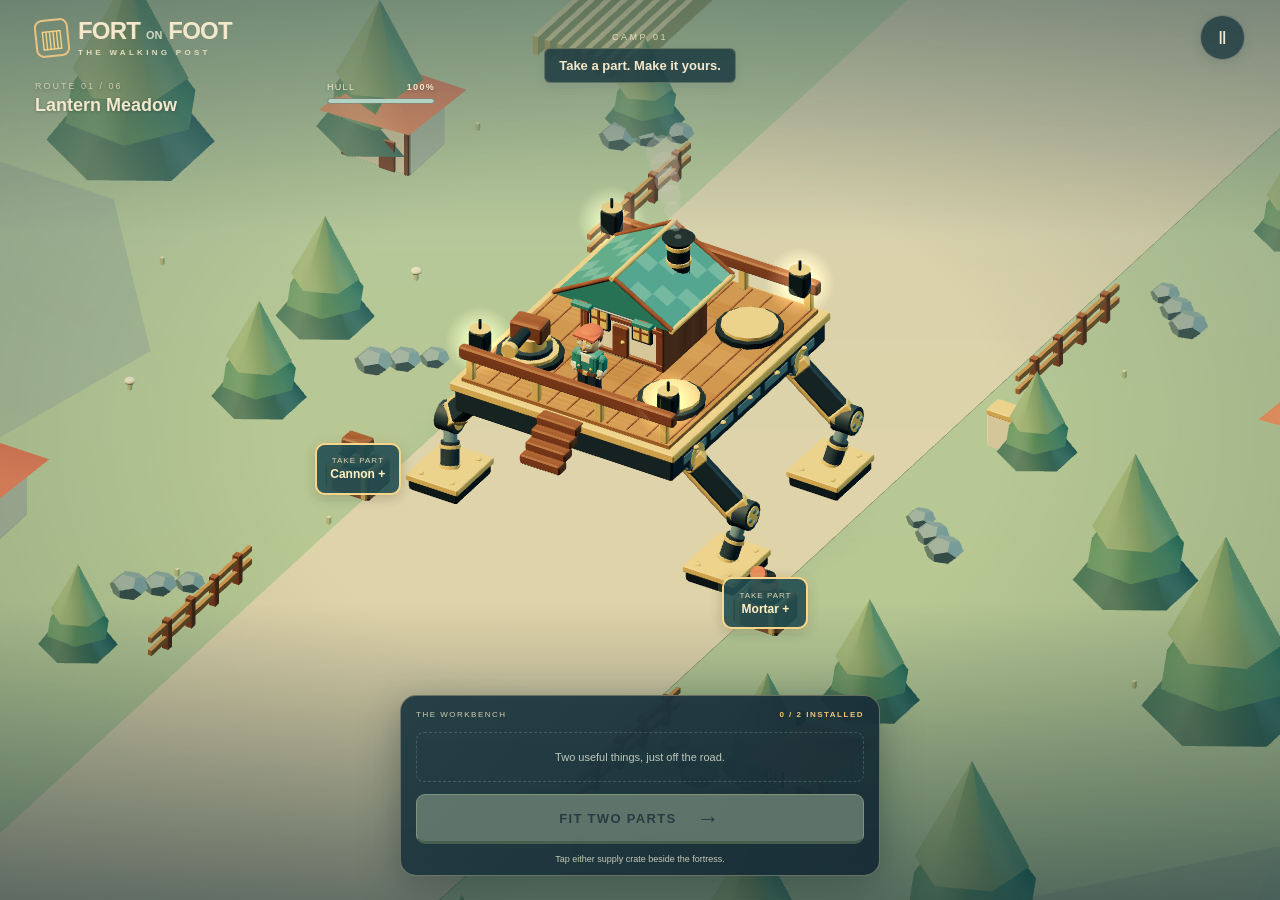
==== commit 5cbf6d81: "Refine fortress models and fix bridge passage clearances" ====
--- a/standalone.html
+++ b/standalone.html
@@ -77,6 +77,16 @@
 
 return {KEY,PARTS,ROUTES,fresh,newRun,sanitize,mergeProfile,controller};})();
 const module1=(()=>{
+// Shared dimensions for actual passage meshes, walking support and regression checks.
+const WORLD={speed:.7,roadWidth:7.2,fenceX:4.1,bridge:{z:-20,halfWidth:4.25,halfLength:4.2,ramp:2.4,top:.24,railX:4.5},aqueduct:{z:-20,inner:4.5,outer:5.1,spring:3.2,depth:1.5},gate:{z:-37,inner:4.05,outer:4.6,spring:4.4,depth:1.5}};
+function gait(phase,walking=true){let u=((phase/(Math.PI*2))%1+1)%1,stance=u<.62;return{stride:walking?(stance?-.3+u/.62*.6:.3-(u-.62)/.38*.6):0,lift:walking&&!stance?Math.sin((u-.62)/.38*Math.PI)*.42:0,stance:!walking||stance};}
+function groundHeight(route,x,z,time){if(route!==3)return 0;let b=WORLD.bridge,local=z-(b.z+time*WORLD.speed);if(Math.abs(x)>b.halfWidth)return 0;let d=Math.abs(local);return d<=b.halfLength?b.top:d<b.halfLength+b.ramp?b.top*(1-(d-b.halfLength)/b.ramp):0;}
+function groundSupport(route,x,z,time,hx=.49,hz=.61){let h=0;for(let xx of [-hx,0,hx])for(let zz of [-hz,0,hz])h=Math.max(h,groundHeight(route,x+xx,z+zz,time));return h;}
+function bodySupport(route,time,walking=true){let sum=0;for(let i=0;i<4;i++){let side=i<2?-1:1,z=i%2?1.65:-1.65,p=gait(time*4.5+(i===0||i===3?0:Math.PI),walking);sum+=groundSupport(route,side*2.65,z+p.stride,time);}return sum/4;}
+function passageCeiling(route,x){let a=route===1?WORLD.aqueduct:route===5?WORLD.gate:null;if(!a)return Infinity;if(Math.abs(x)>=a.inner)return 0;return a.spring+Math.sqrt(a.inner*a.inner-x*x);}
+
+return {WORLD,gait,groundHeight,groundSupport,bodySupport,passageCeiling};})();
+const module2=(()=>{
 const T=window.THREE;T.ColorManagement.legacyMode=false;
 const materials=new Map(),geometries=new Map();let gradient=null;
 function geo(k,fn){if(!geometries.has(k))geometries.set(k,fn());return geometries.get(k);}
@@ -98,114 +108,130 @@
 function dispose(group){group.traverse(o=>{if(o.userData.ownGeometry)o.geometry?.dispose();if(o.userData.ownMaterial){o.material.map?.dispose();o.material.dispose();}});group.clear();}
 
 return {material,block,sphere,cylinder,tube,sign,merge,dispose};})();
-const module2=(()=>{
-const {block,sphere,cylinder,merge,material,tube,sign}=module1;
-const T=window.THREE;
-const C={navy:'#253a46',dark:'#172b35',steel:'#617b80',brass:'#d7a85d',wood:'#8b5944',plank:'#b18057',cream:'#eedbb1',red:'#bc5946',teal:'#397f78',mint:'#93bca4',blue:'#638da9'};
-function group(parent,x=0,y=0,z=0){let g=new T.Group();g.position.set(x,y,z);parent?.add(g);return g;}
-function bolt(p,x,y,z){sphere(p,.055,C.brass,x,y,z,1,.6,1);}
-function beam(p,a,b,r,color){let d=new T.Vector3(...b).sub(new T.Vector3(...a)),o=cylinder(p,r,d.length(),color,...new T.Vector3(...a).add(new T.Vector3(...b)).multiplyScalar(.5).toArray());o.quaternion.setFromUnitVectors(new T.Vector3(0,1,0),d.normalize());return o;}
-function roof(p,x,y,z,w,d,color=C.teal){let o=new T.Mesh(new T.ConeGeometry(1,1,4),material(color));o.position.set(x,y,z);o.rotation.y=Math.PI/4;o.scale.set(w,.85,d);p.add(o);return o;}
-function windowPane(p,x,y,z,w=.28,h=.35){block(p,w+.08,h+.08,.07,C.dark,x,y,z,0);block(p,w,h,.08,'#f1b863',x,y,z+.015,.015);block(p,.035,h,.085,C.wood,x,y,z+.03,0);block(p,w,.035,.085,C.wood,x,y,z+.03,0);}
-function lantern(p,x,y,z){let g=group(p,x,y,z);block(g,.25,.38,.25,C.dark,0,0,0);block(g,.19,.27,.19,'#f3b75c',0,0,0);cylinder(g,.18,.06,C.brass,0,.22,0,.12);beam(g,[0,.25,0],[0,.42,0],.025,C.dark);return g;}
-function captain(){let g=new T.Group(),body=group(g);sphere(body,.19,'#dfad85',0,.91,0,.85,1,1);block(body,.32,.35,.22,C.teal,0,.57,0);block(body,.34,.08,.23,C.brass,0,.43,0);block(body,.13,.34,.17,C.navy,-.1,.24,0);block(body,.13,.34,.17,C.navy,.1,.24,0);block(body,.15,.09,.26,C.dark,-.1,.065,.055);block(body,.15,.09,.26,C.dark,.1,.065,.055);
- // One continuous neck and head; cap, goggles, nose and beard read at game scale.
- cylinder(body,.08,.12,'#dfad85',0,.77,0);sphere(body,.2,C.red,0,1.04,-.015,1,.55,1.05);block(body,.36,.035,.22,C.red,0,1.04,.12);block(body,.32,.075,.05,C.dark,0,.95,.17);for(let x of [-.085,.085]){cylinder(body,.055,.035,C.brass,x,.95,.2).rotation.x=Math.PI/2;sphere(body,.034,'#b4ddde',x,.95,.224,1,.8,.3);}sphere(body,.05,'#d19670',0,.87,.18);sphere(body,.12,'#674333',0,.81,.08,1,.55,.85);
- let arms=[];for(let side of [-1,1]){let a=group(g,side*.21,.68,0);block(a,.12,.27,.15,C.teal,0,-.11,0);sphere(a,.075,'#dfad85',0,-.26,.015);arms.push(a);}merge(body);for(let a of arms)merge(a);return{group:g,body,arms};}
-function fortress(){let root=new T.Group(),hull=group(root,0,2.3,0),deck=group(hull);block(deck,4.1,.42,4.9,C.navy,0,0,0);block(deck,4.25,.12,5.02,C.brass,0,.25,0);block(deck,3.97,.12,4.76,C.plank,0,.34,0,0);
- for(let x=-1.9;x<=1.9;x+=.38)block(deck,.025,.013,4.65,C.wood,x,.41,0,0);
- for(let side of [-1,1])for(let j=-2;j<=2;j++){block(deck,.035,.15,.72,C.steel,side*2.07,-.03,j*.86);bolt(deck,side*2.1,.05,j*.86);}
- for(let z of [-2.3,2.3]){block(deck,4.05,.18,.16,C.wood,0,.87,z);for(let x of [-1.85,-.6,.6,1.85])block(deck,.11,.55,.11,C.brass,x,.68,z);}
- // Central engine house stays clear of the four weapon pads and captain's balcony.
- block(deck,1.5,1.08,1.35,C.cream,0,.97,-.12);for(let x of [-.72,.72])block(deck,.12,1.12,1.4,C.wood,x,.98,-.12);for(let y of [.5,1.16,1.48])block(deck,1.55,.065,1.42,C.wood,0,y,-.12);
- roof(deck,0,1.86,-.12,1.4,1.3);for(let z of [-.75,-.3,.15,.6])block(deck,1.82,.045,.045,'#72a19a',0,1.82-Math.abs(z+.12)*.35,z,0);
- windowPane(deck,-.4,1.12,.59);windowPane(deck,.4,1.12,.59);block(deck,.26,.55,.08,C.wood,0,.8,.61);sphere(deck,.035,C.brass,.07,.82,.67);
- cylinder(deck,.19,.85,C.dark,.48,1.85,-.43);cylinder(deck,.25,.1,C.brass,.48,2.29,-.43);block(deck,.62,.28,.7,C.dark,0,.56,-1.04);for(let i=-2;i<=2;i++)block(deck,.06,.22,.06,'#f2af52',i*.1,.58,-1.42);
- sign(deck,'FOOT • POST',0,1.51,.66,1.22,C.navy,C.cream,0);
- for(let [x,z]of [[-1.8,-2.1],[1.8,-2.1],[-1.8,2.1],[1.8,2.1]])lantern(deck,x,1.02,z);
- // Rear stair, gear wheel and an engine belly make the silhouette mechanical.
- for(let j=0;j<4;j++)block(deck,.72,.13,.25,C.wood,0,.27-j*.15,2.55+j*.18);
- cylinder(deck,.62,.8,C.dark,0,-.5,.5);let fly=cylinder(deck,.44,.12,C.brass,0,-.5,1.02);fly.rotation.x=Math.PI/2;for(let j=0;j<8;j++){let a=j*Math.PI/4;block(deck,.12,.13,.08,C.brass,Math.cos(a)*.46,-.5+Math.sin(a)*.46,1.1,0);}
- merge(deck);
- let pads=[];for(let [x,z]of [[-1.35,-1.25],[1.35,-1.25],[-1.35,1.25],[1.35,1.25]]){let p=group(hull,x,.45,z);cylinder(p,.57,.1,C.dark);cylinder(p,.48,.06,C.brass,0,.08,0);merge(p);pads.push(p);}
- let legs=[];for(let side of [-1,1])for(let z of [-1.65,1.65]){let joint=group(root,side*1.92,2.15,z);sphere(joint,.27,C.brass);let upper=group(root),lower=group(root),foot=group(root);cylinder(upper,.17,1,C.navy);cylinder(upper,.09,1.06,C.brass,.15,0,0);cylinder(lower,.13,1,C.steel);block(foot,.76,.22,1.05,C.dark,0,.14,0);block(foot,.86,.09,1.14,C.brass,0,.28,0);for(let s of [-.23,.23])block(foot,.13,.12,1.02,C.steel,s,.06,0);merge(upper);merge(lower);merge(foot);merge(joint);let knee=sphere(root,.22,C.brass);legs.push({side,z,joint,upper,lower,foot,knee});}
- let crew=captain();hull.add(crew.group);crew.group.position.set(.03,.43,1.66);crew.group.scale.setScalar(.83);
- let flag=group(hull,-.85,.5,.1);beam(flag,[0,0,0],[0,2.4,0],.035,C.brass);block(flag,.65,.35,.025,C.red,.3,2.15,0);block(flag,.1,.2,.04,C.cream,.29,2.15,0);merge(flag);flag.visible=false;
- return{root,hull,legs,pads,crew,flag,smoke:new T.Vector3(.48,4.6,-.43)};
-}
-function weapon(kind,level=1){let g=new T.Group(),yaw=group(g),barrel=group(yaw,0,.22,0),color=kind==='cannon'?C.brass:kind==='mortar'?C.red:'#8cced0';cylinder(yaw,.38,.13,C.navy);cylinder(yaw,.28,.25,color,0,.15,0);let tubes=level>=3?3:level>=2?2:1;
- if(kind==='mortar'){barrel.rotation.x=-.65;for(let i=0;i<tubes;i++){let x=(i-(tubes-1)/2)*.19;let b=cylinder(barrel,.14,.55,C.dark,x,.18,.18);b.rotation.x=Math.PI/2;let rim=cylinder(barrel,.17,.1,color,x,.18,.48);rim.rotation.x=Math.PI/2;}}else if(kind==='frost'){sphere(barrel,.24,color,0,.21,.1,1,1,1.2);for(let i=0;i<tubes;i++){let x=(i-(tubes-1)/2)*.18;let b=cylinder(barrel,.09,.65,C.cream,x,.2,.36);b.rotation.x=Math.PI/2;cylinder(barrel,.13,.14,color,x,.2,.67).rotation.x=Math.PI/2;}}else{block(barrel,.52,.28,.38,C.wood,0,.15,0);for(let i=0;i<tubes;i++){let x=(i-(tubes-1)/2)*.18;cylinder(barrel,.1,.75,C.dark,x,.18,.4).rotation.x=Math.PI/2;cylinder(barrel,.13,.11,color,x,.18,.77).rotation.x=Math.PI/2;}}
- for(let i=0;i<level;i++)sphere(yaw,.045,C.cream,(i-(level-1)/2)*.12,.25,-.22);merge(yaw,new Set([barrel]));merge(barrel);let flash=new T.Mesh(new T.IcosahedronGeometry(.2,0),new T.MeshBasicMaterial({color:kind==='frost'?'#b7ffee':'#ffdc8c'}));flash.position.set(0,.2,.82);flash.scale.set(1,1,1.5);flash.visible=false;flash.userData.ownGeometry=true;flash.userData.ownMaterial=true;barrel.add(flash);return{group:g,yaw,barrel,flash};}
-function raider(kind){let g=new T.Group(),body=group(g),big=kind==='brute'||kind==='titan',coat=kind==='guard'?C.steel:big?'#695765':'#a36b54';block(body,.42,.48,.29,coat,0,.54,0);block(body,.47,.08,.32,C.dark,0,.36,0);sphere(body,.21,C.dark,0,.93,0,1,.95,.85);block(body,.38,.17,.07,C.cream,0,.93,.15);block(body,.26,.055,.06,'#ed7454',0,.95,.2);for(let x of [-.23,.23]){block(body,.17,.27,.2,coat,x,.62,0);sphere(body,.085,C.brass,x,.43,.04);}if(kind==='guard'){block(body,.4,.5,.1,C.navy,-.29,.6,.2);block(body,.06,.4,.04,C.brass,-.29,.61,.27);}if(big){for(let x of [-.22,.22]){let horn=cylinder(body,.01,.28,C.brass,x,1.16,0,.07);horn.rotation.z=x>0?-.45:.45;}block(body,.6,.17,.37,C.navy,0,.75,0);}merge(body);let feet=[];for(let s of [-1,1]){let f=group(g,s*.12,.32,0);block(f,.15,.25,.18,C.dark,0,-.11,0);block(f,.17,.1,.27,C.navy,0,-.24,.055);merge(f);feet.push(f);}let scale=kind==='titan'?2.1:kind==='brute'?1.5:.85;g.scale.setScalar(scale);return{group:g,body,feet};}
-function tree(p,x,z,scale=1,autumn=false){let g=group(p,x,0,z);cylinder(g,.12,1.2,C.wood,0,.6,0,.19, false,6);for(let j=0;j<3;j++){let o=new T.Mesh(new T.ConeGeometry(1-j*.15,1.45,6),material(autumn?['#a6653d','#c18b47','#dcad59'][j]:['#385e59','#4b7760','#74946d'][j]));o.position.y=1.05+j*.48;o.rotation.y=j*.45;g.add(o);}g.scale.setScalar(scale);return g;}
-function cottage(p,x,z,scale=1,color=C.red){let g=group(p,x,0,z);block(g,1.6,1.2,1.4,C.cream,0,.6,0);for(let v of [-.75,.75])block(g,.09,1.25,1.45,C.wood,v,.62,0);roof(g,0,1.6,0,1.55,1.35,color);windowPane(g,-.43,.75,.73);block(g,.35,.7,.06,C.wood,.31,.36,.74);cylinder(g,.12,.7,C.dark,-.4,1.65,-.3);g.scale.setScalar(scale);return g;}
-function environment(theme=0,route=0){let root=new T.Group(),terrain=group(root),scatter=group(root),land=theme===1?'#8a895a':theme===2?'#6c9290':'#7b9a72';block(terrain,90,.2,130,land,0,-.18,-18,0);block(terrain,4.7,.025,130,theme===1?'#b79b75':'#b8aa83',0,-.052,-18,0);
- for(let i=0;i<45;i++){let z=-48+i*2.6;for(let s of [-1,1]){let seed=Math.sin(i*17+s*5)*.5+.5,x=s*(4.7+seed*7);tree(scatter,x,z,.65+seed*.75,theme===1);if(i%3===0){for(let j=0;j<3;j++){let o=new T.Mesh(new T.DodecahedronGeometry(.25+j*.04,0),material(C.steel));o.position.set(s*(3+j*.4),.16,z+.3*j);o.scale.y=.6;scatter.add(o);}}if(i%5===1)cottage(scatter,s*(6+seed*4),z,.65+seed*.3,theme===2?C.blue:C.red);}}
- for(let i=0;i<80;i++){let x=Math.sin(i*28)*11,z=-45+(i*.87)%94;if(Math.abs(x)<2.6)continue;block(scatter,.06,.17,.06,'#b6b985',x,.04,z,0);if(i%3===0){sphere(scatter,.09,theme===1?'#efb75f':'#ddcd99',x,.17,z,1,.6,1);}}
- // Fields, split-rail fences, milestones and a stone bridge give the road landmarks.
- for(let i=0;i<7;i++){let z=-36+i*14;for(let s of [-1,1]){for(let j=0;j<4;j++)block(scatter,.12,.6,.12,C.wood,s*3.1,.25,z+j*.75,0);block(scatter,.07,.1,3.2,C.plank,s*3.1,.45,z+1.2,0);block(scatter,.07,.1,3.2,C.plank,s*3.1,.2,z+1.2,0);}block(scatter,.48,.65,.36,C.cream,3.4,.3,z+4);block(scatter,.5,.09,.38,C.brass,3.4,.66,z+4);}
- for(let j=0;j<8;j++){let x=-8+j*.23;block(scatter,.1,.4,4,'#c6b16a',x,.15,-12,0);}for(let i=0;i<12;i++){let h=2+Math.sin(i*9)*1.4;let o=new T.Mesh(new T.ConeGeometry(6,h,7),material(theme===2?'#647d87':'#718976'));o.position.set((i%2?1:-1)*(14+i%3*3),h/2-.15,-40+i*7);terrain.add(o);}
- let feature=group(scatter,0,0,-20);
- if(route===0){let mill=group(feature,-6,0,0);cylinder(mill,.8,2.5,C.cream,0,1.25,0,1.1, false,8);roof(mill,0,2.95,0,1.4,1.4,C.red);for(let j=0;j<4;j++){let arm=group(mill,0,2.1,1);arm.rotation.z=j*Math.PI/2+.3;block(arm,.13,2.1,.12,C.wood,0,.8,0);block(arm,.42,1.2,.06,C.cream,.15,1.12,0);}}
- if(route===1){for(let x=-13;x<=13;x+=2.5){block(feature,.58,3.2,1,C.steel,x,1.6,0);block(feature,2.5,.35,1.2,C.cream,x+1.1,3.3,0);for(let j=0;j<5;j++){let a=Math.PI*j/4,xx=x+1.25+Math.cos(a)*.9,yy=1.5+Math.sin(a)*1.1;block(feature,.46,.35,1,C.steel,xx,yy,0,0).rotation.z=a;}}block(feature,30,.25,1.4,C.navy,0,3.6,0);}
- if(route===2){cottage(feature,-6,0,1.5,C.red);let wheel=group(feature,-4.5,1.2,.7);cylinder(wheel,1,.18,C.wood).rotation.z=Math.PI/2;for(let i=0;i<10;i++){let a=i*Math.PI/5;block(wheel,.22,.28,.45,C.brass,0,Math.cos(a),Math.sin(a)).rotation.x=a;}for(let i=0;i<6;i++)cylinder(feature,.22,1.6,C.wood,-5+(i%3)*.45,.3+Math.floor(i/3)*.4,2.2).rotation.z=Math.PI/2;}
- if(route===3){block(feature,50,.03,5.5,'#578c99',0,-.015,0,0);for(let i=-7;i<=7;i++){block(feature,5.2,.16,.4,C.plank,0,.07,i*.4,0);if(i%2===0)for(let side of [-1,1])block(feature,.18,.72,.18,C.cream,side*2.7,.37,i*.4);}for(let side of [-1,1])block(feature,.17,.16,6,C.brass,side*2.7,.75,0,0);for(let i=0;i<12;i++)block(feature,.12,.012,1.7,'#9ab9ab',Math.sin(i*4)*10,.015,Math.sin(i*7)*2,0);}
- if(route===4){for(let side of [-1,1]){for(let i=0;i<5;i++){let h=1.4+(i%3)*.45;block(feature,1,h,.7,C.steel,side*(4+i*.8),h/2,0);block(feature,.25,.3,.8,C.cream,side*(4+i*.8),h+.15,0);}cylinder(feature,.8,3.5,C.cream,side*5.2,1.7,-1,.9, false,8);for(let i=0;i<5;i++)block(feature,.2,.45,.3,C.brass,side*5.2+Math.cos(i*1.26)*.65,3.55,Math.sin(i*1.26)*.65-1);}}
- if(route===5){feature.position.z=-37;for(let side of [-1,1]){block(feature,2.3,5,2.2,C.steel,side*5,2.5,0);roof(feature,side*5,5.55,0,2.1,2.1,C.blue);for(let y of [1.5,3.3])windowPane(feature,side*5,y,1.13,.5,.8);for(let i=0;i<3;i++)block(feature,.5,.5,.6,C.cream,side*5+(i-1)*.8,5.1,1,0);}block(feature,8.5,1.5,1.5,C.cream,0,5,0);sign(feature,'HIGHGATE',0,5, .8,3,C.navy,C.cream,0);for(let x of [-3.8,3.8]){block(feature,.75,2.2,.12,C.red,x,4,1);block(feature,.2,1.1,.06,C.brass,x,4,1.08);}for(let j=0;j<6;j++){let a=j*Math.PI/5;block(feature,.8,.45,1.4,C.steel,Math.cos(a)*3.7,2.8+Math.sin(a)*1.5,0,0).rotation.z=a;}}
- merge(terrain);merge(scatter);return{root,scatter};}
-function salvage(kind){let g=new T.Group();block(g,.78,.42,.7,C.wood,0,.23,0);for(let x of [-.32,.32])block(g,.08,.45,.74,C.brass,x,.25,0);let w=weapon(kind,1);g.add(w.group);w.group.scale.setScalar(.8);w.group.position.y=.5;merge(g);return g;}
-function poseLeg(leg,phase,walking){let u=((phase/(Math.PI*2))%1+1)%1,stance=u<.62,swing=walking?(stance?-.3+u/.62*.6:.3-(u-.62)/.38*.6):0,lift=walking&&!stance?Math.sin((u-.62)/.38*Math.PI)*.42:0;let a=new T.Vector3(leg.side*1.92,2.12,leg.z),b=new T.Vector3(leg.side*2.8,1.08+lift*.35,leg.z-.28+swing*.3),c=new T.Vector3(leg.side*2.65,.24+lift,leg.z+swing);
- for(let [o,u,v]of [[leg.upper,a,b],[leg.lower,b,c]]){let d=v.clone().sub(u);o.position.copy(u).add(v).multiplyScalar(.5);o.scale.set(1,d.length(),1);o.quaternion.setFromUnitVectors(new T.Vector3(0,1,0),d.normalize());}leg.knee.position.copy(b);leg.foot.position.set(c.x,lift+.025,c.z);leg.foot.rotation.x=0;}
+const module3=(()=>{
+const {block,sphere,cylinder,merge,material,tube,sign}=module2;
+const {WORLD,gait}=module1;
+const T=window.THREE;
+const C={navy:'#253a46',dark:'#172b35',steel:'#617b80',brass:'#d7a85d',wood:'#8b5944',plank:'#b18057',cream:'#eedbb1',red:'#bc5946',teal:'#397f78',mint:'#93bca4',blue:'#638da9'};
+function group(parent,x=0,y=0,z=0){let g=new T.Group();g.position.set(x,y,z);parent?.add(g);return g;}
+function bolt(p,x,y,z){sphere(p,.055,C.brass,x,y,z,1,.6,1);}
+function beam(p,a,b,r,color){let d=new T.Vector3(...b).sub(new T.Vector3(...a)),o=cylinder(p,r,d.length(),color,...new T.Vector3(...a).add(new T.Vector3(...b)).multiplyScalar(.5).toArray());o.quaternion.setFromUnitVectors(new T.Vector3(0,1,0),d.normalize());return o;}
+function roof(p,x,y,z,w,d,color=C.teal){let o=new T.Mesh(new T.ConeGeometry(1,1,4),material(color));o.position.set(x,y,z);o.rotation.y=Math.PI/4;o.scale.set(w,.85,d);p.add(o);return o;}
+function ownMesh(p,geometry,color){let o=new T.Mesh(geometry,material(color));o.userData.ownGeometry=true;p.add(o);return o;}
+function arch(p,inner,outer,spring,depth){for(let i=0;i<18;i++){let a=i*Math.PI/18,b=(i+1)*Math.PI/18,s=new T.Shape();s.moveTo(Math.cos(a)*inner,spring+Math.sin(a)*inner);s.lineTo(Math.cos(a)*outer,spring+Math.sin(a)*outer);s.lineTo(Math.cos(b)*outer,spring+Math.sin(b)*outer);s.lineTo(Math.cos(b)*inner,spring+Math.sin(b)*inner);s.closePath();let g=new T.ExtrudeGeometry(s,{depth,bevelEnabled:false,steps:1});g.translate(0,0,-depth/2);ownMesh(p,g,i%3===0?C.cream:C.steel);}}
+function bridgeRamp(p,sign){let b=WORLD.bridge,w=b.halfWidth,z1=sign*b.halfLength,z2=sign*(b.halfLength+b.ramp),positions=[-w,b.top,z1,w,b.top,z1,w,0,z2,-w,b.top,z1,w,0,z2,-w,0,z2];let g=new T.BufferGeometry();g.setAttribute('position',new T.Float32BufferAttribute(positions,3));g.computeVertexNormals();if(sign>0){let a=g.attributes.position.array;for(let i=0;i<a.length;i+=9)for(let k=0;k<3;k++){let v=a[i+3+k];a[i+3+k]=a[i+6+k];a[i+6+k]=v;}g.computeVertexNormals();}ownMesh(p,g,C.plank);for(let j=1;j<8;j++){let d=b.halfLength+b.ramp*j/8,h=b.top*(1-j/8);block(p,w*2,.012,.035,C.wood,0,h-.006,sign*d,0);}}
+function windowPane(p,x,y,z,w=.28,h=.35){block(p,w+.08,h+.08,.07,C.dark,x,y,z,0);block(p,w,h,.08,'#f1b863',x,y,z+.015,.015);block(p,.035,h,.085,C.wood,x,y,z+.03,0);block(p,w,.035,.085,C.wood,x,y,z+.03,0);}
+function lantern(p,x,y,z){let g=group(p,x,y,z);block(g,.25,.38,.25,C.dark,0,0,0);block(g,.19,.27,.19,'#f3b75c',0,0,0);cylinder(g,.18,.06,C.brass,0,.22,0,.12);beam(g,[0,.25,0],[0,.42,0],.025,C.dark);return g;}
+function captain(){let g=new T.Group(),lower=group(g),body=group(g,0,.42,0),skin='#dfad85';
+ for(let side of [-1,1]){block(lower,.145,.33,.18,C.navy,side*.105,.25,0);block(lower,.17,.1,.28,C.dark,side*.105,.07,.055);block(lower,.17,.025,.28,C.brass,side*.105,.027,.055,0);block(lower,.1,.06,.025,C.steel,side*.105,.085,.201);}
+ block(body,.39,.39,.25,C.teal,0,.18,0,.04);block(body,.35,.07,.27,C.wood,0,.015,0);block(body,.08,.07,.03,C.brass,0,.018,.15);block(body,.22,.15,.035,C.cream,0,.32,.135);for(let side of [-1,1]){block(body,.075,.27,.035,C.teal,side*.13,.24,.15);block(body,.1,.09,.025,'#2e6664',side*.12,.12,.15);sphere(body,.025,C.brass,side*.12,.15,.17);}
+ cylinder(body,.085,.14,skin,0,.42,0);sphere(body,.225,skin,0,.61,.005,.87,1.03,.9);sphere(body,.22,'#68442f',0,.68,-.045,.9,.74,.82);sphere(body,.22,C.red,0,.775,-.02,1,.5,1.05);block(body,.42,.035,.23,C.red,0,.79,.13);block(body,.36,.043,.025,C.brass,0,.75,.18);for(let side of [-1,1]){sphere(body,.056,skin,side*.2,.59,0,.7,1,.8);cylinder(body,.065,.035,C.brass,side*.09,.65,.19).rotation.x=Math.PI/2;sphere(body,.042,'#a4d7d8',side*.09,.65,.217,1,.85,.3);sphere(body,.015,C.cream,side*.09-.012,.663,.229,1,.8,.3);block(body,.1,.025,.025,'#68442f',side*.09,.71,.187);}
+ sphere(body,.055,'#cb906b',0,.565,.19,.7,1,1);sphere(body,.13,'#68442f',0,.495,.095,1,.52,.85);block(body,.085,.018,.025,C.cream,0,.507,.199);
+ let arms=[];for(let side of [-1,1]){let a=group(body,side*.235,.31,0);sphere(a,.092,C.teal,0,-.015,0);block(a,.13,.2,.16,C.teal,0,-.1,0);block(a,.14,.08,.17,C.cream,0,-.23,.015);sphere(a,.07,skin,0,-.29,.035,.8,1,1);for(let j=0;j<3;j++)block(a,.026,.065,.05,skin,(j-1)*.029,-.327,.065,.009);sphere(a,.032,skin,-side*.06,-.29,.075);merge(a);arms.push(a);}
+ merge(lower);merge(body,new Set(arms));return{group:g,body,arms};}
+function fortress(){let root=new T.Group(),hull=group(root,0,2.3,0),deck=group(hull);block(deck,4.1,.42,4.9,C.navy,0,0,0);block(deck,4.25,.12,5.02,C.brass,0,.25,0);block(deck,3.97,.12,4.76,C.plank,0,.34,0,0);
+ for(let x=-1.9;x<=1.9;x+=.38)block(deck,.025,.013,4.65,C.wood,x,.41,0,0);
+ for(let side of [-1,1])for(let j=-2;j<=2;j++){block(deck,.035,.15,.72,C.steel,side*2.07,-.03,j*.86);bolt(deck,side*2.1,.05,j*.86);}
+ for(let z of [-2.3,2.3]){block(deck,4.05,.18,.16,C.wood,0,.87,z);for(let x of [-1.85,-.6,.6,1.85])block(deck,.11,.55,.11,C.brass,x,.68,z);}
+ // Central engine house stays clear of the four weapon pads and captain's balcony.
+ block(deck,1.5,1.08,1.35,C.cream,0,.97,-.12);for(let x of [-.72,.72])block(deck,.12,1.12,1.4,C.wood,x,.98,-.12);for(let y of [.5,1.16,1.48])block(deck,1.55,.065,1.42,C.wood,0,y,-.12);
+ // A pitched, individually panelled roof replaces the single pyramid.
+ let roofShape=new T.Shape();roofShape.moveTo(-1.1,1.53);roofShape.lineTo(0,2.15);roofShape.lineTo(1.1,1.53);roofShape.lineTo(1.1,1.47);roofShape.lineTo(-1.1,1.47);roofShape.closePath();let roofGeo=new T.ExtrudeGeometry(roofShape,{depth:1.92,bevelEnabled:false});roofGeo.translate(0,0,-1.08);ownMesh(deck,roofGeo,C.teal);
+ for(let side of [-1,1]){for(let row=0;row<6;row++)for(let col=0;col<4;col++){let x1=side*col*.275,x2=side*(col+1)*.275,z1=-1.08+row*.32,z2=z1+.305,y1=2.16-Math.abs(x1)*.5636,y2=2.16-Math.abs(x2)*.5636,g=new T.BufferGeometry(),a=[x1,y1,z1,x2,y2,z1,x2,y2,z2,x1,y1,z1,x2,y2,z2,x1,y1,z2];if(side>0)for(let i=0;i<a.length;i+=9)for(let k=0;k<3;k++){let v=a[i+3+k];a[i+3+k]=a[i+6+k];a[i+6+k]=v;}g.setAttribute('position',new T.Float32BufferAttribute(a,3));g.computeVertexNormals();ownMesh(deck,g,(row+col)%3===0?'#4c9187':C.teal);}beam(deck,[side*1.12,1.5,-1.1],[side*1.12,1.5,.88],.045,C.brass);}
+ beam(deck,[0,2.18,-1.14],[0,2.18,.92],.045,C.brass);for(let z of [-1.09,.86]){beam(deck,[-1.13,1.52,z],[0,2.18,z],.04,C.wood);beam(deck,[0,2.18,z],[1.13,1.52,z],.04,C.wood);}for(let x of [-.58,.58]){block(deck,.18,.09,.22,C.wood,x,1.45,.75);block(deck,.34,.06,.3,C.teal,x,1.46,.8);}
+ windowPane(deck,-.4,1.12,.59);windowPane(deck,.4,1.12,.59);block(deck,.26,.55,.08,C.wood,0,.8,.61);sphere(deck,.035,C.brass,.07,.82,.67);
+ cylinder(deck,.19,.85,C.dark,.48,1.85,-.43);for(let y of [1.55,1.96,2.26])cylinder(deck,.215,.065,C.brass,.48,y,-.43);cylinder(deck,.28,.1,C.dark,.48,2.35,-.43,.2);block(deck,.62,.28,.7,C.dark,0,.56,-1.04);for(let i=-2;i<=2;i++)block(deck,.06,.22,.06,'#f2af52',i*.1,.58,-1.42);
+ sign(deck,'FOOT • POST',0,1.51,.66,1.22,C.navy,C.cream,0);
+ for(let [x,z]of [[-1.8,-2.1],[1.8,-2.1],[-1.8,2.1],[1.8,2.1]])lantern(deck,x,1.02,z);
+ // Rear stair, gear wheel and an engine belly make the silhouette mechanical.
+ for(let j=0;j<4;j++)block(deck,.72,.13,.25,C.wood,0,.27-j*.15,2.55+j*.18);
+ cylinder(deck,.62,.8,C.dark,0,-.5,.5);for(let y of [-.78,-.48,-.22])cylinder(deck,.66,.08,C.brass,0,y,.5);for(let side of [-1,1]){tube(deck,[[side*.52,-.5,.5],[side*.95,-.6,.5],[side*1.1,-.18,1.25],[side*1.9,-.18,1.65]],.055,C.brass);for(let z of [-1.65,1.65]){block(deck,.45,.3,.5,C.steel,side*1.84,-.17,z);for(let y of [-.25,-.1])sphere(deck,.055,C.brass,side*2.09,y,z,.6,1,1);}}
+ let fly=cylinder(deck,.44,.12,C.brass,0,-.5,1.02);fly.rotation.x=Math.PI/2;for(let j=0;j<8;j++){let a=j*Math.PI/4;block(deck,.12,.13,.08,C.brass,Math.cos(a)*.46,-.5+Math.sin(a)*.46,1.1,0);}
+ merge(deck);
+ let pads=[];for(let [x,z]of [[-1.35,-1.25],[1.35,-1.25],[-1.35,1.25],[1.35,1.25]]){let p=group(hull,x,.45,z);cylinder(p,.57,.1,C.dark);cylinder(p,.48,.06,C.brass,0,.08,0);merge(p);pads.push(p);}
+ let legs=[];for(let side of [-1,1])for(let z of [-1.65,1.65]){let joint=group(root,side*1.92,2.15,z);cylinder(joint,.28,.32,C.navy).rotation.z=Math.PI/2;cylinder(joint,.22,.36,C.brass).rotation.z=Math.PI/2;let upper=group(root),lower=group(root),foot=group(root);block(upper,.3,.83,.28,C.navy);for(let y of [-.39,.39]){block(upper,.36,.1,.33,C.brass,0,y,0);for(let zz of [-.13,.13])sphere(upper,.038,C.steel,.17,y,zz,.5,1,1);}cylinder(upper,.07,.94,C.brass,.21,0,0);cylinder(lower,.115,1,C.steel);cylinder(lower,.16,.48,C.navy,0,.19,0);for(let y of [-.46,.04,.42])cylinder(lower,.18,.065,C.brass,0,y,0);block(foot,.87,.18,1.12,C.dark,0,.13,0);block(foot,.96,.09,1.18,C.brass,0,.26,0);for(let zz of [-.4,0,.4])block(foot,.88,.05,.19,C.steel,0,.025,zz,0);for(let x of [-.3,.3])for(let zz of [-.42,.42])bolt(foot,x,.32,zz);merge(upper);merge(lower);merge(foot);merge(joint);let knee=group(root);cylinder(knee,.25,.35,C.navy).rotation.z=Math.PI/2;cylinder(knee,.18,.39,C.brass).rotation.z=Math.PI/2;for(let j=0;j<4;j++){let a=j*Math.PI/2;sphere(knee,.045,C.steel,side*.21,Math.cos(a)*.12,Math.sin(a)*.12,.6,1,1);}merge(knee);legs.push({side,z,joint,upper,lower,foot,knee});}
+ let crew=captain();hull.add(crew.group);crew.group.position.set(.03,.43,1.66);crew.group.scale.setScalar(.95);
+ let flag=group(hull,-.85,.5,.1);beam(flag,[0,0,0],[0,2.4,0],.035,C.brass);block(flag,.65,.35,.025,C.red,.3,2.15,0);block(flag,.1,.2,.04,C.cream,.29,2.15,0);merge(flag);flag.visible=false;
+ return{root,hull,legs,pads,crew,flag,smoke:new T.Vector3(.48,4.6,-.43)};
+}
+function weapon(kind,level=1){let g=new T.Group(),yaw=group(g),barrel=group(yaw,0,.22,0),color=kind==='cannon'?C.brass:kind==='mortar'?C.red:'#8cced0';cylinder(yaw,.38,.13,C.navy);cylinder(yaw,.28,.25,color,0,.15,0);let tubes=level>=3?3:level>=2?2:1;
+ if(kind==='mortar'){barrel.rotation.x=-.65;for(let i=0;i<tubes;i++){let x=(i-(tubes-1)/2)*.31;let b=cylinder(barrel,.14,.55,C.dark,x,.18,.18);b.rotation.x=Math.PI/2;let rim=cylinder(barrel,.17,.1,color,x,.18,.48);rim.rotation.x=Math.PI/2;}}else if(kind==='frost'){sphere(barrel,.24,color,0,.21,.1,1,1,1.2);for(let i=0;i<tubes;i++){let x=(i-(tubes-1)/2)*.24;let b=cylinder(barrel,.09,.65,C.cream,x,.2,.36);b.rotation.x=Math.PI/2;cylinder(barrel,.13,.14,color,x,.2,.67).rotation.x=Math.PI/2;}}else{block(barrel,.52,.28,.38,C.wood,0,.15,0);for(let i=0;i<tubes;i++){let x=(i-(tubes-1)/2)*.24;cylinder(barrel,.1,.75,C.dark,x,.18,.4).rotation.x=Math.PI/2;cylinder(barrel,.13,.11,color,x,.18,.77).rotation.x=Math.PI/2;}}
+ for(let side of [-1,1]){sphere(yaw,.065,C.brass,side*.28,.2,-.08);block(yaw,.06,.2,.12,C.steel,side*.21,.1,0);}for(let i=0;i<level;i++)sphere(yaw,.045,C.cream,(i-(level-1)/2)*.12,.25,-.22);merge(yaw,new Set([barrel]));merge(barrel);let flash=new T.Mesh(new T.IcosahedronGeometry(.2,0),new T.MeshBasicMaterial({color:kind==='frost'?'#b7ffee':'#ffdc8c'}));flash.position.set(0,.2,kind==='mortar'?.52:kind==='frost'?.72:.82);flash.scale.set(1,1,1.5);flash.visible=false;flash.userData.ownGeometry=true;flash.userData.ownMaterial=true;barrel.add(flash);return{group:g,yaw,barrel,flash};}
+function raider(kind){let g=new T.Group(),body=group(g),big=kind==='brute'||kind==='titan',coat=kind==='guard'?C.steel:big?'#695765':'#a36b54';block(body,.42,.48,.29,coat,0,.54,0);block(body,.47,.08,.32,C.dark,0,.36,0);block(body,.29,.25,.055,C.navy,0,.59,.17);for(let x of [-.12,.12])for(let y of [.49,.68])sphere(body,.025,C.brass,x,y,.21);block(body,.08,.08,.03,C.brass,0,.36,.19);sphere(body,.21,C.dark,0,.93,0,1,.95,.85);block(body,.38,.17,.07,C.cream,0,.93,.15);block(body,.26,.055,.06,'#ed7454',0,.95,.2);for(let x of [-.08,.08])sphere(body,.026,C.dark,x,.95,.239,1,.8,.3);block(body,.12,.06,.035,C.steel,0,.86,.2);for(let x of [-.23,.23]){block(body,.17,.27,.2,coat,x,.62,0);sphere(body,.085,C.brass,x,.43,.04);}if(kind==='guard'){block(body,.4,.5,.1,C.navy,-.29,.6,.2);block(body,.06,.4,.04,C.brass,-.29,.61,.27);for(let y of [.41,.79])sphere(body,.04,C.brass,-.29,y,.27);}if(big){for(let x of [-.22,.22]){let horn=cylinder(body,.01,.28,C.brass,x,1.16,0,.07);horn.rotation.z=x>0?-.45:.45;}block(body,.6,.17,.37,C.navy,0,.75,0);}merge(body);let feet=[];for(let s of [-1,1]){let f=group(g,s*.12,.32,0);block(f,.15,.25,.18,C.dark,0,-.11,0);block(f,.17,.1,.27,C.navy,0,-.24,.055);merge(f);feet.push(f);}let scale=kind==='titan'?2.1:kind==='brute'?1.5:.85;g.scale.setScalar(scale);return{group:g,body,feet};}
+function tree(p,x,z,scale=1,autumn=false){let g=group(p,x,0,z);cylinder(g,.12,1.2,C.wood,0,.6,0,.19, false,6);for(let j=0;j<3;j++){let o=new T.Mesh(new T.ConeGeometry(1-j*.15,1.45,6),material(autumn?['#a6653d','#c18b47','#dcad59'][j]:['#385e59','#4b7760','#74946d'][j]));o.position.y=1.05+j*.48;o.rotation.y=j*.45;g.add(o);}g.scale.setScalar(scale);return g;}
+function cottage(p,x,z,scale=1,color=C.red){let g=group(p,x,0,z);block(g,1.6,1.2,1.4,C.cream,0,.6,0);for(let v of [-.75,.75])block(g,.09,1.25,1.45,C.wood,v,.62,0);roof(g,0,1.6,0,1.55,1.35,color);windowPane(g,-.43,.75,.73);block(g,.35,.7,.06,C.wood,.31,.36,.74);cylinder(g,.12,.7,C.dark,-.4,1.65,-.3);g.scale.setScalar(scale);return g;}
+function environment(theme=0,route=0){let root=new T.Group(),terrain=group(root),scatter=group(root),land=theme===1?'#8a895a':theme===2?'#6c9290':'#7b9a72';block(terrain,90,.2,130,land,0,-.1,-18,0);block(terrain,WORLD.roadWidth,.025,130,theme===1?'#b79b75':'#b8aa83',0,-.0125,-18,0);
+ for(let color of [theme===1?'#b79b75':'#b8aa83','#578c99']){let m=material(color);m.polygonOffset=true;m.polygonOffsetFactor=color==='#578c99'?-3:-1;m.polygonOffsetUnits=m.polygonOffsetFactor;}
+ for(let i=0;i<45;i++){let z=-48+i*2.6;for(let s of [-1,1]){let seed=Math.sin(i*17+s*5)*.5+.5,x=s*(5.2+seed*7);if(!(route===3&&Math.abs(z-WORLD.bridge.z)<8&&Math.abs(x)<6))tree(scatter,x,z,.65+seed*.75,theme===1);if(i%3===0){for(let j=0;j<3;j++){let o=new T.Mesh(new T.DodecahedronGeometry(.25+j*.04,0),material(C.steel));o.position.set(s*(4.65+j*.4),.16,z+.3*j);o.scale.y=.6;scatter.add(o);}}if(i%5===1)cottage(scatter,s*(6.5+seed*4),z,.65+seed*.3,theme===2?C.blue:C.red);}}
+ for(let i=0;i<80;i++){let x=Math.sin(i*28)*11,z=-45+(i*.87)%94;if(Math.abs(x)<3.65)continue;block(scatter,.06,.17,.06,'#b6b985',x,.04,z,0);if(i%3===0){sphere(scatter,.09,theme===1?'#efb75f':'#ddcd99',x,.17,z,1,.6,1);}}
+ // Fields, split-rail fences, milestones and a stone bridge give the road landmarks.
+ for(let i=0;i<7;i++){let z=-36+i*14;if(route===3&&Math.abs(z-WORLD.bridge.z)<10)continue;for(let s of [-1,1]){for(let j=0;j<4;j++)block(scatter,.12,.6,.12,C.wood,s*WORLD.fenceX,.25,z+j*.75,0);block(scatter,.07,.1,3.2,C.plank,s*WORLD.fenceX,.45,z+1.2,0);block(scatter,.07,.1,3.2,C.plank,s*WORLD.fenceX,.2,z+1.2,0);}block(scatter,.48,.65,.36,C.cream,4.6,.3,z+4);block(scatter,.5,.09,.38,C.brass,4.6,.66,z+4);}
+ for(let j=0;j<8;j++){let x=-8+j*.23;block(scatter,.1,.4,4,'#c6b16a',x,.15,-12,0);}for(let i=0;i<12;i++){let h=2+Math.sin(i*9)*1.4;let o=new T.Mesh(new T.ConeGeometry(6,h,7),material(theme===2?'#647d87':'#718976'));o.position.set((i%2?1:-1)*(14+i%3*3),h/2-.15,-40+i*7);terrain.add(o);}
+ let feature=group(scatter,0,0,-20);
+ if(route===0){let mill=group(feature,-6,0,0);cylinder(mill,.8,2.5,C.cream,0,1.25,0,1.1, false,8);roof(mill,0,2.95,0,1.4,1.4,C.red);for(let j=0;j<4;j++){let arm=group(mill,0,2.1,1);arm.rotation.z=j*Math.PI/2+.3;block(arm,.13,2.1,.12,C.wood,0,.8,0);block(arm,.42,1.2,.06,C.cream,.15,1.12,0);}}
+ if(route===1){let a=WORLD.aqueduct;feature.position.z=a.z;arch(feature,a.inner,a.outer,a.spring,a.depth);for(let side of [-1,1]){block(feature,1.2,a.spring,1.65,C.steel,side*5.1,a.spring/2,0,0);block(feature,1.55,.26,1.85,C.cream,side*5.1,.13,0);for(let y of [.5,1.3,2.1,2.9])block(feature,1.26,.065,1.72,C.cream,side*5.1,y,0,0);for(let j=0;j<3;j++){let x=side*(8.3+j*2.7);block(feature,.9,8.2,1.4,C.steel,x,4.1,0,0);block(feature,2.7,.35,1.5,C.cream,x-side*.9,6.1,0);}}block(feature,30,.32,1.7,C.navy,0,8.43,0,0);for(let z of [-.88,.88])block(feature,30,.32,.16,C.cream,0,8.71,z,0);}
+ if(route===2){cottage(feature,-6,0,1.5,C.red);let wheel=group(feature,-4.5,1.2,.7);cylinder(wheel,1,.18,C.wood).rotation.z=Math.PI/2;for(let i=0;i<10;i++){let a=i*Math.PI/5;block(wheel,.22,.28,.45,C.brass,0,Math.cos(a),Math.sin(a)).rotation.x=a;}for(let i=0;i<6;i++)cylinder(feature,.22,1.6,C.wood,-5+(i%3)*.45,.3+Math.floor(i/3)*.4,2.2).rotation.z=Math.PI/2;}
+ if(route===3){let b=WORLD.bridge;feature.position.z=b.z;block(feature,50,.03,5.5,'#578c99',0,-.015,0,0);for(let i=-10;i<=10;i++){block(feature,b.halfWidth*2,.18,.397,C.plank,0,b.top-.09,i*.4,0);for(let x of [-3.65,3.65]){sphere(feature,.037,C.brass,x,b.top+.015,i*.4,1,.3,1);}if(i%3===0)for(let side of [-1,1]){block(feature,.2,.75,.2,C.cream,side*b.railX,b.top+.37,i*.4,0);block(feature,.31,.1,.31,C.brass,side*b.railX,b.top+.8,i*.4,0);}}for(let side of [-1,1]){block(feature,.18,.16,8.5,C.brass,side*b.railX,b.top+.77,0,0);block(feature,.14,.1,8.5,C.wood,side*b.railX,b.top+.36,0,0);}bridgeRamp(feature,1);bridgeRamp(feature,-1);for(let i=0;i<12;i++)block(feature,.12,.012,1.7,'#9ab9ab',(i%2?1:-1)*(5+Math.abs(Math.sin(i*4))*5),.015,Math.sin(i*7)*2,0);}
+ if(route===4){for(let side of [-1,1]){for(let i=0;i<5;i++){let h=1.4+(i%3)*.45;block(feature,1,h,.7,C.steel,side*(4+i*.8),h/2,0);block(feature,.25,.3,.8,C.cream,side*(4+i*.8),h+.15,0);}cylinder(feature,.8,3.5,C.cream,side*5.2,1.7,-1,.9, false,8);for(let i=0;i<5;i++)block(feature,.2,.45,.3,C.brass,side*5.2+Math.cos(i*1.26)*.65,3.55,Math.sin(i*1.26)*.65-1);}}
+ if(route===5){let a=WORLD.gate;feature.position.z=a.z;arch(feature,a.inner,a.outer,a.spring,a.depth);for(let side of [-1,1]){block(feature,2.3,8.5,2.2,C.steel,side*5.3,4.25,0,0);roof(feature,side*5.3,9.05,0,2.1,2.1,C.blue);for(let y of [1.5,3.9,6.5])windowPane(feature,side*5.3,y,1.13,.5,.8);for(let y of [.3,3,5.7,8.4])block(feature,2.48,.18,2.35,C.cream,side*5.3,y,0);for(let i=0;i<3;i++)block(feature,.5,.5,.6,C.cream,side*5.3+(i-1)*.8,8.7,1,0);}block(feature,8.5,.65,1.5,C.cream,0,9.15,0,0);sign(feature,'HIGHGATE',0,9.12,.8,3,C.navy,C.cream,0);for(let x of [-4,4]){block(feature,.6,1.8,.12,C.red,x,6.2,1);block(feature,.14,.9,.06,C.brass,x,6.2,1.08);}}
+ merge(feature);let passageParts=route===1||route===3||route===5?[...feature.children].filter(o=>o.isMesh):[];merge(terrain);merge(scatter,new Set([feature]));return{root,scatter,feature,passageParts};}
+function salvage(kind){let g=new T.Group();block(g,.78,.42,.7,C.wood,0,.23,0);for(let x of [-.32,.32])block(g,.08,.45,.74,C.brass,x,.25,0);let w=weapon(kind,1);g.add(w.group);w.group.scale.setScalar(.8);w.group.position.y=.5;merge(g);return g;}
+function poseLeg(leg,phase,walking,support={}){let p=gait(phase,walking),swing=p.stride,lift=p.lift,ground=support.ground?.(leg.side*2.65,leg.z+swing)||0,offset=support.bodyOffset||0,a=new T.Vector3(leg.side*1.92,2.12+offset,leg.z),b=new T.Vector3(leg.side*2.8,1.08+lift*.35+(ground+offset)/2,leg.z-.28+swing*.3),c=new T.Vector3(leg.side*2.65,.24+ground+lift,leg.z+swing);
+ for(let [o,u,v]of [[leg.upper,a,b],[leg.lower,b,c]]){let d=v.clone().sub(u);o.position.copy(u).add(v).multiplyScalar(.5);o.scale.set(1,d.length(),1);o.quaternion.setFromUnitVectors(new T.Vector3(0,1,0),d.normalize());}leg.joint.position.y=2.15+offset;leg.knee.position.copy(b);leg.foot.position.set(c.x,ground+lift+.003,c.z);leg.foot.rotation.x=0;}
+
+
+
 
 
 
 return {C,captain,fortress,weapon,raider,tree,cottage,environment,salvage,poseLeg};})();
-const module3=(()=>{
-const {fortress,weapon,raider,environment,salvage,poseLeg,C}=module2;
-const {dispose,material,sphere,block,merge}=module1;
-const {ROUTES}=module0;
-const T=window.THREE;
-function makeView(canvas){let renderer=new T.WebGLRenderer({canvas,antialias:true,alpha:false,powerPreference:'high-performance'});renderer.outputEncoding=T.sRGBEncoding;renderer.toneMapping=T.ACESFilmicToneMapping;renderer.toneMappingExposure=.94;let scene=new T.Scene(),day=new T.Color('#b2c7b9'),night=new T.Color('#344b70');scene.background=day.clone();scene.fog=new T.Fog(day,25,63);let camera=new T.OrthographicCamera(),sun=new T.DirectionalLight('#ffdb9b',1.8);sun.position.set(-8,18,8);scene.add(sun);let hemi=new T.HemisphereLight('#c8e4e5','#4b4544',.85);scene.add(hemi);let rim=new T.DirectionalLight('#a0cdd5',.6);rim.position.set(8,6,-8);scene.add(rim);
- // Broad, low-contrast painted grain; generated once, with no remote image assets.
- let grain=document.createElement('canvas');grain.width=grain.height=128;let q=grain.getContext('2d');q.fillStyle='#ddd3bd';q.fillRect(0,0,128,128);for(let i=0;i<48;i++){q.strokeStyle=i%2?'#ad9f7c33':'#fff7dd44';q.lineWidth=i%3===0?2:1;q.beginPath();let y=(i*31.7)%128;q.moveTo(0,y);q.bezierCurveTo(32,y+Math.sin(i)*3,80,y-2,128,y+1);q.stroke();}let grainTex=new T.CanvasTexture(grain);grainTex.encoding=T.sRGBEncoding;for(let c of [C.plank,C.wood]){material(c).map=grainTex;material(c).needsUpdate=true;}
- let fort=fortress();scene.add(fort.root);let env=null,theme=-1,weapons=[null,null,null,null],signatures=[],enemies=new Map(),projectiles=new Map(),fx=[],clock=0,nightLerp=0,recoil=[0,0,0,0],stomp=0,shake=0,route=-1,lastStep=-1;
- let crates=[null,null],crateKinds=[];let ray=new T.Raycaster(),plane=new T.Plane(new T.Vector3(0,1,0),0),width=1,height=1,focusX=0,focusY=.6;
- let shadowCanvas=document.createElement('canvas');shadowCanvas.width=shadowCanvas.height=64;let ctx=shadowCanvas.getContext('2d'),grad=ctx.createRadialGradient(32,32,1,32,32,31);grad.addColorStop(0,'rgba(20,36,37,.38)');grad.addColorStop(1,'rgba(20,36,37,0)');ctx.fillStyle=grad;ctx.fillRect(0,0,64,64);let shadowTex=new T.CanvasTexture(shadowCanvas),shadowMat=new T.MeshBasicMaterial({map:shadowTex,transparent:true,depthWrite:false});let shadow=new T.Mesh(new T.PlaneGeometry(8.5,7),shadowMat);shadow.rotation.x=-Math.PI/2;shadow.position.y=-.035;scene.add(shadow);
- let glowCanvas=document.createElement('canvas');glowCanvas.width=glowCanvas.height=64;let glowCtx=glowCanvas.getContext('2d'),glowGrad=glowCtx.createRadialGradient(32,32,0,32,32,32);glowGrad.addColorStop(0,'rgba(255,201,112,.7)');glowGrad.addColorStop(.25,'rgba(255,181,78,.25)');glowGrad.addColorStop(1,'rgba(255,175,60,0)');glowCtx.fillStyle=glowGrad;glowCtx.fillRect(0,0,64,64);let glowMat=new T.SpriteMaterial({map:new T.CanvasTexture(glowCanvas),transparent:true,depthWrite:false,blending:T.AdditiveBlending});for(let x of [-1.8,1.8])for(let z of [-2.1,2.1]){let o=new T.Sprite(glowMat);o.position.set(x,1.02,z);o.scale.set(1.15,1.15,1);fort.hull.add(o);}
- let focusRing=new T.Mesh(new T.RingGeometry(.45,.51,32),new T.MeshBasicMaterial({color:'#ffda7f',side:T.DoubleSide,transparent:true,depthWrite:false}));focusRing.rotation.x=-Math.PI/2;focusRing.position.y=.04;scene.add(focusRing);focusRing.visible=false;
- let shock=new T.Mesh(new T.RingGeometry(.95,1,48),new T.MeshBasicMaterial({color:'#ffdda0',side:T.DoubleSide,transparent:true,depthWrite:false}));shock.rotation.x=-Math.PI/2;shock.position.y=.04;scene.add(shock);shock.visible=false;
- let smoke=new T.Group();scene.add(smoke);let puffGeo=new T.IcosahedronGeometry(.18,1),puffMat=new T.MeshBasicMaterial({color:'#e6d1b0',transparent:true,opacity:.35});let puffs=Array.from({length:7},(_,i)=>{let o=new T.Mesh(puffGeo,puffMat);smoke.add(o);return o;});
- function resize(light=false){width=canvas.clientWidth;height=canvas.clientHeight;renderer.setPixelRatio(Math.min(devicePixelRatio||1,light?1:1.5));renderer.setSize(width,height,false);let aspect=width/height,halfWidth=aspect<.8?4.95:aspect<1.3?7.5:10.5;focusX=aspect>=1.45&&height<=600?3.8:0;focusY=focusX?2.8:.6;camera.left=-halfWidth;camera.right=halfWidth;camera.top=halfWidth/aspect;camera.bottom=-halfWidth/aspect;camera.near=.1;camera.far=140;camera.position.set(12+focusX,16+focusY-.6,20);camera.lookAt(focusX,focusY,0);camera.updateProjectionMatrix();}
- function project(x,y,z){let v=new T.Vector3(x,y,z).project(camera);return{x:(v.x*.5+.5)*width,y:(-.5*v.y+.5)*height,visible:v.z<1};}
- function aim(x,y){ray.setFromCamera(new T.Vector2(x/width*2-1,1-y/height*2),camera);let v=new T.Vector3();return ray.ray.intersectPlane(plane,v)?{x:v.x,z:v.z}:null;}
- function particles(x,y,z,color,count=10,power=1){for(let i=0;i<count;i++){let o=new T.Mesh(new T.BoxGeometry(.09,.09,.09),material(color));o.position.set(x,y,z);scene.add(o);fx.push({o,t:0,life:.45+i%4*.1,vx:Math.sin(i*6.7)*power,vy:1.1+i%3*.6,vz:Math.cos(i*6.7)*power});}while(fx.length>170){let f=fx.shift();scene.remove(f.o);f.o.geometry.dispose();}}
- function event(e){if(e.type==='fire')recoil[e.slot]=1;if(e.type==='impact')particles(e.x,.35,e.z,e.kind==='frost'?'#b5e8df':'#f8bb6d',e.kind==='cannon'?4:11,1.5);if(e.type==='kill')particles(e.x,.7,e.z,'#dda668',10,1.8);if(e.type==='hurt'){shake=.09;particles(e.x,.9,e.z,'#e77852',6);}if(e.type==='stomp'){stomp=1;shake=.16;particles(0,.3,0,'#e6cc96',25,4);}if(e.type==='install'){let p=fort.pads[e.slot].getWorldPosition(new T.Vector3());particles(p.x,p.y+.25,p.z,'#f6d47d',16,1.4);}if(e.type==='collect'){let pos=crates[e.index]?.position;if(pos)particles(pos.x,1,pos.z,'#ffdf94',12,1.4);}if(e.type==='end'&&e.win)particles(0,4,0,'#f7d992',60,3);}
- function sync(p){let r=p.run;if(theme!==ROUTES[r.route].theme||route!==r.route){if(env){scene.remove(env.root);dispose(env.root);}theme=ROUTES[r.route].theme;env=environment(theme,r.route);scene.add(env.root);}route=r.route;
- fort.flag.visible=p.settings.banner;for(let i=0;i<4;i++){let m=r.modules[i],key=m?m.kind+m.level:'';if(signatures[i]!==key){if(weapons[i]){fort.pads[i].remove(weapons[i].group);dispose(weapons[i].group);}weapons[i]=m?weapon(m.kind,m.level):null;if(weapons[i]){weapons[i].group.position.y=.13;fort.pads[i].add(weapons[i].group);}signatures[i]=key;}}
- for(let i=0;i<2;i++){let kind=ROUTES[r.route].parts[i];if(crateKinds[i]!==kind){if(crates[i]){scene.remove(crates[i]);dispose(crates[i]);}crates[i]=salvage(kind);crates[i].position.set(i?3.9:-3.9,0,2.5);scene.add(crates[i]);crateKinds[i]=kind;}crates[i].visible=r.phase==='build'&&!(r.collected&(1<<i));}
- // Rewards change the actual canopy and central sign panel, not just a menu swatch.
- for(let mat of [material(C.teal)])mat.color.set(p.settings.blue?'#426cbe':C.teal);
- let ids=new Set(r.enemies.map(e=>e.id));for(let [id,v]of enemies)if(!ids.has(id)){scene.remove(v.group);dispose(v.group);enemies.delete(id);}for(let e of r.enemies){let v=enemies.get(e.id);if(!v){v=raider(e.kind);let bar=new T.Group();bar.position.y=1.5;let bg=new T.Mesh(new T.PlaneGeometry(.8,.09),material(C.dark)),fg=new T.Mesh(new T.PlaneGeometry(.76,.055),material('#e9b75e'));bg.userData.ownGeometry=fg.userData.ownGeometry=true;fg.position.z=.01;bar.add(bg,fg);v.group.add(bar);v.bar=bar;v.hp=fg;let blob=new T.Mesh(new T.PlaneGeometry(1.2,1.2),shadowMat);blob.rotation.x=-Math.PI/2;blob.position.y=.012;blob.userData.ownGeometry=true;v.group.add(blob);let slow=new T.Mesh(new T.RingGeometry(.43,.49,20),new T.MeshBasicMaterial({color:'#a1ecdf',side:T.DoubleSide,transparent:true,opacity:.8}));slow.rotation.x=-Math.PI/2;slow.position.y=.03;slow.userData.ownGeometry=slow.userData.ownMaterial=true;v.group.add(slow);v.slow=slow;scene.add(v.group);enemies.set(e.id,v);}v.group.position.set(e.x,0,e.z);v.group.rotation.y=Math.atan2(-e.x,-e.z);v.feet.forEach((f,i)=>f.rotation.x=Math.sin(e.age*8+i*Math.PI)*.48);v.body.position.y=Math.abs(Math.sin(e.age*8))*.04;v.group.scale.setScalar((e.kind==='titan'?2.1:e.kind==='brute'?1.5:.85)*(e.hit>0?1.04:1));v.bar.quaternion.copy(v.group.quaternion).invert().multiply(camera.quaternion);v.bar.visible=e.hp<e.max;v.hp.scale.x=e.hp/e.max;v.hp.position.x=-.38*(1-e.hp/e.max);v.slow.visible=e.slow>0;}
- let shots=new Set(r.shots.map(s=>s.id));for(let [id,o]of projectiles)if(!shots.has(id)){scene.remove(o);o.geometry.dispose();o.material.dispose();projectiles.delete(id);}for(let s of r.shots){let o=projectiles.get(s.id);if(!o){o=new T.Mesh(new T.IcosahedronGeometry(s.kind==='mortar'?.15:.09,0),new T.MeshBasicMaterial({color:s.kind==='frost'?'#b6f3e7':'#ffcc76'}));scene.add(o);projectiles.set(s.id,o);}let t=Math.min(1,s.t/s.duration);o.position.set(s.x+(s.tx-s.x)*t,s.y*(1-t)+.5*t+(s.kind==='mortar'?Math.sin(t*Math.PI)*2.4:0),s.z+(s.tz-s.z)*t);}
- focusRing.visible=r.phase==='march'&&!!r.focus;if(r.focus){focusRing.position.set(r.focus.x,.045,r.focus.z);focusRing.scale.setScalar(1+Math.sin(clock*8)*.07);}
- }
- function render(p,dt=0){clock+=Math.min(.1,dt);sync(p);let r=p.run,walk=r.phase==='march';nightLerp+=(Number(walk)-nightLerp)*Math.min(1,dt*.8);scene.background.copy(day).lerp(night,nightLerp*.75);scene.fog.color.copy(scene.background);sun.intensity=1.8-nightLerp*.85;hemi.intensity=.85-nightLerp*.12;
- let phase=r.time*4.5;fort.hull.position.y=2.3+(walk?Math.sin(phase*2)*.035:Math.sin(clock*1.5)*.014);fort.legs.forEach((l,i)=>poseLeg(l,phase+(i===0||i===3?0:Math.PI),walk));if(env)env.scatter.position.z=r.time*.7;
- let step=Math.floor(phase/Math.PI);if(walk&&step!==lastStep){lastStep=step;let l=fort.legs[step%4];if(l)particles(l.side*2.7,.1,l.z,'#c4ba95',3,.65);}
- for(let i=0;i<4;i++){recoil[i]=Math.max(0,recoil[i]-dt*5);let v=weapons[i];if(v){let f=r.focus||r.enemies[0];v.yaw.rotation.y=f?Math.atan2(f.x-fort.pads[i].position.x,f.z-fort.pads[i].position.z):Math.sin(clock*.2+i)*.15+(i<2?Math.PI:0);v.barrel.position.z=-recoil[i]*.15;v.flash.visible=recoil[i]>.55;v.group.scale.y=Math.min(1,(v.group.scale.y||.3)+dt*3);}}
- fort.crew.arms[0].rotation.x=Math.sin(clock*2)*.08;fort.crew.arms[1].rotation.x=walk?-.6+Math.sin(clock*4)*.09:Math.sin(clock*1.8)*.06;fort.crew.body.rotation.z=Math.sin(clock*2)*.025;
- for(let i=0;i<puffs.length;i++){let t=(clock*.45+i/7)%1;puffs[i].position.set(.48-t*.65,4.6+t*1.5,-.43-t*.5);puffs[i].scale.setScalar(.4+t*1.3);}
- stomp=Math.max(0,stomp-dt*1.4);shock.visible=stomp>0;if(stomp>0){shock.scale.setScalar((1-stomp)*8+.5);shock.material.opacity=stomp*.7;fort.hull.position.y-=Math.sin((1-stomp)*Math.PI)*.16;}
- for(let f of fx){f.t+=dt;f.o.position.x+=f.vx*dt;f.o.position.y+=f.vy*dt;f.o.position.z+=f.vz*dt;f.vy-=5*dt;f.o.rotation.x+=dt*4;f.o.scale.setScalar(Math.max(.01,1-f.t/f.life));}let keep=[];for(let f of fx)if(f.t<f.life)keep.push(f);else{scene.remove(f.o);f.o.geometry.dispose();}fx=keep;
- shake=Math.max(0,shake-dt*.4);camera.position.x=12+focusX+Math.sin(clock*67)*shake;camera.lookAt(focusX,focusY,0);renderer.render(scene,camera);
- return{pads:fort.pads.map(p=>{let v=p.getWorldPosition(new T.Vector3());return project(v.x,v.y+.35,v.z);}),crates:crates.map(c=>project(c.position.x,1.05,c.position.z)),stats:{calls:renderer.info.render.calls,triangles:renderer.info.render.triangles,geometries:renderer.info.memory.geometries,textures:renderer.info.memory.textures}};
- }
- resize();return{render,event,resize,aim,project,renderer,scene,camera,fort};
-}
+const module4=(()=>{
+const {fortress,weapon,raider,environment,salvage,poseLeg,C}=module3;
+const {dispose,material,sphere,block,merge}=module2;
+const {ROUTES}=module0;
+const {WORLD,groundHeight,groundSupport,bodySupport,gait}=module1;
+const T=window.THREE;
+function makeView(canvas){let renderer=new T.WebGLRenderer({canvas,antialias:true,alpha:false,powerPreference:'high-performance'});renderer.outputEncoding=T.sRGBEncoding;renderer.toneMapping=T.ACESFilmicToneMapping;renderer.toneMappingExposure=.94;let scene=new T.Scene(),day=new T.Color('#b2c7b9'),night=new T.Color('#344b70');scene.background=day.clone();scene.fog=new T.Fog(day,25,63);let camera=new T.OrthographicCamera(),sun=new T.DirectionalLight('#ffdb9b',1.8);sun.position.set(-8,18,8);scene.add(sun);let hemi=new T.HemisphereLight('#c8e4e5','#4b4544',.85);scene.add(hemi);let rim=new T.DirectionalLight('#a0cdd5',.6);rim.position.set(8,6,-8);scene.add(rim);
+ // Broad, low-contrast painted grain; generated once, with no remote image assets.
+ let grain=document.createElement('canvas');grain.width=grain.height=128;let q=grain.getContext('2d');q.fillStyle='#ddd3bd';q.fillRect(0,0,128,128);for(let i=0;i<48;i++){q.strokeStyle=i%2?'#ad9f7c33':'#fff7dd44';q.lineWidth=i%3===0?2:1;q.beginPath();let y=(i*31.7)%128;q.moveTo(0,y);q.bezierCurveTo(32,y+Math.sin(i)*3,80,y-2,128,y+1);q.stroke();}let grainTex=new T.CanvasTexture(grain);grainTex.encoding=T.sRGBEncoding;for(let c of [C.plank,C.wood]){material(c).map=grainTex;material(c).needsUpdate=true;}
+ let fort=fortress();scene.add(fort.root);let env=null,theme=-1,weapons=[null,null,null,null],signatures=[],enemies=new Map(),projectiles=new Map(),fx=[],clock=0,nightLerp=0,recoil=[0,0,0,0],stomp=0,shake=0,route=-1,lastStep=-1;
+ let crates=[null,null],crateKinds=[];let ray=new T.Raycaster(),plane=new T.Plane(new T.Vector3(0,1,0),0),width=1,height=1,focusX=0,focusY=.6,currentRun=null,bodyOffset=0;
+ let shadowCanvas=document.createElement('canvas');shadowCanvas.width=shadowCanvas.height=64;let ctx=shadowCanvas.getContext('2d'),grad=ctx.createRadialGradient(32,32,1,32,32,31);grad.addColorStop(0,'rgba(20,36,37,.38)');grad.addColorStop(1,'rgba(20,36,37,0)');ctx.fillStyle=grad;ctx.fillRect(0,0,64,64);let shadowTex=new T.CanvasTexture(shadowCanvas),shadowMat=new T.MeshBasicMaterial({map:shadowTex,transparent:true,depthWrite:false});let shadow=new T.Mesh(new T.PlaneGeometry(8.5,7),shadowMat);shadow.rotation.x=-Math.PI/2;shadow.position.y=-.035;scene.add(shadow);
+ let glowCanvas=document.createElement('canvas');glowCanvas.width=glowCanvas.height=64;let glowCtx=glowCanvas.getContext('2d'),glowGrad=glowCtx.createRadialGradient(32,32,0,32,32,32);glowGrad.addColorStop(0,'rgba(255,201,112,.7)');glowGrad.addColorStop(.25,'rgba(255,181,78,.25)');glowGrad.addColorStop(1,'rgba(255,175,60,0)');glowCtx.fillStyle=glowGrad;glowCtx.fillRect(0,0,64,64);let glowMat=new T.SpriteMaterial({map:new T.CanvasTexture(glowCanvas),transparent:true,depthWrite:false,blending:T.AdditiveBlending});for(let x of [-1.8,1.8])for(let z of [-2.1,2.1]){let o=new T.Sprite(glowMat);o.position.set(x,1.02,z);o.scale.set(1.15,1.15,1);fort.hull.add(o);}
+ let focusRing=new T.Mesh(new T.RingGeometry(.45,.51,32),new T.MeshBasicMaterial({color:'#ffda7f',side:T.DoubleSide,transparent:true,depthWrite:false}));focusRing.rotation.x=-Math.PI/2;focusRing.position.y=.04;scene.add(focusRing);focusRing.visible=false;
+ let shock=new T.Mesh(new T.RingGeometry(.95,1,48),new T.MeshBasicMaterial({color:'#ffdda0',side:T.DoubleSide,transparent:true,depthWrite:false}));shock.rotation.x=-Math.PI/2;shock.position.y=.04;scene.add(shock);shock.visible=false;
+ let smoke=new T.Group();scene.add(smoke);let puffGeo=new T.IcosahedronGeometry(.18,1),puffMat=new T.MeshBasicMaterial({color:'#e6d1b0',transparent:true,opacity:.35});let puffs=Array.from({length:7},(_,i)=>{let o=new T.Mesh(puffGeo,puffMat);smoke.add(o);return o;});
+ function resize(light=false){width=canvas.clientWidth;height=canvas.clientHeight;renderer.setPixelRatio(Math.min(devicePixelRatio||1,light?1:1.5));renderer.setSize(width,height,false);let aspect=width/height,halfWidth=aspect<.8?4.95:aspect<1.3?7.5:10.5;focusX=aspect>=1.45&&height<=600?3.8:0;focusY=focusX?2.8:.6;camera.left=-halfWidth;camera.right=halfWidth;camera.top=halfWidth/aspect;camera.bottom=-halfWidth/aspect;camera.near=.1;camera.far=140;camera.position.set(12+focusX,16+focusY-.6,20);camera.lookAt(focusX,focusY,0);camera.updateProjectionMatrix();}
+ function project(x,y,z){let v=new T.Vector3(x,y,z).project(camera);return{x:(v.x*.5+.5)*width,y:(-.5*v.y+.5)*height,visible:v.z<1};}
+ function aim(x,y){ray.setFromCamera(new T.Vector2(x/width*2-1,1-y/height*2),camera);let v=new T.Vector3();plane.constant=0;if(!ray.ray.intersectPlane(plane,v))return null;for(let i=0;i<2&&currentRun;i++){plane.constant=-groundHeight(currentRun.route,v.x,v.z,currentRun.time);ray.ray.intersectPlane(plane,v);}return{x:v.x,z:v.z};}
+ function particles(x,y,z,color,count=10,power=1){for(let i=0;i<count;i++){let o=new T.Mesh(new T.BoxGeometry(.09,.09,.09),material(color));o.position.set(x,y,z);scene.add(o);fx.push({o,t:0,life:.45+i%4*.1,vx:Math.sin(i*6.7)*power,vy:1.1+i%3*.6,vz:Math.cos(i*6.7)*power});}while(fx.length>170){let f=fx.shift();scene.remove(f.o);f.o.geometry.dispose();}}
+ function event(e){if(e.type==='fire')recoil[e.slot]=1;if(e.type==='impact')particles(e.x,.35,e.z,e.kind==='frost'?'#b5e8df':'#f8bb6d',e.kind==='cannon'?4:11,1.5);if(e.type==='kill')particles(e.x,.7,e.z,'#dda668',10,1.8);if(e.type==='hurt'){shake=.09;particles(e.x,.9,e.z,'#e77852',6);}if(e.type==='stomp'){stomp=1;shake=.16;particles(0,.3,0,'#e6cc96',25,4);}if(e.type==='install'){let p=fort.pads[e.slot].getWorldPosition(new T.Vector3());particles(p.x,p.y+.25,p.z,'#f6d47d',16,1.4);}if(e.type==='collect'){let pos=crates[e.index]?.position;if(pos)particles(pos.x,1,pos.z,'#ffdf94',12,1.4);}if(e.type==='end'&&e.win)particles(0,4,0,'#f7d992',60,3);}
+ function sync(p){let r=p.run;currentRun=r;if(theme!==ROUTES[r.route].theme||route!==r.route){if(env){scene.remove(env.root);dispose(env.root);}theme=ROUTES[r.route].theme;env=environment(theme,r.route);scene.add(env.root);}route=r.route;
+ fort.flag.visible=p.settings.banner;for(let i=0;i<4;i++){let m=r.modules[i],key=m?m.kind+m.level:'';if(signatures[i]!==key){if(weapons[i]){fort.pads[i].remove(weapons[i].group);dispose(weapons[i].group);}weapons[i]=m?weapon(m.kind,m.level):null;if(weapons[i]){weapons[i].group.position.y=.13;fort.pads[i].add(weapons[i].group);}signatures[i]=key;}}
+ for(let i=0;i<2;i++){let kind=ROUTES[r.route].parts[i];if(crateKinds[i]!==kind){if(crates[i]){scene.remove(crates[i]);dispose(crates[i]);}crates[i]=salvage(kind);crates[i].position.set(i?3.9:-3.9,0,2.5);scene.add(crates[i]);crateKinds[i]=kind;}crates[i].visible=r.phase==='build'&&!(r.collected&(1<<i));}
+ // Rewards change the actual canopy and central sign panel, not just a menu swatch.
+ for(let mat of [material(C.teal)])mat.color.set(p.settings.blue?'#426cbe':C.teal);
+ let ids=new Set(r.enemies.map(e=>e.id));for(let [id,v]of enemies)if(!ids.has(id)){scene.remove(v.group);dispose(v.group);enemies.delete(id);}for(let e of r.enemies){let v=enemies.get(e.id);if(!v){v=raider(e.kind);let bar=new T.Group();bar.position.y=1.5;let bg=new T.Mesh(new T.PlaneGeometry(.8,.09),material(C.dark)),fg=new T.Mesh(new T.PlaneGeometry(.76,.055),material('#e9b75e'));bg.userData.ownGeometry=fg.userData.ownGeometry=true;fg.position.z=.01;bar.add(bg,fg);v.group.add(bar);v.bar=bar;v.hp=fg;let blob=new T.Mesh(new T.PlaneGeometry(1.2,1.2),shadowMat);blob.rotation.x=-Math.PI/2;blob.position.y=.012;blob.userData.ownGeometry=true;v.group.add(blob);let slow=new T.Mesh(new T.RingGeometry(.43,.49,20),new T.MeshBasicMaterial({color:'#a1ecdf',side:T.DoubleSide,transparent:true,opacity:.8}));slow.rotation.x=-Math.PI/2;slow.position.y=.03;slow.userData.ownGeometry=slow.userData.ownMaterial=true;v.group.add(slow);v.slow=slow;scene.add(v.group);enemies.set(e.id,v);}let enemySize=e.kind==='titan'?2.1:e.kind==='brute'?1.5:.85;v.group.position.set(e.x,groundSupport(r.route,e.x,e.z,r.time,.2*enemySize,.3*enemySize),e.z);v.group.rotation.y=Math.atan2(-e.x,-e.z);v.feet.forEach((f,i)=>{let p=gait(e.age*8+i*Math.PI,true);f.rotation.x=0;f.position.y=.32+p.lift*.3;f.position.z=p.stride*.45;});v.body.position.y=Math.abs(Math.sin(e.age*8))*.04;v.group.scale.setScalar((e.kind==='titan'?2.1:e.kind==='brute'?1.5:.85)*(e.hit>0?1.04:1));v.bar.quaternion.copy(v.group.quaternion).invert().multiply(camera.quaternion);v.bar.visible=e.hp<e.max;v.hp.scale.x=e.hp/e.max;v.hp.position.x=-.38*(1-e.hp/e.max);v.slow.visible=e.slow>0;}
+ let shots=new Set(r.shots.map(s=>s.id));for(let [id,o]of projectiles)if(!shots.has(id)){scene.remove(o);o.geometry.dispose();o.material.dispose();projectiles.delete(id);}for(let s of r.shots){let o=projectiles.get(s.id);if(!o){o=new T.Mesh(new T.IcosahedronGeometry(s.kind==='mortar'?.15:.09,0),new T.MeshBasicMaterial({color:s.kind==='frost'?'#b6f3e7':'#ffcc76'}));scene.add(o);projectiles.set(s.id,o);}let t=Math.min(1,s.t/s.duration);o.position.set(s.x+(s.tx-s.x)*t,(s.y+bodySupport(r.route,Math.max(0,r.time-s.t),true))*(1-t)+(.5+groundHeight(r.route,s.tx,s.tz,r.time))*t+(s.kind==='mortar'?Math.sin(t*Math.PI)*2.4:0),s.z+(s.tz-s.z)*t);}
+ focusRing.visible=r.phase==='march'&&!!r.focus;if(r.focus){focusRing.position.set(r.focus.x,.045+groundHeight(r.route,r.focus.x,r.focus.z,r.time),r.focus.z);focusRing.scale.setScalar(1+Math.sin(clock*8)*.07);}
+ }
+ function render(p,dt=0){clock+=Math.min(.1,dt);sync(p);let r=p.run,walk=r.phase==='march';nightLerp+=(Number(walk)-nightLerp)*Math.min(1,dt*.8);scene.background.copy(day).lerp(night,nightLerp*.75);scene.fog.color.copy(scene.background);sun.intensity=1.8-nightLerp*.85;hemi.intensity=.85-nightLerp*.12;
+ let phase=r.time*4.5;bodyOffset=bodySupport(r.route,r.time,walk)+(walk?Math.sin(phase*2)*.035:Math.sin(clock*1.5)*.014);fort.hull.position.y=2.3+bodyOffset;fort.legs.forEach((l,i)=>poseLeg(l,phase+(i===0||i===3?0:Math.PI),walk,{bodyOffset,ground:(x,z)=>groundSupport(r.route,x,z,r.time)}));if(env)env.scatter.position.z=r.time*WORLD.speed;shadow.position.y=.008+groundHeight(r.route,0,0,r.time);
+ let step=Math.floor(phase/Math.PI);if(walk&&step!==lastStep){lastStep=step;let l=fort.legs[step%4];if(l)particles(l.side*2.7,.1+groundHeight(r.route,l.side*2.7,l.z,r.time),l.z,'#c4ba95',3,.65);}
+ for(let i=0;i<4;i++){recoil[i]=Math.max(0,recoil[i]-dt*5);let v=weapons[i];if(v){let f=r.focus||r.enemies[0];v.yaw.rotation.y=f?Math.atan2(f.x-fort.pads[i].position.x,f.z-fort.pads[i].position.z):Math.sin(clock*.2+i)*.15+(i<2?Math.PI:0);v.barrel.position.z=-recoil[i]*.15;v.flash.visible=recoil[i]>.55;v.group.scale.y=Math.min(1,(v.group.scale.y||.3)+dt*3);}}
+ fort.crew.arms[0].rotation.x=Math.sin(clock*2)*.08;fort.crew.arms[1].rotation.x=walk?-.6+Math.sin(clock*4)*.09:Math.sin(clock*1.8)*.06;fort.crew.body.rotation.z=Math.sin(clock*2)*.025;
+ for(let i=0;i<puffs.length;i++){let t=(clock*.45+i/7)%1;puffs[i].position.set(.48-t*.65,4.6+bodyOffset+t*1.5,-.43-t*.5);puffs[i].scale.setScalar(.4+t*1.3);}
+ stomp=Math.max(0,stomp-dt*1.4);shock.visible=stomp>0;shock.position.y=.045+groundHeight(r.route,0,0,r.time);if(stomp>0){shock.scale.setScalar((1-stomp)*8+.5);shock.material.opacity=stomp*.7;let compress=Math.sin((1-stomp)*Math.PI)*.10;fort.hull.position.y-=compress;fort.legs.forEach((l,i)=>poseLeg(l,phase+(i===0||i===3?0:Math.PI),walk,{bodyOffset:bodyOffset-compress,ground:(x,z)=>groundSupport(r.route,x,z,r.time)}));}
+ for(let f of fx){f.t+=dt;f.o.position.x+=f.vx*dt;f.o.position.y+=f.vy*dt;f.o.position.z+=f.vz*dt;f.vy-=5*dt;f.o.rotation.x+=dt*4;f.o.scale.setScalar(Math.max(.01,1-f.t/f.life));}let keep=[];for(let f of fx)if(f.t<f.life)keep.push(f);else{scene.remove(f.o);f.o.geometry.dispose();}fx=keep;
+ shake=Math.max(0,shake-dt*.4);camera.position.x=12+focusX+Math.sin(clock*67)*shake;camera.lookAt(focusX,focusY,0);renderer.render(scene,camera);
+ return{pads:fort.pads.map(p=>{let v=p.getWorldPosition(new T.Vector3());return project(v.x,v.y+.35,v.z);}),crates:crates.map(c=>project(c.position.x,1.05,c.position.z)),stats:{calls:renderer.info.render.calls,triangles:renderer.info.render.triangles,geometries:renderer.info.memory.geometries,textures:renderer.info.memory.textures}};
+ }
+ resize();return{render,event,resize,aim,project,renderer,scene,camera,fort};
+}
 
 
 return {makeView};})();
-const module4=(()=>{
+const module5=(()=>{
 // Optional host integration. Gameplay never awaits SDK discovery or registration.
 function bridge({host=()=>globalThis.neonlib,read,write,changed=()=>{},schedule=setTimeout,cancel=clearTimeout,timeout=5000}){
  const game='fort-on-foot';let alive=true,epoch=0,sdk=null,started=false,ended=false,startHost=null,loadStarted=false,cloudReady=false,dirty=false,saving=false,timers=new Set(),entries=new Map(),support={like:false,comment:false};
@@ -248,16 +274,16 @@
 
 
 return {bridge};})();
-const module5=(()=>{
+const module6=(()=>{
 function makeAudio(){let c=null,on=true,voices=new Set();function wake(){try{c||=new(window.AudioContext||window.webkitAudioContext)();c.resume().catch(()=>{});}catch{}}function tone(f,t=.12,g=.05,delay=0){if(!on||!c||c.state!=='running')return;let o=c.createOscillator(),a=c.createGain(),s=c.currentTime+delay;o.type='triangle';o.frequency.setValueAtTime(f,s);o.frequency.exponentialRampToValueAtTime(f*.7,s+t);a.gain.setValueAtTime(0,s);a.gain.linearRampToValueAtTime(g,s+.006);a.gain.exponentialRampToValueAtTime(.001,s+t);o.connect(a).connect(c.destination);o.start(s);o.stop(s+t+.01);voices.add(o);o.onended=()=>{voices.delete(o);o.disconnect();a.disconnect();};}return{wake,set(v){on=v;if(!v)this.stop();},stop(){for(let o of voices)try{o.stop();}catch{}voices.clear();},play(kind,n=0){wake();if(kind==='shot'){tone(115,.07,.014);tone(67,.11,.012);}if(kind==='kill')tone(440+(n%4)*50,.07,.012);if(kind==='stomp'){tone(65,.4,.08);tone(95,.22,.06,.04);}if(kind==='pick'){tone(380+(n%7)*65,.09,.045);tone(100,.045,.03);}if(kind==='match')for(let i=0;i<3;i++)tone([523,659,784][i],.25,.05,i*.055);if(kind==='mix')for(let i=0;i<5;i++)tone(160+i*65,.1,.02,i*.03);if(kind==='undo')tone(290,.15,.035);if(kind==='block')tone(100,.35,.045);if(kind==='win')for(let i=0;i<6;i++)tone([392,494,587,784,880,988][i],.35,.05,i*.1);}};}
 
 
 return {makeAudio};})();
-const module6=(()=>{
+const module7=(()=>{
 const {KEY,PARTS,ROUTES,fresh,sanitize,controller}=module0;
-const {makeView}=module3;
-const {bridge}=module4;
-const {makeAudio}=module5;
+const {makeView}=module4;
+const {bridge}=module5;
+const {makeAudio}=module6;
 const $=s=>document.querySelector(s),$$=s=>[...document.querySelectorAll(s)],canvas=$('#world');
 let stored;try{stored=JSON.parse(localStorage.getItem(KEY));}catch{}let touched=false,paused=stored?.run?.phase==='march',overlay=null,returnPanel='pause',lastSave=0,toastTime=0,layout=null,signature='',lastTime=performance.now(),lastPaint=0,session=false;
 let audio=makeAudio(),game=controller(stored||fresh()),sdk=null,view;
